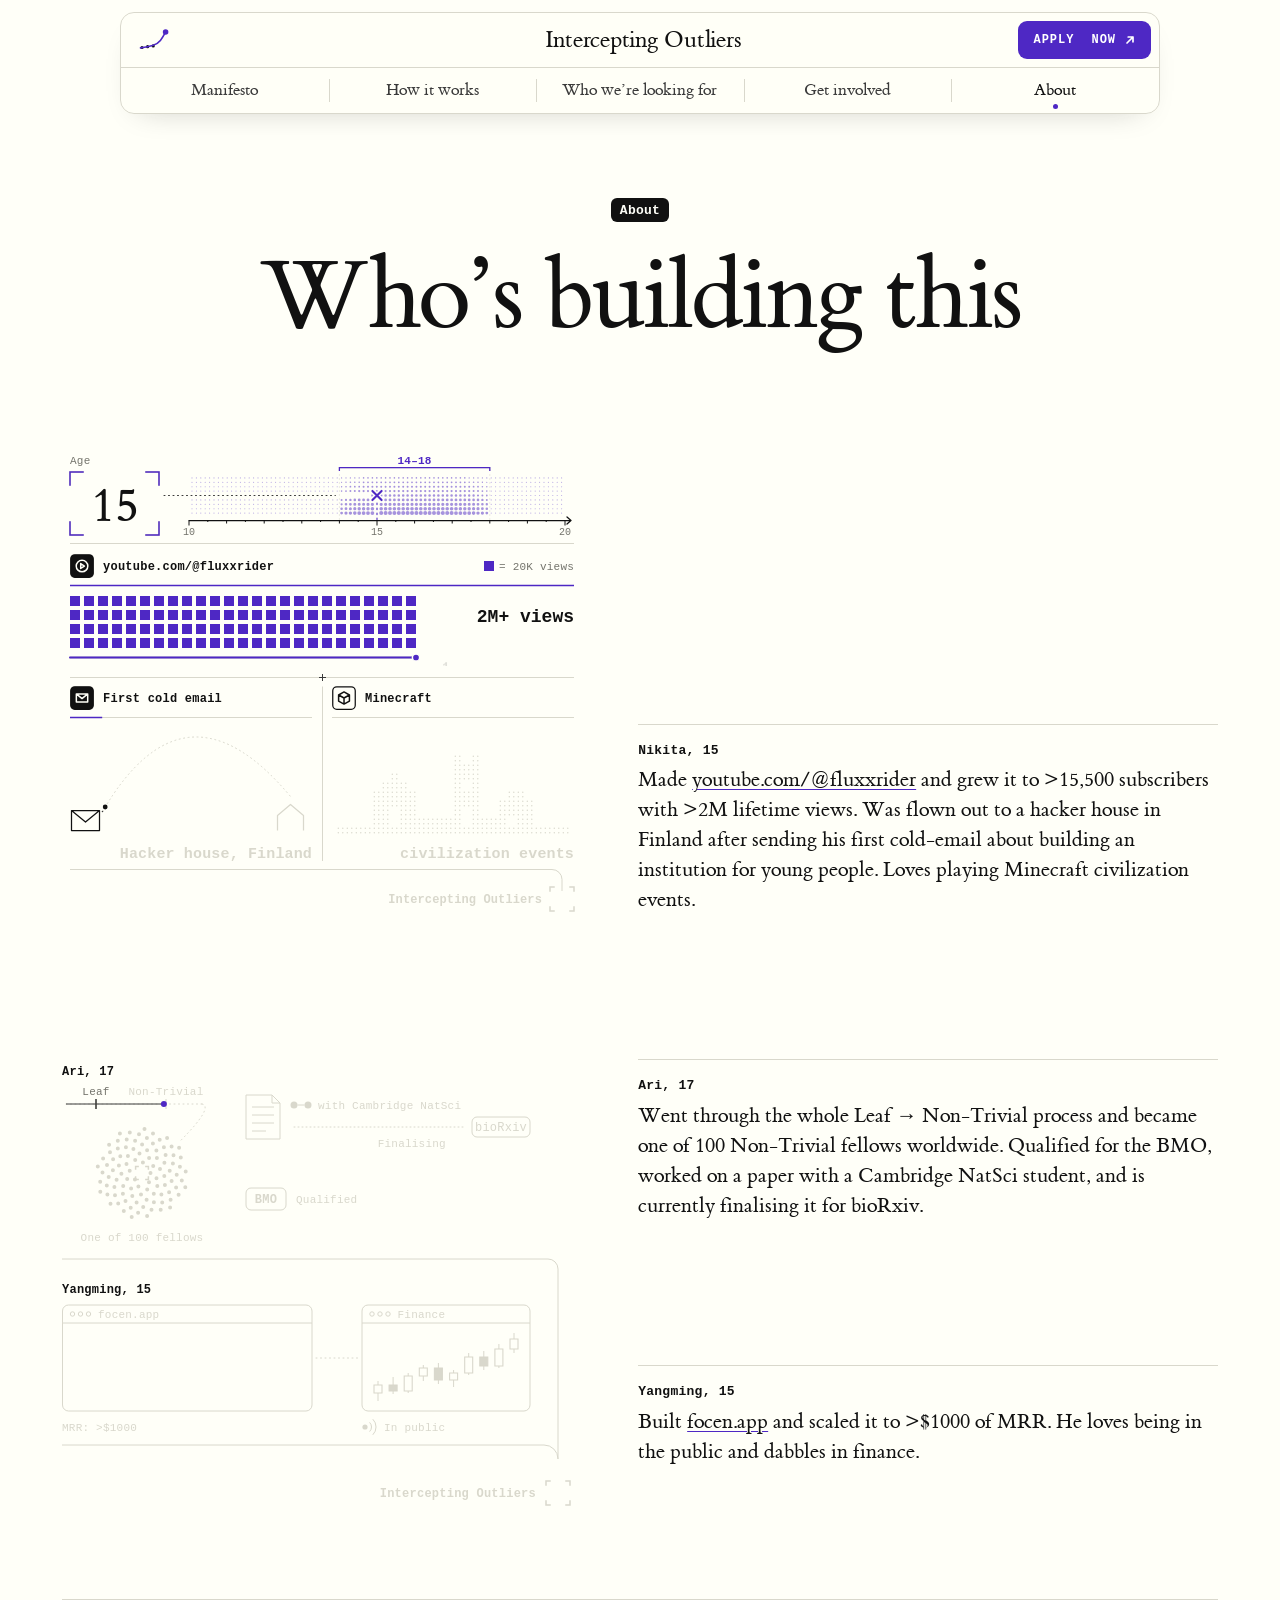
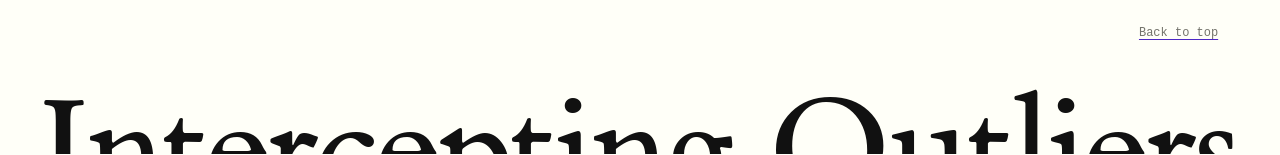
==== about/index.html @ 818b9406 "Nav, About/Manifesto/Apply pages, centered How it works, copy cuts Nav on every page: mark, wordmark" ====
<!doctype html>
<html lang="en" class="no-js">
<head>
<meta charset="utf-8">
<meta name="viewport" content="width=device-width, initial-scale=1">
<title>About · Intercepting Outliers</title>
<meta name="description" content="Nikita, Ari and Yangming, the people building Intercepting Outliers.">
<meta name="theme-color" content="#fffff8">
<link rel="icon" href="data:,">
<link rel="preload" href="/fonts/et-book-roman.woff" as="font" type="font/woff" crossorigin>
<script>document.documentElement.className = 'js';</script>
<link rel="stylesheet" href="/site.css">
</head>
<body>
<a class="skip" href="#main">Skip to content</a>
<div class="nav" data-nav>
  <div class="nav-top">
    <a class="nav-mark" href="/" aria-label="Intercepting Outliers home"><svg viewBox="0 0 30 24" aria-hidden="true"><circle class="m-dot" cx="3" cy="19.5" r="1.6"/><circle class="m-dot" cx="8.6" cy="18.7" r="1.6"/><circle class="m-dot" cx="14.2" cy="17.9" r="1.6"/><path class="m-line" d="M1.5 19.9C11 18.6 17.5 17.4 21.4 12.4S25.6 5.4 26.4 4.4"/><circle class="m-out" cx="26.6" cy="4" r="2.8"/></svg></a>
    <a class="nav-name" href="/">Intercepting Outliers</a>
    <a class="nav-apply" href="/apply/">Apply<span class="now">&nbsp;now</span><svg viewBox="0 0 10 10" aria-hidden="true"><path d="M2 8L8 2M3.2 2H8v4.8"/></svg></a>
  </div>
  <nav class="nav-links" aria-label="Main">
    <a href="/manifesto/">Manifesto</a>
    <a href="/#how">How it works</a>
    <a href="/#looking">Who we’re looking for</a>
    <a href="/#involve">Get involved</a>
    <a href="/about/" aria-current="page">About</a>
  </nav>
</div>
<main id="main" class="page">
<header class="page-head about-head">
  <p class="pill-ink">About</p>
  <h1 class="page-title" id="who-h">Who’s building this</h1>
</header>
<section id="who" aria-labelledby="who-h">
  <div class="scene">
    <div class="pin wrap cols">
      <figure class="fig" data-fig="builder" data-dur="3600" role="img" aria-label="Nikita, 15. YouTube channel: over 15,500 subscribers, over 2M lifetime views. A first cold email, then a flight to a hacker house in Finland. Minecraft civilization events."><div class="io-host bake bake-d" aria-hidden="true"><svg viewBox="0 0 520 468" preserveAspectRatio="xMidYMid meet"><defs><clipPath id="bd1x0"><rect x="125" y="24" width="380" height="50.5"></rect></clipPath><clipPath id="bd1x1"><rect x="276.4" y="24" width="152" height="50.5"></rect></clipPath><linearGradient id="bd1x2"><stop offset="1" style="stop-color: var(--accent);"></stop><stop offset="1" style="stop-color: var(--accent);"></stop><stop offset="1" style="stop-color: var(--rule);"></stop></linearGradient><clipPath id="bd1x3"><rect x="100" y="45.5" width="175" height="6"></rect></clipPath><clipPath id="bd1x4"><rect x="420.9" y="155.4" width="93.1" height="26.1"></rect></clipPath><clipPath id="bd1x5"><rect x="389.1" y="201.6" width="124.9" height="17.4"></rect></clipPath><linearGradient id="bd1x6"><stop offset="1" style="stop-color: var(--ink);"></stop><stop offset="1" style="stop-color: var(--accent);"></stop><stop offset="1" style="stop-color: var(--rule);"></stop></linearGradient><linearGradient id="bd1x7"><stop offset="1" style="stop-color: var(--ink);"></stop><stop offset="1" style="stop-color: var(--accent);"></stop><stop offset="1" style="stop-color: var(--rule);"></stop></linearGradient><linearGradient id="bd1x8"><stop offset="1" style="stop-color: var(--ink);"></stop><stop offset="1" style="stop-color: var(--accent);"></stop><stop offset="1" style="stop-color: var(--rule);"></stop></linearGradient></defs><g class="b-grid"><path class="b-rule" d="M8 96.5H512M8 230.5H512m-251.5 9V414"></path><path class="b-reg" d="M257 230.5h7m-3.5-3.5v7"></path></g><g class="b-hd"><text class="b-mic" x="8" y="17" style="font-size:11px">Age</text><text class="b-num" x="52.5" y="73.5" text-anchor="middle" style="font-size:50px">15</text><path class="b-ret0" d="M-44.5-18.5v-13h13m63 0h13v13m0 37v13h-13m-63 0h-13v-13" transform="translate(52.5 56.5)"></path><g transform="translate(52.5 56.5)"><g class="b-ret" transform="scale(1)" opacity="1"><path d="M-44.5-18.5v-13h13m63 0h13v13m0 37v13h-13m-63 0h-13v-13"></path></g></g><path class="b-ax" d="M127 73.5H509M505 70l4 3.5-4 3.5"></path><path class="b-tick" d="M127 73.5v5m18.8-5V75m18.8-1.5v3m18.8-3V75m18.8-1.5v3m18.8-3V75m18.8-1.5v3m18.8-3V75m18.8-1.5v3m18.8-3V75M315 73.5v5m18.8-5V75m18.8-1.5v3m18.8-3V75m18.8-1.5v3m18.8-3V75m18.8-1.5v3m18.8-3V75m18.8-1.5v3m18.8-3V75M503 73.5v5"></path><text class="b-tk" x="127" y="88" text-anchor="middle" style="font-size:10px">10</text><text class="b-tk" x="315" y="88" text-anchor="middle" style="font-size:10px">15</text><text class="b-tk" x="503" y="88" text-anchor="middle" style="font-size:10px">20</text><path class="b-bandq" d="M277.4 72.5V25M427.8 72.5V25"></path><path class="b-brk0" d="M277.4 24V20.5H427.8V24"></path><path class="b-ht0" d="M130 30.9h0m4.4 0h0m4.4 0h0m4.4 0h0m4.4 0h0m4.4 0h0m4.4 0h0m4.4 0h0m4.4 0h0m4.4 0h0m4.4 0h0m4.4 0h0m4.4 0h0m4.4 0h0m4.4 0h0m4.4 0h0m4.4 0h0m4.4 0h0m4.4 0h0m4.4 0h0m4.4 0h0m4.4 0h0m4.4 0h0m4.4 0h0m4.4 0h0m4.4 0h0m4.4 0h0m4.4 0h0m4.4 0h0m4.4 0h0m4.4 0h0m4.4 0h0m4.4 0h0m4.4 0h0m154 0h0m4.4 0h0m4.4 0h0m4.4 0h0m4.4 0h0m4.4 0h0m4.4 0h0m4.4 0h0m4.4 0h0m4.4 0h0m4.4 0h0m4.4 0h0m4.4 0h0m4.4 0h0m4.4 0h0m4.4 0h0m4.4 0h0M130 35.3h0m4.4 0h0m4.4 0h0m4.4 0h0m4.4 0h0m4.4 0h0m4.4 0h0m4.4 0h0m4.4 0h0m4.4 0h0m4.4 0h0m4.4 0h0m4.4 0h0m4.4 0h0m4.4 0h0m4.4 0h0m4.4 0h0m4.4 0h0m4.4 0h0m4.4 0h0m4.4 0h0m4.4 0h0m4.4 0h0m4.4 0h0m4.4 0h0m4.4 0h0m4.4 0h0m4.4 0h0m4.4 0h0m4.4 0h0m4.4 0h0m4.4 0h0m4.4 0h0m4.4 0h0m154 0h0m4.4 0h0m4.4 0h0m4.4 0h0m4.4 0h0m4.4 0h0m4.4 0h0m4.4 0h0m4.4 0h0m4.4 0h0m4.4 0h0m4.4 0h0m4.4 0h0m4.4 0h0m4.4 0h0m4.4 0h0m4.4 0h0M130 39.7h0m4.4 0h0m4.4 0h0m4.4 0h0m4.4 0h0m4.4 0h0m4.4 0h0m4.4 0h0m4.4 0h0m4.4 0h0m4.4 0h0m4.4 0h0m4.4 0h0m4.4 0h0m4.4 0h0m4.4 0h0m4.4 0h0m4.4 0h0m4.4 0h0m4.4 0h0m4.4 0h0m4.4 0h0m4.4 0h0m4.4 0h0m4.4 0h0m4.4 0h0m4.4 0h0m4.4 0h0m4.4 0h0m4.4 0h0m4.4 0h0m4.4 0h0m4.4 0h0m4.4 0h0m154 0h0m4.4 0h0m4.4 0h0m4.4 0h0m4.4 0h0m4.4 0h0m4.4 0h0m4.4 0h0m4.4 0h0m4.4 0h0m4.4 0h0m4.4 0h0m4.4 0h0m4.4 0h0m4.4 0h0m4.4 0h0m4.4 0h0M130 44.1h0m4.4 0h0m4.4 0h0m4.4 0h0m4.4 0h0m4.4 0h0m4.4 0h0m4.4 0h0m4.4 0h0m4.4 0h0m4.4 0h0m4.4 0h0m4.4 0h0m4.4 0h0m4.4 0h0m4.4 0h0m4.4 0h0m4.4 0h0m4.4 0h0m4.4 0h0m4.4 0h0m4.4 0h0m4.4 0h0m4.4 0h0m4.4 0h0m4.4 0h0m4.4 0h0m4.4 0h0m4.4 0h0m4.4 0h0m4.4 0h0m4.4 0h0m4.4 0h0m4.4 0h0m154 0h0m4.4 0h0m4.4 0h0m4.4 0h0m4.4 0h0m4.4 0h0m4.4 0h0m4.4 0h0m4.4 0h0m4.4 0h0m4.4 0h0m4.4 0h0m4.4 0h0m4.4 0h0m4.4 0h0m4.4 0h0m4.4 0h0m-70.4 4.4h0m4.4 0h0m4.4 0h0m4.4 0h0m4.4 0h0m4.4 0h0m4.4 0h0m4.4 0h0m4.4 0h0m4.4 0h0m4.4 0h0m4.4 0h0m4.4 0h0m4.4 0h0m4.4 0h0m4.4 0h0m4.4 0h0M130 52.9h0m4.4 0h0m4.4 0h0m4.4 0h0m4.4 0h0m4.4 0h0m4.4 0h0m4.4 0h0m4.4 0h0m4.4 0h0m4.4 0h0m4.4 0h0m4.4 0h0m4.4 0h0m4.4 0h0m4.4 0h0m4.4 0h0m4.4 0h0m4.4 0h0m4.4 0h0m4.4 0h0m4.4 0h0m4.4 0h0m4.4 0h0m4.4 0h0m4.4 0h0m4.4 0h0m4.4 0h0m4.4 0h0m4.4 0h0m4.4 0h0m4.4 0h0m4.4 0h0m4.4 0h0m154 0h0m4.4 0h0m4.4 0h0m4.4 0h0m4.4 0h0m4.4 0h0m4.4 0h0m4.4 0h0m4.4 0h0m4.4 0h0m4.4 0h0m4.4 0h0m4.4 0h0m4.4 0h0m4.4 0h0m4.4 0h0m4.4 0h0M130 57.3h0m4.4 0h0m4.4 0h0m4.4 0h0m4.4 0h0m4.4 0h0m4.4 0h0m4.4 0h0m4.4 0h0m4.4 0h0m4.4 0h0m4.4 0h0m4.4 0h0m4.4 0h0m4.4 0h0m4.4 0h0m4.4 0h0m4.4 0h0m4.4 0h0m4.4 0h0m4.4 0h0m4.4 0h0m4.4 0h0m4.4 0h0m4.4 0h0m4.4 0h0m4.4 0h0m4.4 0h0m4.4 0h0m4.4 0h0m4.4 0h0m4.4 0h0m4.4 0h0m4.4 0h0m154 0h0m4.4 0h0m4.4 0h0m4.4 0h0m4.4 0h0m4.4 0h0m4.4 0h0m4.4 0h0m4.4 0h0m4.4 0h0m4.4 0h0m4.4 0h0m4.4 0h0m4.4 0h0m4.4 0h0m4.4 0h0m4.4 0h0M130 61.7h0m4.4 0h0m4.4 0h0m4.4 0h0m4.4 0h0m4.4 0h0m4.4 0h0m4.4 0h0m4.4 0h0m4.4 0h0m4.4 0h0m4.4 0h0m4.4 0h0m4.4 0h0m4.4 0h0m4.4 0h0m4.4 0h0m4.4 0h0m4.4 0h0m4.4 0h0m4.4 0h0m4.4 0h0m4.4 0h0m4.4 0h0m4.4 0h0m4.4 0h0m4.4 0h0m4.4 0h0m4.4 0h0m4.4 0h0m4.4 0h0m4.4 0h0m4.4 0h0m4.4 0h0m154 0h0m4.4 0h0m4.4 0h0m4.4 0h0m4.4 0h0m4.4 0h0m4.4 0h0m4.4 0h0m4.4 0h0m4.4 0h0m4.4 0h0m4.4 0h0m4.4 0h0m4.4 0h0m4.4 0h0m4.4 0h0m4.4 0h0M130 66.1h0m4.4 0h0m4.4 0h0m4.4 0h0m4.4 0h0m4.4 0h0m4.4 0h0m4.4 0h0m4.4 0h0m4.4 0h0m4.4 0h0m4.4 0h0m4.4 0h0m4.4 0h0m4.4 0h0m4.4 0h0m4.4 0h0m4.4 0h0m4.4 0h0m4.4 0h0m4.4 0h0m4.4 0h0m4.4 0h0m4.4 0h0m4.4 0h0m4.4 0h0m4.4 0h0m4.4 0h0m4.4 0h0m4.4 0h0m4.4 0h0m4.4 0h0m4.4 0h0m4.4 0h0m154 0h0m4.4 0h0m4.4 0h0m4.4 0h0m4.4 0h0m4.4 0h0m4.4 0h0m4.4 0h0m4.4 0h0m4.4 0h0m4.4 0h0m4.4 0h0m4.4 0h0m4.4 0h0m4.4 0h0m4.4 0h0m4.4 0h0" clip-path="url(#bd1x0)" style="stroke-width: 1.15;"></path><path class="b-ht" d="M279 30.9a.6.6 0 1 0 1.2 0 .6.6 0 1 0-1.2 0m4.4 0a.6.6 0 1 0 1.2 0 .6.6 0 1 0-1.2 0m4.3 0a.7.7 0 1 0 1.4 0 .7.7 0 1 0-1.4 0m4.4 0a.7.7 0 1 0 1.4 0 .7.7 0 1 0-1.4 0m4.4 0a.7.7 0 1 0 1.4 0 .7.7 0 1 0-1.4 0m4.3 0a.8.8 0 1 0 1.6 0 .8.8 0 1 0-1.6 0m4.4 0a.8.8 0 1 0 1.6 0 .8.8 0 1 0-1.6 0m4.4 0a.8.8 0 1 0 1.6 0 .8.8 0 1 0-1.6 0m4.4 0a.8.8 0 1 0 1.6 0 .8.8 0 1 0-1.6 0m4.4 0a.8.8 0 1 0 1.6 0 .8.8 0 1 0-1.6 0m4.4 0a.8.8 0 1 0 1.6 0 .8.8 0 1 0-1.6 0m4.4 0a.8.8 0 1 0 1.6 0 .8.8 0 1 0-1.6 0m4.4 0a.8.8 0 1 0 1.6 0 .8.8 0 1 0-1.6 0m4.4 0a.8.8 0 1 0 1.6 0 .8.8 0 1 0-1.6 0m4.4 0a.8.8 0 1 0 1.6 0 .8.8 0 1 0-1.6 0m4.4 0a.8.8 0 1 0 1.6 0 .8.8 0 1 0-1.6 0m4.4 0a.8.8 0 1 0 1.6 0 .8.8 0 1 0-1.6 0m4.4 0a.8.8 0 1 0 1.6 0 .8.8 0 1 0-1.6 0m4.4 0a.8.8 0 1 0 1.6 0 .8.8 0 1 0-1.6 0m4.4 0a.8.8 0 1 0 1.6 0 .8.8 0 1 0-1.6 0m4.4 0a.8.8 0 1 0 1.6 0 .8.8 0 1 0-1.6 0m4.4 0a.8.8 0 1 0 1.6 0 .8.8 0 1 0-1.6 0m4.4 0a.8.8 0 1 0 1.6 0 .8.8 0 1 0-1.6 0m4.4 0a.8.8 0 1 0 1.6 0 .8.8 0 1 0-1.6 0m4.4 0a.8.8 0 1 0 1.6 0 .8.8 0 1 0-1.6 0m4.4 0a.8.8 0 1 0 1.6 0 .8.8 0 1 0-1.6 0m4.4 0a.8.8 0 1 0 1.6 0 .8.8 0 1 0-1.6 0m4.4 0a.8.8 0 1 0 1.6 0 .8.8 0 1 0-1.6 0m4.4 0a.8.8 0 1 0 1.6 0 .8.8 0 1 0-1.6 0m4.5 0a.7.7 0 1 0 1.4 0 .7.7 0 1 0-1.4 0m4.4 0a.7.7 0 1 0 1.4 0 .7.7 0 1 0-1.4 0m4.4 0a.7.7 0 1 0 1.4 0 .7.7 0 1 0-1.4 0m4.5 0a.6.6 0 1 0 1.2 0 .6.6 0 1 0-1.2 0m4.4 0a.6.6 0 1 0 1.2 0 .6.6 0 1 0-1.2 0M279 35.3a.6.6 0 1 0 1.2 0 .6.6 0 1 0-1.2 0m4.3 0a.7.7 0 1 0 1.4 0 .7.7 0 1 0-1.4 0m4.3 0a.8.8 0 1 0 1.6 0 .8.8 0 1 0-1.6 0m4.4 0a.8.8 0 1 0 1.6 0 .8.8 0 1 0-1.6 0m4.4 0a.8.8 0 1 0 1.6 0 .8.8 0 1 0-1.6 0m4.3 0a.9.9 0 1 0 1.8 0 .9.9 0 1 0-1.8 0m4.4 0a.9.9 0 1 0 1.8 0 .9.9 0 1 0-1.8 0m4.4 0a.9.9 0 1 0 1.8 0 .9.9 0 1 0-1.8 0m4.4 0a.9.9 0 1 0 1.8 0 .9.9 0 1 0-1.8 0m4.4 0a.9.9 0 1 0 1.8 0 .9.9 0 1 0-1.8 0m4.4 0a.9.9 0 1 0 1.8 0 .9.9 0 1 0-1.8 0m4.4 0a.9.9 0 1 0 1.8 0 .9.9 0 1 0-1.8 0m4.4 0a.9.9 0 1 0 1.8 0 .9.9 0 1 0-1.8 0m4.4 0a.9.9 0 1 0 1.8 0 .9.9 0 1 0-1.8 0m4.4 0a.9.9 0 1 0 1.8 0 .9.9 0 1 0-1.8 0m4.4 0a.9.9 0 1 0 1.8 0 .9.9 0 1 0-1.8 0m4.4 0a.9.9 0 1 0 1.8 0 .9.9 0 1 0-1.8 0m4.4 0a.9.9 0 1 0 1.8 0 .9.9 0 1 0-1.8 0m4.4 0a.9.9 0 1 0 1.8 0 .9.9 0 1 0-1.8 0m4.4 0a.9.9 0 1 0 1.8 0 .9.9 0 1 0-1.8 0m4.4 0a.9.9 0 1 0 1.8 0 .9.9 0 1 0-1.8 0m4.4 0a.9.9 0 1 0 1.8 0 .9.9 0 1 0-1.8 0m4.4 0a.9.9 0 1 0 1.8 0 .9.9 0 1 0-1.8 0m4.4 0a.9.9 0 1 0 1.8 0 .9.9 0 1 0-1.8 0m4.4 0a.9.9 0 1 0 1.8 0 .9.9 0 1 0-1.8 0m4.4 0a.9.9 0 1 0 1.8 0 .9.9 0 1 0-1.8 0m4.4 0a.9.9 0 1 0 1.8 0 .9.9 0 1 0-1.8 0m4.4 0a.9.9 0 1 0 1.8 0 .9.9 0 1 0-1.8 0m4.4 0a.9.9 0 1 0 1.8 0 .9.9 0 1 0-1.8 0m4.5 0a.8.8 0 1 0 1.6 0 .8.8 0 1 0-1.6 0m4.4 0a.8.8 0 1 0 1.6 0 .8.8 0 1 0-1.6 0m4.4 0a.8.8 0 1 0 1.6 0 .8.8 0 1 0-1.6 0m4.5 0a.7.7 0 1 0 1.4 0 .7.7 0 1 0-1.4 0m4.5 0a.6.6 0 1 0 1.2 0 .6.6 0 1 0-1.2 0M278.9 39.7a.7.7 0 1 0 1.4 0 .7.7 0 1 0-1.4 0m4.3 0a.8.8 0 1 0 1.6 0 .8.8 0 1 0-1.6 0m4.3 0a.9.9 0 1 0 1.8 0 .9.9 0 1 0-1.8 0m4.4 0a.9.9 0 1 0 1.8 0 .9.9 0 1 0-1.8 0m4.4 0a.9.9 0 1 0 1.8 0 .9.9 0 1 0-1.8 0m4.3 0a1 1 0 1 0 2 0 1 1 0 1 0-2 0m4.4 0a1 1 0 1 0 2 0 1 1 0 1 0-2 0m4.4 0a1 1 0 1 0 2 0 1 1 0 1 0-2 0m4.4 0a1 1 0 1 0 2 0 1 1 0 1 0-2 0m4.4 0a1 1 0 1 0 2 0 1 1 0 1 0-2 0m4.4 0a1 1 0 1 0 2 0 1 1 0 1 0-2 0m4.4 0a1 1 0 1 0 2 0 1 1 0 1 0-2 0m4.4 0a1 1 0 1 0 2 0 1 1 0 1 0-2 0m4.4 0a1 1 0 1 0 2 0 1 1 0 1 0-2 0m4.4 0a1 1 0 1 0 2 0 1 1 0 1 0-2 0m4.4 0a1 1 0 1 0 2 0 1 1 0 1 0-2 0m4.4 0a1 1 0 1 0 2 0 1 1 0 1 0-2 0m4.4 0a1 1 0 1 0 2 0 1 1 0 1 0-2 0m4.4 0a1 1 0 1 0 2 0 1 1 0 1 0-2 0m4.4 0a1 1 0 1 0 2 0 1 1 0 1 0-2 0m4.4 0a1 1 0 1 0 2 0 1 1 0 1 0-2 0m4.4 0a1 1 0 1 0 2 0 1 1 0 1 0-2 0m4.4 0a1 1 0 1 0 2 0 1 1 0 1 0-2 0m4.4 0a1 1 0 1 0 2 0 1 1 0 1 0-2 0m4.4 0a1 1 0 1 0 2 0 1 1 0 1 0-2 0m4.4 0a1 1 0 1 0 2 0 1 1 0 1 0-2 0m4.4 0a1 1 0 1 0 2 0 1 1 0 1 0-2 0m4.4 0a1 1 0 1 0 2 0 1 1 0 1 0-2 0m4.4 0a1 1 0 1 0 2 0 1 1 0 1 0-2 0m4.4 0a1 1 0 1 0 2 0 1 1 0 1 0-2 0m4.5 0a.9.9 0 1 0 1.8 0 .9.9 0 1 0-1.8 0m4.4 0a.9.9 0 1 0 1.8 0 .9.9 0 1 0-1.8 0m4.5 0a.8.8 0 1 0 1.6 0 .8.8 0 1 0-1.6 0m4.5 0a.7.7 0 1 0 1.4 0 .7.7 0 1 0-1.4 0M278.8 44.1a.8.8 0 1 0 1.6 0 .8.8 0 1 0-1.6 0m4.3 0a.9.9 0 1 0 1.8 0 .9.9 0 1 0-1.8 0m4.3 0a1 1 0 1 0 2 0 1 1 0 1 0-2 0m4.4 0a1 1 0 1 0 2 0 1 1 0 1 0-2 0m4.3 0a1.1 1.1 0 1 0 2.2 0 1.1 1.1 0 1 0-2.2 0m4.4 0a1.1 1.1 0 1 0 2.2 0 1.1 1.1 0 1 0-2.2 0m4.4 0a1.1 1.1 0 1 0 2.2 0 1.1 1.1 0 1 0-2.2 0m4.4 0a1.1 1.1 0 1 0 2.2 0 1.1 1.1 0 1 0-2.2 0m4.4 0a1.1 1.1 0 1 0 2.2 0 1.1 1.1 0 1 0-2.2 0m4.4 0a1.1 1.1 0 1 0 2.2 0 1.1 1.1 0 1 0-2.2 0m4.4 0a1.1 1.1 0 1 0 2.2 0 1.1 1.1 0 1 0-2.2 0m4.4 0a1.1 1.1 0 1 0 2.2 0 1.1 1.1 0 1 0-2.2 0m4.4 0a1.1 1.1 0 1 0 2.2 0 1.1 1.1 0 1 0-2.2 0m4.4 0a1.1 1.1 0 1 0 2.2 0 1.1 1.1 0 1 0-2.2 0m4.4 0a1.1 1.1 0 1 0 2.2 0 1.1 1.1 0 1 0-2.2 0m4.4 0a1.1 1.1 0 1 0 2.2 0 1.1 1.1 0 1 0-2.2 0m4.4 0a1.1 1.1 0 1 0 2.2 0 1.1 1.1 0 1 0-2.2 0m4.4 0a1.1 1.1 0 1 0 2.2 0 1.1 1.1 0 1 0-2.2 0m4.4 0a1.1 1.1 0 1 0 2.2 0 1.1 1.1 0 1 0-2.2 0m4.4 0a1.1 1.1 0 1 0 2.2 0 1.1 1.1 0 1 0-2.2 0m4.4 0a1.1 1.1 0 1 0 2.2 0 1.1 1.1 0 1 0-2.2 0m4.4 0a1.1 1.1 0 1 0 2.2 0 1.1 1.1 0 1 0-2.2 0m4.4 0a1.1 1.1 0 1 0 2.2 0 1.1 1.1 0 1 0-2.2 0m4.4 0a1.1 1.1 0 1 0 2.2 0 1.1 1.1 0 1 0-2.2 0m4.4 0a1.1 1.1 0 1 0 2.2 0 1.1 1.1 0 1 0-2.2 0m4.4 0a1.1 1.1 0 1 0 2.2 0 1.1 1.1 0 1 0-2.2 0m4.4 0a1.1 1.1 0 1 0 2.2 0 1.1 1.1 0 1 0-2.2 0m4.4 0a1.1 1.1 0 1 0 2.2 0 1.1 1.1 0 1 0-2.2 0m4.4 0a1.1 1.1 0 1 0 2.2 0 1.1 1.1 0 1 0-2.2 0m4.4 0a1.1 1.1 0 1 0 2.2 0 1.1 1.1 0 1 0-2.2 0m4.5 0a1 1 0 1 0 2 0 1 1 0 1 0-2 0m4.4 0a1 1 0 1 0 2 0 1 1 0 1 0-2 0m4.5 0a.9.9 0 1 0 1.8 0 .9.9 0 1 0-1.8 0m4.5 0a.8.8 0 1 0 1.6 0 .8.8 0 1 0-1.6 0M309.1 48.5a1.3 1.3 0 1 0 2.6 0 1.3 1.3 0 1 0-2.6 0m4.4 0a1.3 1.3 0 1 0 2.6 0 1.3 1.3 0 1 0-2.6 0m4.4 0a1.3 1.3 0 1 0 2.6 0 1.3 1.3 0 1 0-2.6 0m4.4 0a1.3 1.3 0 1 0 2.6 0 1.3 1.3 0 1 0-2.6 0m4.4 0a1.3 1.3 0 1 0 2.6 0 1.3 1.3 0 1 0-2.6 0m4.4 0a1.3 1.3 0 1 0 2.6 0 1.3 1.3 0 1 0-2.6 0m4.4 0a1.3 1.3 0 1 0 2.6 0 1.3 1.3 0 1 0-2.6 0m4.4 0a1.3 1.3 0 1 0 2.6 0 1.3 1.3 0 1 0-2.6 0m4.4 0a1.3 1.3 0 1 0 2.6 0 1.3 1.3 0 1 0-2.6 0m4.4 0a1.3 1.3 0 1 0 2.6 0 1.3 1.3 0 1 0-2.6 0m4.4 0a1.3 1.3 0 1 0 2.6 0 1.3 1.3 0 1 0-2.6 0m4.4 0a1.3 1.3 0 1 0 2.6 0 1.3 1.3 0 1 0-2.6 0m4.4 0a1.3 1.3 0 1 0 2.6 0 1.3 1.3 0 1 0-2.6 0m4.4 0a1.3 1.3 0 1 0 2.6 0 1.3 1.3 0 1 0-2.6 0m4.4 0a1.3 1.3 0 1 0 2.6 0 1.3 1.3 0 1 0-2.6 0m4.4 0a1.3 1.3 0 1 0 2.6 0 1.3 1.3 0 1 0-2.6 0m4.4 0a1.3 1.3 0 1 0 2.6 0 1.3 1.3 0 1 0-2.6 0m4.4 0a1.3 1.3 0 1 0 2.6 0 1.3 1.3 0 1 0-2.6 0m4.4 0a1.3 1.3 0 1 0 2.6 0 1.3 1.3 0 1 0-2.6 0m4.4 0a1.3 1.3 0 1 0 2.6 0 1.3 1.3 0 1 0-2.6 0m4.4 0a1.3 1.3 0 1 0 2.6 0 1.3 1.3 0 1 0-2.6 0m4.5 0a1.2 1.2 0 1 0 2.4 0 1.2 1.2 0 1 0-2.4 0m4.4 0a1.2 1.2 0 1 0 2.4 0 1.2 1.2 0 1 0-2.4 0m4.4 0a1.2 1.2 0 1 0 2.4 0 1.2 1.2 0 1 0-2.4 0m4.5 0a1.1 1.1 0 1 0 2.2 0 1.1 1.1 0 1 0-2.2 0m4.5 0a1 1 0 1 0 2 0 1 1 0 1 0-2 0m4.5 0a.9.9 0 1 0 1.8 0 .9.9 0 1 0-1.8 0M278.6 52.9a1 1 0 1 0 2 0 1 1 0 1 0-2 0m4.3 0a1.1 1.1 0 1 0 2.2 0 1.1 1.1 0 1 0-2.2 0m4.3 0a1.2 1.2 0 1 0 2.4 0 1.2 1.2 0 1 0-2.4 0m4.3 0a1.3 1.3 0 1 0 2.6 0 1.3 1.3 0 1 0-2.6 0m4.3 0a1.4 1.4 0 1 0 2.8 0 1.4 1.4 0 1 0-2.8 0m4.4 0a1.4 1.4 0 1 0 2.8 0 1.4 1.4 0 1 0-2.8 0m4.4 0a1.4 1.4 0 1 0 2.8 0 1.4 1.4 0 1 0-2.8 0m4.4 0a1.4 1.4 0 1 0 2.8 0 1.4 1.4 0 1 0-2.8 0m8.8 0a1.4 1.4 0 1 0 2.8 0 1.4 1.4 0 1 0-2.8 0m4.4 0a1.4 1.4 0 1 0 2.8 0 1.4 1.4 0 1 0-2.8 0m4.4 0a1.4 1.4 0 1 0 2.8 0 1.4 1.4 0 1 0-2.8 0m4.4 0a1.4 1.4 0 1 0 2.8 0 1.4 1.4 0 1 0-2.8 0m4.4 0a1.4 1.4 0 1 0 2.8 0 1.4 1.4 0 1 0-2.8 0m4.4 0a1.4 1.4 0 1 0 2.8 0 1.4 1.4 0 1 0-2.8 0m4.4 0a1.4 1.4 0 1 0 2.8 0 1.4 1.4 0 1 0-2.8 0m4.4 0a1.4 1.4 0 1 0 2.8 0 1.4 1.4 0 1 0-2.8 0m4.4 0a1.4 1.4 0 1 0 2.8 0 1.4 1.4 0 1 0-2.8 0m4.4 0a1.4 1.4 0 1 0 2.8 0 1.4 1.4 0 1 0-2.8 0m4.4 0a1.4 1.4 0 1 0 2.8 0 1.4 1.4 0 1 0-2.8 0m4.4 0a1.4 1.4 0 1 0 2.8 0 1.4 1.4 0 1 0-2.8 0m4.4 0a1.4 1.4 0 1 0 2.8 0 1.4 1.4 0 1 0-2.8 0m4.4 0a1.4 1.4 0 1 0 2.8 0 1.4 1.4 0 1 0-2.8 0m4.4 0a1.4 1.4 0 1 0 2.8 0 1.4 1.4 0 1 0-2.8 0m4.4 0a1.4 1.4 0 1 0 2.8 0 1.4 1.4 0 1 0-2.8 0m4.4 0a1.4 1.4 0 1 0 2.8 0 1.4 1.4 0 1 0-2.8 0m4.4 0a1.4 1.4 0 1 0 2.8 0 1.4 1.4 0 1 0-2.8 0m4.4 0a1.4 1.4 0 1 0 2.8 0 1.4 1.4 0 1 0-2.8 0m4.4 0a1.4 1.4 0 1 0 2.8 0 1.4 1.4 0 1 0-2.8 0m4.4 0a1.4 1.4 0 1 0 2.8 0 1.4 1.4 0 1 0-2.8 0m4.5 0a1.3 1.3 0 1 0 2.6 0 1.3 1.3 0 1 0-2.6 0m4.4 0a1.3 1.3 0 1 0 2.6 0 1.3 1.3 0 1 0-2.6 0m4.5 0a1.2 1.2 0 1 0 2.4 0 1.2 1.2 0 1 0-2.4 0m4.6 0a1 1 0 1 0 2 0 1 1 0 1 0-2 0M278.5 57.3a1.1 1.1 0 1 0 2.2 0 1.1 1.1 0 1 0-2.2 0m4.2 0a1.3 1.3 0 1 0 2.6 0 1.3 1.3 0 1 0-2.6 0m4.3 0a1.4 1.4 0 1 0 2.8 0 1.4 1.4 0 1 0-2.8 0m4.3 0a1.5 1.5 0 1 0 3 0 1.5 1.5 0 1 0-3 0m4.4 0a1.5 1.5 0 1 0 3 0 1.5 1.5 0 1 0-3 0m4.4 0a1.5 1.5 0 1 0 3 0 1.5 1.5 0 1 0-3 0m4.3 0a1.6 1.6 0 1 0 3.2 0 1.6 1.6 0 1 0-3.2 0m4.4 0a1.6 1.6 0 1 0 3.2 0 1.6 1.6 0 1 0-3.2 0m8.8 0a1.6 1.6 0 1 0 3.2 0 1.6 1.6 0 1 0-3.2 0m4.4 0a1.6 1.6 0 1 0 3.2 0 1.6 1.6 0 1 0-3.2 0m4.4 0a1.6 1.6 0 1 0 3.2 0 1.6 1.6 0 1 0-3.2 0m4.4 0a1.6 1.6 0 1 0 3.2 0 1.6 1.6 0 1 0-3.2 0m4.4 0a1.6 1.6 0 1 0 3.2 0 1.6 1.6 0 1 0-3.2 0m4.4 0a1.6 1.6 0 1 0 3.2 0 1.6 1.6 0 1 0-3.2 0m4.4 0a1.6 1.6 0 1 0 3.2 0 1.6 1.6 0 1 0-3.2 0m4.4 0a1.6 1.6 0 1 0 3.2 0 1.6 1.6 0 1 0-3.2 0m4.4 0a1.6 1.6 0 1 0 3.2 0 1.6 1.6 0 1 0-3.2 0m4.4 0a1.6 1.6 0 1 0 3.2 0 1.6 1.6 0 1 0-3.2 0m4.4 0a1.6 1.6 0 1 0 3.2 0 1.6 1.6 0 1 0-3.2 0m4.4 0a1.6 1.6 0 1 0 3.2 0 1.6 1.6 0 1 0-3.2 0m4.4 0a1.6 1.6 0 1 0 3.2 0 1.6 1.6 0 1 0-3.2 0m4.4 0a1.6 1.6 0 1 0 3.2 0 1.6 1.6 0 1 0-3.2 0m4.4 0a1.6 1.6 0 1 0 3.2 0 1.6 1.6 0 1 0-3.2 0m4.4 0a1.6 1.6 0 1 0 3.2 0 1.6 1.6 0 1 0-3.2 0m4.4 0a1.6 1.6 0 1 0 3.2 0 1.6 1.6 0 1 0-3.2 0m4.4 0a1.6 1.6 0 1 0 3.2 0 1.6 1.6 0 1 0-3.2 0m4.4 0a1.6 1.6 0 1 0 3.2 0 1.6 1.6 0 1 0-3.2 0m4.4 0a1.6 1.6 0 1 0 3.2 0 1.6 1.6 0 1 0-3.2 0m4.5 0a1.5 1.5 0 1 0 3 0 1.5 1.5 0 1 0-3 0m4.4 0a1.5 1.5 0 1 0 3 0 1.5 1.5 0 1 0-3 0m4.5 0a1.4 1.4 0 1 0 2.8 0 1.4 1.4 0 1 0-2.8 0m4.5 0a1.3 1.3 0 1 0 2.6 0 1.3 1.3 0 1 0-2.6 0m4.5 0a1.2 1.2 0 1 0 2.4 0 1.2 1.2 0 1 0-2.4 0M278.3 61.7a1.3 1.3 0 1 0 2.6 0 1.3 1.3 0 1 0-2.6 0m4.3 0a1.4 1.4 0 1 0 2.8 0 1.4 1.4 0 1 0-2.8 0m4.3 0a1.5 1.5 0 1 0 3 0 1.5 1.5 0 1 0-3 0m4.3 0a1.6 1.6 0 1 0 3.2 0 1.6 1.6 0 1 0-3.2 0m4.3 0a1.7 1.7 0 1 0 3.4 0 1.7 1.7 0 1 0-3.4 0m4.4 0a1.7 1.7 0 1 0 3.4 0 1.7 1.7 0 1 0-3.4 0m4.4 0a1.7 1.7 0 1 0 3.4 0 1.7 1.7 0 1 0-3.4 0m4.3 0a1.8 1.8 0 1 0 3.6 0 1.8 1.8 0 1 0-3.6 0m8.8 0a1.8 1.8 0 1 0 3.6 0 1.8 1.8 0 1 0-3.6 0m4.4 0a1.8 1.8 0 1 0 3.6 0 1.8 1.8 0 1 0-3.6 0m4.4 0a1.8 1.8 0 1 0 3.6 0 1.8 1.8 0 1 0-3.6 0m4.4 0a1.8 1.8 0 1 0 3.6 0 1.8 1.8 0 1 0-3.6 0m4.4 0a1.8 1.8 0 1 0 3.6 0 1.8 1.8 0 1 0-3.6 0m4.4 0a1.8 1.8 0 1 0 3.6 0 1.8 1.8 0 1 0-3.6 0m4.4 0a1.8 1.8 0 1 0 3.6 0 1.8 1.8 0 1 0-3.6 0m4.4 0a1.8 1.8 0 1 0 3.6 0 1.8 1.8 0 1 0-3.6 0m4.4 0a1.8 1.8 0 1 0 3.6 0 1.8 1.8 0 1 0-3.6 0m4.4 0a1.8 1.8 0 1 0 3.6 0 1.8 1.8 0 1 0-3.6 0m4.4 0a1.8 1.8 0 1 0 3.6 0 1.8 1.8 0 1 0-3.6 0m4.4 0a1.8 1.8 0 1 0 3.6 0 1.8 1.8 0 1 0-3.6 0m4.4 0a1.8 1.8 0 1 0 3.6 0 1.8 1.8 0 1 0-3.6 0m4.4 0a1.8 1.8 0 1 0 3.6 0 1.8 1.8 0 1 0-3.6 0m4.4 0a1.8 1.8 0 1 0 3.6 0 1.8 1.8 0 1 0-3.6 0m4.4 0a1.8 1.8 0 1 0 3.6 0 1.8 1.8 0 1 0-3.6 0m4.4 0a1.8 1.8 0 1 0 3.6 0 1.8 1.8 0 1 0-3.6 0m4.4 0a1.8 1.8 0 1 0 3.6 0 1.8 1.8 0 1 0-3.6 0m4.5 0a1.7 1.7 0 1 0 3.4 0 1.7 1.7 0 1 0-3.4 0m4.4 0a1.7 1.7 0 1 0 3.4 0 1.7 1.7 0 1 0-3.4 0m4.4 0a1.7 1.7 0 1 0 3.4 0 1.7 1.7 0 1 0-3.4 0m4.5 0a1.6 1.6 0 1 0 3.2 0 1.6 1.6 0 1 0-3.2 0m4.4 0a1.6 1.6 0 1 0 3.2 0 1.6 1.6 0 1 0-3.2 0m4.6 0a1.4 1.4 0 1 0 2.8 0 1.4 1.4 0 1 0-2.8 0m4.5 0a1.3 1.3 0 1 0 2.6 0 1.3 1.3 0 1 0-2.6 0M278.2 66.1a1.4 1.4 0 1 0 2.8 0 1.4 1.4 0 1 0-2.8 0m4.2 0a1.6 1.6 0 1 0 3.2 0 1.6 1.6 0 1 0-3.2 0m4.3 0a1.7 1.7 0 1 0 3.4 0 1.7 1.7 0 1 0-3.4 0m4.3 0a1.8 1.8 0 1 0 3.6 0 1.8 1.8 0 1 0-3.6 0m4.3 0a1.9 1.9 0 1 0 3.8 0 1.9 1.9 0 1 0-3.8 0m4.4 0a1.9 1.9 0 1 0 3.8 0 1.9 1.9 0 1 0-3.8 0m4.4 0a1.9 1.9 0 1 0 3.8 0 1.9 1.9 0 1 0-3.8 0m4.4 0a1.9 1.9 0 1 0 3.8 0 1.9 1.9 0 1 0-3.8 0m8.7 0a2 2 0 1 0 4 0 2 2 0 1 0-4 0m4.4 0a2 2 0 1 0 4 0 2 2 0 1 0-4 0m4.4 0a2 2 0 1 0 4 0 2 2 0 1 0-4 0m4.4 0a2 2 0 1 0 4 0 2 2 0 1 0-4 0m4.4 0a2 2 0 1 0 4 0 2 2 0 1 0-4 0m4.4 0a2 2 0 1 0 4 0 2 2 0 1 0-4 0m4.4 0a2 2 0 1 0 4 0 2 2 0 1 0-4 0m4.4 0a2 2 0 1 0 4 0 2 2 0 1 0-4 0m4.4 0a2 2 0 1 0 4 0 2 2 0 1 0-4 0m4.4 0a2 2 0 1 0 4 0 2 2 0 1 0-4 0m4.4 0a2 2 0 1 0 4 0 2 2 0 1 0-4 0m4.4 0a2 2 0 1 0 4 0 2 2 0 1 0-4 0m4.4 0a2 2 0 1 0 4 0 2 2 0 1 0-4 0m4.4 0a2 2 0 1 0 4 0 2 2 0 1 0-4 0m4.4 0a2 2 0 1 0 4 0 2 2 0 1 0-4 0m4.4 0a2 2 0 1 0 4 0 2 2 0 1 0-4 0m4.4 0a2 2 0 1 0 4 0 2 2 0 1 0-4 0m4.5 0a1.9 1.9 0 1 0 3.8 0 1.9 1.9 0 1 0-3.8 0m4.4 0a1.9 1.9 0 1 0 3.8 0 1.9 1.9 0 1 0-3.8 0m4.4 0a1.9 1.9 0 1 0 3.8 0 1.9 1.9 0 1 0-3.8 0m4.4 0a1.9 1.9 0 1 0 3.8 0 1.9 1.9 0 1 0-3.8 0m4.5 0a1.8 1.8 0 1 0 3.6 0 1.8 1.8 0 1 0-3.6 0m4.5 0a1.7 1.7 0 1 0 3.4 0 1.7 1.7 0 1 0-3.4 0m4.5 0a1.6 1.6 0 1 0 3.2 0 1.6 1.6 0 1 0-3.2 0m4.6 0a1.4 1.4 0 1 0 2.8 0 1.4 1.4 0 1 0-2.8 0" clip-path="url(#bd1x1)"></path><path class="b-brk" d="M277.4 24V20.5H427.8V24" style="stroke-dasharray: 157.4, 158.4; stroke-dashoffset: 0;"></path><text class="b-mic b-acc b-bold" x="352.6" y="17" text-anchor="middle" style="font-size:11px">14–18</text><g transform="translate(315 48.5)" opacity="1" class="hit"><path class="b-xh" d="M-4.6-4.6L4.6 4.6m0-9.2L-4.6 4.6"></path><path class="b-x carry" d="M-4.6-4.6L4.6 4.6m0-9.2L-4.6 4.6"></path></g><path class="b-res" d="M315 56.1V72.5" opacity="1"></path><path class="b-lead" d="M102 48.5H273.4" clip-path="url(#bd1x3)"></path></g><g class="b-th on"><rect class="b-tile" x="8.8" y="107.8" width="22.5" height="22.5" rx="4"></rect><path class="b-ico" d="M12 3.2a8.8 8.8 0 1 1 0 17.6 8.8 8.8 0 1 1 0-17.6zM10 8.3L15.6 12 10 15.7z" transform="translate(12.1 111.1) scale(.66)"></path><text class="b-ttl" x="41" y="123.3" style="font-size:12px">youtube.com/@fluxxrider</text><path class="b-hair" d="M8 138.5H512"></path><path class="b-prog" d="M8 138.5H512" style="stroke-dasharray: 504, 505; stroke-dashoffset: 0;"></path><rect class="b-leg" x="428" y="114" width="10" height="10"></rect><text class="b-mic" x="443" y="122.9" style="font-size:11px">= 20K views</text></g><g class="b-yt"><path class="b-sq0" d="M0 0"></path><path class="b-sq1" d="M8 149H18v10H8zm0 14H18v10H8zm0 14H18v10H8zm0 14H18v10H8zm14-42H32v10H22zm0 14H32v10H22zm0 14H32v10H22zm0 14H32v10H22zm14-42H46v10H36zm0 14H46v10H36zm0 14H46v10H36zm0 14H46v10H36zm14-42H60v10H50zm0 14H60v10H50zm0 14H60v10H50zm0 14H60v10H50zm14-42H74v10H64zm0 14H74v10H64zm0 14H74v10H64zm0 14H74v10H64zm14-42H88v10H78zm0 14H88v10H78zm0 14H88v10H78zm0 14H88v10H78zm14-42h10v10H92zm0 14h10v10H92zm0 14h10v10H92zm0 14h10v10H92zm14-42h10v10H106zm0 14h10v10H106zm0 14h10v10H106zm0 14h10v10H106zm14-42h10v10H120zm0 14h10v10H120zm0 14h10v10H120zm0 14h10v10H120zm14-42h10v10H134zm0 14h10v10H134zm0 14h10v10H134zm0 14h10v10H134zm14-42h10v10H148zm0 14h10v10H148zm0 14h10v10H148zm0 14h10v10H148zm14-42h10v10H162zm0 14h10v10H162zm0 14h10v10H162zm0 14h10v10H162zm14-42h10v10H176zm0 14h10v10H176zm0 14h10v10H176zm0 14h10v10H176zm14-42h10v10H190zm0 14h10v10H190zm0 14h10v10H190zm0 14h10v10H190zm14-42h10v10H204zm0 14h10v10H204zm0 14h10v10H204zm0 14h10v10H204zm14-42h10v10H218zm0 14h10v10H218zm0 14h10v10H218zm0 14h10v10H218zm14-42h10v10H232zm0 14h10v10H232zm0 14h10v10H232zm0 14h10v10H232zm14-42h10v10H246zm0 14h10v10H246zm0 14h10v10H246zm0 14h10v10H246zm14-42h10v10H260zm0 14h10v10H260zm0 14h10v10H260zm0 14h10v10H260zm14-42h10v10H274zm0 14h10v10H274zm0 14h10v10H274zm0 14h10v10H274zm14-42h10v10H288zm0 14h10v10H288zm0 14h10v10H288zm0 14h10v10H288zm14-42h10v10H302zm0 14h10v10H302zm0 14h10v10H302zm0 14h10v10H302zm14-42h10v10H316zm0 14h10v10H316zm0 14h10v10H316zm0 14h10v10H316zm14-42h10v10H330zm0 14h10v10H330zm0 14h10v10H330zm0 14h10v10H330zm14-42h10v10H344zm0 14h10v10H344zm0 14h10v10H344zm0 14h10v10H344z"></path><path class="b-sq2" d="M0 0"></path><path class="b-track" d="M8 210.5H354"></path><path class="b-played" d="M8 210.5H354" style="stroke-dasharray: 346, 347; stroke-dashoffset: 0;"></path><circle class="b-knob live" cx="354" cy="210.5" r="3.6"></circle><g clip-path="url(#bd1x4)"><text class="b-big" x="422.9" y="175.2" style="font-size:18px">2</text><text class="b-big" x="432.8" y="175.2" style="font-size:18px">M</text><text class="b-big" x="442.7" y="175.2" style="font-size:18px">+</text><text class="b-big" x="452.6" y="175.2" style="font-size:18px"> </text><text class="b-big" x="462.5" y="175.2" style="font-size:18px">v</text><text class="b-big" x="472.4" y="175.2" style="font-size:18px">i</text><text class="b-big" x="482.3" y="175.2" style="font-size:18px">e</text><text class="b-big" x="492.2" y="175.2" style="font-size:18px">w</text><text class="b-big" x="502.1" y="175.2" style="font-size:18px">s</text></g><g clip-path="url(#bd1x5)"><text class="b-sub" x="391.1" y="214.8" style="font-size:12px">1</text><text class="b-sub" x="397.8" y="214.8" style="font-size:12px">5</text><text class="b-sub" x="404.5" y="214.8" style="font-size:12px">.</text><text class="b-sub" x="411.2" y="214.8" style="font-size:12px">5</text><text class="b-sub" x="417.9" y="214.8" style="font-size:12px">K</text><text class="b-sub" x="424.7" y="214.8" style="font-size:12px">+</text><text class="b-sub" x="431.4" y="214.8" style="font-size:12px"> </text><text class="b-sub" x="438.1" y="214.8" style="font-size:12px">s</text><text class="b-sub" x="444.8" y="214.8" style="font-size:12px">u</text><text class="b-sub" x="451.5" y="214.8" style="font-size:12px">b</text><text class="b-sub" x="458.3" y="214.8" style="font-size:12px">s</text><text class="b-sub" x="465" y="214.8" style="font-size:12px">c</text><text class="b-sub" x="471.7" y="214.8" style="font-size:12px">r</text><text class="b-sub" x="478.4" y="214.8" style="font-size:12px">i</text><text class="b-sub" x="485.1" y="214.8" style="font-size:12px">b</text><text class="b-sub" x="491.8" y="214.8" style="font-size:12px">e</text><text class="b-sub" x="498.6" y="214.8" style="font-size:12px">r</text><text class="b-sub" x="505.3" y="214.8" style="font-size:12px">s</text></g></g><g class="b-th on"><rect class="b-tile" x="8.8" y="239.8" width="22.5" height="22.5" rx="4"></rect><path class="b-ico" d="M3.4 5.8H20.6V18.2H3.4zm0 0l8.6 7 8.6-7" transform="translate(12.1 243.1) scale(.66)"></path><text class="b-ttl" x="41" y="255.3" style="font-size:12px">First cold email</text><path class="b-hair" d="M8 270.5H250"></path><path class="b-prog" d="M8 270.5H250" style="stroke-dasharray: 242, 243; stroke-dashoffset: 0;"></path></g><g class="b-em"><path class="b-env on" d="M9.5 363.5h28v20H9.5zm0 0l14 11.6 14-11.6"></path><path class="b-hs" d="M216.9 381.3a1.4 1.4 0 1 0 2.8 0 1.4 1.4 0 1 0-2.8 0m3.4 0a1.4 1.4 0 1 0 2.8 0 1.4 1.4 0 1 0-2.8 0m13.6 0a1.4 1.4 0 1 0 2.8 0 1.4 1.4 0 1 0-2.8 0m3.4 0a1.4 1.4 0 1 0 2.8 0 1.4 1.4 0 1 0-2.8 0M217 377.9a1.3 1.3 0 1 0 2.6 0 1.3 1.3 0 1 0-2.6 0m3.4 0a1.3 1.3 0 1 0 2.6 0 1.3 1.3 0 1 0-2.6 0m13.6 0a1.3 1.3 0 1 0 2.6 0 1.3 1.3 0 1 0-2.6 0m3.4 0a1.3 1.3 0 1 0 2.6 0 1.3 1.3 0 1 0-2.6 0m-20.3-3.4a1.2 1.2 0 1 0 2.4 0 1.2 1.2 0 1 0-2.4 0m3.4 0a1.2 1.2 0 1 0 2.4 0 1.2 1.2 0 1 0-2.4 0m13.6 0a1.2 1.2 0 1 0 2.4 0 1.2 1.2 0 1 0-2.4 0m3.4 0a1.2 1.2 0 1 0 2.4 0 1.2 1.2 0 1 0-2.4 0m-20.4-3.4a1.2 1.2 0 1 0 2.4 0 1.2 1.2 0 1 0-2.4 0m3.4 0a1.2 1.2 0 1 0 2.4 0 1.2 1.2 0 1 0-2.4 0m3.4 0a1.2 1.2 0 1 0 2.4 0 1.2 1.2 0 1 0-2.4 0m3.4 0a1.2 1.2 0 1 0 2.4 0 1.2 1.2 0 1 0-2.4 0m3.4 0a1.2 1.2 0 1 0 2.4 0 1.2 1.2 0 1 0-2.4 0m3.4 0a1.2 1.2 0 1 0 2.4 0 1.2 1.2 0 1 0-2.4 0m3.4 0a1.2 1.2 0 1 0 2.4 0 1.2 1.2 0 1 0-2.4 0m-16.9-3.4a1.1 1.1 0 1 0 2.2 0 1.1 1.1 0 1 0-2.2 0m3.4 0a1.1 1.1 0 1 0 2.2 0 1.1 1.1 0 1 0-2.2 0m3.4 0a1.1 1.1 0 1 0 2.2 0 1.1 1.1 0 1 0-2.2 0m3.4 0a1.1 1.1 0 1 0 2.2 0 1.1 1.1 0 1 0-2.2 0m3.4 0a1.1 1.1 0 1 0 2.2 0 1.1 1.1 0 1 0-2.2 0m-10.1-3.4a1 1 0 1 0 2 0 1 1 0 1 0-2 0m3.4 0a1 1 0 1 0 2 0 1 1 0 1 0-2 0m3.4 0a1 1 0 1 0 2 0 1 1 0 1 0-2 0m-3.3-3.4a.9.9 0 1 0 1.8 0 .9.9 0 1 0-1.8 0" opacity="1"></path><path class="b-hs0 on" d="M215.5 383.5v-15l13-11 13 11v15"></path><g transform="translate(228.5 370.5)"><g class="b-ret b-ret-s" transform="scale(1)" opacity="1"><path d="M-18-14v-4h4m28 0h4v4m0 28v4H14m-28 0h-4V14"></path></g></g><path class="b-arc0" d="M40.5 364.5q82.7-141.1 188-15"></path><path class="b-mailp" d="M40.5 364.5h0m2.3-3.9h0m2.4-3.8h0m2.4-3.8h0m2.4-3.8h0m2.6-3.7h0m2.6-3.7h0m2.6-3.6h0m2.8-3.6h0m2.8-3.5h0m2.9-3.4h0m2.9-3.4h0m3.1-3.3h0m3.2-3.2h0m3.2-3.1h0m3.4-3h0m3.4-2.9h0"></path><path class="b-fly" d="M89.1 306l3.7-2.6m3.8-2.4l3.9-2.2m4.1-2l4.1-1.8m4.2-1.5l4.3-1.3m4.4-1l4.5-.7m4.4-.4l4.5-.1m4.5.2l4.5.5m4.4.8l4.4 1m4.3 1.3l4.3 1.5m4.1 1.8l4.1 1.9m4 2l3.9 2.3m3.8 2.4l3.7 2.5m3.7 2.6l3.6 2.7m3.5 2.8l3.4 2.9m3.4 3l3.3 3.1m3.2 3.1l3.2 3.2m3.2 3.2l3 3.3m3 3.3l3 3.4"></path><text class="b-val" x="250" y="411" text-anchor="end" style="font-size:15px">Hacker house, Finland</text></g><g class="b-th on"><rect class="b-tile" x="270.8" y="239.8" width="22.5" height="22.5" rx="4"></rect><path class="b-ico" d="M12 2.8l8.2 4.6v9.2L12 21.2 3.8 16.6V7.4zM3.8 7.4L12 12 20.2 7.4M12 12v9.2" transform="translate(274.1 243.1) scale(.66)"></path><text class="b-ttl" x="303" y="255.3" style="font-size:12px">Minecraft</text><path class="b-hair" d="M270 270.5H512"></path><path class="b-prog" d="M270 270.5H512" style="stroke-dasharray: 242, 243; stroke-dashoffset: 0;"></path></g><g class="b-mc"><path class="b-ghost" d="M275.6 381.3a.7.7 0 1 0 1.4 0 .7.7 0 1 0-1.4 0m4.5 0a.7.7 0 1 0 1.4 0 .7.7 0 1 0-1.4 0m-4.5 4.5a.7.7 0 1 0 1.4 0 .7.7 0 1 0-1.4 0m4.5 0a.7.7 0 1 0 1.4 0 .7.7 0 1 0-1.4 0m4.5-4.5a.7.7 0 1 0 1.4 0 .7.7 0 1 0-1.4 0m4.5 0a.7.7 0 1 0 1.4 0 .7.7 0 1 0-1.4 0m-4.5 4.5a.7.7 0 1 0 1.4 0 .7.7 0 1 0-1.4 0m4.5 0a.7.7 0 1 0 1.4 0 .7.7 0 1 0-1.4 0m4.5-4.5a.7.7 0 1 0 1.4 0 .7.7 0 1 0-1.4 0m4.5 0a.7.7 0 1 0 1.4 0 .7.7 0 1 0-1.4 0m-4.5 4.5a.7.7 0 1 0 1.4 0 .7.7 0 1 0-1.4 0m4.5 0a.7.7 0 1 0 1.4 0 .7.7 0 1 0-1.4 0m4.5-4.5a.7.7 0 1 0 1.4 0 .7.7 0 1 0-1.4 0m4.5 0a.7.7 0 1 0 1.4 0 .7.7 0 1 0-1.4 0m-4.5 4.5a.7.7 0 1 0 1.4 0 .7.7 0 1 0-1.4 0m4.5 0a.7.7 0 1 0 1.4 0 .7.7 0 1 0-1.4 0m4.5-4.5a.7.7 0 1 0 1.4 0 .7.7 0 1 0-1.4 0m4.5 0a.7.7 0 1 0 1.4 0 .7.7 0 1 0-1.4 0m-4.5 4.5a.7.7 0 1 0 1.4 0 .7.7 0 1 0-1.4 0m4.5 0a.7.7 0 1 0 1.4 0 .7.7 0 1 0-1.4 0m4.5-4.5a.7.7 0 1 0 1.4 0 .7.7 0 1 0-1.4 0m4.5 0a.7.7 0 1 0 1.4 0 .7.7 0 1 0-1.4 0m-4.5 4.5a.7.7 0 1 0 1.4 0 .7.7 0 1 0-1.4 0m4.5 0a.7.7 0 1 0 1.4 0 .7.7 0 1 0-1.4 0m4.5-4.5a.7.7 0 1 0 1.4 0 .7.7 0 1 0-1.4 0m4.5 0a.7.7 0 1 0 1.4 0 .7.7 0 1 0-1.4 0m-4.5 4.5a.7.7 0 1 0 1.4 0 .7.7 0 1 0-1.4 0m4.5 0a.7.7 0 1 0 1.4 0 .7.7 0 1 0-1.4 0m4.5-4.5a.7.7 0 1 0 1.4 0 .7.7 0 1 0-1.4 0m4.5 0a.7.7 0 1 0 1.4 0 .7.7 0 1 0-1.4 0m-4.5 4.5a.7.7 0 1 0 1.4 0 .7.7 0 1 0-1.4 0m4.5 0a.7.7 0 1 0 1.4 0 .7.7 0 1 0-1.4 0m4.5-4.5a.7.7 0 1 0 1.4 0 .7.7 0 1 0-1.4 0m4.5 0a.7.7 0 1 0 1.4 0 .7.7 0 1 0-1.4 0m-4.5 4.5a.7.7 0 1 0 1.4 0 .7.7 0 1 0-1.4 0m4.5 0a.7.7 0 1 0 1.4 0 .7.7 0 1 0-1.4 0m4.5-4.5a.7.7 0 1 0 1.4 0 .7.7 0 1 0-1.4 0m4.5 0a.7.7 0 1 0 1.4 0 .7.7 0 1 0-1.4 0m-4.5 4.5a.7.7 0 1 0 1.4 0 .7.7 0 1 0-1.4 0m4.5 0a.7.7 0 1 0 1.4 0 .7.7 0 1 0-1.4 0m4.5-4.5a.7.7 0 1 0 1.4 0 .7.7 0 1 0-1.4 0m4.5 0a.7.7 0 1 0 1.4 0 .7.7 0 1 0-1.4 0m-4.5 4.5a.7.7 0 1 0 1.4 0 .7.7 0 1 0-1.4 0m4.5 0a.7.7 0 1 0 1.4 0 .7.7 0 1 0-1.4 0m4.5-4.5a.7.7 0 1 0 1.4 0 .7.7 0 1 0-1.4 0m4.5 0a.7.7 0 1 0 1.4 0 .7.7 0 1 0-1.4 0m-4.5 4.5a.7.7 0 1 0 1.4 0 .7.7 0 1 0-1.4 0m4.5 0a.7.7 0 1 0 1.4 0 .7.7 0 1 0-1.4 0m4.5-4.5a.7.7 0 1 0 1.4 0 .7.7 0 1 0-1.4 0m4.5 0a.7.7 0 1 0 1.4 0 .7.7 0 1 0-1.4 0m-4.5 4.5a.7.7 0 1 0 1.4 0 .7.7 0 1 0-1.4 0m4.5 0a.7.7 0 1 0 1.4 0 .7.7 0 1 0-1.4 0m4.5-4.5a.7.7 0 1 0 1.4 0 .7.7 0 1 0-1.4 0m4.5 0a.7.7 0 1 0 1.4 0 .7.7 0 1 0-1.4 0m-4.5 4.5a.7.7 0 1 0 1.4 0 .7.7 0 1 0-1.4 0m4.5 0a.7.7 0 1 0 1.4 0 .7.7 0 1 0-1.4 0m4.5-4.5a.7.7 0 1 0 1.4 0 .7.7 0 1 0-1.4 0m4.5 0a.7.7 0 1 0 1.4 0 .7.7 0 1 0-1.4 0m-4.5 4.5a.7.7 0 1 0 1.4 0 .7.7 0 1 0-1.4 0m4.5 0a.7.7 0 1 0 1.4 0 .7.7 0 1 0-1.4 0m4.5-4.5a.7.7 0 1 0 1.4 0 .7.7 0 1 0-1.4 0m4.5 0a.7.7 0 1 0 1.4 0 .7.7 0 1 0-1.4 0m-4.5 4.5a.7.7 0 1 0 1.4 0 .7.7 0 1 0-1.4 0m4.5 0a.7.7 0 1 0 1.4 0 .7.7 0 1 0-1.4 0m4.5-4.5a.7.7 0 1 0 1.4 0 .7.7 0 1 0-1.4 0m4.5 0a.7.7 0 1 0 1.4 0 .7.7 0 1 0-1.4 0m-4.5 4.5a.7.7 0 1 0 1.4 0 .7.7 0 1 0-1.4 0m4.5 0a.7.7 0 1 0 1.4 0 .7.7 0 1 0-1.4 0m4.5-4.5a.7.7 0 1 0 1.4 0 .7.7 0 1 0-1.4 0m4.5 0a.7.7 0 1 0 1.4 0 .7.7 0 1 0-1.4 0m-4.5 4.5a.7.7 0 1 0 1.4 0 .7.7 0 1 0-1.4 0m4.5 0a.7.7 0 1 0 1.4 0 .7.7 0 1 0-1.4 0m4.5-4.5a.7.7 0 1 0 1.4 0 .7.7 0 1 0-1.4 0m4.5 0a.7.7 0 1 0 1.4 0 .7.7 0 1 0-1.4 0m-4.5 4.5a.7.7 0 1 0 1.4 0 .7.7 0 1 0-1.4 0m4.5 0a.7.7 0 1 0 1.4 0 .7.7 0 1 0-1.4 0m4.5-4.5a.7.7 0 1 0 1.4 0 .7.7 0 1 0-1.4 0m4.5 0a.7.7 0 1 0 1.4 0 .7.7 0 1 0-1.4 0m-4.5 4.5a.7.7 0 1 0 1.4 0 .7.7 0 1 0-1.4 0m4.5 0a.7.7 0 1 0 1.4 0 .7.7 0 1 0-1.4 0m4.5-4.5a.7.7 0 1 0 1.4 0 .7.7 0 1 0-1.4 0m4.5 0a.7.7 0 1 0 1.4 0 .7.7 0 1 0-1.4 0m-4.5 4.5a.7.7 0 1 0 1.4 0 .7.7 0 1 0-1.4 0m4.5 0a.7.7 0 1 0 1.4 0 .7.7 0 1 0-1.4 0m4.5-4.5a.7.7 0 1 0 1.4 0 .7.7 0 1 0-1.4 0m4.5 0a.7.7 0 1 0 1.4 0 .7.7 0 1 0-1.4 0m-4.5 4.5a.7.7 0 1 0 1.4 0 .7.7 0 1 0-1.4 0m4.5 0a.7.7 0 1 0 1.4 0 .7.7 0 1 0-1.4 0m4.5-4.5a.7.7 0 1 0 1.4 0 .7.7 0 1 0-1.4 0m4.5 0a.7.7 0 1 0 1.4 0 .7.7 0 1 0-1.4 0m-4.5 4.5a.7.7 0 1 0 1.4 0 .7.7 0 1 0-1.4 0m4.5 0a.7.7 0 1 0 1.4 0 .7.7 0 1 0-1.4 0m4.5-4.5a.7.7 0 1 0 1.4 0 .7.7 0 1 0-1.4 0m4.5 0a.7.7 0 1 0 1.4 0 .7.7 0 1 0-1.4 0m-4.5 4.5a.7.7 0 1 0 1.4 0 .7.7 0 1 0-1.4 0m4.5 0a.7.7 0 1 0 1.4 0 .7.7 0 1 0-1.4 0m4.5-4.5a.7.7 0 1 0 1.4 0 .7.7 0 1 0-1.4 0m4.5 0a.7.7 0 1 0 1.4 0 .7.7 0 1 0-1.4 0m-4.5 4.5a.7.7 0 1 0 1.4 0 .7.7 0 1 0-1.4 0m4.5 0a.7.7 0 1 0 1.4 0 .7.7 0 1 0-1.4 0m4.5-4.5a.7.7 0 1 0 1.4 0 .7.7 0 1 0-1.4 0m4.5 0a.7.7 0 1 0 1.4 0 .7.7 0 1 0-1.4 0m-4.5 4.5a.7.7 0 1 0 1.4 0 .7.7 0 1 0-1.4 0m4.5 0a.7.7 0 1 0 1.4 0 .7.7 0 1 0-1.4 0M311.6 372.3a.7.7 0 1 0 1.4 0 .7.7 0 1 0-1.4 0m4.5 0a.7.7 0 1 0 1.4 0 .7.7 0 1 0-1.4 0m-4.5 4.5a.7.7 0 1 0 1.4 0 .7.7 0 1 0-1.4 0m4.5 0a.7.7 0 1 0 1.4 0 .7.7 0 1 0-1.4 0m4.5-4.5a.7.7 0 1 0 1.4 0 .7.7 0 1 0-1.4 0m4.5 0a.7.7 0 1 0 1.4 0 .7.7 0 1 0-1.4 0m-4.5 4.5a.7.7 0 1 0 1.4 0 .7.7 0 1 0-1.4 0m4.5 0a.7.7 0 1 0 1.4 0 .7.7 0 1 0-1.4 0m13.5-4.5a.7.7 0 1 0 1.4 0 .7.7 0 1 0-1.4 0m4.5 0a.7.7 0 1 0 1.4 0 .7.7 0 1 0-1.4 0m-4.5 4.5a.7.7 0 1 0 1.4 0 .7.7 0 1 0-1.4 0m4.5 0a.7.7 0 1 0 1.4 0 .7.7 0 1 0-1.4 0m4.5-4.5a.7.7 0 1 0 1.4 0 .7.7 0 1 0-1.4 0m4.5 0a.7.7 0 1 0 1.4 0 .7.7 0 1 0-1.4 0m-4.5 4.5a.7.7 0 1 0 1.4 0 .7.7 0 1 0-1.4 0m4.5 0a.7.7 0 1 0 1.4 0 .7.7 0 1 0-1.4 0m4.5-4.5a.7.7 0 1 0 1.4 0 .7.7 0 1 0-1.4 0m4.5 0a.7.7 0 1 0 1.4 0 .7.7 0 1 0-1.4 0m-4.5 4.5a.7.7 0 1 0 1.4 0 .7.7 0 1 0-1.4 0m4.5 0a.7.7 0 1 0 1.4 0 .7.7 0 1 0-1.4 0m4.5-4.5a.7.7 0 1 0 1.4 0 .7.7 0 1 0-1.4 0m4.5 0a.7.7 0 1 0 1.4 0 .7.7 0 1 0-1.4 0m-4.5 4.5a.7.7 0 1 0 1.4 0 .7.7 0 1 0-1.4 0m4.5 0a.7.7 0 1 0 1.4 0 .7.7 0 1 0-1.4 0m4.5-4.5a.7.7 0 1 0 1.4 0 .7.7 0 1 0-1.4 0m4.5 0a.7.7 0 1 0 1.4 0 .7.7 0 1 0-1.4 0m-4.5 4.5a.7.7 0 1 0 1.4 0 .7.7 0 1 0-1.4 0m4.5 0a.7.7 0 1 0 1.4 0 .7.7 0 1 0-1.4 0m4.5-4.5a.7.7 0 1 0 1.4 0 .7.7 0 1 0-1.4 0m4.5 0a.7.7 0 1 0 1.4 0 .7.7 0 1 0-1.4 0m-4.5 4.5a.7.7 0 1 0 1.4 0 .7.7 0 1 0-1.4 0m4.5 0a.7.7 0 1 0 1.4 0 .7.7 0 1 0-1.4 0m4.5-4.5a.7.7 0 1 0 1.4 0 .7.7 0 1 0-1.4 0m4.5 0a.7.7 0 1 0 1.4 0 .7.7 0 1 0-1.4 0m-4.5 4.5a.7.7 0 1 0 1.4 0 .7.7 0 1 0-1.4 0m4.5 0a.7.7 0 1 0 1.4 0 .7.7 0 1 0-1.4 0m13.5-4.5a.7.7 0 1 0 1.4 0 .7.7 0 1 0-1.4 0m4.5 0a.7.7 0 1 0 1.4 0 .7.7 0 1 0-1.4 0m-4.5 4.5a.7.7 0 1 0 1.4 0 .7.7 0 1 0-1.4 0m4.5 0a.7.7 0 1 0 1.4 0 .7.7 0 1 0-1.4 0m4.5-4.5a.7.7 0 1 0 1.4 0 .7.7 0 1 0-1.4 0m4.5 0a.7.7 0 1 0 1.4 0 .7.7 0 1 0-1.4 0m-4.5 4.5a.7.7 0 1 0 1.4 0 .7.7 0 1 0-1.4 0m4.5 0a.7.7 0 1 0 1.4 0 .7.7 0 1 0-1.4 0m4.5-4.5a.7.7 0 1 0 1.4 0 .7.7 0 1 0-1.4 0m4.5 0a.7.7 0 1 0 1.4 0 .7.7 0 1 0-1.4 0m-4.5 4.5a.7.7 0 1 0 1.4 0 .7.7 0 1 0-1.4 0m4.5 0a.7.7 0 1 0 1.4 0 .7.7 0 1 0-1.4 0m4.5-4.5a.7.7 0 1 0 1.4 0 .7.7 0 1 0-1.4 0m4.5 0a.7.7 0 1 0 1.4 0 .7.7 0 1 0-1.4 0m-4.5 4.5a.7.7 0 1 0 1.4 0 .7.7 0 1 0-1.4 0m4.5 0a.7.7 0 1 0 1.4 0 .7.7 0 1 0-1.4 0m13.5-4.5a.7.7 0 1 0 1.4 0 .7.7 0 1 0-1.4 0m4.5 0a.7.7 0 1 0 1.4 0 .7.7 0 1 0-1.4 0m-4.5 4.5a.7.7 0 1 0 1.4 0 .7.7 0 1 0-1.4 0m4.5 0a.7.7 0 1 0 1.4 0 .7.7 0 1 0-1.4 0m4.5-4.5a.7.7 0 1 0 1.4 0 .7.7 0 1 0-1.4 0m4.5 0a.7.7 0 1 0 1.4 0 .7.7 0 1 0-1.4 0m-4.5 4.5a.7.7 0 1 0 1.4 0 .7.7 0 1 0-1.4 0m4.5 0a.7.7 0 1 0 1.4 0 .7.7 0 1 0-1.4 0M311.6 363.3a.7.7 0 1 0 1.4 0 .7.7 0 1 0-1.4 0m4.5 0a.7.7 0 1 0 1.4 0 .7.7 0 1 0-1.4 0m-4.5 4.5a.7.7 0 1 0 1.4 0 .7.7 0 1 0-1.4 0m4.5 0a.7.7 0 1 0 1.4 0 .7.7 0 1 0-1.4 0m4.5-4.5a.7.7 0 1 0 1.4 0 .7.7 0 1 0-1.4 0m4.5 0a.7.7 0 1 0 1.4 0 .7.7 0 1 0-1.4 0m-4.5 4.5a.7.7 0 1 0 1.4 0 .7.7 0 1 0-1.4 0m4.5 0a.7.7 0 1 0 1.4 0 .7.7 0 1 0-1.4 0m13.5-4.5a.7.7 0 1 0 1.4 0 .7.7 0 1 0-1.4 0m4.5 0a.7.7 0 1 0 1.4 0 .7.7 0 1 0-1.4 0m-4.5 4.5a.7.7 0 1 0 1.4 0 .7.7 0 1 0-1.4 0m4.5 0a.7.7 0 1 0 1.4 0 .7.7 0 1 0-1.4 0m4.5-4.5a.7.7 0 1 0 1.4 0 .7.7 0 1 0-1.4 0m4.5 0a.7.7 0 1 0 1.4 0 .7.7 0 1 0-1.4 0m-4.5 4.5a.7.7 0 1 0 1.4 0 .7.7 0 1 0-1.4 0m4.5 0a.7.7 0 1 0 1.4 0 .7.7 0 1 0-1.4 0m40.5-4.5a.7.7 0 1 0 1.4 0 .7.7 0 1 0-1.4 0m4.5 0a.7.7 0 1 0 1.4 0 .7.7 0 1 0-1.4 0m-4.5 4.5a.7.7 0 1 0 1.4 0 .7.7 0 1 0-1.4 0m4.5 0a.7.7 0 1 0 1.4 0 .7.7 0 1 0-1.4 0m13.5-4.5a.7.7 0 1 0 1.4 0 .7.7 0 1 0-1.4 0m4.5 0a.7.7 0 1 0 1.4 0 .7.7 0 1 0-1.4 0m-4.5 4.5a.7.7 0 1 0 1.4 0 .7.7 0 1 0-1.4 0m4.5 0a.7.7 0 1 0 1.4 0 .7.7 0 1 0-1.4 0m22.5-4.5a.7.7 0 1 0 1.4 0 .7.7 0 1 0-1.4 0m4.5 0a.7.7 0 1 0 1.4 0 .7.7 0 1 0-1.4 0m-4.5 4.5a.7.7 0 1 0 1.4 0 .7.7 0 1 0-1.4 0m4.5 0a.7.7 0 1 0 1.4 0 .7.7 0 1 0-1.4 0m4.5-4.5a.7.7 0 1 0 1.4 0 .7.7 0 1 0-1.4 0m4.5 0a.7.7 0 1 0 1.4 0 .7.7 0 1 0-1.4 0m-4.5 4.5a.7.7 0 1 0 1.4 0 .7.7 0 1 0-1.4 0m4.5 0a.7.7 0 1 0 1.4 0 .7.7 0 1 0-1.4 0m4.5-4.5a.7.7 0 1 0 1.4 0 .7.7 0 1 0-1.4 0m4.5 0a.7.7 0 1 0 1.4 0 .7.7 0 1 0-1.4 0m-4.5 4.5a.7.7 0 1 0 1.4 0 .7.7 0 1 0-1.4 0m4.5 0a.7.7 0 1 0 1.4 0 .7.7 0 1 0-1.4 0m4.5-4.5a.7.7 0 1 0 1.4 0 .7.7 0 1 0-1.4 0m4.5 0a.7.7 0 1 0 1.4 0 .7.7 0 1 0-1.4 0m-4.5 4.5a.7.7 0 1 0 1.4 0 .7.7 0 1 0-1.4 0m4.5 0a.7.7 0 1 0 1.4 0 .7.7 0 1 0-1.4 0M311.6 354.3a.7.7 0 1 0 1.4 0 .7.7 0 1 0-1.4 0m4.5 0a.7.7 0 1 0 1.4 0 .7.7 0 1 0-1.4 0m-4.5 4.5a.7.7 0 1 0 1.4 0 .7.7 0 1 0-1.4 0m4.5 0a.7.7 0 1 0 1.4 0 .7.7 0 1 0-1.4 0m4.5-4.5a.7.7 0 1 0 1.4 0 .7.7 0 1 0-1.4 0m4.5 0a.7.7 0 1 0 1.4 0 .7.7 0 1 0-1.4 0m-4.5 4.5a.7.7 0 1 0 1.4 0 .7.7 0 1 0-1.4 0m4.5 0a.7.7 0 1 0 1.4 0 .7.7 0 1 0-1.4 0m4.5-4.5a.7.7 0 1 0 1.4 0 .7.7 0 1 0-1.4 0m4.5 0a.7.7 0 1 0 1.4 0 .7.7 0 1 0-1.4 0m-4.5 4.5a.7.7 0 1 0 1.4 0 .7.7 0 1 0-1.4 0m4.5 0a.7.7 0 1 0 1.4 0 .7.7 0 1 0-1.4 0m4.5-4.5a.7.7 0 1 0 1.4 0 .7.7 0 1 0-1.4 0m4.5 0a.7.7 0 1 0 1.4 0 .7.7 0 1 0-1.4 0m-4.5 4.5a.7.7 0 1 0 1.4 0 .7.7 0 1 0-1.4 0m4.5 0a.7.7 0 1 0 1.4 0 .7.7 0 1 0-1.4 0m4.5-4.5a.7.7 0 1 0 1.4 0 .7.7 0 1 0-1.4 0m4.5 0a.7.7 0 1 0 1.4 0 .7.7 0 1 0-1.4 0m-4.5 4.5a.7.7 0 1 0 1.4 0 .7.7 0 1 0-1.4 0m4.5 0a.7.7 0 1 0 1.4 0 .7.7 0 1 0-1.4 0m40.5-4.5a.7.7 0 1 0 1.4 0 .7.7 0 1 0-1.4 0m4.5 0a.7.7 0 1 0 1.4 0 .7.7 0 1 0-1.4 0m-4.5 4.5a.7.7 0 1 0 1.4 0 .7.7 0 1 0-1.4 0m4.5 0a.7.7 0 1 0 1.4 0 .7.7 0 1 0-1.4 0m4.5-4.5a.7.7 0 1 0 1.4 0 .7.7 0 1 0-1.4 0m4.5 0a.7.7 0 1 0 1.4 0 .7.7 0 1 0-1.4 0m-4.5 4.5a.7.7 0 1 0 1.4 0 .7.7 0 1 0-1.4 0m4.5 0a.7.7 0 1 0 1.4 0 .7.7 0 1 0-1.4 0m4.5-4.5a.7.7 0 1 0 1.4 0 .7.7 0 1 0-1.4 0m4.5 0a.7.7 0 1 0 1.4 0 .7.7 0 1 0-1.4 0m-4.5 4.5a.7.7 0 1 0 1.4 0 .7.7 0 1 0-1.4 0m4.5 0a.7.7 0 1 0 1.4 0 .7.7 0 1 0-1.4 0m22.5-4.5a.7.7 0 1 0 1.4 0 .7.7 0 1 0-1.4 0m4.5 0a.7.7 0 1 0 1.4 0 .7.7 0 1 0-1.4 0m-4.5 4.5a.7.7 0 1 0 1.4 0 .7.7 0 1 0-1.4 0m4.5 0a.7.7 0 1 0 1.4 0 .7.7 0 1 0-1.4 0m4.5-4.5a.7.7 0 1 0 1.4 0 .7.7 0 1 0-1.4 0m4.5 0a.7.7 0 1 0 1.4 0 .7.7 0 1 0-1.4 0m-4.5 4.5a.7.7 0 1 0 1.4 0 .7.7 0 1 0-1.4 0m4.5 0a.7.7 0 1 0 1.4 0 .7.7 0 1 0-1.4 0m4.5-4.5a.7.7 0 1 0 1.4 0 .7.7 0 1 0-1.4 0m4.5 0a.7.7 0 1 0 1.4 0 .7.7 0 1 0-1.4 0m-4.5 4.5a.7.7 0 1 0 1.4 0 .7.7 0 1 0-1.4 0m4.5 0a.7.7 0 1 0 1.4 0 .7.7 0 1 0-1.4 0m4.5-4.5a.7.7 0 1 0 1.4 0 .7.7 0 1 0-1.4 0m4.5 0a.7.7 0 1 0 1.4 0 .7.7 0 1 0-1.4 0m-4.5 4.5a.7.7 0 1 0 1.4 0 .7.7 0 1 0-1.4 0m4.5 0a.7.7 0 1 0 1.4 0 .7.7 0 1 0-1.4 0M311.6 345.3a.7.7 0 1 0 1.4 0 .7.7 0 1 0-1.4 0m4.5 0a.7.7 0 1 0 1.4 0 .7.7 0 1 0-1.4 0m-4.5 4.5a.7.7 0 1 0 1.4 0 .7.7 0 1 0-1.4 0m4.5 0a.7.7 0 1 0 1.4 0 .7.7 0 1 0-1.4 0m4.5-4.5a.7.7 0 1 0 1.4 0 .7.7 0 1 0-1.4 0m4.5 0a.7.7 0 1 0 1.4 0 .7.7 0 1 0-1.4 0m-4.5 4.5a.7.7 0 1 0 1.4 0 .7.7 0 1 0-1.4 0m4.5 0a.7.7 0 1 0 1.4 0 .7.7 0 1 0-1.4 0m4.5-4.5a.7.7 0 1 0 1.4 0 .7.7 0 1 0-1.4 0m4.5 0a.7.7 0 1 0 1.4 0 .7.7 0 1 0-1.4 0m-4.5 4.5a.7.7 0 1 0 1.4 0 .7.7 0 1 0-1.4 0m4.5 0a.7.7 0 1 0 1.4 0 .7.7 0 1 0-1.4 0m4.5-4.5a.7.7 0 1 0 1.4 0 .7.7 0 1 0-1.4 0m4.5 0a.7.7 0 1 0 1.4 0 .7.7 0 1 0-1.4 0m-4.5 4.5a.7.7 0 1 0 1.4 0 .7.7 0 1 0-1.4 0m4.5 0a.7.7 0 1 0 1.4 0 .7.7 0 1 0-1.4 0m4.5-4.5a.7.7 0 1 0 1.4 0 .7.7 0 1 0-1.4 0m4.5 0a.7.7 0 1 0 1.4 0 .7.7 0 1 0-1.4 0m-4.5 4.5a.7.7 0 1 0 1.4 0 .7.7 0 1 0-1.4 0m4.5 0a.7.7 0 1 0 1.4 0 .7.7 0 1 0-1.4 0m40.5-4.5a.7.7 0 1 0 1.4 0 .7.7 0 1 0-1.4 0m4.5 0a.7.7 0 1 0 1.4 0 .7.7 0 1 0-1.4 0m-4.5 4.5a.7.7 0 1 0 1.4 0 .7.7 0 1 0-1.4 0m4.5 0a.7.7 0 1 0 1.4 0 .7.7 0 1 0-1.4 0m4.5-4.5a.7.7 0 1 0 1.4 0 .7.7 0 1 0-1.4 0m4.5 0a.7.7 0 1 0 1.4 0 .7.7 0 1 0-1.4 0m-4.5 4.5a.7.7 0 1 0 1.4 0 .7.7 0 1 0-1.4 0m4.5 0a.7.7 0 1 0 1.4 0 .7.7 0 1 0-1.4 0m4.5-4.5a.7.7 0 1 0 1.4 0 .7.7 0 1 0-1.4 0m4.5 0a.7.7 0 1 0 1.4 0 .7.7 0 1 0-1.4 0m-4.5 4.5a.7.7 0 1 0 1.4 0 .7.7 0 1 0-1.4 0m4.5 0a.7.7 0 1 0 1.4 0 .7.7 0 1 0-1.4 0m31.5-4.5a.7.7 0 1 0 1.4 0 .7.7 0 1 0-1.4 0m4.5 0a.7.7 0 1 0 1.4 0 .7.7 0 1 0-1.4 0m-4.5 4.5a.7.7 0 1 0 1.4 0 .7.7 0 1 0-1.4 0m4.5 0a.7.7 0 1 0 1.4 0 .7.7 0 1 0-1.4 0m4.5-4.5a.7.7 0 1 0 1.4 0 .7.7 0 1 0-1.4 0m4.5 0a.7.7 0 1 0 1.4 0 .7.7 0 1 0-1.4 0m-4.5 4.5a.7.7 0 1 0 1.4 0 .7.7 0 1 0-1.4 0m4.5 0a.7.7 0 1 0 1.4 0 .7.7 0 1 0-1.4 0M320.6 336.3a.7.7 0 1 0 1.4 0 .7.7 0 1 0-1.4 0m4.5 0a.7.7 0 1 0 1.4 0 .7.7 0 1 0-1.4 0m-4.5 4.5a.7.7 0 1 0 1.4 0 .7.7 0 1 0-1.4 0m4.5 0a.7.7 0 1 0 1.4 0 .7.7 0 1 0-1.4 0m4.5-4.5a.7.7 0 1 0 1.4 0 .7.7 0 1 0-1.4 0m4.5 0a.7.7 0 1 0 1.4 0 .7.7 0 1 0-1.4 0m-4.5 4.5a.7.7 0 1 0 1.4 0 .7.7 0 1 0-1.4 0m4.5 0a.7.7 0 1 0 1.4 0 .7.7 0 1 0-1.4 0m4.5-4.5a.7.7 0 1 0 1.4 0 .7.7 0 1 0-1.4 0m4.5 0a.7.7 0 1 0 1.4 0 .7.7 0 1 0-1.4 0m-4.5 4.5a.7.7 0 1 0 1.4 0 .7.7 0 1 0-1.4 0m4.5 0a.7.7 0 1 0 1.4 0 .7.7 0 1 0-1.4 0m49.5-4.5a.7.7 0 1 0 1.4 0 .7.7 0 1 0-1.4 0m4.5 0a.7.7 0 1 0 1.4 0 .7.7 0 1 0-1.4 0m-4.5 4.5a.7.7 0 1 0 1.4 0 .7.7 0 1 0-1.4 0m4.5 0a.7.7 0 1 0 1.4 0 .7.7 0 1 0-1.4 0m13.5-4.5a.7.7 0 1 0 1.4 0 .7.7 0 1 0-1.4 0m4.5 0a.7.7 0 1 0 1.4 0 .7.7 0 1 0-1.4 0m-4.5 4.5a.7.7 0 1 0 1.4 0 .7.7 0 1 0-1.4 0m4.5 0a.7.7 0 1 0 1.4 0 .7.7 0 1 0-1.4 0m-85.5-13.5a.7.7 0 1 0 1.4 0 .7.7 0 1 0-1.4 0m4.5 0a.7.7 0 1 0 1.4 0 .7.7 0 1 0-1.4 0m-4.5 4.5a.7.7 0 1 0 1.4 0 .7.7 0 1 0-1.4 0m4.5 0a.7.7 0 1 0 1.4 0 .7.7 0 1 0-1.4 0m58.5-4.5a.7.7 0 1 0 1.4 0 .7.7 0 1 0-1.4 0m4.5 0a.7.7 0 1 0 1.4 0 .7.7 0 1 0-1.4 0m-4.5 4.5a.7.7 0 1 0 1.4 0 .7.7 0 1 0-1.4 0m4.5 0a.7.7 0 1 0 1.4 0 .7.7 0 1 0-1.4 0m4.5-4.5a.7.7 0 1 0 1.4 0 .7.7 0 1 0-1.4 0m4.5 0a.7.7 0 1 0 1.4 0 .7.7 0 1 0-1.4 0m-4.5 4.5a.7.7 0 1 0 1.4 0 .7.7 0 1 0-1.4 0m4.5 0a.7.7 0 1 0 1.4 0 .7.7 0 1 0-1.4 0m4.5-4.5a.7.7 0 1 0 1.4 0 .7.7 0 1 0-1.4 0m4.5 0a.7.7 0 1 0 1.4 0 .7.7 0 1 0-1.4 0m-4.5 4.5a.7.7 0 1 0 1.4 0 .7.7 0 1 0-1.4 0m4.5 0a.7.7 0 1 0 1.4 0 .7.7 0 1 0-1.4 0m-22.5-13.5a.7.7 0 1 0 1.4 0 .7.7 0 1 0-1.4 0m4.5 0a.7.7 0 1 0 1.4 0 .7.7 0 1 0-1.4 0m-4.5 4.5a.7.7 0 1 0 1.4 0 .7.7 0 1 0-1.4 0m4.5 0a.7.7 0 1 0 1.4 0 .7.7 0 1 0-1.4 0m4.5-4.5a.7.7 0 1 0 1.4 0 .7.7 0 1 0-1.4 0m4.5 0a.7.7 0 1 0 1.4 0 .7.7 0 1 0-1.4 0m-4.5 4.5a.7.7 0 1 0 1.4 0 .7.7 0 1 0-1.4 0m4.5 0a.7.7 0 1 0 1.4 0 .7.7 0 1 0-1.4 0m4.5-4.5a.7.7 0 1 0 1.4 0 .7.7 0 1 0-1.4 0m4.5 0a.7.7 0 1 0 1.4 0 .7.7 0 1 0-1.4 0m-4.5 4.5a.7.7 0 1 0 1.4 0 .7.7 0 1 0-1.4 0m4.5 0a.7.7 0 1 0 1.4 0 .7.7 0 1 0-1.4 0m-22.5-13.5a.7.7 0 1 0 1.4 0 .7.7 0 1 0-1.4 0m4.5 0a.7.7 0 1 0 1.4 0 .7.7 0 1 0-1.4 0m-4.5 4.5a.7.7 0 1 0 1.4 0 .7.7 0 1 0-1.4 0m4.5 0a.7.7 0 1 0 1.4 0 .7.7 0 1 0-1.4 0m13.5-4.5a.7.7 0 1 0 1.4 0 .7.7 0 1 0-1.4 0m4.5 0a.7.7 0 1 0 1.4 0 .7.7 0 1 0-1.4 0m-4.5 4.5a.7.7 0 1 0 1.4 0 .7.7 0 1 0-1.4 0m4.5 0a.7.7 0 1 0 1.4 0 .7.7 0 1 0-1.4 0"></path><path class="b-bk b-bk-g" d="M274.3 381.3a2 2 0 1 0 4 0 2 2 0 1 0-4 0m4.5 0a2 2 0 1 0 4 0 2 2 0 1 0-4 0m-4.5 4.5a2 2 0 1 0 4 0 2 2 0 1 0-4 0m4.5 0a2 2 0 1 0 4 0 2 2 0 1 0-4 0m4.5-4.5a2 2 0 1 0 4 0 2 2 0 1 0-4 0m4.5 0a2 2 0 1 0 4 0 2 2 0 1 0-4 0m-4.5 4.5a2 2 0 1 0 4 0 2 2 0 1 0-4 0m4.5 0a2 2 0 1 0 4 0 2 2 0 1 0-4 0m4.5-4.5a2 2 0 1 0 4 0 2 2 0 1 0-4 0m4.5 0a2 2 0 1 0 4 0 2 2 0 1 0-4 0m-4.5 4.5a2 2 0 1 0 4 0 2 2 0 1 0-4 0m4.5 0a2 2 0 1 0 4 0 2 2 0 1 0-4 0m4.5-4.5a2 2 0 1 0 4 0 2 2 0 1 0-4 0m4.5 0a2 2 0 1 0 4 0 2 2 0 1 0-4 0m-4.5 4.5a2 2 0 1 0 4 0 2 2 0 1 0-4 0m4.5 0a2 2 0 1 0 4 0 2 2 0 1 0-4 0m4.5-4.5a2 2 0 1 0 4 0 2 2 0 1 0-4 0m4.5 0a2 2 0 1 0 4 0 2 2 0 1 0-4 0m-4.5 4.5a2 2 0 1 0 4 0 2 2 0 1 0-4 0m4.5 0a2 2 0 1 0 4 0 2 2 0 1 0-4 0m4.5-4.5a2 2 0 1 0 4 0 2 2 0 1 0-4 0m4.5 0a2 2 0 1 0 4 0 2 2 0 1 0-4 0m-4.5 4.5a2 2 0 1 0 4 0 2 2 0 1 0-4 0m4.5 0a2 2 0 1 0 4 0 2 2 0 1 0-4 0m4.5-4.5a2 2 0 1 0 4 0 2 2 0 1 0-4 0m4.5 0a2 2 0 1 0 4 0 2 2 0 1 0-4 0m-4.5 4.5a2 2 0 1 0 4 0 2 2 0 1 0-4 0m4.5 0a2 2 0 1 0 4 0 2 2 0 1 0-4 0m4.5-4.5a2 2 0 1 0 4 0 2 2 0 1 0-4 0m4.5 0a2 2 0 1 0 4 0 2 2 0 1 0-4 0m-4.5 4.5a2 2 0 1 0 4 0 2 2 0 1 0-4 0m4.5 0a2 2 0 1 0 4 0 2 2 0 1 0-4 0m4.5-4.5a2 2 0 1 0 4 0 2 2 0 1 0-4 0m4.5 0a2 2 0 1 0 4 0 2 2 0 1 0-4 0m-4.5 4.5a2 2 0 1 0 4 0 2 2 0 1 0-4 0m4.5 0a2 2 0 1 0 4 0 2 2 0 1 0-4 0m4.5-4.5a2 2 0 1 0 4 0 2 2 0 1 0-4 0m4.5 0a2 2 0 1 0 4 0 2 2 0 1 0-4 0m-4.5 4.5a2 2 0 1 0 4 0 2 2 0 1 0-4 0m4.5 0a2 2 0 1 0 4 0 2 2 0 1 0-4 0m4.5-4.5a2 2 0 1 0 4 0 2 2 0 1 0-4 0m4.5 0a2 2 0 1 0 4 0 2 2 0 1 0-4 0m-4.5 4.5a2 2 0 1 0 4 0 2 2 0 1 0-4 0m4.5 0a2 2 0 1 0 4 0 2 2 0 1 0-4 0m4.5-4.5a2 2 0 1 0 4 0 2 2 0 1 0-4 0m4.5 0a2 2 0 1 0 4 0 2 2 0 1 0-4 0m-4.5 4.5a2 2 0 1 0 4 0 2 2 0 1 0-4 0m4.5 0a2 2 0 1 0 4 0 2 2 0 1 0-4 0m4.5-4.5a2 2 0 1 0 4 0 2 2 0 1 0-4 0m4.5 0a2 2 0 1 0 4 0 2 2 0 1 0-4 0m-4.5 4.5a2 2 0 1 0 4 0 2 2 0 1 0-4 0m4.5 0a2 2 0 1 0 4 0 2 2 0 1 0-4 0m4.5-4.5a2 2 0 1 0 4 0 2 2 0 1 0-4 0m4.5 0a2 2 0 1 0 4 0 2 2 0 1 0-4 0m-4.5 4.5a2 2 0 1 0 4 0 2 2 0 1 0-4 0m4.5 0a2 2 0 1 0 4 0 2 2 0 1 0-4 0m4.5-4.5a2 2 0 1 0 4 0 2 2 0 1 0-4 0m4.5 0a2 2 0 1 0 4 0 2 2 0 1 0-4 0m-4.5 4.5a2 2 0 1 0 4 0 2 2 0 1 0-4 0m4.5 0a2 2 0 1 0 4 0 2 2 0 1 0-4 0m4.5-4.5a2 2 0 1 0 4 0 2 2 0 1 0-4 0m4.5 0a2 2 0 1 0 4 0 2 2 0 1 0-4 0m-4.5 4.5a2 2 0 1 0 4 0 2 2 0 1 0-4 0m4.5 0a2 2 0 1 0 4 0 2 2 0 1 0-4 0m4.5-4.5a2 2 0 1 0 4 0 2 2 0 1 0-4 0m4.5 0a2 2 0 1 0 4 0 2 2 0 1 0-4 0m-4.5 4.5a2 2 0 1 0 4 0 2 2 0 1 0-4 0m4.5 0a2 2 0 1 0 4 0 2 2 0 1 0-4 0m4.5-4.5a2 2 0 1 0 4 0 2 2 0 1 0-4 0m4.5 0a2 2 0 1 0 4 0 2 2 0 1 0-4 0m-4.5 4.5a2 2 0 1 0 4 0 2 2 0 1 0-4 0m4.5 0a2 2 0 1 0 4 0 2 2 0 1 0-4 0m4.5-4.5a2 2 0 1 0 4 0 2 2 0 1 0-4 0m4.5 0a2 2 0 1 0 4 0 2 2 0 1 0-4 0m-4.5 4.5a2 2 0 1 0 4 0 2 2 0 1 0-4 0m4.5 0a2 2 0 1 0 4 0 2 2 0 1 0-4 0m4.5-4.5a2 2 0 1 0 4 0 2 2 0 1 0-4 0m4.5 0a2 2 0 1 0 4 0 2 2 0 1 0-4 0m-4.5 4.5a2 2 0 1 0 4 0 2 2 0 1 0-4 0m4.5 0a2 2 0 1 0 4 0 2 2 0 1 0-4 0m4.5-4.5a2 2 0 1 0 4 0 2 2 0 1 0-4 0m4.5 0a2 2 0 1 0 4 0 2 2 0 1 0-4 0m-4.5 4.5a2 2 0 1 0 4 0 2 2 0 1 0-4 0m4.5 0a2 2 0 1 0 4 0 2 2 0 1 0-4 0m4.5-4.5a2 2 0 1 0 4 0 2 2 0 1 0-4 0m4.5 0a2 2 0 1 0 4 0 2 2 0 1 0-4 0m-4.5 4.5a2 2 0 1 0 4 0 2 2 0 1 0-4 0m4.5 0a2 2 0 1 0 4 0 2 2 0 1 0-4 0m4.5-4.5a2 2 0 1 0 4 0 2 2 0 1 0-4 0m4.5 0a2 2 0 1 0 4 0 2 2 0 1 0-4 0m-4.5 4.5a2 2 0 1 0 4 0 2 2 0 1 0-4 0m4.5 0a2 2 0 1 0 4 0 2 2 0 1 0-4 0m4.5-4.5a2 2 0 1 0 4 0 2 2 0 1 0-4 0m4.5 0a2 2 0 1 0 4 0 2 2 0 1 0-4 0m-4.5 4.5a2 2 0 1 0 4 0 2 2 0 1 0-4 0m4.5 0a2 2 0 1 0 4 0 2 2 0 1 0-4 0m4.5-4.5a2 2 0 1 0 4 0 2 2 0 1 0-4 0m4.5 0a2 2 0 1 0 4 0 2 2 0 1 0-4 0m-4.5 4.5a2 2 0 1 0 4 0 2 2 0 1 0-4 0m4.5 0a2 2 0 1 0 4 0 2 2 0 1 0-4 0m4.5-4.5a2 2 0 1 0 4 0 2 2 0 1 0-4 0m4.5 0a2 2 0 1 0 4 0 2 2 0 1 0-4 0m-4.5 4.5a2 2 0 1 0 4 0 2 2 0 1 0-4 0m4.5 0a2 2 0 1 0 4 0 2 2 0 1 0-4 0"></path><path class="b-bk b-bk-w" d="M310.7 372.3a1.6 1.6 0 1 0 3.2 0 1.6 1.6 0 1 0-3.2 0m4.5 0a1.6 1.6 0 1 0 3.2 0 1.6 1.6 0 1 0-3.2 0m-4.5 4.5a1.6 1.6 0 1 0 3.2 0 1.6 1.6 0 1 0-3.2 0m4.5 0a1.6 1.6 0 1 0 3.2 0 1.6 1.6 0 1 0-3.2 0m4.5-4.5a1.6 1.6 0 1 0 3.2 0 1.6 1.6 0 1 0-3.2 0m4.5 0a1.6 1.6 0 1 0 3.2 0 1.6 1.6 0 1 0-3.2 0m-4.5 4.5a1.6 1.6 0 1 0 3.2 0 1.6 1.6 0 1 0-3.2 0m4.5 0a1.6 1.6 0 1 0 3.2 0 1.6 1.6 0 1 0-3.2 0m13.5-4.5a1.6 1.6 0 1 0 3.2 0 1.6 1.6 0 1 0-3.2 0m4.5 0a1.6 1.6 0 1 0 3.2 0 1.6 1.6 0 1 0-3.2 0m-4.5 4.5a1.6 1.6 0 1 0 3.2 0 1.6 1.6 0 1 0-3.2 0m4.5 0a1.6 1.6 0 1 0 3.2 0 1.6 1.6 0 1 0-3.2 0m4.5-4.5a1.6 1.6 0 1 0 3.2 0 1.6 1.6 0 1 0-3.2 0m4.5 0a1.6 1.6 0 1 0 3.2 0 1.6 1.6 0 1 0-3.2 0m-4.5 4.5a1.6 1.6 0 1 0 3.2 0 1.6 1.6 0 1 0-3.2 0m4.5 0a1.6 1.6 0 1 0 3.2 0 1.6 1.6 0 1 0-3.2 0m4.5-4.5a1.6 1.6 0 1 0 3.2 0 1.6 1.6 0 1 0-3.2 0m4.5 0a1.6 1.6 0 1 0 3.2 0 1.6 1.6 0 1 0-3.2 0m-4.5 4.5a1.6 1.6 0 1 0 3.2 0 1.6 1.6 0 1 0-3.2 0m4.5 0a1.6 1.6 0 1 0 3.2 0 1.6 1.6 0 1 0-3.2 0m4.5-4.5a1.6 1.6 0 1 0 3.2 0 1.6 1.6 0 1 0-3.2 0m4.5 0a1.6 1.6 0 1 0 3.2 0 1.6 1.6 0 1 0-3.2 0m-4.5 4.5a1.6 1.6 0 1 0 3.2 0 1.6 1.6 0 1 0-3.2 0m4.5 0a1.6 1.6 0 1 0 3.2 0 1.6 1.6 0 1 0-3.2 0m4.5-4.5a1.6 1.6 0 1 0 3.2 0 1.6 1.6 0 1 0-3.2 0m4.5 0a1.6 1.6 0 1 0 3.2 0 1.6 1.6 0 1 0-3.2 0m-4.5 4.5a1.6 1.6 0 1 0 3.2 0 1.6 1.6 0 1 0-3.2 0m4.5 0a1.6 1.6 0 1 0 3.2 0 1.6 1.6 0 1 0-3.2 0m4.5-4.5a1.6 1.6 0 1 0 3.2 0 1.6 1.6 0 1 0-3.2 0m4.5 0a1.6 1.6 0 1 0 3.2 0 1.6 1.6 0 1 0-3.2 0m-4.5 4.5a1.6 1.6 0 1 0 3.2 0 1.6 1.6 0 1 0-3.2 0m4.5 0a1.6 1.6 0 1 0 3.2 0 1.6 1.6 0 1 0-3.2 0m4.5-4.5a1.6 1.6 0 1 0 3.2 0 1.6 1.6 0 1 0-3.2 0m4.5 0a1.6 1.6 0 1 0 3.2 0 1.6 1.6 0 1 0-3.2 0m-4.5 4.5a1.6 1.6 0 1 0 3.2 0 1.6 1.6 0 1 0-3.2 0m4.5 0a1.6 1.6 0 1 0 3.2 0 1.6 1.6 0 1 0-3.2 0m13.5-4.5a1.6 1.6 0 1 0 3.2 0 1.6 1.6 0 1 0-3.2 0m4.5 0a1.6 1.6 0 1 0 3.2 0 1.6 1.6 0 1 0-3.2 0m-4.5 4.5a1.6 1.6 0 1 0 3.2 0 1.6 1.6 0 1 0-3.2 0m4.5 0a1.6 1.6 0 1 0 3.2 0 1.6 1.6 0 1 0-3.2 0m4.5-4.5a1.6 1.6 0 1 0 3.2 0 1.6 1.6 0 1 0-3.2 0m4.5 0a1.6 1.6 0 1 0 3.2 0 1.6 1.6 0 1 0-3.2 0m-4.5 4.5a1.6 1.6 0 1 0 3.2 0 1.6 1.6 0 1 0-3.2 0m4.5 0a1.6 1.6 0 1 0 3.2 0 1.6 1.6 0 1 0-3.2 0m4.5-4.5a1.6 1.6 0 1 0 3.2 0 1.6 1.6 0 1 0-3.2 0m4.5 0a1.6 1.6 0 1 0 3.2 0 1.6 1.6 0 1 0-3.2 0m-4.5 4.5a1.6 1.6 0 1 0 3.2 0 1.6 1.6 0 1 0-3.2 0m4.5 0a1.6 1.6 0 1 0 3.2 0 1.6 1.6 0 1 0-3.2 0m4.5-4.5a1.6 1.6 0 1 0 3.2 0 1.6 1.6 0 1 0-3.2 0m4.5 0a1.6 1.6 0 1 0 3.2 0 1.6 1.6 0 1 0-3.2 0m-4.5 4.5a1.6 1.6 0 1 0 3.2 0 1.6 1.6 0 1 0-3.2 0m4.5 0a1.6 1.6 0 1 0 3.2 0 1.6 1.6 0 1 0-3.2 0m13.5-4.5a1.6 1.6 0 1 0 3.2 0 1.6 1.6 0 1 0-3.2 0m4.5 0a1.6 1.6 0 1 0 3.2 0 1.6 1.6 0 1 0-3.2 0m-4.5 4.5a1.6 1.6 0 1 0 3.2 0 1.6 1.6 0 1 0-3.2 0m4.5 0a1.6 1.6 0 1 0 3.2 0 1.6 1.6 0 1 0-3.2 0m4.5-4.5a1.6 1.6 0 1 0 3.2 0 1.6 1.6 0 1 0-3.2 0m4.5 0a1.6 1.6 0 1 0 3.2 0 1.6 1.6 0 1 0-3.2 0m-4.5 4.5a1.6 1.6 0 1 0 3.2 0 1.6 1.6 0 1 0-3.2 0m4.5 0a1.6 1.6 0 1 0 3.2 0 1.6 1.6 0 1 0-3.2 0M310.7 363.3a1.6 1.6 0 1 0 3.2 0 1.6 1.6 0 1 0-3.2 0m4.5 0a1.6 1.6 0 1 0 3.2 0 1.6 1.6 0 1 0-3.2 0m-4.5 4.5a1.6 1.6 0 1 0 3.2 0 1.6 1.6 0 1 0-3.2 0m4.5 0a1.6 1.6 0 1 0 3.2 0 1.6 1.6 0 1 0-3.2 0m4.5-4.5a1.6 1.6 0 1 0 3.2 0 1.6 1.6 0 1 0-3.2 0m4.5 0a1.6 1.6 0 1 0 3.2 0 1.6 1.6 0 1 0-3.2 0m-4.5 4.5a1.6 1.6 0 1 0 3.2 0 1.6 1.6 0 1 0-3.2 0m4.5 0a1.6 1.6 0 1 0 3.2 0 1.6 1.6 0 1 0-3.2 0m13.5-4.5a1.6 1.6 0 1 0 3.2 0 1.6 1.6 0 1 0-3.2 0m4.5 0a1.6 1.6 0 1 0 3.2 0 1.6 1.6 0 1 0-3.2 0m-4.5 4.5a1.6 1.6 0 1 0 3.2 0 1.6 1.6 0 1 0-3.2 0m4.5 0a1.6 1.6 0 1 0 3.2 0 1.6 1.6 0 1 0-3.2 0m4.5-4.5a1.6 1.6 0 1 0 3.2 0 1.6 1.6 0 1 0-3.2 0m4.5 0a1.6 1.6 0 1 0 3.2 0 1.6 1.6 0 1 0-3.2 0m-4.5 4.5a1.6 1.6 0 1 0 3.2 0 1.6 1.6 0 1 0-3.2 0m4.5 0a1.6 1.6 0 1 0 3.2 0 1.6 1.6 0 1 0-3.2 0m40.5-4.5a1.6 1.6 0 1 0 3.2 0 1.6 1.6 0 1 0-3.2 0m4.5 0a1.6 1.6 0 1 0 3.2 0 1.6 1.6 0 1 0-3.2 0m-4.5 4.5a1.6 1.6 0 1 0 3.2 0 1.6 1.6 0 1 0-3.2 0m4.5 0a1.6 1.6 0 1 0 3.2 0 1.6 1.6 0 1 0-3.2 0m13.5-4.5a1.6 1.6 0 1 0 3.2 0 1.6 1.6 0 1 0-3.2 0m4.5 0a1.6 1.6 0 1 0 3.2 0 1.6 1.6 0 1 0-3.2 0m-4.5 4.5a1.6 1.6 0 1 0 3.2 0 1.6 1.6 0 1 0-3.2 0m4.5 0a1.6 1.6 0 1 0 3.2 0 1.6 1.6 0 1 0-3.2 0m22.5-4.5a1.6 1.6 0 1 0 3.2 0 1.6 1.6 0 1 0-3.2 0m4.5 0a1.6 1.6 0 1 0 3.2 0 1.6 1.6 0 1 0-3.2 0m-4.5 4.5a1.6 1.6 0 1 0 3.2 0 1.6 1.6 0 1 0-3.2 0m4.5 0a1.6 1.6 0 1 0 3.2 0 1.6 1.6 0 1 0-3.2 0m4.5-4.5a1.6 1.6 0 1 0 3.2 0 1.6 1.6 0 1 0-3.2 0m4.5 0a1.6 1.6 0 1 0 3.2 0 1.6 1.6 0 1 0-3.2 0m-4.5 4.5a1.6 1.6 0 1 0 3.2 0 1.6 1.6 0 1 0-3.2 0m4.5 0a1.6 1.6 0 1 0 3.2 0 1.6 1.6 0 1 0-3.2 0m4.5-4.5a1.6 1.6 0 1 0 3.2 0 1.6 1.6 0 1 0-3.2 0m4.5 0a1.6 1.6 0 1 0 3.2 0 1.6 1.6 0 1 0-3.2 0m-4.5 4.5a1.6 1.6 0 1 0 3.2 0 1.6 1.6 0 1 0-3.2 0m4.5 0a1.6 1.6 0 1 0 3.2 0 1.6 1.6 0 1 0-3.2 0m4.5-4.5a1.6 1.6 0 1 0 3.2 0 1.6 1.6 0 1 0-3.2 0m4.5 0a1.6 1.6 0 1 0 3.2 0 1.6 1.6 0 1 0-3.2 0m-4.5 4.5a1.6 1.6 0 1 0 3.2 0 1.6 1.6 0 1 0-3.2 0m4.5 0a1.6 1.6 0 1 0 3.2 0 1.6 1.6 0 1 0-3.2 0M310.7 354.3a1.6 1.6 0 1 0 3.2 0 1.6 1.6 0 1 0-3.2 0m4.5 0a1.6 1.6 0 1 0 3.2 0 1.6 1.6 0 1 0-3.2 0m-4.5 4.5a1.6 1.6 0 1 0 3.2 0 1.6 1.6 0 1 0-3.2 0m4.5 0a1.6 1.6 0 1 0 3.2 0 1.6 1.6 0 1 0-3.2 0m4.5-4.5a1.6 1.6 0 1 0 3.2 0 1.6 1.6 0 1 0-3.2 0m4.5 0a1.6 1.6 0 1 0 3.2 0 1.6 1.6 0 1 0-3.2 0m-4.5 4.5a1.6 1.6 0 1 0 3.2 0 1.6 1.6 0 1 0-3.2 0m4.5 0a1.6 1.6 0 1 0 3.2 0 1.6 1.6 0 1 0-3.2 0m4.5-4.5a1.6 1.6 0 1 0 3.2 0 1.6 1.6 0 1 0-3.2 0m4.5 0a1.6 1.6 0 1 0 3.2 0 1.6 1.6 0 1 0-3.2 0m-4.5 4.5a1.6 1.6 0 1 0 3.2 0 1.6 1.6 0 1 0-3.2 0m4.5 0a1.6 1.6 0 1 0 3.2 0 1.6 1.6 0 1 0-3.2 0m4.5-4.5a1.6 1.6 0 1 0 3.2 0 1.6 1.6 0 1 0-3.2 0m4.5 0a1.6 1.6 0 1 0 3.2 0 1.6 1.6 0 1 0-3.2 0m-4.5 4.5a1.6 1.6 0 1 0 3.2 0 1.6 1.6 0 1 0-3.2 0m4.5 0a1.6 1.6 0 1 0 3.2 0 1.6 1.6 0 1 0-3.2 0m4.5-4.5a1.6 1.6 0 1 0 3.2 0 1.6 1.6 0 1 0-3.2 0m4.5 0a1.6 1.6 0 1 0 3.2 0 1.6 1.6 0 1 0-3.2 0m-4.5 4.5a1.6 1.6 0 1 0 3.2 0 1.6 1.6 0 1 0-3.2 0m4.5 0a1.6 1.6 0 1 0 3.2 0 1.6 1.6 0 1 0-3.2 0m40.5-4.5a1.6 1.6 0 1 0 3.2 0 1.6 1.6 0 1 0-3.2 0m4.5 0a1.6 1.6 0 1 0 3.2 0 1.6 1.6 0 1 0-3.2 0m-4.5 4.5a1.6 1.6 0 1 0 3.2 0 1.6 1.6 0 1 0-3.2 0m4.5 0a1.6 1.6 0 1 0 3.2 0 1.6 1.6 0 1 0-3.2 0m4.5-4.5a1.6 1.6 0 1 0 3.2 0 1.6 1.6 0 1 0-3.2 0m4.5 0a1.6 1.6 0 1 0 3.2 0 1.6 1.6 0 1 0-3.2 0m-4.5 4.5a1.6 1.6 0 1 0 3.2 0 1.6 1.6 0 1 0-3.2 0m4.5 0a1.6 1.6 0 1 0 3.2 0 1.6 1.6 0 1 0-3.2 0m4.5-4.5a1.6 1.6 0 1 0 3.2 0 1.6 1.6 0 1 0-3.2 0m4.5 0a1.6 1.6 0 1 0 3.2 0 1.6 1.6 0 1 0-3.2 0m-4.5 4.5a1.6 1.6 0 1 0 3.2 0 1.6 1.6 0 1 0-3.2 0m4.5 0a1.6 1.6 0 1 0 3.2 0 1.6 1.6 0 1 0-3.2 0m-22.5-13.5a1.6 1.6 0 1 0 3.2 0 1.6 1.6 0 1 0-3.2 0m4.5 0a1.6 1.6 0 1 0 3.2 0 1.6 1.6 0 1 0-3.2 0m-4.5 4.5a1.6 1.6 0 1 0 3.2 0 1.6 1.6 0 1 0-3.2 0m4.5 0a1.6 1.6 0 1 0 3.2 0 1.6 1.6 0 1 0-3.2 0m4.5-4.5a1.6 1.6 0 1 0 3.2 0 1.6 1.6 0 1 0-3.2 0m4.5 0a1.6 1.6 0 1 0 3.2 0 1.6 1.6 0 1 0-3.2 0m-4.5 4.5a1.6 1.6 0 1 0 3.2 0 1.6 1.6 0 1 0-3.2 0m4.5 0a1.6 1.6 0 1 0 3.2 0 1.6 1.6 0 1 0-3.2 0m4.5-4.5a1.6 1.6 0 1 0 3.2 0 1.6 1.6 0 1 0-3.2 0m4.5 0a1.6 1.6 0 1 0 3.2 0 1.6 1.6 0 1 0-3.2 0m-4.5 4.5a1.6 1.6 0 1 0 3.2 0 1.6 1.6 0 1 0-3.2 0m4.5 0a1.6 1.6 0 1 0 3.2 0 1.6 1.6 0 1 0-3.2 0m-22.5-13.5a1.6 1.6 0 1 0 3.2 0 1.6 1.6 0 1 0-3.2 0m4.5 0a1.6 1.6 0 1 0 3.2 0 1.6 1.6 0 1 0-3.2 0m-4.5 4.5a1.6 1.6 0 1 0 3.2 0 1.6 1.6 0 1 0-3.2 0m4.5 0a1.6 1.6 0 1 0 3.2 0 1.6 1.6 0 1 0-3.2 0m13.5-4.5a1.6 1.6 0 1 0 3.2 0 1.6 1.6 0 1 0-3.2 0m4.5 0a1.6 1.6 0 1 0 3.2 0 1.6 1.6 0 1 0-3.2 0m-4.5 4.5a1.6 1.6 0 1 0 3.2 0 1.6 1.6 0 1 0-3.2 0m4.5 0a1.6 1.6 0 1 0 3.2 0 1.6 1.6 0 1 0-3.2 0m-22.4-13.5a1.5 1.5 0 1 0 3 0 1.5 1.5 0 1 0-3 0m4.5 0a1.5 1.5 0 1 0 3 0 1.5 1.5 0 1 0-3 0m-4.5 4.5a1.5 1.5 0 1 0 3 0 1.5 1.5 0 1 0-3 0m4.5 0a1.5 1.5 0 1 0 3 0 1.5 1.5 0 1 0-3 0m4.5-4.5a1.5 1.5 0 1 0 3 0 1.5 1.5 0 1 0-3 0m4.5 0a1.5 1.5 0 1 0 3 0 1.5 1.5 0 1 0-3 0m-4.5 4.5a1.5 1.5 0 1 0 3 0 1.5 1.5 0 1 0-3 0m4.5 0a1.5 1.5 0 1 0 3 0 1.5 1.5 0 1 0-3 0m4.5-4.5a1.5 1.5 0 1 0 3 0 1.5 1.5 0 1 0-3 0m4.5 0a1.5 1.5 0 1 0 3 0 1.5 1.5 0 1 0-3 0m-4.5 4.5a1.5 1.5 0 1 0 3 0 1.5 1.5 0 1 0-3 0m4.5 0a1.5 1.5 0 1 0 3 0 1.5 1.5 0 1 0-3 0m-22.5-13.5a1.5 1.5 0 1 0 3 0 1.5 1.5 0 1 0-3 0m4.5 0a1.5 1.5 0 1 0 3 0 1.5 1.5 0 1 0-3 0m-4.5 4.5a1.5 1.5 0 1 0 3 0 1.5 1.5 0 1 0-3 0m4.5 0a1.5 1.5 0 1 0 3 0 1.5 1.5 0 1 0-3 0m4.5-4.5a1.5 1.5 0 1 0 3 0 1.5 1.5 0 1 0-3 0m4.5 0a1.5 1.5 0 1 0 3 0 1.5 1.5 0 1 0-3 0m-4.5 4.5a1.5 1.5 0 1 0 3 0 1.5 1.5 0 1 0-3 0m4.5 0a1.5 1.5 0 1 0 3 0 1.5 1.5 0 1 0-3 0m4.5-4.5a1.5 1.5 0 1 0 3 0 1.5 1.5 0 1 0-3 0m4.5 0a1.5 1.5 0 1 0 3 0 1.5 1.5 0 1 0-3 0m-4.5 4.5a1.5 1.5 0 1 0 3 0 1.5 1.5 0 1 0-3 0m4.5 0a1.5 1.5 0 1 0 3 0 1.5 1.5 0 1 0-3 0m-22.5-13.5a1.5 1.5 0 1 0 3 0 1.5 1.5 0 1 0-3 0m4.5 0a1.5 1.5 0 1 0 3 0 1.5 1.5 0 1 0-3 0m-4.5 4.5a1.5 1.5 0 1 0 3 0 1.5 1.5 0 1 0-3 0m4.5 0a1.5 1.5 0 1 0 3 0 1.5 1.5 0 1 0-3 0m13.5-4.5a1.5 1.5 0 1 0 3 0 1.5 1.5 0 1 0-3 0m4.5 0a1.5 1.5 0 1 0 3 0 1.5 1.5 0 1 0-3 0m-4.5 4.5a1.5 1.5 0 1 0 3 0 1.5 1.5 0 1 0-3 0m4.5 0a1.5 1.5 0 1 0 3 0 1.5 1.5 0 1 0-3 0"></path><path class="b-bk b-bk-r" d="M437.1 354.3a1.2 1.2 0 1 0 2.4 0 1.2 1.2 0 1 0-2.4 0m4.5 0a1.2 1.2 0 1 0 2.4 0 1.2 1.2 0 1 0-2.4 0m-4.5 4.5a1.2 1.2 0 1 0 2.4 0 1.2 1.2 0 1 0-2.4 0m4.5 0a1.2 1.2 0 1 0 2.4 0 1.2 1.2 0 1 0-2.4 0m4.5-4.5a1.2 1.2 0 1 0 2.4 0 1.2 1.2 0 1 0-2.4 0m4.5 0a1.2 1.2 0 1 0 2.4 0 1.2 1.2 0 1 0-2.4 0m-4.5 4.5a1.2 1.2 0 1 0 2.4 0 1.2 1.2 0 1 0-2.4 0m4.5 0a1.2 1.2 0 1 0 2.4 0 1.2 1.2 0 1 0-2.4 0m4.5-4.5a1.2 1.2 0 1 0 2.4 0 1.2 1.2 0 1 0-2.4 0m4.5 0a1.2 1.2 0 1 0 2.4 0 1.2 1.2 0 1 0-2.4 0m-4.5 4.5a1.2 1.2 0 1 0 2.4 0 1.2 1.2 0 1 0-2.4 0m4.5 0a1.2 1.2 0 1 0 2.4 0 1.2 1.2 0 1 0-2.4 0m4.5-4.5a1.2 1.2 0 1 0 2.4 0 1.2 1.2 0 1 0-2.4 0m4.5 0a1.2 1.2 0 1 0 2.4 0 1.2 1.2 0 1 0-2.4 0m-4.5 4.5a1.2 1.2 0 1 0 2.4 0 1.2 1.2 0 1 0-2.4 0m4.5 0a1.2 1.2 0 1 0 2.4 0 1.2 1.2 0 1 0-2.4 0M311.1 345.3a1.2 1.2 0 1 0 2.4 0 1.2 1.2 0 1 0-2.4 0m4.5 0a1.2 1.2 0 1 0 2.4 0 1.2 1.2 0 1 0-2.4 0m-4.5 4.5a1.2 1.2 0 1 0 2.4 0 1.2 1.2 0 1 0-2.4 0m4.5 0a1.2 1.2 0 1 0 2.4 0 1.2 1.2 0 1 0-2.4 0m4.5-4.5a1.2 1.2 0 1 0 2.4 0 1.2 1.2 0 1 0-2.4 0m4.5 0a1.2 1.2 0 1 0 2.4 0 1.2 1.2 0 1 0-2.4 0m-4.5 4.5a1.2 1.2 0 1 0 2.4 0 1.2 1.2 0 1 0-2.4 0m4.5 0a1.2 1.2 0 1 0 2.4 0 1.2 1.2 0 1 0-2.4 0m4.5-4.5a1.2 1.2 0 1 0 2.4 0 1.2 1.2 0 1 0-2.4 0m4.5 0a1.2 1.2 0 1 0 2.4 0 1.2 1.2 0 1 0-2.4 0m-4.5 4.5a1.2 1.2 0 1 0 2.4 0 1.2 1.2 0 1 0-2.4 0m4.5 0a1.2 1.2 0 1 0 2.4 0 1.2 1.2 0 1 0-2.4 0m4.5-4.5a1.2 1.2 0 1 0 2.4 0 1.2 1.2 0 1 0-2.4 0m4.5 0a1.2 1.2 0 1 0 2.4 0 1.2 1.2 0 1 0-2.4 0m-4.5 4.5a1.2 1.2 0 1 0 2.4 0 1.2 1.2 0 1 0-2.4 0m4.5 0a1.2 1.2 0 1 0 2.4 0 1.2 1.2 0 1 0-2.4 0m4.5-4.5a1.2 1.2 0 1 0 2.4 0 1.2 1.2 0 1 0-2.4 0m4.5 0a1.2 1.2 0 1 0 2.4 0 1.2 1.2 0 1 0-2.4 0m-4.5 4.5a1.2 1.2 0 1 0 2.4 0 1.2 1.2 0 1 0-2.4 0m4.5 0a1.2 1.2 0 1 0 2.4 0 1.2 1.2 0 1 0-2.4 0m94.5-4.5a1.2 1.2 0 1 0 2.4 0 1.2 1.2 0 1 0-2.4 0m4.5 0a1.2 1.2 0 1 0 2.4 0 1.2 1.2 0 1 0-2.4 0m-4.5 4.5a1.2 1.2 0 1 0 2.4 0 1.2 1.2 0 1 0-2.4 0m4.5 0a1.2 1.2 0 1 0 2.4 0 1.2 1.2 0 1 0-2.4 0m4.5-4.5a1.2 1.2 0 1 0 2.4 0 1.2 1.2 0 1 0-2.4 0m4.5 0a1.2 1.2 0 1 0 2.4 0 1.2 1.2 0 1 0-2.4 0m-4.5 4.5a1.2 1.2 0 1 0 2.4 0 1.2 1.2 0 1 0-2.4 0m4.5 0a1.2 1.2 0 1 0 2.4 0 1.2 1.2 0 1 0-2.4 0M320.1 336.3a1.2 1.2 0 1 0 2.4 0 1.2 1.2 0 1 0-2.4 0m4.5 0a1.2 1.2 0 1 0 2.4 0 1.2 1.2 0 1 0-2.4 0m-4.5 4.5a1.2 1.2 0 1 0 2.4 0 1.2 1.2 0 1 0-2.4 0m4.5 0a1.2 1.2 0 1 0 2.4 0 1.2 1.2 0 1 0-2.4 0m4.5-4.5a1.2 1.2 0 1 0 2.4 0 1.2 1.2 0 1 0-2.4 0m4.5 0a1.2 1.2 0 1 0 2.4 0 1.2 1.2 0 1 0-2.4 0m-4.5 4.5a1.2 1.2 0 1 0 2.4 0 1.2 1.2 0 1 0-2.4 0m4.5 0a1.2 1.2 0 1 0 2.4 0 1.2 1.2 0 1 0-2.4 0m4.5-4.5a1.2 1.2 0 1 0 2.4 0 1.2 1.2 0 1 0-2.4 0m4.5 0a1.2 1.2 0 1 0 2.4 0 1.2 1.2 0 1 0-2.4 0m-4.5 4.5a1.2 1.2 0 1 0 2.4 0 1.2 1.2 0 1 0-2.4 0m4.5 0a1.2 1.2 0 1 0 2.4 0 1.2 1.2 0 1 0-2.4 0m-13.5-13.5a1.2 1.2 0 1 0 2.4 0 1.2 1.2 0 1 0-2.4 0m4.5 0a1.2 1.2 0 1 0 2.4 0 1.2 1.2 0 1 0-2.4 0m-4.5 4.5a1.2 1.2 0 1 0 2.4 0 1.2 1.2 0 1 0-2.4 0m4.5 0a1.2 1.2 0 1 0 2.4 0 1.2 1.2 0 1 0-2.4 0"></path><path class="b-bk b-bk-f" d="M0 0"></path><g opacity="1" transform="translate(413.5 311.5)"><g class="b-ret b-ret-s"><path d="M-6.5-3V-6.5H-3m6 0H6.5V-3m0 6V6.5H3m-6 0H-6.5V3"></path></g></g><text class="b-val" x="512" y="411" text-anchor="end" style="font-size:15px">civilization events</text></g><g><path class="b-rail" d="M8 422.5H490a10 10 0 0 1 10 10V444" style="stroke-dasharray: 509.2, 510.2; stroke-dashoffset: 0;"></path><path class="b-ret0" d="M-12-8v-4h4M8-12h4v4M12 8v4H8M-8 12h-4V8" transform="translate(500 452)"></path><g transform="translate(500 452)"><g class="b-ret" transform="scale(1)" opacity="1"><path d="M-12-8v-4h4M8-12h4v4M12 8v4H8M-8 12h-4V8"></path></g></g><circle class="b-acc" cx="500" cy="452" r="5"></circle><text class="b-val" x="480" y="456" text-anchor="end" style="font-size:12px">Intercepting Outliers</text></g></svg></div><div class="io-host bake bake-m" aria-hidden="true"><svg viewBox="0 0 288 248" preserveAspectRatio="xMidYMid meet"><defs><clipPath id="bd1x0-m"><rect x="65" y="21" width="210" height="16.5"></rect></clipPath><clipPath id="bd1x1-m"><rect x="148.4" y="21" width="84" height="16.5"></rect></clipPath><linearGradient id="bd1x2-m"><stop offset="1" style="stop-color: var(--accent);"></stop><stop offset="1" style="stop-color: var(--accent);"></stop><stop offset="1" style="stop-color: var(--rule);"></stop></linearGradient><clipPath id="bd1x3-m"><rect x="52" y="25.5" width="95" height="6"></rect></clipPath><clipPath id="bd1x4-m"><rect x="215.7" y="87.7" width="68.3" height="18.8"></rect></clipPath><clipPath id="bd1x5-m"><rect x="169.2" y="109.4" width="114.8" height="16"></rect></clipPath><linearGradient id="bd1x6-m"><stop offset="1" style="stop-color: var(--ink);"></stop><stop offset="1" style="stop-color: var(--accent);"></stop><stop offset="1" style="stop-color: var(--rule);"></stop></linearGradient><linearGradient id="bd1x7-m"><stop offset="1" style="stop-color: var(--ink);"></stop><stop offset="1" style="stop-color: var(--accent);"></stop><stop offset="1" style="stop-color: var(--rule);"></stop></linearGradient><linearGradient id="bd1x8-m"><stop offset="1" style="stop-color: var(--ink);"></stop><stop offset="1" style="stop-color: var(--accent);"></stop><stop offset="1" style="stop-color: var(--rule);"></stop></linearGradient></defs><g class="b-grid"><path class="b-rule" d="M6 53.5H282M6 126.5H282m-137.5 6V206"></path><path class="b-reg" d="M141 126.5h7m-3.5-3.5v7"></path></g><g class="b-hd"><text class="b-mic" x="6" y="14" style="font-size:10px">Age</text><text class="b-num" x="27.5" y="41.2" text-anchor="middle" style="font-size:24px">15</text><path class="b-ret0" d="M-21.5-9v-6h6m31 0h6v6m0 18v6h-6m-31 0h-6V9" transform="translate(27.5 33)"></path><g transform="translate(27.5 33)"><g class="b-ret" transform="scale(1)" opacity="1"><path d="M-21.5-9v-6h6m31 0h6v6m0 18v6h-6m-31 0h-6V9"></path></g></g><path class="b-ax" d="M67 36.5H279M275 33l4 3.5-4 3.5"></path><path class="b-tick" d="M67 36.5v4m10.3-4V38m10.3-1.5v3m10.3-3V38m10.3-1.5v3m10.3-3V38m10.3-1.5v3m10.3-3V38m10.3-1.5v3m10.3-3V38M170 36.5v4m10.3-4V38m10.3-1.5v3m10.3-3V38m10.3-1.5v3m10.3-3V38m10.3-1.5v3m10.3-3V38m10.3-1.5v3m10.3-3V38M273 36.5v4"></path><text class="b-tk" x="67" y="49.5" text-anchor="middle" style="font-size:10px">10</text><text class="b-tk" x="170" y="49.5" text-anchor="middle" style="font-size:10px">15</text><text class="b-tk" x="273" y="49.5" text-anchor="middle" style="font-size:10px">20</text><path class="b-bandq" d="M149.4 35.5V22m82.4 13.5V22"></path><path class="b-brk0" d="M149.4 21V17.5h82.4V21"></path><path class="b-ht0" d="M67.8 25.3h0m3.2 0h0m3.2 0h0m3.2 0h0m3.2 0h0m3.2 0h0m3.2 0h0m3.2 0h0m3.2 0h0m3.2 0h0m3.2 0h0m3.2 0h0m3.2 0h0m3.2 0h0m3.2 0h0m3.2 0h0m3.2 0h0m3.2 0h0m3.2 0h0m3.2 0h0m3.2 0h0m3.2 0h0m3.2 0h0m3.2 0h0m3.2 0h0m3.2 0h0m86.4 0h0m3.2 0h0m3.2 0h0m3.2 0h0m3.2 0h0m3.2 0h0m3.2 0h0m3.2 0h0m3.2 0h0m3.2 0h0m3.2 0h0m3.2 0h0m-35.2 3.2h0m3.2 0h0m3.2 0h0m3.2 0h0m3.2 0h0m3.2 0h0m3.2 0h0m3.2 0h0m3.2 0h0m3.2 0h0m3.2 0h0m3.2 0h0M67.8 31.7h0m3.2 0h0m3.2 0h0m3.2 0h0m3.2 0h0m3.2 0h0m3.2 0h0m3.2 0h0m3.2 0h0m3.2 0h0m3.2 0h0m3.2 0h0m3.2 0h0m3.2 0h0m3.2 0h0m3.2 0h0m3.2 0h0m3.2 0h0m3.2 0h0m3.2 0h0m3.2 0h0m3.2 0h0m3.2 0h0m3.2 0h0m3.2 0h0m3.2 0h0m86.4 0h0m3.2 0h0m3.2 0h0m3.2 0h0m3.2 0h0m3.2 0h0m3.2 0h0m3.2 0h0m3.2 0h0m3.2 0h0m3.2 0h0m3.2 0h0" clip-path="url(#bd1x0-m)" style="stroke-width: 0.9;"></path><path class="b-ht" d="M150.5 25.3a.5.5 0 1 0 1 0 .5.5 0 1 0-1 0m3.1 0a.6.6 0 1 0 1.2 0 .6.6 0 1 0-1.2 0m3.2 0a.6.6 0 1 0 1.2 0 .6.6 0 1 0-1.2 0m3.2 0a.6.6 0 1 0 1.2 0 .6.6 0 1 0-1.2 0m3.1 0a.7.7 0 1 0 1.4 0 .7.7 0 1 0-1.4 0m3.2 0a.7.7 0 1 0 1.4 0 .7.7 0 1 0-1.4 0m3.2 0a.7.7 0 1 0 1.4 0 .7.7 0 1 0-1.4 0m3.2 0a.7.7 0 1 0 1.4 0 .7.7 0 1 0-1.4 0m3.2 0a.7.7 0 1 0 1.4 0 .7.7 0 1 0-1.4 0m3.2 0a.7.7 0 1 0 1.4 0 .7.7 0 1 0-1.4 0m3.2 0a.7.7 0 1 0 1.4 0 .7.7 0 1 0-1.4 0m3.2 0a.7.7 0 1 0 1.4 0 .7.7 0 1 0-1.4 0m3.2 0a.7.7 0 1 0 1.4 0 .7.7 0 1 0-1.4 0m3.2 0a.7.7 0 1 0 1.4 0 .7.7 0 1 0-1.4 0m3.2 0a.7.7 0 1 0 1.4 0 .7.7 0 1 0-1.4 0m3.2 0a.7.7 0 1 0 1.4 0 .7.7 0 1 0-1.4 0m3.2 0a.7.7 0 1 0 1.4 0 .7.7 0 1 0-1.4 0m3.2 0a.7.7 0 1 0 1.4 0 .7.7 0 1 0-1.4 0m3.2 0a.7.7 0 1 0 1.4 0 .7.7 0 1 0-1.4 0m3.2 0a.7.7 0 1 0 1.4 0 .7.7 0 1 0-1.4 0m3.2 0a.7.7 0 1 0 1.4 0 .7.7 0 1 0-1.4 0m3.2 0a.7.7 0 1 0 1.4 0 .7.7 0 1 0-1.4 0m3.3 0a.6.6 0 1 0 1.2 0 .6.6 0 1 0-1.2 0m3.2 0a.6.6 0 1 0 1.2 0 .6.6 0 1 0-1.2 0m3.2 0a.6.6 0 1 0 1.2 0 .6.6 0 1 0-1.2 0m3.3 0a.5.5 0 1 0 1 0 .5.5 0 1 0-1 0m-64.4 3.2a.9.9 0 1 0 1.8 0 .9.9 0 1 0-1.8 0m3.2 0a.9.9 0 1 0 1.8 0 .9.9 0 1 0-1.8 0m3.2 0a.9.9 0 1 0 1.8 0 .9.9 0 1 0-1.8 0m3.2 0a.9.9 0 1 0 1.8 0 .9.9 0 1 0-1.8 0m3.2 0a.9.9 0 1 0 1.8 0 .9.9 0 1 0-1.8 0m3.2 0a.9.9 0 1 0 1.8 0 .9.9 0 1 0-1.8 0m3.2 0a.9.9 0 1 0 1.8 0 .9.9 0 1 0-1.8 0m3.2 0a.9.9 0 1 0 1.8 0 .9.9 0 1 0-1.8 0m3.2 0a.9.9 0 1 0 1.8 0 .9.9 0 1 0-1.8 0m3.2 0a.9.9 0 1 0 1.8 0 .9.9 0 1 0-1.8 0m3.2 0a.9.9 0 1 0 1.8 0 .9.9 0 1 0-1.8 0m3.2 0a.9.9 0 1 0 1.8 0 .9.9 0 1 0-1.8 0m3.2 0a.9.9 0 1 0 1.8 0 .9.9 0 1 0-1.8 0m3.2 0a.9.9 0 1 0 1.8 0 .9.9 0 1 0-1.8 0m3.2 0a.9.9 0 1 0 1.8 0 .9.9 0 1 0-1.8 0m3.2 0a.9.9 0 1 0 1.8 0 .9.9 0 1 0-1.8 0m3.2 0a.9.9 0 1 0 1.8 0 .9.9 0 1 0-1.8 0m3.2 0a.9.9 0 1 0 1.8 0 .9.9 0 1 0-1.8 0m3.3 0a.8.8 0 1 0 1.6 0 .8.8 0 1 0-1.6 0m3.2 0a.8.8 0 1 0 1.6 0 .8.8 0 1 0-1.6 0m3.3 0a.7.7 0 1 0 1.4 0 .7.7 0 1 0-1.4 0m-80.2 3.2a.9.9 0 1 0 1.8 0 .9.9 0 1 0-1.8 0m3 0a1.1 1.1 0 1 0 2.2 0 1.1 1.1 0 1 0-2.2 0m3.1 0a1.2 1.2 0 1 0 2.4 0 1.2 1.2 0 1 0-2.4 0m3.2 0a1.2 1.2 0 1 0 2.4 0 1.2 1.2 0 1 0-2.4 0m3.2 0a1.2 1.2 0 1 0 2.4 0 1.2 1.2 0 1 0-2.4 0m3.1 0a1.3 1.3 0 1 0 2.6 0 1.3 1.3 0 1 0-2.6 0m6.4 0a1.3 1.3 0 1 0 2.6 0 1.3 1.3 0 1 0-2.6 0m3.2 0a1.3 1.3 0 1 0 2.6 0 1.3 1.3 0 1 0-2.6 0m3.2 0a1.3 1.3 0 1 0 2.6 0 1.3 1.3 0 1 0-2.6 0m3.2 0a1.3 1.3 0 1 0 2.6 0 1.3 1.3 0 1 0-2.6 0m3.2 0a1.3 1.3 0 1 0 2.6 0 1.3 1.3 0 1 0-2.6 0m3.2 0a1.3 1.3 0 1 0 2.6 0 1.3 1.3 0 1 0-2.6 0m3.2 0a1.3 1.3 0 1 0 2.6 0 1.3 1.3 0 1 0-2.6 0m3.2 0a1.3 1.3 0 1 0 2.6 0 1.3 1.3 0 1 0-2.6 0m3.2 0a1.3 1.3 0 1 0 2.6 0 1.3 1.3 0 1 0-2.6 0m3.2 0a1.3 1.3 0 1 0 2.6 0 1.3 1.3 0 1 0-2.6 0m3.2 0a1.3 1.3 0 1 0 2.6 0 1.3 1.3 0 1 0-2.6 0m3.2 0a1.3 1.3 0 1 0 2.6 0 1.3 1.3 0 1 0-2.6 0m3.2 0a1.3 1.3 0 1 0 2.6 0 1.3 1.3 0 1 0-2.6 0m3.2 0a1.3 1.3 0 1 0 2.6 0 1.3 1.3 0 1 0-2.6 0m3.3 0a1.2 1.2 0 1 0 2.4 0 1.2 1.2 0 1 0-2.4 0m3.2 0a1.2 1.2 0 1 0 2.4 0 1.2 1.2 0 1 0-2.4 0m3.3 0a1.1 1.1 0 1 0 2.2 0 1.1 1.1 0 1 0-2.2 0m3.3 0a1 1 0 1 0 2 0 1 1 0 1 0-2 0m3.3 0a.9.9 0 1 0 1.8 0 .9.9 0 1 0-1.8 0" clip-path="url(#bd1x1-m)"></path><path class="b-brk" d="M149.4 21V17.5h82.4V21" style="stroke-dasharray: 89.4, 90.4; stroke-dashoffset: 0;"></path><text class="b-mic b-acc b-bold" x="190.6" y="14" text-anchor="middle" style="font-size:10px">14–18</text><g transform="translate(170 28.5)" opacity="1" class="hit"><path class="b-xh" d="M-3.6-3.6L3.6 3.6m0-7.2L-3.6 3.6"></path><path class="b-x carry" d="M-3.6-3.6L3.6 3.6m0-7.2L-3.6 3.6"></path></g><path class="b-res" d="M170 35.1v.4" opacity="1"></path><path class="b-lead" d="M54 28.5h91.4" clip-path="url(#bd1x3-m)"></path></g><g class="b-th on"><rect class="b-tile" x="6.8" y="60.8" width="16.5" height="16.5" rx="3"></rect><path class="b-ico" d="M12 3.2a8.8 8.8 0 1 1 0 17.6 8.8 8.8 0 1 1 0-17.6zM10 8.3L15.6 12 10 15.7z" transform="translate(9.1 63.1) scale(.495)"></path><text class="b-ttl" x="30" y="73" style="font-size:11px">youtube.com/@fluxxrider</text><path class="b-hair" d="M6 82.5H282"></path><path class="b-prog" d="M6 82.5H282" style="stroke-dasharray: 276, 277; stroke-dashoffset: 0;"></path><rect class="b-leg" x="209.4" y="66.5" width="5" height="5"></rect><text class="b-mic" x="219.4" y="72.5" style="font-size:10px">= 20K views</text></g><g class="b-yt"><path class="b-sq0" d="M0 0"></path><path class="b-sq1" d="M6 89h4v4H6zm0 6h4v4H6zm0 6h4v4H6zm0 6h4v4H6zm6-18h4v4H12zm0 6h4v4H12zm0 6h4v4H12zm0 6h4v4H12zm6-18h4v4H18zm0 6h4v4H18zm0 6h4v4H18zm0 6h4v4H18zm6-18h4v4H24zm0 6h4v4H24zm0 6h4v4H24zm0 6h4v4H24zm6-18h4v4H30zm0 6h4v4H30zm0 6h4v4H30zm0 6h4v4H30zm6-18h4v4H36zm0 6h4v4H36zm0 6h4v4H36zm0 6h4v4H36zm6-18h4v4H42zm0 6h4v4H42zm0 6h4v4H42zm0 6h4v4H42zm6-18h4v4H48zm0 6h4v4H48zm0 6h4v4H48zm0 6h4v4H48zm6-18h4v4H54zm0 6h4v4H54zm0 6h4v4H54zm0 6h4v4H54zm6-18h4v4H60zm0 6h4v4H60zm0 6h4v4H60zm0 6h4v4H60zm6-18h4v4H66zm0 6h4v4H66zm0 6h4v4H66zm0 6h4v4H66zm6-18h4v4H72zm0 6h4v4H72zm0 6h4v4H72zm0 6h4v4H72zm6-18h4v4H78zm0 6h4v4H78zm0 6h4v4H78zm0 6h4v4H78zm6-18h4v4H84zm0 6h4v4H84zm0 6h4v4H84zm0 6h4v4H84zm6-18h4v4H90zm0 6h4v4H90zm0 6h4v4H90zm0 6h4v4H90zm6-18h4v4H96zm0 6h4v4H96zm0 6h4v4H96zm0 6h4v4H96zm6-18h4v4h-4zm0 6h4v4h-4zm0 6h4v4h-4zm0 6h4v4h-4zm6-18h4v4h-4zm0 6h4v4h-4zm0 6h4v4h-4zm0 6h4v4h-4zm6-18h4v4h-4zm0 6h4v4h-4zm0 6h4v4h-4zm0 6h4v4h-4zm6-18h4v4h-4zm0 6h4v4h-4zm0 6h4v4h-4zm0 6h4v4h-4zm6-18h4v4h-4zm0 6h4v4h-4zm0 6h4v4h-4zm0 6h4v4h-4zm6-18h4v4h-4zm0 6h4v4h-4zm0 6h4v4h-4zm0 6h4v4h-4zm6-18h4v4h-4zm0 6h4v4h-4zm0 6h4v4h-4zm0 6h4v4h-4zm6-18h4v4h-4zm0 6h4v4h-4zm0 6h4v4h-4zm0 6h4v4h-4zm6-18h4v4h-4zm0 6h4v4h-4zm0 6h4v4h-4zm0 6h4v4h-4z"></path><path class="b-sq2" d="M0 0"></path><path class="b-track" d="M6 117.5H154"></path><path class="b-played" d="M6 117.5H154" style="stroke-dasharray: 148, 149; stroke-dashoffset: 0;"></path><circle class="b-knob live" cx="154" cy="117.5" r="2.6"></circle><g clip-path="url(#bd1x4-m)"><text class="b-big" x="217.7" y="102" style="font-size:13px">2</text><text class="b-big" x="224.8" y="102" style="font-size:13px">M</text><text class="b-big" x="232" y="102" style="font-size:13px">+</text><text class="b-big" x="239.1" y="102" style="font-size:13px"> </text><text class="b-big" x="246.3" y="102" style="font-size:13px">v</text><text class="b-big" x="253.4" y="102" style="font-size:13px">i</text><text class="b-big" x="260.6" y="102" style="font-size:13px">e</text><text class="b-big" x="267.7" y="102" style="font-size:13px">w</text><text class="b-big" x="274.9" y="102" style="font-size:13px">s</text></g><g clip-path="url(#bd1x5-m)"><text class="b-sub" x="171.2" y="121.5" style="font-size:11px">1</text><text class="b-sub" x="177.4" y="121.5" style="font-size:11px">5</text><text class="b-sub" x="183.5" y="121.5" style="font-size:11px">.</text><text class="b-sub" x="189.7" y="121.5" style="font-size:11px">5</text><text class="b-sub" x="195.8" y="121.5" style="font-size:11px">K</text><text class="b-sub" x="202" y="121.5" style="font-size:11px">+</text><text class="b-sub" x="208.1" y="121.5" style="font-size:11px"> </text><text class="b-sub" x="214.3" y="121.5" style="font-size:11px">s</text><text class="b-sub" x="220.4" y="121.5" style="font-size:11px">u</text><text class="b-sub" x="226.6" y="121.5" style="font-size:11px">b</text><text class="b-sub" x="232.8" y="121.5" style="font-size:11px">s</text><text class="b-sub" x="238.9" y="121.5" style="font-size:11px">c</text><text class="b-sub" x="245.1" y="121.5" style="font-size:11px">r</text><text class="b-sub" x="251.2" y="121.5" style="font-size:11px">i</text><text class="b-sub" x="257.4" y="121.5" style="font-size:11px">b</text><text class="b-sub" x="263.5" y="121.5" style="font-size:11px">e</text><text class="b-sub" x="269.7" y="121.5" style="font-size:11px">r</text><text class="b-sub" x="275.8" y="121.5" style="font-size:11px">s</text></g></g><g class="b-th on"><rect class="b-tile" x="6.8" y="130.8" width="16.5" height="16.5" rx="3"></rect><path class="b-ico" d="M3.4 5.8H20.6V18.2H3.4zm0 0l8.6 7 8.6-7" transform="translate(9.1 133.1) scale(.495)"></path><text class="b-ttl" x="30" y="143" style="font-size:11px">First cold email</text><path class="b-hair" d="M6 152.5H138"></path><path class="b-prog" d="M6 152.5H138" style="stroke-dasharray: 132, 133; stroke-dashoffset: 0;"></path></g><g class="b-em"><path class="b-env on" d="M7.5 174.5h20v14H7.5zm0 0l10 8.1 10-8.1"></path><path class="b-hs" d="M115.5 186.6a1.2 1.2 0 1 0 2.4 0 1.2 1.2 0 1 0-2.4 0m11.6 0a1.2 1.2 0 1 0 2.4 0 1.2 1.2 0 1 0-2.4 0m2.9 0a1.2 1.2 0 1 0 2.4 0 1.2 1.2 0 1 0-2.4 0m-14.4-2.9a1.1 1.1 0 1 0 2.2 0 1.1 1.1 0 1 0-2.2 0m11.6 0a1.1 1.1 0 1 0 2.2 0 1.1 1.1 0 1 0-2.2 0m2.9 0a1.1 1.1 0 1 0 2.2 0 1.1 1.1 0 1 0-2.2 0m-14.4-2.9a1 1 0 1 0 2 0 1 1 0 1 0-2 0m2.9 0a1 1 0 1 0 2 0 1 1 0 1 0-2 0m2.9 0a1 1 0 1 0 2 0 1 1 0 1 0-2 0m2.9 0a1 1 0 1 0 2 0 1 1 0 1 0-2 0m2.9 0a1 1 0 1 0 2 0 1 1 0 1 0-2 0m2.9 0a1 1 0 1 0 2 0 1 1 0 1 0-2 0m-14.4-2.9a.9.9 0 1 0 1.8 0 .9.9 0 1 0-1.8 0m2.9 0a.9.9 0 1 0 1.8 0 .9.9 0 1 0-1.8 0m2.9 0a.9.9 0 1 0 1.8 0 .9.9 0 1 0-1.8 0m2.9 0a.9.9 0 1 0 1.8 0 .9.9 0 1 0-1.8 0m2.9 0a.9.9 0 1 0 1.8 0 .9.9 0 1 0-1.8 0m-8.7-2.9a.9.9 0 1 0 1.8 0 .9.9 0 1 0-1.8 0m2.9 0a.9.9 0 1 0 1.8 0 .9.9 0 1 0-1.8 0m2.9 0a.9.9 0 1 0 1.8 0 .9.9 0 1 0-1.8 0m-2.8-2.9a.8.8 0 1 0 1.6 0 .8.8 0 1 0-1.6 0" opacity="1"></path><path class="b-hs0 on" d="M112.5 188.5v-11l10-8 10 8v11"></path><g transform="translate(122.5 179)"><g class="b-ret b-ret-s" transform="scale(1)" opacity="1"><path d="M-13.5-10v-3h3m21 0h3v3m0 20v3h-3m-21 0h-3V10"></path></g></g><path class="b-arc0" d="M30.5 175.5q40.5-13.7 92-12"></path><path class="b-mailp" d="M30.5 175.5h0m3.8-1.2h0m3.8-1.2h0M42 172h0m3.8-1h0m3.9-1h0m3.9-.9h0"></path><path class="b-fly" d="M61 167.6l3.4-.6m3.5-.5l3.4-.5m3.5-.5l3.5-.4m3.4-.4l3.5-.3m3.5-.3l3.5-.2m3.5-.2l3.5-.2m3.5-.1l3.5-.1m3.5 0l3.5 0m3.5.1l3.5 0"></path><text class="b-val" x="138" y="204" text-anchor="end" style="font-size:11.2px">Hacker house, Finland</text></g><g class="b-th on"><rect class="b-tile" x="150.8" y="130.8" width="16.5" height="16.5" rx="3"></rect><path class="b-ico" d="M12 2.8l8.2 4.6v9.2L12 21.2 3.8 16.6V7.4zM3.8 7.4L12 12 20.2 7.4M12 12v9.2" transform="translate(153.1 133.1) scale(.495)"></path><text class="b-ttl" x="174" y="143" style="font-size:11px">Minecraft</text><path class="b-hair" d="M150 152.5H282"></path><path class="b-prog" d="M150 152.5H282" style="stroke-dasharray: 132, 133; stroke-dashoffset: 0;"></path></g><g class="b-mc"><path class="b-ghost" d="M151.7 187.3a.6.6 0 1 0 1.1 0 .6.6 0 1 0-1.1 0m2.5 0a.6.6 0 1 0 1.1 0 .6.6 0 1 0-1.1 0m-2.5 2.5a.6.6 0 1 0 1.1 0 .6.6 0 1 0-1.1 0m2.5 0a.6.6 0 1 0 1.1 0 .6.6 0 1 0-1.1 0m2.5-2.5a.6.6 0 1 0 1.1 0 .6.6 0 1 0-1.1 0m2.5 0a.6.6 0 1 0 1.1 0 .6.6 0 1 0-1.1 0m-2.5 2.5a.6.6 0 1 0 1.1 0 .6.6 0 1 0-1.1 0m2.5 0a.6.6 0 1 0 1.1 0 .6.6 0 1 0-1.1 0m2.5-2.5a.6.6 0 1 0 1.1 0 .6.6 0 1 0-1.1 0m2.5 0a.6.6 0 1 0 1.1 0 .6.6 0 1 0-1.1 0m-2.5 2.5a.6.6 0 1 0 1.1 0 .6.6 0 1 0-1.1 0m2.5 0a.6.6 0 1 0 1.1 0 .6.6 0 1 0-1.1 0m2.5-2.5a.6.6 0 1 0 1.1 0 .6.6 0 1 0-1.1 0m2.5 0a.6.6 0 1 0 1.1 0 .6.6 0 1 0-1.1 0m-2.5 2.5a.6.6 0 1 0 1.1 0 .6.6 0 1 0-1.1 0m2.5 0a.6.6 0 1 0 1.1 0 .6.6 0 1 0-1.1 0m2.5-2.5a.6.6 0 1 0 1.1 0 .6.6 0 1 0-1.1 0m2.5 0a.6.6 0 1 0 1.1 0 .6.6 0 1 0-1.1 0m-2.5 2.5a.6.6 0 1 0 1.1 0 .6.6 0 1 0-1.1 0m2.5 0a.6.6 0 1 0 1.1 0 .6.6 0 1 0-1.1 0m2.5-2.5a.6.6 0 1 0 1.1 0 .6.6 0 1 0-1.1 0m2.5 0a.6.6 0 1 0 1.1 0 .6.6 0 1 0-1.1 0m-2.5 2.5a.6.6 0 1 0 1.1 0 .6.6 0 1 0-1.1 0m2.5 0a.6.6 0 1 0 1.1 0 .6.6 0 1 0-1.1 0m2.5-2.5a.6.6 0 1 0 1.1 0 .6.6 0 1 0-1.1 0m2.5 0a.6.6 0 1 0 1.1 0 .6.6 0 1 0-1.1 0m-2.5 2.5a.6.6 0 1 0 1.1 0 .6.6 0 1 0-1.1 0m2.5 0a.6.6 0 1 0 1.1 0 .6.6 0 1 0-1.1 0m2.5-2.5a.6.6 0 1 0 1.1 0 .6.6 0 1 0-1.1 0m2.5 0a.6.6 0 1 0 1.1 0 .6.6 0 1 0-1.1 0m-2.5 2.5a.6.6 0 1 0 1.1 0 .6.6 0 1 0-1.1 0m2.5 0a.6.6 0 1 0 1.1 0 .6.6 0 1 0-1.1 0m2.5-2.5a.6.6 0 1 0 1.1 0 .6.6 0 1 0-1.1 0m2.5 0a.6.6 0 1 0 1.1 0 .6.6 0 1 0-1.1 0m-2.5 2.5a.6.6 0 1 0 1.1 0 .6.6 0 1 0-1.1 0m2.5 0a.6.6 0 1 0 1.1 0 .6.6 0 1 0-1.1 0m2.5-2.5a.6.6 0 1 0 1.1 0 .6.6 0 1 0-1.1 0m2.5 0a.6.6 0 1 0 1.1 0 .6.6 0 1 0-1.1 0m-2.5 2.5a.6.6 0 1 0 1.1 0 .6.6 0 1 0-1.1 0m2.5 0a.6.6 0 1 0 1.1 0 .6.6 0 1 0-1.1 0m2.5-2.5a.6.6 0 1 0 1.1 0 .6.6 0 1 0-1.1 0m2.5 0a.6.6 0 1 0 1.1 0 .6.6 0 1 0-1.1 0m-2.5 2.5a.6.6 0 1 0 1.1 0 .6.6 0 1 0-1.1 0m2.5 0a.6.6 0 1 0 1.1 0 .6.6 0 1 0-1.1 0m2.5-2.5a.6.6 0 1 0 1.1 0 .6.6 0 1 0-1.1 0m2.5 0a.6.6 0 1 0 1.1 0 .6.6 0 1 0-1.1 0m-2.5 2.5a.6.6 0 1 0 1.1 0 .6.6 0 1 0-1.1 0m2.5 0a.6.6 0 1 0 1.1 0 .6.6 0 1 0-1.1 0m2.5-2.5a.6.6 0 1 0 1.1 0 .6.6 0 1 0-1.1 0m2.5 0a.6.6 0 1 0 1.1 0 .6.6 0 1 0-1.1 0m-2.5 2.5a.6.6 0 1 0 1.1 0 .6.6 0 1 0-1.1 0m2.5 0a.6.6 0 1 0 1.1 0 .6.6 0 1 0-1.1 0m2.5-2.5a.6.6 0 1 0 1.1 0 .6.6 0 1 0-1.1 0m2.5 0a.6.6 0 1 0 1.1 0 .6.6 0 1 0-1.1 0m-2.5 2.5a.6.6 0 1 0 1.1 0 .6.6 0 1 0-1.1 0m2.5 0a.6.6 0 1 0 1.1 0 .6.6 0 1 0-1.1 0m2.5-2.5a.6.6 0 1 0 1.1 0 .6.6 0 1 0-1.1 0m2.5 0a.6.6 0 1 0 1.1 0 .6.6 0 1 0-1.1 0m-2.5 2.5a.6.6 0 1 0 1.1 0 .6.6 0 1 0-1.1 0m2.5 0a.6.6 0 1 0 1.1 0 .6.6 0 1 0-1.1 0m2.5-2.5a.6.6 0 1 0 1.1 0 .6.6 0 1 0-1.1 0m2.5 0a.6.6 0 1 0 1.1 0 .6.6 0 1 0-1.1 0m-2.5 2.5a.6.6 0 1 0 1.1 0 .6.6 0 1 0-1.1 0m2.5 0a.6.6 0 1 0 1.1 0 .6.6 0 1 0-1.1 0m2.5-2.5a.6.6 0 1 0 1.1 0 .6.6 0 1 0-1.1 0m2.5 0a.6.6 0 1 0 1.1 0 .6.6 0 1 0-1.1 0m-2.5 2.5a.6.6 0 1 0 1.1 0 .6.6 0 1 0-1.1 0m2.5 0a.6.6 0 1 0 1.1 0 .6.6 0 1 0-1.1 0m2.5-2.5a.6.6 0 1 0 1.1 0 .6.6 0 1 0-1.1 0m2.5 0a.6.6 0 1 0 1.1 0 .6.6 0 1 0-1.1 0m-2.5 2.5a.6.6 0 1 0 1.1 0 .6.6 0 1 0-1.1 0m2.5 0a.6.6 0 1 0 1.1 0 .6.6 0 1 0-1.1 0m2.5-2.5a.6.6 0 1 0 1.1 0 .6.6 0 1 0-1.1 0m2.5 0a.6.6 0 1 0 1.1 0 .6.6 0 1 0-1.1 0m-2.5 2.5a.6.6 0 1 0 1.1 0 .6.6 0 1 0-1.1 0m2.5 0a.6.6 0 1 0 1.1 0 .6.6 0 1 0-1.1 0m2.5-2.5a.6.6 0 1 0 1.1 0 .6.6 0 1 0-1.1 0m2.5 0a.6.6 0 1 0 1.1 0 .6.6 0 1 0-1.1 0m-2.5 2.5a.6.6 0 1 0 1.1 0 .6.6 0 1 0-1.1 0m2.5 0a.6.6 0 1 0 1.1 0 .6.6 0 1 0-1.1 0m2.5-2.5a.6.6 0 1 0 1.1 0 .6.6 0 1 0-1.1 0m2.5 0a.6.6 0 1 0 1.1 0 .6.6 0 1 0-1.1 0m-2.5 2.5a.6.6 0 1 0 1.1 0 .6.6 0 1 0-1.1 0m2.5 0a.6.6 0 1 0 1.1 0 .6.6 0 1 0-1.1 0m2.5-2.5a.6.6 0 1 0 1.1 0 .6.6 0 1 0-1.1 0m2.5 0a.6.6 0 1 0 1.1 0 .6.6 0 1 0-1.1 0m-2.5 2.5a.6.6 0 1 0 1.1 0 .6.6 0 1 0-1.1 0m2.5 0a.6.6 0 1 0 1.1 0 .6.6 0 1 0-1.1 0m2.5-2.5a.6.6 0 1 0 1.1 0 .6.6 0 1 0-1.1 0m2.5 0a.6.6 0 1 0 1.1 0 .6.6 0 1 0-1.1 0m-2.5 2.5a.6.6 0 1 0 1.1 0 .6.6 0 1 0-1.1 0m2.5 0a.6.6 0 1 0 1.1 0 .6.6 0 1 0-1.1 0m2.5-2.5a.6.6 0 1 0 1.1 0 .6.6 0 1 0-1.1 0m2.5 0a.6.6 0 1 0 1.1 0 .6.6 0 1 0-1.1 0m-2.5 2.5a.6.6 0 1 0 1.1 0 .6.6 0 1 0-1.1 0m2.5 0a.6.6 0 1 0 1.1 0 .6.6 0 1 0-1.1 0m2.5-2.5a.6.6 0 1 0 1.1 0 .6.6 0 1 0-1.1 0m2.5 0a.6.6 0 1 0 1.1 0 .6.6 0 1 0-1.1 0m-2.5 2.5a.6.6 0 1 0 1.1 0 .6.6 0 1 0-1.1 0m2.5 0a.6.6 0 1 0 1.1 0 .6.6 0 1 0-1.1 0m2.5-2.5a.6.6 0 1 0 1.1 0 .6.6 0 1 0-1.1 0m2.5 0a.6.6 0 1 0 1.1 0 .6.6 0 1 0-1.1 0m-2.5 2.5a.6.6 0 1 0 1.1 0 .6.6 0 1 0-1.1 0m2.5 0a.6.6 0 1 0 1.1 0 .6.6 0 1 0-1.1 0m-107.5-7.5a.6.6 0 1 0 1.1 0 .6.6 0 1 0-1.1 0m2.5 0a.6.6 0 1 0 1.1 0 .6.6 0 1 0-1.1 0m-2.5 2.5a.6.6 0 1 0 1.1 0 .6.6 0 1 0-1.1 0m2.5 0a.6.6 0 1 0 1.1 0 .6.6 0 1 0-1.1 0m2.5-2.5a.6.6 0 1 0 1.1 0 .6.6 0 1 0-1.1 0m2.5 0a.6.6 0 1 0 1.1 0 .6.6 0 1 0-1.1 0m-2.5 2.5a.6.6 0 1 0 1.1 0 .6.6 0 1 0-1.1 0m2.5 0a.6.6 0 1 0 1.1 0 .6.6 0 1 0-1.1 0m7.5-2.5a.6.6 0 1 0 1.1 0 .6.6 0 1 0-1.1 0m2.5 0a.6.6 0 1 0 1.1 0 .6.6 0 1 0-1.1 0m-2.5 2.5a.6.6 0 1 0 1.1 0 .6.6 0 1 0-1.1 0m2.5 0a.6.6 0 1 0 1.1 0 .6.6 0 1 0-1.1 0m2.5-2.5a.6.6 0 1 0 1.1 0 .6.6 0 1 0-1.1 0m2.5 0a.6.6 0 1 0 1.1 0 .6.6 0 1 0-1.1 0m-2.5 2.5a.6.6 0 1 0 1.1 0 .6.6 0 1 0-1.1 0m2.5 0a.6.6 0 1 0 1.1 0 .6.6 0 1 0-1.1 0m2.5-2.5a.6.6 0 1 0 1.1 0 .6.6 0 1 0-1.1 0m2.5 0a.6.6 0 1 0 1.1 0 .6.6 0 1 0-1.1 0m-2.5 2.5a.6.6 0 1 0 1.1 0 .6.6 0 1 0-1.1 0m2.5 0a.6.6 0 1 0 1.1 0 .6.6 0 1 0-1.1 0m2.5-2.5a.6.6 0 1 0 1.1 0 .6.6 0 1 0-1.1 0m2.5 0a.6.6 0 1 0 1.1 0 .6.6 0 1 0-1.1 0m-2.5 2.5a.6.6 0 1 0 1.1 0 .6.6 0 1 0-1.1 0m2.5 0a.6.6 0 1 0 1.1 0 .6.6 0 1 0-1.1 0m2.5-2.5a.6.6 0 1 0 1.1 0 .6.6 0 1 0-1.1 0m2.5 0a.6.6 0 1 0 1.1 0 .6.6 0 1 0-1.1 0m-2.5 2.5a.6.6 0 1 0 1.1 0 .6.6 0 1 0-1.1 0m2.5 0a.6.6 0 1 0 1.1 0 .6.6 0 1 0-1.1 0m2.5-2.5a.6.6 0 1 0 1.1 0 .6.6 0 1 0-1.1 0m2.5 0a.6.6 0 1 0 1.1 0 .6.6 0 1 0-1.1 0m-2.5 2.5a.6.6 0 1 0 1.1 0 .6.6 0 1 0-1.1 0m2.5 0a.6.6 0 1 0 1.1 0 .6.6 0 1 0-1.1 0m2.5-2.5a.6.6 0 1 0 1.1 0 .6.6 0 1 0-1.1 0m2.5 0a.6.6 0 1 0 1.1 0 .6.6 0 1 0-1.1 0m-2.5 2.5a.6.6 0 1 0 1.1 0 .6.6 0 1 0-1.1 0m2.5 0a.6.6 0 1 0 1.1 0 .6.6 0 1 0-1.1 0m7.5-2.5a.6.6 0 1 0 1.1 0 .6.6 0 1 0-1.1 0m2.5 0a.6.6 0 1 0 1.1 0 .6.6 0 1 0-1.1 0m-2.5 2.5a.6.6 0 1 0 1.1 0 .6.6 0 1 0-1.1 0m2.5 0a.6.6 0 1 0 1.1 0 .6.6 0 1 0-1.1 0m2.5-2.5a.6.6 0 1 0 1.1 0 .6.6 0 1 0-1.1 0m2.5 0a.6.6 0 1 0 1.1 0 .6.6 0 1 0-1.1 0m-2.5 2.5a.6.6 0 1 0 1.1 0 .6.6 0 1 0-1.1 0m2.5 0a.6.6 0 1 0 1.1 0 .6.6 0 1 0-1.1 0m2.5-2.5a.6.6 0 1 0 1.1 0 .6.6 0 1 0-1.1 0m2.5 0a.6.6 0 1 0 1.1 0 .6.6 0 1 0-1.1 0m-2.5 2.5a.6.6 0 1 0 1.1 0 .6.6 0 1 0-1.1 0m2.5 0a.6.6 0 1 0 1.1 0 .6.6 0 1 0-1.1 0m2.5-2.5a.6.6 0 1 0 1.1 0 .6.6 0 1 0-1.1 0m2.5 0a.6.6 0 1 0 1.1 0 .6.6 0 1 0-1.1 0m-2.5 2.5a.6.6 0 1 0 1.1 0 .6.6 0 1 0-1.1 0m2.5 0a.6.6 0 1 0 1.1 0 .6.6 0 1 0-1.1 0m7.5-2.5a.6.6 0 1 0 1.1 0 .6.6 0 1 0-1.1 0m2.5 0a.6.6 0 1 0 1.1 0 .6.6 0 1 0-1.1 0m-2.5 2.5a.6.6 0 1 0 1.1 0 .6.6 0 1 0-1.1 0m2.5 0a.6.6 0 1 0 1.1 0 .6.6 0 1 0-1.1 0m2.5-2.5a.6.6 0 1 0 1.1 0 .6.6 0 1 0-1.1 0m2.5 0a.6.6 0 1 0 1.1 0 .6.6 0 1 0-1.1 0m-2.5 2.5a.6.6 0 1 0 1.1 0 .6.6 0 1 0-1.1 0m2.5 0a.6.6 0 1 0 1.1 0 .6.6 0 1 0-1.1 0m-87.5-7.5a.6.6 0 1 0 1.1 0 .6.6 0 1 0-1.1 0m2.5 0a.6.6 0 1 0 1.1 0 .6.6 0 1 0-1.1 0m-2.5 2.5a.6.6 0 1 0 1.1 0 .6.6 0 1 0-1.1 0m2.5 0a.6.6 0 1 0 1.1 0 .6.6 0 1 0-1.1 0m2.5-2.5a.6.6 0 1 0 1.1 0 .6.6 0 1 0-1.1 0m2.5 0a.6.6 0 1 0 1.1 0 .6.6 0 1 0-1.1 0m-2.5 2.5a.6.6 0 1 0 1.1 0 .6.6 0 1 0-1.1 0m2.5 0a.6.6 0 1 0 1.1 0 .6.6 0 1 0-1.1 0m7.5-2.5a.6.6 0 1 0 1.1 0 .6.6 0 1 0-1.1 0m2.5 0a.6.6 0 1 0 1.1 0 .6.6 0 1 0-1.1 0m-2.5 2.5a.6.6 0 1 0 1.1 0 .6.6 0 1 0-1.1 0m2.5 0a.6.6 0 1 0 1.1 0 .6.6 0 1 0-1.1 0m2.5-2.5a.6.6 0 1 0 1.1 0 .6.6 0 1 0-1.1 0m2.5 0a.6.6 0 1 0 1.1 0 .6.6 0 1 0-1.1 0m-2.5 2.5a.6.6 0 1 0 1.1 0 .6.6 0 1 0-1.1 0m2.5 0a.6.6 0 1 0 1.1 0 .6.6 0 1 0-1.1 0m22.5-2.5a.6.6 0 1 0 1.1 0 .6.6 0 1 0-1.1 0m2.5 0a.6.6 0 1 0 1.1 0 .6.6 0 1 0-1.1 0m-2.5 2.5a.6.6 0 1 0 1.1 0 .6.6 0 1 0-1.1 0m2.5 0a.6.6 0 1 0 1.1 0 .6.6 0 1 0-1.1 0m7.5-2.5a.6.6 0 1 0 1.1 0 .6.6 0 1 0-1.1 0m2.5 0a.6.6 0 1 0 1.1 0 .6.6 0 1 0-1.1 0m-2.5 2.5a.6.6 0 1 0 1.1 0 .6.6 0 1 0-1.1 0m2.5 0a.6.6 0 1 0 1.1 0 .6.6 0 1 0-1.1 0m12.5-2.5a.6.6 0 1 0 1.1 0 .6.6 0 1 0-1.1 0m2.5 0a.6.6 0 1 0 1.1 0 .6.6 0 1 0-1.1 0m-2.5 2.5a.6.6 0 1 0 1.1 0 .6.6 0 1 0-1.1 0m2.5 0a.6.6 0 1 0 1.1 0 .6.6 0 1 0-1.1 0m2.5-2.5a.6.6 0 1 0 1.1 0 .6.6 0 1 0-1.1 0m2.5 0a.6.6 0 1 0 1.1 0 .6.6 0 1 0-1.1 0m-2.5 2.5a.6.6 0 1 0 1.1 0 .6.6 0 1 0-1.1 0m2.5 0a.6.6 0 1 0 1.1 0 .6.6 0 1 0-1.1 0m2.5-2.5a.6.6 0 1 0 1.1 0 .6.6 0 1 0-1.1 0m2.5 0a.6.6 0 1 0 1.1 0 .6.6 0 1 0-1.1 0m-2.5 2.5a.6.6 0 1 0 1.1 0 .6.6 0 1 0-1.1 0m2.5 0a.6.6 0 1 0 1.1 0 .6.6 0 1 0-1.1 0m2.5-2.5a.6.6 0 1 0 1.1 0 .6.6 0 1 0-1.1 0m2.5 0a.6.6 0 1 0 1.1 0 .6.6 0 1 0-1.1 0m-2.5 2.5a.6.6 0 1 0 1.1 0 .6.6 0 1 0-1.1 0m2.5 0a.6.6 0 1 0 1.1 0 .6.6 0 1 0-1.1 0m-87.5-7.5a.6.6 0 1 0 1.1 0 .6.6 0 1 0-1.1 0m2.5 0a.6.6 0 1 0 1.1 0 .6.6 0 1 0-1.1 0m-2.5 2.5a.6.6 0 1 0 1.1 0 .6.6 0 1 0-1.1 0m2.5 0a.6.6 0 1 0 1.1 0 .6.6 0 1 0-1.1 0m2.5-2.5a.6.6 0 1 0 1.1 0 .6.6 0 1 0-1.1 0m2.5 0a.6.6 0 1 0 1.1 0 .6.6 0 1 0-1.1 0m-2.5 2.5a.6.6 0 1 0 1.1 0 .6.6 0 1 0-1.1 0m2.5 0a.6.6 0 1 0 1.1 0 .6.6 0 1 0-1.1 0m2.5-2.5a.6.6 0 1 0 1.1 0 .6.6 0 1 0-1.1 0m2.5 0a.6.6 0 1 0 1.1 0 .6.6 0 1 0-1.1 0m-2.5 2.5a.6.6 0 1 0 1.1 0 .6.6 0 1 0-1.1 0m2.5 0a.6.6 0 1 0 1.1 0 .6.6 0 1 0-1.1 0m2.5-2.5a.6.6 0 1 0 1.1 0 .6.6 0 1 0-1.1 0m2.5 0a.6.6 0 1 0 1.1 0 .6.6 0 1 0-1.1 0m-2.5 2.5a.6.6 0 1 0 1.1 0 .6.6 0 1 0-1.1 0m2.5 0a.6.6 0 1 0 1.1 0 .6.6 0 1 0-1.1 0m2.5-2.5a.6.6 0 1 0 1.1 0 .6.6 0 1 0-1.1 0m2.5 0a.6.6 0 1 0 1.1 0 .6.6 0 1 0-1.1 0m-2.5 2.5a.6.6 0 1 0 1.1 0 .6.6 0 1 0-1.1 0m2.5 0a.6.6 0 1 0 1.1 0 .6.6 0 1 0-1.1 0m22.5-2.5a.6.6 0 1 0 1.1 0 .6.6 0 1 0-1.1 0m2.5 0a.6.6 0 1 0 1.1 0 .6.6 0 1 0-1.1 0m-2.5 2.5a.6.6 0 1 0 1.1 0 .6.6 0 1 0-1.1 0m2.5 0a.6.6 0 1 0 1.1 0 .6.6 0 1 0-1.1 0m2.5-2.5a.6.6 0 1 0 1.1 0 .6.6 0 1 0-1.1 0m2.5 0a.6.6 0 1 0 1.1 0 .6.6 0 1 0-1.1 0m-2.5 2.5a.6.6 0 1 0 1.1 0 .6.6 0 1 0-1.1 0m2.5 0a.6.6 0 1 0 1.1 0 .6.6 0 1 0-1.1 0m2.5-2.5a.6.6 0 1 0 1.1 0 .6.6 0 1 0-1.1 0m2.5 0a.6.6 0 1 0 1.1 0 .6.6 0 1 0-1.1 0m-2.5 2.5a.6.6 0 1 0 1.1 0 .6.6 0 1 0-1.1 0m2.5 0a.6.6 0 1 0 1.1 0 .6.6 0 1 0-1.1 0m12.5-2.5a.6.6 0 1 0 1.1 0 .6.6 0 1 0-1.1 0m2.5 0a.6.6 0 1 0 1.1 0 .6.6 0 1 0-1.1 0m-2.5 2.5a.6.6 0 1 0 1.1 0 .6.6 0 1 0-1.1 0m2.5 0a.6.6 0 1 0 1.1 0 .6.6 0 1 0-1.1 0m2.5-2.5a.6.6 0 1 0 1.1 0 .6.6 0 1 0-1.1 0m2.5 0a.6.6 0 1 0 1.1 0 .6.6 0 1 0-1.1 0m-2.5 2.5a.6.6 0 1 0 1.1 0 .6.6 0 1 0-1.1 0m2.5 0a.6.6 0 1 0 1.1 0 .6.6 0 1 0-1.1 0m2.5-2.5a.6.6 0 1 0 1.1 0 .6.6 0 1 0-1.1 0m2.5 0a.6.6 0 1 0 1.1 0 .6.6 0 1 0-1.1 0m-2.5 2.5a.6.6 0 1 0 1.1 0 .6.6 0 1 0-1.1 0m2.5 0a.6.6 0 1 0 1.1 0 .6.6 0 1 0-1.1 0m2.5-2.5a.6.6 0 1 0 1.1 0 .6.6 0 1 0-1.1 0m2.5 0a.6.6 0 1 0 1.1 0 .6.6 0 1 0-1.1 0m-2.5 2.5a.6.6 0 1 0 1.1 0 .6.6 0 1 0-1.1 0m2.5 0a.6.6 0 1 0 1.1 0 .6.6 0 1 0-1.1 0m-87.5-7.5a.6.6 0 1 0 1.1 0 .6.6 0 1 0-1.1 0m2.5 0a.6.6 0 1 0 1.1 0 .6.6 0 1 0-1.1 0m-2.5 2.5a.6.6 0 1 0 1.1 0 .6.6 0 1 0-1.1 0m2.5 0a.6.6 0 1 0 1.1 0 .6.6 0 1 0-1.1 0m2.5-2.5a.6.6 0 1 0 1.1 0 .6.6 0 1 0-1.1 0m2.5 0a.6.6 0 1 0 1.1 0 .6.6 0 1 0-1.1 0m-2.5 2.5a.6.6 0 1 0 1.1 0 .6.6 0 1 0-1.1 0m2.5 0a.6.6 0 1 0 1.1 0 .6.6 0 1 0-1.1 0m2.5-2.5a.6.6 0 1 0 1.1 0 .6.6 0 1 0-1.1 0m2.5 0a.6.6 0 1 0 1.1 0 .6.6 0 1 0-1.1 0m-2.5 2.5a.6.6 0 1 0 1.1 0 .6.6 0 1 0-1.1 0m2.5 0a.6.6 0 1 0 1.1 0 .6.6 0 1 0-1.1 0m2.5-2.5a.6.6 0 1 0 1.1 0 .6.6 0 1 0-1.1 0m2.5 0a.6.6 0 1 0 1.1 0 .6.6 0 1 0-1.1 0m-2.5 2.5a.6.6 0 1 0 1.1 0 .6.6 0 1 0-1.1 0m2.5 0a.6.6 0 1 0 1.1 0 .6.6 0 1 0-1.1 0m2.5-2.5a.6.6 0 1 0 1.1 0 .6.6 0 1 0-1.1 0m2.5 0a.6.6 0 1 0 1.1 0 .6.6 0 1 0-1.1 0m-2.5 2.5a.6.6 0 1 0 1.1 0 .6.6 0 1 0-1.1 0m2.5 0a.6.6 0 1 0 1.1 0 .6.6 0 1 0-1.1 0m22.5-2.5a.6.6 0 1 0 1.1 0 .6.6 0 1 0-1.1 0m2.5 0a.6.6 0 1 0 1.1 0 .6.6 0 1 0-1.1 0m-2.5 2.5a.6.6 0 1 0 1.1 0 .6.6 0 1 0-1.1 0m2.5 0a.6.6 0 1 0 1.1 0 .6.6 0 1 0-1.1 0m2.5-2.5a.6.6 0 1 0 1.1 0 .6.6 0 1 0-1.1 0m2.5 0a.6.6 0 1 0 1.1 0 .6.6 0 1 0-1.1 0m-2.5 2.5a.6.6 0 1 0 1.1 0 .6.6 0 1 0-1.1 0m2.5 0a.6.6 0 1 0 1.1 0 .6.6 0 1 0-1.1 0m2.5-2.5a.6.6 0 1 0 1.1 0 .6.6 0 1 0-1.1 0m2.5 0a.6.6 0 1 0 1.1 0 .6.6 0 1 0-1.1 0m-2.5 2.5a.6.6 0 1 0 1.1 0 .6.6 0 1 0-1.1 0m2.5 0a.6.6 0 1 0 1.1 0 .6.6 0 1 0-1.1 0m17.5-2.5a.6.6 0 1 0 1.1 0 .6.6 0 1 0-1.1 0m2.5 0a.6.6 0 1 0 1.1 0 .6.6 0 1 0-1.1 0m-2.5 2.5a.6.6 0 1 0 1.1 0 .6.6 0 1 0-1.1 0m2.5 0a.6.6 0 1 0 1.1 0 .6.6 0 1 0-1.1 0m2.5-2.5a.6.6 0 1 0 1.1 0 .6.6 0 1 0-1.1 0m2.5 0a.6.6 0 1 0 1.1 0 .6.6 0 1 0-1.1 0m-2.5 2.5a.6.6 0 1 0 1.1 0 .6.6 0 1 0-1.1 0m2.5 0a.6.6 0 1 0 1.1 0 .6.6 0 1 0-1.1 0m-77.5-7.5a.6.6 0 1 0 1.1 0 .6.6 0 1 0-1.1 0m2.5 0a.6.6 0 1 0 1.1 0 .6.6 0 1 0-1.1 0m-2.5 2.5a.6.6 0 1 0 1.1 0 .6.6 0 1 0-1.1 0m2.5 0a.6.6 0 1 0 1.1 0 .6.6 0 1 0-1.1 0m2.5-2.5a.6.6 0 1 0 1.1 0 .6.6 0 1 0-1.1 0m2.5 0a.6.6 0 1 0 1.1 0 .6.6 0 1 0-1.1 0m-2.5 2.5a.6.6 0 1 0 1.1 0 .6.6 0 1 0-1.1 0m2.5 0a.6.6 0 1 0 1.1 0 .6.6 0 1 0-1.1 0m2.5-2.5a.6.6 0 1 0 1.1 0 .6.6 0 1 0-1.1 0m2.5 0a.6.6 0 1 0 1.1 0 .6.6 0 1 0-1.1 0m-2.5 2.5a.6.6 0 1 0 1.1 0 .6.6 0 1 0-1.1 0m2.5 0a.6.6 0 1 0 1.1 0 .6.6 0 1 0-1.1 0m27.5-2.5a.6.6 0 1 0 1.1 0 .6.6 0 1 0-1.1 0m2.5 0a.6.6 0 1 0 1.1 0 .6.6 0 1 0-1.1 0m-2.5 2.5a.6.6 0 1 0 1.1 0 .6.6 0 1 0-1.1 0m2.5 0a.6.6 0 1 0 1.1 0 .6.6 0 1 0-1.1 0m7.5-2.5a.6.6 0 1 0 1.1 0 .6.6 0 1 0-1.1 0m2.5 0a.6.6 0 1 0 1.1 0 .6.6 0 1 0-1.1 0m-2.5 2.5a.6.6 0 1 0 1.1 0 .6.6 0 1 0-1.1 0m2.5 0a.6.6 0 1 0 1.1 0 .6.6 0 1 0-1.1 0m-47.5-7.5a.6.6 0 1 0 1.1 0 .6.6 0 1 0-1.1 0m2.5 0a.6.6 0 1 0 1.1 0 .6.6 0 1 0-1.1 0m-2.5 2.5a.6.6 0 1 0 1.1 0 .6.6 0 1 0-1.1 0m2.5 0a.6.6 0 1 0 1.1 0 .6.6 0 1 0-1.1 0m32.5-2.5a.6.6 0 1 0 1.1 0 .6.6 0 1 0-1.1 0m2.5 0a.6.6 0 1 0 1.1 0 .6.6 0 1 0-1.1 0m-2.5 2.5a.6.6 0 1 0 1.1 0 .6.6 0 1 0-1.1 0m2.5 0a.6.6 0 1 0 1.1 0 .6.6 0 1 0-1.1 0m2.5-2.5a.6.6 0 1 0 1.1 0 .6.6 0 1 0-1.1 0m2.5 0a.6.6 0 1 0 1.1 0 .6.6 0 1 0-1.1 0m-2.5 2.5a.6.6 0 1 0 1.1 0 .6.6 0 1 0-1.1 0m2.5 0a.6.6 0 1 0 1.1 0 .6.6 0 1 0-1.1 0m2.5-2.5a.6.6 0 1 0 1.1 0 .6.6 0 1 0-1.1 0m2.5 0a.6.6 0 1 0 1.1 0 .6.6 0 1 0-1.1 0m-2.5 2.5a.6.6 0 1 0 1.1 0 .6.6 0 1 0-1.1 0m2.5 0a.6.6 0 1 0 1.1 0 .6.6 0 1 0-1.1 0m-12.5-7.5a.6.6 0 1 0 1.1 0 .6.6 0 1 0-1.1 0m2.5 0a.6.6 0 1 0 1.1 0 .6.6 0 1 0-1.1 0m-2.5 2.5a.6.6 0 1 0 1.1 0 .6.6 0 1 0-1.1 0m2.5 0a.6.6 0 1 0 1.1 0 .6.6 0 1 0-1.1 0m2.5-2.5a.6.6 0 1 0 1.1 0 .6.6 0 1 0-1.1 0m2.5 0a.6.6 0 1 0 1.1 0 .6.6 0 1 0-1.1 0m-2.5 2.5a.6.6 0 1 0 1.1 0 .6.6 0 1 0-1.1 0m2.5 0a.6.6 0 1 0 1.1 0 .6.6 0 1 0-1.1 0m2.5-2.5a.6.6 0 1 0 1.1 0 .6.6 0 1 0-1.1 0m2.5 0a.6.6 0 1 0 1.1 0 .6.6 0 1 0-1.1 0m-2.5 2.5a.6.6 0 1 0 1.1 0 .6.6 0 1 0-1.1 0m2.5 0a.6.6 0 1 0 1.1 0 .6.6 0 1 0-1.1 0m-12.5-7.5a.6.6 0 1 0 1.1 0 .6.6 0 1 0-1.1 0m2.5 0a.6.6 0 1 0 1.1 0 .6.6 0 1 0-1.1 0m-2.5 2.5a.6.6 0 1 0 1.1 0 .6.6 0 1 0-1.1 0m2.5 0a.6.6 0 1 0 1.1 0 .6.6 0 1 0-1.1 0m7.5-2.5a.6.6 0 1 0 1.1 0 .6.6 0 1 0-1.1 0m2.5 0a.6.6 0 1 0 1.1 0 .6.6 0 1 0-1.1 0m-2.5 2.5a.6.6 0 1 0 1.1 0 .6.6 0 1 0-1.1 0m2.5 0a.6.6 0 1 0 1.1 0 .6.6 0 1 0-1.1 0"></path><path class="b-bk b-bk-g" d="M151.2 187.3a1.1 1.1 0 1 0 2.2 0 1.1 1.1 0 1 0-2.2 0m2.5 0a1.1 1.1 0 1 0 2.2 0 1.1 1.1 0 1 0-2.2 0m-2.5 2.5a1.1 1.1 0 1 0 2.2 0 1.1 1.1 0 1 0-2.2 0m2.5 0a1.1 1.1 0 1 0 2.2 0 1.1 1.1 0 1 0-2.2 0m2.5-2.5a1.1 1.1 0 1 0 2.2 0 1.1 1.1 0 1 0-2.2 0m2.5 0a1.1 1.1 0 1 0 2.2 0 1.1 1.1 0 1 0-2.2 0m-2.5 2.5a1.1 1.1 0 1 0 2.2 0 1.1 1.1 0 1 0-2.2 0m2.5 0a1.1 1.1 0 1 0 2.2 0 1.1 1.1 0 1 0-2.2 0m2.5-2.5a1.1 1.1 0 1 0 2.2 0 1.1 1.1 0 1 0-2.2 0m2.5 0a1.1 1.1 0 1 0 2.2 0 1.1 1.1 0 1 0-2.2 0m-2.5 2.5a1.1 1.1 0 1 0 2.2 0 1.1 1.1 0 1 0-2.2 0m2.5 0a1.1 1.1 0 1 0 2.2 0 1.1 1.1 0 1 0-2.2 0m2.5-2.5a1.1 1.1 0 1 0 2.2 0 1.1 1.1 0 1 0-2.2 0m2.5 0a1.1 1.1 0 1 0 2.2 0 1.1 1.1 0 1 0-2.2 0m-2.5 2.5a1.1 1.1 0 1 0 2.2 0 1.1 1.1 0 1 0-2.2 0m2.5 0a1.1 1.1 0 1 0 2.2 0 1.1 1.1 0 1 0-2.2 0m2.5-2.5a1.1 1.1 0 1 0 2.2 0 1.1 1.1 0 1 0-2.2 0m2.5 0a1.1 1.1 0 1 0 2.2 0 1.1 1.1 0 1 0-2.2 0m-2.5 2.5a1.1 1.1 0 1 0 2.2 0 1.1 1.1 0 1 0-2.2 0m2.5 0a1.1 1.1 0 1 0 2.2 0 1.1 1.1 0 1 0-2.2 0m2.5-2.5a1.1 1.1 0 1 0 2.2 0 1.1 1.1 0 1 0-2.2 0m2.5 0a1.1 1.1 0 1 0 2.2 0 1.1 1.1 0 1 0-2.2 0m-2.5 2.5a1.1 1.1 0 1 0 2.2 0 1.1 1.1 0 1 0-2.2 0m2.5 0a1.1 1.1 0 1 0 2.2 0 1.1 1.1 0 1 0-2.2 0m2.5-2.5a1.1 1.1 0 1 0 2.2 0 1.1 1.1 0 1 0-2.2 0m2.5 0a1.1 1.1 0 1 0 2.2 0 1.1 1.1 0 1 0-2.2 0m-2.5 2.5a1.1 1.1 0 1 0 2.2 0 1.1 1.1 0 1 0-2.2 0m2.5 0a1.1 1.1 0 1 0 2.2 0 1.1 1.1 0 1 0-2.2 0m2.5-2.5a1.1 1.1 0 1 0 2.2 0 1.1 1.1 0 1 0-2.2 0m2.5 0a1.1 1.1 0 1 0 2.2 0 1.1 1.1 0 1 0-2.2 0m-2.5 2.5a1.1 1.1 0 1 0 2.2 0 1.1 1.1 0 1 0-2.2 0m2.5 0a1.1 1.1 0 1 0 2.2 0 1.1 1.1 0 1 0-2.2 0m2.5-2.5a1.1 1.1 0 1 0 2.2 0 1.1 1.1 0 1 0-2.2 0m2.5 0a1.1 1.1 0 1 0 2.2 0 1.1 1.1 0 1 0-2.2 0m-2.5 2.5a1.1 1.1 0 1 0 2.2 0 1.1 1.1 0 1 0-2.2 0m2.5 0a1.1 1.1 0 1 0 2.2 0 1.1 1.1 0 1 0-2.2 0m2.5-2.5a1.1 1.1 0 1 0 2.2 0 1.1 1.1 0 1 0-2.2 0m2.5 0a1.1 1.1 0 1 0 2.2 0 1.1 1.1 0 1 0-2.2 0m-2.5 2.5a1.1 1.1 0 1 0 2.2 0 1.1 1.1 0 1 0-2.2 0m2.5 0a1.1 1.1 0 1 0 2.2 0 1.1 1.1 0 1 0-2.2 0m2.5-2.5a1.1 1.1 0 1 0 2.2 0 1.1 1.1 0 1 0-2.2 0m2.5 0a1.1 1.1 0 1 0 2.2 0 1.1 1.1 0 1 0-2.2 0m-2.5 2.5a1.1 1.1 0 1 0 2.2 0 1.1 1.1 0 1 0-2.2 0m2.5 0a1.1 1.1 0 1 0 2.2 0 1.1 1.1 0 1 0-2.2 0m2.5-2.5a1.1 1.1 0 1 0 2.2 0 1.1 1.1 0 1 0-2.2 0m2.5 0a1.1 1.1 0 1 0 2.2 0 1.1 1.1 0 1 0-2.2 0m-2.5 2.5a1.1 1.1 0 1 0 2.2 0 1.1 1.1 0 1 0-2.2 0m2.5 0a1.1 1.1 0 1 0 2.2 0 1.1 1.1 0 1 0-2.2 0m2.5-2.5a1.1 1.1 0 1 0 2.2 0 1.1 1.1 0 1 0-2.2 0m2.5 0a1.1 1.1 0 1 0 2.2 0 1.1 1.1 0 1 0-2.2 0m-2.5 2.5a1.1 1.1 0 1 0 2.2 0 1.1 1.1 0 1 0-2.2 0m2.5 0a1.1 1.1 0 1 0 2.2 0 1.1 1.1 0 1 0-2.2 0m2.5-2.5a1.1 1.1 0 1 0 2.2 0 1.1 1.1 0 1 0-2.2 0m2.5 0a1.1 1.1 0 1 0 2.2 0 1.1 1.1 0 1 0-2.2 0m-2.5 2.5a1.1 1.1 0 1 0 2.2 0 1.1 1.1 0 1 0-2.2 0m2.5 0a1.1 1.1 0 1 0 2.2 0 1.1 1.1 0 1 0-2.2 0m2.5-2.5a1.1 1.1 0 1 0 2.2 0 1.1 1.1 0 1 0-2.2 0m2.5 0a1.1 1.1 0 1 0 2.2 0 1.1 1.1 0 1 0-2.2 0m-2.5 2.5a1.1 1.1 0 1 0 2.2 0 1.1 1.1 0 1 0-2.2 0m2.5 0a1.1 1.1 0 1 0 2.2 0 1.1 1.1 0 1 0-2.2 0m2.5-2.5a1.1 1.1 0 1 0 2.2 0 1.1 1.1 0 1 0-2.2 0m2.5 0a1.1 1.1 0 1 0 2.2 0 1.1 1.1 0 1 0-2.2 0m-2.5 2.5a1.1 1.1 0 1 0 2.2 0 1.1 1.1 0 1 0-2.2 0m2.5 0a1.1 1.1 0 1 0 2.2 0 1.1 1.1 0 1 0-2.2 0m2.5-2.5a1.1 1.1 0 1 0 2.2 0 1.1 1.1 0 1 0-2.2 0m2.5 0a1.1 1.1 0 1 0 2.2 0 1.1 1.1 0 1 0-2.2 0m-2.5 2.5a1.1 1.1 0 1 0 2.2 0 1.1 1.1 0 1 0-2.2 0m2.5 0a1.1 1.1 0 1 0 2.2 0 1.1 1.1 0 1 0-2.2 0m2.5-2.5a1.1 1.1 0 1 0 2.2 0 1.1 1.1 0 1 0-2.2 0m2.5 0a1.1 1.1 0 1 0 2.2 0 1.1 1.1 0 1 0-2.2 0m-2.5 2.5a1.1 1.1 0 1 0 2.2 0 1.1 1.1 0 1 0-2.2 0m2.5 0a1.1 1.1 0 1 0 2.2 0 1.1 1.1 0 1 0-2.2 0m2.5-2.5a1.1 1.1 0 1 0 2.2 0 1.1 1.1 0 1 0-2.2 0m2.5 0a1.1 1.1 0 1 0 2.2 0 1.1 1.1 0 1 0-2.2 0m-2.5 2.5a1.1 1.1 0 1 0 2.2 0 1.1 1.1 0 1 0-2.2 0m2.5 0a1.1 1.1 0 1 0 2.2 0 1.1 1.1 0 1 0-2.2 0m2.5-2.5a1.1 1.1 0 1 0 2.2 0 1.1 1.1 0 1 0-2.2 0m2.5 0a1.1 1.1 0 1 0 2.2 0 1.1 1.1 0 1 0-2.2 0m-2.5 2.5a1.1 1.1 0 1 0 2.2 0 1.1 1.1 0 1 0-2.2 0m2.5 0a1.1 1.1 0 1 0 2.2 0 1.1 1.1 0 1 0-2.2 0m2.5-2.5a1.1 1.1 0 1 0 2.2 0 1.1 1.1 0 1 0-2.2 0m2.5 0a1.1 1.1 0 1 0 2.2 0 1.1 1.1 0 1 0-2.2 0m-2.5 2.5a1.1 1.1 0 1 0 2.2 0 1.1 1.1 0 1 0-2.2 0m2.5 0a1.1 1.1 0 1 0 2.2 0 1.1 1.1 0 1 0-2.2 0m2.5-2.5a1.1 1.1 0 1 0 2.2 0 1.1 1.1 0 1 0-2.2 0m2.5 0a1.1 1.1 0 1 0 2.2 0 1.1 1.1 0 1 0-2.2 0m-2.5 2.5a1.1 1.1 0 1 0 2.2 0 1.1 1.1 0 1 0-2.2 0m2.5 0a1.1 1.1 0 1 0 2.2 0 1.1 1.1 0 1 0-2.2 0m2.5-2.5a1.1 1.1 0 1 0 2.2 0 1.1 1.1 0 1 0-2.2 0m2.5 0a1.1 1.1 0 1 0 2.2 0 1.1 1.1 0 1 0-2.2 0m-2.5 2.5a1.1 1.1 0 1 0 2.2 0 1.1 1.1 0 1 0-2.2 0m2.5 0a1.1 1.1 0 1 0 2.2 0 1.1 1.1 0 1 0-2.2 0m2.5-2.5a1.1 1.1 0 1 0 2.2 0 1.1 1.1 0 1 0-2.2 0m2.5 0a1.1 1.1 0 1 0 2.2 0 1.1 1.1 0 1 0-2.2 0m-2.5 2.5a1.1 1.1 0 1 0 2.2 0 1.1 1.1 0 1 0-2.2 0m2.5 0a1.1 1.1 0 1 0 2.2 0 1.1 1.1 0 1 0-2.2 0m2.5-2.5a1.1 1.1 0 1 0 2.2 0 1.1 1.1 0 1 0-2.2 0m2.5 0a1.1 1.1 0 1 0 2.2 0 1.1 1.1 0 1 0-2.2 0m-2.5 2.5a1.1 1.1 0 1 0 2.2 0 1.1 1.1 0 1 0-2.2 0m2.5 0a1.1 1.1 0 1 0 2.2 0 1.1 1.1 0 1 0-2.2 0m2.5-2.5a1.1 1.1 0 1 0 2.2 0 1.1 1.1 0 1 0-2.2 0m2.5 0a1.1 1.1 0 1 0 2.2 0 1.1 1.1 0 1 0-2.2 0m-2.5 2.5a1.1 1.1 0 1 0 2.2 0 1.1 1.1 0 1 0-2.2 0m2.5 0a1.1 1.1 0 1 0 2.2 0 1.1 1.1 0 1 0-2.2 0"></path><path class="b-bk b-bk-w" d="M171.4 182.3a.9.9 0 1 0 1.8 0 .9.9 0 1 0-1.8 0m2.5 0a.9.9 0 1 0 1.8 0 .9.9 0 1 0-1.8 0m-2.5 2.5a.9.9 0 1 0 1.8 0 .9.9 0 1 0-1.8 0m2.5 0a.9.9 0 1 0 1.8 0 .9.9 0 1 0-1.8 0m2.5-2.5a.9.9 0 1 0 1.8 0 .9.9 0 1 0-1.8 0m2.5 0a.9.9 0 1 0 1.8 0 .9.9 0 1 0-1.8 0m-2.5 2.5a.9.9 0 1 0 1.8 0 .9.9 0 1 0-1.8 0m2.5 0a.9.9 0 1 0 1.8 0 .9.9 0 1 0-1.8 0m7.5-2.5a.9.9 0 1 0 1.8 0 .9.9 0 1 0-1.8 0m2.5 0a.9.9 0 1 0 1.8 0 .9.9 0 1 0-1.8 0m-2.5 2.5a.9.9 0 1 0 1.8 0 .9.9 0 1 0-1.8 0m2.5 0a.9.9 0 1 0 1.8 0 .9.9 0 1 0-1.8 0m2.5-2.5a.9.9 0 1 0 1.8 0 .9.9 0 1 0-1.8 0m2.5 0a.9.9 0 1 0 1.8 0 .9.9 0 1 0-1.8 0m-2.5 2.5a.9.9 0 1 0 1.8 0 .9.9 0 1 0-1.8 0m2.5 0a.9.9 0 1 0 1.8 0 .9.9 0 1 0-1.8 0m2.5-2.5a.9.9 0 1 0 1.8 0 .9.9 0 1 0-1.8 0m2.5 0a.9.9 0 1 0 1.8 0 .9.9 0 1 0-1.8 0m-2.5 2.5a.9.9 0 1 0 1.8 0 .9.9 0 1 0-1.8 0m2.5 0a.9.9 0 1 0 1.8 0 .9.9 0 1 0-1.8 0m2.5-2.5a.9.9 0 1 0 1.8 0 .9.9 0 1 0-1.8 0m2.5 0a.9.9 0 1 0 1.8 0 .9.9 0 1 0-1.8 0m-2.5 2.5a.9.9 0 1 0 1.8 0 .9.9 0 1 0-1.8 0m2.5 0a.9.9 0 1 0 1.8 0 .9.9 0 1 0-1.8 0m2.5-2.5a.9.9 0 1 0 1.8 0 .9.9 0 1 0-1.8 0m2.5 0a.9.9 0 1 0 1.8 0 .9.9 0 1 0-1.8 0m-2.5 2.5a.9.9 0 1 0 1.8 0 .9.9 0 1 0-1.8 0m2.5 0a.9.9 0 1 0 1.8 0 .9.9 0 1 0-1.8 0m2.5-2.5a.9.9 0 1 0 1.8 0 .9.9 0 1 0-1.8 0m2.5 0a.9.9 0 1 0 1.8 0 .9.9 0 1 0-1.8 0m-2.5 2.5a.9.9 0 1 0 1.8 0 .9.9 0 1 0-1.8 0m2.5 0a.9.9 0 1 0 1.8 0 .9.9 0 1 0-1.8 0m2.5-2.5a.9.9 0 1 0 1.8 0 .9.9 0 1 0-1.8 0m2.5 0a.9.9 0 1 0 1.8 0 .9.9 0 1 0-1.8 0m-2.5 2.5a.9.9 0 1 0 1.8 0 .9.9 0 1 0-1.8 0m2.5 0a.9.9 0 1 0 1.8 0 .9.9 0 1 0-1.8 0m7.5-2.5a.9.9 0 1 0 1.8 0 .9.9 0 1 0-1.8 0m2.5 0a.9.9 0 1 0 1.8 0 .9.9 0 1 0-1.8 0m-2.5 2.5a.9.9 0 1 0 1.8 0 .9.9 0 1 0-1.8 0m2.5 0a.9.9 0 1 0 1.8 0 .9.9 0 1 0-1.8 0m2.5-2.5a.9.9 0 1 0 1.8 0 .9.9 0 1 0-1.8 0m2.5 0a.9.9 0 1 0 1.8 0 .9.9 0 1 0-1.8 0m-2.5 2.5a.9.9 0 1 0 1.8 0 .9.9 0 1 0-1.8 0m2.5 0a.9.9 0 1 0 1.8 0 .9.9 0 1 0-1.8 0m2.5-2.5a.9.9 0 1 0 1.8 0 .9.9 0 1 0-1.8 0m2.5 0a.9.9 0 1 0 1.8 0 .9.9 0 1 0-1.8 0m-2.5 2.5a.9.9 0 1 0 1.8 0 .9.9 0 1 0-1.8 0m2.5 0a.9.9 0 1 0 1.8 0 .9.9 0 1 0-1.8 0m2.5-2.5a.9.9 0 1 0 1.8 0 .9.9 0 1 0-1.8 0m2.5 0a.9.9 0 1 0 1.8 0 .9.9 0 1 0-1.8 0m-2.5 2.5a.9.9 0 1 0 1.8 0 .9.9 0 1 0-1.8 0m2.5 0a.9.9 0 1 0 1.8 0 .9.9 0 1 0-1.8 0m7.5-2.5a.9.9 0 1 0 1.8 0 .9.9 0 1 0-1.8 0m2.5 0a.9.9 0 1 0 1.8 0 .9.9 0 1 0-1.8 0m-2.5 2.5a.9.9 0 1 0 1.8 0 .9.9 0 1 0-1.8 0m2.5 0a.9.9 0 1 0 1.8 0 .9.9 0 1 0-1.8 0m2.5-2.5a.9.9 0 1 0 1.8 0 .9.9 0 1 0-1.8 0m2.5 0a.9.9 0 1 0 1.8 0 .9.9 0 1 0-1.8 0m-2.5 2.5a.9.9 0 1 0 1.8 0 .9.9 0 1 0-1.8 0m2.5 0a.9.9 0 1 0 1.8 0 .9.9 0 1 0-1.8 0m-87.5-7.5a.9.9 0 1 0 1.8 0 .9.9 0 1 0-1.8 0m2.5 0a.9.9 0 1 0 1.8 0 .9.9 0 1 0-1.8 0m-2.5 2.5a.9.9 0 1 0 1.8 0 .9.9 0 1 0-1.8 0m2.5 0a.9.9 0 1 0 1.8 0 .9.9 0 1 0-1.8 0m2.5-2.5a.9.9 0 1 0 1.8 0 .9.9 0 1 0-1.8 0m2.5 0a.9.9 0 1 0 1.8 0 .9.9 0 1 0-1.8 0m-2.5 2.5a.9.9 0 1 0 1.8 0 .9.9 0 1 0-1.8 0m2.5 0a.9.9 0 1 0 1.8 0 .9.9 0 1 0-1.8 0m7.5-2.5a.9.9 0 1 0 1.8 0 .9.9 0 1 0-1.8 0m2.5 0a.9.9 0 1 0 1.8 0 .9.9 0 1 0-1.8 0m-2.5 2.5a.9.9 0 1 0 1.8 0 .9.9 0 1 0-1.8 0m2.5 0a.9.9 0 1 0 1.8 0 .9.9 0 1 0-1.8 0m2.5-2.5a.9.9 0 1 0 1.8 0 .9.9 0 1 0-1.8 0m2.5 0a.9.9 0 1 0 1.8 0 .9.9 0 1 0-1.8 0m-2.5 2.5a.9.9 0 1 0 1.8 0 .9.9 0 1 0-1.8 0m2.5 0a.9.9 0 1 0 1.8 0 .9.9 0 1 0-1.8 0m22.5-2.5a.9.9 0 1 0 1.8 0 .9.9 0 1 0-1.8 0m2.5 0a.9.9 0 1 0 1.8 0 .9.9 0 1 0-1.8 0m-2.5 2.5a.9.9 0 1 0 1.8 0 .9.9 0 1 0-1.8 0m2.5 0a.9.9 0 1 0 1.8 0 .9.9 0 1 0-1.8 0m7.5-2.5a.9.9 0 1 0 1.8 0 .9.9 0 1 0-1.8 0m2.5 0a.9.9 0 1 0 1.8 0 .9.9 0 1 0-1.8 0m-2.5 2.5a.9.9 0 1 0 1.8 0 .9.9 0 1 0-1.8 0m2.5 0a.9.9 0 1 0 1.8 0 .9.9 0 1 0-1.8 0m12.5-2.5a.9.9 0 1 0 1.8 0 .9.9 0 1 0-1.8 0m2.5 0a.9.9 0 1 0 1.8 0 .9.9 0 1 0-1.8 0m-2.5 2.5a.9.9 0 1 0 1.8 0 .9.9 0 1 0-1.8 0m2.5 0a.9.9 0 1 0 1.8 0 .9.9 0 1 0-1.8 0m2.5-2.5a.9.9 0 1 0 1.8 0 .9.9 0 1 0-1.8 0m2.5 0a.9.9 0 1 0 1.8 0 .9.9 0 1 0-1.8 0m-2.5 2.5a.9.9 0 1 0 1.8 0 .9.9 0 1 0-1.8 0m2.5 0a.9.9 0 1 0 1.8 0 .9.9 0 1 0-1.8 0m2.5-2.5a.9.9 0 1 0 1.8 0 .9.9 0 1 0-1.8 0m2.5 0a.9.9 0 1 0 1.8 0 .9.9 0 1 0-1.8 0m-2.5 2.5a.9.9 0 1 0 1.8 0 .9.9 0 1 0-1.8 0m2.5 0a.9.9 0 1 0 1.8 0 .9.9 0 1 0-1.8 0m2.5-2.5a.9.9 0 1 0 1.8 0 .9.9 0 1 0-1.8 0m2.5 0a.9.9 0 1 0 1.8 0 .9.9 0 1 0-1.8 0m-2.5 2.5a.9.9 0 1 0 1.8 0 .9.9 0 1 0-1.8 0m2.5 0a.9.9 0 1 0 1.8 0 .9.9 0 1 0-1.8 0m-87.5-7.5a.9.9 0 1 0 1.8 0 .9.9 0 1 0-1.8 0m2.5 0a.9.9 0 1 0 1.8 0 .9.9 0 1 0-1.8 0m-2.5 2.5a.9.9 0 1 0 1.8 0 .9.9 0 1 0-1.8 0m2.5 0a.9.9 0 1 0 1.8 0 .9.9 0 1 0-1.8 0m2.5-2.5a.9.9 0 1 0 1.8 0 .9.9 0 1 0-1.8 0m2.5 0a.9.9 0 1 0 1.8 0 .9.9 0 1 0-1.8 0m-2.5 2.5a.9.9 0 1 0 1.8 0 .9.9 0 1 0-1.8 0m2.5 0a.9.9 0 1 0 1.8 0 .9.9 0 1 0-1.8 0m2.5-2.5a.9.9 0 1 0 1.8 0 .9.9 0 1 0-1.8 0m2.5 0a.9.9 0 1 0 1.8 0 .9.9 0 1 0-1.8 0m-2.5 2.5a.9.9 0 1 0 1.8 0 .9.9 0 1 0-1.8 0m2.5 0a.9.9 0 1 0 1.8 0 .9.9 0 1 0-1.8 0m2.5-2.5a.9.9 0 1 0 1.8 0 .9.9 0 1 0-1.8 0m2.5 0a.9.9 0 1 0 1.8 0 .9.9 0 1 0-1.8 0m-2.5 2.5a.9.9 0 1 0 1.8 0 .9.9 0 1 0-1.8 0m2.5 0a.9.9 0 1 0 1.8 0 .9.9 0 1 0-1.8 0m2.5-2.5a.9.9 0 1 0 1.8 0 .9.9 0 1 0-1.8 0m2.5 0a.9.9 0 1 0 1.8 0 .9.9 0 1 0-1.8 0m-2.5 2.5a.9.9 0 1 0 1.8 0 .9.9 0 1 0-1.8 0m2.5 0a.9.9 0 1 0 1.8 0 .9.9 0 1 0-1.8 0m22.5-2.5a.9.9 0 1 0 1.8 0 .9.9 0 1 0-1.8 0m2.5 0a.9.9 0 1 0 1.8 0 .9.9 0 1 0-1.8 0m-2.5 2.5a.9.9 0 1 0 1.8 0 .9.9 0 1 0-1.8 0m2.5 0a.9.9 0 1 0 1.8 0 .9.9 0 1 0-1.8 0m2.5-2.5a.9.9 0 1 0 1.8 0 .9.9 0 1 0-1.8 0m2.5 0a.9.9 0 1 0 1.8 0 .9.9 0 1 0-1.8 0m-2.5 2.5a.9.9 0 1 0 1.8 0 .9.9 0 1 0-1.8 0m2.5 0a.9.9 0 1 0 1.8 0 .9.9 0 1 0-1.8 0m2.5-2.5a.9.9 0 1 0 1.8 0 .9.9 0 1 0-1.8 0m2.5 0a.9.9 0 1 0 1.8 0 .9.9 0 1 0-1.8 0m-2.5 2.5a.9.9 0 1 0 1.8 0 .9.9 0 1 0-1.8 0m2.5 0a.9.9 0 1 0 1.8 0 .9.9 0 1 0-1.8 0m-12.5-7.5a.9.9 0 1 0 1.8 0 .9.9 0 1 0-1.8 0m2.5 0a.9.9 0 1 0 1.8 0 .9.9 0 1 0-1.8 0m-2.5 2.5a.9.9 0 1 0 1.8 0 .9.9 0 1 0-1.8 0m2.5 0a.9.9 0 1 0 1.8 0 .9.9 0 1 0-1.8 0m2.5-2.5a.9.9 0 1 0 1.8 0 .9.9 0 1 0-1.8 0m2.5 0a.9.9 0 1 0 1.8 0 .9.9 0 1 0-1.8 0m-2.5 2.5a.9.9 0 1 0 1.8 0 .9.9 0 1 0-1.8 0m2.5 0a.9.9 0 1 0 1.8 0 .9.9 0 1 0-1.8 0m2.5-2.5a.9.9 0 1 0 1.8 0 .9.9 0 1 0-1.8 0m2.5 0a.9.9 0 1 0 1.8 0 .9.9 0 1 0-1.8 0m-2.5 2.5a.9.9 0 1 0 1.8 0 .9.9 0 1 0-1.8 0m2.5 0a.9.9 0 1 0 1.8 0 .9.9 0 1 0-1.8 0m-12.5-7.5a.9.9 0 1 0 1.8 0 .9.9 0 1 0-1.8 0m2.5 0a.9.9 0 1 0 1.8 0 .9.9 0 1 0-1.8 0m-2.5 2.5a.9.9 0 1 0 1.8 0 .9.9 0 1 0-1.8 0m2.5 0a.9.9 0 1 0 1.8 0 .9.9 0 1 0-1.8 0m7.5-2.5a.9.9 0 1 0 1.8 0 .9.9 0 1 0-1.8 0m2.5 0a.9.9 0 1 0 1.8 0 .9.9 0 1 0-1.8 0m-2.5 2.5a.9.9 0 1 0 1.8 0 .9.9 0 1 0-1.8 0m2.5 0a.9.9 0 1 0 1.8 0 .9.9 0 1 0-1.8 0m-12.5-7.5a.9.9 0 1 0 1.8 0 .9.9 0 1 0-1.8 0m2.5 0a.9.9 0 1 0 1.8 0 .9.9 0 1 0-1.8 0m-2.5 2.5a.9.9 0 1 0 1.8 0 .9.9 0 1 0-1.8 0m2.5 0a.9.9 0 1 0 1.8 0 .9.9 0 1 0-1.8 0m2.5-2.5a.9.9 0 1 0 1.8 0 .9.9 0 1 0-1.8 0m2.5 0a.9.9 0 1 0 1.8 0 .9.9 0 1 0-1.8 0m-2.5 2.5a.9.9 0 1 0 1.8 0 .9.9 0 1 0-1.8 0m2.5 0a.9.9 0 1 0 1.8 0 .9.9 0 1 0-1.8 0m2.5-2.5a.9.9 0 1 0 1.8 0 .9.9 0 1 0-1.8 0m2.5 0a.9.9 0 1 0 1.8 0 .9.9 0 1 0-1.8 0m-2.5 2.5a.9.9 0 1 0 1.8 0 .9.9 0 1 0-1.8 0m2.5 0a.9.9 0 1 0 1.8 0 .9.9 0 1 0-1.8 0m-12.4-7.5a.8.8 0 1 0 1.6 0 .8.8 0 1 0-1.6 0m2.5 0a.8.8 0 1 0 1.6 0 .8.8 0 1 0-1.6 0m-2.5 2.5a.8.8 0 1 0 1.6 0 .8.8 0 1 0-1.6 0m2.5 0a.8.8 0 1 0 1.6 0 .8.8 0 1 0-1.6 0m2.5-2.5a.8.8 0 1 0 1.6 0 .8.8 0 1 0-1.6 0m2.5 0a.8.8 0 1 0 1.6 0 .8.8 0 1 0-1.6 0m-2.5 2.5a.8.8 0 1 0 1.6 0 .8.8 0 1 0-1.6 0m2.5 0a.8.8 0 1 0 1.6 0 .8.8 0 1 0-1.6 0m2.5-2.5a.8.8 0 1 0 1.6 0 .8.8 0 1 0-1.6 0m2.5 0a.8.8 0 1 0 1.6 0 .8.8 0 1 0-1.6 0m-2.5 2.5a.8.8 0 1 0 1.6 0 .8.8 0 1 0-1.6 0m2.5 0a.8.8 0 1 0 1.6 0 .8.8 0 1 0-1.6 0m-12.5-7.5a.8.8 0 1 0 1.6 0 .8.8 0 1 0-1.6 0m2.5 0a.8.8 0 1 0 1.6 0 .8.8 0 1 0-1.6 0m-2.5 2.5a.8.8 0 1 0 1.6 0 .8.8 0 1 0-1.6 0m2.5 0a.8.8 0 1 0 1.6 0 .8.8 0 1 0-1.6 0m7.5-2.5a.8.8 0 1 0 1.6 0 .8.8 0 1 0-1.6 0m2.5 0a.8.8 0 1 0 1.6 0 .8.8 0 1 0-1.6 0m-2.5 2.5a.8.8 0 1 0 1.6 0 .8.8 0 1 0-1.6 0m2.5 0a.8.8 0 1 0 1.6 0 .8.8 0 1 0-1.6 0"></path><path class="b-bk b-bk-r" d="M241.6 172.3a.7.7 0 1 0 1.4 0 .7.7 0 1 0-1.4 0m2.5 0a.7.7 0 1 0 1.4 0 .7.7 0 1 0-1.4 0m-2.5 2.5a.7.7 0 1 0 1.4 0 .7.7 0 1 0-1.4 0m2.5 0a.7.7 0 1 0 1.4 0 .7.7 0 1 0-1.4 0m2.5-2.5a.7.7 0 1 0 1.4 0 .7.7 0 1 0-1.4 0m2.5 0a.7.7 0 1 0 1.4 0 .7.7 0 1 0-1.4 0m-2.5 2.5a.7.7 0 1 0 1.4 0 .7.7 0 1 0-1.4 0m2.5 0a.7.7 0 1 0 1.4 0 .7.7 0 1 0-1.4 0m2.5-2.5a.7.7 0 1 0 1.4 0 .7.7 0 1 0-1.4 0m2.5 0a.7.7 0 1 0 1.4 0 .7.7 0 1 0-1.4 0m-2.5 2.5a.7.7 0 1 0 1.4 0 .7.7 0 1 0-1.4 0m2.5 0a.7.7 0 1 0 1.4 0 .7.7 0 1 0-1.4 0m2.5-2.5a.7.7 0 1 0 1.4 0 .7.7 0 1 0-1.4 0m2.5 0a.7.7 0 1 0 1.4 0 .7.7 0 1 0-1.4 0m-2.5 2.5a.7.7 0 1 0 1.4 0 .7.7 0 1 0-1.4 0m2.5 0a.7.7 0 1 0 1.4 0 .7.7 0 1 0-1.4 0m-87.5-7.5a.7.7 0 1 0 1.4 0 .7.7 0 1 0-1.4 0m2.5 0a.7.7 0 1 0 1.4 0 .7.7 0 1 0-1.4 0m-2.5 2.5a.7.7 0 1 0 1.4 0 .7.7 0 1 0-1.4 0m2.5 0a.7.7 0 1 0 1.4 0 .7.7 0 1 0-1.4 0m2.5-2.5a.7.7 0 1 0 1.4 0 .7.7 0 1 0-1.4 0m2.5 0a.7.7 0 1 0 1.4 0 .7.7 0 1 0-1.4 0m-2.5 2.5a.7.7 0 1 0 1.4 0 .7.7 0 1 0-1.4 0m2.5 0a.7.7 0 1 0 1.4 0 .7.7 0 1 0-1.4 0m2.5-2.5a.7.7 0 1 0 1.4 0 .7.7 0 1 0-1.4 0m2.5 0a.7.7 0 1 0 1.4 0 .7.7 0 1 0-1.4 0m-2.5 2.5a.7.7 0 1 0 1.4 0 .7.7 0 1 0-1.4 0m2.5 0a.7.7 0 1 0 1.4 0 .7.7 0 1 0-1.4 0m2.5-2.5a.7.7 0 1 0 1.4 0 .7.7 0 1 0-1.4 0m2.5 0a.7.7 0 1 0 1.4 0 .7.7 0 1 0-1.4 0m-2.5 2.5a.7.7 0 1 0 1.4 0 .7.7 0 1 0-1.4 0m2.5 0a.7.7 0 1 0 1.4 0 .7.7 0 1 0-1.4 0m2.5-2.5a.7.7 0 1 0 1.4 0 .7.7 0 1 0-1.4 0m2.5 0a.7.7 0 1 0 1.4 0 .7.7 0 1 0-1.4 0m-2.5 2.5a.7.7 0 1 0 1.4 0 .7.7 0 1 0-1.4 0m2.5 0a.7.7 0 1 0 1.4 0 .7.7 0 1 0-1.4 0m52.5-2.5a.7.7 0 1 0 1.4 0 .7.7 0 1 0-1.4 0m2.5 0a.7.7 0 1 0 1.4 0 .7.7 0 1 0-1.4 0m-2.5 2.5a.7.7 0 1 0 1.4 0 .7.7 0 1 0-1.4 0m2.5 0a.7.7 0 1 0 1.4 0 .7.7 0 1 0-1.4 0m2.5-2.5a.7.7 0 1 0 1.4 0 .7.7 0 1 0-1.4 0m2.5 0a.7.7 0 1 0 1.4 0 .7.7 0 1 0-1.4 0m-2.5 2.5a.7.7 0 1 0 1.4 0 .7.7 0 1 0-1.4 0m2.5 0a.7.7 0 1 0 1.4 0 .7.7 0 1 0-1.4 0m-77.5-7.5a.7.7 0 1 0 1.4 0 .7.7 0 1 0-1.4 0m2.5 0a.7.7 0 1 0 1.4 0 .7.7 0 1 0-1.4 0m-2.5 2.5a.7.7 0 1 0 1.4 0 .7.7 0 1 0-1.4 0m2.5 0a.7.7 0 1 0 1.4 0 .7.7 0 1 0-1.4 0m2.5-2.5a.7.7 0 1 0 1.4 0 .7.7 0 1 0-1.4 0m2.5 0a.7.7 0 1 0 1.4 0 .7.7 0 1 0-1.4 0m-2.5 2.5a.7.7 0 1 0 1.4 0 .7.7 0 1 0-1.4 0m2.5 0a.7.7 0 1 0 1.4 0 .7.7 0 1 0-1.4 0m2.5-2.5a.7.7 0 1 0 1.4 0 .7.7 0 1 0-1.4 0m2.5 0a.7.7 0 1 0 1.4 0 .7.7 0 1 0-1.4 0m-2.5 2.5a.7.7 0 1 0 1.4 0 .7.7 0 1 0-1.4 0m2.5 0a.7.7 0 1 0 1.4 0 .7.7 0 1 0-1.4 0m-7.4-7.5a.6.6 0 1 0 1.2 0 .6.6 0 1 0-1.2 0m2.5 0a.6.6 0 1 0 1.2 0 .6.6 0 1 0-1.2 0m-2.5 2.5a.6.6 0 1 0 1.2 0 .6.6 0 1 0-1.2 0m2.5 0a.6.6 0 1 0 1.2 0 .6.6 0 1 0-1.2 0"></path><path class="b-bk b-bk-f" d="M0 0"></path><g opacity="1" transform="translate(228.5 148.5)"><g class="b-ret b-ret-s"><path d="M-4.5-2V-4.5H-2m4 0H4.5V-2m0 4V4.5H2m-4 0H-4.5V2"></path></g></g><text class="b-val" x="282" y="204" text-anchor="end" style="font-size:12px">civilization events</text></g><g><path class="b-rail" d="M6 211.5H263a10 10 0 0 1 10 10V229" style="stroke-dasharray: 280.2, 281.2; stroke-dashoffset: 0;"></path><path class="b-ret0" d="M-9-6V-9h3M6-9H9v3M9 6V9H6M-6 9H-9V6" transform="translate(273 236)"></path><g transform="translate(273 236)"><g class="b-ret" transform="scale(1)" opacity="1"><path d="M-9-6V-9h3M6-9H9v3M9 6V9H6M-6 9H-9V6"></path></g></g><circle class="b-acc" cx="273" cy="236" r="4"></circle><text class="b-val" x="256" y="240" text-anchor="end" style="font-size:11px">Intercepting Outliers</text></g></svg></div></figure>
      <div class="copy">
        <dl class="team">
          <div><dt>Nikita, 15</dt><dd>Made <a href="https://youtube.com/@fluxxrider">youtube.com/@fluxxrider</a> and grew it to &gt;15,500 subscribers with &gt;2M lifetime views. Was flown out to a hacker house in Finland after sending his first cold-email about building an institution for young people. Loves playing Minecraft civilization events.</dd></div>
        </dl>
      </div>
    </div>
  </div>
  <div class="scene">
    <div class="pin wrap cols">
      <figure class="fig" data-fig="cofounder" data-dur="6000" role="img" aria-label="Ari, 17: through the Leaf and Non-Trivial process to one of 100 Non-Trivial fellows, qualified for the BMO, a paper with a Cambridge NatSci student being finalised for bioRxiv. Yangming, 15: built focen.app to over $1000 of MRR; in the public; dabbles in finance. Both lines join Intercepting Outliers."><div class="io-host bake bake-d" aria-hidden="true"><svg viewBox="0 0 520 468" preserveAspectRatio="xMidYMid meet" class="cf-d"><defs><linearGradient id="cf1x0"><stop offset="1" style="stop-color: var(--muted);"></stop><stop offset="1" style="stop-color: var(--accent);"></stop><stop offset="1" style="stop-color: var(--rule);"></stop></linearGradient><linearGradient id="cf1x1"><stop offset="1" style="stop-color: var(--muted);"></stop><stop offset="1" style="stop-color: var(--accent);"></stop><stop offset="1" style="stop-color: var(--rule);"></stop></linearGradient><linearGradient id="cf1x2"><stop offset="1" style="stop-color: var(--ink);"></stop><stop offset="1" style="stop-color: var(--accent);"></stop><stop offset="1" style="stop-color: var(--rule);"></stop></linearGradient><linearGradient id="cf1x3"><stop offset="1" style="stop-color: var(--muted);"></stop><stop offset="1" style="stop-color: var(--accent);"></stop><stop offset="1" style="stop-color: var(--rule);"></stop></linearGradient><linearGradient id="cf1x4"><stop offset="1" style="stop-color: var(--ink-2);"></stop><stop offset="1" style="stop-color: var(--accent);"></stop><stop offset="1" style="stop-color: var(--rule);"></stop></linearGradient><linearGradient id="cf1x5"><stop offset="1" style="stop-color: var(--ink);"></stop><stop offset="1" style="stop-color: var(--accent);"></stop><stop offset="1" style="stop-color: var(--rule);"></stop></linearGradient><clipPath id="cf1x6"><rect x="183" y="128" width="42" height="24"></rect></clipPath><linearGradient id="cf1x7"><stop offset="1" style="stop-color: var(--ink);"></stop><stop offset="1" style="stop-color: var(--accent);"></stop><stop offset="1" style="stop-color: var(--rule);"></stop></linearGradient><linearGradient id="cf1x8"><stop offset="1" style="stop-color: var(--ink-2);"></stop><stop offset="1" style="stop-color: var(--accent);"></stop><stop offset="1" style="stop-color: var(--rule);"></stop></linearGradient><linearGradient id="cf1x9"><stop offset="1" style="stop-color: var(--ink);"></stop><stop offset="1" style="stop-color: var(--accent);"></stop><stop offset="1" style="stop-color: var(--rule);"></stop></linearGradient><clipPath id="cf1x10"><rect x="252" y="296" width="46" height="6"></rect></clipPath><linearGradient id="cf1x11"><stop offset="1" style="stop-color: var(--ink-2);"></stop><stop offset="1" style="stop-color: var(--accent);"></stop><stop offset="1" style="stop-color: var(--rule);"></stop></linearGradient><clipPath id="cf1x12"><rect x="308" y="268" width="152" height="80"></rect></clipPath><linearGradient id="cf1x13"><stop offset="1" style="stop-color: var(--ink);"></stop><stop offset="1" style="stop-color: var(--accent);"></stop><stop offset="1" style="stop-color: var(--rule);"></stop></linearGradient><linearGradient id="cf1x14"><stop offset="1" style="stop-color: var(--ink);"></stop><stop offset="1" style="stop-color: var(--accent);"></stop><stop offset="1" style="stop-color: var(--rule);"></stop></linearGradient></defs><g class="cf-ari"><text class="cf-head" x="0" y="16" style="font-size:12px">Ari, 17</text><path class="cf-track" d="M4 45H140" style="stroke-dasharray: 136, 137; stroke-dashoffset: 0;" visibility="visible"></path><path class="cf-track" d="M140 45q12 3-21.7 36.9" style="stroke-dasharray: 47.3, 48.3; stroke-dashoffset: 0;" visibility="visible"></path><path class="cf-tick" d="M34 40V50" opacity="1"></path><path class="cf-tick" d="M104 40V50" opacity="1"></path><text class="cf-lab" x="34" y="36" text-anchor="middle" style="font-size:11px">Leaf</text><text class="cf-lab" x="104" y="36" text-anchor="middle" style="font-size:11px">Non-Trivial</text><path class="cf-fq" d="M0 0" style="stroke-width: 4;"></path><path class="cf-fl" d="M88.5 114h0m-15.6 6.5h0m8-17.1h0M87 123.2h0M67.7 111.8h0m23.5-4.9h0M76.4 127.5h0m-3.2-26.6h0m21.3 18.4h0m-29.3.8h0M87.1 98.9h0m-1.9 31.6h0M64.5 105h0M98 110h0M69.1 129.5h0m8.4-34.9h0m17.8 32.3h0M59.4 114.8h0M94.9 99.1h0M79 135.5h0M65.9 97.1h0M102.3 117h0M61.2 127.1h0M85.1 91.2h0m6.7 43.5h0M56.9 106.6h0m45.5-2.9h0M70.3 137.1h0M71.4 90h0m31.5 36.1h0m-48.3-5.4h0M94.4 91.6h0m-9.8 49.1h0M58.3 97.2h0m49.4 14.5h0m-46.8 23h0M80.1 85.4h0m19.3 50h0M50.9 111.3h0m52.7-15.2h0m-29 47.4h0M63.9 88.3h0m45.7 33.8h0m-57.2 6h0M90.9 84.6h0m1 58.7h0m-40.8-43h0m59.8 4.2h0M63.5 142.1h0m9.6-60.3h0m34 51.5h0M46.7 118.1h0m55.2-29.9h0M81.2 148.1h0M55.8 89.5h0m58.9 26.3h0M53 136.3h0M84.9 79h0m15.3 64.4h0M45 105.9h0m66.5-9.7h0M68.7 148.7h0m-4-68.2h0m49.4 48h0m-69.3-2h0M97.7 80.8h0m-8.2 69.9h0M48 93.2h0m69.9 14.5h0M56.2 144.5h0M77 75.2h0m31.6 65.6h0M40.5 113.6h0m69.1-26.1h0M76.1 153.8h0m-20.3-72h0m64 39.7h0m-74.4 14h0M91 74.5h0m7.7 76.3h0M41.1 99.4h0m77.7-.9h0m-57 53.4h0m6-78.3h0m48.8 62.1h0M38.2 122.8h0m66.9-43.7h0m-20 77.8h0m-38-71.2h0m76.6 26.9h0M48.5 144.7h0m34-74.8h0m25.6 78.5h0M35.8 107.6h0m81.3-18.8h0M69.7 157.9h0M57.9 74.4h0m65.4 53.9h0m-85 4.5h0" style="stroke-width: 4;"></path><g transform="translate(80 114)"><g class="cf-ret" transform="scale(1)" opacity="1"><path d="M-6.4-3.9V-6.4h2.5m7.8 0H6.4v2.5m0 7.8V6.4H3.9m-7.8 0H-6.4V3.9"></path></g></g><circle class="cf-acc" cx="80" cy="114" r="3" opacity="1"></circle><text class="cf-val" x="80" y="182" text-anchor="middle" style="font-size:11px">One of 100 fellows</text><path class="cf-out" d="M184 36h26l8 8V80H184zm26 0v8h8" style="stroke-dasharray: 167.3, 168.3; stroke-dashoffset: 0;" visibility="visible"></path><path class="cf-hair" d="M190 48h22" style="stroke-dasharray: 22, 23; stroke-dashoffset: 0;" visibility="visible"></path><path class="cf-hair" d="M190 56h22" style="stroke-dasharray: 22, 23; stroke-dashoffset: 0;" visibility="visible"></path><path class="cf-hair" d="M190 64h22" style="stroke-dasharray: 22, 23; stroke-dashoffset: 0;" visibility="visible"></path><path class="cf-hair" d="M190 72h14" style="stroke-dasharray: 14, 15; stroke-dashoffset: 0;" visibility="visible"></path><path class="cf-hair cf-hair2" d="M235.5 46h7" style="stroke-dasharray: 7, 8; stroke-dashoffset: 0;" visibility="visible"></path><circle class="cf-acc" cx="232" cy="46" r="3.5"></circle><circle class="cf-ink" cx="246" cy="46" r="3.5"></circle><text class="cf-lab" x="256" y="50" style="font-size:11px">with Cambridge NatSci</text><path class="cf-rem" d="M379.9 68H404" opacity="1"></path><path class="cf-prog" d="M232 68H379.9" style="stroke-dasharray: 147.9, 148.9; stroke-dashoffset: 0;" visibility="visible"></path><circle class="cf-acc" cx="379.9" cy="68" r="3.5" opacity="1"></circle><rect class="cf-dpill" x="410" y="58" width="58" height="20" rx="5" opacity="1"></rect><text class="cf-dpill-t" x="439" y="72.2" text-anchor="middle" style="font-size:12px">bioRxiv</text><text class="cf-val" x="383.9" y="88" text-anchor="end" style="font-size:11px">Finalising</text><text class="cf-pill-t cf-q" x="204" y="144.2" text-anchor="middle" style="font-size:12px">BMO</text><g clip-path="url(#cf1x6)"><rect class="cf-red" x="184" y="129" width="40" height="22" rx="5"></rect><text class="cf-pill-t" x="204" y="144.2" text-anchor="middle" style="font-size:12px">BMO</text></g><text class="cf-val" x="234" y="144" style="font-size:11px">Qualified</text><path class="cf-rail" d="M0 200H486a10 10 0 0 1 10 10V400" style="stroke-dasharray: 691.7, 692.7; stroke-dashoffset: 0;" visibility="visible"></path></g><g class="cf-yan"><text class="cf-head" x="0" y="234" style="font-size:12px">Yangming, 15</text><rect class="cf-win" x=".5" y="246" width="249.5" height="106" rx="6"></rect><path class="cf-out" d="M6.5 246H244a6 6 0 0 1 6 6v94a6 6 0 0 1-6 6H6.5a6 6 0 0 1-6-6V252a6 6 0 0 1 6-6z" style="stroke-dasharray: 700.7, 701.7; stroke-dashoffset: 0;" visibility="visible"></path><path class="cf-hair" d="M.5 264H250" style="stroke-dasharray: 249.5, 250.5; stroke-dashoffset: 0;" visibility="visible"></path><path class="cf-chrome" d="M8.3 255a2.2 2.2 0 1 0 4.4 0 2.2 2.2 0 1 0-4.4 0m8 0a2.2 2.2 0 1 0 4.4 0 2.2 2.2 0 1 0-4.4 0m8 0a2.2 2.2 0 1 0 4.4 0 2.2 2.2 0 1 0-4.4 0" opacity="1"></path><text class="cf-ink2" x="36" y="259" style="font-size:11px">focen.app</text><path class="cf-mrr cf-mrr0" d="M64 338h0m5 0h0m5 0h0m5 0h0m5 0h0m5-5h0m0 5h0m5-5h0m0 5h0m5-5h0m0 5h0m5-5h0m0 5h0m5-10h0m0 5h0m0 5h0m5-10h0m0 5h0m0 5h0m5-10h0m0 5h0m0 5h0m5-10h0m0 5h0m0 5h0m5-10h0m0 5h0m0 5h0m5-10h0m0 5h0m0 5h0m5-10h0m0 5h0m0 5h0m5-10h0m0 5h0m0 5h0m5-10h0m0 5h0m0 5h0m5-10h0m0 5h0m0 5h0m5-10h0m0 5h0m0 5h0m5-10h0m0 5h0m0 5h0m5-10h0m0 5h0m0 5h0m5-10h0m0 5h0m0 5h0m5-10h0m0 5h0m0 5h0m5-10h0m0 5h0m0 5h0m5-10h0m0 5h0m0 5h0m5-10h0m0 5h0m0 5h0m5-10h0m0 5h0m0 5h0m5-10h0m0 5h0m0 5h0m5-10h0m0 5h0m0 5h0m5-10h0m0 5h0m0 5h0m5-10h0m0 5h0m0 5h0m5-10h0m0 5h0m0 5h0m5-10h0m0 5h0m0 5h0m5-10h0m0 5h0m0 5h0" style="stroke-width: 1.4;"></path><path class="cf-mrr cf-mrr1" d="M124 323h0m5 0h0m5 0h0m5 0h0m5-5h0m0 5h0m5-5h0m0 5h0m5-5h0m0 5h0m5-10h0m0 5h0m0 5h0m5-10h0m0 5h0m0 5h0m5-10h0m0 5h0m0 5h0m5-10h0m0 5h0m0 5h0m5-10h0m0 5h0m0 5h0m5-10h0m0 5h0m0 5h0m5-10h0m0 5h0m0 5h0m5-10h0m0 5h0m0 5h0m5-10h0m0 5h0m0 5h0m5-10h0m0 5h0m0 5h0m5-10h0m0 5h0m0 5h0m5-10h0m0 5h0m0 5h0m5-10h0m0 5h0m0 5h0m5-10h0m0 5h0m0 5h0m5-10h0m0 5h0m0 5h0m5-10h0m0 5h0m0 5h0" style="stroke-width: 2.1;"></path><path class="cf-mrr cf-mrr2" d="M174 308h0m5 0h0m5-5h0m0 5h0m5-5h0m0 5h0m5-5h0m0 5h0m5-10h0m0 5h0m0 5h0m5-10h0m0 5h0m0 5h0m5-10h0m0 5h0m0 5h0m5-10h0m0 5h0m0 5h0m5-10h0m0 5h0m0 5h0m5-10h0m0 5h0m0 5h0m5-10h0m0 5h0m0 5h0m5-10h0m0 5h0m0 5h0" style="stroke-width: 2.8;"></path><path class="cf-mrr cf-mrr3" d="M209 293h0m5 0h0m5 0h0m5-5h0m0 5h0m5-5h0m0 5h0m5-10h0m0 5h0m0 5h0" style="stroke-width: 3.5;"></path><path class="cf-rise" d="M14 340l4.7-.1 4.7-.3 4.8-.4 4.7-.4 4.7-.5 4.7-.6 4.8-.6 4.7-.7 4.7-.8 4.7-.8 4.8-.9 4.7-.9 4.7-.9 4.7-1 4.8-1.1 4.7-1.1 4.7-1.1 4.7-1.1 4.7-1.3 4.8-1.2 4.7-1.3 4.7-1.3 4.7-1.4 4.8-1.4 4.7-1.4 4.7-1.4 4.7-1.5 4.8-1.6 4.7-1.5 4.7-1.6 4.7-1.7 4.7-1.6 4.8-1.7 4.7-1.7 4.7-1.8 4.7-1.8 4.8-1.8 4.7-1.8 4.7-1.9 4.7-1.9 4.8-1.9 4.7-2 4.7-2 4.7-2 4.8-2 4.7-2.1 4.7-2.1" style="stroke-dasharray: 231.8, 232.8; stroke-dashoffset: 0;" visibility="visible"></path><circle class="cf-acc" cx="236" cy="278" r="3" opacity="1"></circle><text class="cf-val" x="0" y="372" style="font-size:11px">MRR: &gt;$1000</text><path class="cf-dot-line" d="M254 299h42" clip-path="url(#cf1x10)"></path><rect class="cf-win" x="300" y="246" width="168" height="106" rx="6"></rect><path class="cf-out" d="M306 246H462a6 6 0 0 1 6 6v94a6 6 0 0 1-6 6H306a6 6 0 0 1-6-6V252a6 6 0 0 1 6-6z" style="stroke-dasharray: 537.7, 538.7; stroke-dashoffset: 0;" visibility="visible"></path><path class="cf-hair" d="M300 264H468" style="stroke-dasharray: 168, 169; stroke-dashoffset: 0;" visibility="visible"></path><path class="cf-chrome" d="M307.8 255a2.2 2.2 0 1 0 4.4 0 2.2 2.2 0 1 0-4.4 0m8 0a2.2 2.2 0 1 0 4.4 0 2.2 2.2 0 1 0-4.4 0m8 0a2.2 2.2 0 1 0 4.4 0 2.2 2.2 0 1 0-4.4 0" opacity="1"></path><text class="cf-ink2" x="335.5" y="259" style="font-size:11px">Finance</text><g class="cf-ci" clip-path="url(#cf1x12)"><path class="cf-wick" d="M316 322v4m0 8v8m15.1-24v8m0 6v3m15.1-21v3m0 15v2m15.1-28v3m0 8v5m15.1-18v5m0 12v4m15.2-14v3m0 7v7m15.1-34v4m0 16v2m15.1-24v6m0 9v4m15.1-26v5m0 17v2M452 274v6m0 10v4"></path><path class="cf-cup" d="M312 326h8v8h-8zm30.2-9h8v15h-8zm15.1-8h8v8h-8zm30.3 5h8v7h-8zm15.1-16h8v16h-8zm30.2-8h8v17h-8zM448 280h8v10h-8z"></path><path class="cf-cdn" d="M327.1 326h8v6h-8zm45.3-17h8v12h-8zm45.4-11h8v9h-8z"></path></g><circle class="cf-ink" cx="303" cy="368" r="2.6"></circle><path class="cf-arc" d="M307.6 363.4a6.5 6.5 0 0 1 0 9.2" style="stroke-dasharray: 10.2, 11.2; stroke-dashoffset: 0;" visibility="visible"></path><path class="cf-arc" d="M310.8 360.2a11 11 0 0 1 0 15.6" style="stroke-dasharray: 17.3, 18.3; stroke-dashoffset: 0;" visibility="visible"></path><text class="cf-val" x="322" y="372" style="font-size:11px">In public</text><path class="cf-rail" d="M0 386H482a14 14 0 0 1 14 14" style="stroke-dasharray: 504, 505; stroke-dashoffset: 0;" visibility="visible"></path></g><g class="cf-tog"><path class="cf-merge" d="M496 400v19" style="stroke-dasharray: 19, 20; stroke-dashoffset: 0;" visibility="visible"></path><g transform="translate(496 434)"><g class="cf-ret" transform="scale(1)" opacity="1"><path d="M-12-8v-4h4M8-12h4v4M12 8v4H8M-8 12h-4V8"></path></g></g><circle class="cf-acc" cx="496" cy="434" r="5"></circle><text class="cf-node-t" x="474" y="438" text-anchor="end" style="font-size:12px">Intercepting Outliers</text></g></svg></div><div class="io-host bake bake-m" aria-hidden="true"><svg viewBox="0 0 358 308" preserveAspectRatio="xMidYMid meet" class="cf-m"><defs><linearGradient id="cf1x0-m"><stop offset="1" style="stop-color: var(--muted);"></stop><stop offset="1" style="stop-color: var(--accent);"></stop><stop offset="1" style="stop-color: var(--rule);"></stop></linearGradient><linearGradient id="cf1x1-m"><stop offset="1" style="stop-color: var(--muted);"></stop><stop offset="1" style="stop-color: var(--accent);"></stop><stop offset="1" style="stop-color: var(--rule);"></stop></linearGradient><linearGradient id="cf1x2-m"><stop offset="1" style="stop-color: var(--ink);"></stop><stop offset="1" style="stop-color: var(--accent);"></stop><stop offset="1" style="stop-color: var(--rule);"></stop></linearGradient><linearGradient id="cf1x3-m"><stop offset="1" style="stop-color: var(--muted);"></stop><stop offset="1" style="stop-color: var(--accent);"></stop><stop offset="1" style="stop-color: var(--rule);"></stop></linearGradient><linearGradient id="cf1x4-m"><stop offset="1" style="stop-color: var(--ink-2);"></stop><stop offset="1" style="stop-color: var(--accent);"></stop><stop offset="1" style="stop-color: var(--rule);"></stop></linearGradient><linearGradient id="cf1x5-m"><stop offset="1" style="stop-color: var(--ink);"></stop><stop offset="1" style="stop-color: var(--accent);"></stop><stop offset="1" style="stop-color: var(--rule);"></stop></linearGradient><clipPath id="cf1x6-m"><rect x="131" y="80" width="32" height="20"></rect></clipPath><linearGradient id="cf1x7-m"><stop offset="1" style="stop-color: var(--ink);"></stop><stop offset="1" style="stop-color: var(--accent);"></stop><stop offset="1" style="stop-color: var(--rule);"></stop></linearGradient><linearGradient id="cf1x8-m"><stop offset="1" style="stop-color: var(--ink-2);"></stop><stop offset="1" style="stop-color: var(--accent);"></stop><stop offset="1" style="stop-color: var(--rule);"></stop></linearGradient><linearGradient id="cf1x9-m"><stop offset="1" style="stop-color: var(--ink);"></stop><stop offset="1" style="stop-color: var(--accent);"></stop><stop offset="1" style="stop-color: var(--rule);"></stop></linearGradient><clipPath id="cf1x10-m"><rect x="161" y="192" width="34" height="6"></rect></clipPath><linearGradient id="cf1x11-m"><stop offset="1" style="stop-color: var(--ink-2);"></stop><stop offset="1" style="stop-color: var(--accent);"></stop><stop offset="1" style="stop-color: var(--rule);"></stop></linearGradient><clipPath id="cf1x12-m"><rect x="201.5" y="173" width="111" height="58"></rect></clipPath><linearGradient id="cf1x13-m"><stop offset="1" style="stop-color: var(--ink);"></stop><stop offset="1" style="stop-color: var(--accent);"></stop><stop offset="1" style="stop-color: var(--rule);"></stop></linearGradient><linearGradient id="cf1x14-m"><stop offset="1" style="stop-color: var(--ink);"></stop><stop offset="1" style="stop-color: var(--accent);"></stop><stop offset="1" style="stop-color: var(--rule);"></stop></linearGradient></defs><g class="cf-ari"><text class="cf-head" x="0" y="12" style="font-size:11px">Ari, 17</text><path class="cf-track" d="M2 33H104" style="stroke-dasharray: 102, 103; stroke-dashoffset: 0;" visibility="visible"></path><path class="cf-track" d="M104 33q9 3-18.7 20.8" style="stroke-dasharray: 31.9, 32.9; stroke-dashoffset: 0;" visibility="visible"></path><path class="cf-tick" d="M20 29v8" opacity="1"></path><path class="cf-tick" d="M72 29v8" opacity="1"></path><text class="cf-lab" x="20" y="27" text-anchor="middle" style="font-size:10px">Leaf</text><text class="cf-lab" x="72" y="27" text-anchor="middle" style="font-size:10px">Non-Trivial</text><path class="cf-fq" d="M0 0" style="stroke-width: 2.8;"></path><path class="cf-fl" d="M65.5 75h0M55.4 79.2h0m5.2-11.1h0m4 12.9h0M52 73.6h0m15.3-3.2h0M57.6 83.8h0m-2-17.3h0M69.4 78.4h0M50.3 79h0M64.6 65.1h0M63.4 85.8h0M49.9 69.2h0m21.9 3.2h0M52.9 85.1h0m5.5-22.7h0M70 83.4h0M46.6 75.6h0M69.7 65.3h0M59.3 89h0M50.8 64h0M74.5 77h0M47.7 83.5h0M63.3 60.1h0m4.4 28.4h0M44.9 70.2h0m29.7-1.9h0M53.7 90.1h0m.7-30.8h0M75 82.9h0M43.4 79.4h0m26-19h0M63 92.4h0M45.8 64h0m32.3 9.5h0m-30.6 15h0M60.1 56.4h0M72.7 89h0M41 73.2h0m34.4-9.9h0M56.5 94.2h0m-7-35.9h0m29.8 22h0M42 84.2h0M67.1 55.9h0m.7 38.2h0m-26.6-28h0m38.9 2.7h0M49.2 93.3h0M55.5 54h0M77.7 87.6h0M38.3 77.7h0m36-19.5h0M60.8 97.3h0M44.2 59h0M82.6 76.2h0M42.4 89.6h0M63.2 52.2h0m10 41.9h0m-36-24.4h0m43.3-6.3h0M52.7 97.6h0M50.1 53.2h0M82.2 84.4h0M37 83.1h0M71.5 53.3h0M66.2 98.9h0M39.1 61.4h0m45.6 9.5h0m-40.3 24h0M58 49.7h0M78.7 92.5h0M34.3 74.7h0m45-17h0M57.5 101h0M44.2 54h0M86 79.9h0M37.4 89h0M67.2 49.2h0m5 49.8h0M34.7 65.5h0m50.6-.6h0M48.1 99.7h0M52 48.6h0M83.8 89.1h0M32.7 80.7h0M76.4 52.2h0M63.3 103h0M38.5 56.5h0m50 17.6h0M39.5 95h0M61.6 46.2h0M78.3 97.4h0M31.2 70.8h0m53-12.3h0M53.3 103.6h0M45.6 49.2h0M88.2 84.3h0M32.8 87.2h0" style="stroke-width: 2.8;"></path><g transform="translate(60 75)"><g class="cf-ret" transform="scale(1)" opacity="1"><path d="M-4.2-2.2v-2h2m4.4 0h2v2m0 4.4v2h-2m-4.4 0h-2v-2"></path></g></g><circle class="cf-acc" cx="60" cy="75" r="2.2" opacity="1"></circle><text class="cf-val" x="60" y="122" text-anchor="middle" style="font-size:10px">One of 100 fellows</text><path class="cf-out" d="M132 20h18l6 6V51H132zm18 0v6h6" style="stroke-dasharray: 118.5, 119.5; stroke-dashoffset: 0;" visibility="visible"></path><path class="cf-hair" d="M137 29h14" style="stroke-dasharray: 14, 15; stroke-dashoffset: 0;" visibility="visible"></path><path class="cf-hair" d="M137 36h14" style="stroke-dasharray: 14, 15; stroke-dashoffset: 0;" visibility="visible"></path><path class="cf-hair" d="M137 43h10" style="stroke-dasharray: 10, 11; stroke-dashoffset: 0;" visibility="visible"></path><path class="cf-hair cf-hair2" d="M167.6 27h4.8" style="stroke-dasharray: 4.8, 5.8; stroke-dashoffset: 0;" visibility="visible"></path><circle class="cf-acc" cx="165" cy="27" r="2.6"></circle><circle class="cf-ink" cx="175" cy="27" r="2.6"></circle><text class="cf-lab" x="182" y="30.5" style="font-size:10px">with Cambridge NatSci</text><path class="cf-rem" d="M248.4 45H262" opacity="1"></path><path class="cf-prog" d="M165 45h83.4" style="stroke-dasharray: 83.4, 84.4; stroke-dashoffset: 0;" visibility="visible"></path><circle class="cf-acc" cx="248.4" cy="45" r="2.6" opacity="1"></circle><rect class="cf-dpill" x="266" y="36.5" width="52" height="17" rx="4" opacity="1"></rect><text class="cf-dpill-t" x="292" y="48.5" text-anchor="middle" style="font-size:10px">bioRxiv</text><text class="cf-val" x="252" y="64" text-anchor="end" style="font-size:10px">Finalising</text><text class="cf-pill-t cf-q" x="147" y="93.5" text-anchor="middle" style="font-size:10px">BMO</text><g clip-path="url(#cf1x6-m)"><rect class="cf-red" x="132" y="81" width="30" height="18" rx="4"></rect><text class="cf-pill-t" x="147" y="93.5" text-anchor="middle" style="font-size:10px">BMO</text></g><text class="cf-val" x="170" y="93.5" style="font-size:10px">Qualified</text><path class="cf-rail" d="M0 132H330a10 10 0 0 1 10 10V270" style="stroke-dasharray: 473.7, 474.7; stroke-dashoffset: 0;" visibility="visible"></path></g><g class="cf-yan"><text class="cf-head" x="0" y="150" style="font-size:11px">Yangming, 15</text><rect class="cf-win" x=".5" y="158" width="159.5" height="74" rx="4"></rect><path class="cf-out" d="M4.5 158H156a4 4 0 0 1 4 4v66a4 4 0 0 1-4 4H4.5a4 4 0 0 1-4-4V162a4 4 0 0 1 4-4z" style="stroke-dasharray: 460.1, 461.1; stroke-dashoffset: 0;" visibility="visible"></path><path class="cf-hair" d="M.5 171H160" style="stroke-dasharray: 159.5, 160.5; stroke-dashoffset: 0;" visibility="visible"></path><path class="cf-chrome" d="M6 164.5a1.5 1.5 0 1 0 3 0 1.5 1.5 0 1 0-3 0m5.5 0a1.5 1.5 0 1 0 3 0 1.5 1.5 0 1 0-3 0m5.5 0a1.5 1.5 0 1 0 3 0 1.5 1.5 0 1 0-3 0" opacity="1"></path><text class="cf-ink2" x="25" y="168" style="font-size:10px">focen.app</text><path class="cf-mrr cf-mrr0" d="M55 220.5h0m4.5 0h0m4.5 0h0m4.5 0h0M73 216h0m0 4.5h0m4.5-4.5h0m0 4.5h0M82 216h0m0 4.5h0m4.5-4.5h0m0 4.5h0M91 216h0m0 4.5h0m4.5-4.5h0m0 4.5h0M100 216h0m0 4.5h0m4.5-4.5h0m0 4.5h0M109 216h0m0 4.5h0m4.5-4.5h0m0 4.5h0M118 216h0m0 4.5h0m4.5-4.5h0m0 4.5h0M127 216h0m0 4.5h0m4.5-4.5h0m0 4.5h0M136 216h0m0 4.5h0m4.5-4.5h0m0 4.5h0M145 216h0m0 4.5h0m4.5-4.5h0m0 4.5h0" style="stroke-width: 1.1;"></path><path class="cf-mrr cf-mrr1" d="M86.5 211.5h0m4.5 0h0m4.5 0h0M100 207h0m0 4.5h0m4.5-4.5h0m0 4.5h0m4.5-9h0m0 4.5h0m0 4.5h0m4.5-9h0m0 4.5h0m0 4.5h0m4.5-9h0m0 4.5h0m0 4.5h0m4.5-9h0m0 4.5h0m0 4.5h0m4.5-9h0m0 4.5h0m0 4.5h0m4.5-9h0m0 4.5h0m0 4.5h0m4.5-9h0m0 4.5h0m0 4.5h0m4.5-9h0m0 4.5h0m0 4.5h0m4.5-9h0m0 4.5h0m0 4.5h0m4.5-9h0m0 4.5h0m0 4.5h0" style="stroke-width: 1.6;"></path><path class="cf-mrr cf-mrr2" d="M118 198h0m4.5 0h0m4.5 0h0m4.5-4.5h0m0 4.5h0m4.5-4.5h0m0 4.5h0m4.5-4.5h0m0 4.5h0m4.5-4.5h0m0 4.5h0m4.5-4.5h0m0 4.5h0" style="stroke-width: 2.1;"></path><path class="cf-mrr cf-mrr3" d="M140.5 189h0m4.5 0h0m4.5-4.5h0m0 4.5h0" style="stroke-width: 2.6;"></path><path class="cf-rise" d="M10 224l3-.1 3-.2 2.9-.2 3-.4 3-.3 3-.4 3-.5 2.9-.5 3-.5 3-.6 3-.6 2.9-.7 3-.6 3-.7 3-.8 3-.7 2.9-.8 3-.9 3-.8 3-.9 3-.9 2.9-1 3-.9 3-1 3-1 2.9-1.1 3-1 3-1.1 3-1.1 3-1.2 2.9-1.1 3-1.2 3-1.2 3-1.2 3-1.3 2.9-1.2 3-1.3 3-1.3 3-1.3 2.9-1.4 3-1.4 3-1.4 3-1.4 3-1.4 2.9-1.4 3-1.5 3-1.5" style="stroke-dasharray: 147.8, 148.8; stroke-dashoffset: 0;" visibility="visible"></path><circle class="cf-acc" cx="150" cy="180" r="2.4" opacity="1"></circle><text class="cf-val" x="0" y="248" style="font-size:10px">MRR: &gt;$1000</text><path class="cf-dot-line" d="M163 195h30" clip-path="url(#cf1x10-m)"></path><rect class="cf-win" x="196" y="158" width="122" height="74" rx="4"></rect><path class="cf-out" d="M200 158H314a4 4 0 0 1 4 4v66a4 4 0 0 1-4 4H200a4 4 0 0 1-4-4V162a4 4 0 0 1 4-4z" style="stroke-dasharray: 385.1, 386.1; stroke-dashoffset: 0;" visibility="visible"></path><path class="cf-hair" d="M196 171H318" style="stroke-dasharray: 122, 123; stroke-dashoffset: 0;" visibility="visible"></path><path class="cf-chrome" d="M201.5 164.5a1.5 1.5 0 1 0 3 0 1.5 1.5 0 1 0-3 0m5.5 0a1.5 1.5 0 1 0 3 0 1.5 1.5 0 1 0-3 0m5.5 0a1.5 1.5 0 1 0 3 0 1.5 1.5 0 1 0-3 0" opacity="1"></path><text class="cf-ink2" x="220.5" y="168" style="font-size:10px">Finance</text><g class="cf-ci" clip-path="url(#cf1x12-m)"><path class="cf-wick" d="M207 211.7v2.8m0 5.6v5.5m11.1-16.7v5.6m0 4.2v2.1m11.1-14.6v2.1m0 10.4v1.4m11.1-19.5v2.1m0 5.6v3.4m11.1-12.5v3.5m0 8.3v2.8m11.2-9.7v2.1m0 4.8v4.9m11.1-23.6v2.8m0 11.1v1.4m11.1-16.7v4.2m0 6.2v2.8M295.9 186v3.5m0 11.8v1.4M307 178.4v4.2m0 6.9v2.8"></path><path class="cf-cup" d="M204.3 214.5h5.5v5.6h-5.5zm22.2-6.2H232v10.4h-5.5zm11.1-5.6h5.5v5.6h-5.5zm22.2 3.5h5.5V211h-5.5zm11.1-11.1h5.5v11.1h-5.5zm22.2-5.6h5.5v11.8h-5.5zm11.2-6.9h5.5v6.9h-5.5z"></path><path class="cf-cdn" d="M215.4 214.5h5.5v4.2h-5.5zm33.3-11.8h5.5V211h-5.5zm33.3-7.6h5.5v6.2H282z"></path></g><circle class="cf-ink" cx="198.5" cy="244.5" r="2"></circle><path class="cf-arc" d="M202 241a5 5 0 0 1 0 7" style="stroke-dasharray: 7.8, 8.8; stroke-dashoffset: 0;" visibility="visible"></path><path class="cf-arc" d="M204.5 238.5a8.5 8.5 0 0 1 0 12" style="stroke-dasharray: 13.3, 14.3; stroke-dashoffset: 0;" visibility="visible"></path><text class="cf-val" x="213" y="248" style="font-size:10px">In public</text><path class="cf-rail" d="M0 260H330a10 10 0 0 1 10 10" style="stroke-dasharray: 345.7, 346.7; stroke-dashoffset: 0;" visibility="visible"></path></g><g class="cf-tog"><path class="cf-merge" d="M340 270v8" style="stroke-dasharray: 8, 9; stroke-dashoffset: 0;" visibility="visible"></path><g transform="translate(340 290)"><g class="cf-ret" transform="scale(1)" opacity="1"><path d="M-9-6V-9h3M6-9H9v3M9 6V9H6M-6 9H-9V6"></path></g></g><circle class="cf-acc" cx="340" cy="290" r="4"></circle><text class="cf-node-t" x="324" y="294" text-anchor="end" style="font-size:11px">Intercepting Outliers</text></g></svg></div></figure>
      <div class="copy">
        <dl class="team">
          <div><dt>Ari, 17</dt><dd>Went through the whole Leaf → Non-Trivial process and became one of 100 Non-Trivial fellows worldwide. Qualified for the BMO, worked on a paper with a Cambridge NatSci student, and is currently finalising it for bioRxiv.</dd></div>
          <div><dt>Yangming, 15</dt><dd>Built <a href="https://focen.app/">focen.app</a> and scaled it to &gt;$1000 of MRR. He loves being in the public and dabbles in finance.</dd></div>
        </dl>
      </div>
    </div>
  </div>
</section>
</main>
<footer class="foot wrap">
  <a href="#top">Back to top</a>
</footer>
<div class="foot-mark" aria-hidden="true"><div class="foot-mark-in">Intercepting Outliers</div></div>
<script src="/io.js"></script>
<script src="/site.js"></script>
</body>
</html>
---- site.css ----
@font-face { font-family: 'et-book'; font-weight: 400; font-style: normal; font-display: swap; src: url('fonts/et-book-roman.woff') format('woff'); }
@font-face { font-family: 'et-book'; font-weight: 400; font-style: italic; font-display: swap; src: url('fonts/et-book-italic.woff') format('woff'); }
@font-face { font-family: 'et-book'; font-weight: 700; font-style: normal; font-display: swap; src: url('fonts/et-book-bold.woff') format('woff'); }
/* a local stand-in sized to et-book's width, so nothing overflows while the font loads */
@font-face { font-family: 'et-book-fb'; src: local('Palatino Linotype'), local('Palatino'), local('Book Antiqua'); size-adjust: 91%; }
:root{--serif: "et-book", "et-book-fb", Palatino, "Palatino Linotype", "Book Antiqua", Georgia, serif;--mono: ui-monospace, SFMono-Regular, Menlo, Monaco, Consolas, "Liberation Mono", monospace;--bg: #fffff8;--ink: #111;--ink-2: #3a3a3a;--muted: #74746c;--rule: #d9d8cc;--accent: #4e28c4;--accent-soft: #8a87d9;--series-2: #3b3b3b;--series-3: #8f8f86;--ease: cubic-bezier(.2, .7, .2, 1);--gutter: clamp(16px, 2.8vw, 44px);--gap: clamp(28px, 4.4vw, 72px);--panel: 520px;--read: 580px}*,*:before,*:after{box-sizing:border-box}html{scroll-padding-top:16px;scroll-padding-bottom:16px;-webkit-text-size-adjust:100%}html,body{margin:0;background:var(--bg);color:var(--ink)}body{font:400 21px/30px var(--serif);text-rendering:optimizeLegibility}p{margin:0 0 30px}a{color:inherit;text-decoration-line:underline;text-decoration-color:var(--accent);text-decoration-thickness:1px;text-underline-offset:3px}a:hover{color:var(--accent)}:focus-visible{outline:2px solid var(--accent);outline-offset:3px;border-radius:3px}.nw{white-space:nowrap}.sr-only{position:absolute;width:1px;height:1px;overflow:hidden;clip:rect(0 0 0 0);white-space:nowrap}.skip{position:absolute;left:12px;top:-60px;z-index:20;font:700 13px var(--mono);background:var(--ink);color:var(--bg);padding:8px 12px;border-radius:6px;text-decoration:none}.skip:focus{top:12px;color:var(--bg)}.wrap{width:100%;max-width:calc(var(--panel) + var(--read) + var(--gap) + 2 * var(--gutter));margin:0 auto;padding:0 var(--gutter)}.pill-ink,.date-pill{display:inline-block;font:700 13px/1 var(--mono);letter-spacing:.02em;background:var(--ink);color:var(--bg);border-radius:6px;padding:6px 9px 5px;margin:0}.pill{display:inline-block;font:inherit;font-size:18px;line-height:1.2;color:var(--ink);background:none;border:1.5px solid var(--ink);border-radius:6px;padding:6px 11px;text-decoration:none;cursor:pointer;transition:background-color .2s var(--ease),color .2s var(--ease)}.pill:hover,.pill:focus-visible{background:var(--ink);color:var(--bg)}.pill-solid{background:var(--ink);color:var(--bg)}.pill-solid:hover,.pill-solid:focus-visible{background:var(--accent);border-color:var(--accent);color:var(--bg)}.label{font:400 11px/1.3 var(--mono);letter-spacing:.02em;color:var(--muted)}.cols{display:grid;grid-template-columns:minmax(300px,var(--panel)) minmax(340px,var(--read));gap:var(--gap);justify-content:center;align-items:center}.copy>:last-child{margin-bottom:0}.tp{font:400 clamp(46px,5.4vw,68px)/1 var(--serif);letter-spacing:-.02em;margin:18px 0 24px}h2.sec,h3.ch-title{font:400 36px/40px var(--serif);margin:14px 0 18px}.dek{font-style:italic;color:var(--ink-2)}.fig{position:relative;width:100%;margin:0;aspect-ratio:10 / 9;max-height:min(74vh,600px)}.io-host{position:absolute;inset:0}.js .io-host.bake,.js .inv-viz.bake-d,.js .inv-viz.bake-m{opacity:0;animation:show 0s 2s forwards}.io-ready .io-host.bake,.io-ready .inv-viz.bake-d,.io-ready .inv-viz.bake-m{animation:none}.io-fail>.io-host.bake,.io-fail .inv-viz.bake-d,.io-fail .inv-viz.bake-m{opacity:1;animation:none}.bake-m{display:none}.io-host>svg,.io-host>canvas{position:absolute;inset:0;width:100%;height:100%;display:block;overflow:visible}.fig .tag{position:absolute;left:0;top:-30px;z-index:2;font:400 11px/1 var(--mono);letter-spacing:.04em;color:var(--muted);border:1px solid var(--rule);border-radius:4px;padding:4px 6px 3px}.od-c{display:inline-block;white-space:pre}.date-pill,.pill-ink{overflow:hidden;vertical-align:top}.lede{font:400 36px/40px var(--serif);margin:0 0 28px;max-width:16em}.team{margin:0;display:grid;gap:22px;padding-top:18px;border-top:1px solid var(--rule)}.team div{min-width:0}.team dt{font:700 13px/1.3 var(--mono);letter-spacing:.02em;margin-bottom:6px}.team dd{margin:0}#who .team{border-top:0;padding-top:0;gap:28px}#who .team>div{border-top:1px solid var(--rule);padding-top:18px}@media (min-width: 960px){#who .scene:first-child .copy{align-self:end}#who .scene+.scene .copy{align-self:start}#who .scene+.scene .team{gap:calc(2*clamp(40px,8vh,88px))}}.scene{position:relative}.pin{padding-top:clamp(40px,8vh,88px);padding-bottom:clamp(40px,8vh,88px)}.story{display:grid;grid-template-columns:minmax(300px,var(--panel)) minmax(340px,var(--read));gap:var(--gap);justify-content:center;padding-top:clamp(40px,8vh,88px);padding-bottom:clamp(40px,8vh,88px)}.hud{position:sticky;top:14px;height:calc(100vh - 28px);align-self:start}.hud .fig{height:100%;aspect-ratio:auto;max-height:none}.chapter{min-height:58vh;padding-top:6vh}.chapters>.chapter:first-of-type{padding-top:10px}.chapter:last-child{min-height:50vh}.block{padding-top:clamp(48px,10vh,112px);padding-bottom:clamp(48px,10vh,112px)}.tree{position:relative;display:grid;grid-template-columns:repeat(3,minmax(0,1fr));gap:120px 28px;align-items:start}.tree>.io-host{z-index:0;pointer-events:none}.root{position:relative;z-index:1;grid-column:1 / -1;justify-self:center;margin:0;font:400 clamp(40px,5vw,64px)/1.05 var(--serif);letter-spacing:-.02em;border:1.5px solid var(--ink);border-radius:10px;padding:14px 22px 16px;background:var(--bg)}.branch{position:relative;z-index:1;border:1.5px solid var(--ink);border-radius:8px;padding:18px 20px 20px;background:var(--bg);font-size:18px;line-height:26px}.branch p{font-style:italic}.coda{margin:56px 0 0;text-align:center;font-style:italic;color:var(--ink-2)}.apply-note{max-width:34em;margin:0 0 28px}.branch h3{font:700 14px/1 var(--mono);letter-spacing:.02em;margin:0 0 14px}.branch p{margin:0 0 18px}.branch .pill{font-size:16px;margin:0 6px 6px 0}.branch a:not(.pill){overflow-wrap:anywhere}.contact{margin:0;font:400 13px/1.5 var(--mono);color:var(--ink-2)}.foot{display:flex;flex-wrap:wrap;justify-content:space-between;align-items:baseline;gap:10px 24px;padding-top:22px;padding-bottom:40px;background:linear-gradient(var(--rule),var(--rule)) var(--gutter) 0 / calc(100% - 2 * var(--gutter)) 1px no-repeat;font:400 12px/1.5 var(--mono);color:var(--muted)}.foot a{color:var(--muted);padding-block:3px}@media (max-width: 959px){html{scroll-padding-top:72px}.cols,.story{grid-template-columns:minmax(0,1fr)}.pin{padding-top:40px;padding-bottom:40px}.pin.cols{gap:28px}.fig{aspect-ratio:1 / .86;max-height:none}.story{gap:0;padding-top:24px;padding-bottom:32px}.hud{top:0;height:auto;z-index:5;background:var(--bg);margin:0 calc(-1 * var(--gutter));padding:8px var(--gutter) 9px;border-bottom:1px solid var(--rule)}.hud .fig{height:48px}.chapter,.chapter:last-child{min-height:0;padding-top:48px}.block{padding-top:64px;padding-bottom:64px}.tree{grid-template-columns:minmax(0,1fr);gap:26px;padding-left:30px}.root{justify-self:start}.bake-d{display:none}.bake-m{display:block}.no-js .tree>.io-host{display:none}.no-js .tree{padding-left:0}.no-js .hud{display:none}.lede{font-size:30px;line-height:34px}.fig .tag{top:-26px}}@media (min-width: 960px) and (max-width: 1279px){.no-js .tree>.io-host{display:none}.no-js .tree{row-gap:48px}}@media (max-width: 340px){.tp{font-size:42px}}@media (max-width: 420px){body{font-size:19px;line-height:28px}p{margin-bottom:28px}h2.sec,h3.ch-title{font-size:30px;line-height:34px}}@media (prefers-reduced-motion: reduce){.pill{transition:none}}@media (forced-colors: active){:root{--ink: CanvasText;--rule: GrayText;--series-3: GrayText;--muted: GrayText;--accent: Highlight;--accent-soft: Highlight}.io-host svg{--bg: Canvas}}.flock{position:fixed;inset:0;width:100%;height:100%;pointer-events:none;z-index:4;display:none}
.hero{position:relative;height:100vh;height:100svh;min-height:520px;min-height:min(520px,100svh);overflow:clip;display:flex;flex-direction:column;padding:clamp(14px,3vh,32px) var(--gutter) clamp(20px,4.6vh,52px);container-type:inline-size}.stage{position:relative;flex:1 1 auto;min-height:0}.stage svg,.stage canvas{position:absolute;inset:0;width:100%;height:100%}.stage svg{overflow:visible}.title{margin:clamp(8px,1.6vh,18px) 0 0;font-weight:400;line-height:.9;letter-spacing:-.02em;font-kerning:none;white-space:nowrap;font-size:calc((100vw - 2 * var(--gutter)) / 8.1);font-size:calc(100cqw / 8.04)}.title .w{display:inline}.title .ch{display:inline-block}.js .title.pre{opacity:.002;animation:show 0s 6s forwards}@keyframes show{to{opacity:1}}@media (max-width: 640px){.title{font-size:calc((100vw - 2 * var(--gutter)) / 4.72);font-size:calc(100cqw / 4.68);line-height:.92}.title .w{display:block}}#gp circle{fill:var(--ink)}.ax{stroke:var(--ink);stroke-width:1.25;fill:none}.arw,.tk{stroke:var(--ink);stroke-width:1.25;fill:none;stroke-linecap:round;stroke-linejoin:round}.trend{stroke:var(--series-3);stroke-width:1.25;stroke-dasharray:3 5;fill:none}.x path{stroke:var(--ink);stroke-width:1.75;stroke-linecap:round;fill:none;transform-box:fill-box;transform-origin:center}.curve{stroke:var(--accent);stroke-width:2.5;stroke-linecap:round;stroke-linejoin:round;fill:none}.resid{stroke:var(--accent);stroke-width:1;stroke-dasharray:2 4;fill:none;opacity:.75;transform-box:fill-box;transform-origin:50% 0}.out path{stroke-width:2.25}.out path.hit{stroke:var(--accent)}.ret{transform-box:fill-box;transform-origin:center}.ret path{stroke:var(--accent);stroke-width:1.5;fill:none;stroke-linecap:square;vector-effect:non-scaling-stroke}.head{fill:var(--accent);opacity:0}.ping{fill:none;stroke:var(--accent);stroke-width:1.25;vector-effect:non-scaling-stroke;transform-box:fill-box;transform-origin:center}@media (max-width: 599px){.no-js .hero{height:auto;min-height:0}.no-js .stage{flex:none;aspect-ratio:1360 / 640}}
[data-fig=outgrow] .og-svg{overflow:visible}[data-fig=outgrow] text{font-family:var(--mono);font-size:11px;letter-spacing:.02em;fill:var(--muted)}[data-fig=outgrow] .og-ink{fill:var(--ink)}[data-fig=outgrow] .og-acc{fill:var(--accent);font-weight:700;font-size:12px;letter-spacing:.01em}[data-fig=outgrow] .og-ax{stroke:var(--ink);stroke-width:1.25;fill:none}[data-fig=outgrow] .og-arw,[data-fig=outgrow] .og-tk{stroke:var(--ink);stroke-width:1.25;fill:none;stroke-linecap:round;stroke-linejoin:round}[data-fig=outgrow] .og-band{fill:var(--rule);fill-opacity:.4;stroke:none}[data-fig=outgrow] .og-floor{stroke:var(--ink);stroke-width:1;stroke-dasharray:2 3;opacity:.45;fill:none}[data-fig=outgrow] .og-ceil{stroke:var(--ink);stroke-width:1.25;fill:none;stroke-linejoin:round}[data-fig=outgrow] .og-shard{stroke:var(--ink);stroke-width:1.25;fill:none;stroke-linecap:round}[data-fig=outgrow] .og-crowd{fill:var(--ink);fill-opacity:.5;stroke:none}[data-fig=outgrow] .og-world{stroke:var(--ink);stroke-width:1.75;fill:none;stroke-linecap:round;stroke-linejoin:round}[data-fig=outgrow] .og-whead{fill:var(--ink)}[data-fig=outgrow] .og-trace{stroke:var(--accent);stroke-width:2;fill:none;stroke-dasharray:0 4;stroke-linecap:round;opacity:.85}[data-fig=outgrow] .og-trail{stroke:var(--accent-soft);stroke-width:1.5;fill:none;stroke-linecap:round;stroke-linejoin:round}[data-fig=outgrow] .og-trail-lead{stroke:var(--accent);stroke-width:2}[data-fig=outgrow] .og-head{fill:var(--accent);stroke:var(--bg);stroke-width:1.5;paint-order:stroke}[data-fig=outgrow] .og-ret path{stroke:var(--accent);stroke-width:1.5;fill:none;stroke-linecap:square;vector-effect:non-scaling-stroke}[data-fig=outgrow] .og-ret .og-halo{stroke:var(--bg);stroke-width:5}[data-fig=outgrow] .og-ping{fill:none;stroke:var(--accent);stroke-width:1.25;vector-effect:non-scaling-stroke;transform-box:fill-box;transform-origin:center;opacity:0}
[data-fig=age] .ag-svg{overflow:visible}[data-fig=age] .ag-dot{fill:var(--ink)}[data-fig=age] .ag-ht-svg{fill:var(--accent);fill-opacity:.5;stroke:none;display:none}[data-fig=age] .ag-ht-svg.is-on{display:inline}[data-fig=age] .ag-ax{stroke:var(--ink);stroke-width:1.25;fill:none}[data-fig=age] .ag-arw,[data-fig=age] .ag-tk{stroke:var(--ink);stroke-width:1.25;fill:none;stroke-linecap:round;stroke-linejoin:round}[data-fig=age] text{font-family:var(--mono);font-size:11px;letter-spacing:.02em;fill:var(--muted)}[data-fig=age] .ag-name{fill:var(--ink)}[data-fig=age] .ag-val{font-weight:700;font-size:14px;letter-spacing:0}[data-fig=age] .ag-acc{fill:var(--accent)}[data-fig=age] .ag-v23{fill:var(--muted)}[data-fig=age] .ag-curve{stroke:var(--accent);stroke-width:2.5;fill:none;stroke-linecap:round;stroke-linejoin:round}[data-fig=age] .ag-head{fill:var(--accent)}[data-fig=age] .ag-edge{stroke:var(--accent-soft);stroke-width:1.25;stroke-dasharray:1 4;stroke-linecap:round}[data-fig=age] .ag-brk{stroke:var(--accent);stroke-width:1.25;fill:none;stroke-linecap:butt;stroke-linejoin:miter}[data-fig=age] .ag-stem15{stroke:var(--accent);stroke-width:2;stroke-linecap:butt}[data-fig=age] .ag-stem23{stroke:var(--series-3);stroke-width:1.25;stroke-linecap:butt}[data-fig=age] .ag-guide{stroke:var(--series-3);stroke-width:1.25;stroke-dasharray:1 4;stroke-linecap:round}[data-fig=age] .ag-resid{stroke:var(--accent);stroke-width:1.25;stroke-dasharray:2 4;stroke-linecap:round}[data-fig=age] .ag-x path{stroke:var(--ink);stroke-width:1.75;stroke-linecap:round;fill:none}[data-fig=age] .ag-x15 path{stroke:var(--accent);stroke-width:2.25}[data-fig=age] .ag-ret path{stroke:var(--accent);stroke-width:1.5;fill:none;stroke-linecap:square;vector-effect:non-scaling-stroke}[data-fig=age] .ag-ret .ag-halo{stroke:var(--bg);stroke-width:5}[data-fig=age] .ag-ping{fill:none;stroke:var(--accent);stroke-width:1.25;vector-effect:non-scaling-stroke;transform-box:fill-box;transform-origin:center;opacity:0}
[data-fig=inperson] .ip-svg text{font-family:var(--mono);font-size:11px;letter-spacing:.02em}[data-fig=inperson] .ip-lab{fill:var(--muted)}[data-fig=inperson] .ip-lab-w{fill:var(--accent)}[data-fig=inperson] .ip-ax{stroke:var(--ink);stroke-width:1.25;fill:none}[data-fig=inperson] .ip-arw,[data-fig=inperson] .ip-tk{stroke:var(--ink);stroke-width:1.25;fill:none;stroke-linecap:round;stroke-linejoin:round}[data-fig=inperson] .ip-ht-svg{fill:var(--accent);fill-opacity:.5;stroke:none;display:none}[data-fig=inperson] .ip-ht-svg.is-on{display:inline}[data-fig=inperson] .ip-band{fill:var(--rule);opacity:.5}[data-fig=inperson] .ip-edge{stroke:var(--ink);stroke-width:1;stroke-dasharray:2 3;opacity:.45;fill:none}[data-fig=inperson] .ip-pill rect{fill:var(--bg);stroke:var(--ink);stroke-width:1.5}[data-fig=inperson] .ip-pill text{fill:var(--ink)}[data-fig=inperson] .ip-past{stroke:var(--series-3);stroke-width:1.25;fill:none;stroke-linecap:round;stroke-linejoin:round}[data-fig=inperson] .ip-past-in{stroke:var(--ink);stroke-width:1.5}[data-fig=inperson] .ip-wo,[data-fig=inperson] .ip-wf{stroke:var(--series-3);stroke-width:1.25;fill:none;stroke-dasharray:1 5;stroke-linecap:round}[data-fig=inperson] .ip-wf{stroke:var(--ink-2)}[data-fig=inperson] .ip-halo{stroke:var(--bg);stroke-width:5.5;fill:none;stroke-linecap:round}[data-fig=inperson] .ip-with{stroke:var(--accent);stroke-width:2.5;fill:none;stroke-linecap:round;stroke-linejoin:round}[data-fig=inperson] .ip-fork{fill:var(--bg);stroke:var(--ink);stroke-width:1.25}[data-fig=inperson] .ip-head{fill:var(--accent)}[data-fig=inperson] .ip-x path{fill:none;stroke-width:1.75;stroke-linecap:round}[data-fig=inperson] .ip-xw path{stroke:var(--accent);stroke-width:2}[data-fig=inperson] .ip-xo path{stroke:var(--series-3)}[data-fig=inperson] .ip-ping{fill:none;stroke:var(--accent);stroke-width:1.25;opacity:0;transform-box:fill-box;transform-origin:center}
[data-fig=house] text{font-family:var(--mono);letter-spacing:.02em;font-weight:400}[data-fig=house] .ho-lab-q{fill:var(--rule)}[data-fig=house] .ho-lab{fill:var(--ink-2)}[data-fig=house] .ho-wall-q,[data-fig=house] .ho-wall{fill:none;stroke:var(--rule);stroke-width:1.25;stroke-linecap:square}[data-fig=house] .ho-wall{stroke:var(--ink)}[data-fig=house] .ho-door-q,[data-fig=house] .ho-door{fill:none;stroke:var(--rule);stroke-width:1}[data-fig=house] .ho-door{stroke:var(--ink-2)}[data-fig=house] .ho-desk-q,[data-fig=house] .ho-desk{fill:none;stroke:var(--rule);stroke-width:1}[data-fig=house] .ho-desk{stroke:var(--ink-2)}[data-fig=house] .ho-pq{fill:none;stroke:var(--rule);stroke-width:1}[data-fig=house] .ho-p{fill:var(--ink)}[data-fig=house] .ho-g{fill:none;stroke:var(--accent);stroke-linecap:round}[data-fig=house] .ho-arc-q,[data-fig=house] .ho-arc{fill:none;stroke:var(--rule);stroke-width:1.6;stroke-linecap:round}[data-fig=house] .ho-arc{stroke:var(--ink-2)}[data-fig=house] .ho-head{fill:none;stroke:var(--ink);stroke-width:1.25;stroke-linecap:round;stroke-linejoin:round}[data-fig=house] .ho-line-q,[data-fig=house] .ho-line{fill:none;stroke:var(--rule);stroke-width:1}[data-fig=house] .ho-line{stroke:var(--ink)}[data-fig=house] .ho-node-q{fill:var(--bg);stroke:var(--rule);stroke-width:1}[data-fig=house] .ho-node{fill:var(--ink)}[data-fig=house] .ho-ping{fill:none;stroke:var(--accent);stroke-width:1.25;opacity:0;transform-box:fill-box;transform-origin:center}[data-fig=house] .ho-tick-q,[data-fig=house] .ho-tick{fill:none;stroke:var(--rule);stroke-width:1}[data-fig=house] .ho-tick{stroke:var(--ink)}[data-fig=house] .ho-day{fill:var(--ink)}
[data-fig=program]{--pg-d1: color-mix(in srgb, var(--accent) 38%, var(--ink-2));--pg-d2: color-mix(in srgb, var(--accent) 68%, var(--ink-2))}[data-fig=program] .pg-head{position:absolute;left:4px;right:4px;top:0;height:28px;display:flex;align-items:center;gap:12px;white-space:nowrap;overflow:hidden}[data-fig=program] .pg-pill{flex:none;min-width:calc(12ch + .3em + 18px);text-align:center}[data-fig=program] .pg-crumb{font:400 11px/1 var(--mono);letter-spacing:.02em;color:var(--muted);display:flex;gap:7px;align-items:baseline;min-width:0}[data-fig=program] .pg-crumb i{font-style:normal}[data-fig=program] .pg-cv{font-weight:700;color:var(--ink)}.no-js [data-fig=program] .pg-pill,.no-js [data-fig=program] .pg-crumb i,.no-js [data-fig=program] .pg-cv{display:none}[data-fig=program] .pg-t{font:400 11px var(--mono);letter-spacing:.02em;fill:var(--muted);font-variant-numeric:tabular-nums}[data-fig=program] .pg-b{font-weight:700}[data-fig=program] .pg-ink{fill:var(--ink)}[data-fig=program] .pg-paper{fill:var(--bg)}[data-fig=program] .pg-halo{paint-order:stroke;stroke:var(--bg);stroke-width:4px;stroke-linejoin:round}[data-fig=program] .pg-halo3{stroke-width:6px}[data-fig=program] .pg-rule{fill:none;stroke:var(--rule);stroke-width:1}[data-fig=program] .pg-ping{fill:none;stroke:var(--accent);stroke-width:1.25;opacity:0;transform-box:fill-box;transform-origin:center;vector-effect:non-scaling-stroke;pointer-events:none}[data-fig=program] .pg-ic-p{fill:none;stroke:var(--bg);stroke-width:2.1;stroke-linecap:round;stroke-linejoin:round}[data-fig=program] .pg-z{visibility:hidden}[data-fig=program] .pg-lat{fill:none;stroke:var(--rule);stroke-width:1.3;stroke-linecap:round}[data-fig=program] .pg-frame{fill:none;stroke:var(--ink);stroke-width:1.25;stroke-linecap:square}[data-fig=program] .pg-fld path{fill:none;stroke-linecap:round;stroke-linejoin:round}[data-fig=program] .pg-f-lnk{stroke:var(--series-3);stroke-width:.6}[data-fig=program] .pg-f-ghost{stroke:var(--ink-2);stroke-width:1.6;opacity:.4}[data-fig=program] [class^=pg-f-tl]{stroke:var(--accent);stroke-width:1.1}[data-fig=program] .pg-f-tl1{opacity:.25}[data-fig=program] .pg-f-tl1b{opacity:.17}[data-fig=program] .pg-f-tl1a{opacity:.085}[data-fig=program] .pg-f-tl2{opacity:.12}[data-fig=program] .pg-f-tl2b{opacity:.08}[data-fig=program] .pg-f-tl2a{opacity:.04}[data-fig=program] .pg-f-brk{stroke:var(--accent-soft);stroke-width:4}[data-fig=program] .pg-f-mv{stroke:var(--accent);stroke-width:2.8}[data-fig=program] .pg-f-fly{stroke:var(--accent);stroke-width:2.6}[data-fig=program] .pg-f-fly0{stroke:var(--accent);stroke-width:2.2;opacity:.4}[data-fig=program] .pg-f-dot{stroke:var(--ink-2);stroke-width:2.4}[data-fig=program] .pg-f-d1{stroke:var(--pg-d1);stroke-width:2.6}[data-fig=program] .pg-f-d2{stroke:var(--pg-d2);stroke-width:2.7}[data-fig=program] .pg-f-d3{stroke:var(--accent);stroke-width:2.8}[data-fig=program] .pg-f-gry{stroke:var(--series-3);stroke-width:2.4}[data-fig=program] .pg-f-halo{stroke:var(--accent);stroke-width:1}[data-fig=program] .pg-f-hot{stroke:var(--ink);stroke-width:2.8}[data-fig=program] .pg-pulse{fill:none;stroke:var(--accent);stroke-width:1.25}[data-fig=program] .pg-trails path{fill:none;stroke:var(--accent);stroke-width:1.4;stroke-linecap:round}[data-fig=program] .pg-m{fill:var(--ink-2);stroke:none}[data-fig=program] .pg-m-g{fill:var(--ink-2);opacity:.4}[data-fig=program] .pg-m-f{fill:var(--accent)}[data-fig=program] .pg-m-l1{fill:var(--pg-d1)}[data-fig=program] .pg-m-l2{fill:var(--pg-d2)}[data-fig=program] .pg-m-l3,[data-fig=program] .pg-m-go,[data-fig=program] .pg-m-s{fill:var(--accent)}[data-fig=program] .pg-per-k{fill:none;stroke:var(--bg);stroke-width:10;stroke-linecap:butt}[data-fig=program] .pg-per{fill:none;stroke:var(--ink);stroke-width:1.25;stroke-dasharray:3 3;stroke-linecap:butt}[data-fig=program] .pg-shd-b{fill:var(--accent);stroke:var(--bg);stroke-width:1.5;paint-order:stroke}[data-fig=program] .pg-shd-c{fill:none;stroke:var(--bg);stroke-width:1.4;stroke-linecap:round;stroke-linejoin:round}[data-fig=program] .pg-house{fill:none;stroke:var(--ink);stroke-width:1.5;stroke-linecap:round;stroke-linejoin:round}[data-fig=program] .pg-house-f{fill:var(--bg);stroke:none;transition:fill .4s}[data-fig=program] .pg-house-f.on{fill:color-mix(in srgb,var(--accent) 7%,var(--bg))}[data-fig=program] .pg-node-t{fill:var(--ink)}[data-fig=program] .pg-lg-dot{fill:none;stroke:var(--series-3);stroke-width:4;stroke-linecap:round}[data-fig=program] .pg-lg-dot.on{stroke:var(--ink-2)}[data-fig=program] .pg-band{fill:none;stroke:var(--rule);stroke-width:1.7;stroke-linecap:round}[data-fig=program] .pg-band-on{stroke:var(--accent-soft)}[data-fig=program] .pg-band-hot{stroke:var(--accent)}[data-fig=program] .pg-blk-q{fill:none;stroke:var(--series-3);stroke-width:1.25;stroke-dasharray:2 3}[data-fig=program] .pg-blk-f{fill:var(--accent)}[data-fig=program] .pg-blk-t{font-size:10px}[data-fig=program] .pg-ax{fill:none;stroke:var(--ink);stroke-width:1.25;stroke-linecap:round;stroke-linejoin:round}[data-fig=program] .pg-hd-l{fill:none;stroke:var(--accent);stroke-width:1.25}[data-fig=program] .pg-hd{fill:var(--accent)}[data-fig=program] .pg-track .pg-t.on{fill:var(--ink)}[data-fig=program] .pg-cap-o{fill:var(--bg);stroke:var(--ink);stroke-width:1.25}[data-fig=program] .pg-cap-tint{fill:color-mix(in srgb,var(--accent-soft) 16%,var(--bg))}[data-fig=program] .pg-cap-dots{fill:none;stroke:var(--accent-soft);stroke-width:1.7;stroke-linecap:round}[data-fig=program] .pg-cap-e{fill:none;stroke:var(--ink);stroke-width:1.25}[data-fig=program] .pg-tile{fill:var(--ink)}[data-fig=program] .pg-big{font-size:15px;font-weight:700;fill:var(--muted)}[data-fig=program] .pg-big.on{fill:var(--accent)}[data-fig=program] .pg-sq{fill:none;stroke:var(--rule);stroke-width:1.5}[data-fig=program] .pg-sq-h{stroke-dasharray:2.5 2}[data-fig=program] .pg-sq.on{fill:var(--accent);stroke:var(--accent)}[data-fig=program] .pg-sq-h.on{fill:none}[data-fig=program] .pg-stile{fill:none;stroke:var(--rule);stroke-width:1.5}[data-fig=program] .pg-sic{fill:none;stroke:var(--series-3);stroke-width:1.9;stroke-linecap:round;stroke-linejoin:round}[data-fig=program] .pg-slab{font-size:12px}[data-fig=program] .pg-lead{fill:none;stroke:var(--rule);stroke-width:1.25;stroke-dasharray:.1 3.5;stroke-linecap:round}[data-fig=program] .pg-chk-o{fill:none;stroke:var(--rule);stroke-width:1.5}[data-fig=program] .pg-chk{fill:none;stroke:var(--bg);stroke-width:1.8;stroke-linecap:round;stroke-linejoin:round}[data-fig=program] .pg-srow.on .pg-stile{fill:var(--ink);stroke:var(--ink)}[data-fig=program] .pg-srow.on .pg-sic{stroke:var(--bg)}[data-fig=program] .pg-srow.on .pg-slab{fill:var(--ink)}[data-fig=program] .pg-srow.on .pg-lead{stroke:var(--series-3)}[data-fig=program] .pg-srow.on .pg-chk-o{fill:var(--accent);stroke:var(--accent)}[data-fig=program] .pg-strip{position:absolute;inset:0 0 10px;display:flex;align-items:center;gap:12px;overflow:hidden;white-space:nowrap}[data-fig=program] .pg-sb{display:flex;flex-direction:column;gap:3px;min-width:0}[data-fig=program] .pg-slr{display:flex;align-items:center;gap:6px}[data-fig=program] .pg-sl{font:400 10px/10px var(--mono);letter-spacing:.02em;color:var(--muted)}[data-fig=program] .pg-sdots{display:none;gap:3px}[data-fig=program] .pg-sdots.on{display:inline-flex}[data-fig=program] .pg-sdots i{width:4px;height:4px;border-radius:50%;box-shadow:inset 0 0 0 1px var(--series-3)}[data-fig=program] .pg-sdots i.on{background:var(--accent);box-shadow:none}[data-fig=program] .pg-sv{font:700 var(--sv, 13px)/1 var(--mono);letter-spacing:.02em;color:var(--ink);overflow:hidden;text-overflow:ellipsis}[data-fig=program] .io-host>svg.pg-sline{top:auto;bottom:0;height:10px}
[data-fig=slope] .sl{overflow:visible}[data-fig=slope] .sl path,[data-fig=slope] .sl circle{vector-effect:none}[data-fig=slope] .sl-grid{stroke:var(--rule);stroke-width:1.2;stroke-linecap:round;fill:none;opacity:.85}[data-fig=slope] .sl-ax,[data-fig=slope] .sl-arw,[data-fig=slope] .sl-tk{stroke:var(--ink);stroke-width:1.25;fill:none;stroke-linecap:round;stroke-linejoin:round}[data-fig=slope] .sl-ax{stroke-linecap:butt}[data-fig=slope] .sl-ax2,[data-fig=slope] .sl-arw2{stroke:var(--ink);stroke-width:1;fill:none;stroke-linecap:butt;stroke-linejoin:round}[data-fig=slope] .sl-rule{stroke:var(--rule);stroke-width:1;fill:none}[data-fig=slope] .sl-ht path{stroke:var(--series-3);stroke-linecap:round;fill:none;opacity:.7}[data-fig=slope] .sl-wake{fill:var(--accent-soft);stroke:none}[data-fig=slope] .sl-tr{stroke:var(--series-3);stroke-width:.6;fill:none;opacity:.07}[data-fig=slope] .sl-rug{stroke:var(--series-3);stroke-width:1.5;fill:none;opacity:.45}[data-fig=slope] .sl-ht .t3{opacity:.52}[data-fig=slope] .sl-ht .t2{opacity:.35}[data-fig=slope] .sl-ht .t1{opacity:.17}[data-fig=slope] .sl-fa,[data-fig=slope] .sl-cg .cx{fill:none;stroke:var(--ink);stroke-width:1;stroke-linecap:round}[data-fig=slope] .sl-fp,[data-fig=slope] .sl-cg .co{fill:none;stroke:var(--ink-2);stroke-opacity:.67;stroke-width:.8}[data-fig=slope] .sl-cg.is-a .co,[data-fig=slope] .sl-cg.is-p .cx{display:none}[data-fig=slope] .sl-o1{stroke:var(--accent);stroke-width:2.5;fill:none;stroke-linecap:round}[data-fig=slope] .sl-o2{stroke:var(--accent-soft);stroke-width:1.5;fill:none;stroke-linecap:round}[data-fig=slope] .sl-halo{stroke:var(--bg);stroke-width:6.5;fill:none;stroke-linecap:round}[data-fig=slope] .sl-mid{stroke-width:1.75}[data-fig=slope] .sl-thin{stroke-width:1.1}[data-fig=slope] .sl-ox1 path{fill:none;stroke:var(--accent);stroke-width:2.25;stroke-linecap:round}[data-fig=slope] .sl-ox2 path{fill:none;stroke:var(--accent-soft);stroke-width:1.75;stroke-linecap:round}[data-fig=slope] .sl-od1{fill:var(--accent);stroke:none}[data-fig=slope] .sl-od2{fill:var(--accent-soft);stroke:none}[data-fig=slope] .sl-brk{fill:none;stroke:var(--ink);stroke-width:1.25;stroke-linecap:butt;stroke-linejoin:miter}[data-fig=slope] .sl-acc-s{stroke:var(--accent)}[data-fig=slope] .sl-tri{fill:none;stroke:var(--accent);stroke-width:1.25;stroke-dasharray:2 4;stroke-linecap:round}[data-fig=slope] .sl-head{fill:none;stroke:var(--muted);stroke-width:1;stroke-dasharray:1 5;stroke-linecap:round}[data-fig=slope] .sl-caret{fill:var(--accent)}[data-fig=slope] .sl-drop{fill:none;stroke:var(--accent);stroke-width:1.25;stroke-dasharray:2 4;stroke-linecap:round}[data-fig=slope] .sl-found{fill:var(--bg);stroke:var(--accent);stroke-width:1.75}[data-fig=slope] .sl-ret path{fill:none;stroke:var(--accent);stroke-width:1.5;stroke-linecap:square}[data-fig=slope] .sl-ping{fill:none;stroke:var(--accent);stroke-width:1.25;opacity:0;transform-box:fill-box;transform-origin:center;pointer-events:none}[data-fig=slope] .sl-early rect{fill:var(--accent)}[data-fig=slope] .sl-early text{font:700 11px/1 var(--mono);letter-spacing:.02em;fill:var(--bg)}[data-fig=slope] .sl-web{stroke:var(--ink-2);stroke-width:.5;fill:none}[data-fig=slope] .sl-comb{stroke:var(--ink-2);stroke-width:.6;fill:none}[data-fig=slope] .sl-web.l0{opacity:.05}[data-fig=slope] .sl-web.l1{opacity:.08}[data-fig=slope] .sl-web.l2{opacity:.11}[data-fig=slope] .sl-web.l3{opacity:.15}[data-fig=slope] .sl-web.l4{opacity:.2}[data-fig=slope] .sl-sm .sl-web.l2{opacity:.08}[data-fig=slope] .sl-sm .sl-web.l3{opacity:.1}[data-fig=slope] .sl-sm .sl-web.l4{opacity:.13}[data-fig=slope] .sl-comb.l0{opacity:.15}[data-fig=slope] .sl-comb.l1{opacity:.21}[data-fig=slope] .sl-comb.l2{opacity:.28}[data-fig=slope] .sl-comb.l3{opacity:.36}[data-fig=slope] .sl-comb.l4{opacity:.45}[data-fig=slope] .sl-sm .sl-comb.l0{opacity:.12}[data-fig=slope] .sl-sm .sl-comb.l1{opacity:.18}[data-fig=slope] .sl-sm .sl-comb.l2{opacity:.24}[data-fig=slope] .sl-sm .sl-comb.l3{opacity:.3}[data-fig=slope] .sl-sm .sl-comb.l4{opacity:.35}[data-fig=slope] .sl-lab{font:400 11px/1 var(--mono);letter-spacing:.02em;fill:var(--muted);paint-order:stroke;stroke:var(--bg);stroke-width:4px;stroke-linejoin:round}[data-fig=slope] .sl-key{font-weight:700;fill:var(--ink)}[data-fig=slope] .sl-acc{fill:var(--accent)}[data-fig=slope] .sl-sm .sl-lab,[data-fig=slope] .sl-sm .sl-early text{font-size:10px}
[data-fig=builder] text{font-family:var(--mono)}[data-fig=builder] .b-mic{font-weight:400;font-size:11px;letter-spacing:.02em;fill:var(--muted)}[data-fig=builder] .b-bold{font-weight:700}[data-fig=builder] .b-acc{fill:var(--accent)}[data-fig=builder] .b-ttl{font-weight:700;font-size:12px;letter-spacing:.02em;fill:var(--ink)}[data-fig=builder] .b-val{font-weight:700;font-size:15px;letter-spacing:.01em;fill:var(--ink)}[data-fig=builder] .b-big{font-weight:700;font-size:18px;letter-spacing:0;fill:var(--ink)}[data-fig=builder] .b-sub{font-weight:700;font-size:12px;letter-spacing:.01em;fill:var(--ink-2)}[data-fig=builder] .b-q{fill:var(--rule)}[data-fig=builder] .b-tk{font-size:10px;fill:var(--muted)}[data-fig=builder] .b-num{font-family:var(--serif);font-weight:400;fill:var(--ink);letter-spacing:-.01em}[data-fig=builder] .b-leg{fill:var(--accent)}[data-fig=builder] .b-rule,[data-fig=builder] .b-hair,[data-fig=builder] .b-rail0{fill:none;stroke:var(--rule);stroke-width:1}[data-fig=builder] .b-rail{fill:none;stroke:var(--ink);stroke-width:1.25}[data-fig=builder] .b-reg{fill:none;stroke:var(--ink-2);stroke-width:1}[data-fig=builder] .b-prog{fill:none;stroke:var(--accent);stroke-width:1.5}[data-fig=builder] .b-tile{fill:var(--bg);stroke:var(--ink);stroke-width:1.25;transition:fill .25s}[data-fig=builder] .b-ico{fill:none;stroke:var(--ink);stroke-width:1.5;stroke-linecap:round;stroke-linejoin:round;vector-effect:non-scaling-stroke;transition:stroke .25s}[data-fig=builder] .on .b-tile{fill:var(--ink)}[data-fig=builder] .on .b-ico{stroke:var(--bg)}[data-fig=builder] .b-ax{fill:none;stroke:var(--ink);stroke-width:1.25;stroke-linecap:round;stroke-linejoin:round}[data-fig=builder] .b-tick{fill:none;stroke:var(--ink);stroke-width:1}[data-fig=builder] .b-ret path{fill:none;stroke:var(--accent);stroke-width:1.5;stroke-linecap:square}[data-fig=builder] .b-ret-s path{stroke-width:1.25}[data-fig=builder] .b-ret0{fill:none;stroke:var(--rule);stroke-width:1.5;stroke-linecap:square}[data-fig=builder] .b-x{fill:none;stroke:var(--ink);stroke-width:1.75;stroke-linecap:round}[data-fig=builder] .hit .b-x{stroke:var(--accent);stroke-width:2.1}[data-fig=builder] .b-xh{fill:none;stroke:var(--bg);stroke-width:5;stroke-linecap:round}[data-fig=builder] .b-ht{fill:var(--accent);opacity:.5}[data-fig=builder] .b-ht0{fill:none;stroke:var(--accent);stroke-linecap:round;opacity:.4}[data-fig=builder] .b-brk{fill:none;stroke:var(--accent);stroke-width:1.25}[data-fig=builder] .b-brk0{fill:none;stroke:var(--rule);stroke-width:1.25}[data-fig=builder] .b-bandq{fill:none;stroke:var(--rule);stroke-width:1;stroke-dasharray:1 3}[data-fig=builder] .b-res{fill:none;stroke:var(--accent);stroke-width:1.1;stroke-dasharray:1.5 3.5;stroke-linecap:round}[data-fig=builder] .b-lead{fill:none;stroke:var(--ink-2);stroke-width:1;stroke-dasharray:1 3.5;stroke-linecap:round}[data-fig=builder] .b-ping{fill:none;stroke:var(--accent);stroke-width:1.25;opacity:0;transform-box:fill-box;transform-origin:center;pointer-events:none}[data-fig=builder] .b-sq0{fill:none;stroke:var(--rule);stroke-width:1}[data-fig=builder] .b-sq1{fill:var(--accent)}[data-fig=builder] .b-sq2{fill:var(--accent-soft)}[data-fig=builder] .b-track{fill:none;stroke:var(--rule);stroke-width:2;stroke-linecap:round}[data-fig=builder] .b-played{fill:none;stroke:var(--accent);stroke-width:2;stroke-linecap:round}[data-fig=builder] .b-knob{fill:var(--bg);stroke:var(--series-3);stroke-width:1.5}[data-fig=builder] .b-knob.live{fill:var(--accent);stroke:var(--bg)}[data-fig=builder] .b-env{fill:var(--bg);stroke:var(--rule);stroke-width:1.25;stroke-linejoin:round;transition:stroke .25s}[data-fig=builder] .b-env.on{stroke:var(--ink)}[data-fig=builder] .b-arc0{fill:none;stroke:var(--rule);stroke-width:1;stroke-dasharray:1 3.5;stroke-linecap:round}[data-fig=builder] .b-mailp{fill:none;stroke:var(--ink-2);stroke-width:1.6;stroke-linecap:round}[data-fig=builder] .b-fly{fill:none;stroke:var(--accent);stroke-width:1.4;stroke-linecap:round}[data-fig=builder] .b-mail{fill:var(--ink)}[data-fig=builder] .b-plane{fill:none;stroke:var(--ink);stroke-width:1.5;stroke-linecap:round;stroke-linejoin:round}[data-fig=builder] .b-hs{fill:var(--ink-2)}[data-fig=builder] .b-hs0{fill:none;stroke:var(--rule);stroke-width:1.25;stroke-linejoin:round;transition:stroke .25s}[data-fig=builder] .b-hs0.on{stroke:var(--ink)}[data-fig=builder] .b-ghost{fill:var(--rule)}[data-fig=builder] .b-bk-g{fill:var(--series-3)}[data-fig=builder] .b-bk-w{fill:var(--ink-2)}[data-fig=builder] .b-bk-r{fill:var(--ink)}[data-fig=builder] .b-bk-f{fill:var(--accent-soft)}@media (prefers-reduced-motion: reduce){[data-fig=builder] .b-tile,[data-fig=builder] .b-ico,[data-fig=builder] .b-env,[data-fig=builder] .b-hs0{transition:none}}
[data-fig=cofounder] text{font-family:var(--mono);letter-spacing:.02em;font-weight:400}[data-fig=cofounder] .cf-head{font-weight:700;fill:var(--ink)}[data-fig=cofounder] .cf-lab{fill:var(--muted)}[data-fig=cofounder] .cf-val{fill:var(--ink)}[data-fig=cofounder] .cf-ink2{fill:var(--ink-2)}[data-fig=cofounder] .cf-pill-t{font-weight:700;fill:var(--bg)}[data-fig=cofounder] .cf-dpill-t{fill:var(--ink-2)}[data-fig=cofounder] .cf-node-t{font-weight:700;fill:var(--ink)}[data-fig=cofounder] .cf-q{fill:var(--rule)}[data-fig=cofounder] .cf-out0,[data-fig=cofounder] .cf-hair0,[data-fig=cofounder] .cf-tick0,[data-fig=cofounder] .cf-chrome0{fill:none;stroke:var(--rule);stroke-width:1;vector-effect:non-scaling-stroke}[data-fig=cofounder] .cf-dot0{fill:none;stroke:var(--rule);stroke-width:1;stroke-dasharray:1 3.5;stroke-linecap:round}[data-fig=cofounder] .cf-dot3{stroke-dasharray:1 3}[data-fig=cofounder] .cf-qd{fill:var(--rule)}[data-fig=cofounder] .cf-rail0{fill:none;stroke:var(--rule);stroke-width:1}[data-fig=cofounder] .cf-ret0{fill:none;stroke:var(--rule);stroke-width:1.5;stroke-linecap:square}[data-fig=cofounder] .cf-out{fill:none;stroke:var(--ink);stroke-width:1.25;stroke-linejoin:round}[data-fig=cofounder] .cf-hair{fill:none;stroke:var(--ink);stroke-width:1}[data-fig=cofounder] .cf-hair2{stroke:var(--ink-2)}[data-fig=cofounder] .cf-tick{fill:none;stroke:var(--ink);stroke-width:1.25;vector-effect:non-scaling-stroke}[data-fig=cofounder] .cf-chrome{fill:none;stroke:var(--ink);stroke-width:1;vector-effect:non-scaling-stroke}[data-fig=cofounder] .cf-track{fill:none;stroke:var(--ink-2);stroke-width:1}[data-fig=cofounder] .cf-prog{fill:none;stroke:var(--ink);stroke-width:2}[data-fig=cofounder] .cf-rem{fill:none;stroke:var(--muted);stroke-width:1;stroke-dasharray:1 3;stroke-linecap:round}[data-fig=cofounder] .cf-dot-line{fill:none;stroke:var(--ink-2);stroke-width:1;stroke-dasharray:1 3.5;stroke-linecap:round}[data-fig=cofounder] .cf-dpill{fill:none;stroke:var(--ink-2);stroke-width:1.25;stroke-dasharray:3 2.5}[data-fig=cofounder] .cf-rail{fill:none;stroke:var(--ink);stroke-width:1.25}[data-fig=cofounder] .cf-merge{fill:none;stroke:var(--ink);stroke-width:2}[data-fig=cofounder] .cf-rise{fill:none;stroke:var(--ink);stroke-width:1.5;stroke-linejoin:round;stroke-linecap:round}[data-fig=cofounder] .cf-ret path{fill:none;stroke:var(--accent);stroke-width:1.5;stroke-linecap:square}[data-fig=cofounder] .cf-win{fill:var(--bg)}[data-fig=cofounder] .cf-fl,[data-fig=cofounder] .cf-fq,[data-fig=cofounder] .cf-mrr{fill:none;stroke-linecap:round}[data-fig=cofounder] .cf-fl{stroke:var(--series-3);stroke-opacity:.9}[data-fig=cofounder] .cf-fq{stroke:var(--rule)}[data-fig=cofounder] .cf-mrr{stroke:var(--accent-soft);stroke-opacity:.7}[data-fig=cofounder] .cf-wick{fill:none;stroke:var(--ink-2);stroke-width:1}[data-fig=cofounder] .cf-cup{fill:var(--bg);stroke:var(--ink);stroke-width:1.1;stroke-linejoin:miter}[data-fig=cofounder] .cf-cdn{fill:var(--ink);stroke:var(--ink);stroke-width:1.1;stroke-linejoin:miter}[data-fig=cofounder] .cf-cq .cf-wick,[data-fig=cofounder] .cf-cq .cf-cup{fill:none;stroke:var(--rule)}[data-fig=cofounder] .cf-cq .cf-cdn{fill:var(--rule);stroke:var(--rule)}[data-fig=cofounder] .cf-arc{fill:none;stroke:var(--ink-2);stroke-width:1.25;stroke-linecap:round}[data-fig=cofounder] .cf-red,[data-fig=cofounder] .cf-ink{fill:var(--ink)}[data-fig=cofounder] .cf-acc{fill:var(--accent)}[data-fig=cofounder] .cf-ping{fill:none;stroke:var(--accent);stroke-width:1.25;opacity:0;transform-box:fill-box;transform-origin:center;pointer-events:none}
.tree[data-fig=involve]>.io-host{z-index:2}[data-fig=involve] .inv{pointer-events:none}[data-fig=involve] .inv-retp{fill:none;stroke:var(--accent);stroke-width:1.5;stroke-linecap:square}[data-fig=involve] .inv-trunk{fill:none;stroke:var(--ink);stroke-width:1.5;stroke-linecap:round}[data-fig=involve] .inv-wire{fill:var(--ink-2);transition:fill .25s var(--ease),opacity .25s var(--ease)}[data-fig=involve] .inv-junc{fill:var(--bg);stroke:var(--ink);stroke-width:1.5;transition:fill .25s var(--ease)}[data-fig=involve] .inv-tee{fill:var(--ink)}[data-fig=involve] .inv-pk{fill:var(--accent);stroke:var(--bg);stroke-width:1.25}[data-fig=involve] .inv-tail{fill:none;stroke:var(--accent);stroke-width:2;stroke-linecap:round;opacity:0}[data-fig=involve] .inv-port{fill:var(--accent);stroke:var(--bg);stroke-width:1.5;transition:fill .25s var(--ease)}[data-fig=involve] .inv-ink{fill:none;stroke:var(--ink);stroke-width:3;stroke-linecap:round;stroke-linejoin:round;stroke-dashoffset:var(--off, 9999px);transition:stroke-dashoffset .35s var(--ease)}[data-fig=involve] .inv[data-hl=advice] .inv-ink.m-advice,[data-fig=involve] .inv[data-hl=mentor] .inv-ink.m-mentor,[data-fig=involve] .inv[data-hl=support] .inv-ink.m-support{stroke-dashoffset:0}[data-fig=involve] .inv[data-hl=advice] .inv-wire:not(.m-advice),[data-fig=involve] .inv[data-hl=mentor] .inv-wire:not(.m-mentor),[data-fig=involve] .inv[data-hl=support] .inv-wire:not(.m-support){fill:var(--muted);opacity:.45}[data-fig=involve] .inv[data-hl=advice] .inv-port:not(.m-advice),[data-fig=involve] .inv[data-hl=mentor] .inv-port:not(.m-mentor),[data-fig=involve] .inv[data-hl=support] .inv-port:not(.m-support){fill:var(--series-3)}[data-fig=involve] .inv[data-hl] .inv-junc{fill:var(--ink)}[data-fig=involve] .inv-viz{position:relative;height:66px;margin:0 0 8px;border-bottom:1px solid var(--rule);pointer-events:none}[data-fig=involve] .inv-viz>svg{position:absolute;left:0;top:0;width:100%;height:66px;display:block;overflow:visible}.js [data-fig=involve] .branch:not(:has(>.inv-viz))>h3{margin-bottom:88px}.no-js [data-fig=involve] .inv-viz{height:auto}.no-js [data-fig=involve] .inv-viz>svg{position:static;height:auto}[data-fig=involve] .iv-lbl{font:400 11px/1 var(--mono);letter-spacing:.02em;fill:var(--muted);transition:fill .2s var(--ease)}[data-fig=involve] .iv-lbl.is-on{fill:var(--ink)}[data-fig=involve] .iv-key{font-weight:700;fill:var(--ink)}[data-fig=involve] .is-narrow .iv-stage{font-size:10px}[data-fig=involve] .iv-tile{fill:var(--ink);transition:fill .2s var(--ease),stroke .2s var(--ease)}[data-fig=involve] .iv-glyph{fill:none;stroke:var(--bg);stroke-linecap:round;stroke-linejoin:round;transition:stroke .2s var(--ease)}[data-fig=involve] .iv-ping{fill:none;stroke:var(--accent);stroke-width:1.25;opacity:0;visibility:hidden;transform-box:fill-box;transform-origin:center}[data-fig=involve] .iv-ping.is-pinging{visibility:visible}[data-fig=involve] .iv-axis,[data-fig=involve] .iv-tick{fill:none;stroke:var(--ink);stroke-width:1}[data-fig=involve] .iv-minor{opacity:.55}[data-fig=involve] .iv-dot0{fill:var(--rule)}[data-fig=involve] .iv-dot1{fill:var(--accent-soft)}[data-fig=involve] .iv-colbar0{fill:none;stroke:var(--rule);stroke-width:1.5}[data-fig=involve] .iv-colbar{fill:none;stroke:var(--ink);stroke-width:1.5;transition:stroke .2s var(--ease)}[data-fig=involve] .iv-colbar.is-sel{stroke:var(--accent)}[data-fig=involve] .iv-colband{fill:var(--accent);fill-opacity:.07}[data-fig=involve] .iv-fill,[data-fig=involve] .iv-head{fill:var(--accent)}[data-fig=involve] .iv-ret path{fill:none;stroke:var(--accent);stroke-width:1.5;stroke-linecap:square}[data-fig=involve] .iv-fan{opacity:.45}[data-fig=involve] .iv-fan path{fill:none;stroke:var(--ink);stroke-width:.6;stroke-dasharray:1 2;stroke-dashoffset:1}[data-fig=involve] .iv-mem0{fill:var(--accent-soft);opacity:.6}[data-fig=involve] .iv-mem1,[data-fig=involve] .iv-pkt{fill:var(--accent)}[data-fig=involve] .iv-hit{fill:var(--accent);stroke:var(--bg)}[data-fig=involve] .iv-track0{fill:none;stroke:var(--rule);stroke-width:1}[data-fig=involve] .iv-box0{fill:var(--bg);stroke:var(--rule);stroke-width:1.25}[data-fig=involve] .iv-bando,[data-fig=involve] .iv-block,[data-fig=involve] .iv-rseg{fill:none;stroke:var(--ink);stroke-width:1.25;stroke-dasharray:1 2;stroke-dashoffset:1}[data-fig=involve] .iv-bando,[data-fig=involve] .iv-block{fill:var(--bg)}[data-fig=involve] .iv-half{fill:var(--accent)}[data-fig=involve] .iv-hatch0{fill:none;stroke:var(--rule);stroke-width:1}[data-fig=involve] .iv-hatch1{fill:none;stroke:var(--accent-soft);stroke-width:1}[data-fig=involve] .iv-link{fill:none;stroke:var(--ink);stroke-width:1.5;stroke-dasharray:1 2;stroke-dashoffset:1}[data-fig=involve] .iv-dots{fill:var(--ink-2)}[data-fig=involve] .iv-bret{fill:none;stroke:var(--muted);stroke-width:1;stroke-dasharray:1.5 1.25;opacity:0}[data-fig=involve] .iv-halo{fill:none;stroke:var(--accent);stroke-width:1.25;stroke-dasharray:1 2;stroke-dashoffset:1}[data-fig=involve] .iv-rnode0{fill:var(--bg);stroke:var(--ink-2);stroke-width:1.25}[data-fig=involve] .iv-rnode{fill:var(--ink);stroke:var(--ink);stroke-width:1.25}[data-fig=involve] .iv-rnode.is-on{fill:var(--accent);stroke:var(--bg);stroke-width:1.5}[data-fig=involve] .iv-tail{fill:none;stroke:var(--accent);stroke-width:2;stroke-linecap:round;opacity:.4}[data-fig=involve] .iv-headdot{fill:var(--accent);stroke:var(--bg);stroke-width:1.5}@media (prefers-reduced-motion: reduce){[data-fig=involve] .inv-ink,[data-fig=involve] .inv-junc,[data-fig=involve] .inv-wire,[data-fig=involve] .iv-lbl,[data-fig=involve] .iv-tile,[data-fig=involve] .iv-glyph,[data-fig=involve] .iv-colbar{transition:none}}@media (forced-colors: active){[data-fig=involve] .iv-glyph{stroke:Canvas}}
.intro{display:flex;align-items:center;min-height:100vh;min-height:100svh;padding:clamp(48px,10vh,120px) 0}.intro-pin{width:100%}.intro-in{text-align:center}.say{font:400 clamp(34px,5.2vw,72px)/1.1 var(--serif);letter-spacing:-.01em;max-width:15em;margin:0 auto;text-wrap:balance}.intro .intro-cta{margin-top:clamp(28px,5.5vh,56px);font-size:21px;padding:9px 16px}.intro.tw-live{display:block;height:calc(100vh + 120vh);height:calc(100svh + 120svh);min-height:0;padding:0}.tw-live .intro-pin{position:sticky;top:0;height:100vh;height:100svh;display:flex;align-items:center}.tw-w{white-space:nowrap}.tw-c{position:relative;visibility:hidden}.tw-c.on{visibility:visible}.tw-c.cur:after,.tw-c.cur0:before{content:"";position:absolute;visibility:visible;top:.14em;bottom:0;width:.055em;background:var(--accent);animation:tw-blink 1.06s steps(1) infinite}.tw-c.cur:after{left:calc(100% + .04em)}.tw-c.cur0:before{left:-.1em}.is-typing .tw-c:after,.is-typing .tw-c:before{animation:none}@keyframes tw-blink{50%{opacity:0}}.tw-live .intro-cta{opacity:0;visibility:hidden;transform:translateY(10px);transition:opacity .5s var(--ease),transform .5s var(--ease),visibility 0s linear .5s,background-color .2s var(--ease),border-color .2s var(--ease),color .2s var(--ease)}.tw-live .intro-cta.on{opacity:1;visibility:visible;transform:none;transition-delay:0s}
.morph-dots{display:none}.morph-live{height:calc(100vh * (1 + var(--span, 4.45)));height:calc(100svh * (1 + var(--span, 4.45)))}.morph-live .morph-pin{position:sticky;top:0;height:100vh;height:100svh;display:grid;align-items:center;overflow:clip}.morph-live .morph-step{grid-area:1/1;min-width:0}.morph-live .morph-step>.pin{padding-top:0;padding-bottom:0}.morph-live .morph-step:not(:first-child){pointer-events:none}.morph-live .morph-step:not(:first-child) .fig,.morph-live .morph-step:not(:first-child) .copy>*{opacity:0}.morph-live .morph-dots{display:block;position:absolute;z-index:2;pointer-events:none;opacity:0}@media (max-width: 959px){.morph-live .morph-step .fig{max-height:40vh;max-height:40svh}.morph-live .morph-step>.pin.cols{gap:20px}.morph-live .morph-step .tp{font-size:40px;margin:12px 0 14px}.morph-live .morph-step .copy p:not(.pill-ink){font-size:17px;line-height:25px;margin-bottom:14px}}
.apply{text-align:center}.apply-lead{font:400 clamp(34px,4.6vw,60px)/1.1 var(--serif);letter-spacing:-.01em;max-width:15em;margin:0 auto clamp(24px,4vh,36px);text-wrap:balance}.apply .apply-note{margin:0 auto clamp(30px,5vh,46px);color:var(--ink-2);text-wrap:pretty}.apply .apply-cta{font-size:24px;padding:13px 28px}.apply .contact{margin-top:20px}.foot{justify-content:flex-end}.foot-mark{padding:0 var(--gutter);container-type:inline-size;overflow:hidden;user-select:none;pointer-events:none}.foot-mark-in{font-weight:400;font-family:var(--serif);font-size:calc((100vw - 2 * var(--gutter)) / 8.1);font-size:calc(100cqw / 8.04);line-height:.9;letter-spacing:-.02em;font-kerning:none;white-space:nowrap;height:.46em;overflow:hidden;color:var(--ink)}

/* ---------- Nav (every page) ---------- */
:root{--nav-space:124px}
.nav{position:fixed;z-index:15;top:12px;left:0;right:0;margin:0 auto;width:min(1040px,calc(100% - 24px));background:rgba(255,255,248,.88);-webkit-backdrop-filter:saturate(1.6) blur(14px);backdrop-filter:saturate(1.6) blur(14px);border:1px solid var(--rule);border-radius:14px;box-shadow:0 12px 32px -20px rgba(17,17,17,.28);transition:transform .45s var(--ease),opacity .45s var(--ease)}
.nav.is-hidden{transform:translateY(calc(-100% - 18px));opacity:0}
.nav::after{content:"";position:absolute;left:14px;right:14px;bottom:-1px;height:2px;border-radius:2px;background:var(--accent);transform:scaleX(var(--p,0));transform-origin:0 50%;pointer-events:none}
.nav-top{display:grid;grid-template-columns:1fr auto 1fr;align-items:center;gap:12px;padding:8px 8px 8px 14px}
.nav-mark{justify-self:start;display:inline-flex;padding:6px 4px;color:var(--ink)}
.nav-mark svg{width:30px;height:24px;display:block;overflow:visible}
.nav-mark .m-dot{fill:var(--ink)}
.nav-mark .m-line{fill:none;stroke:var(--accent);stroke-width:1.6;stroke-linecap:round}
.nav-mark .m-out{fill:var(--accent)}
.nav-name{font:400 24px/1 var(--serif);letter-spacing:-.01em;color:var(--ink);text-decoration:none;white-space:nowrap;padding:6px 4px;transition:opacity .4s var(--ease),transform .4s var(--ease)}
.nav.name-off .nav-name:not(:focus-visible){opacity:0;transform:translateY(8px);pointer-events:none}
.nav-apply{justify-self:end;display:inline-flex;align-items:center;gap:9px;font:700 12px/1 var(--mono);letter-spacing:.08em;text-transform:uppercase;color:#fff;background:var(--accent);border-radius:9px;padding:13px 16px;text-decoration:none;white-space:nowrap;transition:background-color .2s var(--ease)}
.nav-apply:hover,.nav-apply:focus-visible{background:var(--ink);color:#fff}
.nav-apply svg{width:10px;height:10px;stroke:currentColor;stroke-width:1.7;fill:none;stroke-linecap:round;stroke-linejoin:round}
.nav-links{display:flex;border-top:1px solid var(--rule)}
.nav-links a{flex:1 1 0;position:relative;text-align:center;padding:12px 10px 13px;font:400 17px/1.2 var(--serif);color:var(--ink-2);text-decoration:none;white-space:nowrap;transition:color .2s var(--ease)}
.nav-links a+a:before{content:"";position:absolute;left:0;top:11px;bottom:11px;width:1px;background:var(--rule)}
.nav-links a:hover,.nav-links a:focus-visible{color:var(--accent)}
.nav-links a[aria-current=page],.nav-links a.is-on{color:var(--ink)}
.nav-links a[aria-current=page]:after,.nav-links a.is-on:after{content:"";position:absolute;left:50%;bottom:4px;width:5px;height:5px;margin-left:-2.5px;border-radius:50%;background:var(--accent)}
.hero{padding-top:calc(var(--nav-space) + 4px)}
.skip{z-index:30}
@media (max-width: 720px){
.nav{top:8px;width:calc(100% - 16px);border-radius:12px}
.nav-top{padding:6px 6px 6px 8px;gap:8px}
.nav-name{font-size:19px}
.nav-apply{padding:11px 12px;font-size:11px}
.nav-links{overflow-x:auto;scrollbar-width:none;-webkit-mask-image:linear-gradient(90deg,#000 82%,transparent);mask-image:linear-gradient(90deg,#000 82%,transparent)}
.nav-links::-webkit-scrollbar{display:none}
.nav-links a{flex:none;font-size:16px;padding:10px 14px 11px}
.nav-links a:last-child{margin-right:28px}
}
@media (max-width: 400px){.nav-apply .now{display:none}.nav-name{font-size:18px}}
@media (prefers-reduced-motion: reduce){.nav,.nav-name{transition:none}}

/* ---------- Reveal ---------- */
.reveal-on [data-reveal]{transition:opacity .9s var(--ease),transform .9s var(--ease)}
.reveal-on [data-reveal]:not(.is-in){opacity:0;transform:translateY(18px)}

/* ---------- How it works ---------- */
.how{text-align:center}
.how-h{font:400 clamp(48px,6.4vw,88px)/1 var(--serif);letter-spacing:-.025em;margin:0 0 clamp(48px,9vh,96px)}
.how-track{position:relative;max-width:1080px;margin:0 auto}
.how-curve{position:absolute;left:0;top:0;width:100%;height:130px;overflow:visible;pointer-events:none;clip-path:inset(-40px 0 -10px 0);transition:clip-path 1.9s var(--ease)}
.reveal-on .how-track:not(.is-in) .how-curve{clip-path:inset(-40px 100% -10px 0)}
.how-curve path{fill:none;stroke:var(--ink);stroke-width:1.5;vector-effect:non-scaling-stroke;stroke-linecap:round}
.how-base{position:absolute;left:0;right:0;top:124px;border-top:1.5px dotted var(--rule)}
.how-steps{list-style:none;margin:0;padding:0;display:grid;grid-template-columns:repeat(3,minmax(0,1fr))}
.how-step{position:relative;padding:164px clamp(12px,2vw,30px) 0}
.how-node{position:absolute;left:50%;top:var(--y);width:14px;height:14px;margin:-7px 0 0 -7px;border-radius:50%;background:var(--bg);border:1.5px solid var(--ink);transition:transform .55s cubic-bezier(.3,1.5,.5,1)}
.how-out .how-node{width:16px;height:16px;margin:-8px 0 0 -8px;background:var(--accent);border-color:var(--accent);box-shadow:0 0 0 6px color-mix(in srgb,var(--accent) 14%,transparent)}
.how-step:nth-child(2) .how-node{transition-delay:.6s}
.how-step:nth-child(3) .how-node{transition-delay:1.25s}
.reveal-on .how-track:not(.is-in) .how-node{transform:scale(0)}
.how-step h3{font:400 clamp(30px,3vw,40px)/1.05 var(--serif);letter-spacing:-.015em;margin:16px 0 12px}
.how-step p:not(.date-pill){max-width:19em;margin:0 auto;font-size:19px;line-height:28px;color:var(--ink-2)}
.how-out .date-pill{background:var(--accent)}
.how-safety{max-width:34em;margin:clamp(56px,9vh,96px) auto 0;padding-top:30px;border-top:1px solid var(--rule)}
.how-safety h3{font:700 12px/1 var(--mono);letter-spacing:.08em;text-transform:uppercase;margin:0 0 14px}
.how-safety p{margin:0;color:var(--ink-2)}
@media (max-width: 760px){
.how-curve,.how-base{display:none}
.how-steps{grid-template-columns:minmax(0,1fr);row-gap:44px}
.how-step{padding:0}
.how-node{position:relative;display:block;left:auto;top:auto;margin:0 auto 14px}
.how-out .how-node{margin:0 auto 14px}
.how-step+.how-step:before{content:"";display:block;width:1px;height:28px;margin:-30px auto 16px;background:var(--rule)}
.how-step:nth-child(2) .how-node,.how-step:nth-child(3) .how-node{transition-delay:0s}
}
@media (prefers-reduced-motion: reduce){.how-curve,.how-node{transition:none}}

/* ---------- Pages ---------- */
.page{padding-top:calc(var(--nav-space) + clamp(36px,8vh,96px))}
.page-head{text-align:center;margin:0 auto clamp(48px,9vh,96px);padding:0 var(--gutter)}
.page-title{font:400 clamp(52px,8vw,112px)/1 var(--serif);letter-spacing:-.025em;margin:18px auto 0;max-width:11em;text-wrap:balance}
.apply-cta{font-size:24px;padding:13px 28px}

/* Manifesto */
.mf{max-width:860px;margin:0 auto;padding:0 var(--gutter) clamp(64px,10vh,120px);text-align:center}
.mf-list{list-style:none;margin:0;padding:0}
.mf-list li{padding:clamp(40px,7vh,72px) 0;border-top:1px solid var(--rule)}
.mf-n{display:block;font:400 12px/1 var(--mono);letter-spacing:.1em;color:var(--accent);margin-bottom:20px}
.mf-list h2{font:400 clamp(32px,3.8vw,48px)/1.08 var(--serif);letter-spacing:-.015em;margin:0 auto 18px;max-width:15em;text-wrap:balance}
.mf-list p{max-width:30em;margin:0 auto;color:var(--ink-2);text-wrap:pretty}
.mf-end{border-top:1px solid var(--rule);padding-top:clamp(56px,9vh,96px)}
.mf-end .apply-lead{margin-bottom:clamp(28px,5vh,44px)}

/* Apply, coming soon */
.soon{min-height:calc(100vh - var(--nav-space) - 120px);min-height:calc(100svh - var(--nav-space) - 120px);display:flex;flex-direction:column;align-items:center;justify-content:center;text-align:center;padding-bottom:clamp(48px,8vh,96px)}
.soon .page-title{max-width:10em}
.soon-note{max-width:30em;margin:26px auto clamp(30px,5vh,44px);color:var(--ink-2)}
.soon .contact{margin-top:20px}

/* About */
.about-head{margin-bottom:clamp(8px,3vh,32px)}
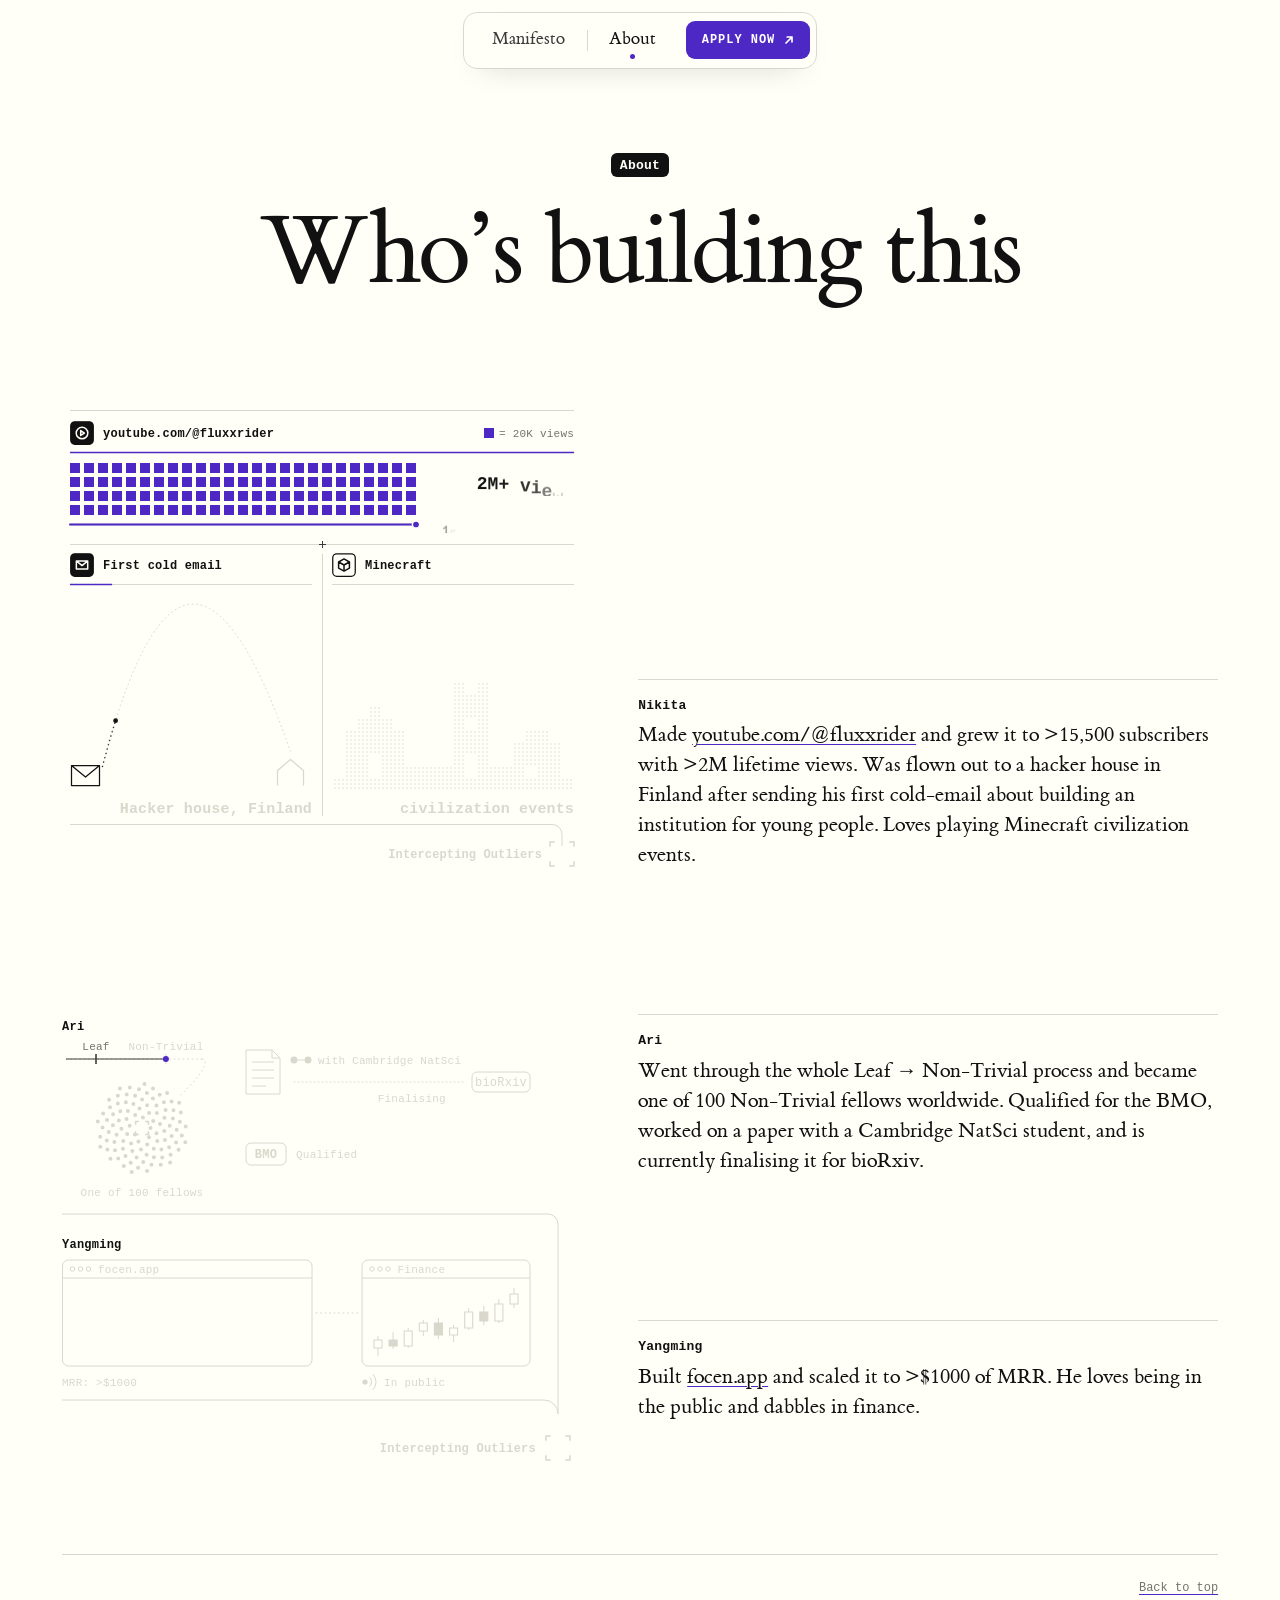
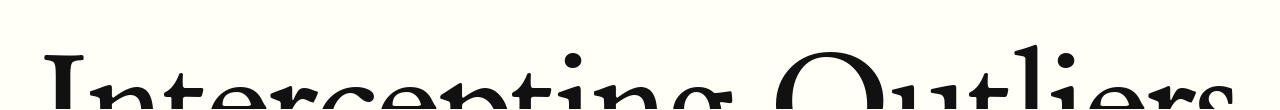
==== commit 1a5f59ef: "Slim nav to Manifesto, About, Apply now; drop founder ages Nav: one centered bar with Manifesto, Abo" ====
--- a/about/index.html
+++ b/about/index.html
@@ -14,17 +14,10 @@
 <body>
 <a class="skip" href="#main">Skip to content</a>
 <div class="nav" data-nav>
-  <div class="nav-top">
-    <a class="nav-mark" href="/" aria-label="Intercepting Outliers home"><svg viewBox="0 0 30 24" aria-hidden="true"><circle class="m-dot" cx="3" cy="19.5" r="1.6"/><circle class="m-dot" cx="8.6" cy="18.7" r="1.6"/><circle class="m-dot" cx="14.2" cy="17.9" r="1.6"/><path class="m-line" d="M1.5 19.9C11 18.6 17.5 17.4 21.4 12.4S25.6 5.4 26.4 4.4"/><circle class="m-out" cx="26.6" cy="4" r="2.8"/></svg></a>
-    <a class="nav-name" href="/">Intercepting Outliers</a>
-    <a class="nav-apply" href="/apply/">Apply<span class="now">&nbsp;now</span><svg viewBox="0 0 10 10" aria-hidden="true"><path d="M2 8L8 2M3.2 2H8v4.8"/></svg></a>
-  </div>
   <nav class="nav-links" aria-label="Main">
     <a href="/manifesto/">Manifesto</a>
-    <a href="/#how">How it works</a>
-    <a href="/#looking">Who we’re looking for</a>
-    <a href="/#involve">Get involved</a>
     <a href="/about/" aria-current="page">About</a>
+    <a class="nav-apply" href="/apply/">Apply now<svg viewBox="0 0 10 10" aria-hidden="true"><path d="M2 8L8 2M3.2 2H8v4.8"/></svg></a>
   </nav>
 </div>
 <main id="main" class="page">
@@ -35,21 +28,21 @@
 <section id="who" aria-labelledby="who-h">
   <div class="scene">
     <div class="pin wrap cols">
-      <figure class="fig" data-fig="builder" data-dur="3600" role="img" aria-label="Nikita, 15. YouTube channel: over 15,500 subscribers, over 2M lifetime views. A first cold email, then a flight to a hacker house in Finland. Minecraft civilization events."><div class="io-host bake bake-d" aria-hidden="true"><svg viewBox="0 0 520 468" preserveAspectRatio="xMidYMid meet"><defs><clipPath id="bd1x0"><rect x="125" y="24" width="380" height="50.5"></rect></clipPath><clipPath id="bd1x1"><rect x="276.4" y="24" width="152" height="50.5"></rect></clipPath><linearGradient id="bd1x2"><stop offset="1" style="stop-color: var(--accent);"></stop><stop offset="1" style="stop-color: var(--accent);"></stop><stop offset="1" style="stop-color: var(--rule);"></stop></linearGradient><clipPath id="bd1x3"><rect x="100" y="45.5" width="175" height="6"></rect></clipPath><clipPath id="bd1x4"><rect x="420.9" y="155.4" width="93.1" height="26.1"></rect></clipPath><clipPath id="bd1x5"><rect x="389.1" y="201.6" width="124.9" height="17.4"></rect></clipPath><linearGradient id="bd1x6"><stop offset="1" style="stop-color: var(--ink);"></stop><stop offset="1" style="stop-color: var(--accent);"></stop><stop offset="1" style="stop-color: var(--rule);"></stop></linearGradient><linearGradient id="bd1x7"><stop offset="1" style="stop-color: var(--ink);"></stop><stop offset="1" style="stop-color: var(--accent);"></stop><stop offset="1" style="stop-color: var(--rule);"></stop></linearGradient><linearGradient id="bd1x8"><stop offset="1" style="stop-color: var(--ink);"></stop><stop offset="1" style="stop-color: var(--accent);"></stop><stop offset="1" style="stop-color: var(--rule);"></stop></linearGradient></defs><g class="b-grid"><path class="b-rule" d="M8 96.5H512M8 230.5H512m-251.5 9V414"></path><path class="b-reg" d="M257 230.5h7m-3.5-3.5v7"></path></g><g class="b-hd"><text class="b-mic" x="8" y="17" style="font-size:11px">Age</text><text class="b-num" x="52.5" y="73.5" text-anchor="middle" style="font-size:50px">15</text><path class="b-ret0" d="M-44.5-18.5v-13h13m63 0h13v13m0 37v13h-13m-63 0h-13v-13" transform="translate(52.5 56.5)"></path><g transform="translate(52.5 56.5)"><g class="b-ret" transform="scale(1)" opacity="1"><path d="M-44.5-18.5v-13h13m63 0h13v13m0 37v13h-13m-63 0h-13v-13"></path></g></g><path class="b-ax" d="M127 73.5H509M505 70l4 3.5-4 3.5"></path><path class="b-tick" d="M127 73.5v5m18.8-5V75m18.8-1.5v3m18.8-3V75m18.8-1.5v3m18.8-3V75m18.8-1.5v3m18.8-3V75m18.8-1.5v3m18.8-3V75M315 73.5v5m18.8-5V75m18.8-1.5v3m18.8-3V75m18.8-1.5v3m18.8-3V75m18.8-1.5v3m18.8-3V75m18.8-1.5v3m18.8-3V75M503 73.5v5"></path><text class="b-tk" x="127" y="88" text-anchor="middle" style="font-size:10px">10</text><text class="b-tk" x="315" y="88" text-anchor="middle" style="font-size:10px">15</text><text class="b-tk" x="503" y="88" text-anchor="middle" style="font-size:10px">20</text><path class="b-bandq" d="M277.4 72.5V25M427.8 72.5V25"></path><path class="b-brk0" d="M277.4 24V20.5H427.8V24"></path><path class="b-ht0" d="M130 30.9h0m4.4 0h0m4.4 0h0m4.4 0h0m4.4 0h0m4.4 0h0m4.4 0h0m4.4 0h0m4.4 0h0m4.4 0h0m4.4 0h0m4.4 0h0m4.4 0h0m4.4 0h0m4.4 0h0m4.4 0h0m4.4 0h0m4.4 0h0m4.4 0h0m4.4 0h0m4.4 0h0m4.4 0h0m4.4 0h0m4.4 0h0m4.4 0h0m4.4 0h0m4.4 0h0m4.4 0h0m4.4 0h0m4.4 0h0m4.4 0h0m4.4 0h0m4.4 0h0m4.4 0h0m154 0h0m4.4 0h0m4.4 0h0m4.4 0h0m4.4 0h0m4.4 0h0m4.4 0h0m4.4 0h0m4.4 0h0m4.4 0h0m4.4 0h0m4.4 0h0m4.4 0h0m4.4 0h0m4.4 0h0m4.4 0h0m4.4 0h0M130 35.3h0m4.4 0h0m4.4 0h0m4.4 0h0m4.4 0h0m4.4 0h0m4.4 0h0m4.4 0h0m4.4 0h0m4.4 0h0m4.4 0h0m4.4 0h0m4.4 0h0m4.4 0h0m4.4 0h0m4.4 0h0m4.4 0h0m4.4 0h0m4.4 0h0m4.4 0h0m4.4 0h0m4.4 0h0m4.4 0h0m4.4 0h0m4.4 0h0m4.4 0h0m4.4 0h0m4.4 0h0m4.4 0h0m4.4 0h0m4.4 0h0m4.4 0h0m4.4 0h0m4.4 0h0m154 0h0m4.4 0h0m4.4 0h0m4.4 0h0m4.4 0h0m4.4 0h0m4.4 0h0m4.4 0h0m4.4 0h0m4.4 0h0m4.4 0h0m4.4 0h0m4.4 0h0m4.4 0h0m4.4 0h0m4.4 0h0m4.4 0h0M130 39.7h0m4.4 0h0m4.4 0h0m4.4 0h0m4.4 0h0m4.4 0h0m4.4 0h0m4.4 0h0m4.4 0h0m4.4 0h0m4.4 0h0m4.4 0h0m4.4 0h0m4.4 0h0m4.4 0h0m4.4 0h0m4.4 0h0m4.4 0h0m4.4 0h0m4.4 0h0m4.4 0h0m4.4 0h0m4.4 0h0m4.4 0h0m4.4 0h0m4.4 0h0m4.4 0h0m4.4 0h0m4.4 0h0m4.4 0h0m4.4 0h0m4.4 0h0m4.4 0h0m4.4 0h0m154 0h0m4.4 0h0m4.4 0h0m4.4 0h0m4.4 0h0m4.4 0h0m4.4 0h0m4.4 0h0m4.4 0h0m4.4 0h0m4.4 0h0m4.4 0h0m4.4 0h0m4.4 0h0m4.4 0h0m4.4 0h0m4.4 0h0M130 44.1h0m4.4 0h0m4.4 0h0m4.4 0h0m4.4 0h0m4.4 0h0m4.4 0h0m4.4 0h0m4.4 0h0m4.4 0h0m4.4 0h0m4.4 0h0m4.4 0h0m4.4 0h0m4.4 0h0m4.4 0h0m4.4 0h0m4.4 0h0m4.4 0h0m4.4 0h0m4.4 0h0m4.4 0h0m4.4 0h0m4.4 0h0m4.4 0h0m4.4 0h0m4.4 0h0m4.4 0h0m4.4 0h0m4.4 0h0m4.4 0h0m4.4 0h0m4.4 0h0m4.4 0h0m154 0h0m4.4 0h0m4.4 0h0m4.4 0h0m4.4 0h0m4.4 0h0m4.4 0h0m4.4 0h0m4.4 0h0m4.4 0h0m4.4 0h0m4.4 0h0m4.4 0h0m4.4 0h0m4.4 0h0m4.4 0h0m4.4 0h0m-70.4 4.4h0m4.4 0h0m4.4 0h0m4.4 0h0m4.4 0h0m4.4 0h0m4.4 0h0m4.4 0h0m4.4 0h0m4.4 0h0m4.4 0h0m4.4 0h0m4.4 0h0m4.4 0h0m4.4 0h0m4.4 0h0m4.4 0h0M130 52.9h0m4.4 0h0m4.4 0h0m4.4 0h0m4.4 0h0m4.4 0h0m4.4 0h0m4.4 0h0m4.4 0h0m4.4 0h0m4.4 0h0m4.4 0h0m4.4 0h0m4.4 0h0m4.4 0h0m4.4 0h0m4.4 0h0m4.4 0h0m4.4 0h0m4.4 0h0m4.4 0h0m4.4 0h0m4.4 0h0m4.4 0h0m4.4 0h0m4.4 0h0m4.4 0h0m4.4 0h0m4.4 0h0m4.4 0h0m4.4 0h0m4.4 0h0m4.4 0h0m4.4 0h0m154 0h0m4.4 0h0m4.4 0h0m4.4 0h0m4.4 0h0m4.4 0h0m4.4 0h0m4.4 0h0m4.4 0h0m4.4 0h0m4.4 0h0m4.4 0h0m4.4 0h0m4.4 0h0m4.4 0h0m4.4 0h0m4.4 0h0M130 57.3h0m4.4 0h0m4.4 0h0m4.4 0h0m4.4 0h0m4.4 0h0m4.4 0h0m4.4 0h0m4.4 0h0m4.4 0h0m4.4 0h0m4.4 0h0m4.4 0h0m4.4 0h0m4.4 0h0m4.4 0h0m4.4 0h0m4.4 0h0m4.4 0h0m4.4 0h0m4.4 0h0m4.4 0h0m4.4 0h0m4.4 0h0m4.4 0h0m4.4 0h0m4.4 0h0m4.4 0h0m4.4 0h0m4.4 0h0m4.4 0h0m4.4 0h0m4.4 0h0m4.4 0h0m154 0h0m4.4 0h0m4.4 0h0m4.4 0h0m4.4 0h0m4.4 0h0m4.4 0h0m4.4 0h0m4.4 0h0m4.4 0h0m4.4 0h0m4.4 0h0m4.4 0h0m4.4 0h0m4.4 0h0m4.4 0h0m4.4 0h0M130 61.7h0m4.4 0h0m4.4 0h0m4.4 0h0m4.4 0h0m4.4 0h0m4.4 0h0m4.4 0h0m4.4 0h0m4.4 0h0m4.4 0h0m4.4 0h0m4.4 0h0m4.4 0h0m4.4 0h0m4.4 0h0m4.4 0h0m4.4 0h0m4.4 0h0m4.4 0h0m4.4 0h0m4.4 0h0m4.4 0h0m4.4 0h0m4.4 0h0m4.4 0h0m4.4 0h0m4.4 0h0m4.4 0h0m4.4 0h0m4.4 0h0m4.4 0h0m4.4 0h0m4.4 0h0m154 0h0m4.4 0h0m4.4 0h0m4.4 0h0m4.4 0h0m4.4 0h0m4.4 0h0m4.4 0h0m4.4 0h0m4.4 0h0m4.4 0h0m4.4 0h0m4.4 0h0m4.4 0h0m4.4 0h0m4.4 0h0m4.4 0h0M130 66.1h0m4.4 0h0m4.4 0h0m4.4 0h0m4.4 0h0m4.4 0h0m4.4 0h0m4.4 0h0m4.4 0h0m4.4 0h0m4.4 0h0m4.4 0h0m4.4 0h0m4.4 0h0m4.4 0h0m4.4 0h0m4.4 0h0m4.4 0h0m4.4 0h0m4.4 0h0m4.4 0h0m4.4 0h0m4.4 0h0m4.4 0h0m4.4 0h0m4.4 0h0m4.4 0h0m4.4 0h0m4.4 0h0m4.4 0h0m4.4 0h0m4.4 0h0m4.4 0h0m4.4 0h0m154 0h0m4.4 0h0m4.4 0h0m4.4 0h0m4.4 0h0m4.4 0h0m4.4 0h0m4.4 0h0m4.4 0h0m4.4 0h0m4.4 0h0m4.4 0h0m4.4 0h0m4.4 0h0m4.4 0h0m4.4 0h0m4.4 0h0" clip-path="url(#bd1x0)" style="stroke-width: 1.15;"></path><path class="b-ht" d="M279 30.9a.6.6 0 1 0 1.2 0 .6.6 0 1 0-1.2 0m4.4 0a.6.6 0 1 0 1.2 0 .6.6 0 1 0-1.2 0m4.3 0a.7.7 0 1 0 1.4 0 .7.7 0 1 0-1.4 0m4.4 0a.7.7 0 1 0 1.4 0 .7.7 0 1 0-1.4 0m4.4 0a.7.7 0 1 0 1.4 0 .7.7 0 1 0-1.4 0m4.3 0a.8.8 0 1 0 1.6 0 .8.8 0 1 0-1.6 0m4.4 0a.8.8 0 1 0 1.6 0 .8.8 0 1 0-1.6 0m4.4 0a.8.8 0 1 0 1.6 0 .8.8 0 1 0-1.6 0m4.4 0a.8.8 0 1 0 1.6 0 .8.8 0 1 0-1.6 0m4.4 0a.8.8 0 1 0 1.6 0 .8.8 0 1 0-1.6 0m4.4 0a.8.8 0 1 0 1.6 0 .8.8 0 1 0-1.6 0m4.4 0a.8.8 0 1 0 1.6 0 .8.8 0 1 0-1.6 0m4.4 0a.8.8 0 1 0 1.6 0 .8.8 0 1 0-1.6 0m4.4 0a.8.8 0 1 0 1.6 0 .8.8 0 1 0-1.6 0m4.4 0a.8.8 0 1 0 1.6 0 .8.8 0 1 0-1.6 0m4.4 0a.8.8 0 1 0 1.6 0 .8.8 0 1 0-1.6 0m4.4 0a.8.8 0 1 0 1.6 0 .8.8 0 1 0-1.6 0m4.4 0a.8.8 0 1 0 1.6 0 .8.8 0 1 0-1.6 0m4.4 0a.8.8 0 1 0 1.6 0 .8.8 0 1 0-1.6 0m4.4 0a.8.8 0 1 0 1.6 0 .8.8 0 1 0-1.6 0m4.4 0a.8.8 0 1 0 1.6 0 .8.8 0 1 0-1.6 0m4.4 0a.8.8 0 1 0 1.6 0 .8.8 0 1 0-1.6 0m4.4 0a.8.8 0 1 0 1.6 0 .8.8 0 1 0-1.6 0m4.4 0a.8.8 0 1 0 1.6 0 .8.8 0 1 0-1.6 0m4.4 0a.8.8 0 1 0 1.6 0 .8.8 0 1 0-1.6 0m4.4 0a.8.8 0 1 0 1.6 0 .8.8 0 1 0-1.6 0m4.4 0a.8.8 0 1 0 1.6 0 .8.8 0 1 0-1.6 0m4.4 0a.8.8 0 1 0 1.6 0 .8.8 0 1 0-1.6 0m4.4 0a.8.8 0 1 0 1.6 0 .8.8 0 1 0-1.6 0m4.5 0a.7.7 0 1 0 1.4 0 .7.7 0 1 0-1.4 0m4.4 0a.7.7 0 1 0 1.4 0 .7.7 0 1 0-1.4 0m4.4 0a.7.7 0 1 0 1.4 0 .7.7 0 1 0-1.4 0m4.5 0a.6.6 0 1 0 1.2 0 .6.6 0 1 0-1.2 0m4.4 0a.6.6 0 1 0 1.2 0 .6.6 0 1 0-1.2 0M279 35.3a.6.6 0 1 0 1.2 0 .6.6 0 1 0-1.2 0m4.3 0a.7.7 0 1 0 1.4 0 .7.7 0 1 0-1.4 0m4.3 0a.8.8 0 1 0 1.6 0 .8.8 0 1 0-1.6 0m4.4 0a.8.8 0 1 0 1.6 0 .8.8 0 1 0-1.6 0m4.4 0a.8.8 0 1 0 1.6 0 .8.8 0 1 0-1.6 0m4.3 0a.9.9 0 1 0 1.8 0 .9.9 0 1 0-1.8 0m4.4 0a.9.9 0 1 0 1.8 0 .9.9 0 1 0-1.8 0m4.4 0a.9.9 0 1 0 1.8 0 .9.9 0 1 0-1.8 0m4.4 0a.9.9 0 1 0 1.8 0 .9.9 0 1 0-1.8 0m4.4 0a.9.9 0 1 0 1.8 0 .9.9 0 1 0-1.8 0m4.4 0a.9.9 0 1 0 1.8 0 .9.9 0 1 0-1.8 0m4.4 0a.9.9 0 1 0 1.8 0 .9.9 0 1 0-1.8 0m4.4 0a.9.9 0 1 0 1.8 0 .9.9 0 1 0-1.8 0m4.4 0a.9.9 0 1 0 1.8 0 .9.9 0 1 0-1.8 0m4.4 0a.9.9 0 1 0 1.8 0 .9.9 0 1 0-1.8 0m4.4 0a.9.9 0 1 0 1.8 0 .9.9 0 1 0-1.8 0m4.4 0a.9.9 0 1 0 1.8 0 .9.9 0 1 0-1.8 0m4.4 0a.9.9 0 1 0 1.8 0 .9.9 0 1 0-1.8 0m4.4 0a.9.9 0 1 0 1.8 0 .9.9 0 1 0-1.8 0m4.4 0a.9.9 0 1 0 1.8 0 .9.9 0 1 0-1.8 0m4.4 0a.9.9 0 1 0 1.8 0 .9.9 0 1 0-1.8 0m4.4 0a.9.9 0 1 0 1.8 0 .9.9 0 1 0-1.8 0m4.4 0a.9.9 0 1 0 1.8 0 .9.9 0 1 0-1.8 0m4.4 0a.9.9 0 1 0 1.8 0 .9.9 0 1 0-1.8 0m4.4 0a.9.9 0 1 0 1.8 0 .9.9 0 1 0-1.8 0m4.4 0a.9.9 0 1 0 1.8 0 .9.9 0 1 0-1.8 0m4.4 0a.9.9 0 1 0 1.8 0 .9.9 0 1 0-1.8 0m4.4 0a.9.9 0 1 0 1.8 0 .9.9 0 1 0-1.8 0m4.4 0a.9.9 0 1 0 1.8 0 .9.9 0 1 0-1.8 0m4.5 0a.8.8 0 1 0 1.6 0 .8.8 0 1 0-1.6 0m4.4 0a.8.8 0 1 0 1.6 0 .8.8 0 1 0-1.6 0m4.4 0a.8.8 0 1 0 1.6 0 .8.8 0 1 0-1.6 0m4.5 0a.7.7 0 1 0 1.4 0 .7.7 0 1 0-1.4 0m4.5 0a.6.6 0 1 0 1.2 0 .6.6 0 1 0-1.2 0M278.9 39.7a.7.7 0 1 0 1.4 0 .7.7 0 1 0-1.4 0m4.3 0a.8.8 0 1 0 1.6 0 .8.8 0 1 0-1.6 0m4.3 0a.9.9 0 1 0 1.8 0 .9.9 0 1 0-1.8 0m4.4 0a.9.9 0 1 0 1.8 0 .9.9 0 1 0-1.8 0m4.4 0a.9.9 0 1 0 1.8 0 .9.9 0 1 0-1.8 0m4.3 0a1 1 0 1 0 2 0 1 1 0 1 0-2 0m4.4 0a1 1 0 1 0 2 0 1 1 0 1 0-2 0m4.4 0a1 1 0 1 0 2 0 1 1 0 1 0-2 0m4.4 0a1 1 0 1 0 2 0 1 1 0 1 0-2 0m4.4 0a1 1 0 1 0 2 0 1 1 0 1 0-2 0m4.4 0a1 1 0 1 0 2 0 1 1 0 1 0-2 0m4.4 0a1 1 0 1 0 2 0 1 1 0 1 0-2 0m4.4 0a1 1 0 1 0 2 0 1 1 0 1 0-2 0m4.4 0a1 1 0 1 0 2 0 1 1 0 1 0-2 0m4.4 0a1 1 0 1 0 2 0 1 1 0 1 0-2 0m4.4 0a1 1 0 1 0 2 0 1 1 0 1 0-2 0m4.4 0a1 1 0 1 0 2 0 1 1 0 1 0-2 0m4.4 0a1 1 0 1 0 2 0 1 1 0 1 0-2 0m4.4 0a1 1 0 1 0 2 0 1 1 0 1 0-2 0m4.4 0a1 1 0 1 0 2 0 1 1 0 1 0-2 0m4.4 0a1 1 0 1 0 2 0 1 1 0 1 0-2 0m4.4 0a1 1 0 1 0 2 0 1 1 0 1 0-2 0m4.4 0a1 1 0 1 0 2 0 1 1 0 1 0-2 0m4.4 0a1 1 0 1 0 2 0 1 1 0 1 0-2 0m4.4 0a1 1 0 1 0 2 0 1 1 0 1 0-2 0m4.4 0a1 1 0 1 0 2 0 1 1 0 1 0-2 0m4.4 0a1 1 0 1 0 2 0 1 1 0 1 0-2 0m4.4 0a1 1 0 1 0 2 0 1 1 0 1 0-2 0m4.4 0a1 1 0 1 0 2 0 1 1 0 1 0-2 0m4.4 0a1 1 0 1 0 2 0 1 1 0 1 0-2 0m4.5 0a.9.9 0 1 0 1.8 0 .9.9 0 1 0-1.8 0m4.4 0a.9.9 0 1 0 1.8 0 .9.9 0 1 0-1.8 0m4.5 0a.8.8 0 1 0 1.6 0 .8.8 0 1 0-1.6 0m4.5 0a.7.7 0 1 0 1.4 0 .7.7 0 1 0-1.4 0M278.8 44.1a.8.8 0 1 0 1.6 0 .8.8 0 1 0-1.6 0m4.3 0a.9.9 0 1 0 1.8 0 .9.9 0 1 0-1.8 0m4.3 0a1 1 0 1 0 2 0 1 1 0 1 0-2 0m4.4 0a1 1 0 1 0 2 0 1 1 0 1 0-2 0m4.3 0a1.1 1.1 0 1 0 2.2 0 1.1 1.1 0 1 0-2.2 0m4.4 0a1.1 1.1 0 1 0 2.2 0 1.1 1.1 0 1 0-2.2 0m4.4 0a1.1 1.1 0 1 0 2.2 0 1.1 1.1 0 1 0-2.2 0m4.4 0a1.1 1.1 0 1 0 2.2 0 1.1 1.1 0 1 0-2.2 0m4.4 0a1.1 1.1 0 1 0 2.2 0 1.1 1.1 0 1 0-2.2 0m4.4 0a1.1 1.1 0 1 0 2.2 0 1.1 1.1 0 1 0-2.2 0m4.4 0a1.1 1.1 0 1 0 2.2 0 1.1 1.1 0 1 0-2.2 0m4.4 0a1.1 1.1 0 1 0 2.2 0 1.1 1.1 0 1 0-2.2 0m4.4 0a1.1 1.1 0 1 0 2.2 0 1.1 1.1 0 1 0-2.2 0m4.4 0a1.1 1.1 0 1 0 2.2 0 1.1 1.1 0 1 0-2.2 0m4.4 0a1.1 1.1 0 1 0 2.2 0 1.1 1.1 0 1 0-2.2 0m4.4 0a1.1 1.1 0 1 0 2.2 0 1.1 1.1 0 1 0-2.2 0m4.4 0a1.1 1.1 0 1 0 2.2 0 1.1 1.1 0 1 0-2.2 0m4.4 0a1.1 1.1 0 1 0 2.2 0 1.1 1.1 0 1 0-2.2 0m4.4 0a1.1 1.1 0 1 0 2.2 0 1.1 1.1 0 1 0-2.2 0m4.4 0a1.1 1.1 0 1 0 2.2 0 1.1 1.1 0 1 0-2.2 0m4.4 0a1.1 1.1 0 1 0 2.2 0 1.1 1.1 0 1 0-2.2 0m4.4 0a1.1 1.1 0 1 0 2.2 0 1.1 1.1 0 1 0-2.2 0m4.4 0a1.1 1.1 0 1 0 2.2 0 1.1 1.1 0 1 0-2.2 0m4.4 0a1.1 1.1 0 1 0 2.2 0 1.1 1.1 0 1 0-2.2 0m4.4 0a1.1 1.1 0 1 0 2.2 0 1.1 1.1 0 1 0-2.2 0m4.4 0a1.1 1.1 0 1 0 2.2 0 1.1 1.1 0 1 0-2.2 0m4.4 0a1.1 1.1 0 1 0 2.2 0 1.1 1.1 0 1 0-2.2 0m4.4 0a1.1 1.1 0 1 0 2.2 0 1.1 1.1 0 1 0-2.2 0m4.4 0a1.1 1.1 0 1 0 2.2 0 1.1 1.1 0 1 0-2.2 0m4.4 0a1.1 1.1 0 1 0 2.2 0 1.1 1.1 0 1 0-2.2 0m4.5 0a1 1 0 1 0 2 0 1 1 0 1 0-2 0m4.4 0a1 1 0 1 0 2 0 1 1 0 1 0-2 0m4.5 0a.9.9 0 1 0 1.8 0 .9.9 0 1 0-1.8 0m4.5 0a.8.8 0 1 0 1.6 0 .8.8 0 1 0-1.6 0M309.1 48.5a1.3 1.3 0 1 0 2.6 0 1.3 1.3 0 1 0-2.6 0m4.4 0a1.3 1.3 0 1 0 2.6 0 1.3 1.3 0 1 0-2.6 0m4.4 0a1.3 1.3 0 1 0 2.6 0 1.3 1.3 0 1 0-2.6 0m4.4 0a1.3 1.3 0 1 0 2.6 0 1.3 1.3 0 1 0-2.6 0m4.4 0a1.3 1.3 0 1 0 2.6 0 1.3 1.3 0 1 0-2.6 0m4.4 0a1.3 1.3 0 1 0 2.6 0 1.3 1.3 0 1 0-2.6 0m4.4 0a1.3 1.3 0 1 0 2.6 0 1.3 1.3 0 1 0-2.6 0m4.4 0a1.3 1.3 0 1 0 2.6 0 1.3 1.3 0 1 0-2.6 0m4.4 0a1.3 1.3 0 1 0 2.6 0 1.3 1.3 0 1 0-2.6 0m4.4 0a1.3 1.3 0 1 0 2.6 0 1.3 1.3 0 1 0-2.6 0m4.4 0a1.3 1.3 0 1 0 2.6 0 1.3 1.3 0 1 0-2.6 0m4.4 0a1.3 1.3 0 1 0 2.6 0 1.3 1.3 0 1 0-2.6 0m4.4 0a1.3 1.3 0 1 0 2.6 0 1.3 1.3 0 1 0-2.6 0m4.4 0a1.3 1.3 0 1 0 2.6 0 1.3 1.3 0 1 0-2.6 0m4.4 0a1.3 1.3 0 1 0 2.6 0 1.3 1.3 0 1 0-2.6 0m4.4 0a1.3 1.3 0 1 0 2.6 0 1.3 1.3 0 1 0-2.6 0m4.4 0a1.3 1.3 0 1 0 2.6 0 1.3 1.3 0 1 0-2.6 0m4.4 0a1.3 1.3 0 1 0 2.6 0 1.3 1.3 0 1 0-2.6 0m4.4 0a1.3 1.3 0 1 0 2.6 0 1.3 1.3 0 1 0-2.6 0m4.4 0a1.3 1.3 0 1 0 2.6 0 1.3 1.3 0 1 0-2.6 0m4.4 0a1.3 1.3 0 1 0 2.6 0 1.3 1.3 0 1 0-2.6 0m4.5 0a1.2 1.2 0 1 0 2.4 0 1.2 1.2 0 1 0-2.4 0m4.4 0a1.2 1.2 0 1 0 2.4 0 1.2 1.2 0 1 0-2.4 0m4.4 0a1.2 1.2 0 1 0 2.4 0 1.2 1.2 0 1 0-2.4 0m4.5 0a1.1 1.1 0 1 0 2.2 0 1.1 1.1 0 1 0-2.2 0m4.5 0a1 1 0 1 0 2 0 1 1 0 1 0-2 0m4.5 0a.9.9 0 1 0 1.8 0 .9.9 0 1 0-1.8 0M278.6 52.9a1 1 0 1 0 2 0 1 1 0 1 0-2 0m4.3 0a1.1 1.1 0 1 0 2.2 0 1.1 1.1 0 1 0-2.2 0m4.3 0a1.2 1.2 0 1 0 2.4 0 1.2 1.2 0 1 0-2.4 0m4.3 0a1.3 1.3 0 1 0 2.6 0 1.3 1.3 0 1 0-2.6 0m4.3 0a1.4 1.4 0 1 0 2.8 0 1.4 1.4 0 1 0-2.8 0m4.4 0a1.4 1.4 0 1 0 2.8 0 1.4 1.4 0 1 0-2.8 0m4.4 0a1.4 1.4 0 1 0 2.8 0 1.4 1.4 0 1 0-2.8 0m4.4 0a1.4 1.4 0 1 0 2.8 0 1.4 1.4 0 1 0-2.8 0m8.8 0a1.4 1.4 0 1 0 2.8 0 1.4 1.4 0 1 0-2.8 0m4.4 0a1.4 1.4 0 1 0 2.8 0 1.4 1.4 0 1 0-2.8 0m4.4 0a1.4 1.4 0 1 0 2.8 0 1.4 1.4 0 1 0-2.8 0m4.4 0a1.4 1.4 0 1 0 2.8 0 1.4 1.4 0 1 0-2.8 0m4.4 0a1.4 1.4 0 1 0 2.8 0 1.4 1.4 0 1 0-2.8 0m4.4 0a1.4 1.4 0 1 0 2.8 0 1.4 1.4 0 1 0-2.8 0m4.4 0a1.4 1.4 0 1 0 2.8 0 1.4 1.4 0 1 0-2.8 0m4.4 0a1.4 1.4 0 1 0 2.8 0 1.4 1.4 0 1 0-2.8 0m4.4 0a1.4 1.4 0 1 0 2.8 0 1.4 1.4 0 1 0-2.8 0m4.4 0a1.4 1.4 0 1 0 2.8 0 1.4 1.4 0 1 0-2.8 0m4.4 0a1.4 1.4 0 1 0 2.8 0 1.4 1.4 0 1 0-2.8 0m4.4 0a1.4 1.4 0 1 0 2.8 0 1.4 1.4 0 1 0-2.8 0m4.4 0a1.4 1.4 0 1 0 2.8 0 1.4 1.4 0 1 0-2.8 0m4.4 0a1.4 1.4 0 1 0 2.8 0 1.4 1.4 0 1 0-2.8 0m4.4 0a1.4 1.4 0 1 0 2.8 0 1.4 1.4 0 1 0-2.8 0m4.4 0a1.4 1.4 0 1 0 2.8 0 1.4 1.4 0 1 0-2.8 0m4.4 0a1.4 1.4 0 1 0 2.8 0 1.4 1.4 0 1 0-2.8 0m4.4 0a1.4 1.4 0 1 0 2.8 0 1.4 1.4 0 1 0-2.8 0m4.4 0a1.4 1.4 0 1 0 2.8 0 1.4 1.4 0 1 0-2.8 0m4.4 0a1.4 1.4 0 1 0 2.8 0 1.4 1.4 0 1 0-2.8 0m4.4 0a1.4 1.4 0 1 0 2.8 0 1.4 1.4 0 1 0-2.8 0m4.5 0a1.3 1.3 0 1 0 2.6 0 1.3 1.3 0 1 0-2.6 0m4.4 0a1.3 1.3 0 1 0 2.6 0 1.3 1.3 0 1 0-2.6 0m4.5 0a1.2 1.2 0 1 0 2.4 0 1.2 1.2 0 1 0-2.4 0m4.6 0a1 1 0 1 0 2 0 1 1 0 1 0-2 0M278.5 57.3a1.1 1.1 0 1 0 2.2 0 1.1 1.1 0 1 0-2.2 0m4.2 0a1.3 1.3 0 1 0 2.6 0 1.3 1.3 0 1 0-2.6 0m4.3 0a1.4 1.4 0 1 0 2.8 0 1.4 1.4 0 1 0-2.8 0m4.3 0a1.5 1.5 0 1 0 3 0 1.5 1.5 0 1 0-3 0m4.4 0a1.5 1.5 0 1 0 3 0 1.5 1.5 0 1 0-3 0m4.4 0a1.5 1.5 0 1 0 3 0 1.5 1.5 0 1 0-3 0m4.3 0a1.6 1.6 0 1 0 3.2 0 1.6 1.6 0 1 0-3.2 0m4.4 0a1.6 1.6 0 1 0 3.2 0 1.6 1.6 0 1 0-3.2 0m8.8 0a1.6 1.6 0 1 0 3.2 0 1.6 1.6 0 1 0-3.2 0m4.4 0a1.6 1.6 0 1 0 3.2 0 1.6 1.6 0 1 0-3.2 0m4.4 0a1.6 1.6 0 1 0 3.2 0 1.6 1.6 0 1 0-3.2 0m4.4 0a1.6 1.6 0 1 0 3.2 0 1.6 1.6 0 1 0-3.2 0m4.4 0a1.6 1.6 0 1 0 3.2 0 1.6 1.6 0 1 0-3.2 0m4.4 0a1.6 1.6 0 1 0 3.2 0 1.6 1.6 0 1 0-3.2 0m4.4 0a1.6 1.6 0 1 0 3.2 0 1.6 1.6 0 1 0-3.2 0m4.4 0a1.6 1.6 0 1 0 3.2 0 1.6 1.6 0 1 0-3.2 0m4.4 0a1.6 1.6 0 1 0 3.2 0 1.6 1.6 0 1 0-3.2 0m4.4 0a1.6 1.6 0 1 0 3.2 0 1.6 1.6 0 1 0-3.2 0m4.4 0a1.6 1.6 0 1 0 3.2 0 1.6 1.6 0 1 0-3.2 0m4.4 0a1.6 1.6 0 1 0 3.2 0 1.6 1.6 0 1 0-3.2 0m4.4 0a1.6 1.6 0 1 0 3.2 0 1.6 1.6 0 1 0-3.2 0m4.4 0a1.6 1.6 0 1 0 3.2 0 1.6 1.6 0 1 0-3.2 0m4.4 0a1.6 1.6 0 1 0 3.2 0 1.6 1.6 0 1 0-3.2 0m4.4 0a1.6 1.6 0 1 0 3.2 0 1.6 1.6 0 1 0-3.2 0m4.4 0a1.6 1.6 0 1 0 3.2 0 1.6 1.6 0 1 0-3.2 0m4.4 0a1.6 1.6 0 1 0 3.2 0 1.6 1.6 0 1 0-3.2 0m4.4 0a1.6 1.6 0 1 0 3.2 0 1.6 1.6 0 1 0-3.2 0m4.4 0a1.6 1.6 0 1 0 3.2 0 1.6 1.6 0 1 0-3.2 0m4.5 0a1.5 1.5 0 1 0 3 0 1.5 1.5 0 1 0-3 0m4.4 0a1.5 1.5 0 1 0 3 0 1.5 1.5 0 1 0-3 0m4.5 0a1.4 1.4 0 1 0 2.8 0 1.4 1.4 0 1 0-2.8 0m4.5 0a1.3 1.3 0 1 0 2.6 0 1.3 1.3 0 1 0-2.6 0m4.5 0a1.2 1.2 0 1 0 2.4 0 1.2 1.2 0 1 0-2.4 0M278.3 61.7a1.3 1.3 0 1 0 2.6 0 1.3 1.3 0 1 0-2.6 0m4.3 0a1.4 1.4 0 1 0 2.8 0 1.4 1.4 0 1 0-2.8 0m4.3 0a1.5 1.5 0 1 0 3 0 1.5 1.5 0 1 0-3 0m4.3 0a1.6 1.6 0 1 0 3.2 0 1.6 1.6 0 1 0-3.2 0m4.3 0a1.7 1.7 0 1 0 3.4 0 1.7 1.7 0 1 0-3.4 0m4.4 0a1.7 1.7 0 1 0 3.4 0 1.7 1.7 0 1 0-3.4 0m4.4 0a1.7 1.7 0 1 0 3.4 0 1.7 1.7 0 1 0-3.4 0m4.3 0a1.8 1.8 0 1 0 3.6 0 1.8 1.8 0 1 0-3.6 0m8.8 0a1.8 1.8 0 1 0 3.6 0 1.8 1.8 0 1 0-3.6 0m4.4 0a1.8 1.8 0 1 0 3.6 0 1.8 1.8 0 1 0-3.6 0m4.4 0a1.8 1.8 0 1 0 3.6 0 1.8 1.8 0 1 0-3.6 0m4.4 0a1.8 1.8 0 1 0 3.6 0 1.8 1.8 0 1 0-3.6 0m4.4 0a1.8 1.8 0 1 0 3.6 0 1.8 1.8 0 1 0-3.6 0m4.4 0a1.8 1.8 0 1 0 3.6 0 1.8 1.8 0 1 0-3.6 0m4.4 0a1.8 1.8 0 1 0 3.6 0 1.8 1.8 0 1 0-3.6 0m4.4 0a1.8 1.8 0 1 0 3.6 0 1.8 1.8 0 1 0-3.6 0m4.4 0a1.8 1.8 0 1 0 3.6 0 1.8 1.8 0 1 0-3.6 0m4.4 0a1.8 1.8 0 1 0 3.6 0 1.8 1.8 0 1 0-3.6 0m4.4 0a1.8 1.8 0 1 0 3.6 0 1.8 1.8 0 1 0-3.6 0m4.4 0a1.8 1.8 0 1 0 3.6 0 1.8 1.8 0 1 0-3.6 0m4.4 0a1.8 1.8 0 1 0 3.6 0 1.8 1.8 0 1 0-3.6 0m4.4 0a1.8 1.8 0 1 0 3.6 0 1.8 1.8 0 1 0-3.6 0m4.4 0a1.8 1.8 0 1 0 3.6 0 1.8 1.8 0 1 0-3.6 0m4.4 0a1.8 1.8 0 1 0 3.6 0 1.8 1.8 0 1 0-3.6 0m4.4 0a1.8 1.8 0 1 0 3.6 0 1.8 1.8 0 1 0-3.6 0m4.4 0a1.8 1.8 0 1 0 3.6 0 1.8 1.8 0 1 0-3.6 0m4.5 0a1.7 1.7 0 1 0 3.4 0 1.7 1.7 0 1 0-3.4 0m4.4 0a1.7 1.7 0 1 0 3.4 0 1.7 1.7 0 1 0-3.4 0m4.4 0a1.7 1.7 0 1 0 3.4 0 1.7 1.7 0 1 0-3.4 0m4.5 0a1.6 1.6 0 1 0 3.2 0 1.6 1.6 0 1 0-3.2 0m4.4 0a1.6 1.6 0 1 0 3.2 0 1.6 1.6 0 1 0-3.2 0m4.6 0a1.4 1.4 0 1 0 2.8 0 1.4 1.4 0 1 0-2.8 0m4.5 0a1.3 1.3 0 1 0 2.6 0 1.3 1.3 0 1 0-2.6 0M278.2 66.1a1.4 1.4 0 1 0 2.8 0 1.4 1.4 0 1 0-2.8 0m4.2 0a1.6 1.6 0 1 0 3.2 0 1.6 1.6 0 1 0-3.2 0m4.3 0a1.7 1.7 0 1 0 3.4 0 1.7 1.7 0 1 0-3.4 0m4.3 0a1.8 1.8 0 1 0 3.6 0 1.8 1.8 0 1 0-3.6 0m4.3 0a1.9 1.9 0 1 0 3.8 0 1.9 1.9 0 1 0-3.8 0m4.4 0a1.9 1.9 0 1 0 3.8 0 1.9 1.9 0 1 0-3.8 0m4.4 0a1.9 1.9 0 1 0 3.8 0 1.9 1.9 0 1 0-3.8 0m4.4 0a1.9 1.9 0 1 0 3.8 0 1.9 1.9 0 1 0-3.8 0m8.7 0a2 2 0 1 0 4 0 2 2 0 1 0-4 0m4.4 0a2 2 0 1 0 4 0 2 2 0 1 0-4 0m4.4 0a2 2 0 1 0 4 0 2 2 0 1 0-4 0m4.4 0a2 2 0 1 0 4 0 2 2 0 1 0-4 0m4.4 0a2 2 0 1 0 4 0 2 2 0 1 0-4 0m4.4 0a2 2 0 1 0 4 0 2 2 0 1 0-4 0m4.4 0a2 2 0 1 0 4 0 2 2 0 1 0-4 0m4.4 0a2 2 0 1 0 4 0 2 2 0 1 0-4 0m4.4 0a2 2 0 1 0 4 0 2 2 0 1 0-4 0m4.4 0a2 2 0 1 0 4 0 2 2 0 1 0-4 0m4.4 0a2 2 0 1 0 4 0 2 2 0 1 0-4 0m4.4 0a2 2 0 1 0 4 0 2 2 0 1 0-4 0m4.4 0a2 2 0 1 0 4 0 2 2 0 1 0-4 0m4.4 0a2 2 0 1 0 4 0 2 2 0 1 0-4 0m4.4 0a2 2 0 1 0 4 0 2 2 0 1 0-4 0m4.4 0a2 2 0 1 0 4 0 2 2 0 1 0-4 0m4.4 0a2 2 0 1 0 4 0 2 2 0 1 0-4 0m4.5 0a1.9 1.9 0 1 0 3.8 0 1.9 1.9 0 1 0-3.8 0m4.4 0a1.9 1.9 0 1 0 3.8 0 1.9 1.9 0 1 0-3.8 0m4.4 0a1.9 1.9 0 1 0 3.8 0 1.9 1.9 0 1 0-3.8 0m4.4 0a1.9 1.9 0 1 0 3.8 0 1.9 1.9 0 1 0-3.8 0m4.5 0a1.8 1.8 0 1 0 3.6 0 1.8 1.8 0 1 0-3.6 0m4.5 0a1.7 1.7 0 1 0 3.4 0 1.7 1.7 0 1 0-3.4 0m4.5 0a1.6 1.6 0 1 0 3.2 0 1.6 1.6 0 1 0-3.2 0m4.6 0a1.4 1.4 0 1 0 2.8 0 1.4 1.4 0 1 0-2.8 0" clip-path="url(#bd1x1)"></path><path class="b-brk" d="M277.4 24V20.5H427.8V24" style="stroke-dasharray: 157.4, 158.4; stroke-dashoffset: 0;"></path><text class="b-mic b-acc b-bold" x="352.6" y="17" text-anchor="middle" style="font-size:11px">14–18</text><g transform="translate(315 48.5)" opacity="1" class="hit"><path class="b-xh" d="M-4.6-4.6L4.6 4.6m0-9.2L-4.6 4.6"></path><path class="b-x carry" d="M-4.6-4.6L4.6 4.6m0-9.2L-4.6 4.6"></path></g><path class="b-res" d="M315 56.1V72.5" opacity="1"></path><path class="b-lead" d="M102 48.5H273.4" clip-path="url(#bd1x3)"></path></g><g class="b-th on"><rect class="b-tile" x="8.8" y="107.8" width="22.5" height="22.5" rx="4"></rect><path class="b-ico" d="M12 3.2a8.8 8.8 0 1 1 0 17.6 8.8 8.8 0 1 1 0-17.6zM10 8.3L15.6 12 10 15.7z" transform="translate(12.1 111.1) scale(.66)"></path><text class="b-ttl" x="41" y="123.3" style="font-size:12px">youtube.com/@fluxxrider</text><path class="b-hair" d="M8 138.5H512"></path><path class="b-prog" d="M8 138.5H512" style="stroke-dasharray: 504, 505; stroke-dashoffset: 0;"></path><rect class="b-leg" x="428" y="114" width="10" height="10"></rect><text class="b-mic" x="443" y="122.9" style="font-size:11px">= 20K views</text></g><g class="b-yt"><path class="b-sq0" d="M0 0"></path><path class="b-sq1" d="M8 149H18v10H8zm0 14H18v10H8zm0 14H18v10H8zm0 14H18v10H8zm14-42H32v10H22zm0 14H32v10H22zm0 14H32v10H22zm0 14H32v10H22zm14-42H46v10H36zm0 14H46v10H36zm0 14H46v10H36zm0 14H46v10H36zm14-42H60v10H50zm0 14H60v10H50zm0 14H60v10H50zm0 14H60v10H50zm14-42H74v10H64zm0 14H74v10H64zm0 14H74v10H64zm0 14H74v10H64zm14-42H88v10H78zm0 14H88v10H78zm0 14H88v10H78zm0 14H88v10H78zm14-42h10v10H92zm0 14h10v10H92zm0 14h10v10H92zm0 14h10v10H92zm14-42h10v10H106zm0 14h10v10H106zm0 14h10v10H106zm0 14h10v10H106zm14-42h10v10H120zm0 14h10v10H120zm0 14h10v10H120zm0 14h10v10H120zm14-42h10v10H134zm0 14h10v10H134zm0 14h10v10H134zm0 14h10v10H134zm14-42h10v10H148zm0 14h10v10H148zm0 14h10v10H148zm0 14h10v10H148zm14-42h10v10H162zm0 14h10v10H162zm0 14h10v10H162zm0 14h10v10H162zm14-42h10v10H176zm0 14h10v10H176zm0 14h10v10H176zm0 14h10v10H176zm14-42h10v10H190zm0 14h10v10H190zm0 14h10v10H190zm0 14h10v10H190zm14-42h10v10H204zm0 14h10v10H204zm0 14h10v10H204zm0 14h10v10H204zm14-42h10v10H218zm0 14h10v10H218zm0 14h10v10H218zm0 14h10v10H218zm14-42h10v10H232zm0 14h10v10H232zm0 14h10v10H232zm0 14h10v10H232zm14-42h10v10H246zm0 14h10v10H246zm0 14h10v10H246zm0 14h10v10H246zm14-42h10v10H260zm0 14h10v10H260zm0 14h10v10H260zm0 14h10v10H260zm14-42h10v10H274zm0 14h10v10H274zm0 14h10v10H274zm0 14h10v10H274zm14-42h10v10H288zm0 14h10v10H288zm0 14h10v10H288zm0 14h10v10H288zm14-42h10v10H302zm0 14h10v10H302zm0 14h10v10H302zm0 14h10v10H302zm14-42h10v10H316zm0 14h10v10H316zm0 14h10v10H316zm0 14h10v10H316zm14-42h10v10H330zm0 14h10v10H330zm0 14h10v10H330zm0 14h10v10H330zm14-42h10v10H344zm0 14h10v10H344zm0 14h10v10H344zm0 14h10v10H344z"></path><path class="b-sq2" d="M0 0"></path><path class="b-track" d="M8 210.5H354"></path><path class="b-played" d="M8 210.5H354" style="stroke-dasharray: 346, 347; stroke-dashoffset: 0;"></path><circle class="b-knob live" cx="354" cy="210.5" r="3.6"></circle><g clip-path="url(#bd1x4)"><text class="b-big" x="422.9" y="175.2" style="font-size:18px">2</text><text class="b-big" x="432.8" y="175.2" style="font-size:18px">M</text><text class="b-big" x="442.7" y="175.2" style="font-size:18px">+</text><text class="b-big" x="452.6" y="175.2" style="font-size:18px"> </text><text class="b-big" x="462.5" y="175.2" style="font-size:18px">v</text><text class="b-big" x="472.4" y="175.2" style="font-size:18px">i</text><text class="b-big" x="482.3" y="175.2" style="font-size:18px">e</text><text class="b-big" x="492.2" y="175.2" style="font-size:18px">w</text><text class="b-big" x="502.1" y="175.2" style="font-size:18px">s</text></g><g clip-path="url(#bd1x5)"><text class="b-sub" x="391.1" y="214.8" style="font-size:12px">1</text><text class="b-sub" x="397.8" y="214.8" style="font-size:12px">5</text><text class="b-sub" x="404.5" y="214.8" style="font-size:12px">.</text><text class="b-sub" x="411.2" y="214.8" style="font-size:12px">5</text><text class="b-sub" x="417.9" y="214.8" style="font-size:12px">K</text><text class="b-sub" x="424.7" y="214.8" style="font-size:12px">+</text><text class="b-sub" x="431.4" y="214.8" style="font-size:12px"> </text><text class="b-sub" x="438.1" y="214.8" style="font-size:12px">s</text><text class="b-sub" x="444.8" y="214.8" style="font-size:12px">u</text><text class="b-sub" x="451.5" y="214.8" style="font-size:12px">b</text><text class="b-sub" x="458.3" y="214.8" style="font-size:12px">s</text><text class="b-sub" x="465" y="214.8" style="font-size:12px">c</text><text class="b-sub" x="471.7" y="214.8" style="font-size:12px">r</text><text class="b-sub" x="478.4" y="214.8" style="font-size:12px">i</text><text class="b-sub" x="485.1" y="214.8" style="font-size:12px">b</text><text class="b-sub" x="491.8" y="214.8" style="font-size:12px">e</text><text class="b-sub" x="498.6" y="214.8" style="font-size:12px">r</text><text class="b-sub" x="505.3" y="214.8" style="font-size:12px">s</text></g></g><g class="b-th on"><rect class="b-tile" x="8.8" y="239.8" width="22.5" height="22.5" rx="4"></rect><path class="b-ico" d="M3.4 5.8H20.6V18.2H3.4zm0 0l8.6 7 8.6-7" transform="translate(12.1 243.1) scale(.66)"></path><text class="b-ttl" x="41" y="255.3" style="font-size:12px">First cold email</text><path class="b-hair" d="M8 270.5H250"></path><path class="b-prog" d="M8 270.5H250" style="stroke-dasharray: 242, 243; stroke-dashoffset: 0;"></path></g><g class="b-em"><path class="b-env on" d="M9.5 363.5h28v20H9.5zm0 0l14 11.6 14-11.6"></path><path class="b-hs" d="M216.9 381.3a1.4 1.4 0 1 0 2.8 0 1.4 1.4 0 1 0-2.8 0m3.4 0a1.4 1.4 0 1 0 2.8 0 1.4 1.4 0 1 0-2.8 0m13.6 0a1.4 1.4 0 1 0 2.8 0 1.4 1.4 0 1 0-2.8 0m3.4 0a1.4 1.4 0 1 0 2.8 0 1.4 1.4 0 1 0-2.8 0M217 377.9a1.3 1.3 0 1 0 2.6 0 1.3 1.3 0 1 0-2.6 0m3.4 0a1.3 1.3 0 1 0 2.6 0 1.3 1.3 0 1 0-2.6 0m13.6 0a1.3 1.3 0 1 0 2.6 0 1.3 1.3 0 1 0-2.6 0m3.4 0a1.3 1.3 0 1 0 2.6 0 1.3 1.3 0 1 0-2.6 0m-20.3-3.4a1.2 1.2 0 1 0 2.4 0 1.2 1.2 0 1 0-2.4 0m3.4 0a1.2 1.2 0 1 0 2.4 0 1.2 1.2 0 1 0-2.4 0m13.6 0a1.2 1.2 0 1 0 2.4 0 1.2 1.2 0 1 0-2.4 0m3.4 0a1.2 1.2 0 1 0 2.4 0 1.2 1.2 0 1 0-2.4 0m-20.4-3.4a1.2 1.2 0 1 0 2.4 0 1.2 1.2 0 1 0-2.4 0m3.4 0a1.2 1.2 0 1 0 2.4 0 1.2 1.2 0 1 0-2.4 0m3.4 0a1.2 1.2 0 1 0 2.4 0 1.2 1.2 0 1 0-2.4 0m3.4 0a1.2 1.2 0 1 0 2.4 0 1.2 1.2 0 1 0-2.4 0m3.4 0a1.2 1.2 0 1 0 2.4 0 1.2 1.2 0 1 0-2.4 0m3.4 0a1.2 1.2 0 1 0 2.4 0 1.2 1.2 0 1 0-2.4 0m3.4 0a1.2 1.2 0 1 0 2.4 0 1.2 1.2 0 1 0-2.4 0m-16.9-3.4a1.1 1.1 0 1 0 2.2 0 1.1 1.1 0 1 0-2.2 0m3.4 0a1.1 1.1 0 1 0 2.2 0 1.1 1.1 0 1 0-2.2 0m3.4 0a1.1 1.1 0 1 0 2.2 0 1.1 1.1 0 1 0-2.2 0m3.4 0a1.1 1.1 0 1 0 2.2 0 1.1 1.1 0 1 0-2.2 0m3.4 0a1.1 1.1 0 1 0 2.2 0 1.1 1.1 0 1 0-2.2 0m-10.1-3.4a1 1 0 1 0 2 0 1 1 0 1 0-2 0m3.4 0a1 1 0 1 0 2 0 1 1 0 1 0-2 0m3.4 0a1 1 0 1 0 2 0 1 1 0 1 0-2 0m-3.3-3.4a.9.9 0 1 0 1.8 0 .9.9 0 1 0-1.8 0" opacity="1"></path><path class="b-hs0 on" d="M215.5 383.5v-15l13-11 13 11v15"></path><g transform="translate(228.5 370.5)"><g class="b-ret b-ret-s" transform="scale(1)" opacity="1"><path d="M-18-14v-4h4m28 0h4v4m0 28v4H14m-28 0h-4V14"></path></g></g><path class="b-arc0" d="M40.5 364.5q82.7-141.1 188-15"></path><path class="b-mailp" d="M40.5 364.5h0m2.3-3.9h0m2.4-3.8h0m2.4-3.8h0m2.4-3.8h0m2.6-3.7h0m2.6-3.7h0m2.6-3.6h0m2.8-3.6h0m2.8-3.5h0m2.9-3.4h0m2.9-3.4h0m3.1-3.3h0m3.2-3.2h0m3.2-3.1h0m3.4-3h0m3.4-2.9h0"></path><path class="b-fly" d="M89.1 306l3.7-2.6m3.8-2.4l3.9-2.2m4.1-2l4.1-1.8m4.2-1.5l4.3-1.3m4.4-1l4.5-.7m4.4-.4l4.5-.1m4.5.2l4.5.5m4.4.8l4.4 1m4.3 1.3l4.3 1.5m4.1 1.8l4.1 1.9m4 2l3.9 2.3m3.8 2.4l3.7 2.5m3.7 2.6l3.6 2.7m3.5 2.8l3.4 2.9m3.4 3l3.3 3.1m3.2 3.1l3.2 3.2m3.2 3.2l3 3.3m3 3.3l3 3.4"></path><text class="b-val" x="250" y="411" text-anchor="end" style="font-size:15px">Hacker house, Finland</text></g><g class="b-th on"><rect class="b-tile" x="270.8" y="239.8" width="22.5" height="22.5" rx="4"></rect><path class="b-ico" d="M12 2.8l8.2 4.6v9.2L12 21.2 3.8 16.6V7.4zM3.8 7.4L12 12 20.2 7.4M12 12v9.2" transform="translate(274.1 243.1) scale(.66)"></path><text class="b-ttl" x="303" y="255.3" style="font-size:12px">Minecraft</text><path class="b-hair" d="M270 270.5H512"></path><path class="b-prog" d="M270 270.5H512" style="stroke-dasharray: 242, 243; stroke-dashoffset: 0;"></path></g><g class="b-mc"><path class="b-ghost" d="M275.6 381.3a.7.7 0 1 0 1.4 0 .7.7 0 1 0-1.4 0m4.5 0a.7.7 0 1 0 1.4 0 .7.7 0 1 0-1.4 0m-4.5 4.5a.7.7 0 1 0 1.4 0 .7.7 0 1 0-1.4 0m4.5 0a.7.7 0 1 0 1.4 0 .7.7 0 1 0-1.4 0m4.5-4.5a.7.7 0 1 0 1.4 0 .7.7 0 1 0-1.4 0m4.5 0a.7.7 0 1 0 1.4 0 .7.7 0 1 0-1.4 0m-4.5 4.5a.7.7 0 1 0 1.4 0 .7.7 0 1 0-1.4 0m4.5 0a.7.7 0 1 0 1.4 0 .7.7 0 1 0-1.4 0m4.5-4.5a.7.7 0 1 0 1.4 0 .7.7 0 1 0-1.4 0m4.5 0a.7.7 0 1 0 1.4 0 .7.7 0 1 0-1.4 0m-4.5 4.5a.7.7 0 1 0 1.4 0 .7.7 0 1 0-1.4 0m4.5 0a.7.7 0 1 0 1.4 0 .7.7 0 1 0-1.4 0m4.5-4.5a.7.7 0 1 0 1.4 0 .7.7 0 1 0-1.4 0m4.5 0a.7.7 0 1 0 1.4 0 .7.7 0 1 0-1.4 0m-4.5 4.5a.7.7 0 1 0 1.4 0 .7.7 0 1 0-1.4 0m4.5 0a.7.7 0 1 0 1.4 0 .7.7 0 1 0-1.4 0m4.5-4.5a.7.7 0 1 0 1.4 0 .7.7 0 1 0-1.4 0m4.5 0a.7.7 0 1 0 1.4 0 .7.7 0 1 0-1.4 0m-4.5 4.5a.7.7 0 1 0 1.4 0 .7.7 0 1 0-1.4 0m4.5 0a.7.7 0 1 0 1.4 0 .7.7 0 1 0-1.4 0m4.5-4.5a.7.7 0 1 0 1.4 0 .7.7 0 1 0-1.4 0m4.5 0a.7.7 0 1 0 1.4 0 .7.7 0 1 0-1.4 0m-4.5 4.5a.7.7 0 1 0 1.4 0 .7.7 0 1 0-1.4 0m4.5 0a.7.7 0 1 0 1.4 0 .7.7 0 1 0-1.4 0m4.5-4.5a.7.7 0 1 0 1.4 0 .7.7 0 1 0-1.4 0m4.5 0a.7.7 0 1 0 1.4 0 .7.7 0 1 0-1.4 0m-4.5 4.5a.7.7 0 1 0 1.4 0 .7.7 0 1 0-1.4 0m4.5 0a.7.7 0 1 0 1.4 0 .7.7 0 1 0-1.4 0m4.5-4.5a.7.7 0 1 0 1.4 0 .7.7 0 1 0-1.4 0m4.5 0a.7.7 0 1 0 1.4 0 .7.7 0 1 0-1.4 0m-4.5 4.5a.7.7 0 1 0 1.4 0 .7.7 0 1 0-1.4 0m4.5 0a.7.7 0 1 0 1.4 0 .7.7 0 1 0-1.4 0m4.5-4.5a.7.7 0 1 0 1.4 0 .7.7 0 1 0-1.4 0m4.5 0a.7.7 0 1 0 1.4 0 .7.7 0 1 0-1.4 0m-4.5 4.5a.7.7 0 1 0 1.4 0 .7.7 0 1 0-1.4 0m4.5 0a.7.7 0 1 0 1.4 0 .7.7 0 1 0-1.4 0m4.5-4.5a.7.7 0 1 0 1.4 0 .7.7 0 1 0-1.4 0m4.5 0a.7.7 0 1 0 1.4 0 .7.7 0 1 0-1.4 0m-4.5 4.5a.7.7 0 1 0 1.4 0 .7.7 0 1 0-1.4 0m4.5 0a.7.7 0 1 0 1.4 0 .7.7 0 1 0-1.4 0m4.5-4.5a.7.7 0 1 0 1.4 0 .7.7 0 1 0-1.4 0m4.5 0a.7.7 0 1 0 1.4 0 .7.7 0 1 0-1.4 0m-4.5 4.5a.7.7 0 1 0 1.4 0 .7.7 0 1 0-1.4 0m4.5 0a.7.7 0 1 0 1.4 0 .7.7 0 1 0-1.4 0m4.5-4.5a.7.7 0 1 0 1.4 0 .7.7 0 1 0-1.4 0m4.5 0a.7.7 0 1 0 1.4 0 .7.7 0 1 0-1.4 0m-4.5 4.5a.7.7 0 1 0 1.4 0 .7.7 0 1 0-1.4 0m4.5 0a.7.7 0 1 0 1.4 0 .7.7 0 1 0-1.4 0m4.5-4.5a.7.7 0 1 0 1.4 0 .7.7 0 1 0-1.4 0m4.5 0a.7.7 0 1 0 1.4 0 .7.7 0 1 0-1.4 0m-4.5 4.5a.7.7 0 1 0 1.4 0 .7.7 0 1 0-1.4 0m4.5 0a.7.7 0 1 0 1.4 0 .7.7 0 1 0-1.4 0m4.5-4.5a.7.7 0 1 0 1.4 0 .7.7 0 1 0-1.4 0m4.5 0a.7.7 0 1 0 1.4 0 .7.7 0 1 0-1.4 0m-4.5 4.5a.7.7 0 1 0 1.4 0 .7.7 0 1 0-1.4 0m4.5 0a.7.7 0 1 0 1.4 0 .7.7 0 1 0-1.4 0m4.5-4.5a.7.7 0 1 0 1.4 0 .7.7 0 1 0-1.4 0m4.5 0a.7.7 0 1 0 1.4 0 .7.7 0 1 0-1.4 0m-4.5 4.5a.7.7 0 1 0 1.4 0 .7.7 0 1 0-1.4 0m4.5 0a.7.7 0 1 0 1.4 0 .7.7 0 1 0-1.4 0m4.5-4.5a.7.7 0 1 0 1.4 0 .7.7 0 1 0-1.4 0m4.5 0a.7.7 0 1 0 1.4 0 .7.7 0 1 0-1.4 0m-4.5 4.5a.7.7 0 1 0 1.4 0 .7.7 0 1 0-1.4 0m4.5 0a.7.7 0 1 0 1.4 0 .7.7 0 1 0-1.4 0m4.5-4.5a.7.7 0 1 0 1.4 0 .7.7 0 1 0-1.4 0m4.5 0a.7.7 0 1 0 1.4 0 .7.7 0 1 0-1.4 0m-4.5 4.5a.7.7 0 1 0 1.4 0 .7.7 0 1 0-1.4 0m4.5 0a.7.7 0 1 0 1.4 0 .7.7 0 1 0-1.4 0m4.5-4.5a.7.7 0 1 0 1.4 0 .7.7 0 1 0-1.4 0m4.5 0a.7.7 0 1 0 1.4 0 .7.7 0 1 0-1.4 0m-4.5 4.5a.7.7 0 1 0 1.4 0 .7.7 0 1 0-1.4 0m4.5 0a.7.7 0 1 0 1.4 0 .7.7 0 1 0-1.4 0m4.5-4.5a.7.7 0 1 0 1.4 0 .7.7 0 1 0-1.4 0m4.5 0a.7.7 0 1 0 1.4 0 .7.7 0 1 0-1.4 0m-4.5 4.5a.7.7 0 1 0 1.4 0 .7.7 0 1 0-1.4 0m4.5 0a.7.7 0 1 0 1.4 0 .7.7 0 1 0-1.4 0m4.5-4.5a.7.7 0 1 0 1.4 0 .7.7 0 1 0-1.4 0m4.5 0a.7.7 0 1 0 1.4 0 .7.7 0 1 0-1.4 0m-4.5 4.5a.7.7 0 1 0 1.4 0 .7.7 0 1 0-1.4 0m4.5 0a.7.7 0 1 0 1.4 0 .7.7 0 1 0-1.4 0m4.5-4.5a.7.7 0 1 0 1.4 0 .7.7 0 1 0-1.4 0m4.5 0a.7.7 0 1 0 1.4 0 .7.7 0 1 0-1.4 0m-4.5 4.5a.7.7 0 1 0 1.4 0 .7.7 0 1 0-1.4 0m4.5 0a.7.7 0 1 0 1.4 0 .7.7 0 1 0-1.4 0m4.5-4.5a.7.7 0 1 0 1.4 0 .7.7 0 1 0-1.4 0m4.5 0a.7.7 0 1 0 1.4 0 .7.7 0 1 0-1.4 0m-4.5 4.5a.7.7 0 1 0 1.4 0 .7.7 0 1 0-1.4 0m4.5 0a.7.7 0 1 0 1.4 0 .7.7 0 1 0-1.4 0m4.5-4.5a.7.7 0 1 0 1.4 0 .7.7 0 1 0-1.4 0m4.5 0a.7.7 0 1 0 1.4 0 .7.7 0 1 0-1.4 0m-4.5 4.5a.7.7 0 1 0 1.4 0 .7.7 0 1 0-1.4 0m4.5 0a.7.7 0 1 0 1.4 0 .7.7 0 1 0-1.4 0m4.5-4.5a.7.7 0 1 0 1.4 0 .7.7 0 1 0-1.4 0m4.5 0a.7.7 0 1 0 1.4 0 .7.7 0 1 0-1.4 0m-4.5 4.5a.7.7 0 1 0 1.4 0 .7.7 0 1 0-1.4 0m4.5 0a.7.7 0 1 0 1.4 0 .7.7 0 1 0-1.4 0m4.5-4.5a.7.7 0 1 0 1.4 0 .7.7 0 1 0-1.4 0m4.5 0a.7.7 0 1 0 1.4 0 .7.7 0 1 0-1.4 0m-4.5 4.5a.7.7 0 1 0 1.4 0 .7.7 0 1 0-1.4 0m4.5 0a.7.7 0 1 0 1.4 0 .7.7 0 1 0-1.4 0m4.5-4.5a.7.7 0 1 0 1.4 0 .7.7 0 1 0-1.4 0m4.5 0a.7.7 0 1 0 1.4 0 .7.7 0 1 0-1.4 0m-4.5 4.5a.7.7 0 1 0 1.4 0 .7.7 0 1 0-1.4 0m4.5 0a.7.7 0 1 0 1.4 0 .7.7 0 1 0-1.4 0M311.6 372.3a.7.7 0 1 0 1.4 0 .7.7 0 1 0-1.4 0m4.5 0a.7.7 0 1 0 1.4 0 .7.7 0 1 0-1.4 0m-4.5 4.5a.7.7 0 1 0 1.4 0 .7.7 0 1 0-1.4 0m4.5 0a.7.7 0 1 0 1.4 0 .7.7 0 1 0-1.4 0m4.5-4.5a.7.7 0 1 0 1.4 0 .7.7 0 1 0-1.4 0m4.5 0a.7.7 0 1 0 1.4 0 .7.7 0 1 0-1.4 0m-4.5 4.5a.7.7 0 1 0 1.4 0 .7.7 0 1 0-1.4 0m4.5 0a.7.7 0 1 0 1.4 0 .7.7 0 1 0-1.4 0m13.5-4.5a.7.7 0 1 0 1.4 0 .7.7 0 1 0-1.4 0m4.5 0a.7.7 0 1 0 1.4 0 .7.7 0 1 0-1.4 0m-4.5 4.5a.7.7 0 1 0 1.4 0 .7.7 0 1 0-1.4 0m4.5 0a.7.7 0 1 0 1.4 0 .7.7 0 1 0-1.4 0m4.5-4.5a.7.7 0 1 0 1.4 0 .7.7 0 1 0-1.4 0m4.5 0a.7.7 0 1 0 1.4 0 .7.7 0 1 0-1.4 0m-4.5 4.5a.7.7 0 1 0 1.4 0 .7.7 0 1 0-1.4 0m4.5 0a.7.7 0 1 0 1.4 0 .7.7 0 1 0-1.4 0m4.5-4.5a.7.7 0 1 0 1.4 0 .7.7 0 1 0-1.4 0m4.5 0a.7.7 0 1 0 1.4 0 .7.7 0 1 0-1.4 0m-4.5 4.5a.7.7 0 1 0 1.4 0 .7.7 0 1 0-1.4 0m4.5 0a.7.7 0 1 0 1.4 0 .7.7 0 1 0-1.4 0m4.5-4.5a.7.7 0 1 0 1.4 0 .7.7 0 1 0-1.4 0m4.5 0a.7.7 0 1 0 1.4 0 .7.7 0 1 0-1.4 0m-4.5 4.5a.7.7 0 1 0 1.4 0 .7.7 0 1 0-1.4 0m4.5 0a.7.7 0 1 0 1.4 0 .7.7 0 1 0-1.4 0m4.5-4.5a.7.7 0 1 0 1.4 0 .7.7 0 1 0-1.4 0m4.5 0a.7.7 0 1 0 1.4 0 .7.7 0 1 0-1.4 0m-4.5 4.5a.7.7 0 1 0 1.4 0 .7.7 0 1 0-1.4 0m4.5 0a.7.7 0 1 0 1.4 0 .7.7 0 1 0-1.4 0m4.5-4.5a.7.7 0 1 0 1.4 0 .7.7 0 1 0-1.4 0m4.5 0a.7.7 0 1 0 1.4 0 .7.7 0 1 0-1.4 0m-4.5 4.5a.7.7 0 1 0 1.4 0 .7.7 0 1 0-1.4 0m4.5 0a.7.7 0 1 0 1.4 0 .7.7 0 1 0-1.4 0m4.5-4.5a.7.7 0 1 0 1.4 0 .7.7 0 1 0-1.4 0m4.5 0a.7.7 0 1 0 1.4 0 .7.7 0 1 0-1.4 0m-4.5 4.5a.7.7 0 1 0 1.4 0 .7.7 0 1 0-1.4 0m4.5 0a.7.7 0 1 0 1.4 0 .7.7 0 1 0-1.4 0m13.5-4.5a.7.7 0 1 0 1.4 0 .7.7 0 1 0-1.4 0m4.5 0a.7.7 0 1 0 1.4 0 .7.7 0 1 0-1.4 0m-4.5 4.5a.7.7 0 1 0 1.4 0 .7.7 0 1 0-1.4 0m4.5 0a.7.7 0 1 0 1.4 0 .7.7 0 1 0-1.4 0m4.5-4.5a.7.7 0 1 0 1.4 0 .7.7 0 1 0-1.4 0m4.5 0a.7.7 0 1 0 1.4 0 .7.7 0 1 0-1.4 0m-4.5 4.5a.7.7 0 1 0 1.4 0 .7.7 0 1 0-1.4 0m4.5 0a.7.7 0 1 0 1.4 0 .7.7 0 1 0-1.4 0m4.5-4.5a.7.7 0 1 0 1.4 0 .7.7 0 1 0-1.4 0m4.5 0a.7.7 0 1 0 1.4 0 .7.7 0 1 0-1.4 0m-4.5 4.5a.7.7 0 1 0 1.4 0 .7.7 0 1 0-1.4 0m4.5 0a.7.7 0 1 0 1.4 0 .7.7 0 1 0-1.4 0m4.5-4.5a.7.7 0 1 0 1.4 0 .7.7 0 1 0-1.4 0m4.5 0a.7.7 0 1 0 1.4 0 .7.7 0 1 0-1.4 0m-4.5 4.5a.7.7 0 1 0 1.4 0 .7.7 0 1 0-1.4 0m4.5 0a.7.7 0 1 0 1.4 0 .7.7 0 1 0-1.4 0m13.5-4.5a.7.7 0 1 0 1.4 0 .7.7 0 1 0-1.4 0m4.5 0a.7.7 0 1 0 1.4 0 .7.7 0 1 0-1.4 0m-4.5 4.5a.7.7 0 1 0 1.4 0 .7.7 0 1 0-1.4 0m4.5 0a.7.7 0 1 0 1.4 0 .7.7 0 1 0-1.4 0m4.5-4.5a.7.7 0 1 0 1.4 0 .7.7 0 1 0-1.4 0m4.5 0a.7.7 0 1 0 1.4 0 .7.7 0 1 0-1.4 0m-4.5 4.5a.7.7 0 1 0 1.4 0 .7.7 0 1 0-1.4 0m4.5 0a.7.7 0 1 0 1.4 0 .7.7 0 1 0-1.4 0M311.6 363.3a.7.7 0 1 0 1.4 0 .7.7 0 1 0-1.4 0m4.5 0a.7.7 0 1 0 1.4 0 .7.7 0 1 0-1.4 0m-4.5 4.5a.7.7 0 1 0 1.4 0 .7.7 0 1 0-1.4 0m4.5 0a.7.7 0 1 0 1.4 0 .7.7 0 1 0-1.4 0m4.5-4.5a.7.7 0 1 0 1.4 0 .7.7 0 1 0-1.4 0m4.5 0a.7.7 0 1 0 1.4 0 .7.7 0 1 0-1.4 0m-4.5 4.5a.7.7 0 1 0 1.4 0 .7.7 0 1 0-1.4 0m4.5 0a.7.7 0 1 0 1.4 0 .7.7 0 1 0-1.4 0m13.5-4.5a.7.7 0 1 0 1.4 0 .7.7 0 1 0-1.4 0m4.5 0a.7.7 0 1 0 1.4 0 .7.7 0 1 0-1.4 0m-4.5 4.5a.7.7 0 1 0 1.4 0 .7.7 0 1 0-1.4 0m4.5 0a.7.7 0 1 0 1.4 0 .7.7 0 1 0-1.4 0m4.5-4.5a.7.7 0 1 0 1.4 0 .7.7 0 1 0-1.4 0m4.5 0a.7.7 0 1 0 1.4 0 .7.7 0 1 0-1.4 0m-4.5 4.5a.7.7 0 1 0 1.4 0 .7.7 0 1 0-1.4 0m4.5 0a.7.7 0 1 0 1.4 0 .7.7 0 1 0-1.4 0m40.5-4.5a.7.7 0 1 0 1.4 0 .7.7 0 1 0-1.4 0m4.5 0a.7.7 0 1 0 1.4 0 .7.7 0 1 0-1.4 0m-4.5 4.5a.7.7 0 1 0 1.4 0 .7.7 0 1 0-1.4 0m4.5 0a.7.7 0 1 0 1.4 0 .7.7 0 1 0-1.4 0m13.5-4.5a.7.7 0 1 0 1.4 0 .7.7 0 1 0-1.4 0m4.5 0a.7.7 0 1 0 1.4 0 .7.7 0 1 0-1.4 0m-4.5 4.5a.7.7 0 1 0 1.4 0 .7.7 0 1 0-1.4 0m4.5 0a.7.7 0 1 0 1.4 0 .7.7 0 1 0-1.4 0m22.5-4.5a.7.7 0 1 0 1.4 0 .7.7 0 1 0-1.4 0m4.5 0a.7.7 0 1 0 1.4 0 .7.7 0 1 0-1.4 0m-4.5 4.5a.7.7 0 1 0 1.4 0 .7.7 0 1 0-1.4 0m4.5 0a.7.7 0 1 0 1.4 0 .7.7 0 1 0-1.4 0m4.5-4.5a.7.7 0 1 0 1.4 0 .7.7 0 1 0-1.4 0m4.5 0a.7.7 0 1 0 1.4 0 .7.7 0 1 0-1.4 0m-4.5 4.5a.7.7 0 1 0 1.4 0 .7.7 0 1 0-1.4 0m4.5 0a.7.7 0 1 0 1.4 0 .7.7 0 1 0-1.4 0m4.5-4.5a.7.7 0 1 0 1.4 0 .7.7 0 1 0-1.4 0m4.5 0a.7.7 0 1 0 1.4 0 .7.7 0 1 0-1.4 0m-4.5 4.5a.7.7 0 1 0 1.4 0 .7.7 0 1 0-1.4 0m4.5 0a.7.7 0 1 0 1.4 0 .7.7 0 1 0-1.4 0m4.5-4.5a.7.7 0 1 0 1.4 0 .7.7 0 1 0-1.4 0m4.5 0a.7.7 0 1 0 1.4 0 .7.7 0 1 0-1.4 0m-4.5 4.5a.7.7 0 1 0 1.4 0 .7.7 0 1 0-1.4 0m4.5 0a.7.7 0 1 0 1.4 0 .7.7 0 1 0-1.4 0M311.6 354.3a.7.7 0 1 0 1.4 0 .7.7 0 1 0-1.4 0m4.5 0a.7.7 0 1 0 1.4 0 .7.7 0 1 0-1.4 0m-4.5 4.5a.7.7 0 1 0 1.4 0 .7.7 0 1 0-1.4 0m4.5 0a.7.7 0 1 0 1.4 0 .7.7 0 1 0-1.4 0m4.5-4.5a.7.7 0 1 0 1.4 0 .7.7 0 1 0-1.4 0m4.5 0a.7.7 0 1 0 1.4 0 .7.7 0 1 0-1.4 0m-4.5 4.5a.7.7 0 1 0 1.4 0 .7.7 0 1 0-1.4 0m4.5 0a.7.7 0 1 0 1.4 0 .7.7 0 1 0-1.4 0m4.5-4.5a.7.7 0 1 0 1.4 0 .7.7 0 1 0-1.4 0m4.5 0a.7.7 0 1 0 1.4 0 .7.7 0 1 0-1.4 0m-4.5 4.5a.7.7 0 1 0 1.4 0 .7.7 0 1 0-1.4 0m4.5 0a.7.7 0 1 0 1.4 0 .7.7 0 1 0-1.4 0m4.5-4.5a.7.7 0 1 0 1.4 0 .7.7 0 1 0-1.4 0m4.5 0a.7.7 0 1 0 1.4 0 .7.7 0 1 0-1.4 0m-4.5 4.5a.7.7 0 1 0 1.4 0 .7.7 0 1 0-1.4 0m4.5 0a.7.7 0 1 0 1.4 0 .7.7 0 1 0-1.4 0m4.5-4.5a.7.7 0 1 0 1.4 0 .7.7 0 1 0-1.4 0m4.5 0a.7.7 0 1 0 1.4 0 .7.7 0 1 0-1.4 0m-4.5 4.5a.7.7 0 1 0 1.4 0 .7.7 0 1 0-1.4 0m4.5 0a.7.7 0 1 0 1.4 0 .7.7 0 1 0-1.4 0m40.5-4.5a.7.7 0 1 0 1.4 0 .7.7 0 1 0-1.4 0m4.5 0a.7.7 0 1 0 1.4 0 .7.7 0 1 0-1.4 0m-4.5 4.5a.7.7 0 1 0 1.4 0 .7.7 0 1 0-1.4 0m4.5 0a.7.7 0 1 0 1.4 0 .7.7 0 1 0-1.4 0m4.5-4.5a.7.7 0 1 0 1.4 0 .7.7 0 1 0-1.4 0m4.5 0a.7.7 0 1 0 1.4 0 .7.7 0 1 0-1.4 0m-4.5 4.5a.7.7 0 1 0 1.4 0 .7.7 0 1 0-1.4 0m4.5 0a.7.7 0 1 0 1.4 0 .7.7 0 1 0-1.4 0m4.5-4.5a.7.7 0 1 0 1.4 0 .7.7 0 1 0-1.4 0m4.5 0a.7.7 0 1 0 1.4 0 .7.7 0 1 0-1.4 0m-4.5 4.5a.7.7 0 1 0 1.4 0 .7.7 0 1 0-1.4 0m4.5 0a.7.7 0 1 0 1.4 0 .7.7 0 1 0-1.4 0m22.5-4.5a.7.7 0 1 0 1.4 0 .7.7 0 1 0-1.4 0m4.5 0a.7.7 0 1 0 1.4 0 .7.7 0 1 0-1.4 0m-4.5 4.5a.7.7 0 1 0 1.4 0 .7.7 0 1 0-1.4 0m4.5 0a.7.7 0 1 0 1.4 0 .7.7 0 1 0-1.4 0m4.5-4.5a.7.7 0 1 0 1.4 0 .7.7 0 1 0-1.4 0m4.5 0a.7.7 0 1 0 1.4 0 .7.7 0 1 0-1.4 0m-4.5 4.5a.7.7 0 1 0 1.4 0 .7.7 0 1 0-1.4 0m4.5 0a.7.7 0 1 0 1.4 0 .7.7 0 1 0-1.4 0m4.5-4.5a.7.7 0 1 0 1.4 0 .7.7 0 1 0-1.4 0m4.5 0a.7.7 0 1 0 1.4 0 .7.7 0 1 0-1.4 0m-4.5 4.5a.7.7 0 1 0 1.4 0 .7.7 0 1 0-1.4 0m4.5 0a.7.7 0 1 0 1.4 0 .7.7 0 1 0-1.4 0m4.5-4.5a.7.7 0 1 0 1.4 0 .7.7 0 1 0-1.4 0m4.5 0a.7.7 0 1 0 1.4 0 .7.7 0 1 0-1.4 0m-4.5 4.5a.7.7 0 1 0 1.4 0 .7.7 0 1 0-1.4 0m4.5 0a.7.7 0 1 0 1.4 0 .7.7 0 1 0-1.4 0M311.6 345.3a.7.7 0 1 0 1.4 0 .7.7 0 1 0-1.4 0m4.5 0a.7.7 0 1 0 1.4 0 .7.7 0 1 0-1.4 0m-4.5 4.5a.7.7 0 1 0 1.4 0 .7.7 0 1 0-1.4 0m4.5 0a.7.7 0 1 0 1.4 0 .7.7 0 1 0-1.4 0m4.5-4.5a.7.7 0 1 0 1.4 0 .7.7 0 1 0-1.4 0m4.5 0a.7.7 0 1 0 1.4 0 .7.7 0 1 0-1.4 0m-4.5 4.5a.7.7 0 1 0 1.4 0 .7.7 0 1 0-1.4 0m4.5 0a.7.7 0 1 0 1.4 0 .7.7 0 1 0-1.4 0m4.5-4.5a.7.7 0 1 0 1.4 0 .7.7 0 1 0-1.4 0m4.5 0a.7.7 0 1 0 1.4 0 .7.7 0 1 0-1.4 0m-4.5 4.5a.7.7 0 1 0 1.4 0 .7.7 0 1 0-1.4 0m4.5 0a.7.7 0 1 0 1.4 0 .7.7 0 1 0-1.4 0m4.5-4.5a.7.7 0 1 0 1.4 0 .7.7 0 1 0-1.4 0m4.5 0a.7.7 0 1 0 1.4 0 .7.7 0 1 0-1.4 0m-4.5 4.5a.7.7 0 1 0 1.4 0 .7.7 0 1 0-1.4 0m4.5 0a.7.7 0 1 0 1.4 0 .7.7 0 1 0-1.4 0m4.5-4.5a.7.7 0 1 0 1.4 0 .7.7 0 1 0-1.4 0m4.5 0a.7.7 0 1 0 1.4 0 .7.7 0 1 0-1.4 0m-4.5 4.5a.7.7 0 1 0 1.4 0 .7.7 0 1 0-1.4 0m4.5 0a.7.7 0 1 0 1.4 0 .7.7 0 1 0-1.4 0m40.5-4.5a.7.7 0 1 0 1.4 0 .7.7 0 1 0-1.4 0m4.5 0a.7.7 0 1 0 1.4 0 .7.7 0 1 0-1.4 0m-4.5 4.5a.7.7 0 1 0 1.4 0 .7.7 0 1 0-1.4 0m4.5 0a.7.7 0 1 0 1.4 0 .7.7 0 1 0-1.4 0m4.5-4.5a.7.7 0 1 0 1.4 0 .7.7 0 1 0-1.4 0m4.5 0a.7.7 0 1 0 1.4 0 .7.7 0 1 0-1.4 0m-4.5 4.5a.7.7 0 1 0 1.4 0 .7.7 0 1 0-1.4 0m4.5 0a.7.7 0 1 0 1.4 0 .7.7 0 1 0-1.4 0m4.5-4.5a.7.7 0 1 0 1.4 0 .7.7 0 1 0-1.4 0m4.5 0a.7.7 0 1 0 1.4 0 .7.7 0 1 0-1.4 0m-4.5 4.5a.7.7 0 1 0 1.4 0 .7.7 0 1 0-1.4 0m4.5 0a.7.7 0 1 0 1.4 0 .7.7 0 1 0-1.4 0m31.5-4.5a.7.7 0 1 0 1.4 0 .7.7 0 1 0-1.4 0m4.5 0a.7.7 0 1 0 1.4 0 .7.7 0 1 0-1.4 0m-4.5 4.5a.7.7 0 1 0 1.4 0 .7.7 0 1 0-1.4 0m4.5 0a.7.7 0 1 0 1.4 0 .7.7 0 1 0-1.4 0m4.5-4.5a.7.7 0 1 0 1.4 0 .7.7 0 1 0-1.4 0m4.5 0a.7.7 0 1 0 1.4 0 .7.7 0 1 0-1.4 0m-4.5 4.5a.7.7 0 1 0 1.4 0 .7.7 0 1 0-1.4 0m4.5 0a.7.7 0 1 0 1.4 0 .7.7 0 1 0-1.4 0M320.6 336.3a.7.7 0 1 0 1.4 0 .7.7 0 1 0-1.4 0m4.5 0a.7.7 0 1 0 1.4 0 .7.7 0 1 0-1.4 0m-4.5 4.5a.7.7 0 1 0 1.4 0 .7.7 0 1 0-1.4 0m4.5 0a.7.7 0 1 0 1.4 0 .7.7 0 1 0-1.4 0m4.5-4.5a.7.7 0 1 0 1.4 0 .7.7 0 1 0-1.4 0m4.5 0a.7.7 0 1 0 1.4 0 .7.7 0 1 0-1.4 0m-4.5 4.5a.7.7 0 1 0 1.4 0 .7.7 0 1 0-1.4 0m4.5 0a.7.7 0 1 0 1.4 0 .7.7 0 1 0-1.4 0m4.5-4.5a.7.7 0 1 0 1.4 0 .7.7 0 1 0-1.4 0m4.5 0a.7.7 0 1 0 1.4 0 .7.7 0 1 0-1.4 0m-4.5 4.5a.7.7 0 1 0 1.4 0 .7.7 0 1 0-1.4 0m4.5 0a.7.7 0 1 0 1.4 0 .7.7 0 1 0-1.4 0m49.5-4.5a.7.7 0 1 0 1.4 0 .7.7 0 1 0-1.4 0m4.5 0a.7.7 0 1 0 1.4 0 .7.7 0 1 0-1.4 0m-4.5 4.5a.7.7 0 1 0 1.4 0 .7.7 0 1 0-1.4 0m4.5 0a.7.7 0 1 0 1.4 0 .7.7 0 1 0-1.4 0m13.5-4.5a.7.7 0 1 0 1.4 0 .7.7 0 1 0-1.4 0m4.5 0a.7.7 0 1 0 1.4 0 .7.7 0 1 0-1.4 0m-4.5 4.5a.7.7 0 1 0 1.4 0 .7.7 0 1 0-1.4 0m4.5 0a.7.7 0 1 0 1.4 0 .7.7 0 1 0-1.4 0m-85.5-13.5a.7.7 0 1 0 1.4 0 .7.7 0 1 0-1.4 0m4.5 0a.7.7 0 1 0 1.4 0 .7.7 0 1 0-1.4 0m-4.5 4.5a.7.7 0 1 0 1.4 0 .7.7 0 1 0-1.4 0m4.5 0a.7.7 0 1 0 1.4 0 .7.7 0 1 0-1.4 0m58.5-4.5a.7.7 0 1 0 1.4 0 .7.7 0 1 0-1.4 0m4.5 0a.7.7 0 1 0 1.4 0 .7.7 0 1 0-1.4 0m-4.5 4.5a.7.7 0 1 0 1.4 0 .7.7 0 1 0-1.4 0m4.5 0a.7.7 0 1 0 1.4 0 .7.7 0 1 0-1.4 0m4.5-4.5a.7.7 0 1 0 1.4 0 .7.7 0 1 0-1.4 0m4.5 0a.7.7 0 1 0 1.4 0 .7.7 0 1 0-1.4 0m-4.5 4.5a.7.7 0 1 0 1.4 0 .7.7 0 1 0-1.4 0m4.5 0a.7.7 0 1 0 1.4 0 .7.7 0 1 0-1.4 0m4.5-4.5a.7.7 0 1 0 1.4 0 .7.7 0 1 0-1.4 0m4.5 0a.7.7 0 1 0 1.4 0 .7.7 0 1 0-1.4 0m-4.5 4.5a.7.7 0 1 0 1.4 0 .7.7 0 1 0-1.4 0m4.5 0a.7.7 0 1 0 1.4 0 .7.7 0 1 0-1.4 0m-22.5-13.5a.7.7 0 1 0 1.4 0 .7.7 0 1 0-1.4 0m4.5 0a.7.7 0 1 0 1.4 0 .7.7 0 1 0-1.4 0m-4.5 4.5a.7.7 0 1 0 1.4 0 .7.7 0 1 0-1.4 0m4.5 0a.7.7 0 1 0 1.4 0 .7.7 0 1 0-1.4 0m4.5-4.5a.7.7 0 1 0 1.4 0 .7.7 0 1 0-1.4 0m4.5 0a.7.7 0 1 0 1.4 0 .7.7 0 1 0-1.4 0m-4.5 4.5a.7.7 0 1 0 1.4 0 .7.7 0 1 0-1.4 0m4.5 0a.7.7 0 1 0 1.4 0 .7.7 0 1 0-1.4 0m4.5-4.5a.7.7 0 1 0 1.4 0 .7.7 0 1 0-1.4 0m4.5 0a.7.7 0 1 0 1.4 0 .7.7 0 1 0-1.4 0m-4.5 4.5a.7.7 0 1 0 1.4 0 .7.7 0 1 0-1.4 0m4.5 0a.7.7 0 1 0 1.4 0 .7.7 0 1 0-1.4 0m-22.5-13.5a.7.7 0 1 0 1.4 0 .7.7 0 1 0-1.4 0m4.5 0a.7.7 0 1 0 1.4 0 .7.7 0 1 0-1.4 0m-4.5 4.5a.7.7 0 1 0 1.4 0 .7.7 0 1 0-1.4 0m4.5 0a.7.7 0 1 0 1.4 0 .7.7 0 1 0-1.4 0m13.5-4.5a.7.7 0 1 0 1.4 0 .7.7 0 1 0-1.4 0m4.5 0a.7.7 0 1 0 1.4 0 .7.7 0 1 0-1.4 0m-4.5 4.5a.7.7 0 1 0 1.4 0 .7.7 0 1 0-1.4 0m4.5 0a.7.7 0 1 0 1.4 0 .7.7 0 1 0-1.4 0"></path><path class="b-bk b-bk-g" d="M274.3 381.3a2 2 0 1 0 4 0 2 2 0 1 0-4 0m4.5 0a2 2 0 1 0 4 0 2 2 0 1 0-4 0m-4.5 4.5a2 2 0 1 0 4 0 2 2 0 1 0-4 0m4.5 0a2 2 0 1 0 4 0 2 2 0 1 0-4 0m4.5-4.5a2 2 0 1 0 4 0 2 2 0 1 0-4 0m4.5 0a2 2 0 1 0 4 0 2 2 0 1 0-4 0m-4.5 4.5a2 2 0 1 0 4 0 2 2 0 1 0-4 0m4.5 0a2 2 0 1 0 4 0 2 2 0 1 0-4 0m4.5-4.5a2 2 0 1 0 4 0 2 2 0 1 0-4 0m4.5 0a2 2 0 1 0 4 0 2 2 0 1 0-4 0m-4.5 4.5a2 2 0 1 0 4 0 2 2 0 1 0-4 0m4.5 0a2 2 0 1 0 4 0 2 2 0 1 0-4 0m4.5-4.5a2 2 0 1 0 4 0 2 2 0 1 0-4 0m4.5 0a2 2 0 1 0 4 0 2 2 0 1 0-4 0m-4.5 4.5a2 2 0 1 0 4 0 2 2 0 1 0-4 0m4.5 0a2 2 0 1 0 4 0 2 2 0 1 0-4 0m4.5-4.5a2 2 0 1 0 4 0 2 2 0 1 0-4 0m4.5 0a2 2 0 1 0 4 0 2 2 0 1 0-4 0m-4.5 4.5a2 2 0 1 0 4 0 2 2 0 1 0-4 0m4.5 0a2 2 0 1 0 4 0 2 2 0 1 0-4 0m4.5-4.5a2 2 0 1 0 4 0 2 2 0 1 0-4 0m4.5 0a2 2 0 1 0 4 0 2 2 0 1 0-4 0m-4.5 4.5a2 2 0 1 0 4 0 2 2 0 1 0-4 0m4.5 0a2 2 0 1 0 4 0 2 2 0 1 0-4 0m4.5-4.5a2 2 0 1 0 4 0 2 2 0 1 0-4 0m4.5 0a2 2 0 1 0 4 0 2 2 0 1 0-4 0m-4.5 4.5a2 2 0 1 0 4 0 2 2 0 1 0-4 0m4.5 0a2 2 0 1 0 4 0 2 2 0 1 0-4 0m4.5-4.5a2 2 0 1 0 4 0 2 2 0 1 0-4 0m4.5 0a2 2 0 1 0 4 0 2 2 0 1 0-4 0m-4.5 4.5a2 2 0 1 0 4 0 2 2 0 1 0-4 0m4.5 0a2 2 0 1 0 4 0 2 2 0 1 0-4 0m4.5-4.5a2 2 0 1 0 4 0 2 2 0 1 0-4 0m4.5 0a2 2 0 1 0 4 0 2 2 0 1 0-4 0m-4.5 4.5a2 2 0 1 0 4 0 2 2 0 1 0-4 0m4.5 0a2 2 0 1 0 4 0 2 2 0 1 0-4 0m4.5-4.5a2 2 0 1 0 4 0 2 2 0 1 0-4 0m4.5 0a2 2 0 1 0 4 0 2 2 0 1 0-4 0m-4.5 4.5a2 2 0 1 0 4 0 2 2 0 1 0-4 0m4.5 0a2 2 0 1 0 4 0 2 2 0 1 0-4 0m4.5-4.5a2 2 0 1 0 4 0 2 2 0 1 0-4 0m4.5 0a2 2 0 1 0 4 0 2 2 0 1 0-4 0m-4.5 4.5a2 2 0 1 0 4 0 2 2 0 1 0-4 0m4.5 0a2 2 0 1 0 4 0 2 2 0 1 0-4 0m4.5-4.5a2 2 0 1 0 4 0 2 2 0 1 0-4 0m4.5 0a2 2 0 1 0 4 0 2 2 0 1 0-4 0m-4.5 4.5a2 2 0 1 0 4 0 2 2 0 1 0-4 0m4.5 0a2 2 0 1 0 4 0 2 2 0 1 0-4 0m4.5-4.5a2 2 0 1 0 4 0 2 2 0 1 0-4 0m4.5 0a2 2 0 1 0 4 0 2 2 0 1 0-4 0m-4.5 4.5a2 2 0 1 0 4 0 2 2 0 1 0-4 0m4.5 0a2 2 0 1 0 4 0 2 2 0 1 0-4 0m4.5-4.5a2 2 0 1 0 4 0 2 2 0 1 0-4 0m4.5 0a2 2 0 1 0 4 0 2 2 0 1 0-4 0m-4.5 4.5a2 2 0 1 0 4 0 2 2 0 1 0-4 0m4.5 0a2 2 0 1 0 4 0 2 2 0 1 0-4 0m4.5-4.5a2 2 0 1 0 4 0 2 2 0 1 0-4 0m4.5 0a2 2 0 1 0 4 0 2 2 0 1 0-4 0m-4.5 4.5a2 2 0 1 0 4 0 2 2 0 1 0-4 0m4.5 0a2 2 0 1 0 4 0 2 2 0 1 0-4 0m4.5-4.5a2 2 0 1 0 4 0 2 2 0 1 0-4 0m4.5 0a2 2 0 1 0 4 0 2 2 0 1 0-4 0m-4.5 4.5a2 2 0 1 0 4 0 2 2 0 1 0-4 0m4.5 0a2 2 0 1 0 4 0 2 2 0 1 0-4 0m4.5-4.5a2 2 0 1 0 4 0 2 2 0 1 0-4 0m4.5 0a2 2 0 1 0 4 0 2 2 0 1 0-4 0m-4.5 4.5a2 2 0 1 0 4 0 2 2 0 1 0-4 0m4.5 0a2 2 0 1 0 4 0 2 2 0 1 0-4 0m4.5-4.5a2 2 0 1 0 4 0 2 2 0 1 0-4 0m4.5 0a2 2 0 1 0 4 0 2 2 0 1 0-4 0m-4.5 4.5a2 2 0 1 0 4 0 2 2 0 1 0-4 0m4.5 0a2 2 0 1 0 4 0 2 2 0 1 0-4 0m4.5-4.5a2 2 0 1 0 4 0 2 2 0 1 0-4 0m4.5 0a2 2 0 1 0 4 0 2 2 0 1 0-4 0m-4.5 4.5a2 2 0 1 0 4 0 2 2 0 1 0-4 0m4.5 0a2 2 0 1 0 4 0 2 2 0 1 0-4 0m4.5-4.5a2 2 0 1 0 4 0 2 2 0 1 0-4 0m4.5 0a2 2 0 1 0 4 0 2 2 0 1 0-4 0m-4.5 4.5a2 2 0 1 0 4 0 2 2 0 1 0-4 0m4.5 0a2 2 0 1 0 4 0 2 2 0 1 0-4 0m4.5-4.5a2 2 0 1 0 4 0 2 2 0 1 0-4 0m4.5 0a2 2 0 1 0 4 0 2 2 0 1 0-4 0m-4.5 4.5a2 2 0 1 0 4 0 2 2 0 1 0-4 0m4.5 0a2 2 0 1 0 4 0 2 2 0 1 0-4 0m4.5-4.5a2 2 0 1 0 4 0 2 2 0 1 0-4 0m4.5 0a2 2 0 1 0 4 0 2 2 0 1 0-4 0m-4.5 4.5a2 2 0 1 0 4 0 2 2 0 1 0-4 0m4.5 0a2 2 0 1 0 4 0 2 2 0 1 0-4 0m4.5-4.5a2 2 0 1 0 4 0 2 2 0 1 0-4 0m4.5 0a2 2 0 1 0 4 0 2 2 0 1 0-4 0m-4.5 4.5a2 2 0 1 0 4 0 2 2 0 1 0-4 0m4.5 0a2 2 0 1 0 4 0 2 2 0 1 0-4 0m4.5-4.5a2 2 0 1 0 4 0 2 2 0 1 0-4 0m4.5 0a2 2 0 1 0 4 0 2 2 0 1 0-4 0m-4.5 4.5a2 2 0 1 0 4 0 2 2 0 1 0-4 0m4.5 0a2 2 0 1 0 4 0 2 2 0 1 0-4 0m4.5-4.5a2 2 0 1 0 4 0 2 2 0 1 0-4 0m4.5 0a2 2 0 1 0 4 0 2 2 0 1 0-4 0m-4.5 4.5a2 2 0 1 0 4 0 2 2 0 1 0-4 0m4.5 0a2 2 0 1 0 4 0 2 2 0 1 0-4 0m4.5-4.5a2 2 0 1 0 4 0 2 2 0 1 0-4 0m4.5 0a2 2 0 1 0 4 0 2 2 0 1 0-4 0m-4.5 4.5a2 2 0 1 0 4 0 2 2 0 1 0-4 0m4.5 0a2 2 0 1 0 4 0 2 2 0 1 0-4 0"></path><path class="b-bk b-bk-w" d="M310.7 372.3a1.6 1.6 0 1 0 3.2 0 1.6 1.6 0 1 0-3.2 0m4.5 0a1.6 1.6 0 1 0 3.2 0 1.6 1.6 0 1 0-3.2 0m-4.5 4.5a1.6 1.6 0 1 0 3.2 0 1.6 1.6 0 1 0-3.2 0m4.5 0a1.6 1.6 0 1 0 3.2 0 1.6 1.6 0 1 0-3.2 0m4.5-4.5a1.6 1.6 0 1 0 3.2 0 1.6 1.6 0 1 0-3.2 0m4.5 0a1.6 1.6 0 1 0 3.2 0 1.6 1.6 0 1 0-3.2 0m-4.5 4.5a1.6 1.6 0 1 0 3.2 0 1.6 1.6 0 1 0-3.2 0m4.5 0a1.6 1.6 0 1 0 3.2 0 1.6 1.6 0 1 0-3.2 0m13.5-4.5a1.6 1.6 0 1 0 3.2 0 1.6 1.6 0 1 0-3.2 0m4.5 0a1.6 1.6 0 1 0 3.2 0 1.6 1.6 0 1 0-3.2 0m-4.5 4.5a1.6 1.6 0 1 0 3.2 0 1.6 1.6 0 1 0-3.2 0m4.5 0a1.6 1.6 0 1 0 3.2 0 1.6 1.6 0 1 0-3.2 0m4.5-4.5a1.6 1.6 0 1 0 3.2 0 1.6 1.6 0 1 0-3.2 0m4.5 0a1.6 1.6 0 1 0 3.2 0 1.6 1.6 0 1 0-3.2 0m-4.5 4.5a1.6 1.6 0 1 0 3.2 0 1.6 1.6 0 1 0-3.2 0m4.5 0a1.6 1.6 0 1 0 3.2 0 1.6 1.6 0 1 0-3.2 0m4.5-4.5a1.6 1.6 0 1 0 3.2 0 1.6 1.6 0 1 0-3.2 0m4.5 0a1.6 1.6 0 1 0 3.2 0 1.6 1.6 0 1 0-3.2 0m-4.5 4.5a1.6 1.6 0 1 0 3.2 0 1.6 1.6 0 1 0-3.2 0m4.5 0a1.6 1.6 0 1 0 3.2 0 1.6 1.6 0 1 0-3.2 0m4.5-4.5a1.6 1.6 0 1 0 3.2 0 1.6 1.6 0 1 0-3.2 0m4.5 0a1.6 1.6 0 1 0 3.2 0 1.6 1.6 0 1 0-3.2 0m-4.5 4.5a1.6 1.6 0 1 0 3.2 0 1.6 1.6 0 1 0-3.2 0m4.5 0a1.6 1.6 0 1 0 3.2 0 1.6 1.6 0 1 0-3.2 0m4.5-4.5a1.6 1.6 0 1 0 3.2 0 1.6 1.6 0 1 0-3.2 0m4.5 0a1.6 1.6 0 1 0 3.2 0 1.6 1.6 0 1 0-3.2 0m-4.5 4.5a1.6 1.6 0 1 0 3.2 0 1.6 1.6 0 1 0-3.2 0m4.5 0a1.6 1.6 0 1 0 3.2 0 1.6 1.6 0 1 0-3.2 0m4.5-4.5a1.6 1.6 0 1 0 3.2 0 1.6 1.6 0 1 0-3.2 0m4.5 0a1.6 1.6 0 1 0 3.2 0 1.6 1.6 0 1 0-3.2 0m-4.5 4.5a1.6 1.6 0 1 0 3.2 0 1.6 1.6 0 1 0-3.2 0m4.5 0a1.6 1.6 0 1 0 3.2 0 1.6 1.6 0 1 0-3.2 0m4.5-4.5a1.6 1.6 0 1 0 3.2 0 1.6 1.6 0 1 0-3.2 0m4.5 0a1.6 1.6 0 1 0 3.2 0 1.6 1.6 0 1 0-3.2 0m-4.5 4.5a1.6 1.6 0 1 0 3.2 0 1.6 1.6 0 1 0-3.2 0m4.5 0a1.6 1.6 0 1 0 3.2 0 1.6 1.6 0 1 0-3.2 0m13.5-4.5a1.6 1.6 0 1 0 3.2 0 1.6 1.6 0 1 0-3.2 0m4.5 0a1.6 1.6 0 1 0 3.2 0 1.6 1.6 0 1 0-3.2 0m-4.5 4.5a1.6 1.6 0 1 0 3.2 0 1.6 1.6 0 1 0-3.2 0m4.5 0a1.6 1.6 0 1 0 3.2 0 1.6 1.6 0 1 0-3.2 0m4.5-4.5a1.6 1.6 0 1 0 3.2 0 1.6 1.6 0 1 0-3.2 0m4.5 0a1.6 1.6 0 1 0 3.2 0 1.6 1.6 0 1 0-3.2 0m-4.5 4.5a1.6 1.6 0 1 0 3.2 0 1.6 1.6 0 1 0-3.2 0m4.5 0a1.6 1.6 0 1 0 3.2 0 1.6 1.6 0 1 0-3.2 0m4.5-4.5a1.6 1.6 0 1 0 3.2 0 1.6 1.6 0 1 0-3.2 0m4.5 0a1.6 1.6 0 1 0 3.2 0 1.6 1.6 0 1 0-3.2 0m-4.5 4.5a1.6 1.6 0 1 0 3.2 0 1.6 1.6 0 1 0-3.2 0m4.5 0a1.6 1.6 0 1 0 3.2 0 1.6 1.6 0 1 0-3.2 0m4.5-4.5a1.6 1.6 0 1 0 3.2 0 1.6 1.6 0 1 0-3.2 0m4.5 0a1.6 1.6 0 1 0 3.2 0 1.6 1.6 0 1 0-3.2 0m-4.5 4.5a1.6 1.6 0 1 0 3.2 0 1.6 1.6 0 1 0-3.2 0m4.5 0a1.6 1.6 0 1 0 3.2 0 1.6 1.6 0 1 0-3.2 0m13.5-4.5a1.6 1.6 0 1 0 3.2 0 1.6 1.6 0 1 0-3.2 0m4.5 0a1.6 1.6 0 1 0 3.2 0 1.6 1.6 0 1 0-3.2 0m-4.5 4.5a1.6 1.6 0 1 0 3.2 0 1.6 1.6 0 1 0-3.2 0m4.5 0a1.6 1.6 0 1 0 3.2 0 1.6 1.6 0 1 0-3.2 0m4.5-4.5a1.6 1.6 0 1 0 3.2 0 1.6 1.6 0 1 0-3.2 0m4.5 0a1.6 1.6 0 1 0 3.2 0 1.6 1.6 0 1 0-3.2 0m-4.5 4.5a1.6 1.6 0 1 0 3.2 0 1.6 1.6 0 1 0-3.2 0m4.5 0a1.6 1.6 0 1 0 3.2 0 1.6 1.6 0 1 0-3.2 0M310.7 363.3a1.6 1.6 0 1 0 3.2 0 1.6 1.6 0 1 0-3.2 0m4.5 0a1.6 1.6 0 1 0 3.2 0 1.6 1.6 0 1 0-3.2 0m-4.5 4.5a1.6 1.6 0 1 0 3.2 0 1.6 1.6 0 1 0-3.2 0m4.5 0a1.6 1.6 0 1 0 3.2 0 1.6 1.6 0 1 0-3.2 0m4.5-4.5a1.6 1.6 0 1 0 3.2 0 1.6 1.6 0 1 0-3.2 0m4.5 0a1.6 1.6 0 1 0 3.2 0 1.6 1.6 0 1 0-3.2 0m-4.5 4.5a1.6 1.6 0 1 0 3.2 0 1.6 1.6 0 1 0-3.2 0m4.5 0a1.6 1.6 0 1 0 3.2 0 1.6 1.6 0 1 0-3.2 0m13.5-4.5a1.6 1.6 0 1 0 3.2 0 1.6 1.6 0 1 0-3.2 0m4.5 0a1.6 1.6 0 1 0 3.2 0 1.6 1.6 0 1 0-3.2 0m-4.5 4.5a1.6 1.6 0 1 0 3.2 0 1.6 1.6 0 1 0-3.2 0m4.5 0a1.6 1.6 0 1 0 3.2 0 1.6 1.6 0 1 0-3.2 0m4.5-4.5a1.6 1.6 0 1 0 3.2 0 1.6 1.6 0 1 0-3.2 0m4.5 0a1.6 1.6 0 1 0 3.2 0 1.6 1.6 0 1 0-3.2 0m-4.5 4.5a1.6 1.6 0 1 0 3.2 0 1.6 1.6 0 1 0-3.2 0m4.5 0a1.6 1.6 0 1 0 3.2 0 1.6 1.6 0 1 0-3.2 0m40.5-4.5a1.6 1.6 0 1 0 3.2 0 1.6 1.6 0 1 0-3.2 0m4.5 0a1.6 1.6 0 1 0 3.2 0 1.6 1.6 0 1 0-3.2 0m-4.5 4.5a1.6 1.6 0 1 0 3.2 0 1.6 1.6 0 1 0-3.2 0m4.5 0a1.6 1.6 0 1 0 3.2 0 1.6 1.6 0 1 0-3.2 0m13.5-4.5a1.6 1.6 0 1 0 3.2 0 1.6 1.6 0 1 0-3.2 0m4.5 0a1.6 1.6 0 1 0 3.2 0 1.6 1.6 0 1 0-3.2 0m-4.5 4.5a1.6 1.6 0 1 0 3.2 0 1.6 1.6 0 1 0-3.2 0m4.5 0a1.6 1.6 0 1 0 3.2 0 1.6 1.6 0 1 0-3.2 0m22.5-4.5a1.6 1.6 0 1 0 3.2 0 1.6 1.6 0 1 0-3.2 0m4.5 0a1.6 1.6 0 1 0 3.2 0 1.6 1.6 0 1 0-3.2 0m-4.5 4.5a1.6 1.6 0 1 0 3.2 0 1.6 1.6 0 1 0-3.2 0m4.5 0a1.6 1.6 0 1 0 3.2 0 1.6 1.6 0 1 0-3.2 0m4.5-4.5a1.6 1.6 0 1 0 3.2 0 1.6 1.6 0 1 0-3.2 0m4.5 0a1.6 1.6 0 1 0 3.2 0 1.6 1.6 0 1 0-3.2 0m-4.5 4.5a1.6 1.6 0 1 0 3.2 0 1.6 1.6 0 1 0-3.2 0m4.5 0a1.6 1.6 0 1 0 3.2 0 1.6 1.6 0 1 0-3.2 0m4.5-4.5a1.6 1.6 0 1 0 3.2 0 1.6 1.6 0 1 0-3.2 0m4.5 0a1.6 1.6 0 1 0 3.2 0 1.6 1.6 0 1 0-3.2 0m-4.5 4.5a1.6 1.6 0 1 0 3.2 0 1.6 1.6 0 1 0-3.2 0m4.5 0a1.6 1.6 0 1 0 3.2 0 1.6 1.6 0 1 0-3.2 0m4.5-4.5a1.6 1.6 0 1 0 3.2 0 1.6 1.6 0 1 0-3.2 0m4.5 0a1.6 1.6 0 1 0 3.2 0 1.6 1.6 0 1 0-3.2 0m-4.5 4.5a1.6 1.6 0 1 0 3.2 0 1.6 1.6 0 1 0-3.2 0m4.5 0a1.6 1.6 0 1 0 3.2 0 1.6 1.6 0 1 0-3.2 0M310.7 354.3a1.6 1.6 0 1 0 3.2 0 1.6 1.6 0 1 0-3.2 0m4.5 0a1.6 1.6 0 1 0 3.2 0 1.6 1.6 0 1 0-3.2 0m-4.5 4.5a1.6 1.6 0 1 0 3.2 0 1.6 1.6 0 1 0-3.2 0m4.5 0a1.6 1.6 0 1 0 3.2 0 1.6 1.6 0 1 0-3.2 0m4.5-4.5a1.6 1.6 0 1 0 3.2 0 1.6 1.6 0 1 0-3.2 0m4.5 0a1.6 1.6 0 1 0 3.2 0 1.6 1.6 0 1 0-3.2 0m-4.5 4.5a1.6 1.6 0 1 0 3.2 0 1.6 1.6 0 1 0-3.2 0m4.5 0a1.6 1.6 0 1 0 3.2 0 1.6 1.6 0 1 0-3.2 0m4.5-4.5a1.6 1.6 0 1 0 3.2 0 1.6 1.6 0 1 0-3.2 0m4.5 0a1.6 1.6 0 1 0 3.2 0 1.6 1.6 0 1 0-3.2 0m-4.5 4.5a1.6 1.6 0 1 0 3.2 0 1.6 1.6 0 1 0-3.2 0m4.5 0a1.6 1.6 0 1 0 3.2 0 1.6 1.6 0 1 0-3.2 0m4.5-4.5a1.6 1.6 0 1 0 3.2 0 1.6 1.6 0 1 0-3.2 0m4.5 0a1.6 1.6 0 1 0 3.2 0 1.6 1.6 0 1 0-3.2 0m-4.5 4.5a1.6 1.6 0 1 0 3.2 0 1.6 1.6 0 1 0-3.2 0m4.5 0a1.6 1.6 0 1 0 3.2 0 1.6 1.6 0 1 0-3.2 0m4.5-4.5a1.6 1.6 0 1 0 3.2 0 1.6 1.6 0 1 0-3.2 0m4.5 0a1.6 1.6 0 1 0 3.2 0 1.6 1.6 0 1 0-3.2 0m-4.5 4.5a1.6 1.6 0 1 0 3.2 0 1.6 1.6 0 1 0-3.2 0m4.5 0a1.6 1.6 0 1 0 3.2 0 1.6 1.6 0 1 0-3.2 0m40.5-4.5a1.6 1.6 0 1 0 3.2 0 1.6 1.6 0 1 0-3.2 0m4.5 0a1.6 1.6 0 1 0 3.2 0 1.6 1.6 0 1 0-3.2 0m-4.5 4.5a1.6 1.6 0 1 0 3.2 0 1.6 1.6 0 1 0-3.2 0m4.5 0a1.6 1.6 0 1 0 3.2 0 1.6 1.6 0 1 0-3.2 0m4.5-4.5a1.6 1.6 0 1 0 3.2 0 1.6 1.6 0 1 0-3.2 0m4.5 0a1.6 1.6 0 1 0 3.2 0 1.6 1.6 0 1 0-3.2 0m-4.5 4.5a1.6 1.6 0 1 0 3.2 0 1.6 1.6 0 1 0-3.2 0m4.5 0a1.6 1.6 0 1 0 3.2 0 1.6 1.6 0 1 0-3.2 0m4.5-4.5a1.6 1.6 0 1 0 3.2 0 1.6 1.6 0 1 0-3.2 0m4.5 0a1.6 1.6 0 1 0 3.2 0 1.6 1.6 0 1 0-3.2 0m-4.5 4.5a1.6 1.6 0 1 0 3.2 0 1.6 1.6 0 1 0-3.2 0m4.5 0a1.6 1.6 0 1 0 3.2 0 1.6 1.6 0 1 0-3.2 0m-22.5-13.5a1.6 1.6 0 1 0 3.2 0 1.6 1.6 0 1 0-3.2 0m4.5 0a1.6 1.6 0 1 0 3.2 0 1.6 1.6 0 1 0-3.2 0m-4.5 4.5a1.6 1.6 0 1 0 3.2 0 1.6 1.6 0 1 0-3.2 0m4.5 0a1.6 1.6 0 1 0 3.2 0 1.6 1.6 0 1 0-3.2 0m4.5-4.5a1.6 1.6 0 1 0 3.2 0 1.6 1.6 0 1 0-3.2 0m4.5 0a1.6 1.6 0 1 0 3.2 0 1.6 1.6 0 1 0-3.2 0m-4.5 4.5a1.6 1.6 0 1 0 3.2 0 1.6 1.6 0 1 0-3.2 0m4.5 0a1.6 1.6 0 1 0 3.2 0 1.6 1.6 0 1 0-3.2 0m4.5-4.5a1.6 1.6 0 1 0 3.2 0 1.6 1.6 0 1 0-3.2 0m4.5 0a1.6 1.6 0 1 0 3.2 0 1.6 1.6 0 1 0-3.2 0m-4.5 4.5a1.6 1.6 0 1 0 3.2 0 1.6 1.6 0 1 0-3.2 0m4.5 0a1.6 1.6 0 1 0 3.2 0 1.6 1.6 0 1 0-3.2 0m-22.5-13.5a1.6 1.6 0 1 0 3.2 0 1.6 1.6 0 1 0-3.2 0m4.5 0a1.6 1.6 0 1 0 3.2 0 1.6 1.6 0 1 0-3.2 0m-4.5 4.5a1.6 1.6 0 1 0 3.2 0 1.6 1.6 0 1 0-3.2 0m4.5 0a1.6 1.6 0 1 0 3.2 0 1.6 1.6 0 1 0-3.2 0m13.5-4.5a1.6 1.6 0 1 0 3.2 0 1.6 1.6 0 1 0-3.2 0m4.5 0a1.6 1.6 0 1 0 3.2 0 1.6 1.6 0 1 0-3.2 0m-4.5 4.5a1.6 1.6 0 1 0 3.2 0 1.6 1.6 0 1 0-3.2 0m4.5 0a1.6 1.6 0 1 0 3.2 0 1.6 1.6 0 1 0-3.2 0m-22.4-13.5a1.5 1.5 0 1 0 3 0 1.5 1.5 0 1 0-3 0m4.5 0a1.5 1.5 0 1 0 3 0 1.5 1.5 0 1 0-3 0m-4.5 4.5a1.5 1.5 0 1 0 3 0 1.5 1.5 0 1 0-3 0m4.5 0a1.5 1.5 0 1 0 3 0 1.5 1.5 0 1 0-3 0m4.5-4.5a1.5 1.5 0 1 0 3 0 1.5 1.5 0 1 0-3 0m4.5 0a1.5 1.5 0 1 0 3 0 1.5 1.5 0 1 0-3 0m-4.5 4.5a1.5 1.5 0 1 0 3 0 1.5 1.5 0 1 0-3 0m4.5 0a1.5 1.5 0 1 0 3 0 1.5 1.5 0 1 0-3 0m4.5-4.5a1.5 1.5 0 1 0 3 0 1.5 1.5 0 1 0-3 0m4.5 0a1.5 1.5 0 1 0 3 0 1.5 1.5 0 1 0-3 0m-4.5 4.5a1.5 1.5 0 1 0 3 0 1.5 1.5 0 1 0-3 0m4.5 0a1.5 1.5 0 1 0 3 0 1.5 1.5 0 1 0-3 0m-22.5-13.5a1.5 1.5 0 1 0 3 0 1.5 1.5 0 1 0-3 0m4.5 0a1.5 1.5 0 1 0 3 0 1.5 1.5 0 1 0-3 0m-4.5 4.5a1.5 1.5 0 1 0 3 0 1.5 1.5 0 1 0-3 0m4.5 0a1.5 1.5 0 1 0 3 0 1.5 1.5 0 1 0-3 0m4.5-4.5a1.5 1.5 0 1 0 3 0 1.5 1.5 0 1 0-3 0m4.5 0a1.5 1.5 0 1 0 3 0 1.5 1.5 0 1 0-3 0m-4.5 4.5a1.5 1.5 0 1 0 3 0 1.5 1.5 0 1 0-3 0m4.5 0a1.5 1.5 0 1 0 3 0 1.5 1.5 0 1 0-3 0m4.5-4.5a1.5 1.5 0 1 0 3 0 1.5 1.5 0 1 0-3 0m4.5 0a1.5 1.5 0 1 0 3 0 1.5 1.5 0 1 0-3 0m-4.5 4.5a1.5 1.5 0 1 0 3 0 1.5 1.5 0 1 0-3 0m4.5 0a1.5 1.5 0 1 0 3 0 1.5 1.5 0 1 0-3 0m-22.5-13.5a1.5 1.5 0 1 0 3 0 1.5 1.5 0 1 0-3 0m4.5 0a1.5 1.5 0 1 0 3 0 1.5 1.5 0 1 0-3 0m-4.5 4.5a1.5 1.5 0 1 0 3 0 1.5 1.5 0 1 0-3 0m4.5 0a1.5 1.5 0 1 0 3 0 1.5 1.5 0 1 0-3 0m13.5-4.5a1.5 1.5 0 1 0 3 0 1.5 1.5 0 1 0-3 0m4.5 0a1.5 1.5 0 1 0 3 0 1.5 1.5 0 1 0-3 0m-4.5 4.5a1.5 1.5 0 1 0 3 0 1.5 1.5 0 1 0-3 0m4.5 0a1.5 1.5 0 1 0 3 0 1.5 1.5 0 1 0-3 0"></path><path class="b-bk b-bk-r" d="M437.1 354.3a1.2 1.2 0 1 0 2.4 0 1.2 1.2 0 1 0-2.4 0m4.5 0a1.2 1.2 0 1 0 2.4 0 1.2 1.2 0 1 0-2.4 0m-4.5 4.5a1.2 1.2 0 1 0 2.4 0 1.2 1.2 0 1 0-2.4 0m4.5 0a1.2 1.2 0 1 0 2.4 0 1.2 1.2 0 1 0-2.4 0m4.5-4.5a1.2 1.2 0 1 0 2.4 0 1.2 1.2 0 1 0-2.4 0m4.5 0a1.2 1.2 0 1 0 2.4 0 1.2 1.2 0 1 0-2.4 0m-4.5 4.5a1.2 1.2 0 1 0 2.4 0 1.2 1.2 0 1 0-2.4 0m4.5 0a1.2 1.2 0 1 0 2.4 0 1.2 1.2 0 1 0-2.4 0m4.5-4.5a1.2 1.2 0 1 0 2.4 0 1.2 1.2 0 1 0-2.4 0m4.5 0a1.2 1.2 0 1 0 2.4 0 1.2 1.2 0 1 0-2.4 0m-4.5 4.5a1.2 1.2 0 1 0 2.4 0 1.2 1.2 0 1 0-2.4 0m4.5 0a1.2 1.2 0 1 0 2.4 0 1.2 1.2 0 1 0-2.4 0m4.5-4.5a1.2 1.2 0 1 0 2.4 0 1.2 1.2 0 1 0-2.4 0m4.5 0a1.2 1.2 0 1 0 2.4 0 1.2 1.2 0 1 0-2.4 0m-4.5 4.5a1.2 1.2 0 1 0 2.4 0 1.2 1.2 0 1 0-2.4 0m4.5 0a1.2 1.2 0 1 0 2.4 0 1.2 1.2 0 1 0-2.4 0M311.1 345.3a1.2 1.2 0 1 0 2.4 0 1.2 1.2 0 1 0-2.4 0m4.5 0a1.2 1.2 0 1 0 2.4 0 1.2 1.2 0 1 0-2.4 0m-4.5 4.5a1.2 1.2 0 1 0 2.4 0 1.2 1.2 0 1 0-2.4 0m4.5 0a1.2 1.2 0 1 0 2.4 0 1.2 1.2 0 1 0-2.4 0m4.5-4.5a1.2 1.2 0 1 0 2.4 0 1.2 1.2 0 1 0-2.4 0m4.5 0a1.2 1.2 0 1 0 2.4 0 1.2 1.2 0 1 0-2.4 0m-4.5 4.5a1.2 1.2 0 1 0 2.4 0 1.2 1.2 0 1 0-2.4 0m4.5 0a1.2 1.2 0 1 0 2.4 0 1.2 1.2 0 1 0-2.4 0m4.5-4.5a1.2 1.2 0 1 0 2.4 0 1.2 1.2 0 1 0-2.4 0m4.5 0a1.2 1.2 0 1 0 2.4 0 1.2 1.2 0 1 0-2.4 0m-4.5 4.5a1.2 1.2 0 1 0 2.4 0 1.2 1.2 0 1 0-2.4 0m4.5 0a1.2 1.2 0 1 0 2.4 0 1.2 1.2 0 1 0-2.4 0m4.5-4.5a1.2 1.2 0 1 0 2.4 0 1.2 1.2 0 1 0-2.4 0m4.5 0a1.2 1.2 0 1 0 2.4 0 1.2 1.2 0 1 0-2.4 0m-4.5 4.5a1.2 1.2 0 1 0 2.4 0 1.2 1.2 0 1 0-2.4 0m4.5 0a1.2 1.2 0 1 0 2.4 0 1.2 1.2 0 1 0-2.4 0m4.5-4.5a1.2 1.2 0 1 0 2.4 0 1.2 1.2 0 1 0-2.4 0m4.5 0a1.2 1.2 0 1 0 2.4 0 1.2 1.2 0 1 0-2.4 0m-4.5 4.5a1.2 1.2 0 1 0 2.4 0 1.2 1.2 0 1 0-2.4 0m4.5 0a1.2 1.2 0 1 0 2.4 0 1.2 1.2 0 1 0-2.4 0m94.5-4.5a1.2 1.2 0 1 0 2.4 0 1.2 1.2 0 1 0-2.4 0m4.5 0a1.2 1.2 0 1 0 2.4 0 1.2 1.2 0 1 0-2.4 0m-4.5 4.5a1.2 1.2 0 1 0 2.4 0 1.2 1.2 0 1 0-2.4 0m4.5 0a1.2 1.2 0 1 0 2.4 0 1.2 1.2 0 1 0-2.4 0m4.5-4.5a1.2 1.2 0 1 0 2.4 0 1.2 1.2 0 1 0-2.4 0m4.5 0a1.2 1.2 0 1 0 2.4 0 1.2 1.2 0 1 0-2.4 0m-4.5 4.5a1.2 1.2 0 1 0 2.4 0 1.2 1.2 0 1 0-2.4 0m4.5 0a1.2 1.2 0 1 0 2.4 0 1.2 1.2 0 1 0-2.4 0M320.1 336.3a1.2 1.2 0 1 0 2.4 0 1.2 1.2 0 1 0-2.4 0m4.5 0a1.2 1.2 0 1 0 2.4 0 1.2 1.2 0 1 0-2.4 0m-4.5 4.5a1.2 1.2 0 1 0 2.4 0 1.2 1.2 0 1 0-2.4 0m4.5 0a1.2 1.2 0 1 0 2.4 0 1.2 1.2 0 1 0-2.4 0m4.5-4.5a1.2 1.2 0 1 0 2.4 0 1.2 1.2 0 1 0-2.4 0m4.5 0a1.2 1.2 0 1 0 2.4 0 1.2 1.2 0 1 0-2.4 0m-4.5 4.5a1.2 1.2 0 1 0 2.4 0 1.2 1.2 0 1 0-2.4 0m4.5 0a1.2 1.2 0 1 0 2.4 0 1.2 1.2 0 1 0-2.4 0m4.5-4.5a1.2 1.2 0 1 0 2.4 0 1.2 1.2 0 1 0-2.4 0m4.5 0a1.2 1.2 0 1 0 2.4 0 1.2 1.2 0 1 0-2.4 0m-4.5 4.5a1.2 1.2 0 1 0 2.4 0 1.2 1.2 0 1 0-2.4 0m4.5 0a1.2 1.2 0 1 0 2.4 0 1.2 1.2 0 1 0-2.4 0m-13.5-13.5a1.2 1.2 0 1 0 2.4 0 1.2 1.2 0 1 0-2.4 0m4.5 0a1.2 1.2 0 1 0 2.4 0 1.2 1.2 0 1 0-2.4 0m-4.5 4.5a1.2 1.2 0 1 0 2.4 0 1.2 1.2 0 1 0-2.4 0m4.5 0a1.2 1.2 0 1 0 2.4 0 1.2 1.2 0 1 0-2.4 0"></path><path class="b-bk b-bk-f" d="M0 0"></path><g opacity="1" transform="translate(413.5 311.5)"><g class="b-ret b-ret-s"><path d="M-6.5-3V-6.5H-3m6 0H6.5V-3m0 6V6.5H3m-6 0H-6.5V3"></path></g></g><text class="b-val" x="512" y="411" text-anchor="end" style="font-size:15px">civilization events</text></g><g><path class="b-rail" d="M8 422.5H490a10 10 0 0 1 10 10V444" style="stroke-dasharray: 509.2, 510.2; stroke-dashoffset: 0;"></path><path class="b-ret0" d="M-12-8v-4h4M8-12h4v4M12 8v4H8M-8 12h-4V8" transform="translate(500 452)"></path><g transform="translate(500 452)"><g class="b-ret" transform="scale(1)" opacity="1"><path d="M-12-8v-4h4M8-12h4v4M12 8v4H8M-8 12h-4V8"></path></g></g><circle class="b-acc" cx="500" cy="452" r="5"></circle><text class="b-val" x="480" y="456" text-anchor="end" style="font-size:12px">Intercepting Outliers</text></g></svg></div><div class="io-host bake bake-m" aria-hidden="true"><svg viewBox="0 0 288 248" preserveAspectRatio="xMidYMid meet"><defs><clipPath id="bd1x0-m"><rect x="65" y="21" width="210" height="16.5"></rect></clipPath><clipPath id="bd1x1-m"><rect x="148.4" y="21" width="84" height="16.5"></rect></clipPath><linearGradient id="bd1x2-m"><stop offset="1" style="stop-color: var(--accent);"></stop><stop offset="1" style="stop-color: var(--accent);"></stop><stop offset="1" style="stop-color: var(--rule);"></stop></linearGradient><clipPath id="bd1x3-m"><rect x="52" y="25.5" width="95" height="6"></rect></clipPath><clipPath id="bd1x4-m"><rect x="215.7" y="87.7" width="68.3" height="18.8"></rect></clipPath><clipPath id="bd1x5-m"><rect x="169.2" y="109.4" width="114.8" height="16"></rect></clipPath><linearGradient id="bd1x6-m"><stop offset="1" style="stop-color: var(--ink);"></stop><stop offset="1" style="stop-color: var(--accent);"></stop><stop offset="1" style="stop-color: var(--rule);"></stop></linearGradient><linearGradient id="bd1x7-m"><stop offset="1" style="stop-color: var(--ink);"></stop><stop offset="1" style="stop-color: var(--accent);"></stop><stop offset="1" style="stop-color: var(--rule);"></stop></linearGradient><linearGradient id="bd1x8-m"><stop offset="1" style="stop-color: var(--ink);"></stop><stop offset="1" style="stop-color: var(--accent);"></stop><stop offset="1" style="stop-color: var(--rule);"></stop></linearGradient></defs><g class="b-grid"><path class="b-rule" d="M6 53.5H282M6 126.5H282m-137.5 6V206"></path><path class="b-reg" d="M141 126.5h7m-3.5-3.5v7"></path></g><g class="b-hd"><text class="b-mic" x="6" y="14" style="font-size:10px">Age</text><text class="b-num" x="27.5" y="41.2" text-anchor="middle" style="font-size:24px">15</text><path class="b-ret0" d="M-21.5-9v-6h6m31 0h6v6m0 18v6h-6m-31 0h-6V9" transform="translate(27.5 33)"></path><g transform="translate(27.5 33)"><g class="b-ret" transform="scale(1)" opacity="1"><path d="M-21.5-9v-6h6m31 0h6v6m0 18v6h-6m-31 0h-6V9"></path></g></g><path class="b-ax" d="M67 36.5H279M275 33l4 3.5-4 3.5"></path><path class="b-tick" d="M67 36.5v4m10.3-4V38m10.3-1.5v3m10.3-3V38m10.3-1.5v3m10.3-3V38m10.3-1.5v3m10.3-3V38m10.3-1.5v3m10.3-3V38M170 36.5v4m10.3-4V38m10.3-1.5v3m10.3-3V38m10.3-1.5v3m10.3-3V38m10.3-1.5v3m10.3-3V38m10.3-1.5v3m10.3-3V38M273 36.5v4"></path><text class="b-tk" x="67" y="49.5" text-anchor="middle" style="font-size:10px">10</text><text class="b-tk" x="170" y="49.5" text-anchor="middle" style="font-size:10px">15</text><text class="b-tk" x="273" y="49.5" text-anchor="middle" style="font-size:10px">20</text><path class="b-bandq" d="M149.4 35.5V22m82.4 13.5V22"></path><path class="b-brk0" d="M149.4 21V17.5h82.4V21"></path><path class="b-ht0" d="M67.8 25.3h0m3.2 0h0m3.2 0h0m3.2 0h0m3.2 0h0m3.2 0h0m3.2 0h0m3.2 0h0m3.2 0h0m3.2 0h0m3.2 0h0m3.2 0h0m3.2 0h0m3.2 0h0m3.2 0h0m3.2 0h0m3.2 0h0m3.2 0h0m3.2 0h0m3.2 0h0m3.2 0h0m3.2 0h0m3.2 0h0m3.2 0h0m3.2 0h0m3.2 0h0m86.4 0h0m3.2 0h0m3.2 0h0m3.2 0h0m3.2 0h0m3.2 0h0m3.2 0h0m3.2 0h0m3.2 0h0m3.2 0h0m3.2 0h0m3.2 0h0m-35.2 3.2h0m3.2 0h0m3.2 0h0m3.2 0h0m3.2 0h0m3.2 0h0m3.2 0h0m3.2 0h0m3.2 0h0m3.2 0h0m3.2 0h0m3.2 0h0M67.8 31.7h0m3.2 0h0m3.2 0h0m3.2 0h0m3.2 0h0m3.2 0h0m3.2 0h0m3.2 0h0m3.2 0h0m3.2 0h0m3.2 0h0m3.2 0h0m3.2 0h0m3.2 0h0m3.2 0h0m3.2 0h0m3.2 0h0m3.2 0h0m3.2 0h0m3.2 0h0m3.2 0h0m3.2 0h0m3.2 0h0m3.2 0h0m3.2 0h0m3.2 0h0m86.4 0h0m3.2 0h0m3.2 0h0m3.2 0h0m3.2 0h0m3.2 0h0m3.2 0h0m3.2 0h0m3.2 0h0m3.2 0h0m3.2 0h0m3.2 0h0" clip-path="url(#bd1x0-m)" style="stroke-width: 0.9;"></path><path class="b-ht" d="M150.5 25.3a.5.5 0 1 0 1 0 .5.5 0 1 0-1 0m3.1 0a.6.6 0 1 0 1.2 0 .6.6 0 1 0-1.2 0m3.2 0a.6.6 0 1 0 1.2 0 .6.6 0 1 0-1.2 0m3.2 0a.6.6 0 1 0 1.2 0 .6.6 0 1 0-1.2 0m3.1 0a.7.7 0 1 0 1.4 0 .7.7 0 1 0-1.4 0m3.2 0a.7.7 0 1 0 1.4 0 .7.7 0 1 0-1.4 0m3.2 0a.7.7 0 1 0 1.4 0 .7.7 0 1 0-1.4 0m3.2 0a.7.7 0 1 0 1.4 0 .7.7 0 1 0-1.4 0m3.2 0a.7.7 0 1 0 1.4 0 .7.7 0 1 0-1.4 0m3.2 0a.7.7 0 1 0 1.4 0 .7.7 0 1 0-1.4 0m3.2 0a.7.7 0 1 0 1.4 0 .7.7 0 1 0-1.4 0m3.2 0a.7.7 0 1 0 1.4 0 .7.7 0 1 0-1.4 0m3.2 0a.7.7 0 1 0 1.4 0 .7.7 0 1 0-1.4 0m3.2 0a.7.7 0 1 0 1.4 0 .7.7 0 1 0-1.4 0m3.2 0a.7.7 0 1 0 1.4 0 .7.7 0 1 0-1.4 0m3.2 0a.7.7 0 1 0 1.4 0 .7.7 0 1 0-1.4 0m3.2 0a.7.7 0 1 0 1.4 0 .7.7 0 1 0-1.4 0m3.2 0a.7.7 0 1 0 1.4 0 .7.7 0 1 0-1.4 0m3.2 0a.7.7 0 1 0 1.4 0 .7.7 0 1 0-1.4 0m3.2 0a.7.7 0 1 0 1.4 0 .7.7 0 1 0-1.4 0m3.2 0a.7.7 0 1 0 1.4 0 .7.7 0 1 0-1.4 0m3.2 0a.7.7 0 1 0 1.4 0 .7.7 0 1 0-1.4 0m3.3 0a.6.6 0 1 0 1.2 0 .6.6 0 1 0-1.2 0m3.2 0a.6.6 0 1 0 1.2 0 .6.6 0 1 0-1.2 0m3.2 0a.6.6 0 1 0 1.2 0 .6.6 0 1 0-1.2 0m3.3 0a.5.5 0 1 0 1 0 .5.5 0 1 0-1 0m-64.4 3.2a.9.9 0 1 0 1.8 0 .9.9 0 1 0-1.8 0m3.2 0a.9.9 0 1 0 1.8 0 .9.9 0 1 0-1.8 0m3.2 0a.9.9 0 1 0 1.8 0 .9.9 0 1 0-1.8 0m3.2 0a.9.9 0 1 0 1.8 0 .9.9 0 1 0-1.8 0m3.2 0a.9.9 0 1 0 1.8 0 .9.9 0 1 0-1.8 0m3.2 0a.9.9 0 1 0 1.8 0 .9.9 0 1 0-1.8 0m3.2 0a.9.9 0 1 0 1.8 0 .9.9 0 1 0-1.8 0m3.2 0a.9.9 0 1 0 1.8 0 .9.9 0 1 0-1.8 0m3.2 0a.9.9 0 1 0 1.8 0 .9.9 0 1 0-1.8 0m3.2 0a.9.9 0 1 0 1.8 0 .9.9 0 1 0-1.8 0m3.2 0a.9.9 0 1 0 1.8 0 .9.9 0 1 0-1.8 0m3.2 0a.9.9 0 1 0 1.8 0 .9.9 0 1 0-1.8 0m3.2 0a.9.9 0 1 0 1.8 0 .9.9 0 1 0-1.8 0m3.2 0a.9.9 0 1 0 1.8 0 .9.9 0 1 0-1.8 0m3.2 0a.9.9 0 1 0 1.8 0 .9.9 0 1 0-1.8 0m3.2 0a.9.9 0 1 0 1.8 0 .9.9 0 1 0-1.8 0m3.2 0a.9.9 0 1 0 1.8 0 .9.9 0 1 0-1.8 0m3.2 0a.9.9 0 1 0 1.8 0 .9.9 0 1 0-1.8 0m3.3 0a.8.8 0 1 0 1.6 0 .8.8 0 1 0-1.6 0m3.2 0a.8.8 0 1 0 1.6 0 .8.8 0 1 0-1.6 0m3.3 0a.7.7 0 1 0 1.4 0 .7.7 0 1 0-1.4 0m-80.2 3.2a.9.9 0 1 0 1.8 0 .9.9 0 1 0-1.8 0m3 0a1.1 1.1 0 1 0 2.2 0 1.1 1.1 0 1 0-2.2 0m3.1 0a1.2 1.2 0 1 0 2.4 0 1.2 1.2 0 1 0-2.4 0m3.2 0a1.2 1.2 0 1 0 2.4 0 1.2 1.2 0 1 0-2.4 0m3.2 0a1.2 1.2 0 1 0 2.4 0 1.2 1.2 0 1 0-2.4 0m3.1 0a1.3 1.3 0 1 0 2.6 0 1.3 1.3 0 1 0-2.6 0m6.4 0a1.3 1.3 0 1 0 2.6 0 1.3 1.3 0 1 0-2.6 0m3.2 0a1.3 1.3 0 1 0 2.6 0 1.3 1.3 0 1 0-2.6 0m3.2 0a1.3 1.3 0 1 0 2.6 0 1.3 1.3 0 1 0-2.6 0m3.2 0a1.3 1.3 0 1 0 2.6 0 1.3 1.3 0 1 0-2.6 0m3.2 0a1.3 1.3 0 1 0 2.6 0 1.3 1.3 0 1 0-2.6 0m3.2 0a1.3 1.3 0 1 0 2.6 0 1.3 1.3 0 1 0-2.6 0m3.2 0a1.3 1.3 0 1 0 2.6 0 1.3 1.3 0 1 0-2.6 0m3.2 0a1.3 1.3 0 1 0 2.6 0 1.3 1.3 0 1 0-2.6 0m3.2 0a1.3 1.3 0 1 0 2.6 0 1.3 1.3 0 1 0-2.6 0m3.2 0a1.3 1.3 0 1 0 2.6 0 1.3 1.3 0 1 0-2.6 0m3.2 0a1.3 1.3 0 1 0 2.6 0 1.3 1.3 0 1 0-2.6 0m3.2 0a1.3 1.3 0 1 0 2.6 0 1.3 1.3 0 1 0-2.6 0m3.2 0a1.3 1.3 0 1 0 2.6 0 1.3 1.3 0 1 0-2.6 0m3.2 0a1.3 1.3 0 1 0 2.6 0 1.3 1.3 0 1 0-2.6 0m3.3 0a1.2 1.2 0 1 0 2.4 0 1.2 1.2 0 1 0-2.4 0m3.2 0a1.2 1.2 0 1 0 2.4 0 1.2 1.2 0 1 0-2.4 0m3.3 0a1.1 1.1 0 1 0 2.2 0 1.1 1.1 0 1 0-2.2 0m3.3 0a1 1 0 1 0 2 0 1 1 0 1 0-2 0m3.3 0a.9.9 0 1 0 1.8 0 .9.9 0 1 0-1.8 0" clip-path="url(#bd1x1-m)"></path><path class="b-brk" d="M149.4 21V17.5h82.4V21" style="stroke-dasharray: 89.4, 90.4; stroke-dashoffset: 0;"></path><text class="b-mic b-acc b-bold" x="190.6" y="14" text-anchor="middle" style="font-size:10px">14–18</text><g transform="translate(170 28.5)" opacity="1" class="hit"><path class="b-xh" d="M-3.6-3.6L3.6 3.6m0-7.2L-3.6 3.6"></path><path class="b-x carry" d="M-3.6-3.6L3.6 3.6m0-7.2L-3.6 3.6"></path></g><path class="b-res" d="M170 35.1v.4" opacity="1"></path><path class="b-lead" d="M54 28.5h91.4" clip-path="url(#bd1x3-m)"></path></g><g class="b-th on"><rect class="b-tile" x="6.8" y="60.8" width="16.5" height="16.5" rx="3"></rect><path class="b-ico" d="M12 3.2a8.8 8.8 0 1 1 0 17.6 8.8 8.8 0 1 1 0-17.6zM10 8.3L15.6 12 10 15.7z" transform="translate(9.1 63.1) scale(.495)"></path><text class="b-ttl" x="30" y="73" style="font-size:11px">youtube.com/@fluxxrider</text><path class="b-hair" d="M6 82.5H282"></path><path class="b-prog" d="M6 82.5H282" style="stroke-dasharray: 276, 277; stroke-dashoffset: 0;"></path><rect class="b-leg" x="209.4" y="66.5" width="5" height="5"></rect><text class="b-mic" x="219.4" y="72.5" style="font-size:10px">= 20K views</text></g><g class="b-yt"><path class="b-sq0" d="M0 0"></path><path class="b-sq1" d="M6 89h4v4H6zm0 6h4v4H6zm0 6h4v4H6zm0 6h4v4H6zm6-18h4v4H12zm0 6h4v4H12zm0 6h4v4H12zm0 6h4v4H12zm6-18h4v4H18zm0 6h4v4H18zm0 6h4v4H18zm0 6h4v4H18zm6-18h4v4H24zm0 6h4v4H24zm0 6h4v4H24zm0 6h4v4H24zm6-18h4v4H30zm0 6h4v4H30zm0 6h4v4H30zm0 6h4v4H30zm6-18h4v4H36zm0 6h4v4H36zm0 6h4v4H36zm0 6h4v4H36zm6-18h4v4H42zm0 6h4v4H42zm0 6h4v4H42zm0 6h4v4H42zm6-18h4v4H48zm0 6h4v4H48zm0 6h4v4H48zm0 6h4v4H48zm6-18h4v4H54zm0 6h4v4H54zm0 6h4v4H54zm0 6h4v4H54zm6-18h4v4H60zm0 6h4v4H60zm0 6h4v4H60zm0 6h4v4H60zm6-18h4v4H66zm0 6h4v4H66zm0 6h4v4H66zm0 6h4v4H66zm6-18h4v4H72zm0 6h4v4H72zm0 6h4v4H72zm0 6h4v4H72zm6-18h4v4H78zm0 6h4v4H78zm0 6h4v4H78zm0 6h4v4H78zm6-18h4v4H84zm0 6h4v4H84zm0 6h4v4H84zm0 6h4v4H84zm6-18h4v4H90zm0 6h4v4H90zm0 6h4v4H90zm0 6h4v4H90zm6-18h4v4H96zm0 6h4v4H96zm0 6h4v4H96zm0 6h4v4H96zm6-18h4v4h-4zm0 6h4v4h-4zm0 6h4v4h-4zm0 6h4v4h-4zm6-18h4v4h-4zm0 6h4v4h-4zm0 6h4v4h-4zm0 6h4v4h-4zm6-18h4v4h-4zm0 6h4v4h-4zm0 6h4v4h-4zm0 6h4v4h-4zm6-18h4v4h-4zm0 6h4v4h-4zm0 6h4v4h-4zm0 6h4v4h-4zm6-18h4v4h-4zm0 6h4v4h-4zm0 6h4v4h-4zm0 6h4v4h-4zm6-18h4v4h-4zm0 6h4v4h-4zm0 6h4v4h-4zm0 6h4v4h-4zm6-18h4v4h-4zm0 6h4v4h-4zm0 6h4v4h-4zm0 6h4v4h-4zm6-18h4v4h-4zm0 6h4v4h-4zm0 6h4v4h-4zm0 6h4v4h-4zm6-18h4v4h-4zm0 6h4v4h-4zm0 6h4v4h-4zm0 6h4v4h-4z"></path><path class="b-sq2" d="M0 0"></path><path class="b-track" d="M6 117.5H154"></path><path class="b-played" d="M6 117.5H154" style="stroke-dasharray: 148, 149; stroke-dashoffset: 0;"></path><circle class="b-knob live" cx="154" cy="117.5" r="2.6"></circle><g clip-path="url(#bd1x4-m)"><text class="b-big" x="217.7" y="102" style="font-size:13px">2</text><text class="b-big" x="224.8" y="102" style="font-size:13px">M</text><text class="b-big" x="232" y="102" style="font-size:13px">+</text><text class="b-big" x="239.1" y="102" style="font-size:13px"> </text><text class="b-big" x="246.3" y="102" style="font-size:13px">v</text><text class="b-big" x="253.4" y="102" style="font-size:13px">i</text><text class="b-big" x="260.6" y="102" style="font-size:13px">e</text><text class="b-big" x="267.7" y="102" style="font-size:13px">w</text><text class="b-big" x="274.9" y="102" style="font-size:13px">s</text></g><g clip-path="url(#bd1x5-m)"><text class="b-sub" x="171.2" y="121.5" style="font-size:11px">1</text><text class="b-sub" x="177.4" y="121.5" style="font-size:11px">5</text><text class="b-sub" x="183.5" y="121.5" style="font-size:11px">.</text><text class="b-sub" x="189.7" y="121.5" style="font-size:11px">5</text><text class="b-sub" x="195.8" y="121.5" style="font-size:11px">K</text><text class="b-sub" x="202" y="121.5" style="font-size:11px">+</text><text class="b-sub" x="208.1" y="121.5" style="font-size:11px"> </text><text class="b-sub" x="214.3" y="121.5" style="font-size:11px">s</text><text class="b-sub" x="220.4" y="121.5" style="font-size:11px">u</text><text class="b-sub" x="226.6" y="121.5" style="font-size:11px">b</text><text class="b-sub" x="232.8" y="121.5" style="font-size:11px">s</text><text class="b-sub" x="238.9" y="121.5" style="font-size:11px">c</text><text class="b-sub" x="245.1" y="121.5" style="font-size:11px">r</text><text class="b-sub" x="251.2" y="121.5" style="font-size:11px">i</text><text class="b-sub" x="257.4" y="121.5" style="font-size:11px">b</text><text class="b-sub" x="263.5" y="121.5" style="font-size:11px">e</text><text class="b-sub" x="269.7" y="121.5" style="font-size:11px">r</text><text class="b-sub" x="275.8" y="121.5" style="font-size:11px">s</text></g></g><g class="b-th on"><rect class="b-tile" x="6.8" y="130.8" width="16.5" height="16.5" rx="3"></rect><path class="b-ico" d="M3.4 5.8H20.6V18.2H3.4zm0 0l8.6 7 8.6-7" transform="translate(9.1 133.1) scale(.495)"></path><text class="b-ttl" x="30" y="143" style="font-size:11px">First cold email</text><path class="b-hair" d="M6 152.5H138"></path><path class="b-prog" d="M6 152.5H138" style="stroke-dasharray: 132, 133; stroke-dashoffset: 0;"></path></g><g class="b-em"><path class="b-env on" d="M7.5 174.5h20v14H7.5zm0 0l10 8.1 10-8.1"></path><path class="b-hs" d="M115.5 186.6a1.2 1.2 0 1 0 2.4 0 1.2 1.2 0 1 0-2.4 0m11.6 0a1.2 1.2 0 1 0 2.4 0 1.2 1.2 0 1 0-2.4 0m2.9 0a1.2 1.2 0 1 0 2.4 0 1.2 1.2 0 1 0-2.4 0m-14.4-2.9a1.1 1.1 0 1 0 2.2 0 1.1 1.1 0 1 0-2.2 0m11.6 0a1.1 1.1 0 1 0 2.2 0 1.1 1.1 0 1 0-2.2 0m2.9 0a1.1 1.1 0 1 0 2.2 0 1.1 1.1 0 1 0-2.2 0m-14.4-2.9a1 1 0 1 0 2 0 1 1 0 1 0-2 0m2.9 0a1 1 0 1 0 2 0 1 1 0 1 0-2 0m2.9 0a1 1 0 1 0 2 0 1 1 0 1 0-2 0m2.9 0a1 1 0 1 0 2 0 1 1 0 1 0-2 0m2.9 0a1 1 0 1 0 2 0 1 1 0 1 0-2 0m2.9 0a1 1 0 1 0 2 0 1 1 0 1 0-2 0m-14.4-2.9a.9.9 0 1 0 1.8 0 .9.9 0 1 0-1.8 0m2.9 0a.9.9 0 1 0 1.8 0 .9.9 0 1 0-1.8 0m2.9 0a.9.9 0 1 0 1.8 0 .9.9 0 1 0-1.8 0m2.9 0a.9.9 0 1 0 1.8 0 .9.9 0 1 0-1.8 0m2.9 0a.9.9 0 1 0 1.8 0 .9.9 0 1 0-1.8 0m-8.7-2.9a.9.9 0 1 0 1.8 0 .9.9 0 1 0-1.8 0m2.9 0a.9.9 0 1 0 1.8 0 .9.9 0 1 0-1.8 0m2.9 0a.9.9 0 1 0 1.8 0 .9.9 0 1 0-1.8 0m-2.8-2.9a.8.8 0 1 0 1.6 0 .8.8 0 1 0-1.6 0" opacity="1"></path><path class="b-hs0 on" d="M112.5 188.5v-11l10-8 10 8v11"></path><g transform="translate(122.5 179)"><g class="b-ret b-ret-s" transform="scale(1)" opacity="1"><path d="M-13.5-10v-3h3m21 0h3v3m0 20v3h-3m-21 0h-3V10"></path></g></g><path class="b-arc0" d="M30.5 175.5q40.5-13.7 92-12"></path><path class="b-mailp" d="M30.5 175.5h0m3.8-1.2h0m3.8-1.2h0M42 172h0m3.8-1h0m3.9-1h0m3.9-.9h0"></path><path class="b-fly" d="M61 167.6l3.4-.6m3.5-.5l3.4-.5m3.5-.5l3.5-.4m3.4-.4l3.5-.3m3.5-.3l3.5-.2m3.5-.2l3.5-.2m3.5-.1l3.5-.1m3.5 0l3.5 0m3.5.1l3.5 0"></path><text class="b-val" x="138" y="204" text-anchor="end" style="font-size:11.2px">Hacker house, Finland</text></g><g class="b-th on"><rect class="b-tile" x="150.8" y="130.8" width="16.5" height="16.5" rx="3"></rect><path class="b-ico" d="M12 2.8l8.2 4.6v9.2L12 21.2 3.8 16.6V7.4zM3.8 7.4L12 12 20.2 7.4M12 12v9.2" transform="translate(153.1 133.1) scale(.495)"></path><text class="b-ttl" x="174" y="143" style="font-size:11px">Minecraft</text><path class="b-hair" d="M150 152.5H282"></path><path class="b-prog" d="M150 152.5H282" style="stroke-dasharray: 132, 133; stroke-dashoffset: 0;"></path></g><g class="b-mc"><path class="b-ghost" d="M151.7 187.3a.6.6 0 1 0 1.1 0 .6.6 0 1 0-1.1 0m2.5 0a.6.6 0 1 0 1.1 0 .6.6 0 1 0-1.1 0m-2.5 2.5a.6.6 0 1 0 1.1 0 .6.6 0 1 0-1.1 0m2.5 0a.6.6 0 1 0 1.1 0 .6.6 0 1 0-1.1 0m2.5-2.5a.6.6 0 1 0 1.1 0 .6.6 0 1 0-1.1 0m2.5 0a.6.6 0 1 0 1.1 0 .6.6 0 1 0-1.1 0m-2.5 2.5a.6.6 0 1 0 1.1 0 .6.6 0 1 0-1.1 0m2.5 0a.6.6 0 1 0 1.1 0 .6.6 0 1 0-1.1 0m2.5-2.5a.6.6 0 1 0 1.1 0 .6.6 0 1 0-1.1 0m2.5 0a.6.6 0 1 0 1.1 0 .6.6 0 1 0-1.1 0m-2.5 2.5a.6.6 0 1 0 1.1 0 .6.6 0 1 0-1.1 0m2.5 0a.6.6 0 1 0 1.1 0 .6.6 0 1 0-1.1 0m2.5-2.5a.6.6 0 1 0 1.1 0 .6.6 0 1 0-1.1 0m2.5 0a.6.6 0 1 0 1.1 0 .6.6 0 1 0-1.1 0m-2.5 2.5a.6.6 0 1 0 1.1 0 .6.6 0 1 0-1.1 0m2.5 0a.6.6 0 1 0 1.1 0 .6.6 0 1 0-1.1 0m2.5-2.5a.6.6 0 1 0 1.1 0 .6.6 0 1 0-1.1 0m2.5 0a.6.6 0 1 0 1.1 0 .6.6 0 1 0-1.1 0m-2.5 2.5a.6.6 0 1 0 1.1 0 .6.6 0 1 0-1.1 0m2.5 0a.6.6 0 1 0 1.1 0 .6.6 0 1 0-1.1 0m2.5-2.5a.6.6 0 1 0 1.1 0 .6.6 0 1 0-1.1 0m2.5 0a.6.6 0 1 0 1.1 0 .6.6 0 1 0-1.1 0m-2.5 2.5a.6.6 0 1 0 1.1 0 .6.6 0 1 0-1.1 0m2.5 0a.6.6 0 1 0 1.1 0 .6.6 0 1 0-1.1 0m2.5-2.5a.6.6 0 1 0 1.1 0 .6.6 0 1 0-1.1 0m2.5 0a.6.6 0 1 0 1.1 0 .6.6 0 1 0-1.1 0m-2.5 2.5a.6.6 0 1 0 1.1 0 .6.6 0 1 0-1.1 0m2.5 0a.6.6 0 1 0 1.1 0 .6.6 0 1 0-1.1 0m2.5-2.5a.6.6 0 1 0 1.1 0 .6.6 0 1 0-1.1 0m2.5 0a.6.6 0 1 0 1.1 0 .6.6 0 1 0-1.1 0m-2.5 2.5a.6.6 0 1 0 1.1 0 .6.6 0 1 0-1.1 0m2.5 0a.6.6 0 1 0 1.1 0 .6.6 0 1 0-1.1 0m2.5-2.5a.6.6 0 1 0 1.1 0 .6.6 0 1 0-1.1 0m2.5 0a.6.6 0 1 0 1.1 0 .6.6 0 1 0-1.1 0m-2.5 2.5a.6.6 0 1 0 1.1 0 .6.6 0 1 0-1.1 0m2.5 0a.6.6 0 1 0 1.1 0 .6.6 0 1 0-1.1 0m2.5-2.5a.6.6 0 1 0 1.1 0 .6.6 0 1 0-1.1 0m2.5 0a.6.6 0 1 0 1.1 0 .6.6 0 1 0-1.1 0m-2.5 2.5a.6.6 0 1 0 1.1 0 .6.6 0 1 0-1.1 0m2.5 0a.6.6 0 1 0 1.1 0 .6.6 0 1 0-1.1 0m2.5-2.5a.6.6 0 1 0 1.1 0 .6.6 0 1 0-1.1 0m2.5 0a.6.6 0 1 0 1.1 0 .6.6 0 1 0-1.1 0m-2.5 2.5a.6.6 0 1 0 1.1 0 .6.6 0 1 0-1.1 0m2.5 0a.6.6 0 1 0 1.1 0 .6.6 0 1 0-1.1 0m2.5-2.5a.6.6 0 1 0 1.1 0 .6.6 0 1 0-1.1 0m2.5 0a.6.6 0 1 0 1.1 0 .6.6 0 1 0-1.1 0m-2.5 2.5a.6.6 0 1 0 1.1 0 .6.6 0 1 0-1.1 0m2.5 0a.6.6 0 1 0 1.1 0 .6.6 0 1 0-1.1 0m2.5-2.5a.6.6 0 1 0 1.1 0 .6.6 0 1 0-1.1 0m2.5 0a.6.6 0 1 0 1.1 0 .6.6 0 1 0-1.1 0m-2.5 2.5a.6.6 0 1 0 1.1 0 .6.6 0 1 0-1.1 0m2.5 0a.6.6 0 1 0 1.1 0 .6.6 0 1 0-1.1 0m2.5-2.5a.6.6 0 1 0 1.1 0 .6.6 0 1 0-1.1 0m2.5 0a.6.6 0 1 0 1.1 0 .6.6 0 1 0-1.1 0m-2.5 2.5a.6.6 0 1 0 1.1 0 .6.6 0 1 0-1.1 0m2.5 0a.6.6 0 1 0 1.1 0 .6.6 0 1 0-1.1 0m2.5-2.5a.6.6 0 1 0 1.1 0 .6.6 0 1 0-1.1 0m2.5 0a.6.6 0 1 0 1.1 0 .6.6 0 1 0-1.1 0m-2.5 2.5a.6.6 0 1 0 1.1 0 .6.6 0 1 0-1.1 0m2.5 0a.6.6 0 1 0 1.1 0 .6.6 0 1 0-1.1 0m2.5-2.5a.6.6 0 1 0 1.1 0 .6.6 0 1 0-1.1 0m2.5 0a.6.6 0 1 0 1.1 0 .6.6 0 1 0-1.1 0m-2.5 2.5a.6.6 0 1 0 1.1 0 .6.6 0 1 0-1.1 0m2.5 0a.6.6 0 1 0 1.1 0 .6.6 0 1 0-1.1 0m2.5-2.5a.6.6 0 1 0 1.1 0 .6.6 0 1 0-1.1 0m2.5 0a.6.6 0 1 0 1.1 0 .6.6 0 1 0-1.1 0m-2.5 2.5a.6.6 0 1 0 1.1 0 .6.6 0 1 0-1.1 0m2.5 0a.6.6 0 1 0 1.1 0 .6.6 0 1 0-1.1 0m2.5-2.5a.6.6 0 1 0 1.1 0 .6.6 0 1 0-1.1 0m2.5 0a.6.6 0 1 0 1.1 0 .6.6 0 1 0-1.1 0m-2.5 2.5a.6.6 0 1 0 1.1 0 .6.6 0 1 0-1.1 0m2.5 0a.6.6 0 1 0 1.1 0 .6.6 0 1 0-1.1 0m2.5-2.5a.6.6 0 1 0 1.1 0 .6.6 0 1 0-1.1 0m2.5 0a.6.6 0 1 0 1.1 0 .6.6 0 1 0-1.1 0m-2.5 2.5a.6.6 0 1 0 1.1 0 .6.6 0 1 0-1.1 0m2.5 0a.6.6 0 1 0 1.1 0 .6.6 0 1 0-1.1 0m2.5-2.5a.6.6 0 1 0 1.1 0 .6.6 0 1 0-1.1 0m2.5 0a.6.6 0 1 0 1.1 0 .6.6 0 1 0-1.1 0m-2.5 2.5a.6.6 0 1 0 1.1 0 .6.6 0 1 0-1.1 0m2.5 0a.6.6 0 1 0 1.1 0 .6.6 0 1 0-1.1 0m2.5-2.5a.6.6 0 1 0 1.1 0 .6.6 0 1 0-1.1 0m2.5 0a.6.6 0 1 0 1.1 0 .6.6 0 1 0-1.1 0m-2.5 2.5a.6.6 0 1 0 1.1 0 .6.6 0 1 0-1.1 0m2.5 0a.6.6 0 1 0 1.1 0 .6.6 0 1 0-1.1 0m2.5-2.5a.6.6 0 1 0 1.1 0 .6.6 0 1 0-1.1 0m2.5 0a.6.6 0 1 0 1.1 0 .6.6 0 1 0-1.1 0m-2.5 2.5a.6.6 0 1 0 1.1 0 .6.6 0 1 0-1.1 0m2.5 0a.6.6 0 1 0 1.1 0 .6.6 0 1 0-1.1 0m2.5-2.5a.6.6 0 1 0 1.1 0 .6.6 0 1 0-1.1 0m2.5 0a.6.6 0 1 0 1.1 0 .6.6 0 1 0-1.1 0m-2.5 2.5a.6.6 0 1 0 1.1 0 .6.6 0 1 0-1.1 0m2.5 0a.6.6 0 1 0 1.1 0 .6.6 0 1 0-1.1 0m2.5-2.5a.6.6 0 1 0 1.1 0 .6.6 0 1 0-1.1 0m2.5 0a.6.6 0 1 0 1.1 0 .6.6 0 1 0-1.1 0m-2.5 2.5a.6.6 0 1 0 1.1 0 .6.6 0 1 0-1.1 0m2.5 0a.6.6 0 1 0 1.1 0 .6.6 0 1 0-1.1 0m2.5-2.5a.6.6 0 1 0 1.1 0 .6.6 0 1 0-1.1 0m2.5 0a.6.6 0 1 0 1.1 0 .6.6 0 1 0-1.1 0m-2.5 2.5a.6.6 0 1 0 1.1 0 .6.6 0 1 0-1.1 0m2.5 0a.6.6 0 1 0 1.1 0 .6.6 0 1 0-1.1 0m2.5-2.5a.6.6 0 1 0 1.1 0 .6.6 0 1 0-1.1 0m2.5 0a.6.6 0 1 0 1.1 0 .6.6 0 1 0-1.1 0m-2.5 2.5a.6.6 0 1 0 1.1 0 .6.6 0 1 0-1.1 0m2.5 0a.6.6 0 1 0 1.1 0 .6.6 0 1 0-1.1 0m-107.5-7.5a.6.6 0 1 0 1.1 0 .6.6 0 1 0-1.1 0m2.5 0a.6.6 0 1 0 1.1 0 .6.6 0 1 0-1.1 0m-2.5 2.5a.6.6 0 1 0 1.1 0 .6.6 0 1 0-1.1 0m2.5 0a.6.6 0 1 0 1.1 0 .6.6 0 1 0-1.1 0m2.5-2.5a.6.6 0 1 0 1.1 0 .6.6 0 1 0-1.1 0m2.5 0a.6.6 0 1 0 1.1 0 .6.6 0 1 0-1.1 0m-2.5 2.5a.6.6 0 1 0 1.1 0 .6.6 0 1 0-1.1 0m2.5 0a.6.6 0 1 0 1.1 0 .6.6 0 1 0-1.1 0m7.5-2.5a.6.6 0 1 0 1.1 0 .6.6 0 1 0-1.1 0m2.5 0a.6.6 0 1 0 1.1 0 .6.6 0 1 0-1.1 0m-2.5 2.5a.6.6 0 1 0 1.1 0 .6.6 0 1 0-1.1 0m2.5 0a.6.6 0 1 0 1.1 0 .6.6 0 1 0-1.1 0m2.5-2.5a.6.6 0 1 0 1.1 0 .6.6 0 1 0-1.1 0m2.5 0a.6.6 0 1 0 1.1 0 .6.6 0 1 0-1.1 0m-2.5 2.5a.6.6 0 1 0 1.1 0 .6.6 0 1 0-1.1 0m2.5 0a.6.6 0 1 0 1.1 0 .6.6 0 1 0-1.1 0m2.5-2.5a.6.6 0 1 0 1.1 0 .6.6 0 1 0-1.1 0m2.5 0a.6.6 0 1 0 1.1 0 .6.6 0 1 0-1.1 0m-2.5 2.5a.6.6 0 1 0 1.1 0 .6.6 0 1 0-1.1 0m2.5 0a.6.6 0 1 0 1.1 0 .6.6 0 1 0-1.1 0m2.5-2.5a.6.6 0 1 0 1.1 0 .6.6 0 1 0-1.1 0m2.5 0a.6.6 0 1 0 1.1 0 .6.6 0 1 0-1.1 0m-2.5 2.5a.6.6 0 1 0 1.1 0 .6.6 0 1 0-1.1 0m2.5 0a.6.6 0 1 0 1.1 0 .6.6 0 1 0-1.1 0m2.5-2.5a.6.6 0 1 0 1.1 0 .6.6 0 1 0-1.1 0m2.5 0a.6.6 0 1 0 1.1 0 .6.6 0 1 0-1.1 0m-2.5 2.5a.6.6 0 1 0 1.1 0 .6.6 0 1 0-1.1 0m2.5 0a.6.6 0 1 0 1.1 0 .6.6 0 1 0-1.1 0m2.5-2.5a.6.6 0 1 0 1.1 0 .6.6 0 1 0-1.1 0m2.5 0a.6.6 0 1 0 1.1 0 .6.6 0 1 0-1.1 0m-2.5 2.5a.6.6 0 1 0 1.1 0 .6.6 0 1 0-1.1 0m2.5 0a.6.6 0 1 0 1.1 0 .6.6 0 1 0-1.1 0m2.5-2.5a.6.6 0 1 0 1.1 0 .6.6 0 1 0-1.1 0m2.5 0a.6.6 0 1 0 1.1 0 .6.6 0 1 0-1.1 0m-2.5 2.5a.6.6 0 1 0 1.1 0 .6.6 0 1 0-1.1 0m2.5 0a.6.6 0 1 0 1.1 0 .6.6 0 1 0-1.1 0m7.5-2.5a.6.6 0 1 0 1.1 0 .6.6 0 1 0-1.1 0m2.5 0a.6.6 0 1 0 1.1 0 .6.6 0 1 0-1.1 0m-2.5 2.5a.6.6 0 1 0 1.1 0 .6.6 0 1 0-1.1 0m2.5 0a.6.6 0 1 0 1.1 0 .6.6 0 1 0-1.1 0m2.5-2.5a.6.6 0 1 0 1.1 0 .6.6 0 1 0-1.1 0m2.5 0a.6.6 0 1 0 1.1 0 .6.6 0 1 0-1.1 0m-2.5 2.5a.6.6 0 1 0 1.1 0 .6.6 0 1 0-1.1 0m2.5 0a.6.6 0 1 0 1.1 0 .6.6 0 1 0-1.1 0m2.5-2.5a.6.6 0 1 0 1.1 0 .6.6 0 1 0-1.1 0m2.5 0a.6.6 0 1 0 1.1 0 .6.6 0 1 0-1.1 0m-2.5 2.5a.6.6 0 1 0 1.1 0 .6.6 0 1 0-1.1 0m2.5 0a.6.6 0 1 0 1.1 0 .6.6 0 1 0-1.1 0m2.5-2.5a.6.6 0 1 0 1.1 0 .6.6 0 1 0-1.1 0m2.5 0a.6.6 0 1 0 1.1 0 .6.6 0 1 0-1.1 0m-2.5 2.5a.6.6 0 1 0 1.1 0 .6.6 0 1 0-1.1 0m2.5 0a.6.6 0 1 0 1.1 0 .6.6 0 1 0-1.1 0m7.5-2.5a.6.6 0 1 0 1.1 0 .6.6 0 1 0-1.1 0m2.5 0a.6.6 0 1 0 1.1 0 .6.6 0 1 0-1.1 0m-2.5 2.5a.6.6 0 1 0 1.1 0 .6.6 0 1 0-1.1 0m2.5 0a.6.6 0 1 0 1.1 0 .6.6 0 1 0-1.1 0m2.5-2.5a.6.6 0 1 0 1.1 0 .6.6 0 1 0-1.1 0m2.5 0a.6.6 0 1 0 1.1 0 .6.6 0 1 0-1.1 0m-2.5 2.5a.6.6 0 1 0 1.1 0 .6.6 0 1 0-1.1 0m2.5 0a.6.6 0 1 0 1.1 0 .6.6 0 1 0-1.1 0m-87.5-7.5a.6.6 0 1 0 1.1 0 .6.6 0 1 0-1.1 0m2.5 0a.6.6 0 1 0 1.1 0 .6.6 0 1 0-1.1 0m-2.5 2.5a.6.6 0 1 0 1.1 0 .6.6 0 1 0-1.1 0m2.5 0a.6.6 0 1 0 1.1 0 .6.6 0 1 0-1.1 0m2.5-2.5a.6.6 0 1 0 1.1 0 .6.6 0 1 0-1.1 0m2.5 0a.6.6 0 1 0 1.1 0 .6.6 0 1 0-1.1 0m-2.5 2.5a.6.6 0 1 0 1.1 0 .6.6 0 1 0-1.1 0m2.5 0a.6.6 0 1 0 1.1 0 .6.6 0 1 0-1.1 0m7.5-2.5a.6.6 0 1 0 1.1 0 .6.6 0 1 0-1.1 0m2.5 0a.6.6 0 1 0 1.1 0 .6.6 0 1 0-1.1 0m-2.5 2.5a.6.6 0 1 0 1.1 0 .6.6 0 1 0-1.1 0m2.5 0a.6.6 0 1 0 1.1 0 .6.6 0 1 0-1.1 0m2.5-2.5a.6.6 0 1 0 1.1 0 .6.6 0 1 0-1.1 0m2.5 0a.6.6 0 1 0 1.1 0 .6.6 0 1 0-1.1 0m-2.5 2.5a.6.6 0 1 0 1.1 0 .6.6 0 1 0-1.1 0m2.5 0a.6.6 0 1 0 1.1 0 .6.6 0 1 0-1.1 0m22.5-2.5a.6.6 0 1 0 1.1 0 .6.6 0 1 0-1.1 0m2.5 0a.6.6 0 1 0 1.1 0 .6.6 0 1 0-1.1 0m-2.5 2.5a.6.6 0 1 0 1.1 0 .6.6 0 1 0-1.1 0m2.5 0a.6.6 0 1 0 1.1 0 .6.6 0 1 0-1.1 0m7.5-2.5a.6.6 0 1 0 1.1 0 .6.6 0 1 0-1.1 0m2.5 0a.6.6 0 1 0 1.1 0 .6.6 0 1 0-1.1 0m-2.5 2.5a.6.6 0 1 0 1.1 0 .6.6 0 1 0-1.1 0m2.5 0a.6.6 0 1 0 1.1 0 .6.6 0 1 0-1.1 0m12.5-2.5a.6.6 0 1 0 1.1 0 .6.6 0 1 0-1.1 0m2.5 0a.6.6 0 1 0 1.1 0 .6.6 0 1 0-1.1 0m-2.5 2.5a.6.6 0 1 0 1.1 0 .6.6 0 1 0-1.1 0m2.5 0a.6.6 0 1 0 1.1 0 .6.6 0 1 0-1.1 0m2.5-2.5a.6.6 0 1 0 1.1 0 .6.6 0 1 0-1.1 0m2.5 0a.6.6 0 1 0 1.1 0 .6.6 0 1 0-1.1 0m-2.5 2.5a.6.6 0 1 0 1.1 0 .6.6 0 1 0-1.1 0m2.5 0a.6.6 0 1 0 1.1 0 .6.6 0 1 0-1.1 0m2.5-2.5a.6.6 0 1 0 1.1 0 .6.6 0 1 0-1.1 0m2.5 0a.6.6 0 1 0 1.1 0 .6.6 0 1 0-1.1 0m-2.5 2.5a.6.6 0 1 0 1.1 0 .6.6 0 1 0-1.1 0m2.5 0a.6.6 0 1 0 1.1 0 .6.6 0 1 0-1.1 0m2.5-2.5a.6.6 0 1 0 1.1 0 .6.6 0 1 0-1.1 0m2.5 0a.6.6 0 1 0 1.1 0 .6.6 0 1 0-1.1 0m-2.5 2.5a.6.6 0 1 0 1.1 0 .6.6 0 1 0-1.1 0m2.5 0a.6.6 0 1 0 1.1 0 .6.6 0 1 0-1.1 0m-87.5-7.5a.6.6 0 1 0 1.1 0 .6.6 0 1 0-1.1 0m2.5 0a.6.6 0 1 0 1.1 0 .6.6 0 1 0-1.1 0m-2.5 2.5a.6.6 0 1 0 1.1 0 .6.6 0 1 0-1.1 0m2.5 0a.6.6 0 1 0 1.1 0 .6.6 0 1 0-1.1 0m2.5-2.5a.6.6 0 1 0 1.1 0 .6.6 0 1 0-1.1 0m2.5 0a.6.6 0 1 0 1.1 0 .6.6 0 1 0-1.1 0m-2.5 2.5a.6.6 0 1 0 1.1 0 .6.6 0 1 0-1.1 0m2.5 0a.6.6 0 1 0 1.1 0 .6.6 0 1 0-1.1 0m2.5-2.5a.6.6 0 1 0 1.1 0 .6.6 0 1 0-1.1 0m2.5 0a.6.6 0 1 0 1.1 0 .6.6 0 1 0-1.1 0m-2.5 2.5a.6.6 0 1 0 1.1 0 .6.6 0 1 0-1.1 0m2.5 0a.6.6 0 1 0 1.1 0 .6.6 0 1 0-1.1 0m2.5-2.5a.6.6 0 1 0 1.1 0 .6.6 0 1 0-1.1 0m2.5 0a.6.6 0 1 0 1.1 0 .6.6 0 1 0-1.1 0m-2.5 2.5a.6.6 0 1 0 1.1 0 .6.6 0 1 0-1.1 0m2.5 0a.6.6 0 1 0 1.1 0 .6.6 0 1 0-1.1 0m2.5-2.5a.6.6 0 1 0 1.1 0 .6.6 0 1 0-1.1 0m2.5 0a.6.6 0 1 0 1.1 0 .6.6 0 1 0-1.1 0m-2.5 2.5a.6.6 0 1 0 1.1 0 .6.6 0 1 0-1.1 0m2.5 0a.6.6 0 1 0 1.1 0 .6.6 0 1 0-1.1 0m22.5-2.5a.6.6 0 1 0 1.1 0 .6.6 0 1 0-1.1 0m2.5 0a.6.6 0 1 0 1.1 0 .6.6 0 1 0-1.1 0m-2.5 2.5a.6.6 0 1 0 1.1 0 .6.6 0 1 0-1.1 0m2.5 0a.6.6 0 1 0 1.1 0 .6.6 0 1 0-1.1 0m2.5-2.5a.6.6 0 1 0 1.1 0 .6.6 0 1 0-1.1 0m2.5 0a.6.6 0 1 0 1.1 0 .6.6 0 1 0-1.1 0m-2.5 2.5a.6.6 0 1 0 1.1 0 .6.6 0 1 0-1.1 0m2.5 0a.6.6 0 1 0 1.1 0 .6.6 0 1 0-1.1 0m2.5-2.5a.6.6 0 1 0 1.1 0 .6.6 0 1 0-1.1 0m2.5 0a.6.6 0 1 0 1.1 0 .6.6 0 1 0-1.1 0m-2.5 2.5a.6.6 0 1 0 1.1 0 .6.6 0 1 0-1.1 0m2.5 0a.6.6 0 1 0 1.1 0 .6.6 0 1 0-1.1 0m12.5-2.5a.6.6 0 1 0 1.1 0 .6.6 0 1 0-1.1 0m2.5 0a.6.6 0 1 0 1.1 0 .6.6 0 1 0-1.1 0m-2.5 2.5a.6.6 0 1 0 1.1 0 .6.6 0 1 0-1.1 0m2.5 0a.6.6 0 1 0 1.1 0 .6.6 0 1 0-1.1 0m2.5-2.5a.6.6 0 1 0 1.1 0 .6.6 0 1 0-1.1 0m2.5 0a.6.6 0 1 0 1.1 0 .6.6 0 1 0-1.1 0m-2.5 2.5a.6.6 0 1 0 1.1 0 .6.6 0 1 0-1.1 0m2.5 0a.6.6 0 1 0 1.1 0 .6.6 0 1 0-1.1 0m2.5-2.5a.6.6 0 1 0 1.1 0 .6.6 0 1 0-1.1 0m2.5 0a.6.6 0 1 0 1.1 0 .6.6 0 1 0-1.1 0m-2.5 2.5a.6.6 0 1 0 1.1 0 .6.6 0 1 0-1.1 0m2.5 0a.6.6 0 1 0 1.1 0 .6.6 0 1 0-1.1 0m2.5-2.5a.6.6 0 1 0 1.1 0 .6.6 0 1 0-1.1 0m2.5 0a.6.6 0 1 0 1.1 0 .6.6 0 1 0-1.1 0m-2.5 2.5a.6.6 0 1 0 1.1 0 .6.6 0 1 0-1.1 0m2.5 0a.6.6 0 1 0 1.1 0 .6.6 0 1 0-1.1 0m-87.5-7.5a.6.6 0 1 0 1.1 0 .6.6 0 1 0-1.1 0m2.5 0a.6.6 0 1 0 1.1 0 .6.6 0 1 0-1.1 0m-2.5 2.5a.6.6 0 1 0 1.1 0 .6.6 0 1 0-1.1 0m2.5 0a.6.6 0 1 0 1.1 0 .6.6 0 1 0-1.1 0m2.5-2.5a.6.6 0 1 0 1.1 0 .6.6 0 1 0-1.1 0m2.5 0a.6.6 0 1 0 1.1 0 .6.6 0 1 0-1.1 0m-2.5 2.5a.6.6 0 1 0 1.1 0 .6.6 0 1 0-1.1 0m2.5 0a.6.6 0 1 0 1.1 0 .6.6 0 1 0-1.1 0m2.5-2.5a.6.6 0 1 0 1.1 0 .6.6 0 1 0-1.1 0m2.5 0a.6.6 0 1 0 1.1 0 .6.6 0 1 0-1.1 0m-2.5 2.5a.6.6 0 1 0 1.1 0 .6.6 0 1 0-1.1 0m2.5 0a.6.6 0 1 0 1.1 0 .6.6 0 1 0-1.1 0m2.5-2.5a.6.6 0 1 0 1.1 0 .6.6 0 1 0-1.1 0m2.5 0a.6.6 0 1 0 1.1 0 .6.6 0 1 0-1.1 0m-2.5 2.5a.6.6 0 1 0 1.1 0 .6.6 0 1 0-1.1 0m2.5 0a.6.6 0 1 0 1.1 0 .6.6 0 1 0-1.1 0m2.5-2.5a.6.6 0 1 0 1.1 0 .6.6 0 1 0-1.1 0m2.5 0a.6.6 0 1 0 1.1 0 .6.6 0 1 0-1.1 0m-2.5 2.5a.6.6 0 1 0 1.1 0 .6.6 0 1 0-1.1 0m2.5 0a.6.6 0 1 0 1.1 0 .6.6 0 1 0-1.1 0m22.5-2.5a.6.6 0 1 0 1.1 0 .6.6 0 1 0-1.1 0m2.5 0a.6.6 0 1 0 1.1 0 .6.6 0 1 0-1.1 0m-2.5 2.5a.6.6 0 1 0 1.1 0 .6.6 0 1 0-1.1 0m2.5 0a.6.6 0 1 0 1.1 0 .6.6 0 1 0-1.1 0m2.5-2.5a.6.6 0 1 0 1.1 0 .6.6 0 1 0-1.1 0m2.5 0a.6.6 0 1 0 1.1 0 .6.6 0 1 0-1.1 0m-2.5 2.5a.6.6 0 1 0 1.1 0 .6.6 0 1 0-1.1 0m2.5 0a.6.6 0 1 0 1.1 0 .6.6 0 1 0-1.1 0m2.5-2.5a.6.6 0 1 0 1.1 0 .6.6 0 1 0-1.1 0m2.5 0a.6.6 0 1 0 1.1 0 .6.6 0 1 0-1.1 0m-2.5 2.5a.6.6 0 1 0 1.1 0 .6.6 0 1 0-1.1 0m2.5 0a.6.6 0 1 0 1.1 0 .6.6 0 1 0-1.1 0m17.5-2.5a.6.6 0 1 0 1.1 0 .6.6 0 1 0-1.1 0m2.5 0a.6.6 0 1 0 1.1 0 .6.6 0 1 0-1.1 0m-2.5 2.5a.6.6 0 1 0 1.1 0 .6.6 0 1 0-1.1 0m2.5 0a.6.6 0 1 0 1.1 0 .6.6 0 1 0-1.1 0m2.5-2.5a.6.6 0 1 0 1.1 0 .6.6 0 1 0-1.1 0m2.5 0a.6.6 0 1 0 1.1 0 .6.6 0 1 0-1.1 0m-2.5 2.5a.6.6 0 1 0 1.1 0 .6.6 0 1 0-1.1 0m2.5 0a.6.6 0 1 0 1.1 0 .6.6 0 1 0-1.1 0m-77.5-7.5a.6.6 0 1 0 1.1 0 .6.6 0 1 0-1.1 0m2.5 0a.6.6 0 1 0 1.1 0 .6.6 0 1 0-1.1 0m-2.5 2.5a.6.6 0 1 0 1.1 0 .6.6 0 1 0-1.1 0m2.5 0a.6.6 0 1 0 1.1 0 .6.6 0 1 0-1.1 0m2.5-2.5a.6.6 0 1 0 1.1 0 .6.6 0 1 0-1.1 0m2.5 0a.6.6 0 1 0 1.1 0 .6.6 0 1 0-1.1 0m-2.5 2.5a.6.6 0 1 0 1.1 0 .6.6 0 1 0-1.1 0m2.5 0a.6.6 0 1 0 1.1 0 .6.6 0 1 0-1.1 0m2.5-2.5a.6.6 0 1 0 1.1 0 .6.6 0 1 0-1.1 0m2.5 0a.6.6 0 1 0 1.1 0 .6.6 0 1 0-1.1 0m-2.5 2.5a.6.6 0 1 0 1.1 0 .6.6 0 1 0-1.1 0m2.5 0a.6.6 0 1 0 1.1 0 .6.6 0 1 0-1.1 0m27.5-2.5a.6.6 0 1 0 1.1 0 .6.6 0 1 0-1.1 0m2.5 0a.6.6 0 1 0 1.1 0 .6.6 0 1 0-1.1 0m-2.5 2.5a.6.6 0 1 0 1.1 0 .6.6 0 1 0-1.1 0m2.5 0a.6.6 0 1 0 1.1 0 .6.6 0 1 0-1.1 0m7.5-2.5a.6.6 0 1 0 1.1 0 .6.6 0 1 0-1.1 0m2.5 0a.6.6 0 1 0 1.1 0 .6.6 0 1 0-1.1 0m-2.5 2.5a.6.6 0 1 0 1.1 0 .6.6 0 1 0-1.1 0m2.5 0a.6.6 0 1 0 1.1 0 .6.6 0 1 0-1.1 0m-47.5-7.5a.6.6 0 1 0 1.1 0 .6.6 0 1 0-1.1 0m2.5 0a.6.6 0 1 0 1.1 0 .6.6 0 1 0-1.1 0m-2.5 2.5a.6.6 0 1 0 1.1 0 .6.6 0 1 0-1.1 0m2.5 0a.6.6 0 1 0 1.1 0 .6.6 0 1 0-1.1 0m32.5-2.5a.6.6 0 1 0 1.1 0 .6.6 0 1 0-1.1 0m2.5 0a.6.6 0 1 0 1.1 0 .6.6 0 1 0-1.1 0m-2.5 2.5a.6.6 0 1 0 1.1 0 .6.6 0 1 0-1.1 0m2.5 0a.6.6 0 1 0 1.1 0 .6.6 0 1 0-1.1 0m2.5-2.5a.6.6 0 1 0 1.1 0 .6.6 0 1 0-1.1 0m2.5 0a.6.6 0 1 0 1.1 0 .6.6 0 1 0-1.1 0m-2.5 2.5a.6.6 0 1 0 1.1 0 .6.6 0 1 0-1.1 0m2.5 0a.6.6 0 1 0 1.1 0 .6.6 0 1 0-1.1 0m2.5-2.5a.6.6 0 1 0 1.1 0 .6.6 0 1 0-1.1 0m2.5 0a.6.6 0 1 0 1.1 0 .6.6 0 1 0-1.1 0m-2.5 2.5a.6.6 0 1 0 1.1 0 .6.6 0 1 0-1.1 0m2.5 0a.6.6 0 1 0 1.1 0 .6.6 0 1 0-1.1 0m-12.5-7.5a.6.6 0 1 0 1.1 0 .6.6 0 1 0-1.1 0m2.5 0a.6.6 0 1 0 1.1 0 .6.6 0 1 0-1.1 0m-2.5 2.5a.6.6 0 1 0 1.1 0 .6.6 0 1 0-1.1 0m2.5 0a.6.6 0 1 0 1.1 0 .6.6 0 1 0-1.1 0m2.5-2.5a.6.6 0 1 0 1.1 0 .6.6 0 1 0-1.1 0m2.5 0a.6.6 0 1 0 1.1 0 .6.6 0 1 0-1.1 0m-2.5 2.5a.6.6 0 1 0 1.1 0 .6.6 0 1 0-1.1 0m2.5 0a.6.6 0 1 0 1.1 0 .6.6 0 1 0-1.1 0m2.5-2.5a.6.6 0 1 0 1.1 0 .6.6 0 1 0-1.1 0m2.5 0a.6.6 0 1 0 1.1 0 .6.6 0 1 0-1.1 0m-2.5 2.5a.6.6 0 1 0 1.1 0 .6.6 0 1 0-1.1 0m2.5 0a.6.6 0 1 0 1.1 0 .6.6 0 1 0-1.1 0m-12.5-7.5a.6.6 0 1 0 1.1 0 .6.6 0 1 0-1.1 0m2.5 0a.6.6 0 1 0 1.1 0 .6.6 0 1 0-1.1 0m-2.5 2.5a.6.6 0 1 0 1.1 0 .6.6 0 1 0-1.1 0m2.5 0a.6.6 0 1 0 1.1 0 .6.6 0 1 0-1.1 0m7.5-2.5a.6.6 0 1 0 1.1 0 .6.6 0 1 0-1.1 0m2.5 0a.6.6 0 1 0 1.1 0 .6.6 0 1 0-1.1 0m-2.5 2.5a.6.6 0 1 0 1.1 0 .6.6 0 1 0-1.1 0m2.5 0a.6.6 0 1 0 1.1 0 .6.6 0 1 0-1.1 0"></path><path class="b-bk b-bk-g" d="M151.2 187.3a1.1 1.1 0 1 0 2.2 0 1.1 1.1 0 1 0-2.2 0m2.5 0a1.1 1.1 0 1 0 2.2 0 1.1 1.1 0 1 0-2.2 0m-2.5 2.5a1.1 1.1 0 1 0 2.2 0 1.1 1.1 0 1 0-2.2 0m2.5 0a1.1 1.1 0 1 0 2.2 0 1.1 1.1 0 1 0-2.2 0m2.5-2.5a1.1 1.1 0 1 0 2.2 0 1.1 1.1 0 1 0-2.2 0m2.5 0a1.1 1.1 0 1 0 2.2 0 1.1 1.1 0 1 0-2.2 0m-2.5 2.5a1.1 1.1 0 1 0 2.2 0 1.1 1.1 0 1 0-2.2 0m2.5 0a1.1 1.1 0 1 0 2.2 0 1.1 1.1 0 1 0-2.2 0m2.5-2.5a1.1 1.1 0 1 0 2.2 0 1.1 1.1 0 1 0-2.2 0m2.5 0a1.1 1.1 0 1 0 2.2 0 1.1 1.1 0 1 0-2.2 0m-2.5 2.5a1.1 1.1 0 1 0 2.2 0 1.1 1.1 0 1 0-2.2 0m2.5 0a1.1 1.1 0 1 0 2.2 0 1.1 1.1 0 1 0-2.2 0m2.5-2.5a1.1 1.1 0 1 0 2.2 0 1.1 1.1 0 1 0-2.2 0m2.5 0a1.1 1.1 0 1 0 2.2 0 1.1 1.1 0 1 0-2.2 0m-2.5 2.5a1.1 1.1 0 1 0 2.2 0 1.1 1.1 0 1 0-2.2 0m2.5 0a1.1 1.1 0 1 0 2.2 0 1.1 1.1 0 1 0-2.2 0m2.5-2.5a1.1 1.1 0 1 0 2.2 0 1.1 1.1 0 1 0-2.2 0m2.5 0a1.1 1.1 0 1 0 2.2 0 1.1 1.1 0 1 0-2.2 0m-2.5 2.5a1.1 1.1 0 1 0 2.2 0 1.1 1.1 0 1 0-2.2 0m2.5 0a1.1 1.1 0 1 0 2.2 0 1.1 1.1 0 1 0-2.2 0m2.5-2.5a1.1 1.1 0 1 0 2.2 0 1.1 1.1 0 1 0-2.2 0m2.5 0a1.1 1.1 0 1 0 2.2 0 1.1 1.1 0 1 0-2.2 0m-2.5 2.5a1.1 1.1 0 1 0 2.2 0 1.1 1.1 0 1 0-2.2 0m2.5 0a1.1 1.1 0 1 0 2.2 0 1.1 1.1 0 1 0-2.2 0m2.5-2.5a1.1 1.1 0 1 0 2.2 0 1.1 1.1 0 1 0-2.2 0m2.5 0a1.1 1.1 0 1 0 2.2 0 1.1 1.1 0 1 0-2.2 0m-2.5 2.5a1.1 1.1 0 1 0 2.2 0 1.1 1.1 0 1 0-2.2 0m2.5 0a1.1 1.1 0 1 0 2.2 0 1.1 1.1 0 1 0-2.2 0m2.5-2.5a1.1 1.1 0 1 0 2.2 0 1.1 1.1 0 1 0-2.2 0m2.5 0a1.1 1.1 0 1 0 2.2 0 1.1 1.1 0 1 0-2.2 0m-2.5 2.5a1.1 1.1 0 1 0 2.2 0 1.1 1.1 0 1 0-2.2 0m2.5 0a1.1 1.1 0 1 0 2.2 0 1.1 1.1 0 1 0-2.2 0m2.5-2.5a1.1 1.1 0 1 0 2.2 0 1.1 1.1 0 1 0-2.2 0m2.5 0a1.1 1.1 0 1 0 2.2 0 1.1 1.1 0 1 0-2.2 0m-2.5 2.5a1.1 1.1 0 1 0 2.2 0 1.1 1.1 0 1 0-2.2 0m2.5 0a1.1 1.1 0 1 0 2.2 0 1.1 1.1 0 1 0-2.2 0m2.5-2.5a1.1 1.1 0 1 0 2.2 0 1.1 1.1 0 1 0-2.2 0m2.5 0a1.1 1.1 0 1 0 2.2 0 1.1 1.1 0 1 0-2.2 0m-2.5 2.5a1.1 1.1 0 1 0 2.2 0 1.1 1.1 0 1 0-2.2 0m2.5 0a1.1 1.1 0 1 0 2.2 0 1.1 1.1 0 1 0-2.2 0m2.5-2.5a1.1 1.1 0 1 0 2.2 0 1.1 1.1 0 1 0-2.2 0m2.5 0a1.1 1.1 0 1 0 2.2 0 1.1 1.1 0 1 0-2.2 0m-2.5 2.5a1.1 1.1 0 1 0 2.2 0 1.1 1.1 0 1 0-2.2 0m2.5 0a1.1 1.1 0 1 0 2.2 0 1.1 1.1 0 1 0-2.2 0m2.5-2.5a1.1 1.1 0 1 0 2.2 0 1.1 1.1 0 1 0-2.2 0m2.5 0a1.1 1.1 0 1 0 2.2 0 1.1 1.1 0 1 0-2.2 0m-2.5 2.5a1.1 1.1 0 1 0 2.2 0 1.1 1.1 0 1 0-2.2 0m2.5 0a1.1 1.1 0 1 0 2.2 0 1.1 1.1 0 1 0-2.2 0m2.5-2.5a1.1 1.1 0 1 0 2.2 0 1.1 1.1 0 1 0-2.2 0m2.5 0a1.1 1.1 0 1 0 2.2 0 1.1 1.1 0 1 0-2.2 0m-2.5 2.5a1.1 1.1 0 1 0 2.2 0 1.1 1.1 0 1 0-2.2 0m2.5 0a1.1 1.1 0 1 0 2.2 0 1.1 1.1 0 1 0-2.2 0m2.5-2.5a1.1 1.1 0 1 0 2.2 0 1.1 1.1 0 1 0-2.2 0m2.5 0a1.1 1.1 0 1 0 2.2 0 1.1 1.1 0 1 0-2.2 0m-2.5 2.5a1.1 1.1 0 1 0 2.2 0 1.1 1.1 0 1 0-2.2 0m2.5 0a1.1 1.1 0 1 0 2.2 0 1.1 1.1 0 1 0-2.2 0m2.5-2.5a1.1 1.1 0 1 0 2.2 0 1.1 1.1 0 1 0-2.2 0m2.5 0a1.1 1.1 0 1 0 2.2 0 1.1 1.1 0 1 0-2.2 0m-2.5 2.5a1.1 1.1 0 1 0 2.2 0 1.1 1.1 0 1 0-2.2 0m2.5 0a1.1 1.1 0 1 0 2.2 0 1.1 1.1 0 1 0-2.2 0m2.5-2.5a1.1 1.1 0 1 0 2.2 0 1.1 1.1 0 1 0-2.2 0m2.5 0a1.1 1.1 0 1 0 2.2 0 1.1 1.1 0 1 0-2.2 0m-2.5 2.5a1.1 1.1 0 1 0 2.2 0 1.1 1.1 0 1 0-2.2 0m2.5 0a1.1 1.1 0 1 0 2.2 0 1.1 1.1 0 1 0-2.2 0m2.5-2.5a1.1 1.1 0 1 0 2.2 0 1.1 1.1 0 1 0-2.2 0m2.5 0a1.1 1.1 0 1 0 2.2 0 1.1 1.1 0 1 0-2.2 0m-2.5 2.5a1.1 1.1 0 1 0 2.2 0 1.1 1.1 0 1 0-2.2 0m2.5 0a1.1 1.1 0 1 0 2.2 0 1.1 1.1 0 1 0-2.2 0m2.5-2.5a1.1 1.1 0 1 0 2.2 0 1.1 1.1 0 1 0-2.2 0m2.5 0a1.1 1.1 0 1 0 2.2 0 1.1 1.1 0 1 0-2.2 0m-2.5 2.5a1.1 1.1 0 1 0 2.2 0 1.1 1.1 0 1 0-2.2 0m2.5 0a1.1 1.1 0 1 0 2.2 0 1.1 1.1 0 1 0-2.2 0m2.5-2.5a1.1 1.1 0 1 0 2.2 0 1.1 1.1 0 1 0-2.2 0m2.5 0a1.1 1.1 0 1 0 2.2 0 1.1 1.1 0 1 0-2.2 0m-2.5 2.5a1.1 1.1 0 1 0 2.2 0 1.1 1.1 0 1 0-2.2 0m2.5 0a1.1 1.1 0 1 0 2.2 0 1.1 1.1 0 1 0-2.2 0m2.5-2.5a1.1 1.1 0 1 0 2.2 0 1.1 1.1 0 1 0-2.2 0m2.5 0a1.1 1.1 0 1 0 2.2 0 1.1 1.1 0 1 0-2.2 0m-2.5 2.5a1.1 1.1 0 1 0 2.2 0 1.1 1.1 0 1 0-2.2 0m2.5 0a1.1 1.1 0 1 0 2.2 0 1.1 1.1 0 1 0-2.2 0m2.5-2.5a1.1 1.1 0 1 0 2.2 0 1.1 1.1 0 1 0-2.2 0m2.5 0a1.1 1.1 0 1 0 2.2 0 1.1 1.1 0 1 0-2.2 0m-2.5 2.5a1.1 1.1 0 1 0 2.2 0 1.1 1.1 0 1 0-2.2 0m2.5 0a1.1 1.1 0 1 0 2.2 0 1.1 1.1 0 1 0-2.2 0m2.5-2.5a1.1 1.1 0 1 0 2.2 0 1.1 1.1 0 1 0-2.2 0m2.5 0a1.1 1.1 0 1 0 2.2 0 1.1 1.1 0 1 0-2.2 0m-2.5 2.5a1.1 1.1 0 1 0 2.2 0 1.1 1.1 0 1 0-2.2 0m2.5 0a1.1 1.1 0 1 0 2.2 0 1.1 1.1 0 1 0-2.2 0m2.5-2.5a1.1 1.1 0 1 0 2.2 0 1.1 1.1 0 1 0-2.2 0m2.5 0a1.1 1.1 0 1 0 2.2 0 1.1 1.1 0 1 0-2.2 0m-2.5 2.5a1.1 1.1 0 1 0 2.2 0 1.1 1.1 0 1 0-2.2 0m2.5 0a1.1 1.1 0 1 0 2.2 0 1.1 1.1 0 1 0-2.2 0m2.5-2.5a1.1 1.1 0 1 0 2.2 0 1.1 1.1 0 1 0-2.2 0m2.5 0a1.1 1.1 0 1 0 2.2 0 1.1 1.1 0 1 0-2.2 0m-2.5 2.5a1.1 1.1 0 1 0 2.2 0 1.1 1.1 0 1 0-2.2 0m2.5 0a1.1 1.1 0 1 0 2.2 0 1.1 1.1 0 1 0-2.2 0m2.5-2.5a1.1 1.1 0 1 0 2.2 0 1.1 1.1 0 1 0-2.2 0m2.5 0a1.1 1.1 0 1 0 2.2 0 1.1 1.1 0 1 0-2.2 0m-2.5 2.5a1.1 1.1 0 1 0 2.2 0 1.1 1.1 0 1 0-2.2 0m2.5 0a1.1 1.1 0 1 0 2.2 0 1.1 1.1 0 1 0-2.2 0m2.5-2.5a1.1 1.1 0 1 0 2.2 0 1.1 1.1 0 1 0-2.2 0m2.5 0a1.1 1.1 0 1 0 2.2 0 1.1 1.1 0 1 0-2.2 0m-2.5 2.5a1.1 1.1 0 1 0 2.2 0 1.1 1.1 0 1 0-2.2 0m2.5 0a1.1 1.1 0 1 0 2.2 0 1.1 1.1 0 1 0-2.2 0"></path><path class="b-bk b-bk-w" d="M171.4 182.3a.9.9 0 1 0 1.8 0 .9.9 0 1 0-1.8 0m2.5 0a.9.9 0 1 0 1.8 0 .9.9 0 1 0-1.8 0m-2.5 2.5a.9.9 0 1 0 1.8 0 .9.9 0 1 0-1.8 0m2.5 0a.9.9 0 1 0 1.8 0 .9.9 0 1 0-1.8 0m2.5-2.5a.9.9 0 1 0 1.8 0 .9.9 0 1 0-1.8 0m2.5 0a.9.9 0 1 0 1.8 0 .9.9 0 1 0-1.8 0m-2.5 2.5a.9.9 0 1 0 1.8 0 .9.9 0 1 0-1.8 0m2.5 0a.9.9 0 1 0 1.8 0 .9.9 0 1 0-1.8 0m7.5-2.5a.9.9 0 1 0 1.8 0 .9.9 0 1 0-1.8 0m2.5 0a.9.9 0 1 0 1.8 0 .9.9 0 1 0-1.8 0m-2.5 2.5a.9.9 0 1 0 1.8 0 .9.9 0 1 0-1.8 0m2.5 0a.9.9 0 1 0 1.8 0 .9.9 0 1 0-1.8 0m2.5-2.5a.9.9 0 1 0 1.8 0 .9.9 0 1 0-1.8 0m2.5 0a.9.9 0 1 0 1.8 0 .9.9 0 1 0-1.8 0m-2.5 2.5a.9.9 0 1 0 1.8 0 .9.9 0 1 0-1.8 0m2.5 0a.9.9 0 1 0 1.8 0 .9.9 0 1 0-1.8 0m2.5-2.5a.9.9 0 1 0 1.8 0 .9.9 0 1 0-1.8 0m2.5 0a.9.9 0 1 0 1.8 0 .9.9 0 1 0-1.8 0m-2.5 2.5a.9.9 0 1 0 1.8 0 .9.9 0 1 0-1.8 0m2.5 0a.9.9 0 1 0 1.8 0 .9.9 0 1 0-1.8 0m2.5-2.5a.9.9 0 1 0 1.8 0 .9.9 0 1 0-1.8 0m2.5 0a.9.9 0 1 0 1.8 0 .9.9 0 1 0-1.8 0m-2.5 2.5a.9.9 0 1 0 1.8 0 .9.9 0 1 0-1.8 0m2.5 0a.9.9 0 1 0 1.8 0 .9.9 0 1 0-1.8 0m2.5-2.5a.9.9 0 1 0 1.8 0 .9.9 0 1 0-1.8 0m2.5 0a.9.9 0 1 0 1.8 0 .9.9 0 1 0-1.8 0m-2.5 2.5a.9.9 0 1 0 1.8 0 .9.9 0 1 0-1.8 0m2.5 0a.9.9 0 1 0 1.8 0 .9.9 0 1 0-1.8 0m2.5-2.5a.9.9 0 1 0 1.8 0 .9.9 0 1 0-1.8 0m2.5 0a.9.9 0 1 0 1.8 0 .9.9 0 1 0-1.8 0m-2.5 2.5a.9.9 0 1 0 1.8 0 .9.9 0 1 0-1.8 0m2.5 0a.9.9 0 1 0 1.8 0 .9.9 0 1 0-1.8 0m2.5-2.5a.9.9 0 1 0 1.8 0 .9.9 0 1 0-1.8 0m2.5 0a.9.9 0 1 0 1.8 0 .9.9 0 1 0-1.8 0m-2.5 2.5a.9.9 0 1 0 1.8 0 .9.9 0 1 0-1.8 0m2.5 0a.9.9 0 1 0 1.8 0 .9.9 0 1 0-1.8 0m7.5-2.5a.9.9 0 1 0 1.8 0 .9.9 0 1 0-1.8 0m2.5 0a.9.9 0 1 0 1.8 0 .9.9 0 1 0-1.8 0m-2.5 2.5a.9.9 0 1 0 1.8 0 .9.9 0 1 0-1.8 0m2.5 0a.9.9 0 1 0 1.8 0 .9.9 0 1 0-1.8 0m2.5-2.5a.9.9 0 1 0 1.8 0 .9.9 0 1 0-1.8 0m2.5 0a.9.9 0 1 0 1.8 0 .9.9 0 1 0-1.8 0m-2.5 2.5a.9.9 0 1 0 1.8 0 .9.9 0 1 0-1.8 0m2.5 0a.9.9 0 1 0 1.8 0 .9.9 0 1 0-1.8 0m2.5-2.5a.9.9 0 1 0 1.8 0 .9.9 0 1 0-1.8 0m2.5 0a.9.9 0 1 0 1.8 0 .9.9 0 1 0-1.8 0m-2.5 2.5a.9.9 0 1 0 1.8 0 .9.9 0 1 0-1.8 0m2.5 0a.9.9 0 1 0 1.8 0 .9.9 0 1 0-1.8 0m2.5-2.5a.9.9 0 1 0 1.8 0 .9.9 0 1 0-1.8 0m2.5 0a.9.9 0 1 0 1.8 0 .9.9 0 1 0-1.8 0m-2.5 2.5a.9.9 0 1 0 1.8 0 .9.9 0 1 0-1.8 0m2.5 0a.9.9 0 1 0 1.8 0 .9.9 0 1 0-1.8 0m7.5-2.5a.9.9 0 1 0 1.8 0 .9.9 0 1 0-1.8 0m2.5 0a.9.9 0 1 0 1.8 0 .9.9 0 1 0-1.8 0m-2.5 2.5a.9.9 0 1 0 1.8 0 .9.9 0 1 0-1.8 0m2.5 0a.9.9 0 1 0 1.8 0 .9.9 0 1 0-1.8 0m2.5-2.5a.9.9 0 1 0 1.8 0 .9.9 0 1 0-1.8 0m2.5 0a.9.9 0 1 0 1.8 0 .9.9 0 1 0-1.8 0m-2.5 2.5a.9.9 0 1 0 1.8 0 .9.9 0 1 0-1.8 0m2.5 0a.9.9 0 1 0 1.8 0 .9.9 0 1 0-1.8 0m-87.5-7.5a.9.9 0 1 0 1.8 0 .9.9 0 1 0-1.8 0m2.5 0a.9.9 0 1 0 1.8 0 .9.9 0 1 0-1.8 0m-2.5 2.5a.9.9 0 1 0 1.8 0 .9.9 0 1 0-1.8 0m2.5 0a.9.9 0 1 0 1.8 0 .9.9 0 1 0-1.8 0m2.5-2.5a.9.9 0 1 0 1.8 0 .9.9 0 1 0-1.8 0m2.5 0a.9.9 0 1 0 1.8 0 .9.9 0 1 0-1.8 0m-2.5 2.5a.9.9 0 1 0 1.8 0 .9.9 0 1 0-1.8 0m2.5 0a.9.9 0 1 0 1.8 0 .9.9 0 1 0-1.8 0m7.5-2.5a.9.9 0 1 0 1.8 0 .9.9 0 1 0-1.8 0m2.5 0a.9.9 0 1 0 1.8 0 .9.9 0 1 0-1.8 0m-2.5 2.5a.9.9 0 1 0 1.8 0 .9.9 0 1 0-1.8 0m2.5 0a.9.9 0 1 0 1.8 0 .9.9 0 1 0-1.8 0m2.5-2.5a.9.9 0 1 0 1.8 0 .9.9 0 1 0-1.8 0m2.5 0a.9.9 0 1 0 1.8 0 .9.9 0 1 0-1.8 0m-2.5 2.5a.9.9 0 1 0 1.8 0 .9.9 0 1 0-1.8 0m2.5 0a.9.9 0 1 0 1.8 0 .9.9 0 1 0-1.8 0m22.5-2.5a.9.9 0 1 0 1.8 0 .9.9 0 1 0-1.8 0m2.5 0a.9.9 0 1 0 1.8 0 .9.9 0 1 0-1.8 0m-2.5 2.5a.9.9 0 1 0 1.8 0 .9.9 0 1 0-1.8 0m2.5 0a.9.9 0 1 0 1.8 0 .9.9 0 1 0-1.8 0m7.5-2.5a.9.9 0 1 0 1.8 0 .9.9 0 1 0-1.8 0m2.5 0a.9.9 0 1 0 1.8 0 .9.9 0 1 0-1.8 0m-2.5 2.5a.9.9 0 1 0 1.8 0 .9.9 0 1 0-1.8 0m2.5 0a.9.9 0 1 0 1.8 0 .9.9 0 1 0-1.8 0m12.5-2.5a.9.9 0 1 0 1.8 0 .9.9 0 1 0-1.8 0m2.5 0a.9.9 0 1 0 1.8 0 .9.9 0 1 0-1.8 0m-2.5 2.5a.9.9 0 1 0 1.8 0 .9.9 0 1 0-1.8 0m2.5 0a.9.9 0 1 0 1.8 0 .9.9 0 1 0-1.8 0m2.5-2.5a.9.9 0 1 0 1.8 0 .9.9 0 1 0-1.8 0m2.5 0a.9.9 0 1 0 1.8 0 .9.9 0 1 0-1.8 0m-2.5 2.5a.9.9 0 1 0 1.8 0 .9.9 0 1 0-1.8 0m2.5 0a.9.9 0 1 0 1.8 0 .9.9 0 1 0-1.8 0m2.5-2.5a.9.9 0 1 0 1.8 0 .9.9 0 1 0-1.8 0m2.5 0a.9.9 0 1 0 1.8 0 .9.9 0 1 0-1.8 0m-2.5 2.5a.9.9 0 1 0 1.8 0 .9.9 0 1 0-1.8 0m2.5 0a.9.9 0 1 0 1.8 0 .9.9 0 1 0-1.8 0m2.5-2.5a.9.9 0 1 0 1.8 0 .9.9 0 1 0-1.8 0m2.5 0a.9.9 0 1 0 1.8 0 .9.9 0 1 0-1.8 0m-2.5 2.5a.9.9 0 1 0 1.8 0 .9.9 0 1 0-1.8 0m2.5 0a.9.9 0 1 0 1.8 0 .9.9 0 1 0-1.8 0m-87.5-7.5a.9.9 0 1 0 1.8 0 .9.9 0 1 0-1.8 0m2.5 0a.9.9 0 1 0 1.8 0 .9.9 0 1 0-1.8 0m-2.5 2.5a.9.9 0 1 0 1.8 0 .9.9 0 1 0-1.8 0m2.5 0a.9.9 0 1 0 1.8 0 .9.9 0 1 0-1.8 0m2.5-2.5a.9.9 0 1 0 1.8 0 .9.9 0 1 0-1.8 0m2.5 0a.9.9 0 1 0 1.8 0 .9.9 0 1 0-1.8 0m-2.5 2.5a.9.9 0 1 0 1.8 0 .9.9 0 1 0-1.8 0m2.5 0a.9.9 0 1 0 1.8 0 .9.9 0 1 0-1.8 0m2.5-2.5a.9.9 0 1 0 1.8 0 .9.9 0 1 0-1.8 0m2.5 0a.9.9 0 1 0 1.8 0 .9.9 0 1 0-1.8 0m-2.5 2.5a.9.9 0 1 0 1.8 0 .9.9 0 1 0-1.8 0m2.5 0a.9.9 0 1 0 1.8 0 .9.9 0 1 0-1.8 0m2.5-2.5a.9.9 0 1 0 1.8 0 .9.9 0 1 0-1.8 0m2.5 0a.9.9 0 1 0 1.8 0 .9.9 0 1 0-1.8 0m-2.5 2.5a.9.9 0 1 0 1.8 0 .9.9 0 1 0-1.8 0m2.5 0a.9.9 0 1 0 1.8 0 .9.9 0 1 0-1.8 0m2.5-2.5a.9.9 0 1 0 1.8 0 .9.9 0 1 0-1.8 0m2.5 0a.9.9 0 1 0 1.8 0 .9.9 0 1 0-1.8 0m-2.5 2.5a.9.9 0 1 0 1.8 0 .9.9 0 1 0-1.8 0m2.5 0a.9.9 0 1 0 1.8 0 .9.9 0 1 0-1.8 0m22.5-2.5a.9.9 0 1 0 1.8 0 .9.9 0 1 0-1.8 0m2.5 0a.9.9 0 1 0 1.8 0 .9.9 0 1 0-1.8 0m-2.5 2.5a.9.9 0 1 0 1.8 0 .9.9 0 1 0-1.8 0m2.5 0a.9.9 0 1 0 1.8 0 .9.9 0 1 0-1.8 0m2.5-2.5a.9.9 0 1 0 1.8 0 .9.9 0 1 0-1.8 0m2.5 0a.9.9 0 1 0 1.8 0 .9.9 0 1 0-1.8 0m-2.5 2.5a.9.9 0 1 0 1.8 0 .9.9 0 1 0-1.8 0m2.5 0a.9.9 0 1 0 1.8 0 .9.9 0 1 0-1.8 0m2.5-2.5a.9.9 0 1 0 1.8 0 .9.9 0 1 0-1.8 0m2.5 0a.9.9 0 1 0 1.8 0 .9.9 0 1 0-1.8 0m-2.5 2.5a.9.9 0 1 0 1.8 0 .9.9 0 1 0-1.8 0m2.5 0a.9.9 0 1 0 1.8 0 .9.9 0 1 0-1.8 0m-12.5-7.5a.9.9 0 1 0 1.8 0 .9.9 0 1 0-1.8 0m2.5 0a.9.9 0 1 0 1.8 0 .9.9 0 1 0-1.8 0m-2.5 2.5a.9.9 0 1 0 1.8 0 .9.9 0 1 0-1.8 0m2.5 0a.9.9 0 1 0 1.8 0 .9.9 0 1 0-1.8 0m2.5-2.5a.9.9 0 1 0 1.8 0 .9.9 0 1 0-1.8 0m2.5 0a.9.9 0 1 0 1.8 0 .9.9 0 1 0-1.8 0m-2.5 2.5a.9.9 0 1 0 1.8 0 .9.9 0 1 0-1.8 0m2.5 0a.9.9 0 1 0 1.8 0 .9.9 0 1 0-1.8 0m2.5-2.5a.9.9 0 1 0 1.8 0 .9.9 0 1 0-1.8 0m2.5 0a.9.9 0 1 0 1.8 0 .9.9 0 1 0-1.8 0m-2.5 2.5a.9.9 0 1 0 1.8 0 .9.9 0 1 0-1.8 0m2.5 0a.9.9 0 1 0 1.8 0 .9.9 0 1 0-1.8 0m-12.5-7.5a.9.9 0 1 0 1.8 0 .9.9 0 1 0-1.8 0m2.5 0a.9.9 0 1 0 1.8 0 .9.9 0 1 0-1.8 0m-2.5 2.5a.9.9 0 1 0 1.8 0 .9.9 0 1 0-1.8 0m2.5 0a.9.9 0 1 0 1.8 0 .9.9 0 1 0-1.8 0m7.5-2.5a.9.9 0 1 0 1.8 0 .9.9 0 1 0-1.8 0m2.5 0a.9.9 0 1 0 1.8 0 .9.9 0 1 0-1.8 0m-2.5 2.5a.9.9 0 1 0 1.8 0 .9.9 0 1 0-1.8 0m2.5 0a.9.9 0 1 0 1.8 0 .9.9 0 1 0-1.8 0m-12.5-7.5a.9.9 0 1 0 1.8 0 .9.9 0 1 0-1.8 0m2.5 0a.9.9 0 1 0 1.8 0 .9.9 0 1 0-1.8 0m-2.5 2.5a.9.9 0 1 0 1.8 0 .9.9 0 1 0-1.8 0m2.5 0a.9.9 0 1 0 1.8 0 .9.9 0 1 0-1.8 0m2.5-2.5a.9.9 0 1 0 1.8 0 .9.9 0 1 0-1.8 0m2.5 0a.9.9 0 1 0 1.8 0 .9.9 0 1 0-1.8 0m-2.5 2.5a.9.9 0 1 0 1.8 0 .9.9 0 1 0-1.8 0m2.5 0a.9.9 0 1 0 1.8 0 .9.9 0 1 0-1.8 0m2.5-2.5a.9.9 0 1 0 1.8 0 .9.9 0 1 0-1.8 0m2.5 0a.9.9 0 1 0 1.8 0 .9.9 0 1 0-1.8 0m-2.5 2.5a.9.9 0 1 0 1.8 0 .9.9 0 1 0-1.8 0m2.5 0a.9.9 0 1 0 1.8 0 .9.9 0 1 0-1.8 0m-12.4-7.5a.8.8 0 1 0 1.6 0 .8.8 0 1 0-1.6 0m2.5 0a.8.8 0 1 0 1.6 0 .8.8 0 1 0-1.6 0m-2.5 2.5a.8.8 0 1 0 1.6 0 .8.8 0 1 0-1.6 0m2.5 0a.8.8 0 1 0 1.6 0 .8.8 0 1 0-1.6 0m2.5-2.5a.8.8 0 1 0 1.6 0 .8.8 0 1 0-1.6 0m2.5 0a.8.8 0 1 0 1.6 0 .8.8 0 1 0-1.6 0m-2.5 2.5a.8.8 0 1 0 1.6 0 .8.8 0 1 0-1.6 0m2.5 0a.8.8 0 1 0 1.6 0 .8.8 0 1 0-1.6 0m2.5-2.5a.8.8 0 1 0 1.6 0 .8.8 0 1 0-1.6 0m2.5 0a.8.8 0 1 0 1.6 0 .8.8 0 1 0-1.6 0m-2.5 2.5a.8.8 0 1 0 1.6 0 .8.8 0 1 0-1.6 0m2.5 0a.8.8 0 1 0 1.6 0 .8.8 0 1 0-1.6 0m-12.5-7.5a.8.8 0 1 0 1.6 0 .8.8 0 1 0-1.6 0m2.5 0a.8.8 0 1 0 1.6 0 .8.8 0 1 0-1.6 0m-2.5 2.5a.8.8 0 1 0 1.6 0 .8.8 0 1 0-1.6 0m2.5 0a.8.8 0 1 0 1.6 0 .8.8 0 1 0-1.6 0m7.5-2.5a.8.8 0 1 0 1.6 0 .8.8 0 1 0-1.6 0m2.5 0a.8.8 0 1 0 1.6 0 .8.8 0 1 0-1.6 0m-2.5 2.5a.8.8 0 1 0 1.6 0 .8.8 0 1 0-1.6 0m2.5 0a.8.8 0 1 0 1.6 0 .8.8 0 1 0-1.6 0"></path><path class="b-bk b-bk-r" d="M241.6 172.3a.7.7 0 1 0 1.4 0 .7.7 0 1 0-1.4 0m2.5 0a.7.7 0 1 0 1.4 0 .7.7 0 1 0-1.4 0m-2.5 2.5a.7.7 0 1 0 1.4 0 .7.7 0 1 0-1.4 0m2.5 0a.7.7 0 1 0 1.4 0 .7.7 0 1 0-1.4 0m2.5-2.5a.7.7 0 1 0 1.4 0 .7.7 0 1 0-1.4 0m2.5 0a.7.7 0 1 0 1.4 0 .7.7 0 1 0-1.4 0m-2.5 2.5a.7.7 0 1 0 1.4 0 .7.7 0 1 0-1.4 0m2.5 0a.7.7 0 1 0 1.4 0 .7.7 0 1 0-1.4 0m2.5-2.5a.7.7 0 1 0 1.4 0 .7.7 0 1 0-1.4 0m2.5 0a.7.7 0 1 0 1.4 0 .7.7 0 1 0-1.4 0m-2.5 2.5a.7.7 0 1 0 1.4 0 .7.7 0 1 0-1.4 0m2.5 0a.7.7 0 1 0 1.4 0 .7.7 0 1 0-1.4 0m2.5-2.5a.7.7 0 1 0 1.4 0 .7.7 0 1 0-1.4 0m2.5 0a.7.7 0 1 0 1.4 0 .7.7 0 1 0-1.4 0m-2.5 2.5a.7.7 0 1 0 1.4 0 .7.7 0 1 0-1.4 0m2.5 0a.7.7 0 1 0 1.4 0 .7.7 0 1 0-1.4 0m-87.5-7.5a.7.7 0 1 0 1.4 0 .7.7 0 1 0-1.4 0m2.5 0a.7.7 0 1 0 1.4 0 .7.7 0 1 0-1.4 0m-2.5 2.5a.7.7 0 1 0 1.4 0 .7.7 0 1 0-1.4 0m2.5 0a.7.7 0 1 0 1.4 0 .7.7 0 1 0-1.4 0m2.5-2.5a.7.7 0 1 0 1.4 0 .7.7 0 1 0-1.4 0m2.5 0a.7.7 0 1 0 1.4 0 .7.7 0 1 0-1.4 0m-2.5 2.5a.7.7 0 1 0 1.4 0 .7.7 0 1 0-1.4 0m2.5 0a.7.7 0 1 0 1.4 0 .7.7 0 1 0-1.4 0m2.5-2.5a.7.7 0 1 0 1.4 0 .7.7 0 1 0-1.4 0m2.5 0a.7.7 0 1 0 1.4 0 .7.7 0 1 0-1.4 0m-2.5 2.5a.7.7 0 1 0 1.4 0 .7.7 0 1 0-1.4 0m2.5 0a.7.7 0 1 0 1.4 0 .7.7 0 1 0-1.4 0m2.5-2.5a.7.7 0 1 0 1.4 0 .7.7 0 1 0-1.4 0m2.5 0a.7.7 0 1 0 1.4 0 .7.7 0 1 0-1.4 0m-2.5 2.5a.7.7 0 1 0 1.4 0 .7.7 0 1 0-1.4 0m2.5 0a.7.7 0 1 0 1.4 0 .7.7 0 1 0-1.4 0m2.5-2.5a.7.7 0 1 0 1.4 0 .7.7 0 1 0-1.4 0m2.5 0a.7.7 0 1 0 1.4 0 .7.7 0 1 0-1.4 0m-2.5 2.5a.7.7 0 1 0 1.4 0 .7.7 0 1 0-1.4 0m2.5 0a.7.7 0 1 0 1.4 0 .7.7 0 1 0-1.4 0m52.5-2.5a.7.7 0 1 0 1.4 0 .7.7 0 1 0-1.4 0m2.5 0a.7.7 0 1 0 1.4 0 .7.7 0 1 0-1.4 0m-2.5 2.5a.7.7 0 1 0 1.4 0 .7.7 0 1 0-1.4 0m2.5 0a.7.7 0 1 0 1.4 0 .7.7 0 1 0-1.4 0m2.5-2.5a.7.7 0 1 0 1.4 0 .7.7 0 1 0-1.4 0m2.5 0a.7.7 0 1 0 1.4 0 .7.7 0 1 0-1.4 0m-2.5 2.5a.7.7 0 1 0 1.4 0 .7.7 0 1 0-1.4 0m2.5 0a.7.7 0 1 0 1.4 0 .7.7 0 1 0-1.4 0m-77.5-7.5a.7.7 0 1 0 1.4 0 .7.7 0 1 0-1.4 0m2.5 0a.7.7 0 1 0 1.4 0 .7.7 0 1 0-1.4 0m-2.5 2.5a.7.7 0 1 0 1.4 0 .7.7 0 1 0-1.4 0m2.5 0a.7.7 0 1 0 1.4 0 .7.7 0 1 0-1.4 0m2.5-2.5a.7.7 0 1 0 1.4 0 .7.7 0 1 0-1.4 0m2.5 0a.7.7 0 1 0 1.4 0 .7.7 0 1 0-1.4 0m-2.5 2.5a.7.7 0 1 0 1.4 0 .7.7 0 1 0-1.4 0m2.5 0a.7.7 0 1 0 1.4 0 .7.7 0 1 0-1.4 0m2.5-2.5a.7.7 0 1 0 1.4 0 .7.7 0 1 0-1.4 0m2.5 0a.7.7 0 1 0 1.4 0 .7.7 0 1 0-1.4 0m-2.5 2.5a.7.7 0 1 0 1.4 0 .7.7 0 1 0-1.4 0m2.5 0a.7.7 0 1 0 1.4 0 .7.7 0 1 0-1.4 0m-7.4-7.5a.6.6 0 1 0 1.2 0 .6.6 0 1 0-1.2 0m2.5 0a.6.6 0 1 0 1.2 0 .6.6 0 1 0-1.2 0m-2.5 2.5a.6.6 0 1 0 1.2 0 .6.6 0 1 0-1.2 0m2.5 0a.6.6 0 1 0 1.2 0 .6.6 0 1 0-1.2 0"></path><path class="b-bk b-bk-f" d="M0 0"></path><g opacity="1" transform="translate(228.5 148.5)"><g class="b-ret b-ret-s"><path d="M-4.5-2V-4.5H-2m4 0H4.5V-2m0 4V4.5H2m-4 0H-4.5V2"></path></g></g><text class="b-val" x="282" y="204" text-anchor="end" style="font-size:12px">civilization events</text></g><g><path class="b-rail" d="M6 211.5H263a10 10 0 0 1 10 10V229" style="stroke-dasharray: 280.2, 281.2; stroke-dashoffset: 0;"></path><path class="b-ret0" d="M-9-6V-9h3M6-9H9v3M9 6V9H6M-6 9H-9V6" transform="translate(273 236)"></path><g transform="translate(273 236)"><g class="b-ret" transform="scale(1)" opacity="1"><path d="M-9-6V-9h3M6-9H9v3M9 6V9H6M-6 9H-9V6"></path></g></g><circle class="b-acc" cx="273" cy="236" r="4"></circle><text class="b-val" x="256" y="240" text-anchor="end" style="font-size:11px">Intercepting Outliers</text></g></svg></div></figure>
+      <figure class="fig" data-fig="builder" data-dur="3600" role="img" aria-label="Nikita. YouTube channel: over 15,500 subscribers, over 2M lifetime views. A first cold email, then a flight to a hacker house in Finland. Minecraft civilization events."><div class="io-host bake bake-d" aria-hidden="true"><svg viewBox="0 0 520 468" preserveAspectRatio="xMidYMid meet"><defs><clipPath id="bd1x0"><rect x="125" y="24" width="380" height="50.5"></rect></clipPath><clipPath id="bd1x1"><rect x="276.4" y="24" width="152" height="50.5"></rect></clipPath><linearGradient id="bd1x2"><stop offset="1" style="stop-color: var(--accent);"></stop><stop offset="1" style="stop-color: var(--accent);"></stop><stop offset="1" style="stop-color: var(--rule);"></stop></linearGradient><clipPath id="bd1x3"><rect x="100" y="45.5" width="175" height="6"></rect></clipPath><clipPath id="bd1x4"><rect x="420.9" y="155.4" width="93.1" height="26.1"></rect></clipPath><clipPath id="bd1x5"><rect x="389.1" y="201.6" width="124.9" height="17.4"></rect></clipPath><linearGradient id="bd1x6"><stop offset="1" style="stop-color: var(--ink);"></stop><stop offset="1" style="stop-color: var(--accent);"></stop><stop offset="1" style="stop-color: var(--rule);"></stop></linearGradient><linearGradient id="bd1x7"><stop offset="1" style="stop-color: var(--ink);"></stop><stop offset="1" style="stop-color: var(--accent);"></stop><stop offset="1" style="stop-color: var(--rule);"></stop></linearGradient><linearGradient id="bd1x8"><stop offset="1" style="stop-color: var(--ink);"></stop><stop offset="1" style="stop-color: var(--accent);"></stop><stop offset="1" style="stop-color: var(--rule);"></stop></linearGradient></defs><g class="b-grid"><path class="b-rule" d="M8 96.5H512M8 230.5H512m-251.5 9V414"></path><path class="b-reg" d="M257 230.5h7m-3.5-3.5v7"></path></g><g class="b-hd"><text class="b-mic" x="8" y="17" style="font-size:11px">Age</text><text class="b-num" x="52.5" y="73.5" text-anchor="middle" style="font-size:50px">15</text><path class="b-ret0" d="M-44.5-18.5v-13h13m63 0h13v13m0 37v13h-13m-63 0h-13v-13" transform="translate(52.5 56.5)"></path><g transform="translate(52.5 56.5)"><g class="b-ret" transform="scale(1)" opacity="1"><path d="M-44.5-18.5v-13h13m63 0h13v13m0 37v13h-13m-63 0h-13v-13"></path></g></g><path class="b-ax" d="M127 73.5H509M505 70l4 3.5-4 3.5"></path><path class="b-tick" d="M127 73.5v5m18.8-5V75m18.8-1.5v3m18.8-3V75m18.8-1.5v3m18.8-3V75m18.8-1.5v3m18.8-3V75m18.8-1.5v3m18.8-3V75M315 73.5v5m18.8-5V75m18.8-1.5v3m18.8-3V75m18.8-1.5v3m18.8-3V75m18.8-1.5v3m18.8-3V75m18.8-1.5v3m18.8-3V75M503 73.5v5"></path><text class="b-tk" x="127" y="88" text-anchor="middle" style="font-size:10px">10</text><text class="b-tk" x="315" y="88" text-anchor="middle" style="font-size:10px">15</text><text class="b-tk" x="503" y="88" text-anchor="middle" style="font-size:10px">20</text><path class="b-bandq" d="M277.4 72.5V25M427.8 72.5V25"></path><path class="b-brk0" d="M277.4 24V20.5H427.8V24"></path><path class="b-ht0" d="M130 30.9h0m4.4 0h0m4.4 0h0m4.4 0h0m4.4 0h0m4.4 0h0m4.4 0h0m4.4 0h0m4.4 0h0m4.4 0h0m4.4 0h0m4.4 0h0m4.4 0h0m4.4 0h0m4.4 0h0m4.4 0h0m4.4 0h0m4.4 0h0m4.4 0h0m4.4 0h0m4.4 0h0m4.4 0h0m4.4 0h0m4.4 0h0m4.4 0h0m4.4 0h0m4.4 0h0m4.4 0h0m4.4 0h0m4.4 0h0m4.4 0h0m4.4 0h0m4.4 0h0m4.4 0h0m154 0h0m4.4 0h0m4.4 0h0m4.4 0h0m4.4 0h0m4.4 0h0m4.4 0h0m4.4 0h0m4.4 0h0m4.4 0h0m4.4 0h0m4.4 0h0m4.4 0h0m4.4 0h0m4.4 0h0m4.4 0h0m4.4 0h0M130 35.3h0m4.4 0h0m4.4 0h0m4.4 0h0m4.4 0h0m4.4 0h0m4.4 0h0m4.4 0h0m4.4 0h0m4.4 0h0m4.4 0h0m4.4 0h0m4.4 0h0m4.4 0h0m4.4 0h0m4.4 0h0m4.4 0h0m4.4 0h0m4.4 0h0m4.4 0h0m4.4 0h0m4.4 0h0m4.4 0h0m4.4 0h0m4.4 0h0m4.4 0h0m4.4 0h0m4.4 0h0m4.4 0h0m4.4 0h0m4.4 0h0m4.4 0h0m4.4 0h0m4.4 0h0m154 0h0m4.4 0h0m4.4 0h0m4.4 0h0m4.4 0h0m4.4 0h0m4.4 0h0m4.4 0h0m4.4 0h0m4.4 0h0m4.4 0h0m4.4 0h0m4.4 0h0m4.4 0h0m4.4 0h0m4.4 0h0m4.4 0h0M130 39.7h0m4.4 0h0m4.4 0h0m4.4 0h0m4.4 0h0m4.4 0h0m4.4 0h0m4.4 0h0m4.4 0h0m4.4 0h0m4.4 0h0m4.4 0h0m4.4 0h0m4.4 0h0m4.4 0h0m4.4 0h0m4.4 0h0m4.4 0h0m4.4 0h0m4.4 0h0m4.4 0h0m4.4 0h0m4.4 0h0m4.4 0h0m4.4 0h0m4.4 0h0m4.4 0h0m4.4 0h0m4.4 0h0m4.4 0h0m4.4 0h0m4.4 0h0m4.4 0h0m4.4 0h0m154 0h0m4.4 0h0m4.4 0h0m4.4 0h0m4.4 0h0m4.4 0h0m4.4 0h0m4.4 0h0m4.4 0h0m4.4 0h0m4.4 0h0m4.4 0h0m4.4 0h0m4.4 0h0m4.4 0h0m4.4 0h0m4.4 0h0M130 44.1h0m4.4 0h0m4.4 0h0m4.4 0h0m4.4 0h0m4.4 0h0m4.4 0h0m4.4 0h0m4.4 0h0m4.4 0h0m4.4 0h0m4.4 0h0m4.4 0h0m4.4 0h0m4.4 0h0m4.4 0h0m4.4 0h0m4.4 0h0m4.4 0h0m4.4 0h0m4.4 0h0m4.4 0h0m4.4 0h0m4.4 0h0m4.4 0h0m4.4 0h0m4.4 0h0m4.4 0h0m4.4 0h0m4.4 0h0m4.4 0h0m4.4 0h0m4.4 0h0m4.4 0h0m154 0h0m4.4 0h0m4.4 0h0m4.4 0h0m4.4 0h0m4.4 0h0m4.4 0h0m4.4 0h0m4.4 0h0m4.4 0h0m4.4 0h0m4.4 0h0m4.4 0h0m4.4 0h0m4.4 0h0m4.4 0h0m4.4 0h0m-70.4 4.4h0m4.4 0h0m4.4 0h0m4.4 0h0m4.4 0h0m4.4 0h0m4.4 0h0m4.4 0h0m4.4 0h0m4.4 0h0m4.4 0h0m4.4 0h0m4.4 0h0m4.4 0h0m4.4 0h0m4.4 0h0m4.4 0h0M130 52.9h0m4.4 0h0m4.4 0h0m4.4 0h0m4.4 0h0m4.4 0h0m4.4 0h0m4.4 0h0m4.4 0h0m4.4 0h0m4.4 0h0m4.4 0h0m4.4 0h0m4.4 0h0m4.4 0h0m4.4 0h0m4.4 0h0m4.4 0h0m4.4 0h0m4.4 0h0m4.4 0h0m4.4 0h0m4.4 0h0m4.4 0h0m4.4 0h0m4.4 0h0m4.4 0h0m4.4 0h0m4.4 0h0m4.4 0h0m4.4 0h0m4.4 0h0m4.4 0h0m4.4 0h0m154 0h0m4.4 0h0m4.4 0h0m4.4 0h0m4.4 0h0m4.4 0h0m4.4 0h0m4.4 0h0m4.4 0h0m4.4 0h0m4.4 0h0m4.4 0h0m4.4 0h0m4.4 0h0m4.4 0h0m4.4 0h0m4.4 0h0M130 57.3h0m4.4 0h0m4.4 0h0m4.4 0h0m4.4 0h0m4.4 0h0m4.4 0h0m4.4 0h0m4.4 0h0m4.4 0h0m4.4 0h0m4.4 0h0m4.4 0h0m4.4 0h0m4.4 0h0m4.4 0h0m4.4 0h0m4.4 0h0m4.4 0h0m4.4 0h0m4.4 0h0m4.4 0h0m4.4 0h0m4.4 0h0m4.4 0h0m4.4 0h0m4.4 0h0m4.4 0h0m4.4 0h0m4.4 0h0m4.4 0h0m4.4 0h0m4.4 0h0m4.4 0h0m154 0h0m4.4 0h0m4.4 0h0m4.4 0h0m4.4 0h0m4.4 0h0m4.4 0h0m4.4 0h0m4.4 0h0m4.4 0h0m4.4 0h0m4.4 0h0m4.4 0h0m4.4 0h0m4.4 0h0m4.4 0h0m4.4 0h0M130 61.7h0m4.4 0h0m4.4 0h0m4.4 0h0m4.4 0h0m4.4 0h0m4.4 0h0m4.4 0h0m4.4 0h0m4.4 0h0m4.4 0h0m4.4 0h0m4.4 0h0m4.4 0h0m4.4 0h0m4.4 0h0m4.4 0h0m4.4 0h0m4.4 0h0m4.4 0h0m4.4 0h0m4.4 0h0m4.4 0h0m4.4 0h0m4.4 0h0m4.4 0h0m4.4 0h0m4.4 0h0m4.4 0h0m4.4 0h0m4.4 0h0m4.4 0h0m4.4 0h0m4.4 0h0m154 0h0m4.4 0h0m4.4 0h0m4.4 0h0m4.4 0h0m4.4 0h0m4.4 0h0m4.4 0h0m4.4 0h0m4.4 0h0m4.4 0h0m4.4 0h0m4.4 0h0m4.4 0h0m4.4 0h0m4.4 0h0m4.4 0h0M130 66.1h0m4.4 0h0m4.4 0h0m4.4 0h0m4.4 0h0m4.4 0h0m4.4 0h0m4.4 0h0m4.4 0h0m4.4 0h0m4.4 0h0m4.4 0h0m4.4 0h0m4.4 0h0m4.4 0h0m4.4 0h0m4.4 0h0m4.4 0h0m4.4 0h0m4.4 0h0m4.4 0h0m4.4 0h0m4.4 0h0m4.4 0h0m4.4 0h0m4.4 0h0m4.4 0h0m4.4 0h0m4.4 0h0m4.4 0h0m4.4 0h0m4.4 0h0m4.4 0h0m4.4 0h0m154 0h0m4.4 0h0m4.4 0h0m4.4 0h0m4.4 0h0m4.4 0h0m4.4 0h0m4.4 0h0m4.4 0h0m4.4 0h0m4.4 0h0m4.4 0h0m4.4 0h0m4.4 0h0m4.4 0h0m4.4 0h0m4.4 0h0" clip-path="url(#bd1x0)" style="stroke-width: 1.15;"></path><path class="b-ht" d="M279 30.9a.6.6 0 1 0 1.2 0 .6.6 0 1 0-1.2 0m4.4 0a.6.6 0 1 0 1.2 0 .6.6 0 1 0-1.2 0m4.3 0a.7.7 0 1 0 1.4 0 .7.7 0 1 0-1.4 0m4.4 0a.7.7 0 1 0 1.4 0 .7.7 0 1 0-1.4 0m4.4 0a.7.7 0 1 0 1.4 0 .7.7 0 1 0-1.4 0m4.3 0a.8.8 0 1 0 1.6 0 .8.8 0 1 0-1.6 0m4.4 0a.8.8 0 1 0 1.6 0 .8.8 0 1 0-1.6 0m4.4 0a.8.8 0 1 0 1.6 0 .8.8 0 1 0-1.6 0m4.4 0a.8.8 0 1 0 1.6 0 .8.8 0 1 0-1.6 0m4.4 0a.8.8 0 1 0 1.6 0 .8.8 0 1 0-1.6 0m4.4 0a.8.8 0 1 0 1.6 0 .8.8 0 1 0-1.6 0m4.4 0a.8.8 0 1 0 1.6 0 .8.8 0 1 0-1.6 0m4.4 0a.8.8 0 1 0 1.6 0 .8.8 0 1 0-1.6 0m4.4 0a.8.8 0 1 0 1.6 0 .8.8 0 1 0-1.6 0m4.4 0a.8.8 0 1 0 1.6 0 .8.8 0 1 0-1.6 0m4.4 0a.8.8 0 1 0 1.6 0 .8.8 0 1 0-1.6 0m4.4 0a.8.8 0 1 0 1.6 0 .8.8 0 1 0-1.6 0m4.4 0a.8.8 0 1 0 1.6 0 .8.8 0 1 0-1.6 0m4.4 0a.8.8 0 1 0 1.6 0 .8.8 0 1 0-1.6 0m4.4 0a.8.8 0 1 0 1.6 0 .8.8 0 1 0-1.6 0m4.4 0a.8.8 0 1 0 1.6 0 .8.8 0 1 0-1.6 0m4.4 0a.8.8 0 1 0 1.6 0 .8.8 0 1 0-1.6 0m4.4 0a.8.8 0 1 0 1.6 0 .8.8 0 1 0-1.6 0m4.4 0a.8.8 0 1 0 1.6 0 .8.8 0 1 0-1.6 0m4.4 0a.8.8 0 1 0 1.6 0 .8.8 0 1 0-1.6 0m4.4 0a.8.8 0 1 0 1.6 0 .8.8 0 1 0-1.6 0m4.4 0a.8.8 0 1 0 1.6 0 .8.8 0 1 0-1.6 0m4.4 0a.8.8 0 1 0 1.6 0 .8.8 0 1 0-1.6 0m4.4 0a.8.8 0 1 0 1.6 0 .8.8 0 1 0-1.6 0m4.5 0a.7.7 0 1 0 1.4 0 .7.7 0 1 0-1.4 0m4.4 0a.7.7 0 1 0 1.4 0 .7.7 0 1 0-1.4 0m4.4 0a.7.7 0 1 0 1.4 0 .7.7 0 1 0-1.4 0m4.5 0a.6.6 0 1 0 1.2 0 .6.6 0 1 0-1.2 0m4.4 0a.6.6 0 1 0 1.2 0 .6.6 0 1 0-1.2 0M279 35.3a.6.6 0 1 0 1.2 0 .6.6 0 1 0-1.2 0m4.3 0a.7.7 0 1 0 1.4 0 .7.7 0 1 0-1.4 0m4.3 0a.8.8 0 1 0 1.6 0 .8.8 0 1 0-1.6 0m4.4 0a.8.8 0 1 0 1.6 0 .8.8 0 1 0-1.6 0m4.4 0a.8.8 0 1 0 1.6 0 .8.8 0 1 0-1.6 0m4.3 0a.9.9 0 1 0 1.8 0 .9.9 0 1 0-1.8 0m4.4 0a.9.9 0 1 0 1.8 0 .9.9 0 1 0-1.8 0m4.4 0a.9.9 0 1 0 1.8 0 .9.9 0 1 0-1.8 0m4.4 0a.9.9 0 1 0 1.8 0 .9.9 0 1 0-1.8 0m4.4 0a.9.9 0 1 0 1.8 0 .9.9 0 1 0-1.8 0m4.4 0a.9.9 0 1 0 1.8 0 .9.9 0 1 0-1.8 0m4.4 0a.9.9 0 1 0 1.8 0 .9.9 0 1 0-1.8 0m4.4 0a.9.9 0 1 0 1.8 0 .9.9 0 1 0-1.8 0m4.4 0a.9.9 0 1 0 1.8 0 .9.9 0 1 0-1.8 0m4.4 0a.9.9 0 1 0 1.8 0 .9.9 0 1 0-1.8 0m4.4 0a.9.9 0 1 0 1.8 0 .9.9 0 1 0-1.8 0m4.4 0a.9.9 0 1 0 1.8 0 .9.9 0 1 0-1.8 0m4.4 0a.9.9 0 1 0 1.8 0 .9.9 0 1 0-1.8 0m4.4 0a.9.9 0 1 0 1.8 0 .9.9 0 1 0-1.8 0m4.4 0a.9.9 0 1 0 1.8 0 .9.9 0 1 0-1.8 0m4.4 0a.9.9 0 1 0 1.8 0 .9.9 0 1 0-1.8 0m4.4 0a.9.9 0 1 0 1.8 0 .9.9 0 1 0-1.8 0m4.4 0a.9.9 0 1 0 1.8 0 .9.9 0 1 0-1.8 0m4.4 0a.9.9 0 1 0 1.8 0 .9.9 0 1 0-1.8 0m4.4 0a.9.9 0 1 0 1.8 0 .9.9 0 1 0-1.8 0m4.4 0a.9.9 0 1 0 1.8 0 .9.9 0 1 0-1.8 0m4.4 0a.9.9 0 1 0 1.8 0 .9.9 0 1 0-1.8 0m4.4 0a.9.9 0 1 0 1.8 0 .9.9 0 1 0-1.8 0m4.4 0a.9.9 0 1 0 1.8 0 .9.9 0 1 0-1.8 0m4.5 0a.8.8 0 1 0 1.6 0 .8.8 0 1 0-1.6 0m4.4 0a.8.8 0 1 0 1.6 0 .8.8 0 1 0-1.6 0m4.4 0a.8.8 0 1 0 1.6 0 .8.8 0 1 0-1.6 0m4.5 0a.7.7 0 1 0 1.4 0 .7.7 0 1 0-1.4 0m4.5 0a.6.6 0 1 0 1.2 0 .6.6 0 1 0-1.2 0M278.9 39.7a.7.7 0 1 0 1.4 0 .7.7 0 1 0-1.4 0m4.3 0a.8.8 0 1 0 1.6 0 .8.8 0 1 0-1.6 0m4.3 0a.9.9 0 1 0 1.8 0 .9.9 0 1 0-1.8 0m4.4 0a.9.9 0 1 0 1.8 0 .9.9 0 1 0-1.8 0m4.4 0a.9.9 0 1 0 1.8 0 .9.9 0 1 0-1.8 0m4.3 0a1 1 0 1 0 2 0 1 1 0 1 0-2 0m4.4 0a1 1 0 1 0 2 0 1 1 0 1 0-2 0m4.4 0a1 1 0 1 0 2 0 1 1 0 1 0-2 0m4.4 0a1 1 0 1 0 2 0 1 1 0 1 0-2 0m4.4 0a1 1 0 1 0 2 0 1 1 0 1 0-2 0m4.4 0a1 1 0 1 0 2 0 1 1 0 1 0-2 0m4.4 0a1 1 0 1 0 2 0 1 1 0 1 0-2 0m4.4 0a1 1 0 1 0 2 0 1 1 0 1 0-2 0m4.4 0a1 1 0 1 0 2 0 1 1 0 1 0-2 0m4.4 0a1 1 0 1 0 2 0 1 1 0 1 0-2 0m4.4 0a1 1 0 1 0 2 0 1 1 0 1 0-2 0m4.4 0a1 1 0 1 0 2 0 1 1 0 1 0-2 0m4.4 0a1 1 0 1 0 2 0 1 1 0 1 0-2 0m4.4 0a1 1 0 1 0 2 0 1 1 0 1 0-2 0m4.4 0a1 1 0 1 0 2 0 1 1 0 1 0-2 0m4.4 0a1 1 0 1 0 2 0 1 1 0 1 0-2 0m4.4 0a1 1 0 1 0 2 0 1 1 0 1 0-2 0m4.4 0a1 1 0 1 0 2 0 1 1 0 1 0-2 0m4.4 0a1 1 0 1 0 2 0 1 1 0 1 0-2 0m4.4 0a1 1 0 1 0 2 0 1 1 0 1 0-2 0m4.4 0a1 1 0 1 0 2 0 1 1 0 1 0-2 0m4.4 0a1 1 0 1 0 2 0 1 1 0 1 0-2 0m4.4 0a1 1 0 1 0 2 0 1 1 0 1 0-2 0m4.4 0a1 1 0 1 0 2 0 1 1 0 1 0-2 0m4.4 0a1 1 0 1 0 2 0 1 1 0 1 0-2 0m4.5 0a.9.9 0 1 0 1.8 0 .9.9 0 1 0-1.8 0m4.4 0a.9.9 0 1 0 1.8 0 .9.9 0 1 0-1.8 0m4.5 0a.8.8 0 1 0 1.6 0 .8.8 0 1 0-1.6 0m4.5 0a.7.7 0 1 0 1.4 0 .7.7 0 1 0-1.4 0M278.8 44.1a.8.8 0 1 0 1.6 0 .8.8 0 1 0-1.6 0m4.3 0a.9.9 0 1 0 1.8 0 .9.9 0 1 0-1.8 0m4.3 0a1 1 0 1 0 2 0 1 1 0 1 0-2 0m4.4 0a1 1 0 1 0 2 0 1 1 0 1 0-2 0m4.3 0a1.1 1.1 0 1 0 2.2 0 1.1 1.1 0 1 0-2.2 0m4.4 0a1.1 1.1 0 1 0 2.2 0 1.1 1.1 0 1 0-2.2 0m4.4 0a1.1 1.1 0 1 0 2.2 0 1.1 1.1 0 1 0-2.2 0m4.4 0a1.1 1.1 0 1 0 2.2 0 1.1 1.1 0 1 0-2.2 0m4.4 0a1.1 1.1 0 1 0 2.2 0 1.1 1.1 0 1 0-2.2 0m4.4 0a1.1 1.1 0 1 0 2.2 0 1.1 1.1 0 1 0-2.2 0m4.4 0a1.1 1.1 0 1 0 2.2 0 1.1 1.1 0 1 0-2.2 0m4.4 0a1.1 1.1 0 1 0 2.2 0 1.1 1.1 0 1 0-2.2 0m4.4 0a1.1 1.1 0 1 0 2.2 0 1.1 1.1 0 1 0-2.2 0m4.4 0a1.1 1.1 0 1 0 2.2 0 1.1 1.1 0 1 0-2.2 0m4.4 0a1.1 1.1 0 1 0 2.2 0 1.1 1.1 0 1 0-2.2 0m4.4 0a1.1 1.1 0 1 0 2.2 0 1.1 1.1 0 1 0-2.2 0m4.4 0a1.1 1.1 0 1 0 2.2 0 1.1 1.1 0 1 0-2.2 0m4.4 0a1.1 1.1 0 1 0 2.2 0 1.1 1.1 0 1 0-2.2 0m4.4 0a1.1 1.1 0 1 0 2.2 0 1.1 1.1 0 1 0-2.2 0m4.4 0a1.1 1.1 0 1 0 2.2 0 1.1 1.1 0 1 0-2.2 0m4.4 0a1.1 1.1 0 1 0 2.2 0 1.1 1.1 0 1 0-2.2 0m4.4 0a1.1 1.1 0 1 0 2.2 0 1.1 1.1 0 1 0-2.2 0m4.4 0a1.1 1.1 0 1 0 2.2 0 1.1 1.1 0 1 0-2.2 0m4.4 0a1.1 1.1 0 1 0 2.2 0 1.1 1.1 0 1 0-2.2 0m4.4 0a1.1 1.1 0 1 0 2.2 0 1.1 1.1 0 1 0-2.2 0m4.4 0a1.1 1.1 0 1 0 2.2 0 1.1 1.1 0 1 0-2.2 0m4.4 0a1.1 1.1 0 1 0 2.2 0 1.1 1.1 0 1 0-2.2 0m4.4 0a1.1 1.1 0 1 0 2.2 0 1.1 1.1 0 1 0-2.2 0m4.4 0a1.1 1.1 0 1 0 2.2 0 1.1 1.1 0 1 0-2.2 0m4.4 0a1.1 1.1 0 1 0 2.2 0 1.1 1.1 0 1 0-2.2 0m4.5 0a1 1 0 1 0 2 0 1 1 0 1 0-2 0m4.4 0a1 1 0 1 0 2 0 1 1 0 1 0-2 0m4.5 0a.9.9 0 1 0 1.8 0 .9.9 0 1 0-1.8 0m4.5 0a.8.8 0 1 0 1.6 0 .8.8 0 1 0-1.6 0M309.1 48.5a1.3 1.3 0 1 0 2.6 0 1.3 1.3 0 1 0-2.6 0m4.4 0a1.3 1.3 0 1 0 2.6 0 1.3 1.3 0 1 0-2.6 0m4.4 0a1.3 1.3 0 1 0 2.6 0 1.3 1.3 0 1 0-2.6 0m4.4 0a1.3 1.3 0 1 0 2.6 0 1.3 1.3 0 1 0-2.6 0m4.4 0a1.3 1.3 0 1 0 2.6 0 1.3 1.3 0 1 0-2.6 0m4.4 0a1.3 1.3 0 1 0 2.6 0 1.3 1.3 0 1 0-2.6 0m4.4 0a1.3 1.3 0 1 0 2.6 0 1.3 1.3 0 1 0-2.6 0m4.4 0a1.3 1.3 0 1 0 2.6 0 1.3 1.3 0 1 0-2.6 0m4.4 0a1.3 1.3 0 1 0 2.6 0 1.3 1.3 0 1 0-2.6 0m4.4 0a1.3 1.3 0 1 0 2.6 0 1.3 1.3 0 1 0-2.6 0m4.4 0a1.3 1.3 0 1 0 2.6 0 1.3 1.3 0 1 0-2.6 0m4.4 0a1.3 1.3 0 1 0 2.6 0 1.3 1.3 0 1 0-2.6 0m4.4 0a1.3 1.3 0 1 0 2.6 0 1.3 1.3 0 1 0-2.6 0m4.4 0a1.3 1.3 0 1 0 2.6 0 1.3 1.3 0 1 0-2.6 0m4.4 0a1.3 1.3 0 1 0 2.6 0 1.3 1.3 0 1 0-2.6 0m4.4 0a1.3 1.3 0 1 0 2.6 0 1.3 1.3 0 1 0-2.6 0m4.4 0a1.3 1.3 0 1 0 2.6 0 1.3 1.3 0 1 0-2.6 0m4.4 0a1.3 1.3 0 1 0 2.6 0 1.3 1.3 0 1 0-2.6 0m4.4 0a1.3 1.3 0 1 0 2.6 0 1.3 1.3 0 1 0-2.6 0m4.4 0a1.3 1.3 0 1 0 2.6 0 1.3 1.3 0 1 0-2.6 0m4.4 0a1.3 1.3 0 1 0 2.6 0 1.3 1.3 0 1 0-2.6 0m4.5 0a1.2 1.2 0 1 0 2.4 0 1.2 1.2 0 1 0-2.4 0m4.4 0a1.2 1.2 0 1 0 2.4 0 1.2 1.2 0 1 0-2.4 0m4.4 0a1.2 1.2 0 1 0 2.4 0 1.2 1.2 0 1 0-2.4 0m4.5 0a1.1 1.1 0 1 0 2.2 0 1.1 1.1 0 1 0-2.2 0m4.5 0a1 1 0 1 0 2 0 1 1 0 1 0-2 0m4.5 0a.9.9 0 1 0 1.8 0 .9.9 0 1 0-1.8 0M278.6 52.9a1 1 0 1 0 2 0 1 1 0 1 0-2 0m4.3 0a1.1 1.1 0 1 0 2.2 0 1.1 1.1 0 1 0-2.2 0m4.3 0a1.2 1.2 0 1 0 2.4 0 1.2 1.2 0 1 0-2.4 0m4.3 0a1.3 1.3 0 1 0 2.6 0 1.3 1.3 0 1 0-2.6 0m4.3 0a1.4 1.4 0 1 0 2.8 0 1.4 1.4 0 1 0-2.8 0m4.4 0a1.4 1.4 0 1 0 2.8 0 1.4 1.4 0 1 0-2.8 0m4.4 0a1.4 1.4 0 1 0 2.8 0 1.4 1.4 0 1 0-2.8 0m4.4 0a1.4 1.4 0 1 0 2.8 0 1.4 1.4 0 1 0-2.8 0m8.8 0a1.4 1.4 0 1 0 2.8 0 1.4 1.4 0 1 0-2.8 0m4.4 0a1.4 1.4 0 1 0 2.8 0 1.4 1.4 0 1 0-2.8 0m4.4 0a1.4 1.4 0 1 0 2.8 0 1.4 1.4 0 1 0-2.8 0m4.4 0a1.4 1.4 0 1 0 2.8 0 1.4 1.4 0 1 0-2.8 0m4.4 0a1.4 1.4 0 1 0 2.8 0 1.4 1.4 0 1 0-2.8 0m4.4 0a1.4 1.4 0 1 0 2.8 0 1.4 1.4 0 1 0-2.8 0m4.4 0a1.4 1.4 0 1 0 2.8 0 1.4 1.4 0 1 0-2.8 0m4.4 0a1.4 1.4 0 1 0 2.8 0 1.4 1.4 0 1 0-2.8 0m4.4 0a1.4 1.4 0 1 0 2.8 0 1.4 1.4 0 1 0-2.8 0m4.4 0a1.4 1.4 0 1 0 2.8 0 1.4 1.4 0 1 0-2.8 0m4.4 0a1.4 1.4 0 1 0 2.8 0 1.4 1.4 0 1 0-2.8 0m4.4 0a1.4 1.4 0 1 0 2.8 0 1.4 1.4 0 1 0-2.8 0m4.4 0a1.4 1.4 0 1 0 2.8 0 1.4 1.4 0 1 0-2.8 0m4.4 0a1.4 1.4 0 1 0 2.8 0 1.4 1.4 0 1 0-2.8 0m4.4 0a1.4 1.4 0 1 0 2.8 0 1.4 1.4 0 1 0-2.8 0m4.4 0a1.4 1.4 0 1 0 2.8 0 1.4 1.4 0 1 0-2.8 0m4.4 0a1.4 1.4 0 1 0 2.8 0 1.4 1.4 0 1 0-2.8 0m4.4 0a1.4 1.4 0 1 0 2.8 0 1.4 1.4 0 1 0-2.8 0m4.4 0a1.4 1.4 0 1 0 2.8 0 1.4 1.4 0 1 0-2.8 0m4.4 0a1.4 1.4 0 1 0 2.8 0 1.4 1.4 0 1 0-2.8 0m4.4 0a1.4 1.4 0 1 0 2.8 0 1.4 1.4 0 1 0-2.8 0m4.5 0a1.3 1.3 0 1 0 2.6 0 1.3 1.3 0 1 0-2.6 0m4.4 0a1.3 1.3 0 1 0 2.6 0 1.3 1.3 0 1 0-2.6 0m4.5 0a1.2 1.2 0 1 0 2.4 0 1.2 1.2 0 1 0-2.4 0m4.6 0a1 1 0 1 0 2 0 1 1 0 1 0-2 0M278.5 57.3a1.1 1.1 0 1 0 2.2 0 1.1 1.1 0 1 0-2.2 0m4.2 0a1.3 1.3 0 1 0 2.6 0 1.3 1.3 0 1 0-2.6 0m4.3 0a1.4 1.4 0 1 0 2.8 0 1.4 1.4 0 1 0-2.8 0m4.3 0a1.5 1.5 0 1 0 3 0 1.5 1.5 0 1 0-3 0m4.4 0a1.5 1.5 0 1 0 3 0 1.5 1.5 0 1 0-3 0m4.4 0a1.5 1.5 0 1 0 3 0 1.5 1.5 0 1 0-3 0m4.3 0a1.6 1.6 0 1 0 3.2 0 1.6 1.6 0 1 0-3.2 0m4.4 0a1.6 1.6 0 1 0 3.2 0 1.6 1.6 0 1 0-3.2 0m8.8 0a1.6 1.6 0 1 0 3.2 0 1.6 1.6 0 1 0-3.2 0m4.4 0a1.6 1.6 0 1 0 3.2 0 1.6 1.6 0 1 0-3.2 0m4.4 0a1.6 1.6 0 1 0 3.2 0 1.6 1.6 0 1 0-3.2 0m4.4 0a1.6 1.6 0 1 0 3.2 0 1.6 1.6 0 1 0-3.2 0m4.4 0a1.6 1.6 0 1 0 3.2 0 1.6 1.6 0 1 0-3.2 0m4.4 0a1.6 1.6 0 1 0 3.2 0 1.6 1.6 0 1 0-3.2 0m4.4 0a1.6 1.6 0 1 0 3.2 0 1.6 1.6 0 1 0-3.2 0m4.4 0a1.6 1.6 0 1 0 3.2 0 1.6 1.6 0 1 0-3.2 0m4.4 0a1.6 1.6 0 1 0 3.2 0 1.6 1.6 0 1 0-3.2 0m4.4 0a1.6 1.6 0 1 0 3.2 0 1.6 1.6 0 1 0-3.2 0m4.4 0a1.6 1.6 0 1 0 3.2 0 1.6 1.6 0 1 0-3.2 0m4.4 0a1.6 1.6 0 1 0 3.2 0 1.6 1.6 0 1 0-3.2 0m4.4 0a1.6 1.6 0 1 0 3.2 0 1.6 1.6 0 1 0-3.2 0m4.4 0a1.6 1.6 0 1 0 3.2 0 1.6 1.6 0 1 0-3.2 0m4.4 0a1.6 1.6 0 1 0 3.2 0 1.6 1.6 0 1 0-3.2 0m4.4 0a1.6 1.6 0 1 0 3.2 0 1.6 1.6 0 1 0-3.2 0m4.4 0a1.6 1.6 0 1 0 3.2 0 1.6 1.6 0 1 0-3.2 0m4.4 0a1.6 1.6 0 1 0 3.2 0 1.6 1.6 0 1 0-3.2 0m4.4 0a1.6 1.6 0 1 0 3.2 0 1.6 1.6 0 1 0-3.2 0m4.4 0a1.6 1.6 0 1 0 3.2 0 1.6 1.6 0 1 0-3.2 0m4.5 0a1.5 1.5 0 1 0 3 0 1.5 1.5 0 1 0-3 0m4.4 0a1.5 1.5 0 1 0 3 0 1.5 1.5 0 1 0-3 0m4.5 0a1.4 1.4 0 1 0 2.8 0 1.4 1.4 0 1 0-2.8 0m4.5 0a1.3 1.3 0 1 0 2.6 0 1.3 1.3 0 1 0-2.6 0m4.5 0a1.2 1.2 0 1 0 2.4 0 1.2 1.2 0 1 0-2.4 0M278.3 61.7a1.3 1.3 0 1 0 2.6 0 1.3 1.3 0 1 0-2.6 0m4.3 0a1.4 1.4 0 1 0 2.8 0 1.4 1.4 0 1 0-2.8 0m4.3 0a1.5 1.5 0 1 0 3 0 1.5 1.5 0 1 0-3 0m4.3 0a1.6 1.6 0 1 0 3.2 0 1.6 1.6 0 1 0-3.2 0m4.3 0a1.7 1.7 0 1 0 3.4 0 1.7 1.7 0 1 0-3.4 0m4.4 0a1.7 1.7 0 1 0 3.4 0 1.7 1.7 0 1 0-3.4 0m4.4 0a1.7 1.7 0 1 0 3.4 0 1.7 1.7 0 1 0-3.4 0m4.3 0a1.8 1.8 0 1 0 3.6 0 1.8 1.8 0 1 0-3.6 0m8.8 0a1.8 1.8 0 1 0 3.6 0 1.8 1.8 0 1 0-3.6 0m4.4 0a1.8 1.8 0 1 0 3.6 0 1.8 1.8 0 1 0-3.6 0m4.4 0a1.8 1.8 0 1 0 3.6 0 1.8 1.8 0 1 0-3.6 0m4.4 0a1.8 1.8 0 1 0 3.6 0 1.8 1.8 0 1 0-3.6 0m4.4 0a1.8 1.8 0 1 0 3.6 0 1.8 1.8 0 1 0-3.6 0m4.4 0a1.8 1.8 0 1 0 3.6 0 1.8 1.8 0 1 0-3.6 0m4.4 0a1.8 1.8 0 1 0 3.6 0 1.8 1.8 0 1 0-3.6 0m4.4 0a1.8 1.8 0 1 0 3.6 0 1.8 1.8 0 1 0-3.6 0m4.4 0a1.8 1.8 0 1 0 3.6 0 1.8 1.8 0 1 0-3.6 0m4.4 0a1.8 1.8 0 1 0 3.6 0 1.8 1.8 0 1 0-3.6 0m4.4 0a1.8 1.8 0 1 0 3.6 0 1.8 1.8 0 1 0-3.6 0m4.4 0a1.8 1.8 0 1 0 3.6 0 1.8 1.8 0 1 0-3.6 0m4.4 0a1.8 1.8 0 1 0 3.6 0 1.8 1.8 0 1 0-3.6 0m4.4 0a1.8 1.8 0 1 0 3.6 0 1.8 1.8 0 1 0-3.6 0m4.4 0a1.8 1.8 0 1 0 3.6 0 1.8 1.8 0 1 0-3.6 0m4.4 0a1.8 1.8 0 1 0 3.6 0 1.8 1.8 0 1 0-3.6 0m4.4 0a1.8 1.8 0 1 0 3.6 0 1.8 1.8 0 1 0-3.6 0m4.4 0a1.8 1.8 0 1 0 3.6 0 1.8 1.8 0 1 0-3.6 0m4.5 0a1.7 1.7 0 1 0 3.4 0 1.7 1.7 0 1 0-3.4 0m4.4 0a1.7 1.7 0 1 0 3.4 0 1.7 1.7 0 1 0-3.4 0m4.4 0a1.7 1.7 0 1 0 3.4 0 1.7 1.7 0 1 0-3.4 0m4.5 0a1.6 1.6 0 1 0 3.2 0 1.6 1.6 0 1 0-3.2 0m4.4 0a1.6 1.6 0 1 0 3.2 0 1.6 1.6 0 1 0-3.2 0m4.6 0a1.4 1.4 0 1 0 2.8 0 1.4 1.4 0 1 0-2.8 0m4.5 0a1.3 1.3 0 1 0 2.6 0 1.3 1.3 0 1 0-2.6 0M278.2 66.1a1.4 1.4 0 1 0 2.8 0 1.4 1.4 0 1 0-2.8 0m4.2 0a1.6 1.6 0 1 0 3.2 0 1.6 1.6 0 1 0-3.2 0m4.3 0a1.7 1.7 0 1 0 3.4 0 1.7 1.7 0 1 0-3.4 0m4.3 0a1.8 1.8 0 1 0 3.6 0 1.8 1.8 0 1 0-3.6 0m4.3 0a1.9 1.9 0 1 0 3.8 0 1.9 1.9 0 1 0-3.8 0m4.4 0a1.9 1.9 0 1 0 3.8 0 1.9 1.9 0 1 0-3.8 0m4.4 0a1.9 1.9 0 1 0 3.8 0 1.9 1.9 0 1 0-3.8 0m4.4 0a1.9 1.9 0 1 0 3.8 0 1.9 1.9 0 1 0-3.8 0m8.7 0a2 2 0 1 0 4 0 2 2 0 1 0-4 0m4.4 0a2 2 0 1 0 4 0 2 2 0 1 0-4 0m4.4 0a2 2 0 1 0 4 0 2 2 0 1 0-4 0m4.4 0a2 2 0 1 0 4 0 2 2 0 1 0-4 0m4.4 0a2 2 0 1 0 4 0 2 2 0 1 0-4 0m4.4 0a2 2 0 1 0 4 0 2 2 0 1 0-4 0m4.4 0a2 2 0 1 0 4 0 2 2 0 1 0-4 0m4.4 0a2 2 0 1 0 4 0 2 2 0 1 0-4 0m4.4 0a2 2 0 1 0 4 0 2 2 0 1 0-4 0m4.4 0a2 2 0 1 0 4 0 2 2 0 1 0-4 0m4.4 0a2 2 0 1 0 4 0 2 2 0 1 0-4 0m4.4 0a2 2 0 1 0 4 0 2 2 0 1 0-4 0m4.4 0a2 2 0 1 0 4 0 2 2 0 1 0-4 0m4.4 0a2 2 0 1 0 4 0 2 2 0 1 0-4 0m4.4 0a2 2 0 1 0 4 0 2 2 0 1 0-4 0m4.4 0a2 2 0 1 0 4 0 2 2 0 1 0-4 0m4.4 0a2 2 0 1 0 4 0 2 2 0 1 0-4 0m4.5 0a1.9 1.9 0 1 0 3.8 0 1.9 1.9 0 1 0-3.8 0m4.4 0a1.9 1.9 0 1 0 3.8 0 1.9 1.9 0 1 0-3.8 0m4.4 0a1.9 1.9 0 1 0 3.8 0 1.9 1.9 0 1 0-3.8 0m4.4 0a1.9 1.9 0 1 0 3.8 0 1.9 1.9 0 1 0-3.8 0m4.5 0a1.8 1.8 0 1 0 3.6 0 1.8 1.8 0 1 0-3.6 0m4.5 0a1.7 1.7 0 1 0 3.4 0 1.7 1.7 0 1 0-3.4 0m4.5 0a1.6 1.6 0 1 0 3.2 0 1.6 1.6 0 1 0-3.2 0m4.6 0a1.4 1.4 0 1 0 2.8 0 1.4 1.4 0 1 0-2.8 0" clip-path="url(#bd1x1)"></path><path class="b-brk" d="M277.4 24V20.5H427.8V24" style="stroke-dasharray: 157.4, 158.4; stroke-dashoffset: 0;"></path><text class="b-mic b-acc b-bold" x="352.6" y="17" text-anchor="middle" style="font-size:11px">14–18</text><g transform="translate(315 48.5)" opacity="1" class="hit"><path class="b-xh" d="M-4.6-4.6L4.6 4.6m0-9.2L-4.6 4.6"></path><path class="b-x carry" d="M-4.6-4.6L4.6 4.6m0-9.2L-4.6 4.6"></path></g><path class="b-res" d="M315 56.1V72.5" opacity="1"></path><path class="b-lead" d="M102 48.5H273.4" clip-path="url(#bd1x3)"></path></g><g class="b-th on"><rect class="b-tile" x="8.8" y="107.8" width="22.5" height="22.5" rx="4"></rect><path class="b-ico" d="M12 3.2a8.8 8.8 0 1 1 0 17.6 8.8 8.8 0 1 1 0-17.6zM10 8.3L15.6 12 10 15.7z" transform="translate(12.1 111.1) scale(.66)"></path><text class="b-ttl" x="41" y="123.3" style="font-size:12px">youtube.com/@fluxxrider</text><path class="b-hair" d="M8 138.5H512"></path><path class="b-prog" d="M8 138.5H512" style="stroke-dasharray: 504, 505; stroke-dashoffset: 0;"></path><rect class="b-leg" x="428" y="114" width="10" height="10"></rect><text class="b-mic" x="443" y="122.9" style="font-size:11px">= 20K views</text></g><g class="b-yt"><path class="b-sq0" d="M0 0"></path><path class="b-sq1" d="M8 149H18v10H8zm0 14H18v10H8zm0 14H18v10H8zm0 14H18v10H8zm14-42H32v10H22zm0 14H32v10H22zm0 14H32v10H22zm0 14H32v10H22zm14-42H46v10H36zm0 14H46v10H36zm0 14H46v10H36zm0 14H46v10H36zm14-42H60v10H50zm0 14H60v10H50zm0 14H60v10H50zm0 14H60v10H50zm14-42H74v10H64zm0 14H74v10H64zm0 14H74v10H64zm0 14H74v10H64zm14-42H88v10H78zm0 14H88v10H78zm0 14H88v10H78zm0 14H88v10H78zm14-42h10v10H92zm0 14h10v10H92zm0 14h10v10H92zm0 14h10v10H92zm14-42h10v10H106zm0 14h10v10H106zm0 14h10v10H106zm0 14h10v10H106zm14-42h10v10H120zm0 14h10v10H120zm0 14h10v10H120zm0 14h10v10H120zm14-42h10v10H134zm0 14h10v10H134zm0 14h10v10H134zm0 14h10v10H134zm14-42h10v10H148zm0 14h10v10H148zm0 14h10v10H148zm0 14h10v10H148zm14-42h10v10H162zm0 14h10v10H162zm0 14h10v10H162zm0 14h10v10H162zm14-42h10v10H176zm0 14h10v10H176zm0 14h10v10H176zm0 14h10v10H176zm14-42h10v10H190zm0 14h10v10H190zm0 14h10v10H190zm0 14h10v10H190zm14-42h10v10H204zm0 14h10v10H204zm0 14h10v10H204zm0 14h10v10H204zm14-42h10v10H218zm0 14h10v10H218zm0 14h10v10H218zm0 14h10v10H218zm14-42h10v10H232zm0 14h10v10H232zm0 14h10v10H232zm0 14h10v10H232zm14-42h10v10H246zm0 14h10v10H246zm0 14h10v10H246zm0 14h10v10H246zm14-42h10v10H260zm0 14h10v10H260zm0 14h10v10H260zm0 14h10v10H260zm14-42h10v10H274zm0 14h10v10H274zm0 14h10v10H274zm0 14h10v10H274zm14-42h10v10H288zm0 14h10v10H288zm0 14h10v10H288zm0 14h10v10H288zm14-42h10v10H302zm0 14h10v10H302zm0 14h10v10H302zm0 14h10v10H302zm14-42h10v10H316zm0 14h10v10H316zm0 14h10v10H316zm0 14h10v10H316zm14-42h10v10H330zm0 14h10v10H330zm0 14h10v10H330zm0 14h10v10H330zm14-42h10v10H344zm0 14h10v10H344zm0 14h10v10H344zm0 14h10v10H344z"></path><path class="b-sq2" d="M0 0"></path><path class="b-track" d="M8 210.5H354"></path><path class="b-played" d="M8 210.5H354" style="stroke-dasharray: 346, 347; stroke-dashoffset: 0;"></path><circle class="b-knob live" cx="354" cy="210.5" r="3.6"></circle><g clip-path="url(#bd1x4)"><text class="b-big" x="422.9" y="175.2" style="font-size:18px">2</text><text class="b-big" x="432.8" y="175.2" style="font-size:18px">M</text><text class="b-big" x="442.7" y="175.2" style="font-size:18px">+</text><text class="b-big" x="452.6" y="175.2" style="font-size:18px"> </text><text class="b-big" x="462.5" y="175.2" style="font-size:18px">v</text><text class="b-big" x="472.4" y="175.2" style="font-size:18px">i</text><text class="b-big" x="482.3" y="175.2" style="font-size:18px">e</text><text class="b-big" x="492.2" y="175.2" style="font-size:18px">w</text><text class="b-big" x="502.1" y="175.2" style="font-size:18px">s</text></g><g clip-path="url(#bd1x5)"><text class="b-sub" x="391.1" y="214.8" style="font-size:12px">1</text><text class="b-sub" x="397.8" y="214.8" style="font-size:12px">5</text><text class="b-sub" x="404.5" y="214.8" style="font-size:12px">.</text><text class="b-sub" x="411.2" y="214.8" style="font-size:12px">5</text><text class="b-sub" x="417.9" y="214.8" style="font-size:12px">K</text><text class="b-sub" x="424.7" y="214.8" style="font-size:12px">+</text><text class="b-sub" x="431.4" y="214.8" style="font-size:12px"> </text><text class="b-sub" x="438.1" y="214.8" style="font-size:12px">s</text><text class="b-sub" x="444.8" y="214.8" style="font-size:12px">u</text><text class="b-sub" x="451.5" y="214.8" style="font-size:12px">b</text><text class="b-sub" x="458.3" y="214.8" style="font-size:12px">s</text><text class="b-sub" x="465" y="214.8" style="font-size:12px">c</text><text class="b-sub" x="471.7" y="214.8" style="font-size:12px">r</text><text class="b-sub" x="478.4" y="214.8" style="font-size:12px">i</text><text class="b-sub" x="485.1" y="214.8" style="font-size:12px">b</text><text class="b-sub" x="491.8" y="214.8" style="font-size:12px">e</text><text class="b-sub" x="498.6" y="214.8" style="font-size:12px">r</text><text class="b-sub" x="505.3" y="214.8" style="font-size:12px">s</text></g></g><g class="b-th on"><rect class="b-tile" x="8.8" y="239.8" width="22.5" height="22.5" rx="4"></rect><path class="b-ico" d="M3.4 5.8H20.6V18.2H3.4zm0 0l8.6 7 8.6-7" transform="translate(12.1 243.1) scale(.66)"></path><text class="b-ttl" x="41" y="255.3" style="font-size:12px">First cold email</text><path class="b-hair" d="M8 270.5H250"></path><path class="b-prog" d="M8 270.5H250" style="stroke-dasharray: 242, 243; stroke-dashoffset: 0;"></path></g><g class="b-em"><path class="b-env on" d="M9.5 363.5h28v20H9.5zm0 0l14 11.6 14-11.6"></path><path class="b-hs" d="M216.9 381.3a1.4 1.4 0 1 0 2.8 0 1.4 1.4 0 1 0-2.8 0m3.4 0a1.4 1.4 0 1 0 2.8 0 1.4 1.4 0 1 0-2.8 0m13.6 0a1.4 1.4 0 1 0 2.8 0 1.4 1.4 0 1 0-2.8 0m3.4 0a1.4 1.4 0 1 0 2.8 0 1.4 1.4 0 1 0-2.8 0M217 377.9a1.3 1.3 0 1 0 2.6 0 1.3 1.3 0 1 0-2.6 0m3.4 0a1.3 1.3 0 1 0 2.6 0 1.3 1.3 0 1 0-2.6 0m13.6 0a1.3 1.3 0 1 0 2.6 0 1.3 1.3 0 1 0-2.6 0m3.4 0a1.3 1.3 0 1 0 2.6 0 1.3 1.3 0 1 0-2.6 0m-20.3-3.4a1.2 1.2 0 1 0 2.4 0 1.2 1.2 0 1 0-2.4 0m3.4 0a1.2 1.2 0 1 0 2.4 0 1.2 1.2 0 1 0-2.4 0m13.6 0a1.2 1.2 0 1 0 2.4 0 1.2 1.2 0 1 0-2.4 0m3.4 0a1.2 1.2 0 1 0 2.4 0 1.2 1.2 0 1 0-2.4 0m-20.4-3.4a1.2 1.2 0 1 0 2.4 0 1.2 1.2 0 1 0-2.4 0m3.4 0a1.2 1.2 0 1 0 2.4 0 1.2 1.2 0 1 0-2.4 0m3.4 0a1.2 1.2 0 1 0 2.4 0 1.2 1.2 0 1 0-2.4 0m3.4 0a1.2 1.2 0 1 0 2.4 0 1.2 1.2 0 1 0-2.4 0m3.4 0a1.2 1.2 0 1 0 2.4 0 1.2 1.2 0 1 0-2.4 0m3.4 0a1.2 1.2 0 1 0 2.4 0 1.2 1.2 0 1 0-2.4 0m3.4 0a1.2 1.2 0 1 0 2.4 0 1.2 1.2 0 1 0-2.4 0m-16.9-3.4a1.1 1.1 0 1 0 2.2 0 1.1 1.1 0 1 0-2.2 0m3.4 0a1.1 1.1 0 1 0 2.2 0 1.1 1.1 0 1 0-2.2 0m3.4 0a1.1 1.1 0 1 0 2.2 0 1.1 1.1 0 1 0-2.2 0m3.4 0a1.1 1.1 0 1 0 2.2 0 1.1 1.1 0 1 0-2.2 0m3.4 0a1.1 1.1 0 1 0 2.2 0 1.1 1.1 0 1 0-2.2 0m-10.1-3.4a1 1 0 1 0 2 0 1 1 0 1 0-2 0m3.4 0a1 1 0 1 0 2 0 1 1 0 1 0-2 0m3.4 0a1 1 0 1 0 2 0 1 1 0 1 0-2 0m-3.3-3.4a.9.9 0 1 0 1.8 0 .9.9 0 1 0-1.8 0" opacity="1"></path><path class="b-hs0 on" d="M215.5 383.5v-15l13-11 13 11v15"></path><g transform="translate(228.5 370.5)"><g class="b-ret b-ret-s" transform="scale(1)" opacity="1"><path d="M-18-14v-4h4m28 0h4v4m0 28v4H14m-28 0h-4V14"></path></g></g><path class="b-arc0" d="M40.5 364.5q82.7-141.1 188-15"></path><path class="b-mailp" d="M40.5 364.5h0m2.3-3.9h0m2.4-3.8h0m2.4-3.8h0m2.4-3.8h0m2.6-3.7h0m2.6-3.7h0m2.6-3.6h0m2.8-3.6h0m2.8-3.5h0m2.9-3.4h0m2.9-3.4h0m3.1-3.3h0m3.2-3.2h0m3.2-3.1h0m3.4-3h0m3.4-2.9h0"></path><path class="b-fly" d="M89.1 306l3.7-2.6m3.8-2.4l3.9-2.2m4.1-2l4.1-1.8m4.2-1.5l4.3-1.3m4.4-1l4.5-.7m4.4-.4l4.5-.1m4.5.2l4.5.5m4.4.8l4.4 1m4.3 1.3l4.3 1.5m4.1 1.8l4.1 1.9m4 2l3.9 2.3m3.8 2.4l3.7 2.5m3.7 2.6l3.6 2.7m3.5 2.8l3.4 2.9m3.4 3l3.3 3.1m3.2 3.1l3.2 3.2m3.2 3.2l3 3.3m3 3.3l3 3.4"></path><text class="b-val" x="250" y="411" text-anchor="end" style="font-size:15px">Hacker house, Finland</text></g><g class="b-th on"><rect class="b-tile" x="270.8" y="239.8" width="22.5" height="22.5" rx="4"></rect><path class="b-ico" d="M12 2.8l8.2 4.6v9.2L12 21.2 3.8 16.6V7.4zM3.8 7.4L12 12 20.2 7.4M12 12v9.2" transform="translate(274.1 243.1) scale(.66)"></path><text class="b-ttl" x="303" y="255.3" style="font-size:12px">Minecraft</text><path class="b-hair" d="M270 270.5H512"></path><path class="b-prog" d="M270 270.5H512" style="stroke-dasharray: 242, 243; stroke-dashoffset: 0;"></path></g><g class="b-mc"><path class="b-ghost" d="M275.6 381.3a.7.7 0 1 0 1.4 0 .7.7 0 1 0-1.4 0m4.5 0a.7.7 0 1 0 1.4 0 .7.7 0 1 0-1.4 0m-4.5 4.5a.7.7 0 1 0 1.4 0 .7.7 0 1 0-1.4 0m4.5 0a.7.7 0 1 0 1.4 0 .7.7 0 1 0-1.4 0m4.5-4.5a.7.7 0 1 0 1.4 0 .7.7 0 1 0-1.4 0m4.5 0a.7.7 0 1 0 1.4 0 .7.7 0 1 0-1.4 0m-4.5 4.5a.7.7 0 1 0 1.4 0 .7.7 0 1 0-1.4 0m4.5 0a.7.7 0 1 0 1.4 0 .7.7 0 1 0-1.4 0m4.5-4.5a.7.7 0 1 0 1.4 0 .7.7 0 1 0-1.4 0m4.5 0a.7.7 0 1 0 1.4 0 .7.7 0 1 0-1.4 0m-4.5 4.5a.7.7 0 1 0 1.4 0 .7.7 0 1 0-1.4 0m4.5 0a.7.7 0 1 0 1.4 0 .7.7 0 1 0-1.4 0m4.5-4.5a.7.7 0 1 0 1.4 0 .7.7 0 1 0-1.4 0m4.5 0a.7.7 0 1 0 1.4 0 .7.7 0 1 0-1.4 0m-4.5 4.5a.7.7 0 1 0 1.4 0 .7.7 0 1 0-1.4 0m4.5 0a.7.7 0 1 0 1.4 0 .7.7 0 1 0-1.4 0m4.5-4.5a.7.7 0 1 0 1.4 0 .7.7 0 1 0-1.4 0m4.5 0a.7.7 0 1 0 1.4 0 .7.7 0 1 0-1.4 0m-4.5 4.5a.7.7 0 1 0 1.4 0 .7.7 0 1 0-1.4 0m4.5 0a.7.7 0 1 0 1.4 0 .7.7 0 1 0-1.4 0m4.5-4.5a.7.7 0 1 0 1.4 0 .7.7 0 1 0-1.4 0m4.5 0a.7.7 0 1 0 1.4 0 .7.7 0 1 0-1.4 0m-4.5 4.5a.7.7 0 1 0 1.4 0 .7.7 0 1 0-1.4 0m4.5 0a.7.7 0 1 0 1.4 0 .7.7 0 1 0-1.4 0m4.5-4.5a.7.7 0 1 0 1.4 0 .7.7 0 1 0-1.4 0m4.5 0a.7.7 0 1 0 1.4 0 .7.7 0 1 0-1.4 0m-4.5 4.5a.7.7 0 1 0 1.4 0 .7.7 0 1 0-1.4 0m4.5 0a.7.7 0 1 0 1.4 0 .7.7 0 1 0-1.4 0m4.5-4.5a.7.7 0 1 0 1.4 0 .7.7 0 1 0-1.4 0m4.5 0a.7.7 0 1 0 1.4 0 .7.7 0 1 0-1.4 0m-4.5 4.5a.7.7 0 1 0 1.4 0 .7.7 0 1 0-1.4 0m4.5 0a.7.7 0 1 0 1.4 0 .7.7 0 1 0-1.4 0m4.5-4.5a.7.7 0 1 0 1.4 0 .7.7 0 1 0-1.4 0m4.5 0a.7.7 0 1 0 1.4 0 .7.7 0 1 0-1.4 0m-4.5 4.5a.7.7 0 1 0 1.4 0 .7.7 0 1 0-1.4 0m4.5 0a.7.7 0 1 0 1.4 0 .7.7 0 1 0-1.4 0m4.5-4.5a.7.7 0 1 0 1.4 0 .7.7 0 1 0-1.4 0m4.5 0a.7.7 0 1 0 1.4 0 .7.7 0 1 0-1.4 0m-4.5 4.5a.7.7 0 1 0 1.4 0 .7.7 0 1 0-1.4 0m4.5 0a.7.7 0 1 0 1.4 0 .7.7 0 1 0-1.4 0m4.5-4.5a.7.7 0 1 0 1.4 0 .7.7 0 1 0-1.4 0m4.5 0a.7.7 0 1 0 1.4 0 .7.7 0 1 0-1.4 0m-4.5 4.5a.7.7 0 1 0 1.4 0 .7.7 0 1 0-1.4 0m4.5 0a.7.7 0 1 0 1.4 0 .7.7 0 1 0-1.4 0m4.5-4.5a.7.7 0 1 0 1.4 0 .7.7 0 1 0-1.4 0m4.5 0a.7.7 0 1 0 1.4 0 .7.7 0 1 0-1.4 0m-4.5 4.5a.7.7 0 1 0 1.4 0 .7.7 0 1 0-1.4 0m4.5 0a.7.7 0 1 0 1.4 0 .7.7 0 1 0-1.4 0m4.5-4.5a.7.7 0 1 0 1.4 0 .7.7 0 1 0-1.4 0m4.5 0a.7.7 0 1 0 1.4 0 .7.7 0 1 0-1.4 0m-4.5 4.5a.7.7 0 1 0 1.4 0 .7.7 0 1 0-1.4 0m4.5 0a.7.7 0 1 0 1.4 0 .7.7 0 1 0-1.4 0m4.5-4.5a.7.7 0 1 0 1.4 0 .7.7 0 1 0-1.4 0m4.5 0a.7.7 0 1 0 1.4 0 .7.7 0 1 0-1.4 0m-4.5 4.5a.7.7 0 1 0 1.4 0 .7.7 0 1 0-1.4 0m4.5 0a.7.7 0 1 0 1.4 0 .7.7 0 1 0-1.4 0m4.5-4.5a.7.7 0 1 0 1.4 0 .7.7 0 1 0-1.4 0m4.5 0a.7.7 0 1 0 1.4 0 .7.7 0 1 0-1.4 0m-4.5 4.5a.7.7 0 1 0 1.4 0 .7.7 0 1 0-1.4 0m4.5 0a.7.7 0 1 0 1.4 0 .7.7 0 1 0-1.4 0m4.5-4.5a.7.7 0 1 0 1.4 0 .7.7 0 1 0-1.4 0m4.5 0a.7.7 0 1 0 1.4 0 .7.7 0 1 0-1.4 0m-4.5 4.5a.7.7 0 1 0 1.4 0 .7.7 0 1 0-1.4 0m4.5 0a.7.7 0 1 0 1.4 0 .7.7 0 1 0-1.4 0m4.5-4.5a.7.7 0 1 0 1.4 0 .7.7 0 1 0-1.4 0m4.5 0a.7.7 0 1 0 1.4 0 .7.7 0 1 0-1.4 0m-4.5 4.5a.7.7 0 1 0 1.4 0 .7.7 0 1 0-1.4 0m4.5 0a.7.7 0 1 0 1.4 0 .7.7 0 1 0-1.4 0m4.5-4.5a.7.7 0 1 0 1.4 0 .7.7 0 1 0-1.4 0m4.5 0a.7.7 0 1 0 1.4 0 .7.7 0 1 0-1.4 0m-4.5 4.5a.7.7 0 1 0 1.4 0 .7.7 0 1 0-1.4 0m4.5 0a.7.7 0 1 0 1.4 0 .7.7 0 1 0-1.4 0m4.5-4.5a.7.7 0 1 0 1.4 0 .7.7 0 1 0-1.4 0m4.5 0a.7.7 0 1 0 1.4 0 .7.7 0 1 0-1.4 0m-4.5 4.5a.7.7 0 1 0 1.4 0 .7.7 0 1 0-1.4 0m4.5 0a.7.7 0 1 0 1.4 0 .7.7 0 1 0-1.4 0m4.5-4.5a.7.7 0 1 0 1.4 0 .7.7 0 1 0-1.4 0m4.5 0a.7.7 0 1 0 1.4 0 .7.7 0 1 0-1.4 0m-4.5 4.5a.7.7 0 1 0 1.4 0 .7.7 0 1 0-1.4 0m4.5 0a.7.7 0 1 0 1.4 0 .7.7 0 1 0-1.4 0m4.5-4.5a.7.7 0 1 0 1.4 0 .7.7 0 1 0-1.4 0m4.5 0a.7.7 0 1 0 1.4 0 .7.7 0 1 0-1.4 0m-4.5 4.5a.7.7 0 1 0 1.4 0 .7.7 0 1 0-1.4 0m4.5 0a.7.7 0 1 0 1.4 0 .7.7 0 1 0-1.4 0m4.5-4.5a.7.7 0 1 0 1.4 0 .7.7 0 1 0-1.4 0m4.5 0a.7.7 0 1 0 1.4 0 .7.7 0 1 0-1.4 0m-4.5 4.5a.7.7 0 1 0 1.4 0 .7.7 0 1 0-1.4 0m4.5 0a.7.7 0 1 0 1.4 0 .7.7 0 1 0-1.4 0m4.5-4.5a.7.7 0 1 0 1.4 0 .7.7 0 1 0-1.4 0m4.5 0a.7.7 0 1 0 1.4 0 .7.7 0 1 0-1.4 0m-4.5 4.5a.7.7 0 1 0 1.4 0 .7.7 0 1 0-1.4 0m4.5 0a.7.7 0 1 0 1.4 0 .7.7 0 1 0-1.4 0m4.5-4.5a.7.7 0 1 0 1.4 0 .7.7 0 1 0-1.4 0m4.5 0a.7.7 0 1 0 1.4 0 .7.7 0 1 0-1.4 0m-4.5 4.5a.7.7 0 1 0 1.4 0 .7.7 0 1 0-1.4 0m4.5 0a.7.7 0 1 0 1.4 0 .7.7 0 1 0-1.4 0m4.5-4.5a.7.7 0 1 0 1.4 0 .7.7 0 1 0-1.4 0m4.5 0a.7.7 0 1 0 1.4 0 .7.7 0 1 0-1.4 0m-4.5 4.5a.7.7 0 1 0 1.4 0 .7.7 0 1 0-1.4 0m4.5 0a.7.7 0 1 0 1.4 0 .7.7 0 1 0-1.4 0m4.5-4.5a.7.7 0 1 0 1.4 0 .7.7 0 1 0-1.4 0m4.5 0a.7.7 0 1 0 1.4 0 .7.7 0 1 0-1.4 0m-4.5 4.5a.7.7 0 1 0 1.4 0 .7.7 0 1 0-1.4 0m4.5 0a.7.7 0 1 0 1.4 0 .7.7 0 1 0-1.4 0M311.6 372.3a.7.7 0 1 0 1.4 0 .7.7 0 1 0-1.4 0m4.5 0a.7.7 0 1 0 1.4 0 .7.7 0 1 0-1.4 0m-4.5 4.5a.7.7 0 1 0 1.4 0 .7.7 0 1 0-1.4 0m4.5 0a.7.7 0 1 0 1.4 0 .7.7 0 1 0-1.4 0m4.5-4.5a.7.7 0 1 0 1.4 0 .7.7 0 1 0-1.4 0m4.5 0a.7.7 0 1 0 1.4 0 .7.7 0 1 0-1.4 0m-4.5 4.5a.7.7 0 1 0 1.4 0 .7.7 0 1 0-1.4 0m4.5 0a.7.7 0 1 0 1.4 0 .7.7 0 1 0-1.4 0m13.5-4.5a.7.7 0 1 0 1.4 0 .7.7 0 1 0-1.4 0m4.5 0a.7.7 0 1 0 1.4 0 .7.7 0 1 0-1.4 0m-4.5 4.5a.7.7 0 1 0 1.4 0 .7.7 0 1 0-1.4 0m4.5 0a.7.7 0 1 0 1.4 0 .7.7 0 1 0-1.4 0m4.5-4.5a.7.7 0 1 0 1.4 0 .7.7 0 1 0-1.4 0m4.5 0a.7.7 0 1 0 1.4 0 .7.7 0 1 0-1.4 0m-4.5 4.5a.7.7 0 1 0 1.4 0 .7.7 0 1 0-1.4 0m4.5 0a.7.7 0 1 0 1.4 0 .7.7 0 1 0-1.4 0m4.5-4.5a.7.7 0 1 0 1.4 0 .7.7 0 1 0-1.4 0m4.5 0a.7.7 0 1 0 1.4 0 .7.7 0 1 0-1.4 0m-4.5 4.5a.7.7 0 1 0 1.4 0 .7.7 0 1 0-1.4 0m4.5 0a.7.7 0 1 0 1.4 0 .7.7 0 1 0-1.4 0m4.5-4.5a.7.7 0 1 0 1.4 0 .7.7 0 1 0-1.4 0m4.5 0a.7.7 0 1 0 1.4 0 .7.7 0 1 0-1.4 0m-4.5 4.5a.7.7 0 1 0 1.4 0 .7.7 0 1 0-1.4 0m4.5 0a.7.7 0 1 0 1.4 0 .7.7 0 1 0-1.4 0m4.5-4.5a.7.7 0 1 0 1.4 0 .7.7 0 1 0-1.4 0m4.5 0a.7.7 0 1 0 1.4 0 .7.7 0 1 0-1.4 0m-4.5 4.5a.7.7 0 1 0 1.4 0 .7.7 0 1 0-1.4 0m4.5 0a.7.7 0 1 0 1.4 0 .7.7 0 1 0-1.4 0m4.5-4.5a.7.7 0 1 0 1.4 0 .7.7 0 1 0-1.4 0m4.5 0a.7.7 0 1 0 1.4 0 .7.7 0 1 0-1.4 0m-4.5 4.5a.7.7 0 1 0 1.4 0 .7.7 0 1 0-1.4 0m4.5 0a.7.7 0 1 0 1.4 0 .7.7 0 1 0-1.4 0m4.5-4.5a.7.7 0 1 0 1.4 0 .7.7 0 1 0-1.4 0m4.5 0a.7.7 0 1 0 1.4 0 .7.7 0 1 0-1.4 0m-4.5 4.5a.7.7 0 1 0 1.4 0 .7.7 0 1 0-1.4 0m4.5 0a.7.7 0 1 0 1.4 0 .7.7 0 1 0-1.4 0m13.5-4.5a.7.7 0 1 0 1.4 0 .7.7 0 1 0-1.4 0m4.5 0a.7.7 0 1 0 1.4 0 .7.7 0 1 0-1.4 0m-4.5 4.5a.7.7 0 1 0 1.4 0 .7.7 0 1 0-1.4 0m4.5 0a.7.7 0 1 0 1.4 0 .7.7 0 1 0-1.4 0m4.5-4.5a.7.7 0 1 0 1.4 0 .7.7 0 1 0-1.4 0m4.5 0a.7.7 0 1 0 1.4 0 .7.7 0 1 0-1.4 0m-4.5 4.5a.7.7 0 1 0 1.4 0 .7.7 0 1 0-1.4 0m4.5 0a.7.7 0 1 0 1.4 0 .7.7 0 1 0-1.4 0m4.5-4.5a.7.7 0 1 0 1.4 0 .7.7 0 1 0-1.4 0m4.5 0a.7.7 0 1 0 1.4 0 .7.7 0 1 0-1.4 0m-4.5 4.5a.7.7 0 1 0 1.4 0 .7.7 0 1 0-1.4 0m4.5 0a.7.7 0 1 0 1.4 0 .7.7 0 1 0-1.4 0m4.5-4.5a.7.7 0 1 0 1.4 0 .7.7 0 1 0-1.4 0m4.5 0a.7.7 0 1 0 1.4 0 .7.7 0 1 0-1.4 0m-4.5 4.5a.7.7 0 1 0 1.4 0 .7.7 0 1 0-1.4 0m4.5 0a.7.7 0 1 0 1.4 0 .7.7 0 1 0-1.4 0m13.5-4.5a.7.7 0 1 0 1.4 0 .7.7 0 1 0-1.4 0m4.5 0a.7.7 0 1 0 1.4 0 .7.7 0 1 0-1.4 0m-4.5 4.5a.7.7 0 1 0 1.4 0 .7.7 0 1 0-1.4 0m4.5 0a.7.7 0 1 0 1.4 0 .7.7 0 1 0-1.4 0m4.5-4.5a.7.7 0 1 0 1.4 0 .7.7 0 1 0-1.4 0m4.5 0a.7.7 0 1 0 1.4 0 .7.7 0 1 0-1.4 0m-4.5 4.5a.7.7 0 1 0 1.4 0 .7.7 0 1 0-1.4 0m4.5 0a.7.7 0 1 0 1.4 0 .7.7 0 1 0-1.4 0M311.6 363.3a.7.7 0 1 0 1.4 0 .7.7 0 1 0-1.4 0m4.5 0a.7.7 0 1 0 1.4 0 .7.7 0 1 0-1.4 0m-4.5 4.5a.7.7 0 1 0 1.4 0 .7.7 0 1 0-1.4 0m4.5 0a.7.7 0 1 0 1.4 0 .7.7 0 1 0-1.4 0m4.5-4.5a.7.7 0 1 0 1.4 0 .7.7 0 1 0-1.4 0m4.5 0a.7.7 0 1 0 1.4 0 .7.7 0 1 0-1.4 0m-4.5 4.5a.7.7 0 1 0 1.4 0 .7.7 0 1 0-1.4 0m4.5 0a.7.7 0 1 0 1.4 0 .7.7 0 1 0-1.4 0m13.5-4.5a.7.7 0 1 0 1.4 0 .7.7 0 1 0-1.4 0m4.5 0a.7.7 0 1 0 1.4 0 .7.7 0 1 0-1.4 0m-4.5 4.5a.7.7 0 1 0 1.4 0 .7.7 0 1 0-1.4 0m4.5 0a.7.7 0 1 0 1.4 0 .7.7 0 1 0-1.4 0m4.5-4.5a.7.7 0 1 0 1.4 0 .7.7 0 1 0-1.4 0m4.5 0a.7.7 0 1 0 1.4 0 .7.7 0 1 0-1.4 0m-4.5 4.5a.7.7 0 1 0 1.4 0 .7.7 0 1 0-1.4 0m4.5 0a.7.7 0 1 0 1.4 0 .7.7 0 1 0-1.4 0m40.5-4.5a.7.7 0 1 0 1.4 0 .7.7 0 1 0-1.4 0m4.5 0a.7.7 0 1 0 1.4 0 .7.7 0 1 0-1.4 0m-4.5 4.5a.7.7 0 1 0 1.4 0 .7.7 0 1 0-1.4 0m4.5 0a.7.7 0 1 0 1.4 0 .7.7 0 1 0-1.4 0m13.5-4.5a.7.7 0 1 0 1.4 0 .7.7 0 1 0-1.4 0m4.5 0a.7.7 0 1 0 1.4 0 .7.7 0 1 0-1.4 0m-4.5 4.5a.7.7 0 1 0 1.4 0 .7.7 0 1 0-1.4 0m4.5 0a.7.7 0 1 0 1.4 0 .7.7 0 1 0-1.4 0m22.5-4.5a.7.7 0 1 0 1.4 0 .7.7 0 1 0-1.4 0m4.5 0a.7.7 0 1 0 1.4 0 .7.7 0 1 0-1.4 0m-4.5 4.5a.7.7 0 1 0 1.4 0 .7.7 0 1 0-1.4 0m4.5 0a.7.7 0 1 0 1.4 0 .7.7 0 1 0-1.4 0m4.5-4.5a.7.7 0 1 0 1.4 0 .7.7 0 1 0-1.4 0m4.5 0a.7.7 0 1 0 1.4 0 .7.7 0 1 0-1.4 0m-4.5 4.5a.7.7 0 1 0 1.4 0 .7.7 0 1 0-1.4 0m4.5 0a.7.7 0 1 0 1.4 0 .7.7 0 1 0-1.4 0m4.5-4.5a.7.7 0 1 0 1.4 0 .7.7 0 1 0-1.4 0m4.5 0a.7.7 0 1 0 1.4 0 .7.7 0 1 0-1.4 0m-4.5 4.5a.7.7 0 1 0 1.4 0 .7.7 0 1 0-1.4 0m4.5 0a.7.7 0 1 0 1.4 0 .7.7 0 1 0-1.4 0m4.5-4.5a.7.7 0 1 0 1.4 0 .7.7 0 1 0-1.4 0m4.5 0a.7.7 0 1 0 1.4 0 .7.7 0 1 0-1.4 0m-4.5 4.5a.7.7 0 1 0 1.4 0 .7.7 0 1 0-1.4 0m4.5 0a.7.7 0 1 0 1.4 0 .7.7 0 1 0-1.4 0M311.6 354.3a.7.7 0 1 0 1.4 0 .7.7 0 1 0-1.4 0m4.5 0a.7.7 0 1 0 1.4 0 .7.7 0 1 0-1.4 0m-4.5 4.5a.7.7 0 1 0 1.4 0 .7.7 0 1 0-1.4 0m4.5 0a.7.7 0 1 0 1.4 0 .7.7 0 1 0-1.4 0m4.5-4.5a.7.7 0 1 0 1.4 0 .7.7 0 1 0-1.4 0m4.5 0a.7.7 0 1 0 1.4 0 .7.7 0 1 0-1.4 0m-4.5 4.5a.7.7 0 1 0 1.4 0 .7.7 0 1 0-1.4 0m4.5 0a.7.7 0 1 0 1.4 0 .7.7 0 1 0-1.4 0m4.5-4.5a.7.7 0 1 0 1.4 0 .7.7 0 1 0-1.4 0m4.5 0a.7.7 0 1 0 1.4 0 .7.7 0 1 0-1.4 0m-4.5 4.5a.7.7 0 1 0 1.4 0 .7.7 0 1 0-1.4 0m4.5 0a.7.7 0 1 0 1.4 0 .7.7 0 1 0-1.4 0m4.5-4.5a.7.7 0 1 0 1.4 0 .7.7 0 1 0-1.4 0m4.5 0a.7.7 0 1 0 1.4 0 .7.7 0 1 0-1.4 0m-4.5 4.5a.7.7 0 1 0 1.4 0 .7.7 0 1 0-1.4 0m4.5 0a.7.7 0 1 0 1.4 0 .7.7 0 1 0-1.4 0m4.5-4.5a.7.7 0 1 0 1.4 0 .7.7 0 1 0-1.4 0m4.5 0a.7.7 0 1 0 1.4 0 .7.7 0 1 0-1.4 0m-4.5 4.5a.7.7 0 1 0 1.4 0 .7.7 0 1 0-1.4 0m4.5 0a.7.7 0 1 0 1.4 0 .7.7 0 1 0-1.4 0m40.5-4.5a.7.7 0 1 0 1.4 0 .7.7 0 1 0-1.4 0m4.5 0a.7.7 0 1 0 1.4 0 .7.7 0 1 0-1.4 0m-4.5 4.5a.7.7 0 1 0 1.4 0 .7.7 0 1 0-1.4 0m4.5 0a.7.7 0 1 0 1.4 0 .7.7 0 1 0-1.4 0m4.5-4.5a.7.7 0 1 0 1.4 0 .7.7 0 1 0-1.4 0m4.5 0a.7.7 0 1 0 1.4 0 .7.7 0 1 0-1.4 0m-4.5 4.5a.7.7 0 1 0 1.4 0 .7.7 0 1 0-1.4 0m4.5 0a.7.7 0 1 0 1.4 0 .7.7 0 1 0-1.4 0m4.5-4.5a.7.7 0 1 0 1.4 0 .7.7 0 1 0-1.4 0m4.5 0a.7.7 0 1 0 1.4 0 .7.7 0 1 0-1.4 0m-4.5 4.5a.7.7 0 1 0 1.4 0 .7.7 0 1 0-1.4 0m4.5 0a.7.7 0 1 0 1.4 0 .7.7 0 1 0-1.4 0m22.5-4.5a.7.7 0 1 0 1.4 0 .7.7 0 1 0-1.4 0m4.5 0a.7.7 0 1 0 1.4 0 .7.7 0 1 0-1.4 0m-4.5 4.5a.7.7 0 1 0 1.4 0 .7.7 0 1 0-1.4 0m4.5 0a.7.7 0 1 0 1.4 0 .7.7 0 1 0-1.4 0m4.5-4.5a.7.7 0 1 0 1.4 0 .7.7 0 1 0-1.4 0m4.5 0a.7.7 0 1 0 1.4 0 .7.7 0 1 0-1.4 0m-4.5 4.5a.7.7 0 1 0 1.4 0 .7.7 0 1 0-1.4 0m4.5 0a.7.7 0 1 0 1.4 0 .7.7 0 1 0-1.4 0m4.5-4.5a.7.7 0 1 0 1.4 0 .7.7 0 1 0-1.4 0m4.5 0a.7.7 0 1 0 1.4 0 .7.7 0 1 0-1.4 0m-4.5 4.5a.7.7 0 1 0 1.4 0 .7.7 0 1 0-1.4 0m4.5 0a.7.7 0 1 0 1.4 0 .7.7 0 1 0-1.4 0m4.5-4.5a.7.7 0 1 0 1.4 0 .7.7 0 1 0-1.4 0m4.5 0a.7.7 0 1 0 1.4 0 .7.7 0 1 0-1.4 0m-4.5 4.5a.7.7 0 1 0 1.4 0 .7.7 0 1 0-1.4 0m4.5 0a.7.7 0 1 0 1.4 0 .7.7 0 1 0-1.4 0M311.6 345.3a.7.7 0 1 0 1.4 0 .7.7 0 1 0-1.4 0m4.5 0a.7.7 0 1 0 1.4 0 .7.7 0 1 0-1.4 0m-4.5 4.5a.7.7 0 1 0 1.4 0 .7.7 0 1 0-1.4 0m4.5 0a.7.7 0 1 0 1.4 0 .7.7 0 1 0-1.4 0m4.5-4.5a.7.7 0 1 0 1.4 0 .7.7 0 1 0-1.4 0m4.5 0a.7.7 0 1 0 1.4 0 .7.7 0 1 0-1.4 0m-4.5 4.5a.7.7 0 1 0 1.4 0 .7.7 0 1 0-1.4 0m4.5 0a.7.7 0 1 0 1.4 0 .7.7 0 1 0-1.4 0m4.5-4.5a.7.7 0 1 0 1.4 0 .7.7 0 1 0-1.4 0m4.5 0a.7.7 0 1 0 1.4 0 .7.7 0 1 0-1.4 0m-4.5 4.5a.7.7 0 1 0 1.4 0 .7.7 0 1 0-1.4 0m4.5 0a.7.7 0 1 0 1.4 0 .7.7 0 1 0-1.4 0m4.5-4.5a.7.7 0 1 0 1.4 0 .7.7 0 1 0-1.4 0m4.5 0a.7.7 0 1 0 1.4 0 .7.7 0 1 0-1.4 0m-4.5 4.5a.7.7 0 1 0 1.4 0 .7.7 0 1 0-1.4 0m4.5 0a.7.7 0 1 0 1.4 0 .7.7 0 1 0-1.4 0m4.5-4.5a.7.7 0 1 0 1.4 0 .7.7 0 1 0-1.4 0m4.5 0a.7.7 0 1 0 1.4 0 .7.7 0 1 0-1.4 0m-4.5 4.5a.7.7 0 1 0 1.4 0 .7.7 0 1 0-1.4 0m4.5 0a.7.7 0 1 0 1.4 0 .7.7 0 1 0-1.4 0m40.5-4.5a.7.7 0 1 0 1.4 0 .7.7 0 1 0-1.4 0m4.5 0a.7.7 0 1 0 1.4 0 .7.7 0 1 0-1.4 0m-4.5 4.5a.7.7 0 1 0 1.4 0 .7.7 0 1 0-1.4 0m4.5 0a.7.7 0 1 0 1.4 0 .7.7 0 1 0-1.4 0m4.5-4.5a.7.7 0 1 0 1.4 0 .7.7 0 1 0-1.4 0m4.5 0a.7.7 0 1 0 1.4 0 .7.7 0 1 0-1.4 0m-4.5 4.5a.7.7 0 1 0 1.4 0 .7.7 0 1 0-1.4 0m4.5 0a.7.7 0 1 0 1.4 0 .7.7 0 1 0-1.4 0m4.5-4.5a.7.7 0 1 0 1.4 0 .7.7 0 1 0-1.4 0m4.5 0a.7.7 0 1 0 1.4 0 .7.7 0 1 0-1.4 0m-4.5 4.5a.7.7 0 1 0 1.4 0 .7.7 0 1 0-1.4 0m4.5 0a.7.7 0 1 0 1.4 0 .7.7 0 1 0-1.4 0m31.5-4.5a.7.7 0 1 0 1.4 0 .7.7 0 1 0-1.4 0m4.5 0a.7.7 0 1 0 1.4 0 .7.7 0 1 0-1.4 0m-4.5 4.5a.7.7 0 1 0 1.4 0 .7.7 0 1 0-1.4 0m4.5 0a.7.7 0 1 0 1.4 0 .7.7 0 1 0-1.4 0m4.5-4.5a.7.7 0 1 0 1.4 0 .7.7 0 1 0-1.4 0m4.5 0a.7.7 0 1 0 1.4 0 .7.7 0 1 0-1.4 0m-4.5 4.5a.7.7 0 1 0 1.4 0 .7.7 0 1 0-1.4 0m4.5 0a.7.7 0 1 0 1.4 0 .7.7 0 1 0-1.4 0M320.6 336.3a.7.7 0 1 0 1.4 0 .7.7 0 1 0-1.4 0m4.5 0a.7.7 0 1 0 1.4 0 .7.7 0 1 0-1.4 0m-4.5 4.5a.7.7 0 1 0 1.4 0 .7.7 0 1 0-1.4 0m4.5 0a.7.7 0 1 0 1.4 0 .7.7 0 1 0-1.4 0m4.5-4.5a.7.7 0 1 0 1.4 0 .7.7 0 1 0-1.4 0m4.5 0a.7.7 0 1 0 1.4 0 .7.7 0 1 0-1.4 0m-4.5 4.5a.7.7 0 1 0 1.4 0 .7.7 0 1 0-1.4 0m4.5 0a.7.7 0 1 0 1.4 0 .7.7 0 1 0-1.4 0m4.5-4.5a.7.7 0 1 0 1.4 0 .7.7 0 1 0-1.4 0m4.5 0a.7.7 0 1 0 1.4 0 .7.7 0 1 0-1.4 0m-4.5 4.5a.7.7 0 1 0 1.4 0 .7.7 0 1 0-1.4 0m4.5 0a.7.7 0 1 0 1.4 0 .7.7 0 1 0-1.4 0m49.5-4.5a.7.7 0 1 0 1.4 0 .7.7 0 1 0-1.4 0m4.5 0a.7.7 0 1 0 1.4 0 .7.7 0 1 0-1.4 0m-4.5 4.5a.7.7 0 1 0 1.4 0 .7.7 0 1 0-1.4 0m4.5 0a.7.7 0 1 0 1.4 0 .7.7 0 1 0-1.4 0m13.5-4.5a.7.7 0 1 0 1.4 0 .7.7 0 1 0-1.4 0m4.5 0a.7.7 0 1 0 1.4 0 .7.7 0 1 0-1.4 0m-4.5 4.5a.7.7 0 1 0 1.4 0 .7.7 0 1 0-1.4 0m4.5 0a.7.7 0 1 0 1.4 0 .7.7 0 1 0-1.4 0m-85.5-13.5a.7.7 0 1 0 1.4 0 .7.7 0 1 0-1.4 0m4.5 0a.7.7 0 1 0 1.4 0 .7.7 0 1 0-1.4 0m-4.5 4.5a.7.7 0 1 0 1.4 0 .7.7 0 1 0-1.4 0m4.5 0a.7.7 0 1 0 1.4 0 .7.7 0 1 0-1.4 0m58.5-4.5a.7.7 0 1 0 1.4 0 .7.7 0 1 0-1.4 0m4.5 0a.7.7 0 1 0 1.4 0 .7.7 0 1 0-1.4 0m-4.5 4.5a.7.7 0 1 0 1.4 0 .7.7 0 1 0-1.4 0m4.5 0a.7.7 0 1 0 1.4 0 .7.7 0 1 0-1.4 0m4.5-4.5a.7.7 0 1 0 1.4 0 .7.7 0 1 0-1.4 0m4.5 0a.7.7 0 1 0 1.4 0 .7.7 0 1 0-1.4 0m-4.5 4.5a.7.7 0 1 0 1.4 0 .7.7 0 1 0-1.4 0m4.5 0a.7.7 0 1 0 1.4 0 .7.7 0 1 0-1.4 0m4.5-4.5a.7.7 0 1 0 1.4 0 .7.7 0 1 0-1.4 0m4.5 0a.7.7 0 1 0 1.4 0 .7.7 0 1 0-1.4 0m-4.5 4.5a.7.7 0 1 0 1.4 0 .7.7 0 1 0-1.4 0m4.5 0a.7.7 0 1 0 1.4 0 .7.7 0 1 0-1.4 0m-22.5-13.5a.7.7 0 1 0 1.4 0 .7.7 0 1 0-1.4 0m4.5 0a.7.7 0 1 0 1.4 0 .7.7 0 1 0-1.4 0m-4.5 4.5a.7.7 0 1 0 1.4 0 .7.7 0 1 0-1.4 0m4.5 0a.7.7 0 1 0 1.4 0 .7.7 0 1 0-1.4 0m4.5-4.5a.7.7 0 1 0 1.4 0 .7.7 0 1 0-1.4 0m4.5 0a.7.7 0 1 0 1.4 0 .7.7 0 1 0-1.4 0m-4.5 4.5a.7.7 0 1 0 1.4 0 .7.7 0 1 0-1.4 0m4.5 0a.7.7 0 1 0 1.4 0 .7.7 0 1 0-1.4 0m4.5-4.5a.7.7 0 1 0 1.4 0 .7.7 0 1 0-1.4 0m4.5 0a.7.7 0 1 0 1.4 0 .7.7 0 1 0-1.4 0m-4.5 4.5a.7.7 0 1 0 1.4 0 .7.7 0 1 0-1.4 0m4.5 0a.7.7 0 1 0 1.4 0 .7.7 0 1 0-1.4 0m-22.5-13.5a.7.7 0 1 0 1.4 0 .7.7 0 1 0-1.4 0m4.5 0a.7.7 0 1 0 1.4 0 .7.7 0 1 0-1.4 0m-4.5 4.5a.7.7 0 1 0 1.4 0 .7.7 0 1 0-1.4 0m4.5 0a.7.7 0 1 0 1.4 0 .7.7 0 1 0-1.4 0m13.5-4.5a.7.7 0 1 0 1.4 0 .7.7 0 1 0-1.4 0m4.5 0a.7.7 0 1 0 1.4 0 .7.7 0 1 0-1.4 0m-4.5 4.5a.7.7 0 1 0 1.4 0 .7.7 0 1 0-1.4 0m4.5 0a.7.7 0 1 0 1.4 0 .7.7 0 1 0-1.4 0"></path><path class="b-bk b-bk-g" d="M274.3 381.3a2 2 0 1 0 4 0 2 2 0 1 0-4 0m4.5 0a2 2 0 1 0 4 0 2 2 0 1 0-4 0m-4.5 4.5a2 2 0 1 0 4 0 2 2 0 1 0-4 0m4.5 0a2 2 0 1 0 4 0 2 2 0 1 0-4 0m4.5-4.5a2 2 0 1 0 4 0 2 2 0 1 0-4 0m4.5 0a2 2 0 1 0 4 0 2 2 0 1 0-4 0m-4.5 4.5a2 2 0 1 0 4 0 2 2 0 1 0-4 0m4.5 0a2 2 0 1 0 4 0 2 2 0 1 0-4 0m4.5-4.5a2 2 0 1 0 4 0 2 2 0 1 0-4 0m4.5 0a2 2 0 1 0 4 0 2 2 0 1 0-4 0m-4.5 4.5a2 2 0 1 0 4 0 2 2 0 1 0-4 0m4.5 0a2 2 0 1 0 4 0 2 2 0 1 0-4 0m4.5-4.5a2 2 0 1 0 4 0 2 2 0 1 0-4 0m4.5 0a2 2 0 1 0 4 0 2 2 0 1 0-4 0m-4.5 4.5a2 2 0 1 0 4 0 2 2 0 1 0-4 0m4.5 0a2 2 0 1 0 4 0 2 2 0 1 0-4 0m4.5-4.5a2 2 0 1 0 4 0 2 2 0 1 0-4 0m4.5 0a2 2 0 1 0 4 0 2 2 0 1 0-4 0m-4.5 4.5a2 2 0 1 0 4 0 2 2 0 1 0-4 0m4.5 0a2 2 0 1 0 4 0 2 2 0 1 0-4 0m4.5-4.5a2 2 0 1 0 4 0 2 2 0 1 0-4 0m4.5 0a2 2 0 1 0 4 0 2 2 0 1 0-4 0m-4.5 4.5a2 2 0 1 0 4 0 2 2 0 1 0-4 0m4.5 0a2 2 0 1 0 4 0 2 2 0 1 0-4 0m4.5-4.5a2 2 0 1 0 4 0 2 2 0 1 0-4 0m4.5 0a2 2 0 1 0 4 0 2 2 0 1 0-4 0m-4.5 4.5a2 2 0 1 0 4 0 2 2 0 1 0-4 0m4.5 0a2 2 0 1 0 4 0 2 2 0 1 0-4 0m4.5-4.5a2 2 0 1 0 4 0 2 2 0 1 0-4 0m4.5 0a2 2 0 1 0 4 0 2 2 0 1 0-4 0m-4.5 4.5a2 2 0 1 0 4 0 2 2 0 1 0-4 0m4.5 0a2 2 0 1 0 4 0 2 2 0 1 0-4 0m4.5-4.5a2 2 0 1 0 4 0 2 2 0 1 0-4 0m4.5 0a2 2 0 1 0 4 0 2 2 0 1 0-4 0m-4.5 4.5a2 2 0 1 0 4 0 2 2 0 1 0-4 0m4.5 0a2 2 0 1 0 4 0 2 2 0 1 0-4 0m4.5-4.5a2 2 0 1 0 4 0 2 2 0 1 0-4 0m4.5 0a2 2 0 1 0 4 0 2 2 0 1 0-4 0m-4.5 4.5a2 2 0 1 0 4 0 2 2 0 1 0-4 0m4.5 0a2 2 0 1 0 4 0 2 2 0 1 0-4 0m4.5-4.5a2 2 0 1 0 4 0 2 2 0 1 0-4 0m4.5 0a2 2 0 1 0 4 0 2 2 0 1 0-4 0m-4.5 4.5a2 2 0 1 0 4 0 2 2 0 1 0-4 0m4.5 0a2 2 0 1 0 4 0 2 2 0 1 0-4 0m4.5-4.5a2 2 0 1 0 4 0 2 2 0 1 0-4 0m4.5 0a2 2 0 1 0 4 0 2 2 0 1 0-4 0m-4.5 4.5a2 2 0 1 0 4 0 2 2 0 1 0-4 0m4.5 0a2 2 0 1 0 4 0 2 2 0 1 0-4 0m4.5-4.5a2 2 0 1 0 4 0 2 2 0 1 0-4 0m4.5 0a2 2 0 1 0 4 0 2 2 0 1 0-4 0m-4.5 4.5a2 2 0 1 0 4 0 2 2 0 1 0-4 0m4.5 0a2 2 0 1 0 4 0 2 2 0 1 0-4 0m4.5-4.5a2 2 0 1 0 4 0 2 2 0 1 0-4 0m4.5 0a2 2 0 1 0 4 0 2 2 0 1 0-4 0m-4.5 4.5a2 2 0 1 0 4 0 2 2 0 1 0-4 0m4.5 0a2 2 0 1 0 4 0 2 2 0 1 0-4 0m4.5-4.5a2 2 0 1 0 4 0 2 2 0 1 0-4 0m4.5 0a2 2 0 1 0 4 0 2 2 0 1 0-4 0m-4.5 4.5a2 2 0 1 0 4 0 2 2 0 1 0-4 0m4.5 0a2 2 0 1 0 4 0 2 2 0 1 0-4 0m4.5-4.5a2 2 0 1 0 4 0 2 2 0 1 0-4 0m4.5 0a2 2 0 1 0 4 0 2 2 0 1 0-4 0m-4.5 4.5a2 2 0 1 0 4 0 2 2 0 1 0-4 0m4.5 0a2 2 0 1 0 4 0 2 2 0 1 0-4 0m4.5-4.5a2 2 0 1 0 4 0 2 2 0 1 0-4 0m4.5 0a2 2 0 1 0 4 0 2 2 0 1 0-4 0m-4.5 4.5a2 2 0 1 0 4 0 2 2 0 1 0-4 0m4.5 0a2 2 0 1 0 4 0 2 2 0 1 0-4 0m4.5-4.5a2 2 0 1 0 4 0 2 2 0 1 0-4 0m4.5 0a2 2 0 1 0 4 0 2 2 0 1 0-4 0m-4.5 4.5a2 2 0 1 0 4 0 2 2 0 1 0-4 0m4.5 0a2 2 0 1 0 4 0 2 2 0 1 0-4 0m4.5-4.5a2 2 0 1 0 4 0 2 2 0 1 0-4 0m4.5 0a2 2 0 1 0 4 0 2 2 0 1 0-4 0m-4.5 4.5a2 2 0 1 0 4 0 2 2 0 1 0-4 0m4.5 0a2 2 0 1 0 4 0 2 2 0 1 0-4 0m4.5-4.5a2 2 0 1 0 4 0 2 2 0 1 0-4 0m4.5 0a2 2 0 1 0 4 0 2 2 0 1 0-4 0m-4.5 4.5a2 2 0 1 0 4 0 2 2 0 1 0-4 0m4.5 0a2 2 0 1 0 4 0 2 2 0 1 0-4 0m4.5-4.5a2 2 0 1 0 4 0 2 2 0 1 0-4 0m4.5 0a2 2 0 1 0 4 0 2 2 0 1 0-4 0m-4.5 4.5a2 2 0 1 0 4 0 2 2 0 1 0-4 0m4.5 0a2 2 0 1 0 4 0 2 2 0 1 0-4 0m4.5-4.5a2 2 0 1 0 4 0 2 2 0 1 0-4 0m4.5 0a2 2 0 1 0 4 0 2 2 0 1 0-4 0m-4.5 4.5a2 2 0 1 0 4 0 2 2 0 1 0-4 0m4.5 0a2 2 0 1 0 4 0 2 2 0 1 0-4 0m4.5-4.5a2 2 0 1 0 4 0 2 2 0 1 0-4 0m4.5 0a2 2 0 1 0 4 0 2 2 0 1 0-4 0m-4.5 4.5a2 2 0 1 0 4 0 2 2 0 1 0-4 0m4.5 0a2 2 0 1 0 4 0 2 2 0 1 0-4 0m4.5-4.5a2 2 0 1 0 4 0 2 2 0 1 0-4 0m4.5 0a2 2 0 1 0 4 0 2 2 0 1 0-4 0m-4.5 4.5a2 2 0 1 0 4 0 2 2 0 1 0-4 0m4.5 0a2 2 0 1 0 4 0 2 2 0 1 0-4 0m4.5-4.5a2 2 0 1 0 4 0 2 2 0 1 0-4 0m4.5 0a2 2 0 1 0 4 0 2 2 0 1 0-4 0m-4.5 4.5a2 2 0 1 0 4 0 2 2 0 1 0-4 0m4.5 0a2 2 0 1 0 4 0 2 2 0 1 0-4 0m4.5-4.5a2 2 0 1 0 4 0 2 2 0 1 0-4 0m4.5 0a2 2 0 1 0 4 0 2 2 0 1 0-4 0m-4.5 4.5a2 2 0 1 0 4 0 2 2 0 1 0-4 0m4.5 0a2 2 0 1 0 4 0 2 2 0 1 0-4 0"></path><path class="b-bk b-bk-w" d="M310.7 372.3a1.6 1.6 0 1 0 3.2 0 1.6 1.6 0 1 0-3.2 0m4.5 0a1.6 1.6 0 1 0 3.2 0 1.6 1.6 0 1 0-3.2 0m-4.5 4.5a1.6 1.6 0 1 0 3.2 0 1.6 1.6 0 1 0-3.2 0m4.5 0a1.6 1.6 0 1 0 3.2 0 1.6 1.6 0 1 0-3.2 0m4.5-4.5a1.6 1.6 0 1 0 3.2 0 1.6 1.6 0 1 0-3.2 0m4.5 0a1.6 1.6 0 1 0 3.2 0 1.6 1.6 0 1 0-3.2 0m-4.5 4.5a1.6 1.6 0 1 0 3.2 0 1.6 1.6 0 1 0-3.2 0m4.5 0a1.6 1.6 0 1 0 3.2 0 1.6 1.6 0 1 0-3.2 0m13.5-4.5a1.6 1.6 0 1 0 3.2 0 1.6 1.6 0 1 0-3.2 0m4.5 0a1.6 1.6 0 1 0 3.2 0 1.6 1.6 0 1 0-3.2 0m-4.5 4.5a1.6 1.6 0 1 0 3.2 0 1.6 1.6 0 1 0-3.2 0m4.5 0a1.6 1.6 0 1 0 3.2 0 1.6 1.6 0 1 0-3.2 0m4.5-4.5a1.6 1.6 0 1 0 3.2 0 1.6 1.6 0 1 0-3.2 0m4.5 0a1.6 1.6 0 1 0 3.2 0 1.6 1.6 0 1 0-3.2 0m-4.5 4.5a1.6 1.6 0 1 0 3.2 0 1.6 1.6 0 1 0-3.2 0m4.5 0a1.6 1.6 0 1 0 3.2 0 1.6 1.6 0 1 0-3.2 0m4.5-4.5a1.6 1.6 0 1 0 3.2 0 1.6 1.6 0 1 0-3.2 0m4.5 0a1.6 1.6 0 1 0 3.2 0 1.6 1.6 0 1 0-3.2 0m-4.5 4.5a1.6 1.6 0 1 0 3.2 0 1.6 1.6 0 1 0-3.2 0m4.5 0a1.6 1.6 0 1 0 3.2 0 1.6 1.6 0 1 0-3.2 0m4.5-4.5a1.6 1.6 0 1 0 3.2 0 1.6 1.6 0 1 0-3.2 0m4.5 0a1.6 1.6 0 1 0 3.2 0 1.6 1.6 0 1 0-3.2 0m-4.5 4.5a1.6 1.6 0 1 0 3.2 0 1.6 1.6 0 1 0-3.2 0m4.5 0a1.6 1.6 0 1 0 3.2 0 1.6 1.6 0 1 0-3.2 0m4.5-4.5a1.6 1.6 0 1 0 3.2 0 1.6 1.6 0 1 0-3.2 0m4.5 0a1.6 1.6 0 1 0 3.2 0 1.6 1.6 0 1 0-3.2 0m-4.5 4.5a1.6 1.6 0 1 0 3.2 0 1.6 1.6 0 1 0-3.2 0m4.5 0a1.6 1.6 0 1 0 3.2 0 1.6 1.6 0 1 0-3.2 0m4.5-4.5a1.6 1.6 0 1 0 3.2 0 1.6 1.6 0 1 0-3.2 0m4.5 0a1.6 1.6 0 1 0 3.2 0 1.6 1.6 0 1 0-3.2 0m-4.5 4.5a1.6 1.6 0 1 0 3.2 0 1.6 1.6 0 1 0-3.2 0m4.5 0a1.6 1.6 0 1 0 3.2 0 1.6 1.6 0 1 0-3.2 0m4.5-4.5a1.6 1.6 0 1 0 3.2 0 1.6 1.6 0 1 0-3.2 0m4.5 0a1.6 1.6 0 1 0 3.2 0 1.6 1.6 0 1 0-3.2 0m-4.5 4.5a1.6 1.6 0 1 0 3.2 0 1.6 1.6 0 1 0-3.2 0m4.5 0a1.6 1.6 0 1 0 3.2 0 1.6 1.6 0 1 0-3.2 0m13.5-4.5a1.6 1.6 0 1 0 3.2 0 1.6 1.6 0 1 0-3.2 0m4.5 0a1.6 1.6 0 1 0 3.2 0 1.6 1.6 0 1 0-3.2 0m-4.5 4.5a1.6 1.6 0 1 0 3.2 0 1.6 1.6 0 1 0-3.2 0m4.5 0a1.6 1.6 0 1 0 3.2 0 1.6 1.6 0 1 0-3.2 0m4.5-4.5a1.6 1.6 0 1 0 3.2 0 1.6 1.6 0 1 0-3.2 0m4.5 0a1.6 1.6 0 1 0 3.2 0 1.6 1.6 0 1 0-3.2 0m-4.5 4.5a1.6 1.6 0 1 0 3.2 0 1.6 1.6 0 1 0-3.2 0m4.5 0a1.6 1.6 0 1 0 3.2 0 1.6 1.6 0 1 0-3.2 0m4.5-4.5a1.6 1.6 0 1 0 3.2 0 1.6 1.6 0 1 0-3.2 0m4.5 0a1.6 1.6 0 1 0 3.2 0 1.6 1.6 0 1 0-3.2 0m-4.5 4.5a1.6 1.6 0 1 0 3.2 0 1.6 1.6 0 1 0-3.2 0m4.5 0a1.6 1.6 0 1 0 3.2 0 1.6 1.6 0 1 0-3.2 0m4.5-4.5a1.6 1.6 0 1 0 3.2 0 1.6 1.6 0 1 0-3.2 0m4.5 0a1.6 1.6 0 1 0 3.2 0 1.6 1.6 0 1 0-3.2 0m-4.5 4.5a1.6 1.6 0 1 0 3.2 0 1.6 1.6 0 1 0-3.2 0m4.5 0a1.6 1.6 0 1 0 3.2 0 1.6 1.6 0 1 0-3.2 0m13.5-4.5a1.6 1.6 0 1 0 3.2 0 1.6 1.6 0 1 0-3.2 0m4.5 0a1.6 1.6 0 1 0 3.2 0 1.6 1.6 0 1 0-3.2 0m-4.5 4.5a1.6 1.6 0 1 0 3.2 0 1.6 1.6 0 1 0-3.2 0m4.5 0a1.6 1.6 0 1 0 3.2 0 1.6 1.6 0 1 0-3.2 0m4.5-4.5a1.6 1.6 0 1 0 3.2 0 1.6 1.6 0 1 0-3.2 0m4.5 0a1.6 1.6 0 1 0 3.2 0 1.6 1.6 0 1 0-3.2 0m-4.5 4.5a1.6 1.6 0 1 0 3.2 0 1.6 1.6 0 1 0-3.2 0m4.5 0a1.6 1.6 0 1 0 3.2 0 1.6 1.6 0 1 0-3.2 0M310.7 363.3a1.6 1.6 0 1 0 3.2 0 1.6 1.6 0 1 0-3.2 0m4.5 0a1.6 1.6 0 1 0 3.2 0 1.6 1.6 0 1 0-3.2 0m-4.5 4.5a1.6 1.6 0 1 0 3.2 0 1.6 1.6 0 1 0-3.2 0m4.5 0a1.6 1.6 0 1 0 3.2 0 1.6 1.6 0 1 0-3.2 0m4.5-4.5a1.6 1.6 0 1 0 3.2 0 1.6 1.6 0 1 0-3.2 0m4.5 0a1.6 1.6 0 1 0 3.2 0 1.6 1.6 0 1 0-3.2 0m-4.5 4.5a1.6 1.6 0 1 0 3.2 0 1.6 1.6 0 1 0-3.2 0m4.5 0a1.6 1.6 0 1 0 3.2 0 1.6 1.6 0 1 0-3.2 0m13.5-4.5a1.6 1.6 0 1 0 3.2 0 1.6 1.6 0 1 0-3.2 0m4.5 0a1.6 1.6 0 1 0 3.2 0 1.6 1.6 0 1 0-3.2 0m-4.5 4.5a1.6 1.6 0 1 0 3.2 0 1.6 1.6 0 1 0-3.2 0m4.5 0a1.6 1.6 0 1 0 3.2 0 1.6 1.6 0 1 0-3.2 0m4.5-4.5a1.6 1.6 0 1 0 3.2 0 1.6 1.6 0 1 0-3.2 0m4.5 0a1.6 1.6 0 1 0 3.2 0 1.6 1.6 0 1 0-3.2 0m-4.5 4.5a1.6 1.6 0 1 0 3.2 0 1.6 1.6 0 1 0-3.2 0m4.5 0a1.6 1.6 0 1 0 3.2 0 1.6 1.6 0 1 0-3.2 0m40.5-4.5a1.6 1.6 0 1 0 3.2 0 1.6 1.6 0 1 0-3.2 0m4.5 0a1.6 1.6 0 1 0 3.2 0 1.6 1.6 0 1 0-3.2 0m-4.5 4.5a1.6 1.6 0 1 0 3.2 0 1.6 1.6 0 1 0-3.2 0m4.5 0a1.6 1.6 0 1 0 3.2 0 1.6 1.6 0 1 0-3.2 0m13.5-4.5a1.6 1.6 0 1 0 3.2 0 1.6 1.6 0 1 0-3.2 0m4.5 0a1.6 1.6 0 1 0 3.2 0 1.6 1.6 0 1 0-3.2 0m-4.5 4.5a1.6 1.6 0 1 0 3.2 0 1.6 1.6 0 1 0-3.2 0m4.5 0a1.6 1.6 0 1 0 3.2 0 1.6 1.6 0 1 0-3.2 0m22.5-4.5a1.6 1.6 0 1 0 3.2 0 1.6 1.6 0 1 0-3.2 0m4.5 0a1.6 1.6 0 1 0 3.2 0 1.6 1.6 0 1 0-3.2 0m-4.5 4.5a1.6 1.6 0 1 0 3.2 0 1.6 1.6 0 1 0-3.2 0m4.5 0a1.6 1.6 0 1 0 3.2 0 1.6 1.6 0 1 0-3.2 0m4.5-4.5a1.6 1.6 0 1 0 3.2 0 1.6 1.6 0 1 0-3.2 0m4.5 0a1.6 1.6 0 1 0 3.2 0 1.6 1.6 0 1 0-3.2 0m-4.5 4.5a1.6 1.6 0 1 0 3.2 0 1.6 1.6 0 1 0-3.2 0m4.5 0a1.6 1.6 0 1 0 3.2 0 1.6 1.6 0 1 0-3.2 0m4.5-4.5a1.6 1.6 0 1 0 3.2 0 1.6 1.6 0 1 0-3.2 0m4.5 0a1.6 1.6 0 1 0 3.2 0 1.6 1.6 0 1 0-3.2 0m-4.5 4.5a1.6 1.6 0 1 0 3.2 0 1.6 1.6 0 1 0-3.2 0m4.5 0a1.6 1.6 0 1 0 3.2 0 1.6 1.6 0 1 0-3.2 0m4.5-4.5a1.6 1.6 0 1 0 3.2 0 1.6 1.6 0 1 0-3.2 0m4.5 0a1.6 1.6 0 1 0 3.2 0 1.6 1.6 0 1 0-3.2 0m-4.5 4.5a1.6 1.6 0 1 0 3.2 0 1.6 1.6 0 1 0-3.2 0m4.5 0a1.6 1.6 0 1 0 3.2 0 1.6 1.6 0 1 0-3.2 0M310.7 354.3a1.6 1.6 0 1 0 3.2 0 1.6 1.6 0 1 0-3.2 0m4.5 0a1.6 1.6 0 1 0 3.2 0 1.6 1.6 0 1 0-3.2 0m-4.5 4.5a1.6 1.6 0 1 0 3.2 0 1.6 1.6 0 1 0-3.2 0m4.5 0a1.6 1.6 0 1 0 3.2 0 1.6 1.6 0 1 0-3.2 0m4.5-4.5a1.6 1.6 0 1 0 3.2 0 1.6 1.6 0 1 0-3.2 0m4.5 0a1.6 1.6 0 1 0 3.2 0 1.6 1.6 0 1 0-3.2 0m-4.5 4.5a1.6 1.6 0 1 0 3.2 0 1.6 1.6 0 1 0-3.2 0m4.5 0a1.6 1.6 0 1 0 3.2 0 1.6 1.6 0 1 0-3.2 0m4.5-4.5a1.6 1.6 0 1 0 3.2 0 1.6 1.6 0 1 0-3.2 0m4.5 0a1.6 1.6 0 1 0 3.2 0 1.6 1.6 0 1 0-3.2 0m-4.5 4.5a1.6 1.6 0 1 0 3.2 0 1.6 1.6 0 1 0-3.2 0m4.5 0a1.6 1.6 0 1 0 3.2 0 1.6 1.6 0 1 0-3.2 0m4.5-4.5a1.6 1.6 0 1 0 3.2 0 1.6 1.6 0 1 0-3.2 0m4.5 0a1.6 1.6 0 1 0 3.2 0 1.6 1.6 0 1 0-3.2 0m-4.5 4.5a1.6 1.6 0 1 0 3.2 0 1.6 1.6 0 1 0-3.2 0m4.5 0a1.6 1.6 0 1 0 3.2 0 1.6 1.6 0 1 0-3.2 0m4.5-4.5a1.6 1.6 0 1 0 3.2 0 1.6 1.6 0 1 0-3.2 0m4.5 0a1.6 1.6 0 1 0 3.2 0 1.6 1.6 0 1 0-3.2 0m-4.5 4.5a1.6 1.6 0 1 0 3.2 0 1.6 1.6 0 1 0-3.2 0m4.5 0a1.6 1.6 0 1 0 3.2 0 1.6 1.6 0 1 0-3.2 0m40.5-4.5a1.6 1.6 0 1 0 3.2 0 1.6 1.6 0 1 0-3.2 0m4.5 0a1.6 1.6 0 1 0 3.2 0 1.6 1.6 0 1 0-3.2 0m-4.5 4.5a1.6 1.6 0 1 0 3.2 0 1.6 1.6 0 1 0-3.2 0m4.5 0a1.6 1.6 0 1 0 3.2 0 1.6 1.6 0 1 0-3.2 0m4.5-4.5a1.6 1.6 0 1 0 3.2 0 1.6 1.6 0 1 0-3.2 0m4.5 0a1.6 1.6 0 1 0 3.2 0 1.6 1.6 0 1 0-3.2 0m-4.5 4.5a1.6 1.6 0 1 0 3.2 0 1.6 1.6 0 1 0-3.2 0m4.5 0a1.6 1.6 0 1 0 3.2 0 1.6 1.6 0 1 0-3.2 0m4.5-4.5a1.6 1.6 0 1 0 3.2 0 1.6 1.6 0 1 0-3.2 0m4.5 0a1.6 1.6 0 1 0 3.2 0 1.6 1.6 0 1 0-3.2 0m-4.5 4.5a1.6 1.6 0 1 0 3.2 0 1.6 1.6 0 1 0-3.2 0m4.5 0a1.6 1.6 0 1 0 3.2 0 1.6 1.6 0 1 0-3.2 0m-22.5-13.5a1.6 1.6 0 1 0 3.2 0 1.6 1.6 0 1 0-3.2 0m4.5 0a1.6 1.6 0 1 0 3.2 0 1.6 1.6 0 1 0-3.2 0m-4.5 4.5a1.6 1.6 0 1 0 3.2 0 1.6 1.6 0 1 0-3.2 0m4.5 0a1.6 1.6 0 1 0 3.2 0 1.6 1.6 0 1 0-3.2 0m4.5-4.5a1.6 1.6 0 1 0 3.2 0 1.6 1.6 0 1 0-3.2 0m4.5 0a1.6 1.6 0 1 0 3.2 0 1.6 1.6 0 1 0-3.2 0m-4.5 4.5a1.6 1.6 0 1 0 3.2 0 1.6 1.6 0 1 0-3.2 0m4.5 0a1.6 1.6 0 1 0 3.2 0 1.6 1.6 0 1 0-3.2 0m4.5-4.5a1.6 1.6 0 1 0 3.2 0 1.6 1.6 0 1 0-3.2 0m4.5 0a1.6 1.6 0 1 0 3.2 0 1.6 1.6 0 1 0-3.2 0m-4.5 4.5a1.6 1.6 0 1 0 3.2 0 1.6 1.6 0 1 0-3.2 0m4.5 0a1.6 1.6 0 1 0 3.2 0 1.6 1.6 0 1 0-3.2 0m-22.5-13.5a1.6 1.6 0 1 0 3.2 0 1.6 1.6 0 1 0-3.2 0m4.5 0a1.6 1.6 0 1 0 3.2 0 1.6 1.6 0 1 0-3.2 0m-4.5 4.5a1.6 1.6 0 1 0 3.2 0 1.6 1.6 0 1 0-3.2 0m4.5 0a1.6 1.6 0 1 0 3.2 0 1.6 1.6 0 1 0-3.2 0m13.5-4.5a1.6 1.6 0 1 0 3.2 0 1.6 1.6 0 1 0-3.2 0m4.5 0a1.6 1.6 0 1 0 3.2 0 1.6 1.6 0 1 0-3.2 0m-4.5 4.5a1.6 1.6 0 1 0 3.2 0 1.6 1.6 0 1 0-3.2 0m4.5 0a1.6 1.6 0 1 0 3.2 0 1.6 1.6 0 1 0-3.2 0m-22.4-13.5a1.5 1.5 0 1 0 3 0 1.5 1.5 0 1 0-3 0m4.5 0a1.5 1.5 0 1 0 3 0 1.5 1.5 0 1 0-3 0m-4.5 4.5a1.5 1.5 0 1 0 3 0 1.5 1.5 0 1 0-3 0m4.5 0a1.5 1.5 0 1 0 3 0 1.5 1.5 0 1 0-3 0m4.5-4.5a1.5 1.5 0 1 0 3 0 1.5 1.5 0 1 0-3 0m4.5 0a1.5 1.5 0 1 0 3 0 1.5 1.5 0 1 0-3 0m-4.5 4.5a1.5 1.5 0 1 0 3 0 1.5 1.5 0 1 0-3 0m4.5 0a1.5 1.5 0 1 0 3 0 1.5 1.5 0 1 0-3 0m4.5-4.5a1.5 1.5 0 1 0 3 0 1.5 1.5 0 1 0-3 0m4.5 0a1.5 1.5 0 1 0 3 0 1.5 1.5 0 1 0-3 0m-4.5 4.5a1.5 1.5 0 1 0 3 0 1.5 1.5 0 1 0-3 0m4.5 0a1.5 1.5 0 1 0 3 0 1.5 1.5 0 1 0-3 0m-22.5-13.5a1.5 1.5 0 1 0 3 0 1.5 1.5 0 1 0-3 0m4.5 0a1.5 1.5 0 1 0 3 0 1.5 1.5 0 1 0-3 0m-4.5 4.5a1.5 1.5 0 1 0 3 0 1.5 1.5 0 1 0-3 0m4.5 0a1.5 1.5 0 1 0 3 0 1.5 1.5 0 1 0-3 0m4.5-4.5a1.5 1.5 0 1 0 3 0 1.5 1.5 0 1 0-3 0m4.5 0a1.5 1.5 0 1 0 3 0 1.5 1.5 0 1 0-3 0m-4.5 4.5a1.5 1.5 0 1 0 3 0 1.5 1.5 0 1 0-3 0m4.5 0a1.5 1.5 0 1 0 3 0 1.5 1.5 0 1 0-3 0m4.5-4.5a1.5 1.5 0 1 0 3 0 1.5 1.5 0 1 0-3 0m4.5 0a1.5 1.5 0 1 0 3 0 1.5 1.5 0 1 0-3 0m-4.5 4.5a1.5 1.5 0 1 0 3 0 1.5 1.5 0 1 0-3 0m4.5 0a1.5 1.5 0 1 0 3 0 1.5 1.5 0 1 0-3 0m-22.5-13.5a1.5 1.5 0 1 0 3 0 1.5 1.5 0 1 0-3 0m4.5 0a1.5 1.5 0 1 0 3 0 1.5 1.5 0 1 0-3 0m-4.5 4.5a1.5 1.5 0 1 0 3 0 1.5 1.5 0 1 0-3 0m4.5 0a1.5 1.5 0 1 0 3 0 1.5 1.5 0 1 0-3 0m13.5-4.5a1.5 1.5 0 1 0 3 0 1.5 1.5 0 1 0-3 0m4.5 0a1.5 1.5 0 1 0 3 0 1.5 1.5 0 1 0-3 0m-4.5 4.5a1.5 1.5 0 1 0 3 0 1.5 1.5 0 1 0-3 0m4.5 0a1.5 1.5 0 1 0 3 0 1.5 1.5 0 1 0-3 0"></path><path class="b-bk b-bk-r" d="M437.1 354.3a1.2 1.2 0 1 0 2.4 0 1.2 1.2 0 1 0-2.4 0m4.5 0a1.2 1.2 0 1 0 2.4 0 1.2 1.2 0 1 0-2.4 0m-4.5 4.5a1.2 1.2 0 1 0 2.4 0 1.2 1.2 0 1 0-2.4 0m4.5 0a1.2 1.2 0 1 0 2.4 0 1.2 1.2 0 1 0-2.4 0m4.5-4.5a1.2 1.2 0 1 0 2.4 0 1.2 1.2 0 1 0-2.4 0m4.5 0a1.2 1.2 0 1 0 2.4 0 1.2 1.2 0 1 0-2.4 0m-4.5 4.5a1.2 1.2 0 1 0 2.4 0 1.2 1.2 0 1 0-2.4 0m4.5 0a1.2 1.2 0 1 0 2.4 0 1.2 1.2 0 1 0-2.4 0m4.5-4.5a1.2 1.2 0 1 0 2.4 0 1.2 1.2 0 1 0-2.4 0m4.5 0a1.2 1.2 0 1 0 2.4 0 1.2 1.2 0 1 0-2.4 0m-4.5 4.5a1.2 1.2 0 1 0 2.4 0 1.2 1.2 0 1 0-2.4 0m4.5 0a1.2 1.2 0 1 0 2.4 0 1.2 1.2 0 1 0-2.4 0m4.5-4.5a1.2 1.2 0 1 0 2.4 0 1.2 1.2 0 1 0-2.4 0m4.5 0a1.2 1.2 0 1 0 2.4 0 1.2 1.2 0 1 0-2.4 0m-4.5 4.5a1.2 1.2 0 1 0 2.4 0 1.2 1.2 0 1 0-2.4 0m4.5 0a1.2 1.2 0 1 0 2.4 0 1.2 1.2 0 1 0-2.4 0M311.1 345.3a1.2 1.2 0 1 0 2.4 0 1.2 1.2 0 1 0-2.4 0m4.5 0a1.2 1.2 0 1 0 2.4 0 1.2 1.2 0 1 0-2.4 0m-4.5 4.5a1.2 1.2 0 1 0 2.4 0 1.2 1.2 0 1 0-2.4 0m4.5 0a1.2 1.2 0 1 0 2.4 0 1.2 1.2 0 1 0-2.4 0m4.5-4.5a1.2 1.2 0 1 0 2.4 0 1.2 1.2 0 1 0-2.4 0m4.5 0a1.2 1.2 0 1 0 2.4 0 1.2 1.2 0 1 0-2.4 0m-4.5 4.5a1.2 1.2 0 1 0 2.4 0 1.2 1.2 0 1 0-2.4 0m4.5 0a1.2 1.2 0 1 0 2.4 0 1.2 1.2 0 1 0-2.4 0m4.5-4.5a1.2 1.2 0 1 0 2.4 0 1.2 1.2 0 1 0-2.4 0m4.5 0a1.2 1.2 0 1 0 2.4 0 1.2 1.2 0 1 0-2.4 0m-4.5 4.5a1.2 1.2 0 1 0 2.4 0 1.2 1.2 0 1 0-2.4 0m4.5 0a1.2 1.2 0 1 0 2.4 0 1.2 1.2 0 1 0-2.4 0m4.5-4.5a1.2 1.2 0 1 0 2.4 0 1.2 1.2 0 1 0-2.4 0m4.5 0a1.2 1.2 0 1 0 2.4 0 1.2 1.2 0 1 0-2.4 0m-4.5 4.5a1.2 1.2 0 1 0 2.4 0 1.2 1.2 0 1 0-2.4 0m4.5 0a1.2 1.2 0 1 0 2.4 0 1.2 1.2 0 1 0-2.4 0m4.5-4.5a1.2 1.2 0 1 0 2.4 0 1.2 1.2 0 1 0-2.4 0m4.5 0a1.2 1.2 0 1 0 2.4 0 1.2 1.2 0 1 0-2.4 0m-4.5 4.5a1.2 1.2 0 1 0 2.4 0 1.2 1.2 0 1 0-2.4 0m4.5 0a1.2 1.2 0 1 0 2.4 0 1.2 1.2 0 1 0-2.4 0m94.5-4.5a1.2 1.2 0 1 0 2.4 0 1.2 1.2 0 1 0-2.4 0m4.5 0a1.2 1.2 0 1 0 2.4 0 1.2 1.2 0 1 0-2.4 0m-4.5 4.5a1.2 1.2 0 1 0 2.4 0 1.2 1.2 0 1 0-2.4 0m4.5 0a1.2 1.2 0 1 0 2.4 0 1.2 1.2 0 1 0-2.4 0m4.5-4.5a1.2 1.2 0 1 0 2.4 0 1.2 1.2 0 1 0-2.4 0m4.5 0a1.2 1.2 0 1 0 2.4 0 1.2 1.2 0 1 0-2.4 0m-4.5 4.5a1.2 1.2 0 1 0 2.4 0 1.2 1.2 0 1 0-2.4 0m4.5 0a1.2 1.2 0 1 0 2.4 0 1.2 1.2 0 1 0-2.4 0M320.1 336.3a1.2 1.2 0 1 0 2.4 0 1.2 1.2 0 1 0-2.4 0m4.5 0a1.2 1.2 0 1 0 2.4 0 1.2 1.2 0 1 0-2.4 0m-4.5 4.5a1.2 1.2 0 1 0 2.4 0 1.2 1.2 0 1 0-2.4 0m4.5 0a1.2 1.2 0 1 0 2.4 0 1.2 1.2 0 1 0-2.4 0m4.5-4.5a1.2 1.2 0 1 0 2.4 0 1.2 1.2 0 1 0-2.4 0m4.5 0a1.2 1.2 0 1 0 2.4 0 1.2 1.2 0 1 0-2.4 0m-4.5 4.5a1.2 1.2 0 1 0 2.4 0 1.2 1.2 0 1 0-2.4 0m4.5 0a1.2 1.2 0 1 0 2.4 0 1.2 1.2 0 1 0-2.4 0m4.5-4.5a1.2 1.2 0 1 0 2.4 0 1.2 1.2 0 1 0-2.4 0m4.5 0a1.2 1.2 0 1 0 2.4 0 1.2 1.2 0 1 0-2.4 0m-4.5 4.5a1.2 1.2 0 1 0 2.4 0 1.2 1.2 0 1 0-2.4 0m4.5 0a1.2 1.2 0 1 0 2.4 0 1.2 1.2 0 1 0-2.4 0m-13.5-13.5a1.2 1.2 0 1 0 2.4 0 1.2 1.2 0 1 0-2.4 0m4.5 0a1.2 1.2 0 1 0 2.4 0 1.2 1.2 0 1 0-2.4 0m-4.5 4.5a1.2 1.2 0 1 0 2.4 0 1.2 1.2 0 1 0-2.4 0m4.5 0a1.2 1.2 0 1 0 2.4 0 1.2 1.2 0 1 0-2.4 0"></path><path class="b-bk b-bk-f" d="M0 0"></path><g opacity="1" transform="translate(413.5 311.5)"><g class="b-ret b-ret-s"><path d="M-6.5-3V-6.5H-3m6 0H6.5V-3m0 6V6.5H3m-6 0H-6.5V3"></path></g></g><text class="b-val" x="512" y="411" text-anchor="end" style="font-size:15px">civilization events</text></g><g><path class="b-rail" d="M8 422.5H490a10 10 0 0 1 10 10V444" style="stroke-dasharray: 509.2, 510.2; stroke-dashoffset: 0;"></path><path class="b-ret0" d="M-12-8v-4h4M8-12h4v4M12 8v4H8M-8 12h-4V8" transform="translate(500 452)"></path><g transform="translate(500 452)"><g class="b-ret" transform="scale(1)" opacity="1"><path d="M-12-8v-4h4M8-12h4v4M12 8v4H8M-8 12h-4V8"></path></g></g><circle class="b-acc" cx="500" cy="452" r="5"></circle><text class="b-val" x="480" y="456" text-anchor="end" style="font-size:12px">Intercepting Outliers</text></g></svg></div><div class="io-host bake bake-m" aria-hidden="true"><svg viewBox="0 0 288 248" preserveAspectRatio="xMidYMid meet"><defs><clipPath id="bd1x0-m"><rect x="65" y="21" width="210" height="16.5"></rect></clipPath><clipPath id="bd1x1-m"><rect x="148.4" y="21" width="84" height="16.5"></rect></clipPath><linearGradient id="bd1x2-m"><stop offset="1" style="stop-color: var(--accent);"></stop><stop offset="1" style="stop-color: var(--accent);"></stop><stop offset="1" style="stop-color: var(--rule);"></stop></linearGradient><clipPath id="bd1x3-m"><rect x="52" y="25.5" width="95" height="6"></rect></clipPath><clipPath id="bd1x4-m"><rect x="215.7" y="87.7" width="68.3" height="18.8"></rect></clipPath><clipPath id="bd1x5-m"><rect x="169.2" y="109.4" width="114.8" height="16"></rect></clipPath><linearGradient id="bd1x6-m"><stop offset="1" style="stop-color: var(--ink);"></stop><stop offset="1" style="stop-color: var(--accent);"></stop><stop offset="1" style="stop-color: var(--rule);"></stop></linearGradient><linearGradient id="bd1x7-m"><stop offset="1" style="stop-color: var(--ink);"></stop><stop offset="1" style="stop-color: var(--accent);"></stop><stop offset="1" style="stop-color: var(--rule);"></stop></linearGradient><linearGradient id="bd1x8-m"><stop offset="1" style="stop-color: var(--ink);"></stop><stop offset="1" style="stop-color: var(--accent);"></stop><stop offset="1" style="stop-color: var(--rule);"></stop></linearGradient></defs><g class="b-grid"><path class="b-rule" d="M6 53.5H282M6 126.5H282m-137.5 6V206"></path><path class="b-reg" d="M141 126.5h7m-3.5-3.5v7"></path></g><g class="b-hd"><text class="b-mic" x="6" y="14" style="font-size:10px">Age</text><text class="b-num" x="27.5" y="41.2" text-anchor="middle" style="font-size:24px">15</text><path class="b-ret0" d="M-21.5-9v-6h6m31 0h6v6m0 18v6h-6m-31 0h-6V9" transform="translate(27.5 33)"></path><g transform="translate(27.5 33)"><g class="b-ret" transform="scale(1)" opacity="1"><path d="M-21.5-9v-6h6m31 0h6v6m0 18v6h-6m-31 0h-6V9"></path></g></g><path class="b-ax" d="M67 36.5H279M275 33l4 3.5-4 3.5"></path><path class="b-tick" d="M67 36.5v4m10.3-4V38m10.3-1.5v3m10.3-3V38m10.3-1.5v3m10.3-3V38m10.3-1.5v3m10.3-3V38m10.3-1.5v3m10.3-3V38M170 36.5v4m10.3-4V38m10.3-1.5v3m10.3-3V38m10.3-1.5v3m10.3-3V38m10.3-1.5v3m10.3-3V38m10.3-1.5v3m10.3-3V38M273 36.5v4"></path><text class="b-tk" x="67" y="49.5" text-anchor="middle" style="font-size:10px">10</text><text class="b-tk" x="170" y="49.5" text-anchor="middle" style="font-size:10px">15</text><text class="b-tk" x="273" y="49.5" text-anchor="middle" style="font-size:10px">20</text><path class="b-bandq" d="M149.4 35.5V22m82.4 13.5V22"></path><path class="b-brk0" d="M149.4 21V17.5h82.4V21"></path><path class="b-ht0" d="M67.8 25.3h0m3.2 0h0m3.2 0h0m3.2 0h0m3.2 0h0m3.2 0h0m3.2 0h0m3.2 0h0m3.2 0h0m3.2 0h0m3.2 0h0m3.2 0h0m3.2 0h0m3.2 0h0m3.2 0h0m3.2 0h0m3.2 0h0m3.2 0h0m3.2 0h0m3.2 0h0m3.2 0h0m3.2 0h0m3.2 0h0m3.2 0h0m3.2 0h0m3.2 0h0m86.4 0h0m3.2 0h0m3.2 0h0m3.2 0h0m3.2 0h0m3.2 0h0m3.2 0h0m3.2 0h0m3.2 0h0m3.2 0h0m3.2 0h0m3.2 0h0m-35.2 3.2h0m3.2 0h0m3.2 0h0m3.2 0h0m3.2 0h0m3.2 0h0m3.2 0h0m3.2 0h0m3.2 0h0m3.2 0h0m3.2 0h0m3.2 0h0M67.8 31.7h0m3.2 0h0m3.2 0h0m3.2 0h0m3.2 0h0m3.2 0h0m3.2 0h0m3.2 0h0m3.2 0h0m3.2 0h0m3.2 0h0m3.2 0h0m3.2 0h0m3.2 0h0m3.2 0h0m3.2 0h0m3.2 0h0m3.2 0h0m3.2 0h0m3.2 0h0m3.2 0h0m3.2 0h0m3.2 0h0m3.2 0h0m3.2 0h0m3.2 0h0m86.4 0h0m3.2 0h0m3.2 0h0m3.2 0h0m3.2 0h0m3.2 0h0m3.2 0h0m3.2 0h0m3.2 0h0m3.2 0h0m3.2 0h0m3.2 0h0" clip-path="url(#bd1x0-m)" style="stroke-width: 0.9;"></path><path class="b-ht" d="M150.5 25.3a.5.5 0 1 0 1 0 .5.5 0 1 0-1 0m3.1 0a.6.6 0 1 0 1.2 0 .6.6 0 1 0-1.2 0m3.2 0a.6.6 0 1 0 1.2 0 .6.6 0 1 0-1.2 0m3.2 0a.6.6 0 1 0 1.2 0 .6.6 0 1 0-1.2 0m3.1 0a.7.7 0 1 0 1.4 0 .7.7 0 1 0-1.4 0m3.2 0a.7.7 0 1 0 1.4 0 .7.7 0 1 0-1.4 0m3.2 0a.7.7 0 1 0 1.4 0 .7.7 0 1 0-1.4 0m3.2 0a.7.7 0 1 0 1.4 0 .7.7 0 1 0-1.4 0m3.2 0a.7.7 0 1 0 1.4 0 .7.7 0 1 0-1.4 0m3.2 0a.7.7 0 1 0 1.4 0 .7.7 0 1 0-1.4 0m3.2 0a.7.7 0 1 0 1.4 0 .7.7 0 1 0-1.4 0m3.2 0a.7.7 0 1 0 1.4 0 .7.7 0 1 0-1.4 0m3.2 0a.7.7 0 1 0 1.4 0 .7.7 0 1 0-1.4 0m3.2 0a.7.7 0 1 0 1.4 0 .7.7 0 1 0-1.4 0m3.2 0a.7.7 0 1 0 1.4 0 .7.7 0 1 0-1.4 0m3.2 0a.7.7 0 1 0 1.4 0 .7.7 0 1 0-1.4 0m3.2 0a.7.7 0 1 0 1.4 0 .7.7 0 1 0-1.4 0m3.2 0a.7.7 0 1 0 1.4 0 .7.7 0 1 0-1.4 0m3.2 0a.7.7 0 1 0 1.4 0 .7.7 0 1 0-1.4 0m3.2 0a.7.7 0 1 0 1.4 0 .7.7 0 1 0-1.4 0m3.2 0a.7.7 0 1 0 1.4 0 .7.7 0 1 0-1.4 0m3.2 0a.7.7 0 1 0 1.4 0 .7.7 0 1 0-1.4 0m3.3 0a.6.6 0 1 0 1.2 0 .6.6 0 1 0-1.2 0m3.2 0a.6.6 0 1 0 1.2 0 .6.6 0 1 0-1.2 0m3.2 0a.6.6 0 1 0 1.2 0 .6.6 0 1 0-1.2 0m3.3 0a.5.5 0 1 0 1 0 .5.5 0 1 0-1 0m-64.4 3.2a.9.9 0 1 0 1.8 0 .9.9 0 1 0-1.8 0m3.2 0a.9.9 0 1 0 1.8 0 .9.9 0 1 0-1.8 0m3.2 0a.9.9 0 1 0 1.8 0 .9.9 0 1 0-1.8 0m3.2 0a.9.9 0 1 0 1.8 0 .9.9 0 1 0-1.8 0m3.2 0a.9.9 0 1 0 1.8 0 .9.9 0 1 0-1.8 0m3.2 0a.9.9 0 1 0 1.8 0 .9.9 0 1 0-1.8 0m3.2 0a.9.9 0 1 0 1.8 0 .9.9 0 1 0-1.8 0m3.2 0a.9.9 0 1 0 1.8 0 .9.9 0 1 0-1.8 0m3.2 0a.9.9 0 1 0 1.8 0 .9.9 0 1 0-1.8 0m3.2 0a.9.9 0 1 0 1.8 0 .9.9 0 1 0-1.8 0m3.2 0a.9.9 0 1 0 1.8 0 .9.9 0 1 0-1.8 0m3.2 0a.9.9 0 1 0 1.8 0 .9.9 0 1 0-1.8 0m3.2 0a.9.9 0 1 0 1.8 0 .9.9 0 1 0-1.8 0m3.2 0a.9.9 0 1 0 1.8 0 .9.9 0 1 0-1.8 0m3.2 0a.9.9 0 1 0 1.8 0 .9.9 0 1 0-1.8 0m3.2 0a.9.9 0 1 0 1.8 0 .9.9 0 1 0-1.8 0m3.2 0a.9.9 0 1 0 1.8 0 .9.9 0 1 0-1.8 0m3.2 0a.9.9 0 1 0 1.8 0 .9.9 0 1 0-1.8 0m3.3 0a.8.8 0 1 0 1.6 0 .8.8 0 1 0-1.6 0m3.2 0a.8.8 0 1 0 1.6 0 .8.8 0 1 0-1.6 0m3.3 0a.7.7 0 1 0 1.4 0 .7.7 0 1 0-1.4 0m-80.2 3.2a.9.9 0 1 0 1.8 0 .9.9 0 1 0-1.8 0m3 0a1.1 1.1 0 1 0 2.2 0 1.1 1.1 0 1 0-2.2 0m3.1 0a1.2 1.2 0 1 0 2.4 0 1.2 1.2 0 1 0-2.4 0m3.2 0a1.2 1.2 0 1 0 2.4 0 1.2 1.2 0 1 0-2.4 0m3.2 0a1.2 1.2 0 1 0 2.4 0 1.2 1.2 0 1 0-2.4 0m3.1 0a1.3 1.3 0 1 0 2.6 0 1.3 1.3 0 1 0-2.6 0m6.4 0a1.3 1.3 0 1 0 2.6 0 1.3 1.3 0 1 0-2.6 0m3.2 0a1.3 1.3 0 1 0 2.6 0 1.3 1.3 0 1 0-2.6 0m3.2 0a1.3 1.3 0 1 0 2.6 0 1.3 1.3 0 1 0-2.6 0m3.2 0a1.3 1.3 0 1 0 2.6 0 1.3 1.3 0 1 0-2.6 0m3.2 0a1.3 1.3 0 1 0 2.6 0 1.3 1.3 0 1 0-2.6 0m3.2 0a1.3 1.3 0 1 0 2.6 0 1.3 1.3 0 1 0-2.6 0m3.2 0a1.3 1.3 0 1 0 2.6 0 1.3 1.3 0 1 0-2.6 0m3.2 0a1.3 1.3 0 1 0 2.6 0 1.3 1.3 0 1 0-2.6 0m3.2 0a1.3 1.3 0 1 0 2.6 0 1.3 1.3 0 1 0-2.6 0m3.2 0a1.3 1.3 0 1 0 2.6 0 1.3 1.3 0 1 0-2.6 0m3.2 0a1.3 1.3 0 1 0 2.6 0 1.3 1.3 0 1 0-2.6 0m3.2 0a1.3 1.3 0 1 0 2.6 0 1.3 1.3 0 1 0-2.6 0m3.2 0a1.3 1.3 0 1 0 2.6 0 1.3 1.3 0 1 0-2.6 0m3.2 0a1.3 1.3 0 1 0 2.6 0 1.3 1.3 0 1 0-2.6 0m3.3 0a1.2 1.2 0 1 0 2.4 0 1.2 1.2 0 1 0-2.4 0m3.2 0a1.2 1.2 0 1 0 2.4 0 1.2 1.2 0 1 0-2.4 0m3.3 0a1.1 1.1 0 1 0 2.2 0 1.1 1.1 0 1 0-2.2 0m3.3 0a1 1 0 1 0 2 0 1 1 0 1 0-2 0m3.3 0a.9.9 0 1 0 1.8 0 .9.9 0 1 0-1.8 0" clip-path="url(#bd1x1-m)"></path><path class="b-brk" d="M149.4 21V17.5h82.4V21" style="stroke-dasharray: 89.4, 90.4; stroke-dashoffset: 0;"></path><text class="b-mic b-acc b-bold" x="190.6" y="14" text-anchor="middle" style="font-size:10px">14–18</text><g transform="translate(170 28.5)" opacity="1" class="hit"><path class="b-xh" d="M-3.6-3.6L3.6 3.6m0-7.2L-3.6 3.6"></path><path class="b-x carry" d="M-3.6-3.6L3.6 3.6m0-7.2L-3.6 3.6"></path></g><path class="b-res" d="M170 35.1v.4" opacity="1"></path><path class="b-lead" d="M54 28.5h91.4" clip-path="url(#bd1x3-m)"></path></g><g class="b-th on"><rect class="b-tile" x="6.8" y="60.8" width="16.5" height="16.5" rx="3"></rect><path class="b-ico" d="M12 3.2a8.8 8.8 0 1 1 0 17.6 8.8 8.8 0 1 1 0-17.6zM10 8.3L15.6 12 10 15.7z" transform="translate(9.1 63.1) scale(.495)"></path><text class="b-ttl" x="30" y="73" style="font-size:11px">youtube.com/@fluxxrider</text><path class="b-hair" d="M6 82.5H282"></path><path class="b-prog" d="M6 82.5H282" style="stroke-dasharray: 276, 277; stroke-dashoffset: 0;"></path><rect class="b-leg" x="209.4" y="66.5" width="5" height="5"></rect><text class="b-mic" x="219.4" y="72.5" style="font-size:10px">= 20K views</text></g><g class="b-yt"><path class="b-sq0" d="M0 0"></path><path class="b-sq1" d="M6 89h4v4H6zm0 6h4v4H6zm0 6h4v4H6zm0 6h4v4H6zm6-18h4v4H12zm0 6h4v4H12zm0 6h4v4H12zm0 6h4v4H12zm6-18h4v4H18zm0 6h4v4H18zm0 6h4v4H18zm0 6h4v4H18zm6-18h4v4H24zm0 6h4v4H24zm0 6h4v4H24zm0 6h4v4H24zm6-18h4v4H30zm0 6h4v4H30zm0 6h4v4H30zm0 6h4v4H30zm6-18h4v4H36zm0 6h4v4H36zm0 6h4v4H36zm0 6h4v4H36zm6-18h4v4H42zm0 6h4v4H42zm0 6h4v4H42zm0 6h4v4H42zm6-18h4v4H48zm0 6h4v4H48zm0 6h4v4H48zm0 6h4v4H48zm6-18h4v4H54zm0 6h4v4H54zm0 6h4v4H54zm0 6h4v4H54zm6-18h4v4H60zm0 6h4v4H60zm0 6h4v4H60zm0 6h4v4H60zm6-18h4v4H66zm0 6h4v4H66zm0 6h4v4H66zm0 6h4v4H66zm6-18h4v4H72zm0 6h4v4H72zm0 6h4v4H72zm0 6h4v4H72zm6-18h4v4H78zm0 6h4v4H78zm0 6h4v4H78zm0 6h4v4H78zm6-18h4v4H84zm0 6h4v4H84zm0 6h4v4H84zm0 6h4v4H84zm6-18h4v4H90zm0 6h4v4H90zm0 6h4v4H90zm0 6h4v4H90zm6-18h4v4H96zm0 6h4v4H96zm0 6h4v4H96zm0 6h4v4H96zm6-18h4v4h-4zm0 6h4v4h-4zm0 6h4v4h-4zm0 6h4v4h-4zm6-18h4v4h-4zm0 6h4v4h-4zm0 6h4v4h-4zm0 6h4v4h-4zm6-18h4v4h-4zm0 6h4v4h-4zm0 6h4v4h-4zm0 6h4v4h-4zm6-18h4v4h-4zm0 6h4v4h-4zm0 6h4v4h-4zm0 6h4v4h-4zm6-18h4v4h-4zm0 6h4v4h-4zm0 6h4v4h-4zm0 6h4v4h-4zm6-18h4v4h-4zm0 6h4v4h-4zm0 6h4v4h-4zm0 6h4v4h-4zm6-18h4v4h-4zm0 6h4v4h-4zm0 6h4v4h-4zm0 6h4v4h-4zm6-18h4v4h-4zm0 6h4v4h-4zm0 6h4v4h-4zm0 6h4v4h-4zm6-18h4v4h-4zm0 6h4v4h-4zm0 6h4v4h-4zm0 6h4v4h-4z"></path><path class="b-sq2" d="M0 0"></path><path class="b-track" d="M6 117.5H154"></path><path class="b-played" d="M6 117.5H154" style="stroke-dasharray: 148, 149; stroke-dashoffset: 0;"></path><circle class="b-knob live" cx="154" cy="117.5" r="2.6"></circle><g clip-path="url(#bd1x4-m)"><text class="b-big" x="217.7" y="102" style="font-size:13px">2</text><text class="b-big" x="224.8" y="102" style="font-size:13px">M</text><text class="b-big" x="232" y="102" style="font-size:13px">+</text><text class="b-big" x="239.1" y="102" style="font-size:13px"> </text><text class="b-big" x="246.3" y="102" style="font-size:13px">v</text><text class="b-big" x="253.4" y="102" style="font-size:13px">i</text><text class="b-big" x="260.6" y="102" style="font-size:13px">e</text><text class="b-big" x="267.7" y="102" style="font-size:13px">w</text><text class="b-big" x="274.9" y="102" style="font-size:13px">s</text></g><g clip-path="url(#bd1x5-m)"><text class="b-sub" x="171.2" y="121.5" style="font-size:11px">1</text><text class="b-sub" x="177.4" y="121.5" style="font-size:11px">5</text><text class="b-sub" x="183.5" y="121.5" style="font-size:11px">.</text><text class="b-sub" x="189.7" y="121.5" style="font-size:11px">5</text><text class="b-sub" x="195.8" y="121.5" style="font-size:11px">K</text><text class="b-sub" x="202" y="121.5" style="font-size:11px">+</text><text class="b-sub" x="208.1" y="121.5" style="font-size:11px"> </text><text class="b-sub" x="214.3" y="121.5" style="font-size:11px">s</text><text class="b-sub" x="220.4" y="121.5" style="font-size:11px">u</text><text class="b-sub" x="226.6" y="121.5" style="font-size:11px">b</text><text class="b-sub" x="232.8" y="121.5" style="font-size:11px">s</text><text class="b-sub" x="238.9" y="121.5" style="font-size:11px">c</text><text class="b-sub" x="245.1" y="121.5" style="font-size:11px">r</text><text class="b-sub" x="251.2" y="121.5" style="font-size:11px">i</text><text class="b-sub" x="257.4" y="121.5" style="font-size:11px">b</text><text class="b-sub" x="263.5" y="121.5" style="font-size:11px">e</text><text class="b-sub" x="269.7" y="121.5" style="font-size:11px">r</text><text class="b-sub" x="275.8" y="121.5" style="font-size:11px">s</text></g></g><g class="b-th on"><rect class="b-tile" x="6.8" y="130.8" width="16.5" height="16.5" rx="3"></rect><path class="b-ico" d="M3.4 5.8H20.6V18.2H3.4zm0 0l8.6 7 8.6-7" transform="translate(9.1 133.1) scale(.495)"></path><text class="b-ttl" x="30" y="143" style="font-size:11px">First cold email</text><path class="b-hair" d="M6 152.5H138"></path><path class="b-prog" d="M6 152.5H138" style="stroke-dasharray: 132, 133; stroke-dashoffset: 0;"></path></g><g class="b-em"><path class="b-env on" d="M7.5 174.5h20v14H7.5zm0 0l10 8.1 10-8.1"></path><path class="b-hs" d="M115.5 186.6a1.2 1.2 0 1 0 2.4 0 1.2 1.2 0 1 0-2.4 0m11.6 0a1.2 1.2 0 1 0 2.4 0 1.2 1.2 0 1 0-2.4 0m2.9 0a1.2 1.2 0 1 0 2.4 0 1.2 1.2 0 1 0-2.4 0m-14.4-2.9a1.1 1.1 0 1 0 2.2 0 1.1 1.1 0 1 0-2.2 0m11.6 0a1.1 1.1 0 1 0 2.2 0 1.1 1.1 0 1 0-2.2 0m2.9 0a1.1 1.1 0 1 0 2.2 0 1.1 1.1 0 1 0-2.2 0m-14.4-2.9a1 1 0 1 0 2 0 1 1 0 1 0-2 0m2.9 0a1 1 0 1 0 2 0 1 1 0 1 0-2 0m2.9 0a1 1 0 1 0 2 0 1 1 0 1 0-2 0m2.9 0a1 1 0 1 0 2 0 1 1 0 1 0-2 0m2.9 0a1 1 0 1 0 2 0 1 1 0 1 0-2 0m2.9 0a1 1 0 1 0 2 0 1 1 0 1 0-2 0m-14.4-2.9a.9.9 0 1 0 1.8 0 .9.9 0 1 0-1.8 0m2.9 0a.9.9 0 1 0 1.8 0 .9.9 0 1 0-1.8 0m2.9 0a.9.9 0 1 0 1.8 0 .9.9 0 1 0-1.8 0m2.9 0a.9.9 0 1 0 1.8 0 .9.9 0 1 0-1.8 0m2.9 0a.9.9 0 1 0 1.8 0 .9.9 0 1 0-1.8 0m-8.7-2.9a.9.9 0 1 0 1.8 0 .9.9 0 1 0-1.8 0m2.9 0a.9.9 0 1 0 1.8 0 .9.9 0 1 0-1.8 0m2.9 0a.9.9 0 1 0 1.8 0 .9.9 0 1 0-1.8 0m-2.8-2.9a.8.8 0 1 0 1.6 0 .8.8 0 1 0-1.6 0" opacity="1"></path><path class="b-hs0 on" d="M112.5 188.5v-11l10-8 10 8v11"></path><g transform="translate(122.5 179)"><g class="b-ret b-ret-s" transform="scale(1)" opacity="1"><path d="M-13.5-10v-3h3m21 0h3v3m0 20v3h-3m-21 0h-3V10"></path></g></g><path class="b-arc0" d="M30.5 175.5q40.5-13.7 92-12"></path><path class="b-mailp" d="M30.5 175.5h0m3.8-1.2h0m3.8-1.2h0M42 172h0m3.8-1h0m3.9-1h0m3.9-.9h0"></path><path class="b-fly" d="M61 167.6l3.4-.6m3.5-.5l3.4-.5m3.5-.5l3.5-.4m3.4-.4l3.5-.3m3.5-.3l3.5-.2m3.5-.2l3.5-.2m3.5-.1l3.5-.1m3.5 0l3.5 0m3.5.1l3.5 0"></path><text class="b-val" x="138" y="204" text-anchor="end" style="font-size:11.2px">Hacker house, Finland</text></g><g class="b-th on"><rect class="b-tile" x="150.8" y="130.8" width="16.5" height="16.5" rx="3"></rect><path class="b-ico" d="M12 2.8l8.2 4.6v9.2L12 21.2 3.8 16.6V7.4zM3.8 7.4L12 12 20.2 7.4M12 12v9.2" transform="translate(153.1 133.1) scale(.495)"></path><text class="b-ttl" x="174" y="143" style="font-size:11px">Minecraft</text><path class="b-hair" d="M150 152.5H282"></path><path class="b-prog" d="M150 152.5H282" style="stroke-dasharray: 132, 133; stroke-dashoffset: 0;"></path></g><g class="b-mc"><path class="b-ghost" d="M151.7 187.3a.6.6 0 1 0 1.1 0 .6.6 0 1 0-1.1 0m2.5 0a.6.6 0 1 0 1.1 0 .6.6 0 1 0-1.1 0m-2.5 2.5a.6.6 0 1 0 1.1 0 .6.6 0 1 0-1.1 0m2.5 0a.6.6 0 1 0 1.1 0 .6.6 0 1 0-1.1 0m2.5-2.5a.6.6 0 1 0 1.1 0 .6.6 0 1 0-1.1 0m2.5 0a.6.6 0 1 0 1.1 0 .6.6 0 1 0-1.1 0m-2.5 2.5a.6.6 0 1 0 1.1 0 .6.6 0 1 0-1.1 0m2.5 0a.6.6 0 1 0 1.1 0 .6.6 0 1 0-1.1 0m2.5-2.5a.6.6 0 1 0 1.1 0 .6.6 0 1 0-1.1 0m2.5 0a.6.6 0 1 0 1.1 0 .6.6 0 1 0-1.1 0m-2.5 2.5a.6.6 0 1 0 1.1 0 .6.6 0 1 0-1.1 0m2.5 0a.6.6 0 1 0 1.1 0 .6.6 0 1 0-1.1 0m2.5-2.5a.6.6 0 1 0 1.1 0 .6.6 0 1 0-1.1 0m2.5 0a.6.6 0 1 0 1.1 0 .6.6 0 1 0-1.1 0m-2.5 2.5a.6.6 0 1 0 1.1 0 .6.6 0 1 0-1.1 0m2.5 0a.6.6 0 1 0 1.1 0 .6.6 0 1 0-1.1 0m2.5-2.5a.6.6 0 1 0 1.1 0 .6.6 0 1 0-1.1 0m2.5 0a.6.6 0 1 0 1.1 0 .6.6 0 1 0-1.1 0m-2.5 2.5a.6.6 0 1 0 1.1 0 .6.6 0 1 0-1.1 0m2.5 0a.6.6 0 1 0 1.1 0 .6.6 0 1 0-1.1 0m2.5-2.5a.6.6 0 1 0 1.1 0 .6.6 0 1 0-1.1 0m2.5 0a.6.6 0 1 0 1.1 0 .6.6 0 1 0-1.1 0m-2.5 2.5a.6.6 0 1 0 1.1 0 .6.6 0 1 0-1.1 0m2.5 0a.6.6 0 1 0 1.1 0 .6.6 0 1 0-1.1 0m2.5-2.5a.6.6 0 1 0 1.1 0 .6.6 0 1 0-1.1 0m2.5 0a.6.6 0 1 0 1.1 0 .6.6 0 1 0-1.1 0m-2.5 2.5a.6.6 0 1 0 1.1 0 .6.6 0 1 0-1.1 0m2.5 0a.6.6 0 1 0 1.1 0 .6.6 0 1 0-1.1 0m2.5-2.5a.6.6 0 1 0 1.1 0 .6.6 0 1 0-1.1 0m2.5 0a.6.6 0 1 0 1.1 0 .6.6 0 1 0-1.1 0m-2.5 2.5a.6.6 0 1 0 1.1 0 .6.6 0 1 0-1.1 0m2.5 0a.6.6 0 1 0 1.1 0 .6.6 0 1 0-1.1 0m2.5-2.5a.6.6 0 1 0 1.1 0 .6.6 0 1 0-1.1 0m2.5 0a.6.6 0 1 0 1.1 0 .6.6 0 1 0-1.1 0m-2.5 2.5a.6.6 0 1 0 1.1 0 .6.6 0 1 0-1.1 0m2.5 0a.6.6 0 1 0 1.1 0 .6.6 0 1 0-1.1 0m2.5-2.5a.6.6 0 1 0 1.1 0 .6.6 0 1 0-1.1 0m2.5 0a.6.6 0 1 0 1.1 0 .6.6 0 1 0-1.1 0m-2.5 2.5a.6.6 0 1 0 1.1 0 .6.6 0 1 0-1.1 0m2.5 0a.6.6 0 1 0 1.1 0 .6.6 0 1 0-1.1 0m2.5-2.5a.6.6 0 1 0 1.1 0 .6.6 0 1 0-1.1 0m2.5 0a.6.6 0 1 0 1.1 0 .6.6 0 1 0-1.1 0m-2.5 2.5a.6.6 0 1 0 1.1 0 .6.6 0 1 0-1.1 0m2.5 0a.6.6 0 1 0 1.1 0 .6.6 0 1 0-1.1 0m2.5-2.5a.6.6 0 1 0 1.1 0 .6.6 0 1 0-1.1 0m2.5 0a.6.6 0 1 0 1.1 0 .6.6 0 1 0-1.1 0m-2.5 2.5a.6.6 0 1 0 1.1 0 .6.6 0 1 0-1.1 0m2.5 0a.6.6 0 1 0 1.1 0 .6.6 0 1 0-1.1 0m2.5-2.5a.6.6 0 1 0 1.1 0 .6.6 0 1 0-1.1 0m2.5 0a.6.6 0 1 0 1.1 0 .6.6 0 1 0-1.1 0m-2.5 2.5a.6.6 0 1 0 1.1 0 .6.6 0 1 0-1.1 0m2.5 0a.6.6 0 1 0 1.1 0 .6.6 0 1 0-1.1 0m2.5-2.5a.6.6 0 1 0 1.1 0 .6.6 0 1 0-1.1 0m2.5 0a.6.6 0 1 0 1.1 0 .6.6 0 1 0-1.1 0m-2.5 2.5a.6.6 0 1 0 1.1 0 .6.6 0 1 0-1.1 0m2.5 0a.6.6 0 1 0 1.1 0 .6.6 0 1 0-1.1 0m2.5-2.5a.6.6 0 1 0 1.1 0 .6.6 0 1 0-1.1 0m2.5 0a.6.6 0 1 0 1.1 0 .6.6 0 1 0-1.1 0m-2.5 2.5a.6.6 0 1 0 1.1 0 .6.6 0 1 0-1.1 0m2.5 0a.6.6 0 1 0 1.1 0 .6.6 0 1 0-1.1 0m2.5-2.5a.6.6 0 1 0 1.1 0 .6.6 0 1 0-1.1 0m2.5 0a.6.6 0 1 0 1.1 0 .6.6 0 1 0-1.1 0m-2.5 2.5a.6.6 0 1 0 1.1 0 .6.6 0 1 0-1.1 0m2.5 0a.6.6 0 1 0 1.1 0 .6.6 0 1 0-1.1 0m2.5-2.5a.6.6 0 1 0 1.1 0 .6.6 0 1 0-1.1 0m2.5 0a.6.6 0 1 0 1.1 0 .6.6 0 1 0-1.1 0m-2.5 2.5a.6.6 0 1 0 1.1 0 .6.6 0 1 0-1.1 0m2.5 0a.6.6 0 1 0 1.1 0 .6.6 0 1 0-1.1 0m2.5-2.5a.6.6 0 1 0 1.1 0 .6.6 0 1 0-1.1 0m2.5 0a.6.6 0 1 0 1.1 0 .6.6 0 1 0-1.1 0m-2.5 2.5a.6.6 0 1 0 1.1 0 .6.6 0 1 0-1.1 0m2.5 0a.6.6 0 1 0 1.1 0 .6.6 0 1 0-1.1 0m2.5-2.5a.6.6 0 1 0 1.1 0 .6.6 0 1 0-1.1 0m2.5 0a.6.6 0 1 0 1.1 0 .6.6 0 1 0-1.1 0m-2.5 2.5a.6.6 0 1 0 1.1 0 .6.6 0 1 0-1.1 0m2.5 0a.6.6 0 1 0 1.1 0 .6.6 0 1 0-1.1 0m2.5-2.5a.6.6 0 1 0 1.1 0 .6.6 0 1 0-1.1 0m2.5 0a.6.6 0 1 0 1.1 0 .6.6 0 1 0-1.1 0m-2.5 2.5a.6.6 0 1 0 1.1 0 .6.6 0 1 0-1.1 0m2.5 0a.6.6 0 1 0 1.1 0 .6.6 0 1 0-1.1 0m2.5-2.5a.6.6 0 1 0 1.1 0 .6.6 0 1 0-1.1 0m2.5 0a.6.6 0 1 0 1.1 0 .6.6 0 1 0-1.1 0m-2.5 2.5a.6.6 0 1 0 1.1 0 .6.6 0 1 0-1.1 0m2.5 0a.6.6 0 1 0 1.1 0 .6.6 0 1 0-1.1 0m2.5-2.5a.6.6 0 1 0 1.1 0 .6.6 0 1 0-1.1 0m2.5 0a.6.6 0 1 0 1.1 0 .6.6 0 1 0-1.1 0m-2.5 2.5a.6.6 0 1 0 1.1 0 .6.6 0 1 0-1.1 0m2.5 0a.6.6 0 1 0 1.1 0 .6.6 0 1 0-1.1 0m2.5-2.5a.6.6 0 1 0 1.1 0 .6.6 0 1 0-1.1 0m2.5 0a.6.6 0 1 0 1.1 0 .6.6 0 1 0-1.1 0m-2.5 2.5a.6.6 0 1 0 1.1 0 .6.6 0 1 0-1.1 0m2.5 0a.6.6 0 1 0 1.1 0 .6.6 0 1 0-1.1 0m2.5-2.5a.6.6 0 1 0 1.1 0 .6.6 0 1 0-1.1 0m2.5 0a.6.6 0 1 0 1.1 0 .6.6 0 1 0-1.1 0m-2.5 2.5a.6.6 0 1 0 1.1 0 .6.6 0 1 0-1.1 0m2.5 0a.6.6 0 1 0 1.1 0 .6.6 0 1 0-1.1 0m2.5-2.5a.6.6 0 1 0 1.1 0 .6.6 0 1 0-1.1 0m2.5 0a.6.6 0 1 0 1.1 0 .6.6 0 1 0-1.1 0m-2.5 2.5a.6.6 0 1 0 1.1 0 .6.6 0 1 0-1.1 0m2.5 0a.6.6 0 1 0 1.1 0 .6.6 0 1 0-1.1 0m2.5-2.5a.6.6 0 1 0 1.1 0 .6.6 0 1 0-1.1 0m2.5 0a.6.6 0 1 0 1.1 0 .6.6 0 1 0-1.1 0m-2.5 2.5a.6.6 0 1 0 1.1 0 .6.6 0 1 0-1.1 0m2.5 0a.6.6 0 1 0 1.1 0 .6.6 0 1 0-1.1 0m-107.5-7.5a.6.6 0 1 0 1.1 0 .6.6 0 1 0-1.1 0m2.5 0a.6.6 0 1 0 1.1 0 .6.6 0 1 0-1.1 0m-2.5 2.5a.6.6 0 1 0 1.1 0 .6.6 0 1 0-1.1 0m2.5 0a.6.6 0 1 0 1.1 0 .6.6 0 1 0-1.1 0m2.5-2.5a.6.6 0 1 0 1.1 0 .6.6 0 1 0-1.1 0m2.5 0a.6.6 0 1 0 1.1 0 .6.6 0 1 0-1.1 0m-2.5 2.5a.6.6 0 1 0 1.1 0 .6.6 0 1 0-1.1 0m2.5 0a.6.6 0 1 0 1.1 0 .6.6 0 1 0-1.1 0m7.5-2.5a.6.6 0 1 0 1.1 0 .6.6 0 1 0-1.1 0m2.5 0a.6.6 0 1 0 1.1 0 .6.6 0 1 0-1.1 0m-2.5 2.5a.6.6 0 1 0 1.1 0 .6.6 0 1 0-1.1 0m2.5 0a.6.6 0 1 0 1.1 0 .6.6 0 1 0-1.1 0m2.5-2.5a.6.6 0 1 0 1.1 0 .6.6 0 1 0-1.1 0m2.5 0a.6.6 0 1 0 1.1 0 .6.6 0 1 0-1.1 0m-2.5 2.5a.6.6 0 1 0 1.1 0 .6.6 0 1 0-1.1 0m2.5 0a.6.6 0 1 0 1.1 0 .6.6 0 1 0-1.1 0m2.5-2.5a.6.6 0 1 0 1.1 0 .6.6 0 1 0-1.1 0m2.5 0a.6.6 0 1 0 1.1 0 .6.6 0 1 0-1.1 0m-2.5 2.5a.6.6 0 1 0 1.1 0 .6.6 0 1 0-1.1 0m2.5 0a.6.6 0 1 0 1.1 0 .6.6 0 1 0-1.1 0m2.5-2.5a.6.6 0 1 0 1.1 0 .6.6 0 1 0-1.1 0m2.5 0a.6.6 0 1 0 1.1 0 .6.6 0 1 0-1.1 0m-2.5 2.5a.6.6 0 1 0 1.1 0 .6.6 0 1 0-1.1 0m2.5 0a.6.6 0 1 0 1.1 0 .6.6 0 1 0-1.1 0m2.5-2.5a.6.6 0 1 0 1.1 0 .6.6 0 1 0-1.1 0m2.5 0a.6.6 0 1 0 1.1 0 .6.6 0 1 0-1.1 0m-2.5 2.5a.6.6 0 1 0 1.1 0 .6.6 0 1 0-1.1 0m2.5 0a.6.6 0 1 0 1.1 0 .6.6 0 1 0-1.1 0m2.5-2.5a.6.6 0 1 0 1.1 0 .6.6 0 1 0-1.1 0m2.5 0a.6.6 0 1 0 1.1 0 .6.6 0 1 0-1.1 0m-2.5 2.5a.6.6 0 1 0 1.1 0 .6.6 0 1 0-1.1 0m2.5 0a.6.6 0 1 0 1.1 0 .6.6 0 1 0-1.1 0m2.5-2.5a.6.6 0 1 0 1.1 0 .6.6 0 1 0-1.1 0m2.5 0a.6.6 0 1 0 1.1 0 .6.6 0 1 0-1.1 0m-2.5 2.5a.6.6 0 1 0 1.1 0 .6.6 0 1 0-1.1 0m2.5 0a.6.6 0 1 0 1.1 0 .6.6 0 1 0-1.1 0m7.5-2.5a.6.6 0 1 0 1.1 0 .6.6 0 1 0-1.1 0m2.5 0a.6.6 0 1 0 1.1 0 .6.6 0 1 0-1.1 0m-2.5 2.5a.6.6 0 1 0 1.1 0 .6.6 0 1 0-1.1 0m2.5 0a.6.6 0 1 0 1.1 0 .6.6 0 1 0-1.1 0m2.5-2.5a.6.6 0 1 0 1.1 0 .6.6 0 1 0-1.1 0m2.5 0a.6.6 0 1 0 1.1 0 .6.6 0 1 0-1.1 0m-2.5 2.5a.6.6 0 1 0 1.1 0 .6.6 0 1 0-1.1 0m2.5 0a.6.6 0 1 0 1.1 0 .6.6 0 1 0-1.1 0m2.5-2.5a.6.6 0 1 0 1.1 0 .6.6 0 1 0-1.1 0m2.5 0a.6.6 0 1 0 1.1 0 .6.6 0 1 0-1.1 0m-2.5 2.5a.6.6 0 1 0 1.1 0 .6.6 0 1 0-1.1 0m2.5 0a.6.6 0 1 0 1.1 0 .6.6 0 1 0-1.1 0m2.5-2.5a.6.6 0 1 0 1.1 0 .6.6 0 1 0-1.1 0m2.5 0a.6.6 0 1 0 1.1 0 .6.6 0 1 0-1.1 0m-2.5 2.5a.6.6 0 1 0 1.1 0 .6.6 0 1 0-1.1 0m2.5 0a.6.6 0 1 0 1.1 0 .6.6 0 1 0-1.1 0m7.5-2.5a.6.6 0 1 0 1.1 0 .6.6 0 1 0-1.1 0m2.5 0a.6.6 0 1 0 1.1 0 .6.6 0 1 0-1.1 0m-2.5 2.5a.6.6 0 1 0 1.1 0 .6.6 0 1 0-1.1 0m2.5 0a.6.6 0 1 0 1.1 0 .6.6 0 1 0-1.1 0m2.5-2.5a.6.6 0 1 0 1.1 0 .6.6 0 1 0-1.1 0m2.5 0a.6.6 0 1 0 1.1 0 .6.6 0 1 0-1.1 0m-2.5 2.5a.6.6 0 1 0 1.1 0 .6.6 0 1 0-1.1 0m2.5 0a.6.6 0 1 0 1.1 0 .6.6 0 1 0-1.1 0m-87.5-7.5a.6.6 0 1 0 1.1 0 .6.6 0 1 0-1.1 0m2.5 0a.6.6 0 1 0 1.1 0 .6.6 0 1 0-1.1 0m-2.5 2.5a.6.6 0 1 0 1.1 0 .6.6 0 1 0-1.1 0m2.5 0a.6.6 0 1 0 1.1 0 .6.6 0 1 0-1.1 0m2.5-2.5a.6.6 0 1 0 1.1 0 .6.6 0 1 0-1.1 0m2.5 0a.6.6 0 1 0 1.1 0 .6.6 0 1 0-1.1 0m-2.5 2.5a.6.6 0 1 0 1.1 0 .6.6 0 1 0-1.1 0m2.5 0a.6.6 0 1 0 1.1 0 .6.6 0 1 0-1.1 0m7.5-2.5a.6.6 0 1 0 1.1 0 .6.6 0 1 0-1.1 0m2.5 0a.6.6 0 1 0 1.1 0 .6.6 0 1 0-1.1 0m-2.5 2.5a.6.6 0 1 0 1.1 0 .6.6 0 1 0-1.1 0m2.5 0a.6.6 0 1 0 1.1 0 .6.6 0 1 0-1.1 0m2.5-2.5a.6.6 0 1 0 1.1 0 .6.6 0 1 0-1.1 0m2.5 0a.6.6 0 1 0 1.1 0 .6.6 0 1 0-1.1 0m-2.5 2.5a.6.6 0 1 0 1.1 0 .6.6 0 1 0-1.1 0m2.5 0a.6.6 0 1 0 1.1 0 .6.6 0 1 0-1.1 0m22.5-2.5a.6.6 0 1 0 1.1 0 .6.6 0 1 0-1.1 0m2.5 0a.6.6 0 1 0 1.1 0 .6.6 0 1 0-1.1 0m-2.5 2.5a.6.6 0 1 0 1.1 0 .6.6 0 1 0-1.1 0m2.5 0a.6.6 0 1 0 1.1 0 .6.6 0 1 0-1.1 0m7.5-2.5a.6.6 0 1 0 1.1 0 .6.6 0 1 0-1.1 0m2.5 0a.6.6 0 1 0 1.1 0 .6.6 0 1 0-1.1 0m-2.5 2.5a.6.6 0 1 0 1.1 0 .6.6 0 1 0-1.1 0m2.5 0a.6.6 0 1 0 1.1 0 .6.6 0 1 0-1.1 0m12.5-2.5a.6.6 0 1 0 1.1 0 .6.6 0 1 0-1.1 0m2.5 0a.6.6 0 1 0 1.1 0 .6.6 0 1 0-1.1 0m-2.5 2.5a.6.6 0 1 0 1.1 0 .6.6 0 1 0-1.1 0m2.5 0a.6.6 0 1 0 1.1 0 .6.6 0 1 0-1.1 0m2.5-2.5a.6.6 0 1 0 1.1 0 .6.6 0 1 0-1.1 0m2.5 0a.6.6 0 1 0 1.1 0 .6.6 0 1 0-1.1 0m-2.5 2.5a.6.6 0 1 0 1.1 0 .6.6 0 1 0-1.1 0m2.5 0a.6.6 0 1 0 1.1 0 .6.6 0 1 0-1.1 0m2.5-2.5a.6.6 0 1 0 1.1 0 .6.6 0 1 0-1.1 0m2.5 0a.6.6 0 1 0 1.1 0 .6.6 0 1 0-1.1 0m-2.5 2.5a.6.6 0 1 0 1.1 0 .6.6 0 1 0-1.1 0m2.5 0a.6.6 0 1 0 1.1 0 .6.6 0 1 0-1.1 0m2.5-2.5a.6.6 0 1 0 1.1 0 .6.6 0 1 0-1.1 0m2.5 0a.6.6 0 1 0 1.1 0 .6.6 0 1 0-1.1 0m-2.5 2.5a.6.6 0 1 0 1.1 0 .6.6 0 1 0-1.1 0m2.5 0a.6.6 0 1 0 1.1 0 .6.6 0 1 0-1.1 0m-87.5-7.5a.6.6 0 1 0 1.1 0 .6.6 0 1 0-1.1 0m2.5 0a.6.6 0 1 0 1.1 0 .6.6 0 1 0-1.1 0m-2.5 2.5a.6.6 0 1 0 1.1 0 .6.6 0 1 0-1.1 0m2.5 0a.6.6 0 1 0 1.1 0 .6.6 0 1 0-1.1 0m2.5-2.5a.6.6 0 1 0 1.1 0 .6.6 0 1 0-1.1 0m2.5 0a.6.6 0 1 0 1.1 0 .6.6 0 1 0-1.1 0m-2.5 2.5a.6.6 0 1 0 1.1 0 .6.6 0 1 0-1.1 0m2.5 0a.6.6 0 1 0 1.1 0 .6.6 0 1 0-1.1 0m2.5-2.5a.6.6 0 1 0 1.1 0 .6.6 0 1 0-1.1 0m2.5 0a.6.6 0 1 0 1.1 0 .6.6 0 1 0-1.1 0m-2.5 2.5a.6.6 0 1 0 1.1 0 .6.6 0 1 0-1.1 0m2.5 0a.6.6 0 1 0 1.1 0 .6.6 0 1 0-1.1 0m2.5-2.5a.6.6 0 1 0 1.1 0 .6.6 0 1 0-1.1 0m2.5 0a.6.6 0 1 0 1.1 0 .6.6 0 1 0-1.1 0m-2.5 2.5a.6.6 0 1 0 1.1 0 .6.6 0 1 0-1.1 0m2.5 0a.6.6 0 1 0 1.1 0 .6.6 0 1 0-1.1 0m2.5-2.5a.6.6 0 1 0 1.1 0 .6.6 0 1 0-1.1 0m2.5 0a.6.6 0 1 0 1.1 0 .6.6 0 1 0-1.1 0m-2.5 2.5a.6.6 0 1 0 1.1 0 .6.6 0 1 0-1.1 0m2.5 0a.6.6 0 1 0 1.1 0 .6.6 0 1 0-1.1 0m22.5-2.5a.6.6 0 1 0 1.1 0 .6.6 0 1 0-1.1 0m2.5 0a.6.6 0 1 0 1.1 0 .6.6 0 1 0-1.1 0m-2.5 2.5a.6.6 0 1 0 1.1 0 .6.6 0 1 0-1.1 0m2.5 0a.6.6 0 1 0 1.1 0 .6.6 0 1 0-1.1 0m2.5-2.5a.6.6 0 1 0 1.1 0 .6.6 0 1 0-1.1 0m2.5 0a.6.6 0 1 0 1.1 0 .6.6 0 1 0-1.1 0m-2.5 2.5a.6.6 0 1 0 1.1 0 .6.6 0 1 0-1.1 0m2.5 0a.6.6 0 1 0 1.1 0 .6.6 0 1 0-1.1 0m2.5-2.5a.6.6 0 1 0 1.1 0 .6.6 0 1 0-1.1 0m2.5 0a.6.6 0 1 0 1.1 0 .6.6 0 1 0-1.1 0m-2.5 2.5a.6.6 0 1 0 1.1 0 .6.6 0 1 0-1.1 0m2.5 0a.6.6 0 1 0 1.1 0 .6.6 0 1 0-1.1 0m12.5-2.5a.6.6 0 1 0 1.1 0 .6.6 0 1 0-1.1 0m2.5 0a.6.6 0 1 0 1.1 0 .6.6 0 1 0-1.1 0m-2.5 2.5a.6.6 0 1 0 1.1 0 .6.6 0 1 0-1.1 0m2.5 0a.6.6 0 1 0 1.1 0 .6.6 0 1 0-1.1 0m2.5-2.5a.6.6 0 1 0 1.1 0 .6.6 0 1 0-1.1 0m2.5 0a.6.6 0 1 0 1.1 0 .6.6 0 1 0-1.1 0m-2.5 2.5a.6.6 0 1 0 1.1 0 .6.6 0 1 0-1.1 0m2.5 0a.6.6 0 1 0 1.1 0 .6.6 0 1 0-1.1 0m2.5-2.5a.6.6 0 1 0 1.1 0 .6.6 0 1 0-1.1 0m2.5 0a.6.6 0 1 0 1.1 0 .6.6 0 1 0-1.1 0m-2.5 2.5a.6.6 0 1 0 1.1 0 .6.6 0 1 0-1.1 0m2.5 0a.6.6 0 1 0 1.1 0 .6.6 0 1 0-1.1 0m2.5-2.5a.6.6 0 1 0 1.1 0 .6.6 0 1 0-1.1 0m2.5 0a.6.6 0 1 0 1.1 0 .6.6 0 1 0-1.1 0m-2.5 2.5a.6.6 0 1 0 1.1 0 .6.6 0 1 0-1.1 0m2.5 0a.6.6 0 1 0 1.1 0 .6.6 0 1 0-1.1 0m-87.5-7.5a.6.6 0 1 0 1.1 0 .6.6 0 1 0-1.1 0m2.5 0a.6.6 0 1 0 1.1 0 .6.6 0 1 0-1.1 0m-2.5 2.5a.6.6 0 1 0 1.1 0 .6.6 0 1 0-1.1 0m2.5 0a.6.6 0 1 0 1.1 0 .6.6 0 1 0-1.1 0m2.5-2.5a.6.6 0 1 0 1.1 0 .6.6 0 1 0-1.1 0m2.5 0a.6.6 0 1 0 1.1 0 .6.6 0 1 0-1.1 0m-2.5 2.5a.6.6 0 1 0 1.1 0 .6.6 0 1 0-1.1 0m2.5 0a.6.6 0 1 0 1.1 0 .6.6 0 1 0-1.1 0m2.5-2.5a.6.6 0 1 0 1.1 0 .6.6 0 1 0-1.1 0m2.5 0a.6.6 0 1 0 1.1 0 .6.6 0 1 0-1.1 0m-2.5 2.5a.6.6 0 1 0 1.1 0 .6.6 0 1 0-1.1 0m2.5 0a.6.6 0 1 0 1.1 0 .6.6 0 1 0-1.1 0m2.5-2.5a.6.6 0 1 0 1.1 0 .6.6 0 1 0-1.1 0m2.5 0a.6.6 0 1 0 1.1 0 .6.6 0 1 0-1.1 0m-2.5 2.5a.6.6 0 1 0 1.1 0 .6.6 0 1 0-1.1 0m2.5 0a.6.6 0 1 0 1.1 0 .6.6 0 1 0-1.1 0m2.5-2.5a.6.6 0 1 0 1.1 0 .6.6 0 1 0-1.1 0m2.5 0a.6.6 0 1 0 1.1 0 .6.6 0 1 0-1.1 0m-2.5 2.5a.6.6 0 1 0 1.1 0 .6.6 0 1 0-1.1 0m2.5 0a.6.6 0 1 0 1.1 0 .6.6 0 1 0-1.1 0m22.5-2.5a.6.6 0 1 0 1.1 0 .6.6 0 1 0-1.1 0m2.5 0a.6.6 0 1 0 1.1 0 .6.6 0 1 0-1.1 0m-2.5 2.5a.6.6 0 1 0 1.1 0 .6.6 0 1 0-1.1 0m2.5 0a.6.6 0 1 0 1.1 0 .6.6 0 1 0-1.1 0m2.5-2.5a.6.6 0 1 0 1.1 0 .6.6 0 1 0-1.1 0m2.5 0a.6.6 0 1 0 1.1 0 .6.6 0 1 0-1.1 0m-2.5 2.5a.6.6 0 1 0 1.1 0 .6.6 0 1 0-1.1 0m2.5 0a.6.6 0 1 0 1.1 0 .6.6 0 1 0-1.1 0m2.5-2.5a.6.6 0 1 0 1.1 0 .6.6 0 1 0-1.1 0m2.5 0a.6.6 0 1 0 1.1 0 .6.6 0 1 0-1.1 0m-2.5 2.5a.6.6 0 1 0 1.1 0 .6.6 0 1 0-1.1 0m2.5 0a.6.6 0 1 0 1.1 0 .6.6 0 1 0-1.1 0m17.5-2.5a.6.6 0 1 0 1.1 0 .6.6 0 1 0-1.1 0m2.5 0a.6.6 0 1 0 1.1 0 .6.6 0 1 0-1.1 0m-2.5 2.5a.6.6 0 1 0 1.1 0 .6.6 0 1 0-1.1 0m2.5 0a.6.6 0 1 0 1.1 0 .6.6 0 1 0-1.1 0m2.5-2.5a.6.6 0 1 0 1.1 0 .6.6 0 1 0-1.1 0m2.5 0a.6.6 0 1 0 1.1 0 .6.6 0 1 0-1.1 0m-2.5 2.5a.6.6 0 1 0 1.1 0 .6.6 0 1 0-1.1 0m2.5 0a.6.6 0 1 0 1.1 0 .6.6 0 1 0-1.1 0m-77.5-7.5a.6.6 0 1 0 1.1 0 .6.6 0 1 0-1.1 0m2.5 0a.6.6 0 1 0 1.1 0 .6.6 0 1 0-1.1 0m-2.5 2.5a.6.6 0 1 0 1.1 0 .6.6 0 1 0-1.1 0m2.5 0a.6.6 0 1 0 1.1 0 .6.6 0 1 0-1.1 0m2.5-2.5a.6.6 0 1 0 1.1 0 .6.6 0 1 0-1.1 0m2.5 0a.6.6 0 1 0 1.1 0 .6.6 0 1 0-1.1 0m-2.5 2.5a.6.6 0 1 0 1.1 0 .6.6 0 1 0-1.1 0m2.5 0a.6.6 0 1 0 1.1 0 .6.6 0 1 0-1.1 0m2.5-2.5a.6.6 0 1 0 1.1 0 .6.6 0 1 0-1.1 0m2.5 0a.6.6 0 1 0 1.1 0 .6.6 0 1 0-1.1 0m-2.5 2.5a.6.6 0 1 0 1.1 0 .6.6 0 1 0-1.1 0m2.5 0a.6.6 0 1 0 1.1 0 .6.6 0 1 0-1.1 0m27.5-2.5a.6.6 0 1 0 1.1 0 .6.6 0 1 0-1.1 0m2.5 0a.6.6 0 1 0 1.1 0 .6.6 0 1 0-1.1 0m-2.5 2.5a.6.6 0 1 0 1.1 0 .6.6 0 1 0-1.1 0m2.5 0a.6.6 0 1 0 1.1 0 .6.6 0 1 0-1.1 0m7.5-2.5a.6.6 0 1 0 1.1 0 .6.6 0 1 0-1.1 0m2.5 0a.6.6 0 1 0 1.1 0 .6.6 0 1 0-1.1 0m-2.5 2.5a.6.6 0 1 0 1.1 0 .6.6 0 1 0-1.1 0m2.5 0a.6.6 0 1 0 1.1 0 .6.6 0 1 0-1.1 0m-47.5-7.5a.6.6 0 1 0 1.1 0 .6.6 0 1 0-1.1 0m2.5 0a.6.6 0 1 0 1.1 0 .6.6 0 1 0-1.1 0m-2.5 2.5a.6.6 0 1 0 1.1 0 .6.6 0 1 0-1.1 0m2.5 0a.6.6 0 1 0 1.1 0 .6.6 0 1 0-1.1 0m32.5-2.5a.6.6 0 1 0 1.1 0 .6.6 0 1 0-1.1 0m2.5 0a.6.6 0 1 0 1.1 0 .6.6 0 1 0-1.1 0m-2.5 2.5a.6.6 0 1 0 1.1 0 .6.6 0 1 0-1.1 0m2.5 0a.6.6 0 1 0 1.1 0 .6.6 0 1 0-1.1 0m2.5-2.5a.6.6 0 1 0 1.1 0 .6.6 0 1 0-1.1 0m2.5 0a.6.6 0 1 0 1.1 0 .6.6 0 1 0-1.1 0m-2.5 2.5a.6.6 0 1 0 1.1 0 .6.6 0 1 0-1.1 0m2.5 0a.6.6 0 1 0 1.1 0 .6.6 0 1 0-1.1 0m2.5-2.5a.6.6 0 1 0 1.1 0 .6.6 0 1 0-1.1 0m2.5 0a.6.6 0 1 0 1.1 0 .6.6 0 1 0-1.1 0m-2.5 2.5a.6.6 0 1 0 1.1 0 .6.6 0 1 0-1.1 0m2.5 0a.6.6 0 1 0 1.1 0 .6.6 0 1 0-1.1 0m-12.5-7.5a.6.6 0 1 0 1.1 0 .6.6 0 1 0-1.1 0m2.5 0a.6.6 0 1 0 1.1 0 .6.6 0 1 0-1.1 0m-2.5 2.5a.6.6 0 1 0 1.1 0 .6.6 0 1 0-1.1 0m2.5 0a.6.6 0 1 0 1.1 0 .6.6 0 1 0-1.1 0m2.5-2.5a.6.6 0 1 0 1.1 0 .6.6 0 1 0-1.1 0m2.5 0a.6.6 0 1 0 1.1 0 .6.6 0 1 0-1.1 0m-2.5 2.5a.6.6 0 1 0 1.1 0 .6.6 0 1 0-1.1 0m2.5 0a.6.6 0 1 0 1.1 0 .6.6 0 1 0-1.1 0m2.5-2.5a.6.6 0 1 0 1.1 0 .6.6 0 1 0-1.1 0m2.5 0a.6.6 0 1 0 1.1 0 .6.6 0 1 0-1.1 0m-2.5 2.5a.6.6 0 1 0 1.1 0 .6.6 0 1 0-1.1 0m2.5 0a.6.6 0 1 0 1.1 0 .6.6 0 1 0-1.1 0m-12.5-7.5a.6.6 0 1 0 1.1 0 .6.6 0 1 0-1.1 0m2.5 0a.6.6 0 1 0 1.1 0 .6.6 0 1 0-1.1 0m-2.5 2.5a.6.6 0 1 0 1.1 0 .6.6 0 1 0-1.1 0m2.5 0a.6.6 0 1 0 1.1 0 .6.6 0 1 0-1.1 0m7.5-2.5a.6.6 0 1 0 1.1 0 .6.6 0 1 0-1.1 0m2.5 0a.6.6 0 1 0 1.1 0 .6.6 0 1 0-1.1 0m-2.5 2.5a.6.6 0 1 0 1.1 0 .6.6 0 1 0-1.1 0m2.5 0a.6.6 0 1 0 1.1 0 .6.6 0 1 0-1.1 0"></path><path class="b-bk b-bk-g" d="M151.2 187.3a1.1 1.1 0 1 0 2.2 0 1.1 1.1 0 1 0-2.2 0m2.5 0a1.1 1.1 0 1 0 2.2 0 1.1 1.1 0 1 0-2.2 0m-2.5 2.5a1.1 1.1 0 1 0 2.2 0 1.1 1.1 0 1 0-2.2 0m2.5 0a1.1 1.1 0 1 0 2.2 0 1.1 1.1 0 1 0-2.2 0m2.5-2.5a1.1 1.1 0 1 0 2.2 0 1.1 1.1 0 1 0-2.2 0m2.5 0a1.1 1.1 0 1 0 2.2 0 1.1 1.1 0 1 0-2.2 0m-2.5 2.5a1.1 1.1 0 1 0 2.2 0 1.1 1.1 0 1 0-2.2 0m2.5 0a1.1 1.1 0 1 0 2.2 0 1.1 1.1 0 1 0-2.2 0m2.5-2.5a1.1 1.1 0 1 0 2.2 0 1.1 1.1 0 1 0-2.2 0m2.5 0a1.1 1.1 0 1 0 2.2 0 1.1 1.1 0 1 0-2.2 0m-2.5 2.5a1.1 1.1 0 1 0 2.2 0 1.1 1.1 0 1 0-2.2 0m2.5 0a1.1 1.1 0 1 0 2.2 0 1.1 1.1 0 1 0-2.2 0m2.5-2.5a1.1 1.1 0 1 0 2.2 0 1.1 1.1 0 1 0-2.2 0m2.5 0a1.1 1.1 0 1 0 2.2 0 1.1 1.1 0 1 0-2.2 0m-2.5 2.5a1.1 1.1 0 1 0 2.2 0 1.1 1.1 0 1 0-2.2 0m2.5 0a1.1 1.1 0 1 0 2.2 0 1.1 1.1 0 1 0-2.2 0m2.5-2.5a1.1 1.1 0 1 0 2.2 0 1.1 1.1 0 1 0-2.2 0m2.5 0a1.1 1.1 0 1 0 2.2 0 1.1 1.1 0 1 0-2.2 0m-2.5 2.5a1.1 1.1 0 1 0 2.2 0 1.1 1.1 0 1 0-2.2 0m2.5 0a1.1 1.1 0 1 0 2.2 0 1.1 1.1 0 1 0-2.2 0m2.5-2.5a1.1 1.1 0 1 0 2.2 0 1.1 1.1 0 1 0-2.2 0m2.5 0a1.1 1.1 0 1 0 2.2 0 1.1 1.1 0 1 0-2.2 0m-2.5 2.5a1.1 1.1 0 1 0 2.2 0 1.1 1.1 0 1 0-2.2 0m2.5 0a1.1 1.1 0 1 0 2.2 0 1.1 1.1 0 1 0-2.2 0m2.5-2.5a1.1 1.1 0 1 0 2.2 0 1.1 1.1 0 1 0-2.2 0m2.5 0a1.1 1.1 0 1 0 2.2 0 1.1 1.1 0 1 0-2.2 0m-2.5 2.5a1.1 1.1 0 1 0 2.2 0 1.1 1.1 0 1 0-2.2 0m2.5 0a1.1 1.1 0 1 0 2.2 0 1.1 1.1 0 1 0-2.2 0m2.5-2.5a1.1 1.1 0 1 0 2.2 0 1.1 1.1 0 1 0-2.2 0m2.5 0a1.1 1.1 0 1 0 2.2 0 1.1 1.1 0 1 0-2.2 0m-2.5 2.5a1.1 1.1 0 1 0 2.2 0 1.1 1.1 0 1 0-2.2 0m2.5 0a1.1 1.1 0 1 0 2.2 0 1.1 1.1 0 1 0-2.2 0m2.5-2.5a1.1 1.1 0 1 0 2.2 0 1.1 1.1 0 1 0-2.2 0m2.5 0a1.1 1.1 0 1 0 2.2 0 1.1 1.1 0 1 0-2.2 0m-2.5 2.5a1.1 1.1 0 1 0 2.2 0 1.1 1.1 0 1 0-2.2 0m2.5 0a1.1 1.1 0 1 0 2.2 0 1.1 1.1 0 1 0-2.2 0m2.5-2.5a1.1 1.1 0 1 0 2.2 0 1.1 1.1 0 1 0-2.2 0m2.5 0a1.1 1.1 0 1 0 2.2 0 1.1 1.1 0 1 0-2.2 0m-2.5 2.5a1.1 1.1 0 1 0 2.2 0 1.1 1.1 0 1 0-2.2 0m2.5 0a1.1 1.1 0 1 0 2.2 0 1.1 1.1 0 1 0-2.2 0m2.5-2.5a1.1 1.1 0 1 0 2.2 0 1.1 1.1 0 1 0-2.2 0m2.5 0a1.1 1.1 0 1 0 2.2 0 1.1 1.1 0 1 0-2.2 0m-2.5 2.5a1.1 1.1 0 1 0 2.2 0 1.1 1.1 0 1 0-2.2 0m2.5 0a1.1 1.1 0 1 0 2.2 0 1.1 1.1 0 1 0-2.2 0m2.5-2.5a1.1 1.1 0 1 0 2.2 0 1.1 1.1 0 1 0-2.2 0m2.5 0a1.1 1.1 0 1 0 2.2 0 1.1 1.1 0 1 0-2.2 0m-2.5 2.5a1.1 1.1 0 1 0 2.2 0 1.1 1.1 0 1 0-2.2 0m2.5 0a1.1 1.1 0 1 0 2.2 0 1.1 1.1 0 1 0-2.2 0m2.5-2.5a1.1 1.1 0 1 0 2.2 0 1.1 1.1 0 1 0-2.2 0m2.5 0a1.1 1.1 0 1 0 2.2 0 1.1 1.1 0 1 0-2.2 0m-2.5 2.5a1.1 1.1 0 1 0 2.2 0 1.1 1.1 0 1 0-2.2 0m2.5 0a1.1 1.1 0 1 0 2.2 0 1.1 1.1 0 1 0-2.2 0m2.5-2.5a1.1 1.1 0 1 0 2.2 0 1.1 1.1 0 1 0-2.2 0m2.5 0a1.1 1.1 0 1 0 2.2 0 1.1 1.1 0 1 0-2.2 0m-2.5 2.5a1.1 1.1 0 1 0 2.2 0 1.1 1.1 0 1 0-2.2 0m2.5 0a1.1 1.1 0 1 0 2.2 0 1.1 1.1 0 1 0-2.2 0m2.5-2.5a1.1 1.1 0 1 0 2.2 0 1.1 1.1 0 1 0-2.2 0m2.5 0a1.1 1.1 0 1 0 2.2 0 1.1 1.1 0 1 0-2.2 0m-2.5 2.5a1.1 1.1 0 1 0 2.2 0 1.1 1.1 0 1 0-2.2 0m2.5 0a1.1 1.1 0 1 0 2.2 0 1.1 1.1 0 1 0-2.2 0m2.5-2.5a1.1 1.1 0 1 0 2.2 0 1.1 1.1 0 1 0-2.2 0m2.5 0a1.1 1.1 0 1 0 2.2 0 1.1 1.1 0 1 0-2.2 0m-2.5 2.5a1.1 1.1 0 1 0 2.2 0 1.1 1.1 0 1 0-2.2 0m2.5 0a1.1 1.1 0 1 0 2.2 0 1.1 1.1 0 1 0-2.2 0m2.5-2.5a1.1 1.1 0 1 0 2.2 0 1.1 1.1 0 1 0-2.2 0m2.5 0a1.1 1.1 0 1 0 2.2 0 1.1 1.1 0 1 0-2.2 0m-2.5 2.5a1.1 1.1 0 1 0 2.2 0 1.1 1.1 0 1 0-2.2 0m2.5 0a1.1 1.1 0 1 0 2.2 0 1.1 1.1 0 1 0-2.2 0m2.5-2.5a1.1 1.1 0 1 0 2.2 0 1.1 1.1 0 1 0-2.2 0m2.5 0a1.1 1.1 0 1 0 2.2 0 1.1 1.1 0 1 0-2.2 0m-2.5 2.5a1.1 1.1 0 1 0 2.2 0 1.1 1.1 0 1 0-2.2 0m2.5 0a1.1 1.1 0 1 0 2.2 0 1.1 1.1 0 1 0-2.2 0m2.5-2.5a1.1 1.1 0 1 0 2.2 0 1.1 1.1 0 1 0-2.2 0m2.5 0a1.1 1.1 0 1 0 2.2 0 1.1 1.1 0 1 0-2.2 0m-2.5 2.5a1.1 1.1 0 1 0 2.2 0 1.1 1.1 0 1 0-2.2 0m2.5 0a1.1 1.1 0 1 0 2.2 0 1.1 1.1 0 1 0-2.2 0m2.5-2.5a1.1 1.1 0 1 0 2.2 0 1.1 1.1 0 1 0-2.2 0m2.5 0a1.1 1.1 0 1 0 2.2 0 1.1 1.1 0 1 0-2.2 0m-2.5 2.5a1.1 1.1 0 1 0 2.2 0 1.1 1.1 0 1 0-2.2 0m2.5 0a1.1 1.1 0 1 0 2.2 0 1.1 1.1 0 1 0-2.2 0m2.5-2.5a1.1 1.1 0 1 0 2.2 0 1.1 1.1 0 1 0-2.2 0m2.5 0a1.1 1.1 0 1 0 2.2 0 1.1 1.1 0 1 0-2.2 0m-2.5 2.5a1.1 1.1 0 1 0 2.2 0 1.1 1.1 0 1 0-2.2 0m2.5 0a1.1 1.1 0 1 0 2.2 0 1.1 1.1 0 1 0-2.2 0m2.5-2.5a1.1 1.1 0 1 0 2.2 0 1.1 1.1 0 1 0-2.2 0m2.5 0a1.1 1.1 0 1 0 2.2 0 1.1 1.1 0 1 0-2.2 0m-2.5 2.5a1.1 1.1 0 1 0 2.2 0 1.1 1.1 0 1 0-2.2 0m2.5 0a1.1 1.1 0 1 0 2.2 0 1.1 1.1 0 1 0-2.2 0m2.5-2.5a1.1 1.1 0 1 0 2.2 0 1.1 1.1 0 1 0-2.2 0m2.5 0a1.1 1.1 0 1 0 2.2 0 1.1 1.1 0 1 0-2.2 0m-2.5 2.5a1.1 1.1 0 1 0 2.2 0 1.1 1.1 0 1 0-2.2 0m2.5 0a1.1 1.1 0 1 0 2.2 0 1.1 1.1 0 1 0-2.2 0m2.5-2.5a1.1 1.1 0 1 0 2.2 0 1.1 1.1 0 1 0-2.2 0m2.5 0a1.1 1.1 0 1 0 2.2 0 1.1 1.1 0 1 0-2.2 0m-2.5 2.5a1.1 1.1 0 1 0 2.2 0 1.1 1.1 0 1 0-2.2 0m2.5 0a1.1 1.1 0 1 0 2.2 0 1.1 1.1 0 1 0-2.2 0m2.5-2.5a1.1 1.1 0 1 0 2.2 0 1.1 1.1 0 1 0-2.2 0m2.5 0a1.1 1.1 0 1 0 2.2 0 1.1 1.1 0 1 0-2.2 0m-2.5 2.5a1.1 1.1 0 1 0 2.2 0 1.1 1.1 0 1 0-2.2 0m2.5 0a1.1 1.1 0 1 0 2.2 0 1.1 1.1 0 1 0-2.2 0m2.5-2.5a1.1 1.1 0 1 0 2.2 0 1.1 1.1 0 1 0-2.2 0m2.5 0a1.1 1.1 0 1 0 2.2 0 1.1 1.1 0 1 0-2.2 0m-2.5 2.5a1.1 1.1 0 1 0 2.2 0 1.1 1.1 0 1 0-2.2 0m2.5 0a1.1 1.1 0 1 0 2.2 0 1.1 1.1 0 1 0-2.2 0"></path><path class="b-bk b-bk-w" d="M171.4 182.3a.9.9 0 1 0 1.8 0 .9.9 0 1 0-1.8 0m2.5 0a.9.9 0 1 0 1.8 0 .9.9 0 1 0-1.8 0m-2.5 2.5a.9.9 0 1 0 1.8 0 .9.9 0 1 0-1.8 0m2.5 0a.9.9 0 1 0 1.8 0 .9.9 0 1 0-1.8 0m2.5-2.5a.9.9 0 1 0 1.8 0 .9.9 0 1 0-1.8 0m2.5 0a.9.9 0 1 0 1.8 0 .9.9 0 1 0-1.8 0m-2.5 2.5a.9.9 0 1 0 1.8 0 .9.9 0 1 0-1.8 0m2.5 0a.9.9 0 1 0 1.8 0 .9.9 0 1 0-1.8 0m7.5-2.5a.9.9 0 1 0 1.8 0 .9.9 0 1 0-1.8 0m2.5 0a.9.9 0 1 0 1.8 0 .9.9 0 1 0-1.8 0m-2.5 2.5a.9.9 0 1 0 1.8 0 .9.9 0 1 0-1.8 0m2.5 0a.9.9 0 1 0 1.8 0 .9.9 0 1 0-1.8 0m2.5-2.5a.9.9 0 1 0 1.8 0 .9.9 0 1 0-1.8 0m2.5 0a.9.9 0 1 0 1.8 0 .9.9 0 1 0-1.8 0m-2.5 2.5a.9.9 0 1 0 1.8 0 .9.9 0 1 0-1.8 0m2.5 0a.9.9 0 1 0 1.8 0 .9.9 0 1 0-1.8 0m2.5-2.5a.9.9 0 1 0 1.8 0 .9.9 0 1 0-1.8 0m2.5 0a.9.9 0 1 0 1.8 0 .9.9 0 1 0-1.8 0m-2.5 2.5a.9.9 0 1 0 1.8 0 .9.9 0 1 0-1.8 0m2.5 0a.9.9 0 1 0 1.8 0 .9.9 0 1 0-1.8 0m2.5-2.5a.9.9 0 1 0 1.8 0 .9.9 0 1 0-1.8 0m2.5 0a.9.9 0 1 0 1.8 0 .9.9 0 1 0-1.8 0m-2.5 2.5a.9.9 0 1 0 1.8 0 .9.9 0 1 0-1.8 0m2.5 0a.9.9 0 1 0 1.8 0 .9.9 0 1 0-1.8 0m2.5-2.5a.9.9 0 1 0 1.8 0 .9.9 0 1 0-1.8 0m2.5 0a.9.9 0 1 0 1.8 0 .9.9 0 1 0-1.8 0m-2.5 2.5a.9.9 0 1 0 1.8 0 .9.9 0 1 0-1.8 0m2.5 0a.9.9 0 1 0 1.8 0 .9.9 0 1 0-1.8 0m2.5-2.5a.9.9 0 1 0 1.8 0 .9.9 0 1 0-1.8 0m2.5 0a.9.9 0 1 0 1.8 0 .9.9 0 1 0-1.8 0m-2.5 2.5a.9.9 0 1 0 1.8 0 .9.9 0 1 0-1.8 0m2.5 0a.9.9 0 1 0 1.8 0 .9.9 0 1 0-1.8 0m2.5-2.5a.9.9 0 1 0 1.8 0 .9.9 0 1 0-1.8 0m2.5 0a.9.9 0 1 0 1.8 0 .9.9 0 1 0-1.8 0m-2.5 2.5a.9.9 0 1 0 1.8 0 .9.9 0 1 0-1.8 0m2.5 0a.9.9 0 1 0 1.8 0 .9.9 0 1 0-1.8 0m7.5-2.5a.9.9 0 1 0 1.8 0 .9.9 0 1 0-1.8 0m2.5 0a.9.9 0 1 0 1.8 0 .9.9 0 1 0-1.8 0m-2.5 2.5a.9.9 0 1 0 1.8 0 .9.9 0 1 0-1.8 0m2.5 0a.9.9 0 1 0 1.8 0 .9.9 0 1 0-1.8 0m2.5-2.5a.9.9 0 1 0 1.8 0 .9.9 0 1 0-1.8 0m2.5 0a.9.9 0 1 0 1.8 0 .9.9 0 1 0-1.8 0m-2.5 2.5a.9.9 0 1 0 1.8 0 .9.9 0 1 0-1.8 0m2.5 0a.9.9 0 1 0 1.8 0 .9.9 0 1 0-1.8 0m2.5-2.5a.9.9 0 1 0 1.8 0 .9.9 0 1 0-1.8 0m2.5 0a.9.9 0 1 0 1.8 0 .9.9 0 1 0-1.8 0m-2.5 2.5a.9.9 0 1 0 1.8 0 .9.9 0 1 0-1.8 0m2.5 0a.9.9 0 1 0 1.8 0 .9.9 0 1 0-1.8 0m2.5-2.5a.9.9 0 1 0 1.8 0 .9.9 0 1 0-1.8 0m2.5 0a.9.9 0 1 0 1.8 0 .9.9 0 1 0-1.8 0m-2.5 2.5a.9.9 0 1 0 1.8 0 .9.9 0 1 0-1.8 0m2.5 0a.9.9 0 1 0 1.8 0 .9.9 0 1 0-1.8 0m7.5-2.5a.9.9 0 1 0 1.8 0 .9.9 0 1 0-1.8 0m2.5 0a.9.9 0 1 0 1.8 0 .9.9 0 1 0-1.8 0m-2.5 2.5a.9.9 0 1 0 1.8 0 .9.9 0 1 0-1.8 0m2.5 0a.9.9 0 1 0 1.8 0 .9.9 0 1 0-1.8 0m2.5-2.5a.9.9 0 1 0 1.8 0 .9.9 0 1 0-1.8 0m2.5 0a.9.9 0 1 0 1.8 0 .9.9 0 1 0-1.8 0m-2.5 2.5a.9.9 0 1 0 1.8 0 .9.9 0 1 0-1.8 0m2.5 0a.9.9 0 1 0 1.8 0 .9.9 0 1 0-1.8 0m-87.5-7.5a.9.9 0 1 0 1.8 0 .9.9 0 1 0-1.8 0m2.5 0a.9.9 0 1 0 1.8 0 .9.9 0 1 0-1.8 0m-2.5 2.5a.9.9 0 1 0 1.8 0 .9.9 0 1 0-1.8 0m2.5 0a.9.9 0 1 0 1.8 0 .9.9 0 1 0-1.8 0m2.5-2.5a.9.9 0 1 0 1.8 0 .9.9 0 1 0-1.8 0m2.5 0a.9.9 0 1 0 1.8 0 .9.9 0 1 0-1.8 0m-2.5 2.5a.9.9 0 1 0 1.8 0 .9.9 0 1 0-1.8 0m2.5 0a.9.9 0 1 0 1.8 0 .9.9 0 1 0-1.8 0m7.5-2.5a.9.9 0 1 0 1.8 0 .9.9 0 1 0-1.8 0m2.5 0a.9.9 0 1 0 1.8 0 .9.9 0 1 0-1.8 0m-2.5 2.5a.9.9 0 1 0 1.8 0 .9.9 0 1 0-1.8 0m2.5 0a.9.9 0 1 0 1.8 0 .9.9 0 1 0-1.8 0m2.5-2.5a.9.9 0 1 0 1.8 0 .9.9 0 1 0-1.8 0m2.5 0a.9.9 0 1 0 1.8 0 .9.9 0 1 0-1.8 0m-2.5 2.5a.9.9 0 1 0 1.8 0 .9.9 0 1 0-1.8 0m2.5 0a.9.9 0 1 0 1.8 0 .9.9 0 1 0-1.8 0m22.5-2.5a.9.9 0 1 0 1.8 0 .9.9 0 1 0-1.8 0m2.5 0a.9.9 0 1 0 1.8 0 .9.9 0 1 0-1.8 0m-2.5 2.5a.9.9 0 1 0 1.8 0 .9.9 0 1 0-1.8 0m2.5 0a.9.9 0 1 0 1.8 0 .9.9 0 1 0-1.8 0m7.5-2.5a.9.9 0 1 0 1.8 0 .9.9 0 1 0-1.8 0m2.5 0a.9.9 0 1 0 1.8 0 .9.9 0 1 0-1.8 0m-2.5 2.5a.9.9 0 1 0 1.8 0 .9.9 0 1 0-1.8 0m2.5 0a.9.9 0 1 0 1.8 0 .9.9 0 1 0-1.8 0m12.5-2.5a.9.9 0 1 0 1.8 0 .9.9 0 1 0-1.8 0m2.5 0a.9.9 0 1 0 1.8 0 .9.9 0 1 0-1.8 0m-2.5 2.5a.9.9 0 1 0 1.8 0 .9.9 0 1 0-1.8 0m2.5 0a.9.9 0 1 0 1.8 0 .9.9 0 1 0-1.8 0m2.5-2.5a.9.9 0 1 0 1.8 0 .9.9 0 1 0-1.8 0m2.5 0a.9.9 0 1 0 1.8 0 .9.9 0 1 0-1.8 0m-2.5 2.5a.9.9 0 1 0 1.8 0 .9.9 0 1 0-1.8 0m2.5 0a.9.9 0 1 0 1.8 0 .9.9 0 1 0-1.8 0m2.5-2.5a.9.9 0 1 0 1.8 0 .9.9 0 1 0-1.8 0m2.5 0a.9.9 0 1 0 1.8 0 .9.9 0 1 0-1.8 0m-2.5 2.5a.9.9 0 1 0 1.8 0 .9.9 0 1 0-1.8 0m2.5 0a.9.9 0 1 0 1.8 0 .9.9 0 1 0-1.8 0m2.5-2.5a.9.9 0 1 0 1.8 0 .9.9 0 1 0-1.8 0m2.5 0a.9.9 0 1 0 1.8 0 .9.9 0 1 0-1.8 0m-2.5 2.5a.9.9 0 1 0 1.8 0 .9.9 0 1 0-1.8 0m2.5 0a.9.9 0 1 0 1.8 0 .9.9 0 1 0-1.8 0m-87.5-7.5a.9.9 0 1 0 1.8 0 .9.9 0 1 0-1.8 0m2.5 0a.9.9 0 1 0 1.8 0 .9.9 0 1 0-1.8 0m-2.5 2.5a.9.9 0 1 0 1.8 0 .9.9 0 1 0-1.8 0m2.5 0a.9.9 0 1 0 1.8 0 .9.9 0 1 0-1.8 0m2.5-2.5a.9.9 0 1 0 1.8 0 .9.9 0 1 0-1.8 0m2.5 0a.9.9 0 1 0 1.8 0 .9.9 0 1 0-1.8 0m-2.5 2.5a.9.9 0 1 0 1.8 0 .9.9 0 1 0-1.8 0m2.5 0a.9.9 0 1 0 1.8 0 .9.9 0 1 0-1.8 0m2.5-2.5a.9.9 0 1 0 1.8 0 .9.9 0 1 0-1.8 0m2.5 0a.9.9 0 1 0 1.8 0 .9.9 0 1 0-1.8 0m-2.5 2.5a.9.9 0 1 0 1.8 0 .9.9 0 1 0-1.8 0m2.5 0a.9.9 0 1 0 1.8 0 .9.9 0 1 0-1.8 0m2.5-2.5a.9.9 0 1 0 1.8 0 .9.9 0 1 0-1.8 0m2.5 0a.9.9 0 1 0 1.8 0 .9.9 0 1 0-1.8 0m-2.5 2.5a.9.9 0 1 0 1.8 0 .9.9 0 1 0-1.8 0m2.5 0a.9.9 0 1 0 1.8 0 .9.9 0 1 0-1.8 0m2.5-2.5a.9.9 0 1 0 1.8 0 .9.9 0 1 0-1.8 0m2.5 0a.9.9 0 1 0 1.8 0 .9.9 0 1 0-1.8 0m-2.5 2.5a.9.9 0 1 0 1.8 0 .9.9 0 1 0-1.8 0m2.5 0a.9.9 0 1 0 1.8 0 .9.9 0 1 0-1.8 0m22.5-2.5a.9.9 0 1 0 1.8 0 .9.9 0 1 0-1.8 0m2.5 0a.9.9 0 1 0 1.8 0 .9.9 0 1 0-1.8 0m-2.5 2.5a.9.9 0 1 0 1.8 0 .9.9 0 1 0-1.8 0m2.5 0a.9.9 0 1 0 1.8 0 .9.9 0 1 0-1.8 0m2.5-2.5a.9.9 0 1 0 1.8 0 .9.9 0 1 0-1.8 0m2.5 0a.9.9 0 1 0 1.8 0 .9.9 0 1 0-1.8 0m-2.5 2.5a.9.9 0 1 0 1.8 0 .9.9 0 1 0-1.8 0m2.5 0a.9.9 0 1 0 1.8 0 .9.9 0 1 0-1.8 0m2.5-2.5a.9.9 0 1 0 1.8 0 .9.9 0 1 0-1.8 0m2.5 0a.9.9 0 1 0 1.8 0 .9.9 0 1 0-1.8 0m-2.5 2.5a.9.9 0 1 0 1.8 0 .9.9 0 1 0-1.8 0m2.5 0a.9.9 0 1 0 1.8 0 .9.9 0 1 0-1.8 0m-12.5-7.5a.9.9 0 1 0 1.8 0 .9.9 0 1 0-1.8 0m2.5 0a.9.9 0 1 0 1.8 0 .9.9 0 1 0-1.8 0m-2.5 2.5a.9.9 0 1 0 1.8 0 .9.9 0 1 0-1.8 0m2.5 0a.9.9 0 1 0 1.8 0 .9.9 0 1 0-1.8 0m2.5-2.5a.9.9 0 1 0 1.8 0 .9.9 0 1 0-1.8 0m2.5 0a.9.9 0 1 0 1.8 0 .9.9 0 1 0-1.8 0m-2.5 2.5a.9.9 0 1 0 1.8 0 .9.9 0 1 0-1.8 0m2.5 0a.9.9 0 1 0 1.8 0 .9.9 0 1 0-1.8 0m2.5-2.5a.9.9 0 1 0 1.8 0 .9.9 0 1 0-1.8 0m2.5 0a.9.9 0 1 0 1.8 0 .9.9 0 1 0-1.8 0m-2.5 2.5a.9.9 0 1 0 1.8 0 .9.9 0 1 0-1.8 0m2.5 0a.9.9 0 1 0 1.8 0 .9.9 0 1 0-1.8 0m-12.5-7.5a.9.9 0 1 0 1.8 0 .9.9 0 1 0-1.8 0m2.5 0a.9.9 0 1 0 1.8 0 .9.9 0 1 0-1.8 0m-2.5 2.5a.9.9 0 1 0 1.8 0 .9.9 0 1 0-1.8 0m2.5 0a.9.9 0 1 0 1.8 0 .9.9 0 1 0-1.8 0m7.5-2.5a.9.9 0 1 0 1.8 0 .9.9 0 1 0-1.8 0m2.5 0a.9.9 0 1 0 1.8 0 .9.9 0 1 0-1.8 0m-2.5 2.5a.9.9 0 1 0 1.8 0 .9.9 0 1 0-1.8 0m2.5 0a.9.9 0 1 0 1.8 0 .9.9 0 1 0-1.8 0m-12.5-7.5a.9.9 0 1 0 1.8 0 .9.9 0 1 0-1.8 0m2.5 0a.9.9 0 1 0 1.8 0 .9.9 0 1 0-1.8 0m-2.5 2.5a.9.9 0 1 0 1.8 0 .9.9 0 1 0-1.8 0m2.5 0a.9.9 0 1 0 1.8 0 .9.9 0 1 0-1.8 0m2.5-2.5a.9.9 0 1 0 1.8 0 .9.9 0 1 0-1.8 0m2.5 0a.9.9 0 1 0 1.8 0 .9.9 0 1 0-1.8 0m-2.5 2.5a.9.9 0 1 0 1.8 0 .9.9 0 1 0-1.8 0m2.5 0a.9.9 0 1 0 1.8 0 .9.9 0 1 0-1.8 0m2.5-2.5a.9.9 0 1 0 1.8 0 .9.9 0 1 0-1.8 0m2.5 0a.9.9 0 1 0 1.8 0 .9.9 0 1 0-1.8 0m-2.5 2.5a.9.9 0 1 0 1.8 0 .9.9 0 1 0-1.8 0m2.5 0a.9.9 0 1 0 1.8 0 .9.9 0 1 0-1.8 0m-12.4-7.5a.8.8 0 1 0 1.6 0 .8.8 0 1 0-1.6 0m2.5 0a.8.8 0 1 0 1.6 0 .8.8 0 1 0-1.6 0m-2.5 2.5a.8.8 0 1 0 1.6 0 .8.8 0 1 0-1.6 0m2.5 0a.8.8 0 1 0 1.6 0 .8.8 0 1 0-1.6 0m2.5-2.5a.8.8 0 1 0 1.6 0 .8.8 0 1 0-1.6 0m2.5 0a.8.8 0 1 0 1.6 0 .8.8 0 1 0-1.6 0m-2.5 2.5a.8.8 0 1 0 1.6 0 .8.8 0 1 0-1.6 0m2.5 0a.8.8 0 1 0 1.6 0 .8.8 0 1 0-1.6 0m2.5-2.5a.8.8 0 1 0 1.6 0 .8.8 0 1 0-1.6 0m2.5 0a.8.8 0 1 0 1.6 0 .8.8 0 1 0-1.6 0m-2.5 2.5a.8.8 0 1 0 1.6 0 .8.8 0 1 0-1.6 0m2.5 0a.8.8 0 1 0 1.6 0 .8.8 0 1 0-1.6 0m-12.5-7.5a.8.8 0 1 0 1.6 0 .8.8 0 1 0-1.6 0m2.5 0a.8.8 0 1 0 1.6 0 .8.8 0 1 0-1.6 0m-2.5 2.5a.8.8 0 1 0 1.6 0 .8.8 0 1 0-1.6 0m2.5 0a.8.8 0 1 0 1.6 0 .8.8 0 1 0-1.6 0m7.5-2.5a.8.8 0 1 0 1.6 0 .8.8 0 1 0-1.6 0m2.5 0a.8.8 0 1 0 1.6 0 .8.8 0 1 0-1.6 0m-2.5 2.5a.8.8 0 1 0 1.6 0 .8.8 0 1 0-1.6 0m2.5 0a.8.8 0 1 0 1.6 0 .8.8 0 1 0-1.6 0"></path><path class="b-bk b-bk-r" d="M241.6 172.3a.7.7 0 1 0 1.4 0 .7.7 0 1 0-1.4 0m2.5 0a.7.7 0 1 0 1.4 0 .7.7 0 1 0-1.4 0m-2.5 2.5a.7.7 0 1 0 1.4 0 .7.7 0 1 0-1.4 0m2.5 0a.7.7 0 1 0 1.4 0 .7.7 0 1 0-1.4 0m2.5-2.5a.7.7 0 1 0 1.4 0 .7.7 0 1 0-1.4 0m2.5 0a.7.7 0 1 0 1.4 0 .7.7 0 1 0-1.4 0m-2.5 2.5a.7.7 0 1 0 1.4 0 .7.7 0 1 0-1.4 0m2.5 0a.7.7 0 1 0 1.4 0 .7.7 0 1 0-1.4 0m2.5-2.5a.7.7 0 1 0 1.4 0 .7.7 0 1 0-1.4 0m2.5 0a.7.7 0 1 0 1.4 0 .7.7 0 1 0-1.4 0m-2.5 2.5a.7.7 0 1 0 1.4 0 .7.7 0 1 0-1.4 0m2.5 0a.7.7 0 1 0 1.4 0 .7.7 0 1 0-1.4 0m2.5-2.5a.7.7 0 1 0 1.4 0 .7.7 0 1 0-1.4 0m2.5 0a.7.7 0 1 0 1.4 0 .7.7 0 1 0-1.4 0m-2.5 2.5a.7.7 0 1 0 1.4 0 .7.7 0 1 0-1.4 0m2.5 0a.7.7 0 1 0 1.4 0 .7.7 0 1 0-1.4 0m-87.5-7.5a.7.7 0 1 0 1.4 0 .7.7 0 1 0-1.4 0m2.5 0a.7.7 0 1 0 1.4 0 .7.7 0 1 0-1.4 0m-2.5 2.5a.7.7 0 1 0 1.4 0 .7.7 0 1 0-1.4 0m2.5 0a.7.7 0 1 0 1.4 0 .7.7 0 1 0-1.4 0m2.5-2.5a.7.7 0 1 0 1.4 0 .7.7 0 1 0-1.4 0m2.5 0a.7.7 0 1 0 1.4 0 .7.7 0 1 0-1.4 0m-2.5 2.5a.7.7 0 1 0 1.4 0 .7.7 0 1 0-1.4 0m2.5 0a.7.7 0 1 0 1.4 0 .7.7 0 1 0-1.4 0m2.5-2.5a.7.7 0 1 0 1.4 0 .7.7 0 1 0-1.4 0m2.5 0a.7.7 0 1 0 1.4 0 .7.7 0 1 0-1.4 0m-2.5 2.5a.7.7 0 1 0 1.4 0 .7.7 0 1 0-1.4 0m2.5 0a.7.7 0 1 0 1.4 0 .7.7 0 1 0-1.4 0m2.5-2.5a.7.7 0 1 0 1.4 0 .7.7 0 1 0-1.4 0m2.5 0a.7.7 0 1 0 1.4 0 .7.7 0 1 0-1.4 0m-2.5 2.5a.7.7 0 1 0 1.4 0 .7.7 0 1 0-1.4 0m2.5 0a.7.7 0 1 0 1.4 0 .7.7 0 1 0-1.4 0m2.5-2.5a.7.7 0 1 0 1.4 0 .7.7 0 1 0-1.4 0m2.5 0a.7.7 0 1 0 1.4 0 .7.7 0 1 0-1.4 0m-2.5 2.5a.7.7 0 1 0 1.4 0 .7.7 0 1 0-1.4 0m2.5 0a.7.7 0 1 0 1.4 0 .7.7 0 1 0-1.4 0m52.5-2.5a.7.7 0 1 0 1.4 0 .7.7 0 1 0-1.4 0m2.5 0a.7.7 0 1 0 1.4 0 .7.7 0 1 0-1.4 0m-2.5 2.5a.7.7 0 1 0 1.4 0 .7.7 0 1 0-1.4 0m2.5 0a.7.7 0 1 0 1.4 0 .7.7 0 1 0-1.4 0m2.5-2.5a.7.7 0 1 0 1.4 0 .7.7 0 1 0-1.4 0m2.5 0a.7.7 0 1 0 1.4 0 .7.7 0 1 0-1.4 0m-2.5 2.5a.7.7 0 1 0 1.4 0 .7.7 0 1 0-1.4 0m2.5 0a.7.7 0 1 0 1.4 0 .7.7 0 1 0-1.4 0m-77.5-7.5a.7.7 0 1 0 1.4 0 .7.7 0 1 0-1.4 0m2.5 0a.7.7 0 1 0 1.4 0 .7.7 0 1 0-1.4 0m-2.5 2.5a.7.7 0 1 0 1.4 0 .7.7 0 1 0-1.4 0m2.5 0a.7.7 0 1 0 1.4 0 .7.7 0 1 0-1.4 0m2.5-2.5a.7.7 0 1 0 1.4 0 .7.7 0 1 0-1.4 0m2.5 0a.7.7 0 1 0 1.4 0 .7.7 0 1 0-1.4 0m-2.5 2.5a.7.7 0 1 0 1.4 0 .7.7 0 1 0-1.4 0m2.5 0a.7.7 0 1 0 1.4 0 .7.7 0 1 0-1.4 0m2.5-2.5a.7.7 0 1 0 1.4 0 .7.7 0 1 0-1.4 0m2.5 0a.7.7 0 1 0 1.4 0 .7.7 0 1 0-1.4 0m-2.5 2.5a.7.7 0 1 0 1.4 0 .7.7 0 1 0-1.4 0m2.5 0a.7.7 0 1 0 1.4 0 .7.7 0 1 0-1.4 0m-7.4-7.5a.6.6 0 1 0 1.2 0 .6.6 0 1 0-1.2 0m2.5 0a.6.6 0 1 0 1.2 0 .6.6 0 1 0-1.2 0m-2.5 2.5a.6.6 0 1 0 1.2 0 .6.6 0 1 0-1.2 0m2.5 0a.6.6 0 1 0 1.2 0 .6.6 0 1 0-1.2 0"></path><path class="b-bk b-bk-f" d="M0 0"></path><g opacity="1" transform="translate(228.5 148.5)"><g class="b-ret b-ret-s"><path d="M-4.5-2V-4.5H-2m4 0H4.5V-2m0 4V4.5H2m-4 0H-4.5V2"></path></g></g><text class="b-val" x="282" y="204" text-anchor="end" style="font-size:12px">civilization events</text></g><g><path class="b-rail" d="M6 211.5H263a10 10 0 0 1 10 10V229" style="stroke-dasharray: 280.2, 281.2; stroke-dashoffset: 0;"></path><path class="b-ret0" d="M-9-6V-9h3M6-9H9v3M9 6V9H6M-6 9H-9V6" transform="translate(273 236)"></path><g transform="translate(273 236)"><g class="b-ret" transform="scale(1)" opacity="1"><path d="M-9-6V-9h3M6-9H9v3M9 6V9H6M-6 9H-9V6"></path></g></g><circle class="b-acc" cx="273" cy="236" r="4"></circle><text class="b-val" x="256" y="240" text-anchor="end" style="font-size:11px">Intercepting Outliers</text></g></svg></div></figure>
       <div class="copy">
         <dl class="team">
-          <div><dt>Nikita, 15</dt><dd>Made <a href="https://youtube.com/@fluxxrider">youtube.com/@fluxxrider</a> and grew it to &gt;15,500 subscribers with &gt;2M lifetime views. Was flown out to a hacker house in Finland after sending his first cold-email about building an institution for young people. Loves playing Minecraft civilization events.</dd></div>
+          <div><dt>Nikita</dt><dd>Made <a href="https://youtube.com/@fluxxrider">youtube.com/@fluxxrider</a> and grew it to &gt;15,500 subscribers with &gt;2M lifetime views. Was flown out to a hacker house in Finland after sending his first cold-email about building an institution for young people. Loves playing Minecraft civilization events.</dd></div>
         </dl>
       </div>
     </div>
   </div>
   <div class="scene">
     <div class="pin wrap cols">
-      <figure class="fig" data-fig="cofounder" data-dur="6000" role="img" aria-label="Ari, 17: through the Leaf and Non-Trivial process to one of 100 Non-Trivial fellows, qualified for the BMO, a paper with a Cambridge NatSci student being finalised for bioRxiv. Yangming, 15: built focen.app to over $1000 of MRR; in the public; dabbles in finance. Both lines join Intercepting Outliers."><div class="io-host bake bake-d" aria-hidden="true"><svg viewBox="0 0 520 468" preserveAspectRatio="xMidYMid meet" class="cf-d"><defs><linearGradient id="cf1x0"><stop offset="1" style="stop-color: var(--muted);"></stop><stop offset="1" style="stop-color: var(--accent);"></stop><stop offset="1" style="stop-color: var(--rule);"></stop></linearGradient><linearGradient id="cf1x1"><stop offset="1" style="stop-color: var(--muted);"></stop><stop offset="1" style="stop-color: var(--accent);"></stop><stop offset="1" style="stop-color: var(--rule);"></stop></linearGradient><linearGradient id="cf1x2"><stop offset="1" style="stop-color: var(--ink);"></stop><stop offset="1" style="stop-color: var(--accent);"></stop><stop offset="1" style="stop-color: var(--rule);"></stop></linearGradient><linearGradient id="cf1x3"><stop offset="1" style="stop-color: var(--muted);"></stop><stop offset="1" style="stop-color: var(--accent);"></stop><stop offset="1" style="stop-color: var(--rule);"></stop></linearGradient><linearGradient id="cf1x4"><stop offset="1" style="stop-color: var(--ink-2);"></stop><stop offset="1" style="stop-color: var(--accent);"></stop><stop offset="1" style="stop-color: var(--rule);"></stop></linearGradient><linearGradient id="cf1x5"><stop offset="1" style="stop-color: var(--ink);"></stop><stop offset="1" style="stop-color: var(--accent);"></stop><stop offset="1" style="stop-color: var(--rule);"></stop></linearGradient><clipPath id="cf1x6"><rect x="183" y="128" width="42" height="24"></rect></clipPath><linearGradient id="cf1x7"><stop offset="1" style="stop-color: var(--ink);"></stop><stop offset="1" style="stop-color: var(--accent);"></stop><stop offset="1" style="stop-color: var(--rule);"></stop></linearGradient><linearGradient id="cf1x8"><stop offset="1" style="stop-color: var(--ink-2);"></stop><stop offset="1" style="stop-color: var(--accent);"></stop><stop offset="1" style="stop-color: var(--rule);"></stop></linearGradient><linearGradient id="cf1x9"><stop offset="1" style="stop-color: var(--ink);"></stop><stop offset="1" style="stop-color: var(--accent);"></stop><stop offset="1" style="stop-color: var(--rule);"></stop></linearGradient><clipPath id="cf1x10"><rect x="252" y="296" width="46" height="6"></rect></clipPath><linearGradient id="cf1x11"><stop offset="1" style="stop-color: var(--ink-2);"></stop><stop offset="1" style="stop-color: var(--accent);"></stop><stop offset="1" style="stop-color: var(--rule);"></stop></linearGradient><clipPath id="cf1x12"><rect x="308" y="268" width="152" height="80"></rect></clipPath><linearGradient id="cf1x13"><stop offset="1" style="stop-color: var(--ink);"></stop><stop offset="1" style="stop-color: var(--accent);"></stop><stop offset="1" style="stop-color: var(--rule);"></stop></linearGradient><linearGradient id="cf1x14"><stop offset="1" style="stop-color: var(--ink);"></stop><stop offset="1" style="stop-color: var(--accent);"></stop><stop offset="1" style="stop-color: var(--rule);"></stop></linearGradient></defs><g class="cf-ari"><text class="cf-head" x="0" y="16" style="font-size:12px">Ari, 17</text><path class="cf-track" d="M4 45H140" style="stroke-dasharray: 136, 137; stroke-dashoffset: 0;" visibility="visible"></path><path class="cf-track" d="M140 45q12 3-21.7 36.9" style="stroke-dasharray: 47.3, 48.3; stroke-dashoffset: 0;" visibility="visible"></path><path class="cf-tick" d="M34 40V50" opacity="1"></path><path class="cf-tick" d="M104 40V50" opacity="1"></path><text class="cf-lab" x="34" y="36" text-anchor="middle" style="font-size:11px">Leaf</text><text class="cf-lab" x="104" y="36" text-anchor="middle" style="font-size:11px">Non-Trivial</text><path class="cf-fq" d="M0 0" style="stroke-width: 4;"></path><path class="cf-fl" d="M88.5 114h0m-15.6 6.5h0m8-17.1h0M87 123.2h0M67.7 111.8h0m23.5-4.9h0M76.4 127.5h0m-3.2-26.6h0m21.3 18.4h0m-29.3.8h0M87.1 98.9h0m-1.9 31.6h0M64.5 105h0M98 110h0M69.1 129.5h0m8.4-34.9h0m17.8 32.3h0M59.4 114.8h0M94.9 99.1h0M79 135.5h0M65.9 97.1h0M102.3 117h0M61.2 127.1h0M85.1 91.2h0m6.7 43.5h0M56.9 106.6h0m45.5-2.9h0M70.3 137.1h0M71.4 90h0m31.5 36.1h0m-48.3-5.4h0M94.4 91.6h0m-9.8 49.1h0M58.3 97.2h0m49.4 14.5h0m-46.8 23h0M80.1 85.4h0m19.3 50h0M50.9 111.3h0m52.7-15.2h0m-29 47.4h0M63.9 88.3h0m45.7 33.8h0m-57.2 6h0M90.9 84.6h0m1 58.7h0m-40.8-43h0m59.8 4.2h0M63.5 142.1h0m9.6-60.3h0m34 51.5h0M46.7 118.1h0m55.2-29.9h0M81.2 148.1h0M55.8 89.5h0m58.9 26.3h0M53 136.3h0M84.9 79h0m15.3 64.4h0M45 105.9h0m66.5-9.7h0M68.7 148.7h0m-4-68.2h0m49.4 48h0m-69.3-2h0M97.7 80.8h0m-8.2 69.9h0M48 93.2h0m69.9 14.5h0M56.2 144.5h0M77 75.2h0m31.6 65.6h0M40.5 113.6h0m69.1-26.1h0M76.1 153.8h0m-20.3-72h0m64 39.7h0m-74.4 14h0M91 74.5h0m7.7 76.3h0M41.1 99.4h0m77.7-.9h0m-57 53.4h0m6-78.3h0m48.8 62.1h0M38.2 122.8h0m66.9-43.7h0m-20 77.8h0m-38-71.2h0m76.6 26.9h0M48.5 144.7h0m34-74.8h0m25.6 78.5h0M35.8 107.6h0m81.3-18.8h0M69.7 157.9h0M57.9 74.4h0m65.4 53.9h0m-85 4.5h0" style="stroke-width: 4;"></path><g transform="translate(80 114)"><g class="cf-ret" transform="scale(1)" opacity="1"><path d="M-6.4-3.9V-6.4h2.5m7.8 0H6.4v2.5m0 7.8V6.4H3.9m-7.8 0H-6.4V3.9"></path></g></g><circle class="cf-acc" cx="80" cy="114" r="3" opacity="1"></circle><text class="cf-val" x="80" y="182" text-anchor="middle" style="font-size:11px">One of 100 fellows</text><path class="cf-out" d="M184 36h26l8 8V80H184zm26 0v8h8" style="stroke-dasharray: 167.3, 168.3; stroke-dashoffset: 0;" visibility="visible"></path><path class="cf-hair" d="M190 48h22" style="stroke-dasharray: 22, 23; stroke-dashoffset: 0;" visibility="visible"></path><path class="cf-hair" d="M190 56h22" style="stroke-dasharray: 22, 23; stroke-dashoffset: 0;" visibility="visible"></path><path class="cf-hair" d="M190 64h22" style="stroke-dasharray: 22, 23; stroke-dashoffset: 0;" visibility="visible"></path><path class="cf-hair" d="M190 72h14" style="stroke-dasharray: 14, 15; stroke-dashoffset: 0;" visibility="visible"></path><path class="cf-hair cf-hair2" d="M235.5 46h7" style="stroke-dasharray: 7, 8; stroke-dashoffset: 0;" visibility="visible"></path><circle class="cf-acc" cx="232" cy="46" r="3.5"></circle><circle class="cf-ink" cx="246" cy="46" r="3.5"></circle><text class="cf-lab" x="256" y="50" style="font-size:11px">with Cambridge NatSci</text><path class="cf-rem" d="M379.9 68H404" opacity="1"></path><path class="cf-prog" d="M232 68H379.9" style="stroke-dasharray: 147.9, 148.9; stroke-dashoffset: 0;" visibility="visible"></path><circle class="cf-acc" cx="379.9" cy="68" r="3.5" opacity="1"></circle><rect class="cf-dpill" x="410" y="58" width="58" height="20" rx="5" opacity="1"></rect><text class="cf-dpill-t" x="439" y="72.2" text-anchor="middle" style="font-size:12px">bioRxiv</text><text class="cf-val" x="383.9" y="88" text-anchor="end" style="font-size:11px">Finalising</text><text class="cf-pill-t cf-q" x="204" y="144.2" text-anchor="middle" style="font-size:12px">BMO</text><g clip-path="url(#cf1x6)"><rect class="cf-red" x="184" y="129" width="40" height="22" rx="5"></rect><text class="cf-pill-t" x="204" y="144.2" text-anchor="middle" style="font-size:12px">BMO</text></g><text class="cf-val" x="234" y="144" style="font-size:11px">Qualified</text><path class="cf-rail" d="M0 200H486a10 10 0 0 1 10 10V400" style="stroke-dasharray: 691.7, 692.7; stroke-dashoffset: 0;" visibility="visible"></path></g><g class="cf-yan"><text class="cf-head" x="0" y="234" style="font-size:12px">Yangming, 15</text><rect class="cf-win" x=".5" y="246" width="249.5" height="106" rx="6"></rect><path class="cf-out" d="M6.5 246H244a6 6 0 0 1 6 6v94a6 6 0 0 1-6 6H6.5a6 6 0 0 1-6-6V252a6 6 0 0 1 6-6z" style="stroke-dasharray: 700.7, 701.7; stroke-dashoffset: 0;" visibility="visible"></path><path class="cf-hair" d="M.5 264H250" style="stroke-dasharray: 249.5, 250.5; stroke-dashoffset: 0;" visibility="visible"></path><path class="cf-chrome" d="M8.3 255a2.2 2.2 0 1 0 4.4 0 2.2 2.2 0 1 0-4.4 0m8 0a2.2 2.2 0 1 0 4.4 0 2.2 2.2 0 1 0-4.4 0m8 0a2.2 2.2 0 1 0 4.4 0 2.2 2.2 0 1 0-4.4 0" opacity="1"></path><text class="cf-ink2" x="36" y="259" style="font-size:11px">focen.app</text><path class="cf-mrr cf-mrr0" d="M64 338h0m5 0h0m5 0h0m5 0h0m5 0h0m5-5h0m0 5h0m5-5h0m0 5h0m5-5h0m0 5h0m5-5h0m0 5h0m5-10h0m0 5h0m0 5h0m5-10h0m0 5h0m0 5h0m5-10h0m0 5h0m0 5h0m5-10h0m0 5h0m0 5h0m5-10h0m0 5h0m0 5h0m5-10h0m0 5h0m0 5h0m5-10h0m0 5h0m0 5h0m5-10h0m0 5h0m0 5h0m5-10h0m0 5h0m0 5h0m5-10h0m0 5h0m0 5h0m5-10h0m0 5h0m0 5h0m5-10h0m0 5h0m0 5h0m5-10h0m0 5h0m0 5h0m5-10h0m0 5h0m0 5h0m5-10h0m0 5h0m0 5h0m5-10h0m0 5h0m0 5h0m5-10h0m0 5h0m0 5h0m5-10h0m0 5h0m0 5h0m5-10h0m0 5h0m0 5h0m5-10h0m0 5h0m0 5h0m5-10h0m0 5h0m0 5h0m5-10h0m0 5h0m0 5h0m5-10h0m0 5h0m0 5h0m5-10h0m0 5h0m0 5h0m5-10h0m0 5h0m0 5h0m5-10h0m0 5h0m0 5h0" style="stroke-width: 1.4;"></path><path class="cf-mrr cf-mrr1" d="M124 323h0m5 0h0m5 0h0m5 0h0m5-5h0m0 5h0m5-5h0m0 5h0m5-5h0m0 5h0m5-10h0m0 5h0m0 5h0m5-10h0m0 5h0m0 5h0m5-10h0m0 5h0m0 5h0m5-10h0m0 5h0m0 5h0m5-10h0m0 5h0m0 5h0m5-10h0m0 5h0m0 5h0m5-10h0m0 5h0m0 5h0m5-10h0m0 5h0m0 5h0m5-10h0m0 5h0m0 5h0m5-10h0m0 5h0m0 5h0m5-10h0m0 5h0m0 5h0m5-10h0m0 5h0m0 5h0m5-10h0m0 5h0m0 5h0m5-10h0m0 5h0m0 5h0m5-10h0m0 5h0m0 5h0m5-10h0m0 5h0m0 5h0" style="stroke-width: 2.1;"></path><path class="cf-mrr cf-mrr2" d="M174 308h0m5 0h0m5-5h0m0 5h0m5-5h0m0 5h0m5-5h0m0 5h0m5-10h0m0 5h0m0 5h0m5-10h0m0 5h0m0 5h0m5-10h0m0 5h0m0 5h0m5-10h0m0 5h0m0 5h0m5-10h0m0 5h0m0 5h0m5-10h0m0 5h0m0 5h0m5-10h0m0 5h0m0 5h0m5-10h0m0 5h0m0 5h0" style="stroke-width: 2.8;"></path><path class="cf-mrr cf-mrr3" d="M209 293h0m5 0h0m5 0h0m5-5h0m0 5h0m5-5h0m0 5h0m5-10h0m0 5h0m0 5h0" style="stroke-width: 3.5;"></path><path class="cf-rise" d="M14 340l4.7-.1 4.7-.3 4.8-.4 4.7-.4 4.7-.5 4.7-.6 4.8-.6 4.7-.7 4.7-.8 4.7-.8 4.8-.9 4.7-.9 4.7-.9 4.7-1 4.8-1.1 4.7-1.1 4.7-1.1 4.7-1.1 4.7-1.3 4.8-1.2 4.7-1.3 4.7-1.3 4.7-1.4 4.8-1.4 4.7-1.4 4.7-1.4 4.7-1.5 4.8-1.6 4.7-1.5 4.7-1.6 4.7-1.7 4.7-1.6 4.8-1.7 4.7-1.7 4.7-1.8 4.7-1.8 4.8-1.8 4.7-1.8 4.7-1.9 4.7-1.9 4.8-1.9 4.7-2 4.7-2 4.7-2 4.8-2 4.7-2.1 4.7-2.1" style="stroke-dasharray: 231.8, 232.8; stroke-dashoffset: 0;" visibility="visible"></path><circle class="cf-acc" cx="236" cy="278" r="3" opacity="1"></circle><text class="cf-val" x="0" y="372" style="font-size:11px">MRR: &gt;$1000</text><path class="cf-dot-line" d="M254 299h42" clip-path="url(#cf1x10)"></path><rect class="cf-win" x="300" y="246" width="168" height="106" rx="6"></rect><path class="cf-out" d="M306 246H462a6 6 0 0 1 6 6v94a6 6 0 0 1-6 6H306a6 6 0 0 1-6-6V252a6 6 0 0 1 6-6z" style="stroke-dasharray: 537.7, 538.7; stroke-dashoffset: 0;" visibility="visible"></path><path class="cf-hair" d="M300 264H468" style="stroke-dasharray: 168, 169; stroke-dashoffset: 0;" visibility="visible"></path><path class="cf-chrome" d="M307.8 255a2.2 2.2 0 1 0 4.4 0 2.2 2.2 0 1 0-4.4 0m8 0a2.2 2.2 0 1 0 4.4 0 2.2 2.2 0 1 0-4.4 0m8 0a2.2 2.2 0 1 0 4.4 0 2.2 2.2 0 1 0-4.4 0" opacity="1"></path><text class="cf-ink2" x="335.5" y="259" style="font-size:11px">Finance</text><g class="cf-ci" clip-path="url(#cf1x12)"><path class="cf-wick" d="M316 322v4m0 8v8m15.1-24v8m0 6v3m15.1-21v3m0 15v2m15.1-28v3m0 8v5m15.1-18v5m0 12v4m15.2-14v3m0 7v7m15.1-34v4m0 16v2m15.1-24v6m0 9v4m15.1-26v5m0 17v2M452 274v6m0 10v4"></path><path class="cf-cup" d="M312 326h8v8h-8zm30.2-9h8v15h-8zm15.1-8h8v8h-8zm30.3 5h8v7h-8zm15.1-16h8v16h-8zm30.2-8h8v17h-8zM448 280h8v10h-8z"></path><path class="cf-cdn" d="M327.1 326h8v6h-8zm45.3-17h8v12h-8zm45.4-11h8v9h-8z"></path></g><circle class="cf-ink" cx="303" cy="368" r="2.6"></circle><path class="cf-arc" d="M307.6 363.4a6.5 6.5 0 0 1 0 9.2" style="stroke-dasharray: 10.2, 11.2; stroke-dashoffset: 0;" visibility="visible"></path><path class="cf-arc" d="M310.8 360.2a11 11 0 0 1 0 15.6" style="stroke-dasharray: 17.3, 18.3; stroke-dashoffset: 0;" visibility="visible"></path><text class="cf-val" x="322" y="372" style="font-size:11px">In public</text><path class="cf-rail" d="M0 386H482a14 14 0 0 1 14 14" style="stroke-dasharray: 504, 505; stroke-dashoffset: 0;" visibility="visible"></path></g><g class="cf-tog"><path class="cf-merge" d="M496 400v19" style="stroke-dasharray: 19, 20; stroke-dashoffset: 0;" visibility="visible"></path><g transform="translate(496 434)"><g class="cf-ret" transform="scale(1)" opacity="1"><path d="M-12-8v-4h4M8-12h4v4M12 8v4H8M-8 12h-4V8"></path></g></g><circle class="cf-acc" cx="496" cy="434" r="5"></circle><text class="cf-node-t" x="474" y="438" text-anchor="end" style="font-size:12px">Intercepting Outliers</text></g></svg></div><div class="io-host bake bake-m" aria-hidden="true"><svg viewBox="0 0 358 308" preserveAspectRatio="xMidYMid meet" class="cf-m"><defs><linearGradient id="cf1x0-m"><stop offset="1" style="stop-color: var(--muted);"></stop><stop offset="1" style="stop-color: var(--accent);"></stop><stop offset="1" style="stop-color: var(--rule);"></stop></linearGradient><linearGradient id="cf1x1-m"><stop offset="1" style="stop-color: var(--muted);"></stop><stop offset="1" style="stop-color: var(--accent);"></stop><stop offset="1" style="stop-color: var(--rule);"></stop></linearGradient><linearGradient id="cf1x2-m"><stop offset="1" style="stop-color: var(--ink);"></stop><stop offset="1" style="stop-color: var(--accent);"></stop><stop offset="1" style="stop-color: var(--rule);"></stop></linearGradient><linearGradient id="cf1x3-m"><stop offset="1" style="stop-color: var(--muted);"></stop><stop offset="1" style="stop-color: var(--accent);"></stop><stop offset="1" style="stop-color: var(--rule);"></stop></linearGradient><linearGradient id="cf1x4-m"><stop offset="1" style="stop-color: var(--ink-2);"></stop><stop offset="1" style="stop-color: var(--accent);"></stop><stop offset="1" style="stop-color: var(--rule);"></stop></linearGradient><linearGradient id="cf1x5-m"><stop offset="1" style="stop-color: var(--ink);"></stop><stop offset="1" style="stop-color: var(--accent);"></stop><stop offset="1" style="stop-color: var(--rule);"></stop></linearGradient><clipPath id="cf1x6-m"><rect x="131" y="80" width="32" height="20"></rect></clipPath><linearGradient id="cf1x7-m"><stop offset="1" style="stop-color: var(--ink);"></stop><stop offset="1" style="stop-color: var(--accent);"></stop><stop offset="1" style="stop-color: var(--rule);"></stop></linearGradient><linearGradient id="cf1x8-m"><stop offset="1" style="stop-color: var(--ink-2);"></stop><stop offset="1" style="stop-color: var(--accent);"></stop><stop offset="1" style="stop-color: var(--rule);"></stop></linearGradient><linearGradient id="cf1x9-m"><stop offset="1" style="stop-color: var(--ink);"></stop><stop offset="1" style="stop-color: var(--accent);"></stop><stop offset="1" style="stop-color: var(--rule);"></stop></linearGradient><clipPath id="cf1x10-m"><rect x="161" y="192" width="34" height="6"></rect></clipPath><linearGradient id="cf1x11-m"><stop offset="1" style="stop-color: var(--ink-2);"></stop><stop offset="1" style="stop-color: var(--accent);"></stop><stop offset="1" style="stop-color: var(--rule);"></stop></linearGradient><clipPath id="cf1x12-m"><rect x="201.5" y="173" width="111" height="58"></rect></clipPath><linearGradient id="cf1x13-m"><stop offset="1" style="stop-color: var(--ink);"></stop><stop offset="1" style="stop-color: var(--accent);"></stop><stop offset="1" style="stop-color: var(--rule);"></stop></linearGradient><linearGradient id="cf1x14-m"><stop offset="1" style="stop-color: var(--ink);"></stop><stop offset="1" style="stop-color: var(--accent);"></stop><stop offset="1" style="stop-color: var(--rule);"></stop></linearGradient></defs><g class="cf-ari"><text class="cf-head" x="0" y="12" style="font-size:11px">Ari, 17</text><path class="cf-track" d="M2 33H104" style="stroke-dasharray: 102, 103; stroke-dashoffset: 0;" visibility="visible"></path><path class="cf-track" d="M104 33q9 3-18.7 20.8" style="stroke-dasharray: 31.9, 32.9; stroke-dashoffset: 0;" visibility="visible"></path><path class="cf-tick" d="M20 29v8" opacity="1"></path><path class="cf-tick" d="M72 29v8" opacity="1"></path><text class="cf-lab" x="20" y="27" text-anchor="middle" style="font-size:10px">Leaf</text><text class="cf-lab" x="72" y="27" text-anchor="middle" style="font-size:10px">Non-Trivial</text><path class="cf-fq" d="M0 0" style="stroke-width: 2.8;"></path><path class="cf-fl" d="M65.5 75h0M55.4 79.2h0m5.2-11.1h0m4 12.9h0M52 73.6h0m15.3-3.2h0M57.6 83.8h0m-2-17.3h0M69.4 78.4h0M50.3 79h0M64.6 65.1h0M63.4 85.8h0M49.9 69.2h0m21.9 3.2h0M52.9 85.1h0m5.5-22.7h0M70 83.4h0M46.6 75.6h0M69.7 65.3h0M59.3 89h0M50.8 64h0M74.5 77h0M47.7 83.5h0M63.3 60.1h0m4.4 28.4h0M44.9 70.2h0m29.7-1.9h0M53.7 90.1h0m.7-30.8h0M75 82.9h0M43.4 79.4h0m26-19h0M63 92.4h0M45.8 64h0m32.3 9.5h0m-30.6 15h0M60.1 56.4h0M72.7 89h0M41 73.2h0m34.4-9.9h0M56.5 94.2h0m-7-35.9h0m29.8 22h0M42 84.2h0M67.1 55.9h0m.7 38.2h0m-26.6-28h0m38.9 2.7h0M49.2 93.3h0M55.5 54h0M77.7 87.6h0M38.3 77.7h0m36-19.5h0M60.8 97.3h0M44.2 59h0M82.6 76.2h0M42.4 89.6h0M63.2 52.2h0m10 41.9h0m-36-24.4h0m43.3-6.3h0M52.7 97.6h0M50.1 53.2h0M82.2 84.4h0M37 83.1h0M71.5 53.3h0M66.2 98.9h0M39.1 61.4h0m45.6 9.5h0m-40.3 24h0M58 49.7h0M78.7 92.5h0M34.3 74.7h0m45-17h0M57.5 101h0M44.2 54h0M86 79.9h0M37.4 89h0M67.2 49.2h0m5 49.8h0M34.7 65.5h0m50.6-.6h0M48.1 99.7h0M52 48.6h0M83.8 89.1h0M32.7 80.7h0M76.4 52.2h0M63.3 103h0M38.5 56.5h0m50 17.6h0M39.5 95h0M61.6 46.2h0M78.3 97.4h0M31.2 70.8h0m53-12.3h0M53.3 103.6h0M45.6 49.2h0M88.2 84.3h0M32.8 87.2h0" style="stroke-width: 2.8;"></path><g transform="translate(60 75)"><g class="cf-ret" transform="scale(1)" opacity="1"><path d="M-4.2-2.2v-2h2m4.4 0h2v2m0 4.4v2h-2m-4.4 0h-2v-2"></path></g></g><circle class="cf-acc" cx="60" cy="75" r="2.2" opacity="1"></circle><text class="cf-val" x="60" y="122" text-anchor="middle" style="font-size:10px">One of 100 fellows</text><path class="cf-out" d="M132 20h18l6 6V51H132zm18 0v6h6" style="stroke-dasharray: 118.5, 119.5; stroke-dashoffset: 0;" visibility="visible"></path><path class="cf-hair" d="M137 29h14" style="stroke-dasharray: 14, 15; stroke-dashoffset: 0;" visibility="visible"></path><path class="cf-hair" d="M137 36h14" style="stroke-dasharray: 14, 15; stroke-dashoffset: 0;" visibility="visible"></path><path class="cf-hair" d="M137 43h10" style="stroke-dasharray: 10, 11; stroke-dashoffset: 0;" visibility="visible"></path><path class="cf-hair cf-hair2" d="M167.6 27h4.8" style="stroke-dasharray: 4.8, 5.8; stroke-dashoffset: 0;" visibility="visible"></path><circle class="cf-acc" cx="165" cy="27" r="2.6"></circle><circle class="cf-ink" cx="175" cy="27" r="2.6"></circle><text class="cf-lab" x="182" y="30.5" style="font-size:10px">with Cambridge NatSci</text><path class="cf-rem" d="M248.4 45H262" opacity="1"></path><path class="cf-prog" d="M165 45h83.4" style="stroke-dasharray: 83.4, 84.4; stroke-dashoffset: 0;" visibility="visible"></path><circle class="cf-acc" cx="248.4" cy="45" r="2.6" opacity="1"></circle><rect class="cf-dpill" x="266" y="36.5" width="52" height="17" rx="4" opacity="1"></rect><text class="cf-dpill-t" x="292" y="48.5" text-anchor="middle" style="font-size:10px">bioRxiv</text><text class="cf-val" x="252" y="64" text-anchor="end" style="font-size:10px">Finalising</text><text class="cf-pill-t cf-q" x="147" y="93.5" text-anchor="middle" style="font-size:10px">BMO</text><g clip-path="url(#cf1x6-m)"><rect class="cf-red" x="132" y="81" width="30" height="18" rx="4"></rect><text class="cf-pill-t" x="147" y="93.5" text-anchor="middle" style="font-size:10px">BMO</text></g><text class="cf-val" x="170" y="93.5" style="font-size:10px">Qualified</text><path class="cf-rail" d="M0 132H330a10 10 0 0 1 10 10V270" style="stroke-dasharray: 473.7, 474.7; stroke-dashoffset: 0;" visibility="visible"></path></g><g class="cf-yan"><text class="cf-head" x="0" y="150" style="font-size:11px">Yangming, 15</text><rect class="cf-win" x=".5" y="158" width="159.5" height="74" rx="4"></rect><path class="cf-out" d="M4.5 158H156a4 4 0 0 1 4 4v66a4 4 0 0 1-4 4H4.5a4 4 0 0 1-4-4V162a4 4 0 0 1 4-4z" style="stroke-dasharray: 460.1, 461.1; stroke-dashoffset: 0;" visibility="visible"></path><path class="cf-hair" d="M.5 171H160" style="stroke-dasharray: 159.5, 160.5; stroke-dashoffset: 0;" visibility="visible"></path><path class="cf-chrome" d="M6 164.5a1.5 1.5 0 1 0 3 0 1.5 1.5 0 1 0-3 0m5.5 0a1.5 1.5 0 1 0 3 0 1.5 1.5 0 1 0-3 0m5.5 0a1.5 1.5 0 1 0 3 0 1.5 1.5 0 1 0-3 0" opacity="1"></path><text class="cf-ink2" x="25" y="168" style="font-size:10px">focen.app</text><path class="cf-mrr cf-mrr0" d="M55 220.5h0m4.5 0h0m4.5 0h0m4.5 0h0M73 216h0m0 4.5h0m4.5-4.5h0m0 4.5h0M82 216h0m0 4.5h0m4.5-4.5h0m0 4.5h0M91 216h0m0 4.5h0m4.5-4.5h0m0 4.5h0M100 216h0m0 4.5h0m4.5-4.5h0m0 4.5h0M109 216h0m0 4.5h0m4.5-4.5h0m0 4.5h0M118 216h0m0 4.5h0m4.5-4.5h0m0 4.5h0M127 216h0m0 4.5h0m4.5-4.5h0m0 4.5h0M136 216h0m0 4.5h0m4.5-4.5h0m0 4.5h0M145 216h0m0 4.5h0m4.5-4.5h0m0 4.5h0" style="stroke-width: 1.1;"></path><path class="cf-mrr cf-mrr1" d="M86.5 211.5h0m4.5 0h0m4.5 0h0M100 207h0m0 4.5h0m4.5-4.5h0m0 4.5h0m4.5-9h0m0 4.5h0m0 4.5h0m4.5-9h0m0 4.5h0m0 4.5h0m4.5-9h0m0 4.5h0m0 4.5h0m4.5-9h0m0 4.5h0m0 4.5h0m4.5-9h0m0 4.5h0m0 4.5h0m4.5-9h0m0 4.5h0m0 4.5h0m4.5-9h0m0 4.5h0m0 4.5h0m4.5-9h0m0 4.5h0m0 4.5h0m4.5-9h0m0 4.5h0m0 4.5h0m4.5-9h0m0 4.5h0m0 4.5h0" style="stroke-width: 1.6;"></path><path class="cf-mrr cf-mrr2" d="M118 198h0m4.5 0h0m4.5 0h0m4.5-4.5h0m0 4.5h0m4.5-4.5h0m0 4.5h0m4.5-4.5h0m0 4.5h0m4.5-4.5h0m0 4.5h0m4.5-4.5h0m0 4.5h0" style="stroke-width: 2.1;"></path><path class="cf-mrr cf-mrr3" d="M140.5 189h0m4.5 0h0m4.5-4.5h0m0 4.5h0" style="stroke-width: 2.6;"></path><path class="cf-rise" d="M10 224l3-.1 3-.2 2.9-.2 3-.4 3-.3 3-.4 3-.5 2.9-.5 3-.5 3-.6 3-.6 2.9-.7 3-.6 3-.7 3-.8 3-.7 2.9-.8 3-.9 3-.8 3-.9 3-.9 2.9-1 3-.9 3-1 3-1 2.9-1.1 3-1 3-1.1 3-1.1 3-1.2 2.9-1.1 3-1.2 3-1.2 3-1.2 3-1.3 2.9-1.2 3-1.3 3-1.3 3-1.3 2.9-1.4 3-1.4 3-1.4 3-1.4 3-1.4 2.9-1.4 3-1.5 3-1.5" style="stroke-dasharray: 147.8, 148.8; stroke-dashoffset: 0;" visibility="visible"></path><circle class="cf-acc" cx="150" cy="180" r="2.4" opacity="1"></circle><text class="cf-val" x="0" y="248" style="font-size:10px">MRR: &gt;$1000</text><path class="cf-dot-line" d="M163 195h30" clip-path="url(#cf1x10-m)"></path><rect class="cf-win" x="196" y="158" width="122" height="74" rx="4"></rect><path class="cf-out" d="M200 158H314a4 4 0 0 1 4 4v66a4 4 0 0 1-4 4H200a4 4 0 0 1-4-4V162a4 4 0 0 1 4-4z" style="stroke-dasharray: 385.1, 386.1; stroke-dashoffset: 0;" visibility="visible"></path><path class="cf-hair" d="M196 171H318" style="stroke-dasharray: 122, 123; stroke-dashoffset: 0;" visibility="visible"></path><path class="cf-chrome" d="M201.5 164.5a1.5 1.5 0 1 0 3 0 1.5 1.5 0 1 0-3 0m5.5 0a1.5 1.5 0 1 0 3 0 1.5 1.5 0 1 0-3 0m5.5 0a1.5 1.5 0 1 0 3 0 1.5 1.5 0 1 0-3 0" opacity="1"></path><text class="cf-ink2" x="220.5" y="168" style="font-size:10px">Finance</text><g class="cf-ci" clip-path="url(#cf1x12-m)"><path class="cf-wick" d="M207 211.7v2.8m0 5.6v5.5m11.1-16.7v5.6m0 4.2v2.1m11.1-14.6v2.1m0 10.4v1.4m11.1-19.5v2.1m0 5.6v3.4m11.1-12.5v3.5m0 8.3v2.8m11.2-9.7v2.1m0 4.8v4.9m11.1-23.6v2.8m0 11.1v1.4m11.1-16.7v4.2m0 6.2v2.8M295.9 186v3.5m0 11.8v1.4M307 178.4v4.2m0 6.9v2.8"></path><path class="cf-cup" d="M204.3 214.5h5.5v5.6h-5.5zm22.2-6.2H232v10.4h-5.5zm11.1-5.6h5.5v5.6h-5.5zm22.2 3.5h5.5V211h-5.5zm11.1-11.1h5.5v11.1h-5.5zm22.2-5.6h5.5v11.8h-5.5zm11.2-6.9h5.5v6.9h-5.5z"></path><path class="cf-cdn" d="M215.4 214.5h5.5v4.2h-5.5zm33.3-11.8h5.5V211h-5.5zm33.3-7.6h5.5v6.2H282z"></path></g><circle class="cf-ink" cx="198.5" cy="244.5" r="2"></circle><path class="cf-arc" d="M202 241a5 5 0 0 1 0 7" style="stroke-dasharray: 7.8, 8.8; stroke-dashoffset: 0;" visibility="visible"></path><path class="cf-arc" d="M204.5 238.5a8.5 8.5 0 0 1 0 12" style="stroke-dasharray: 13.3, 14.3; stroke-dashoffset: 0;" visibility="visible"></path><text class="cf-val" x="213" y="248" style="font-size:10px">In public</text><path class="cf-rail" d="M0 260H330a10 10 0 0 1 10 10" style="stroke-dasharray: 345.7, 346.7; stroke-dashoffset: 0;" visibility="visible"></path></g><g class="cf-tog"><path class="cf-merge" d="M340 270v8" style="stroke-dasharray: 8, 9; stroke-dashoffset: 0;" visibility="visible"></path><g transform="translate(340 290)"><g class="cf-ret" transform="scale(1)" opacity="1"><path d="M-9-6V-9h3M6-9H9v3M9 6V9H6M-6 9H-9V6"></path></g></g><circle class="cf-acc" cx="340" cy="290" r="4"></circle><text class="cf-node-t" x="324" y="294" text-anchor="end" style="font-size:11px">Intercepting Outliers</text></g></svg></div></figure>
+      <figure class="fig" data-fig="cofounder" data-dur="6000" role="img" aria-label="Ari: through the Leaf and Non-Trivial process to one of 100 Non-Trivial fellows, qualified for the BMO, a paper with a Cambridge NatSci student being finalised for bioRxiv. Yangming: built focen.app to over $1000 of MRR; in the public; dabbles in finance. Both lines join Intercepting Outliers."><div class="io-host bake bake-d" aria-hidden="true"><svg viewBox="0 0 520 468" preserveAspectRatio="xMidYMid meet" class="cf-d"><defs><linearGradient id="cf1x0"><stop offset="1" style="stop-color: var(--muted);"></stop><stop offset="1" style="stop-color: var(--accent);"></stop><stop offset="1" style="stop-color: var(--rule);"></stop></linearGradient><linearGradient id="cf1x1"><stop offset="1" style="stop-color: var(--muted);"></stop><stop offset="1" style="stop-color: var(--accent);"></stop><stop offset="1" style="stop-color: var(--rule);"></stop></linearGradient><linearGradient id="cf1x2"><stop offset="1" style="stop-color: var(--ink);"></stop><stop offset="1" style="stop-color: var(--accent);"></stop><stop offset="1" style="stop-color: var(--rule);"></stop></linearGradient><linearGradient id="cf1x3"><stop offset="1" style="stop-color: var(--muted);"></stop><stop offset="1" style="stop-color: var(--accent);"></stop><stop offset="1" style="stop-color: var(--rule);"></stop></linearGradient><linearGradient id="cf1x4"><stop offset="1" style="stop-color: var(--ink-2);"></stop><stop offset="1" style="stop-color: var(--accent);"></stop><stop offset="1" style="stop-color: var(--rule);"></stop></linearGradient><linearGradient id="cf1x5"><stop offset="1" style="stop-color: var(--ink);"></stop><stop offset="1" style="stop-color: var(--accent);"></stop><stop offset="1" style="stop-color: var(--rule);"></stop></linearGradient><clipPath id="cf1x6"><rect x="183" y="128" width="42" height="24"></rect></clipPath><linearGradient id="cf1x7"><stop offset="1" style="stop-color: var(--ink);"></stop><stop offset="1" style="stop-color: var(--accent);"></stop><stop offset="1" style="stop-color: var(--rule);"></stop></linearGradient><linearGradient id="cf1x8"><stop offset="1" style="stop-color: var(--ink-2);"></stop><stop offset="1" style="stop-color: var(--accent);"></stop><stop offset="1" style="stop-color: var(--rule);"></stop></linearGradient><linearGradient id="cf1x9"><stop offset="1" style="stop-color: var(--ink);"></stop><stop offset="1" style="stop-color: var(--accent);"></stop><stop offset="1" style="stop-color: var(--rule);"></stop></linearGradient><clipPath id="cf1x10"><rect x="252" y="296" width="46" height="6"></rect></clipPath><linearGradient id="cf1x11"><stop offset="1" style="stop-color: var(--ink-2);"></stop><stop offset="1" style="stop-color: var(--accent);"></stop><stop offset="1" style="stop-color: var(--rule);"></stop></linearGradient><clipPath id="cf1x12"><rect x="308" y="268" width="152" height="80"></rect></clipPath><linearGradient id="cf1x13"><stop offset="1" style="stop-color: var(--ink);"></stop><stop offset="1" style="stop-color: var(--accent);"></stop><stop offset="1" style="stop-color: var(--rule);"></stop></linearGradient><linearGradient id="cf1x14"><stop offset="1" style="stop-color: var(--ink);"></stop><stop offset="1" style="stop-color: var(--accent);"></stop><stop offset="1" style="stop-color: var(--rule);"></stop></linearGradient></defs><g class="cf-ari"><text class="cf-head" x="0" y="16" style="font-size:12px">Ari</text><path class="cf-track" d="M4 45H140" style="stroke-dasharray: 136, 137; stroke-dashoffset: 0;" visibility="visible"></path><path class="cf-track" d="M140 45q12 3-21.7 36.9" style="stroke-dasharray: 47.3, 48.3; stroke-dashoffset: 0;" visibility="visible"></path><path class="cf-tick" d="M34 40V50" opacity="1"></path><path class="cf-tick" d="M104 40V50" opacity="1"></path><text class="cf-lab" x="34" y="36" text-anchor="middle" style="font-size:11px">Leaf</text><text class="cf-lab" x="104" y="36" text-anchor="middle" style="font-size:11px">Non-Trivial</text><path class="cf-fq" d="M0 0" style="stroke-width: 4;"></path><path class="cf-fl" d="M88.5 114h0m-15.6 6.5h0m8-17.1h0M87 123.2h0M67.7 111.8h0m23.5-4.9h0M76.4 127.5h0m-3.2-26.6h0m21.3 18.4h0m-29.3.8h0M87.1 98.9h0m-1.9 31.6h0M64.5 105h0M98 110h0M69.1 129.5h0m8.4-34.9h0m17.8 32.3h0M59.4 114.8h0M94.9 99.1h0M79 135.5h0M65.9 97.1h0M102.3 117h0M61.2 127.1h0M85.1 91.2h0m6.7 43.5h0M56.9 106.6h0m45.5-2.9h0M70.3 137.1h0M71.4 90h0m31.5 36.1h0m-48.3-5.4h0M94.4 91.6h0m-9.8 49.1h0M58.3 97.2h0m49.4 14.5h0m-46.8 23h0M80.1 85.4h0m19.3 50h0M50.9 111.3h0m52.7-15.2h0m-29 47.4h0M63.9 88.3h0m45.7 33.8h0m-57.2 6h0M90.9 84.6h0m1 58.7h0m-40.8-43h0m59.8 4.2h0M63.5 142.1h0m9.6-60.3h0m34 51.5h0M46.7 118.1h0m55.2-29.9h0M81.2 148.1h0M55.8 89.5h0m58.9 26.3h0M53 136.3h0M84.9 79h0m15.3 64.4h0M45 105.9h0m66.5-9.7h0M68.7 148.7h0m-4-68.2h0m49.4 48h0m-69.3-2h0M97.7 80.8h0m-8.2 69.9h0M48 93.2h0m69.9 14.5h0M56.2 144.5h0M77 75.2h0m31.6 65.6h0M40.5 113.6h0m69.1-26.1h0M76.1 153.8h0m-20.3-72h0m64 39.7h0m-74.4 14h0M91 74.5h0m7.7 76.3h0M41.1 99.4h0m77.7-.9h0m-57 53.4h0m6-78.3h0m48.8 62.1h0M38.2 122.8h0m66.9-43.7h0m-20 77.8h0m-38-71.2h0m76.6 26.9h0M48.5 144.7h0m34-74.8h0m25.6 78.5h0M35.8 107.6h0m81.3-18.8h0M69.7 157.9h0M57.9 74.4h0m65.4 53.9h0m-85 4.5h0" style="stroke-width: 4;"></path><g transform="translate(80 114)"><g class="cf-ret" transform="scale(1)" opacity="1"><path d="M-6.4-3.9V-6.4h2.5m7.8 0H6.4v2.5m0 7.8V6.4H3.9m-7.8 0H-6.4V3.9"></path></g></g><circle class="cf-acc" cx="80" cy="114" r="3" opacity="1"></circle><text class="cf-val" x="80" y="182" text-anchor="middle" style="font-size:11px">One of 100 fellows</text><path class="cf-out" d="M184 36h26l8 8V80H184zm26 0v8h8" style="stroke-dasharray: 167.3, 168.3; stroke-dashoffset: 0;" visibility="visible"></path><path class="cf-hair" d="M190 48h22" style="stroke-dasharray: 22, 23; stroke-dashoffset: 0;" visibility="visible"></path><path class="cf-hair" d="M190 56h22" style="stroke-dasharray: 22, 23; stroke-dashoffset: 0;" visibility="visible"></path><path class="cf-hair" d="M190 64h22" style="stroke-dasharray: 22, 23; stroke-dashoffset: 0;" visibility="visible"></path><path class="cf-hair" d="M190 72h14" style="stroke-dasharray: 14, 15; stroke-dashoffset: 0;" visibility="visible"></path><path class="cf-hair cf-hair2" d="M235.5 46h7" style="stroke-dasharray: 7, 8; stroke-dashoffset: 0;" visibility="visible"></path><circle class="cf-acc" cx="232" cy="46" r="3.5"></circle><circle class="cf-ink" cx="246" cy="46" r="3.5"></circle><text class="cf-lab" x="256" y="50" style="font-size:11px">with Cambridge NatSci</text><path class="cf-rem" d="M379.9 68H404" opacity="1"></path><path class="cf-prog" d="M232 68H379.9" style="stroke-dasharray: 147.9, 148.9; stroke-dashoffset: 0;" visibility="visible"></path><circle class="cf-acc" cx="379.9" cy="68" r="3.5" opacity="1"></circle><rect class="cf-dpill" x="410" y="58" width="58" height="20" rx="5" opacity="1"></rect><text class="cf-dpill-t" x="439" y="72.2" text-anchor="middle" style="font-size:12px">bioRxiv</text><text class="cf-val" x="383.9" y="88" text-anchor="end" style="font-size:11px">Finalising</text><text class="cf-pill-t cf-q" x="204" y="144.2" text-anchor="middle" style="font-size:12px">BMO</text><g clip-path="url(#cf1x6)"><rect class="cf-red" x="184" y="129" width="40" height="22" rx="5"></rect><text class="cf-pill-t" x="204" y="144.2" text-anchor="middle" style="font-size:12px">BMO</text></g><text class="cf-val" x="234" y="144" style="font-size:11px">Qualified</text><path class="cf-rail" d="M0 200H486a10 10 0 0 1 10 10V400" style="stroke-dasharray: 691.7, 692.7; stroke-dashoffset: 0;" visibility="visible"></path></g><g class="cf-yan"><text class="cf-head" x="0" y="234" style="font-size:12px">Yangming</text><rect class="cf-win" x=".5" y="246" width="249.5" height="106" rx="6"></rect><path class="cf-out" d="M6.5 246H244a6 6 0 0 1 6 6v94a6 6 0 0 1-6 6H6.5a6 6 0 0 1-6-6V252a6 6 0 0 1 6-6z" style="stroke-dasharray: 700.7, 701.7; stroke-dashoffset: 0;" visibility="visible"></path><path class="cf-hair" d="M.5 264H250" style="stroke-dasharray: 249.5, 250.5; stroke-dashoffset: 0;" visibility="visible"></path><path class="cf-chrome" d="M8.3 255a2.2 2.2 0 1 0 4.4 0 2.2 2.2 0 1 0-4.4 0m8 0a2.2 2.2 0 1 0 4.4 0 2.2 2.2 0 1 0-4.4 0m8 0a2.2 2.2 0 1 0 4.4 0 2.2 2.2 0 1 0-4.4 0" opacity="1"></path><text class="cf-ink2" x="36" y="259" style="font-size:11px">focen.app</text><path class="cf-mrr cf-mrr0" d="M64 338h0m5 0h0m5 0h0m5 0h0m5 0h0m5-5h0m0 5h0m5-5h0m0 5h0m5-5h0m0 5h0m5-5h0m0 5h0m5-10h0m0 5h0m0 5h0m5-10h0m0 5h0m0 5h0m5-10h0m0 5h0m0 5h0m5-10h0m0 5h0m0 5h0m5-10h0m0 5h0m0 5h0m5-10h0m0 5h0m0 5h0m5-10h0m0 5h0m0 5h0m5-10h0m0 5h0m0 5h0m5-10h0m0 5h0m0 5h0m5-10h0m0 5h0m0 5h0m5-10h0m0 5h0m0 5h0m5-10h0m0 5h0m0 5h0m5-10h0m0 5h0m0 5h0m5-10h0m0 5h0m0 5h0m5-10h0m0 5h0m0 5h0m5-10h0m0 5h0m0 5h0m5-10h0m0 5h0m0 5h0m5-10h0m0 5h0m0 5h0m5-10h0m0 5h0m0 5h0m5-10h0m0 5h0m0 5h0m5-10h0m0 5h0m0 5h0m5-10h0m0 5h0m0 5h0m5-10h0m0 5h0m0 5h0m5-10h0m0 5h0m0 5h0m5-10h0m0 5h0m0 5h0m5-10h0m0 5h0m0 5h0" style="stroke-width: 1.4;"></path><path class="cf-mrr cf-mrr1" d="M124 323h0m5 0h0m5 0h0m5 0h0m5-5h0m0 5h0m5-5h0m0 5h0m5-5h0m0 5h0m5-10h0m0 5h0m0 5h0m5-10h0m0 5h0m0 5h0m5-10h0m0 5h0m0 5h0m5-10h0m0 5h0m0 5h0m5-10h0m0 5h0m0 5h0m5-10h0m0 5h0m0 5h0m5-10h0m0 5h0m0 5h0m5-10h0m0 5h0m0 5h0m5-10h0m0 5h0m0 5h0m5-10h0m0 5h0m0 5h0m5-10h0m0 5h0m0 5h0m5-10h0m0 5h0m0 5h0m5-10h0m0 5h0m0 5h0m5-10h0m0 5h0m0 5h0m5-10h0m0 5h0m0 5h0m5-10h0m0 5h0m0 5h0" style="stroke-width: 2.1;"></path><path class="cf-mrr cf-mrr2" d="M174 308h0m5 0h0m5-5h0m0 5h0m5-5h0m0 5h0m5-5h0m0 5h0m5-10h0m0 5h0m0 5h0m5-10h0m0 5h0m0 5h0m5-10h0m0 5h0m0 5h0m5-10h0m0 5h0m0 5h0m5-10h0m0 5h0m0 5h0m5-10h0m0 5h0m0 5h0m5-10h0m0 5h0m0 5h0m5-10h0m0 5h0m0 5h0" style="stroke-width: 2.8;"></path><path class="cf-mrr cf-mrr3" d="M209 293h0m5 0h0m5 0h0m5-5h0m0 5h0m5-5h0m0 5h0m5-10h0m0 5h0m0 5h0" style="stroke-width: 3.5;"></path><path class="cf-rise" d="M14 340l4.7-.1 4.7-.3 4.8-.4 4.7-.4 4.7-.5 4.7-.6 4.8-.6 4.7-.7 4.7-.8 4.7-.8 4.8-.9 4.7-.9 4.7-.9 4.7-1 4.8-1.1 4.7-1.1 4.7-1.1 4.7-1.1 4.7-1.3 4.8-1.2 4.7-1.3 4.7-1.3 4.7-1.4 4.8-1.4 4.7-1.4 4.7-1.4 4.7-1.5 4.8-1.6 4.7-1.5 4.7-1.6 4.7-1.7 4.7-1.6 4.8-1.7 4.7-1.7 4.7-1.8 4.7-1.8 4.8-1.8 4.7-1.8 4.7-1.9 4.7-1.9 4.8-1.9 4.7-2 4.7-2 4.7-2 4.8-2 4.7-2.1 4.7-2.1" style="stroke-dasharray: 231.8, 232.8; stroke-dashoffset: 0;" visibility="visible"></path><circle class="cf-acc" cx="236" cy="278" r="3" opacity="1"></circle><text class="cf-val" x="0" y="372" style="font-size:11px">MRR: &gt;$1000</text><path class="cf-dot-line" d="M254 299h42" clip-path="url(#cf1x10)"></path><rect class="cf-win" x="300" y="246" width="168" height="106" rx="6"></rect><path class="cf-out" d="M306 246H462a6 6 0 0 1 6 6v94a6 6 0 0 1-6 6H306a6 6 0 0 1-6-6V252a6 6 0 0 1 6-6z" style="stroke-dasharray: 537.7, 538.7; stroke-dashoffset: 0;" visibility="visible"></path><path class="cf-hair" d="M300 264H468" style="stroke-dasharray: 168, 169; stroke-dashoffset: 0;" visibility="visible"></path><path class="cf-chrome" d="M307.8 255a2.2 2.2 0 1 0 4.4 0 2.2 2.2 0 1 0-4.4 0m8 0a2.2 2.2 0 1 0 4.4 0 2.2 2.2 0 1 0-4.4 0m8 0a2.2 2.2 0 1 0 4.4 0 2.2 2.2 0 1 0-4.4 0" opacity="1"></path><text class="cf-ink2" x="335.5" y="259" style="font-size:11px">Finance</text><g class="cf-ci" clip-path="url(#cf1x12)"><path class="cf-wick" d="M316 322v4m0 8v8m15.1-24v8m0 6v3m15.1-21v3m0 15v2m15.1-28v3m0 8v5m15.1-18v5m0 12v4m15.2-14v3m0 7v7m15.1-34v4m0 16v2m15.1-24v6m0 9v4m15.1-26v5m0 17v2M452 274v6m0 10v4"></path><path class="cf-cup" d="M312 326h8v8h-8zm30.2-9h8v15h-8zm15.1-8h8v8h-8zm30.3 5h8v7h-8zm15.1-16h8v16h-8zm30.2-8h8v17h-8zM448 280h8v10h-8z"></path><path class="cf-cdn" d="M327.1 326h8v6h-8zm45.3-17h8v12h-8zm45.4-11h8v9h-8z"></path></g><circle class="cf-ink" cx="303" cy="368" r="2.6"></circle><path class="cf-arc" d="M307.6 363.4a6.5 6.5 0 0 1 0 9.2" style="stroke-dasharray: 10.2, 11.2; stroke-dashoffset: 0;" visibility="visible"></path><path class="cf-arc" d="M310.8 360.2a11 11 0 0 1 0 15.6" style="stroke-dasharray: 17.3, 18.3; stroke-dashoffset: 0;" visibility="visible"></path><text class="cf-val" x="322" y="372" style="font-size:11px">In public</text><path class="cf-rail" d="M0 386H482a14 14 0 0 1 14 14" style="stroke-dasharray: 504, 505; stroke-dashoffset: 0;" visibility="visible"></path></g><g class="cf-tog"><path class="cf-merge" d="M496 400v19" style="stroke-dasharray: 19, 20; stroke-dashoffset: 0;" visibility="visible"></path><g transform="translate(496 434)"><g class="cf-ret" transform="scale(1)" opacity="1"><path d="M-12-8v-4h4M8-12h4v4M12 8v4H8M-8 12h-4V8"></path></g></g><circle class="cf-acc" cx="496" cy="434" r="5"></circle><text class="cf-node-t" x="474" y="438" text-anchor="end" style="font-size:12px">Intercepting Outliers</text></g></svg></div><div class="io-host bake bake-m" aria-hidden="true"><svg viewBox="0 0 358 308" preserveAspectRatio="xMidYMid meet" class="cf-m"><defs><linearGradient id="cf1x0-m"><stop offset="1" style="stop-color: var(--muted);"></stop><stop offset="1" style="stop-color: var(--accent);"></stop><stop offset="1" style="stop-color: var(--rule);"></stop></linearGradient><linearGradient id="cf1x1-m"><stop offset="1" style="stop-color: var(--muted);"></stop><stop offset="1" style="stop-color: var(--accent);"></stop><stop offset="1" style="stop-color: var(--rule);"></stop></linearGradient><linearGradient id="cf1x2-m"><stop offset="1" style="stop-color: var(--ink);"></stop><stop offset="1" style="stop-color: var(--accent);"></stop><stop offset="1" style="stop-color: var(--rule);"></stop></linearGradient><linearGradient id="cf1x3-m"><stop offset="1" style="stop-color: var(--muted);"></stop><stop offset="1" style="stop-color: var(--accent);"></stop><stop offset="1" style="stop-color: var(--rule);"></stop></linearGradient><linearGradient id="cf1x4-m"><stop offset="1" style="stop-color: var(--ink-2);"></stop><stop offset="1" style="stop-color: var(--accent);"></stop><stop offset="1" style="stop-color: var(--rule);"></stop></linearGradient><linearGradient id="cf1x5-m"><stop offset="1" style="stop-color: var(--ink);"></stop><stop offset="1" style="stop-color: var(--accent);"></stop><stop offset="1" style="stop-color: var(--rule);"></stop></linearGradient><clipPath id="cf1x6-m"><rect x="131" y="80" width="32" height="20"></rect></clipPath><linearGradient id="cf1x7-m"><stop offset="1" style="stop-color: var(--ink);"></stop><stop offset="1" style="stop-color: var(--accent);"></stop><stop offset="1" style="stop-color: var(--rule);"></stop></linearGradient><linearGradient id="cf1x8-m"><stop offset="1" style="stop-color: var(--ink-2);"></stop><stop offset="1" style="stop-color: var(--accent);"></stop><stop offset="1" style="stop-color: var(--rule);"></stop></linearGradient><linearGradient id="cf1x9-m"><stop offset="1" style="stop-color: var(--ink);"></stop><stop offset="1" style="stop-color: var(--accent);"></stop><stop offset="1" style="stop-color: var(--rule);"></stop></linearGradient><clipPath id="cf1x10-m"><rect x="161" y="192" width="34" height="6"></rect></clipPath><linearGradient id="cf1x11-m"><stop offset="1" style="stop-color: var(--ink-2);"></stop><stop offset="1" style="stop-color: var(--accent);"></stop><stop offset="1" style="stop-color: var(--rule);"></stop></linearGradient><clipPath id="cf1x12-m"><rect x="201.5" y="173" width="111" height="58"></rect></clipPath><linearGradient id="cf1x13-m"><stop offset="1" style="stop-color: var(--ink);"></stop><stop offset="1" style="stop-color: var(--accent);"></stop><stop offset="1" style="stop-color: var(--rule);"></stop></linearGradient><linearGradient id="cf1x14-m"><stop offset="1" style="stop-color: var(--ink);"></stop><stop offset="1" style="stop-color: var(--accent);"></stop><stop offset="1" style="stop-color: var(--rule);"></stop></linearGradient></defs><g class="cf-ari"><text class="cf-head" x="0" y="12" style="font-size:11px">Ari</text><path class="cf-track" d="M2 33H104" style="stroke-dasharray: 102, 103; stroke-dashoffset: 0;" visibility="visible"></path><path class="cf-track" d="M104 33q9 3-18.7 20.8" style="stroke-dasharray: 31.9, 32.9; stroke-dashoffset: 0;" visibility="visible"></path><path class="cf-tick" d="M20 29v8" opacity="1"></path><path class="cf-tick" d="M72 29v8" opacity="1"></path><text class="cf-lab" x="20" y="27" text-anchor="middle" style="font-size:10px">Leaf</text><text class="cf-lab" x="72" y="27" text-anchor="middle" style="font-size:10px">Non-Trivial</text><path class="cf-fq" d="M0 0" style="stroke-width: 2.8;"></path><path class="cf-fl" d="M65.5 75h0M55.4 79.2h0m5.2-11.1h0m4 12.9h0M52 73.6h0m15.3-3.2h0M57.6 83.8h0m-2-17.3h0M69.4 78.4h0M50.3 79h0M64.6 65.1h0M63.4 85.8h0M49.9 69.2h0m21.9 3.2h0M52.9 85.1h0m5.5-22.7h0M70 83.4h0M46.6 75.6h0M69.7 65.3h0M59.3 89h0M50.8 64h0M74.5 77h0M47.7 83.5h0M63.3 60.1h0m4.4 28.4h0M44.9 70.2h0m29.7-1.9h0M53.7 90.1h0m.7-30.8h0M75 82.9h0M43.4 79.4h0m26-19h0M63 92.4h0M45.8 64h0m32.3 9.5h0m-30.6 15h0M60.1 56.4h0M72.7 89h0M41 73.2h0m34.4-9.9h0M56.5 94.2h0m-7-35.9h0m29.8 22h0M42 84.2h0M67.1 55.9h0m.7 38.2h0m-26.6-28h0m38.9 2.7h0M49.2 93.3h0M55.5 54h0M77.7 87.6h0M38.3 77.7h0m36-19.5h0M60.8 97.3h0M44.2 59h0M82.6 76.2h0M42.4 89.6h0M63.2 52.2h0m10 41.9h0m-36-24.4h0m43.3-6.3h0M52.7 97.6h0M50.1 53.2h0M82.2 84.4h0M37 83.1h0M71.5 53.3h0M66.2 98.9h0M39.1 61.4h0m45.6 9.5h0m-40.3 24h0M58 49.7h0M78.7 92.5h0M34.3 74.7h0m45-17h0M57.5 101h0M44.2 54h0M86 79.9h0M37.4 89h0M67.2 49.2h0m5 49.8h0M34.7 65.5h0m50.6-.6h0M48.1 99.7h0M52 48.6h0M83.8 89.1h0M32.7 80.7h0M76.4 52.2h0M63.3 103h0M38.5 56.5h0m50 17.6h0M39.5 95h0M61.6 46.2h0M78.3 97.4h0M31.2 70.8h0m53-12.3h0M53.3 103.6h0M45.6 49.2h0M88.2 84.3h0M32.8 87.2h0" style="stroke-width: 2.8;"></path><g transform="translate(60 75)"><g class="cf-ret" transform="scale(1)" opacity="1"><path d="M-4.2-2.2v-2h2m4.4 0h2v2m0 4.4v2h-2m-4.4 0h-2v-2"></path></g></g><circle class="cf-acc" cx="60" cy="75" r="2.2" opacity="1"></circle><text class="cf-val" x="60" y="122" text-anchor="middle" style="font-size:10px">One of 100 fellows</text><path class="cf-out" d="M132 20h18l6 6V51H132zm18 0v6h6" style="stroke-dasharray: 118.5, 119.5; stroke-dashoffset: 0;" visibility="visible"></path><path class="cf-hair" d="M137 29h14" style="stroke-dasharray: 14, 15; stroke-dashoffset: 0;" visibility="visible"></path><path class="cf-hair" d="M137 36h14" style="stroke-dasharray: 14, 15; stroke-dashoffset: 0;" visibility="visible"></path><path class="cf-hair" d="M137 43h10" style="stroke-dasharray: 10, 11; stroke-dashoffset: 0;" visibility="visible"></path><path class="cf-hair cf-hair2" d="M167.6 27h4.8" style="stroke-dasharray: 4.8, 5.8; stroke-dashoffset: 0;" visibility="visible"></path><circle class="cf-acc" cx="165" cy="27" r="2.6"></circle><circle class="cf-ink" cx="175" cy="27" r="2.6"></circle><text class="cf-lab" x="182" y="30.5" style="font-size:10px">with Cambridge NatSci</text><path class="cf-rem" d="M248.4 45H262" opacity="1"></path><path class="cf-prog" d="M165 45h83.4" style="stroke-dasharray: 83.4, 84.4; stroke-dashoffset: 0;" visibility="visible"></path><circle class="cf-acc" cx="248.4" cy="45" r="2.6" opacity="1"></circle><rect class="cf-dpill" x="266" y="36.5" width="52" height="17" rx="4" opacity="1"></rect><text class="cf-dpill-t" x="292" y="48.5" text-anchor="middle" style="font-size:10px">bioRxiv</text><text class="cf-val" x="252" y="64" text-anchor="end" style="font-size:10px">Finalising</text><text class="cf-pill-t cf-q" x="147" y="93.5" text-anchor="middle" style="font-size:10px">BMO</text><g clip-path="url(#cf1x6-m)"><rect class="cf-red" x="132" y="81" width="30" height="18" rx="4"></rect><text class="cf-pill-t" x="147" y="93.5" text-anchor="middle" style="font-size:10px">BMO</text></g><text class="cf-val" x="170" y="93.5" style="font-size:10px">Qualified</text><path class="cf-rail" d="M0 132H330a10 10 0 0 1 10 10V270" style="stroke-dasharray: 473.7, 474.7; stroke-dashoffset: 0;" visibility="visible"></path></g><g class="cf-yan"><text class="cf-head" x="0" y="150" style="font-size:11px">Yangming</text><rect class="cf-win" x=".5" y="158" width="159.5" height="74" rx="4"></rect><path class="cf-out" d="M4.5 158H156a4 4 0 0 1 4 4v66a4 4 0 0 1-4 4H4.5a4 4 0 0 1-4-4V162a4 4 0 0 1 4-4z" style="stroke-dasharray: 460.1, 461.1; stroke-dashoffset: 0;" visibility="visible"></path><path class="cf-hair" d="M.5 171H160" style="stroke-dasharray: 159.5, 160.5; stroke-dashoffset: 0;" visibility="visible"></path><path class="cf-chrome" d="M6 164.5a1.5 1.5 0 1 0 3 0 1.5 1.5 0 1 0-3 0m5.5 0a1.5 1.5 0 1 0 3 0 1.5 1.5 0 1 0-3 0m5.5 0a1.5 1.5 0 1 0 3 0 1.5 1.5 0 1 0-3 0" opacity="1"></path><text class="cf-ink2" x="25" y="168" style="font-size:10px">focen.app</text><path class="cf-mrr cf-mrr0" d="M55 220.5h0m4.5 0h0m4.5 0h0m4.5 0h0M73 216h0m0 4.5h0m4.5-4.5h0m0 4.5h0M82 216h0m0 4.5h0m4.5-4.5h0m0 4.5h0M91 216h0m0 4.5h0m4.5-4.5h0m0 4.5h0M100 216h0m0 4.5h0m4.5-4.5h0m0 4.5h0M109 216h0m0 4.5h0m4.5-4.5h0m0 4.5h0M118 216h0m0 4.5h0m4.5-4.5h0m0 4.5h0M127 216h0m0 4.5h0m4.5-4.5h0m0 4.5h0M136 216h0m0 4.5h0m4.5-4.5h0m0 4.5h0M145 216h0m0 4.5h0m4.5-4.5h0m0 4.5h0" style="stroke-width: 1.1;"></path><path class="cf-mrr cf-mrr1" d="M86.5 211.5h0m4.5 0h0m4.5 0h0M100 207h0m0 4.5h0m4.5-4.5h0m0 4.5h0m4.5-9h0m0 4.5h0m0 4.5h0m4.5-9h0m0 4.5h0m0 4.5h0m4.5-9h0m0 4.5h0m0 4.5h0m4.5-9h0m0 4.5h0m0 4.5h0m4.5-9h0m0 4.5h0m0 4.5h0m4.5-9h0m0 4.5h0m0 4.5h0m4.5-9h0m0 4.5h0m0 4.5h0m4.5-9h0m0 4.5h0m0 4.5h0m4.5-9h0m0 4.5h0m0 4.5h0m4.5-9h0m0 4.5h0m0 4.5h0" style="stroke-width: 1.6;"></path><path class="cf-mrr cf-mrr2" d="M118 198h0m4.5 0h0m4.5 0h0m4.5-4.5h0m0 4.5h0m4.5-4.5h0m0 4.5h0m4.5-4.5h0m0 4.5h0m4.5-4.5h0m0 4.5h0m4.5-4.5h0m0 4.5h0" style="stroke-width: 2.1;"></path><path class="cf-mrr cf-mrr3" d="M140.5 189h0m4.5 0h0m4.5-4.5h0m0 4.5h0" style="stroke-width: 2.6;"></path><path class="cf-rise" d="M10 224l3-.1 3-.2 2.9-.2 3-.4 3-.3 3-.4 3-.5 2.9-.5 3-.5 3-.6 3-.6 2.9-.7 3-.6 3-.7 3-.8 3-.7 2.9-.8 3-.9 3-.8 3-.9 3-.9 2.9-1 3-.9 3-1 3-1 2.9-1.1 3-1 3-1.1 3-1.1 3-1.2 2.9-1.1 3-1.2 3-1.2 3-1.2 3-1.3 2.9-1.2 3-1.3 3-1.3 3-1.3 2.9-1.4 3-1.4 3-1.4 3-1.4 3-1.4 2.9-1.4 3-1.5 3-1.5" style="stroke-dasharray: 147.8, 148.8; stroke-dashoffset: 0;" visibility="visible"></path><circle class="cf-acc" cx="150" cy="180" r="2.4" opacity="1"></circle><text class="cf-val" x="0" y="248" style="font-size:10px">MRR: &gt;$1000</text><path class="cf-dot-line" d="M163 195h30" clip-path="url(#cf1x10-m)"></path><rect class="cf-win" x="196" y="158" width="122" height="74" rx="4"></rect><path class="cf-out" d="M200 158H314a4 4 0 0 1 4 4v66a4 4 0 0 1-4 4H200a4 4 0 0 1-4-4V162a4 4 0 0 1 4-4z" style="stroke-dasharray: 385.1, 386.1; stroke-dashoffset: 0;" visibility="visible"></path><path class="cf-hair" d="M196 171H318" style="stroke-dasharray: 122, 123; stroke-dashoffset: 0;" visibility="visible"></path><path class="cf-chrome" d="M201.5 164.5a1.5 1.5 0 1 0 3 0 1.5 1.5 0 1 0-3 0m5.5 0a1.5 1.5 0 1 0 3 0 1.5 1.5 0 1 0-3 0m5.5 0a1.5 1.5 0 1 0 3 0 1.5 1.5 0 1 0-3 0" opacity="1"></path><text class="cf-ink2" x="220.5" y="168" style="font-size:10px">Finance</text><g class="cf-ci" clip-path="url(#cf1x12-m)"><path class="cf-wick" d="M207 211.7v2.8m0 5.6v5.5m11.1-16.7v5.6m0 4.2v2.1m11.1-14.6v2.1m0 10.4v1.4m11.1-19.5v2.1m0 5.6v3.4m11.1-12.5v3.5m0 8.3v2.8m11.2-9.7v2.1m0 4.8v4.9m11.1-23.6v2.8m0 11.1v1.4m11.1-16.7v4.2m0 6.2v2.8M295.9 186v3.5m0 11.8v1.4M307 178.4v4.2m0 6.9v2.8"></path><path class="cf-cup" d="M204.3 214.5h5.5v5.6h-5.5zm22.2-6.2H232v10.4h-5.5zm11.1-5.6h5.5v5.6h-5.5zm22.2 3.5h5.5V211h-5.5zm11.1-11.1h5.5v11.1h-5.5zm22.2-5.6h5.5v11.8h-5.5zm11.2-6.9h5.5v6.9h-5.5z"></path><path class="cf-cdn" d="M215.4 214.5h5.5v4.2h-5.5zm33.3-11.8h5.5V211h-5.5zm33.3-7.6h5.5v6.2H282z"></path></g><circle class="cf-ink" cx="198.5" cy="244.5" r="2"></circle><path class="cf-arc" d="M202 241a5 5 0 0 1 0 7" style="stroke-dasharray: 7.8, 8.8; stroke-dashoffset: 0;" visibility="visible"></path><path class="cf-arc" d="M204.5 238.5a8.5 8.5 0 0 1 0 12" style="stroke-dasharray: 13.3, 14.3; stroke-dashoffset: 0;" visibility="visible"></path><text class="cf-val" x="213" y="248" style="font-size:10px">In public</text><path class="cf-rail" d="M0 260H330a10 10 0 0 1 10 10" style="stroke-dasharray: 345.7, 346.7; stroke-dashoffset: 0;" visibility="visible"></path></g><g class="cf-tog"><path class="cf-merge" d="M340 270v8" style="stroke-dasharray: 8, 9; stroke-dashoffset: 0;" visibility="visible"></path><g transform="translate(340 290)"><g class="cf-ret" transform="scale(1)" opacity="1"><path d="M-9-6V-9h3M6-9H9v3M9 6V9H6M-6 9H-9V6"></path></g></g><circle class="cf-acc" cx="340" cy="290" r="4"></circle><text class="cf-node-t" x="324" y="294" text-anchor="end" style="font-size:11px">Intercepting Outliers</text></g></svg></div></figure>
       <div class="copy">
         <dl class="team">
-          <div><dt>Ari, 17</dt><dd>Went through the whole Leaf → Non-Trivial process and became one of 100 Non-Trivial fellows worldwide. Qualified for the BMO, worked on a paper with a Cambridge NatSci student, and is currently finalising it for bioRxiv.</dd></div>
-          <div><dt>Yangming, 15</dt><dd>Built <a href="https://focen.app/">focen.app</a> and scaled it to &gt;$1000 of MRR. He loves being in the public and dabbles in finance.</dd></div>
+          <div><dt>Ari</dt><dd>Went through the whole Leaf → Non-Trivial process and became one of 100 Non-Trivial fellows worldwide. Qualified for the BMO, worked on a paper with a Cambridge NatSci student, and is currently finalising it for bioRxiv.</dd></div>
+          <div><dt>Yangming</dt><dd>Built <a href="https://focen.app/">focen.app</a> and scaled it to &gt;$1000 of MRR. He loves being in the public and dabbles in finance.</dd></div>
         </dl>
       </div>
     </div>
@@ -59,7 +52,7 @@
 <footer class="foot wrap">
   <a href="#top">Back to top</a>
 </footer>
-<div class="foot-mark" aria-hidden="true"><div class="foot-mark-in">Intercepting Outliers</div></div>
+<a class="foot-mark" href="/" aria-label="Intercepting Outliers home"><span class="foot-mark-in" aria-hidden="true">Intercepting Outliers</span></a>
 <script src="/io.js"></script>
 <script src="/site.js"></script>
 </body>
--- a/site.css
+++ b/site.css
@@ -19,41 +19,36 @@
 .apply{text-align:center}.apply-lead{font:400 clamp(34px,4.6vw,60px)/1.1 var(--serif);letter-spacing:-.01em;max-width:15em;margin:0 auto clamp(24px,4vh,36px);text-wrap:balance}.apply .apply-note{margin:0 auto clamp(30px,5vh,46px);color:var(--ink-2);text-wrap:pretty}.apply .apply-cta{font-size:24px;padding:13px 28px}.apply .contact{margin-top:20px}.foot{justify-content:flex-end}.foot-mark{padding:0 var(--gutter);container-type:inline-size;overflow:hidden;user-select:none;pointer-events:none}.foot-mark-in{font-weight:400;font-family:var(--serif);font-size:calc((100vw - 2 * var(--gutter)) / 8.1);font-size:calc(100cqw / 8.04);line-height:.9;letter-spacing:-.02em;font-kerning:none;white-space:nowrap;height:.46em;overflow:hidden;color:var(--ink)}
 
 /* ---------- Nav (every page) ---------- */
-:root{--nav-space:124px}
-.nav{position:fixed;z-index:15;top:12px;left:0;right:0;margin:0 auto;width:min(1040px,calc(100% - 24px));background:rgba(255,255,248,.88);-webkit-backdrop-filter:saturate(1.6) blur(14px);backdrop-filter:saturate(1.6) blur(14px);border:1px solid var(--rule);border-radius:14px;box-shadow:0 12px 32px -20px rgba(17,17,17,.28);transition:transform .45s var(--ease),opacity .45s var(--ease)}
+:root{--nav-space:82px}
+.nav{position:fixed;z-index:15;top:12px;left:0;right:0;margin:0 auto;width:max-content;max-width:calc(100% - 24px);background:rgba(255,255,248,.88);-webkit-backdrop-filter:saturate(1.6) blur(14px);backdrop-filter:saturate(1.6) blur(14px);border:1px solid var(--rule);border-radius:14px;box-shadow:0 12px 32px -20px rgba(17,17,17,.28);transition:transform .45s var(--ease),opacity .45s var(--ease)}
 .nav.is-hidden{transform:translateY(calc(-100% - 18px));opacity:0}
 .nav::after{content:"";position:absolute;left:14px;right:14px;bottom:-1px;height:2px;border-radius:2px;background:var(--accent);transform:scaleX(var(--p,0));transform-origin:0 50%;pointer-events:none}
-.nav-top{display:grid;grid-template-columns:1fr auto 1fr;align-items:center;gap:12px;padding:8px 8px 8px 14px}
-.nav-mark{justify-self:start;display:inline-flex;padding:6px 4px;color:var(--ink)}
-.nav-mark svg{width:30px;height:24px;display:block;overflow:visible}
-.nav-mark .m-dot{fill:var(--ink)}
-.nav-mark .m-line{fill:none;stroke:var(--accent);stroke-width:1.6;stroke-linecap:round}
-.nav-mark .m-out{fill:var(--accent)}
-.nav-name{font:400 24px/1 var(--serif);letter-spacing:-.01em;color:var(--ink);text-decoration:none;white-space:nowrap;padding:6px 4px;transition:opacity .4s var(--ease),transform .4s var(--ease)}
-.nav.name-off .nav-name:not(:focus-visible){opacity:0;transform:translateY(8px);pointer-events:none}
-.nav-apply{justify-self:end;display:inline-flex;align-items:center;gap:9px;font:700 12px/1 var(--mono);letter-spacing:.08em;text-transform:uppercase;color:#fff;background:var(--accent);border-radius:9px;padding:13px 16px;text-decoration:none;white-space:nowrap;transition:background-color .2s var(--ease)}
-.nav-apply:hover,.nav-apply:focus-visible{background:var(--ink);color:#fff}
+.nav-links{display:flex;align-items:center;padding:6px}
+.nav-links a{position:relative;padding:10px 22px 11px;font:400 18px/1.2 var(--serif);color:var(--ink-2);text-decoration:none;white-space:nowrap;transition:color .2s var(--ease)}
+.nav-links a:not(.nav-apply)+a:not(.nav-apply):before{content:"";position:absolute;left:0;top:11px;bottom:11px;width:1px;background:var(--rule)}
+.nav-links a:not(.nav-apply):hover,.nav-links a:not(.nav-apply):focus-visible{color:var(--accent)}
+.nav-links a[aria-current=page]:not(.nav-apply){color:var(--ink)}
+.nav-links a[aria-current=page]:not(.nav-apply):after{content:"";position:absolute;left:50%;bottom:3px;width:5px;height:5px;margin-left:-2.5px;border-radius:50%;background:var(--accent)}
+.nav-links .nav-apply{margin-left:8px;display:inline-flex;align-items:center;gap:9px;font:700 12px/1 var(--mono);letter-spacing:.08em;text-transform:uppercase;color:#fff;background:var(--accent);border-radius:9px;padding:13px 16px;transition:background-color .2s var(--ease)}
+.nav-links .nav-apply:hover,.nav-links .nav-apply:focus-visible{background:var(--ink);color:#fff}
 .nav-apply svg{width:10px;height:10px;stroke:currentColor;stroke-width:1.7;fill:none;stroke-linecap:round;stroke-linejoin:round}
-.nav-links{display:flex;border-top:1px solid var(--rule)}
-.nav-links a{flex:1 1 0;position:relative;text-align:center;padding:12px 10px 13px;font:400 17px/1.2 var(--serif);color:var(--ink-2);text-decoration:none;white-space:nowrap;transition:color .2s var(--ease)}
-.nav-links a+a:before{content:"";position:absolute;left:0;top:11px;bottom:11px;width:1px;background:var(--rule)}
-.nav-links a:hover,.nav-links a:focus-visible{color:var(--accent)}
-.nav-links a[aria-current=page],.nav-links a.is-on{color:var(--ink)}
-.nav-links a[aria-current=page]:after,.nav-links a.is-on:after{content:"";position:absolute;left:50%;bottom:4px;width:5px;height:5px;margin-left:-2.5px;border-radius:50%;background:var(--accent)}
 .hero{padding-top:calc(var(--nav-space) + 4px)}
 .skip{z-index:30}
 @media (max-width: 720px){
-.nav{top:8px;width:calc(100% - 16px);border-radius:12px}
-.nav-top{padding:6px 6px 6px 8px;gap:8px}
-.nav-name{font-size:19px}
-.nav-apply{padding:11px 12px;font-size:11px}
-.nav-links{overflow-x:auto;scrollbar-width:none;-webkit-mask-image:linear-gradient(90deg,#000 82%,transparent);mask-image:linear-gradient(90deg,#000 82%,transparent)}
-.nav-links::-webkit-scrollbar{display:none}
-.nav-links a{flex:none;font-size:16px;padding:10px 14px 11px}
-.nav-links a:last-child{margin-right:28px}
+.nav{top:8px;max-width:calc(100% - 16px);border-radius:12px}
+.nav-links{padding:5px}
+.nav-links a{font-size:17px;padding:9px 15px 10px}
+.nav-links .nav-apply{margin-left:4px;padding:12px 13px;font-size:11px}
 }
-@media (max-width: 400px){.nav-apply .now{display:none}.nav-name{font-size:18px}}
-@media (prefers-reduced-motion: reduce){.nav,.nav-name{transition:none}}
+@media (prefers-reduced-motion: reduce){.nav{transition:none}}
+
+/* Footer wordmark links home */
+.foot-mark{display:block;color:var(--ink);text-decoration:none;pointer-events:auto}
+.foot-mark-in{display:block;transition:color .3s var(--ease)}
+.foot-mark:hover .foot-mark-in,.foot-mark:focus-visible .foot-mark-in{color:var(--accent)}
+
+/* Nikita's chart: the age header is gone (also hidden in the pre-rendered fallback) */
+[data-fig=builder] .b-hd{display:none}
 
 /* ---------- Reveal ---------- */
 .reveal-on [data-reveal]{transition:opacity .9s var(--ease),transform .9s var(--ease)}
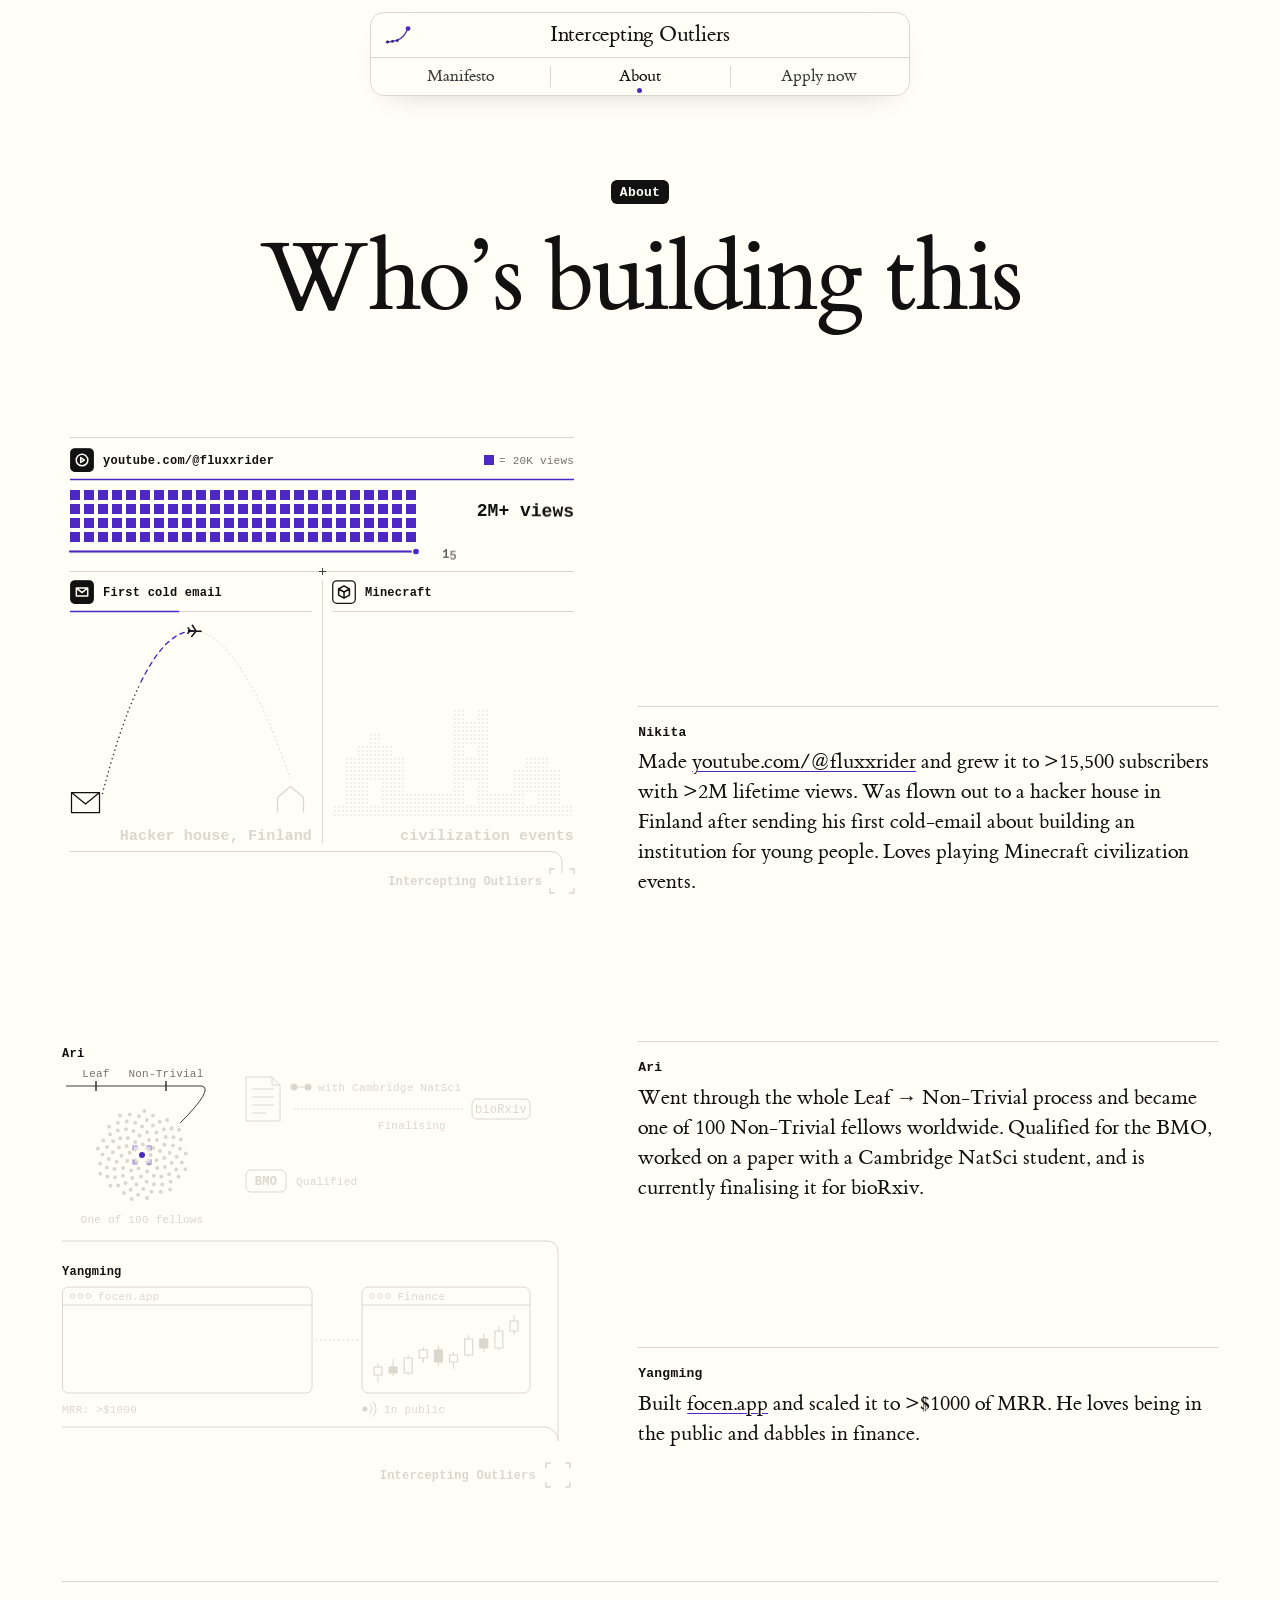
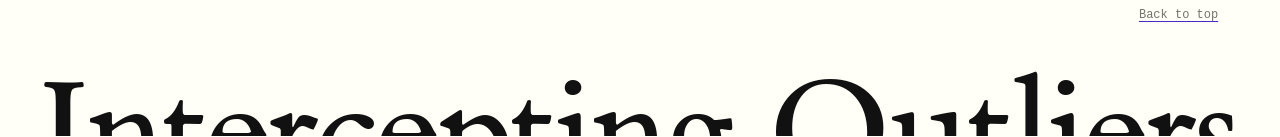
==== commit f21a3b15: "Nav: name row back, Apply now as a plain tab, shorter bar The top row with the mark and the wordmark" ====
--- a/about/index.html
+++ b/about/index.html
@@ -14,10 +14,14 @@
 <body>
 <a class="skip" href="#main">Skip to content</a>
 <div class="nav" data-nav>
+  <div class="nav-top">
+    <a class="nav-mark" href="/" tabindex="-1" aria-hidden="true"><svg viewBox="0 0 30 24" aria-hidden="true"><circle class="m-dot" cx="3" cy="19.5" r="1.6"/><circle class="m-dot" cx="8.6" cy="18.7" r="1.6"/><circle class="m-dot" cx="14.2" cy="17.9" r="1.6"/><path class="m-line" d="M1.5 19.9C11 18.6 17.5 17.4 21.4 12.4S25.6 5.4 26.4 4.4"/><circle class="m-out" cx="26.6" cy="4" r="2.8"/></svg></a>
+    <a class="nav-name" href="/">Intercepting Outliers</a>
+  </div>
   <nav class="nav-links" aria-label="Main">
     <a href="/manifesto/">Manifesto</a>
     <a href="/about/" aria-current="page">About</a>
-    <a class="nav-apply" href="/apply/">Apply now<svg viewBox="0 0 10 10" aria-hidden="true"><path d="M2 8L8 2M3.2 2H8v4.8"/></svg></a>
+    <a href="/apply/">Apply now</a>
   </nav>
 </div>
 <main id="main" class="page">
--- a/site.css
+++ b/site.css
@@ -19,26 +19,29 @@
 .apply{text-align:center}.apply-lead{font:400 clamp(34px,4.6vw,60px)/1.1 var(--serif);letter-spacing:-.01em;max-width:15em;margin:0 auto clamp(24px,4vh,36px);text-wrap:balance}.apply .apply-note{margin:0 auto clamp(30px,5vh,46px);color:var(--ink-2);text-wrap:pretty}.apply .apply-cta{font-size:24px;padding:13px 28px}.apply .contact{margin-top:20px}.foot{justify-content:flex-end}.foot-mark{padding:0 var(--gutter);container-type:inline-size;overflow:hidden;user-select:none;pointer-events:none}.foot-mark-in{font-weight:400;font-family:var(--serif);font-size:calc((100vw - 2 * var(--gutter)) / 8.1);font-size:calc(100cqw / 8.04);line-height:.9;letter-spacing:-.02em;font-kerning:none;white-space:nowrap;height:.46em;overflow:hidden;color:var(--ink)}
 
 /* ---------- Nav (every page) ---------- */
-:root{--nav-space:82px}
-.nav{position:fixed;z-index:15;top:12px;left:0;right:0;margin:0 auto;width:max-content;max-width:calc(100% - 24px);background:rgba(255,255,248,.88);-webkit-backdrop-filter:saturate(1.6) blur(14px);backdrop-filter:saturate(1.6) blur(14px);border:1px solid var(--rule);border-radius:14px;box-shadow:0 12px 32px -20px rgba(17,17,17,.28);transition:transform .45s var(--ease),opacity .45s var(--ease)}
+:root{--nav-space:110px}
+.nav{position:fixed;z-index:15;top:12px;left:0;right:0;margin:0 auto;width:min(540px,calc(100% - 24px));background:rgba(255,255,248,.88);-webkit-backdrop-filter:saturate(1.6) blur(14px);backdrop-filter:saturate(1.6) blur(14px);border:1px solid var(--rule);border-radius:14px;box-shadow:0 12px 32px -20px rgba(17,17,17,.28);transition:transform .45s var(--ease),opacity .45s var(--ease)}
 .nav.is-hidden{transform:translateY(calc(-100% - 18px));opacity:0}
 .nav::after{content:"";position:absolute;left:14px;right:14px;bottom:-1px;height:2px;border-radius:2px;background:var(--accent);transform:scaleX(var(--p,0));transform-origin:0 50%;pointer-events:none}
-.nav-links{display:flex;align-items:center;padding:6px}
-.nav-links a{position:relative;padding:10px 22px 11px;font:400 18px/1.2 var(--serif);color:var(--ink-2);text-decoration:none;white-space:nowrap;transition:color .2s var(--ease)}
-.nav-links a:not(.nav-apply)+a:not(.nav-apply):before{content:"";position:absolute;left:0;top:11px;bottom:11px;width:1px;background:var(--rule)}
-.nav-links a:not(.nav-apply):hover,.nav-links a:not(.nav-apply):focus-visible{color:var(--accent)}
-.nav-links a[aria-current=page]:not(.nav-apply){color:var(--ink)}
-.nav-links a[aria-current=page]:not(.nav-apply):after{content:"";position:absolute;left:50%;bottom:3px;width:5px;height:5px;margin-left:-2.5px;border-radius:50%;background:var(--accent)}
-.nav-links .nav-apply{margin-left:8px;display:inline-flex;align-items:center;gap:9px;font:700 12px/1 var(--mono);letter-spacing:.08em;text-transform:uppercase;color:#fff;background:var(--accent);border-radius:9px;padding:13px 16px;transition:background-color .2s var(--ease)}
-.nav-links .nav-apply:hover,.nav-links .nav-apply:focus-visible{background:var(--ink);color:#fff}
-.nav-apply svg{width:10px;height:10px;stroke:currentColor;stroke-width:1.7;fill:none;stroke-linecap:round;stroke-linejoin:round}
+.nav-top{display:grid;grid-template-columns:1fr auto 1fr;align-items:center;padding:5px 12px}
+.nav-mark{justify-self:start;display:inline-flex;padding:4px 2px;color:var(--ink)}
+.nav-mark svg{width:26px;height:21px;display:block;overflow:visible}
+.nav-mark .m-dot{fill:var(--ink)}
+.nav-mark .m-line{fill:none;stroke:var(--accent);stroke-width:1.6;stroke-linecap:round}
+.nav-mark .m-out{fill:var(--accent)}
+.nav-name{font:400 22px/1 var(--serif);letter-spacing:-.01em;color:var(--ink);text-decoration:none;white-space:nowrap;padding:6px 4px}
+.nav-links{display:flex;border-top:1px solid var(--rule)}
+.nav-links a{flex:1 1 0;position:relative;text-align:center;padding:8px 10px 9px;font:400 17px/1.2 var(--serif);color:var(--ink-2);text-decoration:none;white-space:nowrap;transition:color .2s var(--ease)}
+.nav-links a+a:before{content:"";position:absolute;left:0;top:8px;bottom:8px;width:1px;background:var(--rule)}
+.nav-links a:hover,.nav-links a:focus-visible{color:var(--accent)}
+.nav-links a[aria-current=page],.nav-links a.is-on{color:var(--ink)}
+.nav-links a[aria-current=page]:after,.nav-links a.is-on:after{content:"";position:absolute;left:50%;bottom:2px;width:5px;height:5px;margin-left:-2.5px;border-radius:50%;background:var(--accent)}
 .hero{padding-top:calc(var(--nav-space) + 4px)}
 .skip{z-index:30}
 @media (max-width: 720px){
-.nav{top:8px;max-width:calc(100% - 16px);border-radius:12px}
-.nav-links{padding:5px}
-.nav-links a{font-size:17px;padding:9px 15px 10px}
-.nav-links .nav-apply{margin-left:4px;padding:12px 13px;font-size:11px}
+.nav{top:8px;width:calc(100% - 16px);border-radius:12px}
+.nav-name{font-size:20px}
+.nav-links a{font-size:16px}
 }
 @media (prefers-reduced-motion: reduce){.nav{transition:none}}
 
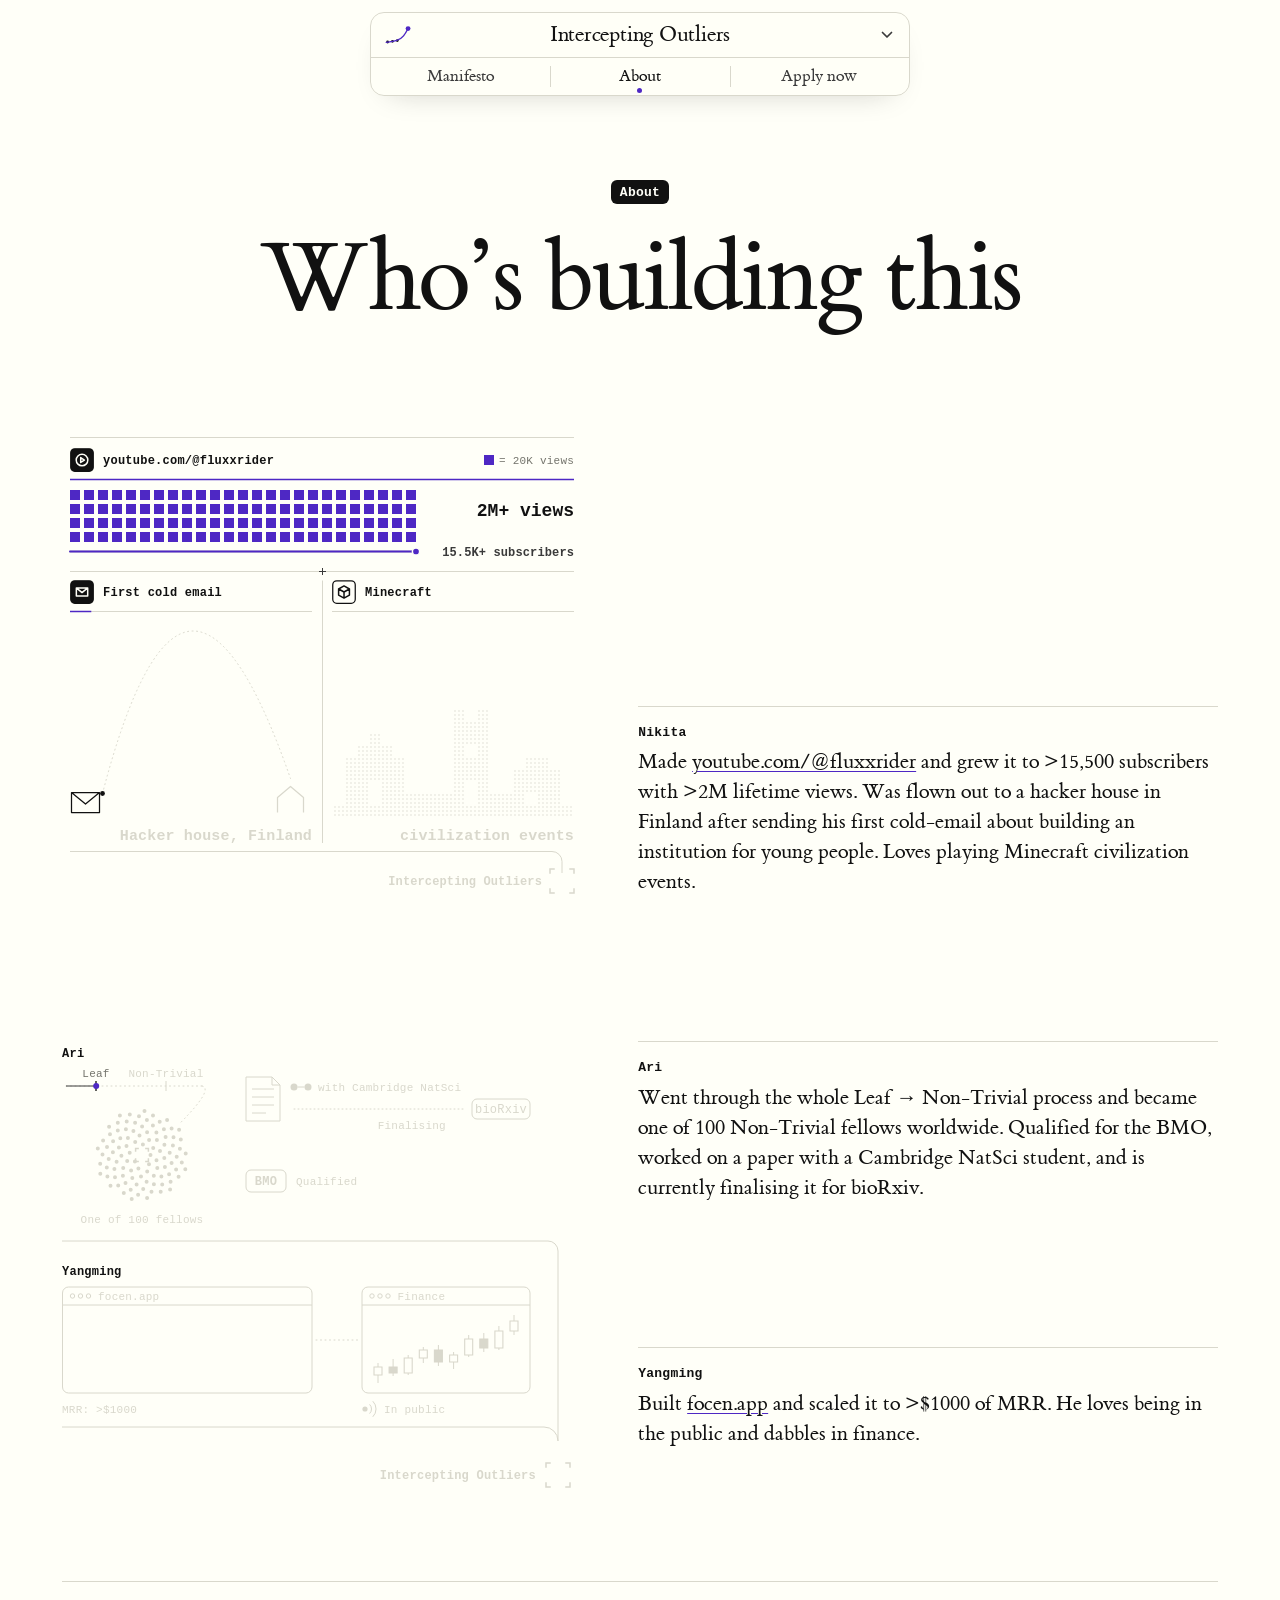
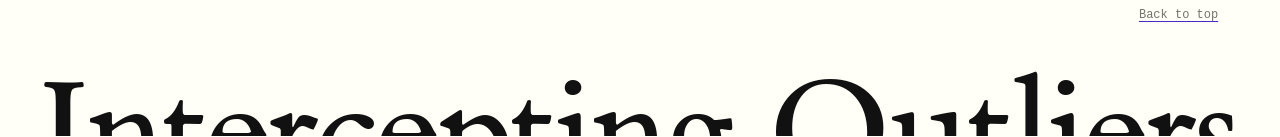
==== commit ebde0535: "Nav stays put on scroll; tabs fold into an arrow The bar no longer hides on the way down. Past the t" ====
--- a/about/index.html
+++ b/about/index.html
@@ -17,12 +17,15 @@
   <div class="nav-top">
     <a class="nav-mark" href="/" tabindex="-1" aria-hidden="true"><svg viewBox="0 0 30 24" aria-hidden="true"><circle class="m-dot" cx="3" cy="19.5" r="1.6"/><circle class="m-dot" cx="8.6" cy="18.7" r="1.6"/><circle class="m-dot" cx="14.2" cy="17.9" r="1.6"/><path class="m-line" d="M1.5 19.9C11 18.6 17.5 17.4 21.4 12.4S25.6 5.4 26.4 4.4"/><circle class="m-out" cx="26.6" cy="4" r="2.8"/></svg></a>
     <a class="nav-name" href="/">Intercepting Outliers</a>
+    <button class="nav-more" type="button" aria-label="Pages" aria-expanded="false" aria-controls="nav-pages"><svg viewBox="0 0 12 8" aria-hidden="true"><path d="M1.5 1.5L6 6l4.5-4.5"/></svg></button>
   </div>
+  <div class="nav-drawer" id="nav-pages">
   <nav class="nav-links" aria-label="Main">
     <a href="/manifesto/">Manifesto</a>
     <a href="/about/" aria-current="page">About</a>
     <a href="/apply/">Apply now</a>
   </nav>
+  </div>
 </div>
 <main id="main" class="page">
 <header class="page-head about-head">
--- a/site.css
+++ b/site.css
@@ -21,7 +21,6 @@
 /* ---------- Nav (every page) ---------- */
 :root{--nav-space:110px}
 .nav{position:fixed;z-index:15;top:12px;left:0;right:0;margin:0 auto;width:min(540px,calc(100% - 24px));background:rgba(255,255,248,.88);-webkit-backdrop-filter:saturate(1.6) blur(14px);backdrop-filter:saturate(1.6) blur(14px);border:1px solid var(--rule);border-radius:14px;box-shadow:0 12px 32px -20px rgba(17,17,17,.28);transition:transform .45s var(--ease),opacity .45s var(--ease)}
-.nav.is-hidden{transform:translateY(calc(-100% - 18px));opacity:0}
 .nav::after{content:"";position:absolute;left:14px;right:14px;bottom:-1px;height:2px;border-radius:2px;background:var(--accent);transform:scaleX(var(--p,0));transform-origin:0 50%;pointer-events:none}
 .nav-top{display:grid;grid-template-columns:1fr auto 1fr;align-items:center;padding:5px 12px}
 .nav-mark{justify-self:start;display:inline-flex;padding:4px 2px;color:var(--ink)}
@@ -30,7 +29,7 @@
 .nav-mark .m-line{fill:none;stroke:var(--accent);stroke-width:1.6;stroke-linecap:round}
 .nav-mark .m-out{fill:var(--accent)}
 .nav-name{font:400 22px/1 var(--serif);letter-spacing:-.01em;color:var(--ink);text-decoration:none;white-space:nowrap;padding:6px 4px}
-.nav-links{display:flex;border-top:1px solid var(--rule)}
+.nav-links{display:flex}
 .nav-links a{flex:1 1 0;position:relative;text-align:center;padding:8px 10px 9px;font:400 17px/1.2 var(--serif);color:var(--ink-2);text-decoration:none;white-space:nowrap;transition:color .2s var(--ease)}
 .nav-links a+a:before{content:"";position:absolute;left:0;top:8px;bottom:8px;width:1px;background:var(--rule)}
 .nav-links a:hover,.nav-links a:focus-visible{color:var(--accent)}
@@ -44,6 +43,23 @@
 .nav-links a{font-size:16px}
 }
 @media (prefers-reduced-motion: reduce){.nav{transition:none}}
+
+/* Past the top the tabs fold into an arrow; hover or tap it to open them again */
+.nav-more{justify-self:end;display:inline-flex;align-items:center;justify-content:center;width:32px;height:32px;margin-right:-6px;padding:0;border:0;border-radius:8px;background:none;color:var(--ink-2);cursor:pointer;visibility:hidden;opacity:0;transform:rotate(180deg);transition:opacity .25s var(--ease),transform .35s var(--ease),color .2s var(--ease),visibility 0s .25s}
+.nav-more svg{width:12px;height:8px;fill:none;stroke:currentColor;stroke-width:1.7;stroke-linecap:round;stroke-linejoin:round}
+.nav-more:hover,.nav-more:focus-visible{color:var(--accent)}
+.nav.is-compact .nav-more{visibility:visible;opacity:1;transition-delay:0s}
+.nav-drawer{display:grid;grid-template-rows:1fr;border-top:1px solid var(--rule);transition:grid-template-rows .35s var(--ease),border-color .35s var(--ease)}
+.nav-drawer>.nav-links{min-height:0;overflow:hidden}
+@media (hover: hover){
+.nav.is-compact:not(.is-open):not(:hover):not(:has(:focus-visible)) .nav-drawer{grid-template-rows:0fr;border-top-color:transparent}
+.nav.is-compact:not(.is-open):not(:hover):not(:has(:focus-visible)) .nav-more{transform:none}
+}
+@media (hover: none){
+.nav.is-compact:not(.is-open):not(:has(:focus-visible)) .nav-drawer{grid-template-rows:0fr;border-top-color:transparent}
+.nav.is-compact:not(.is-open):not(:has(:focus-visible)) .nav-more{transform:none}
+}
+@media (prefers-reduced-motion: reduce){.nav-drawer,.nav-more{transition:none}}
 
 /* Footer wordmark links home */
 .foot-mark{display:block;color:var(--ink);text-decoration:none;pointer-events:auto}
